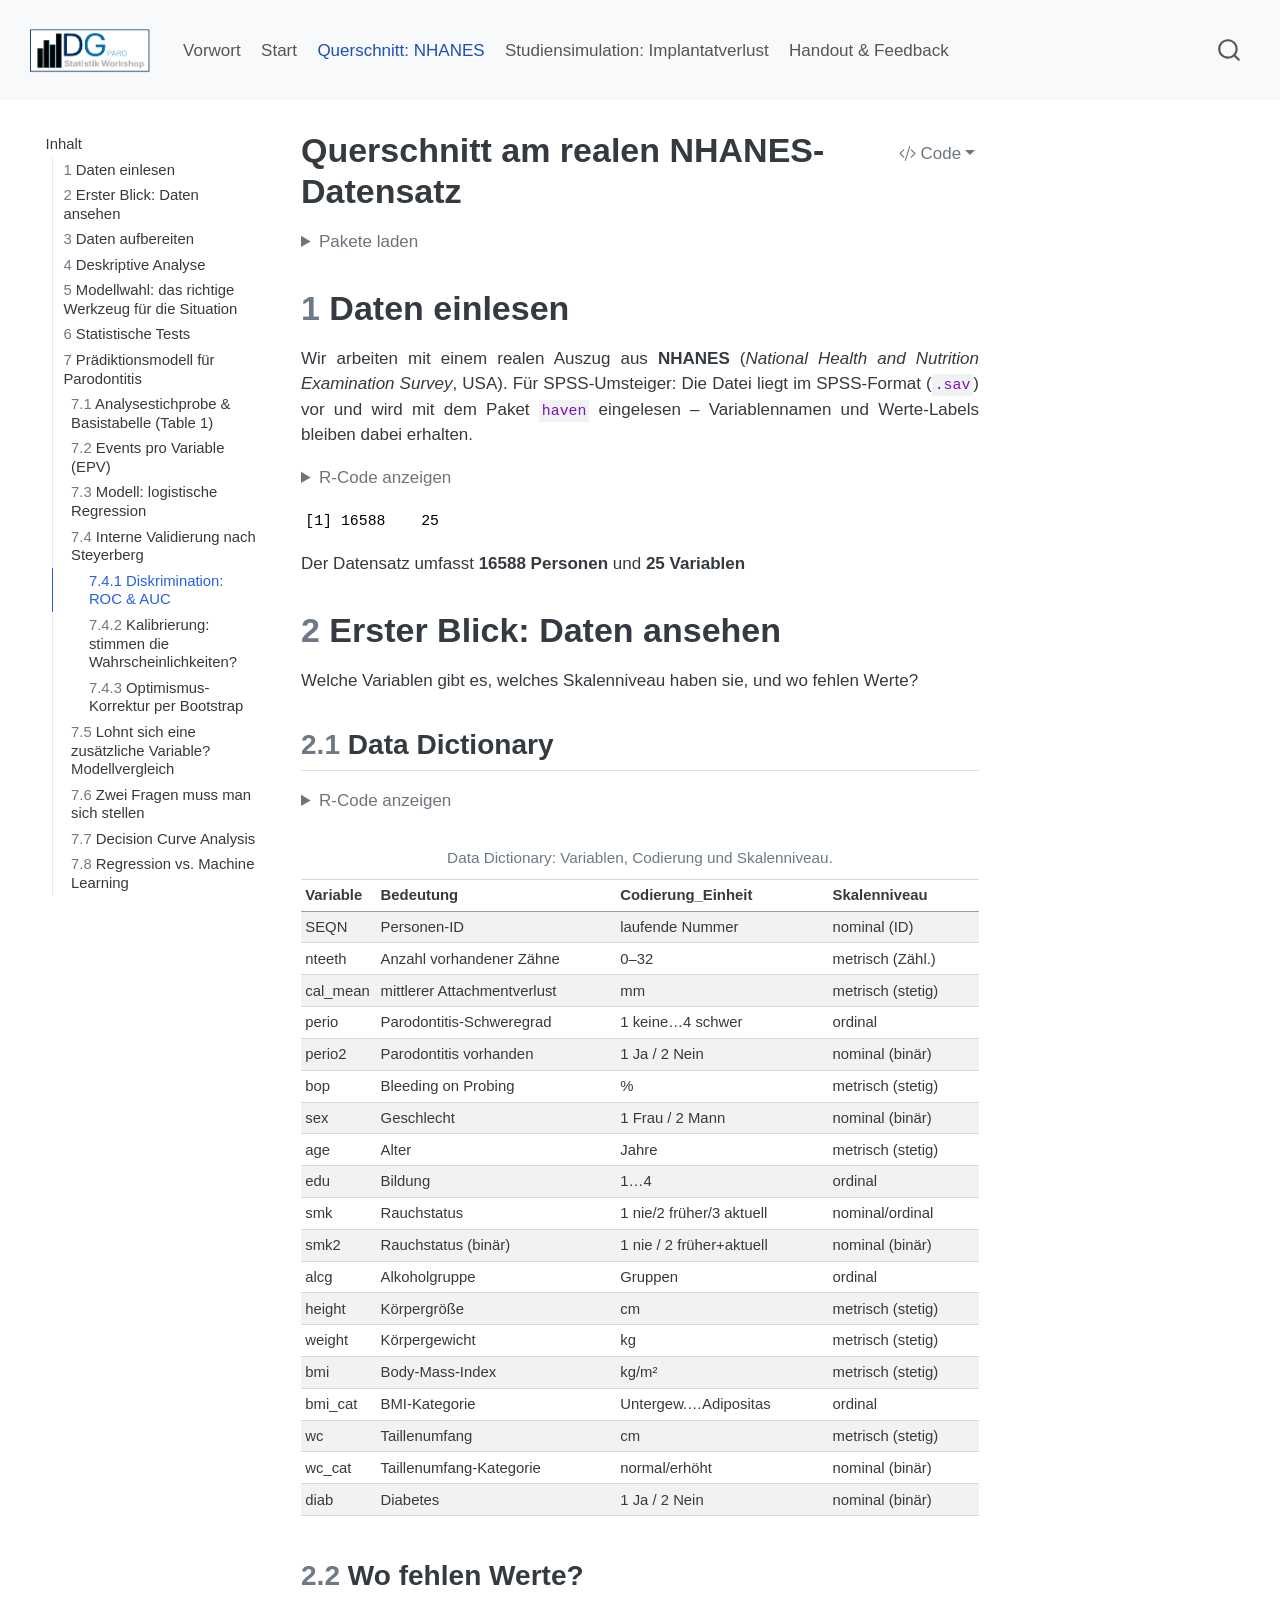
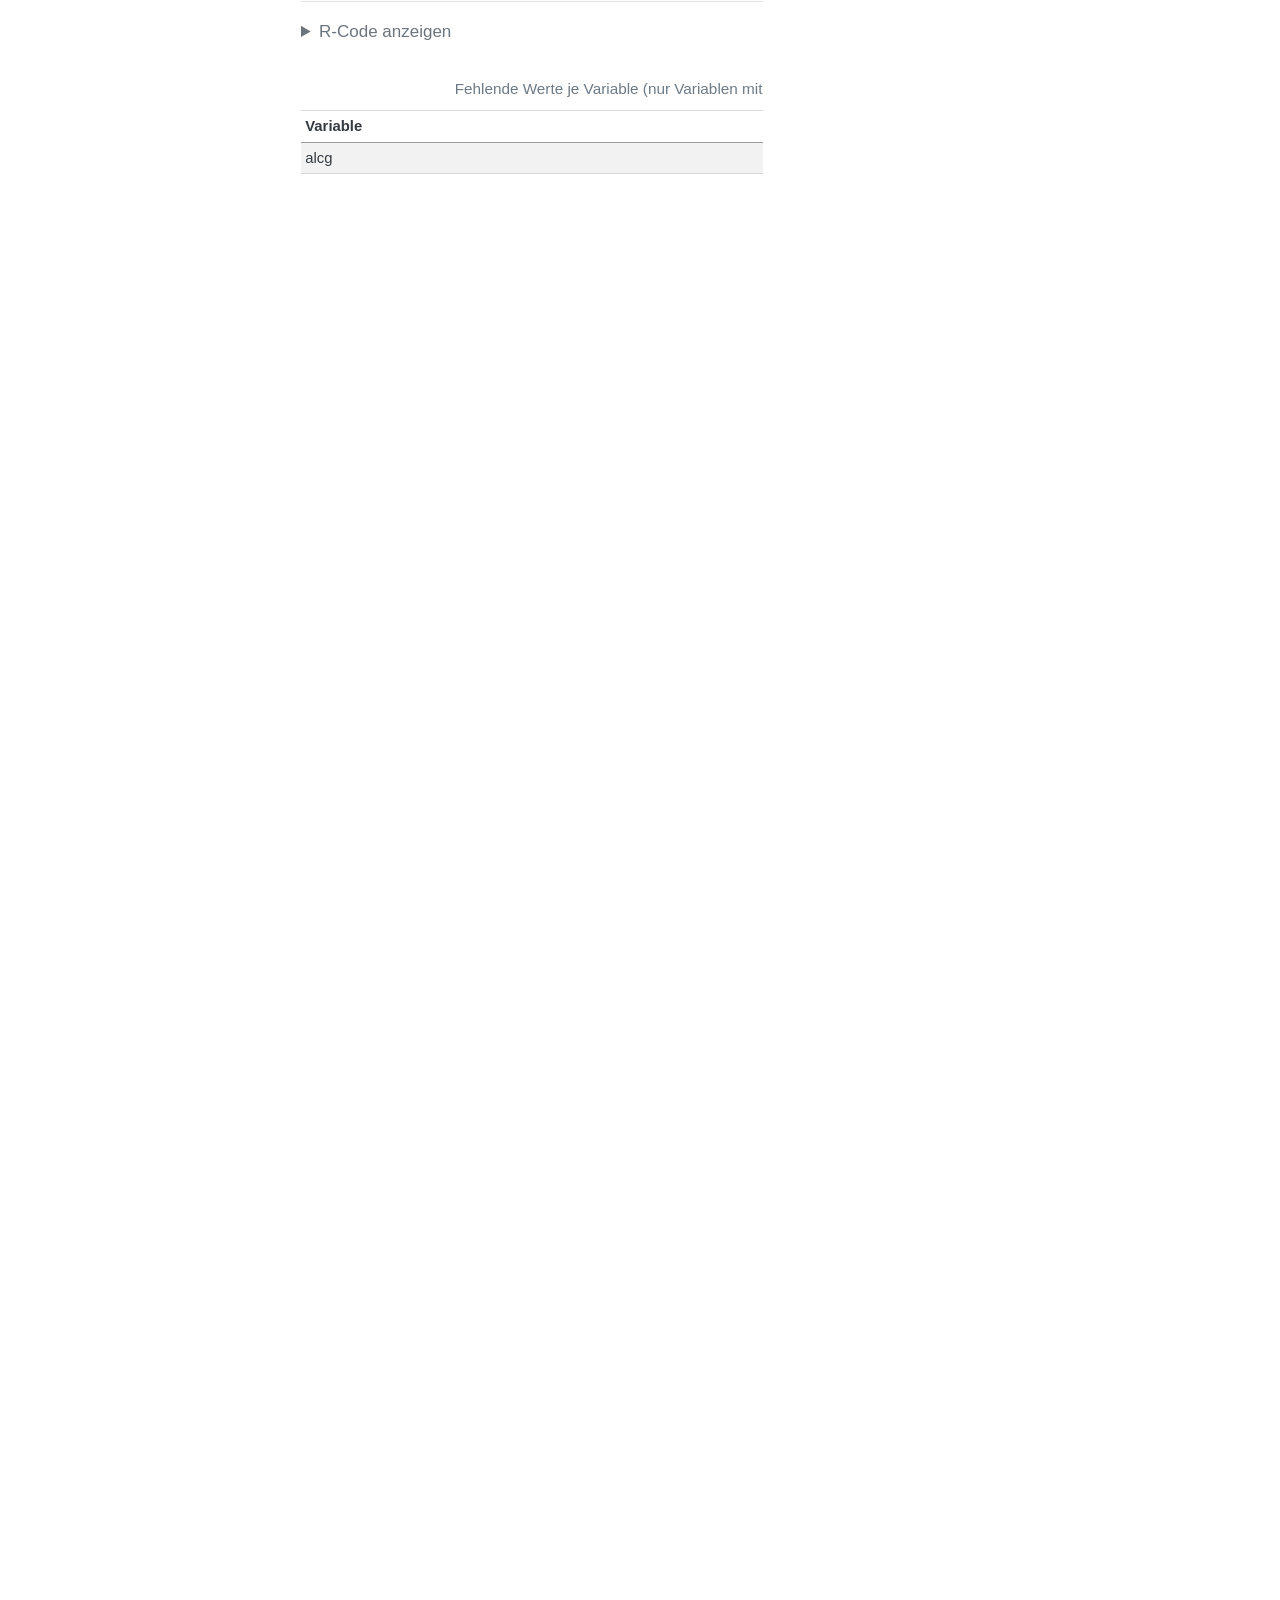
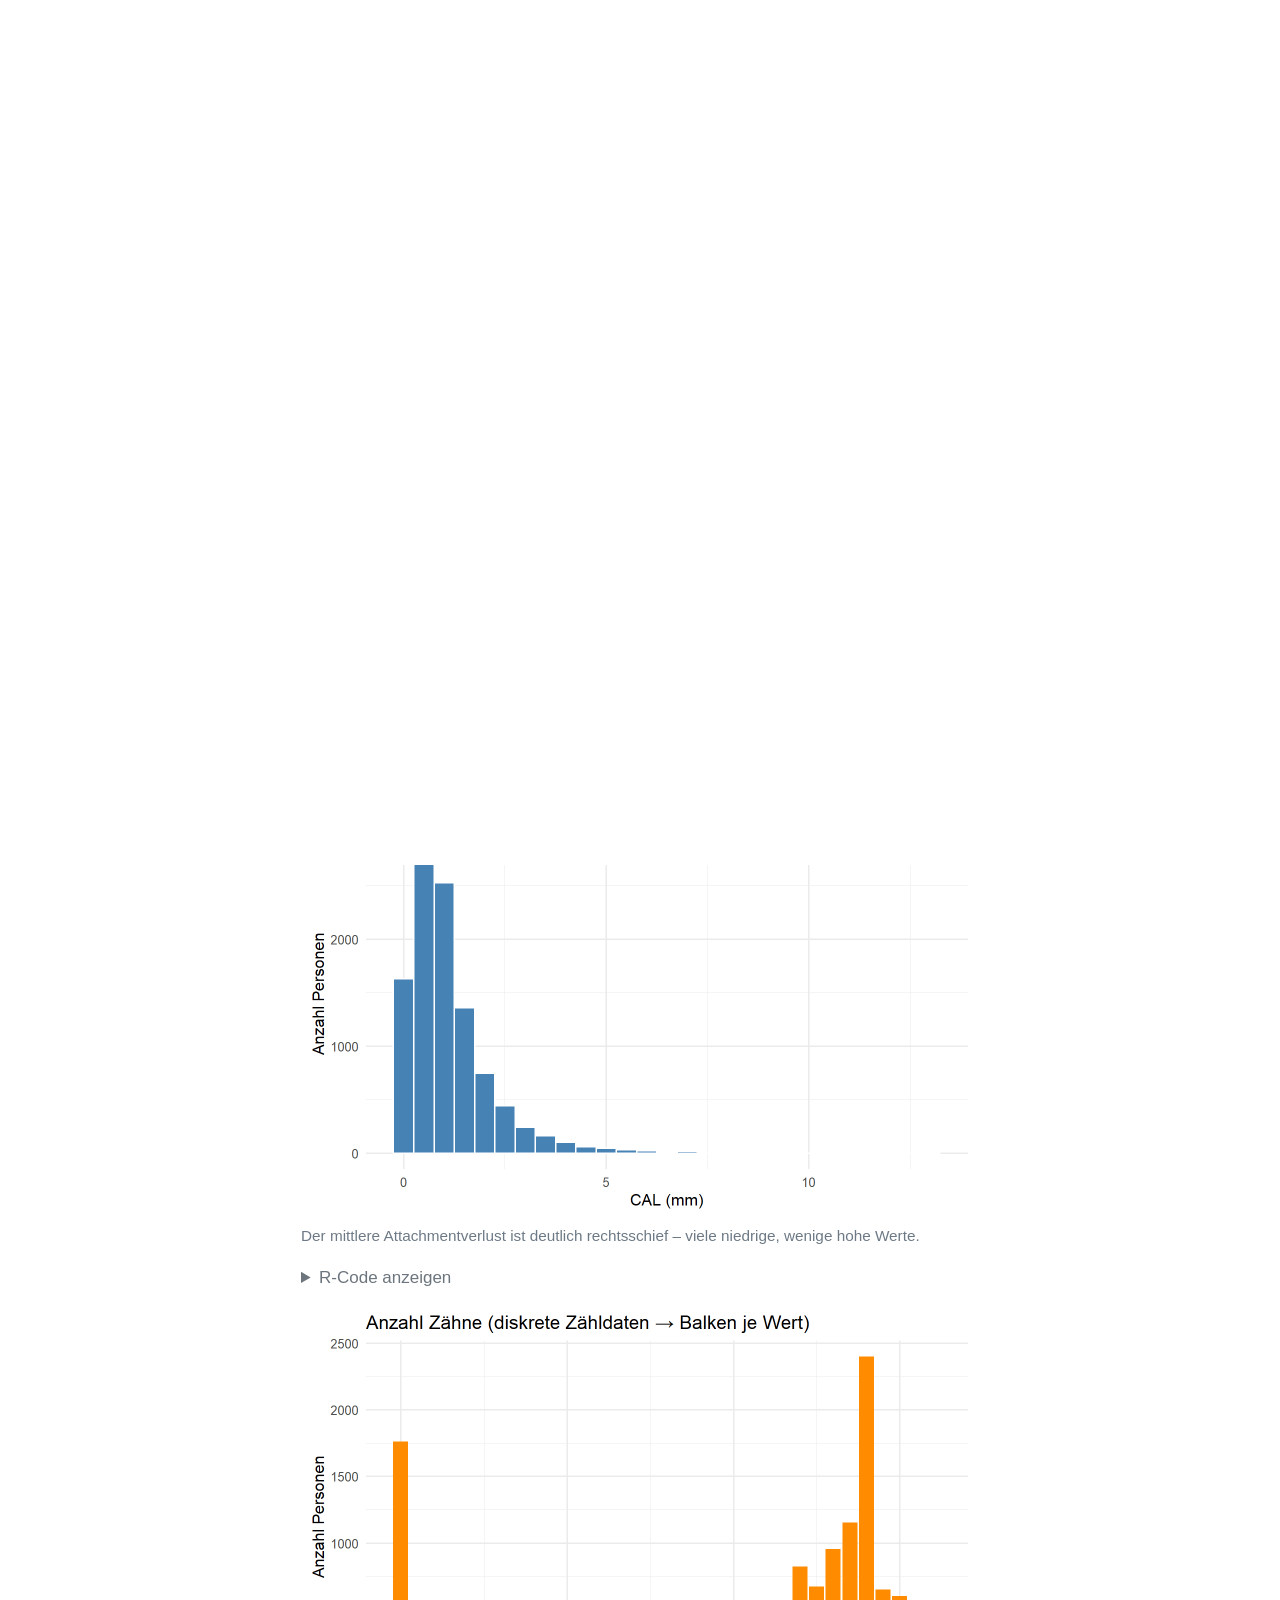
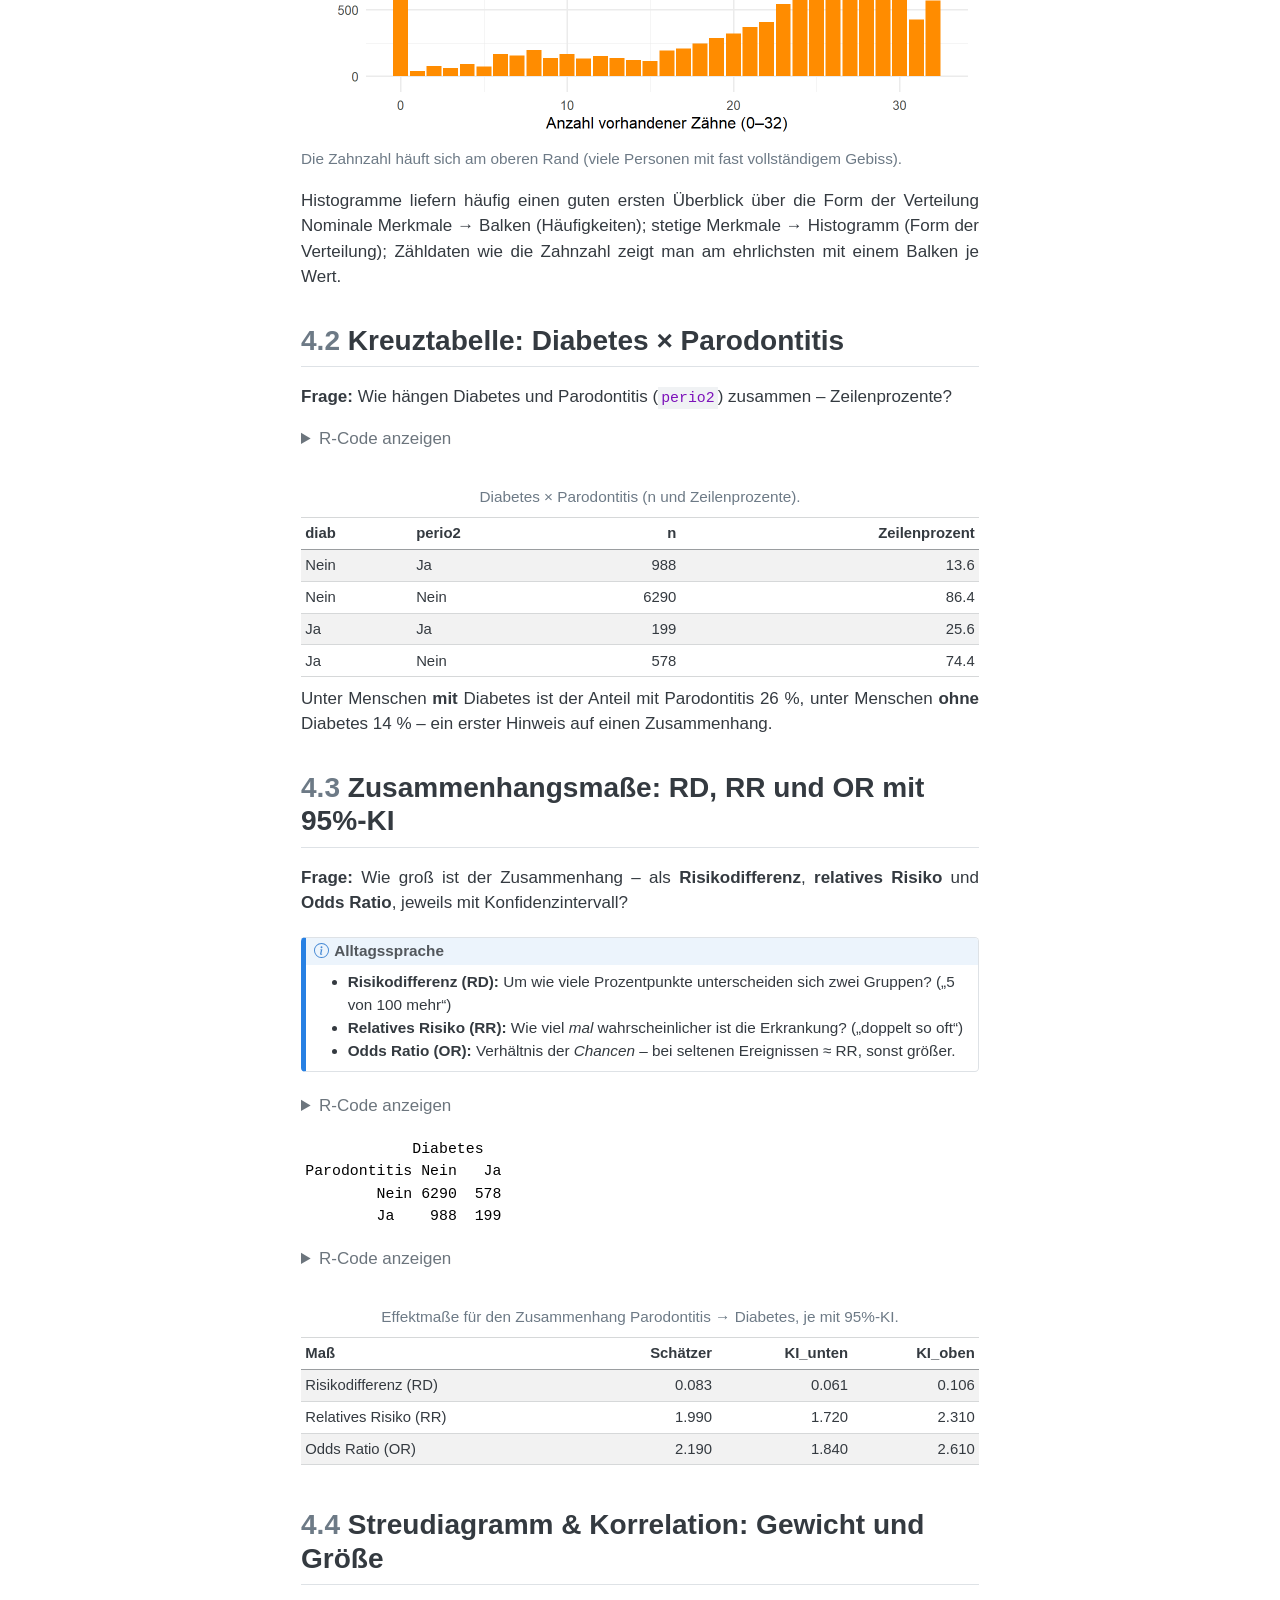
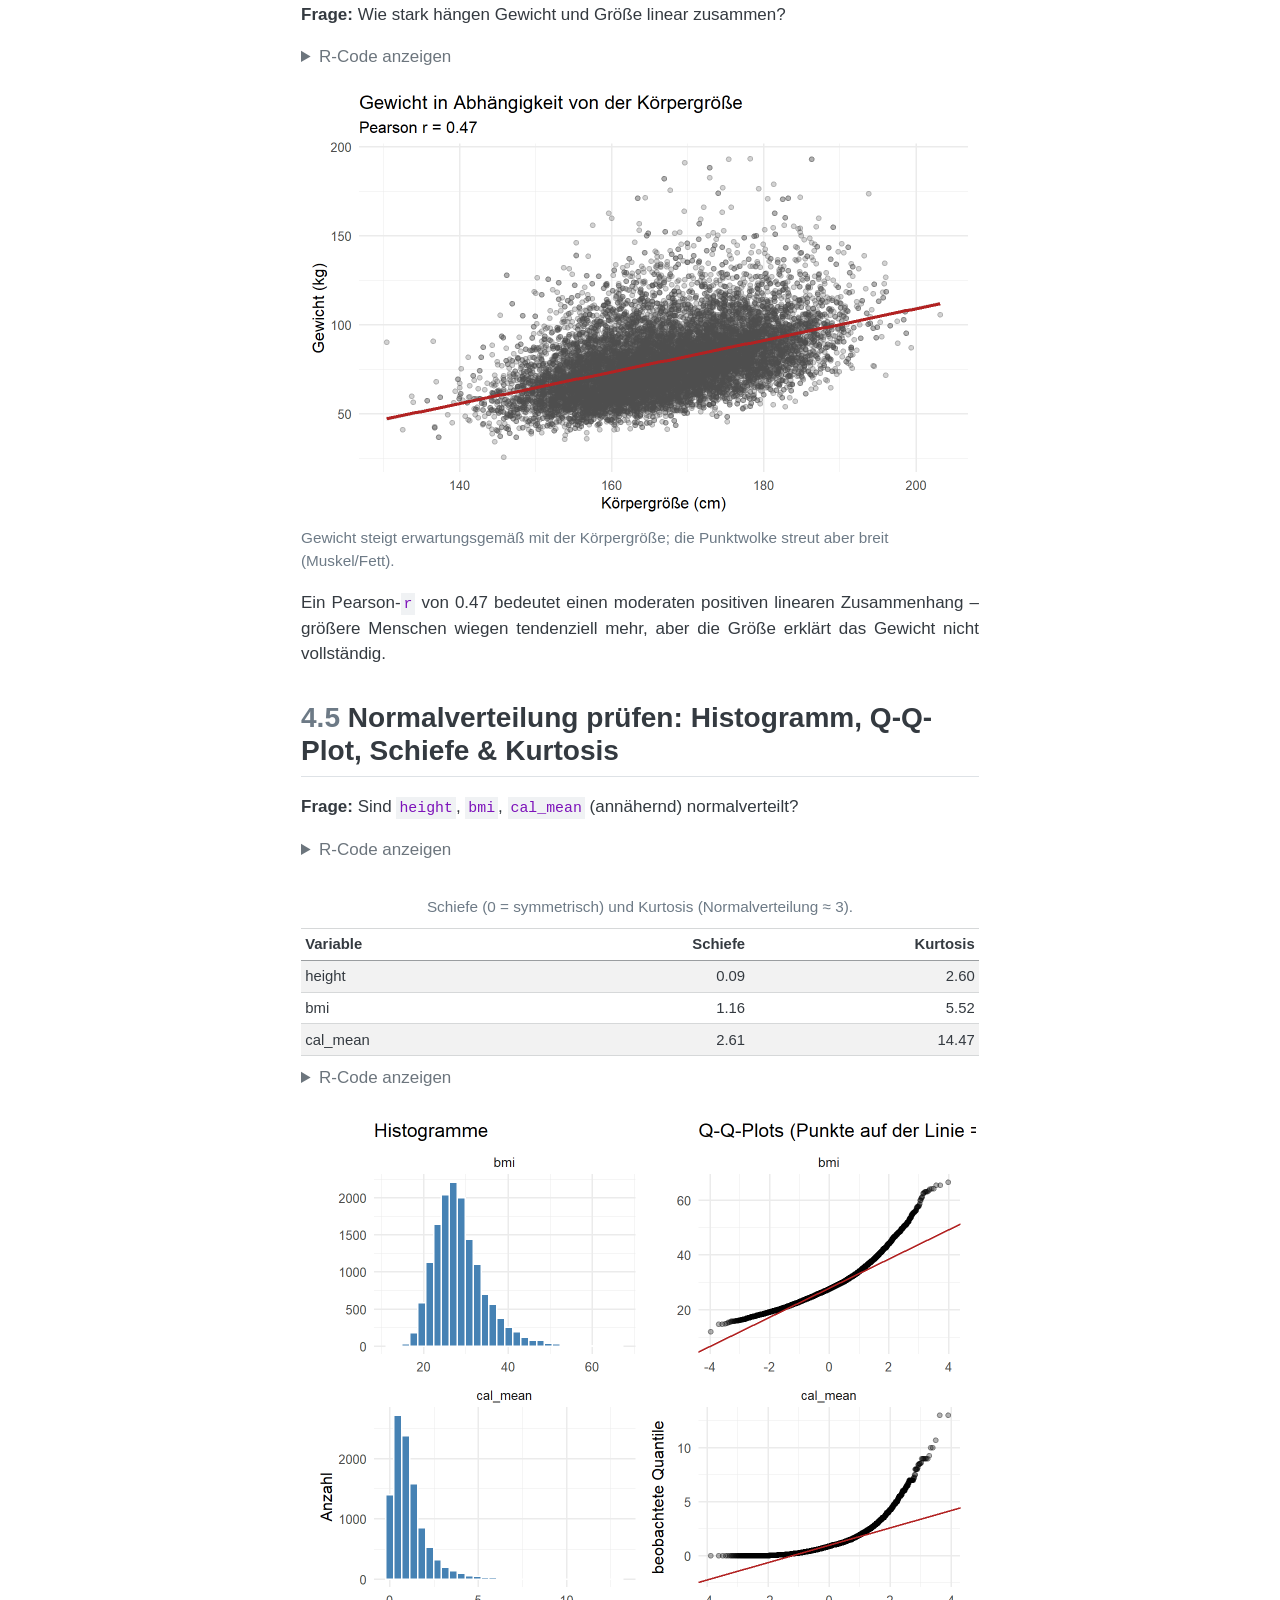
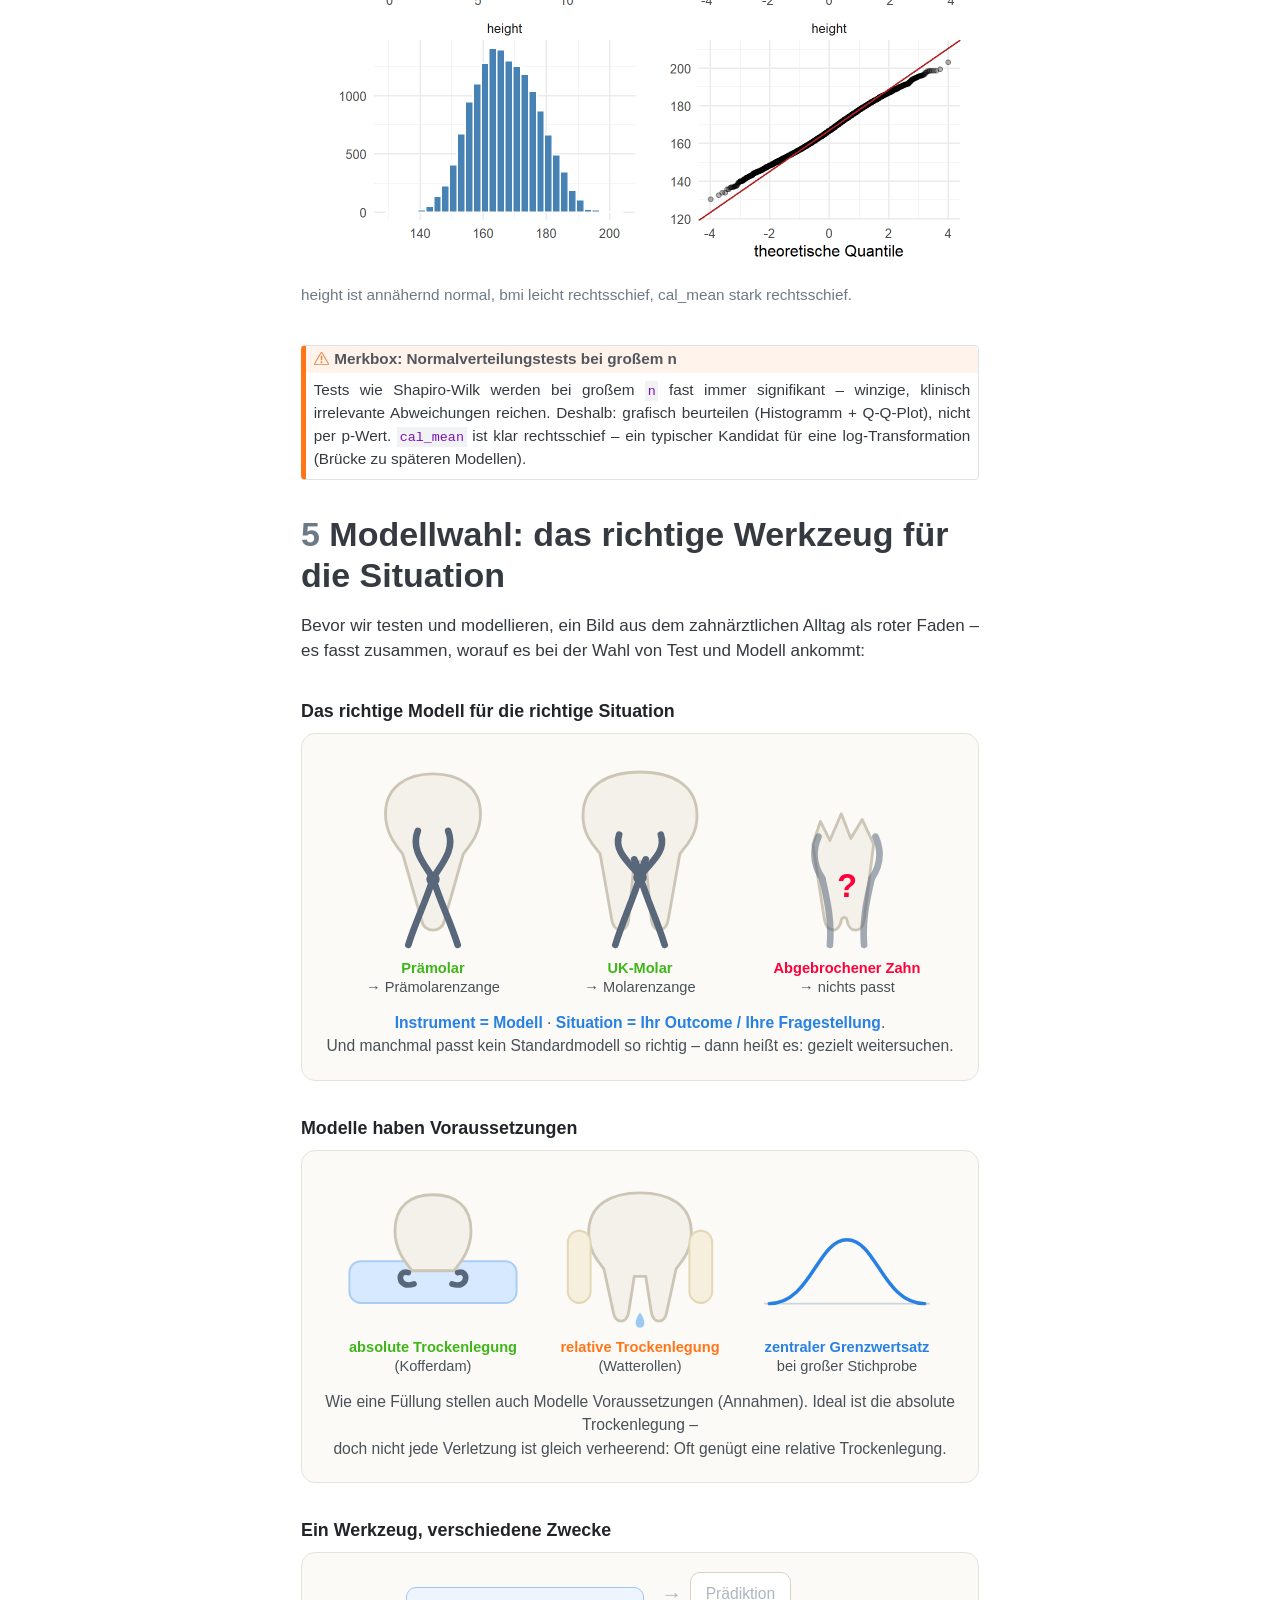
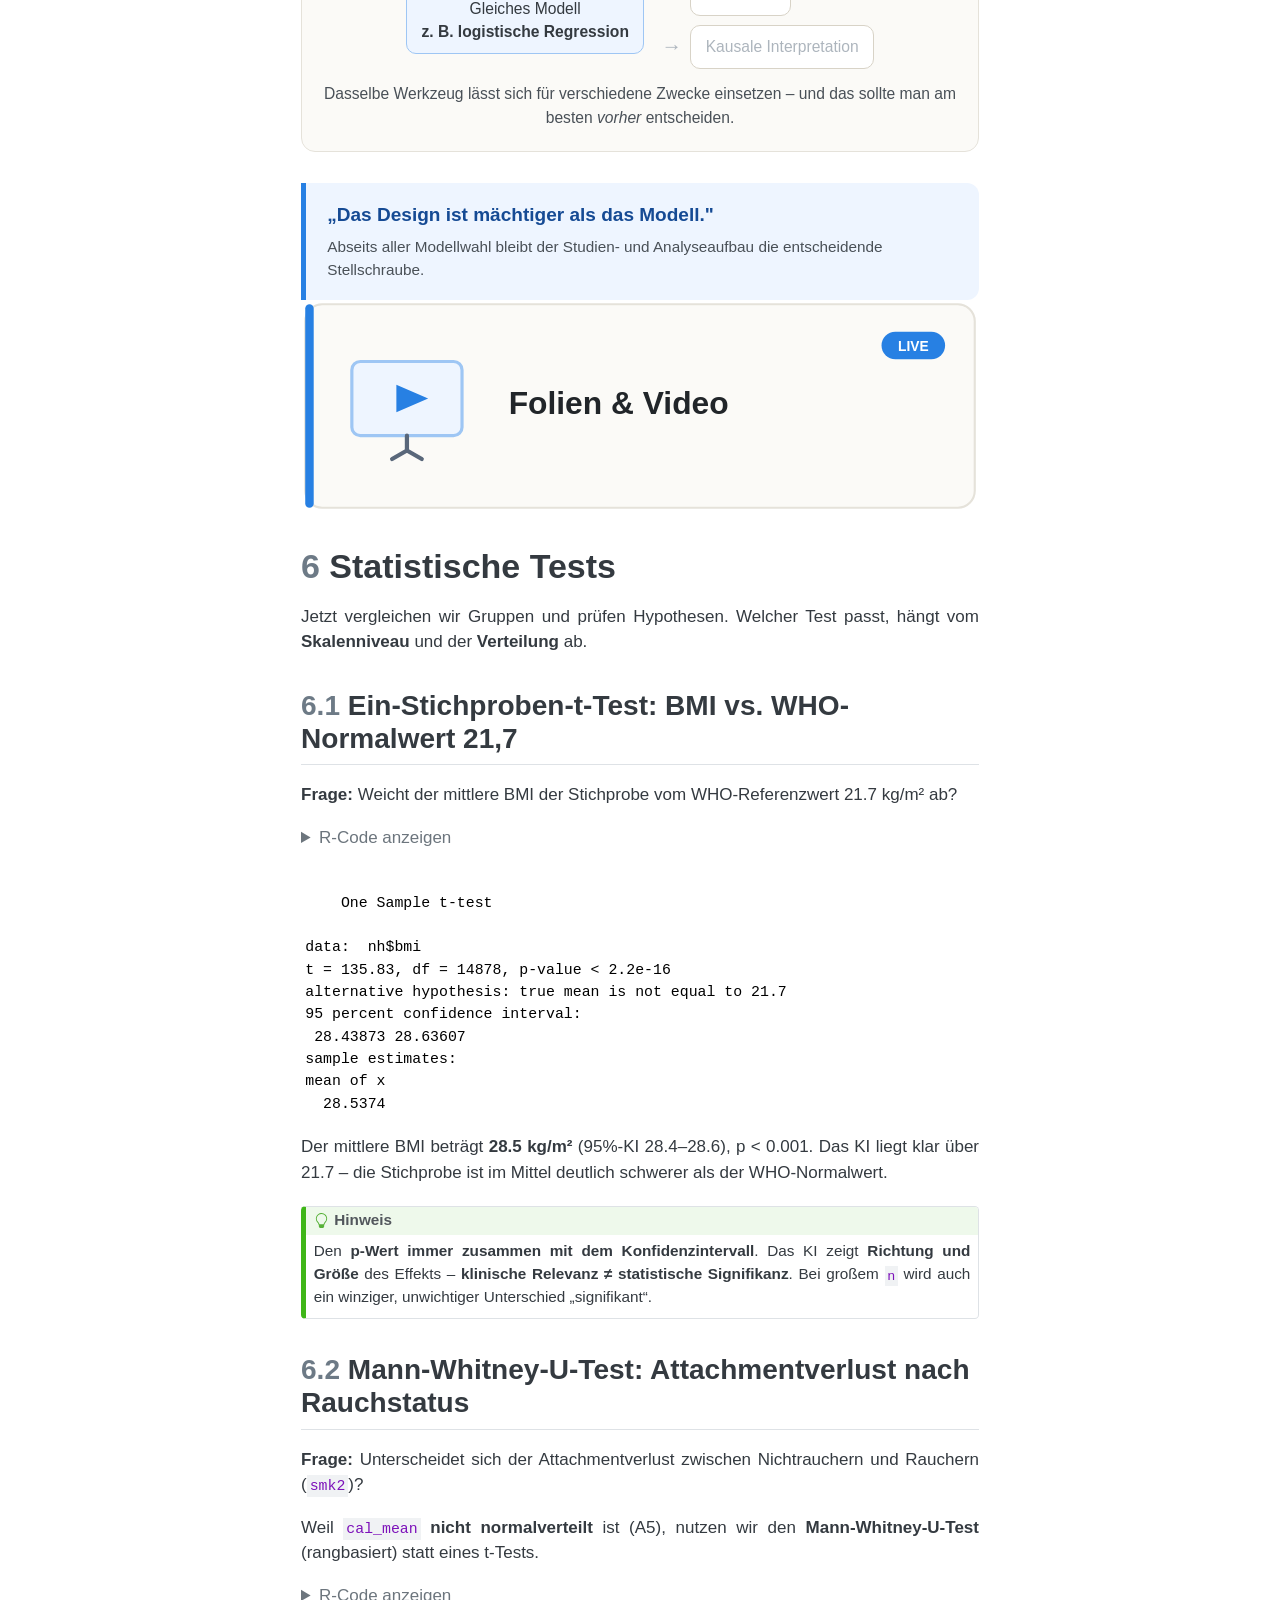
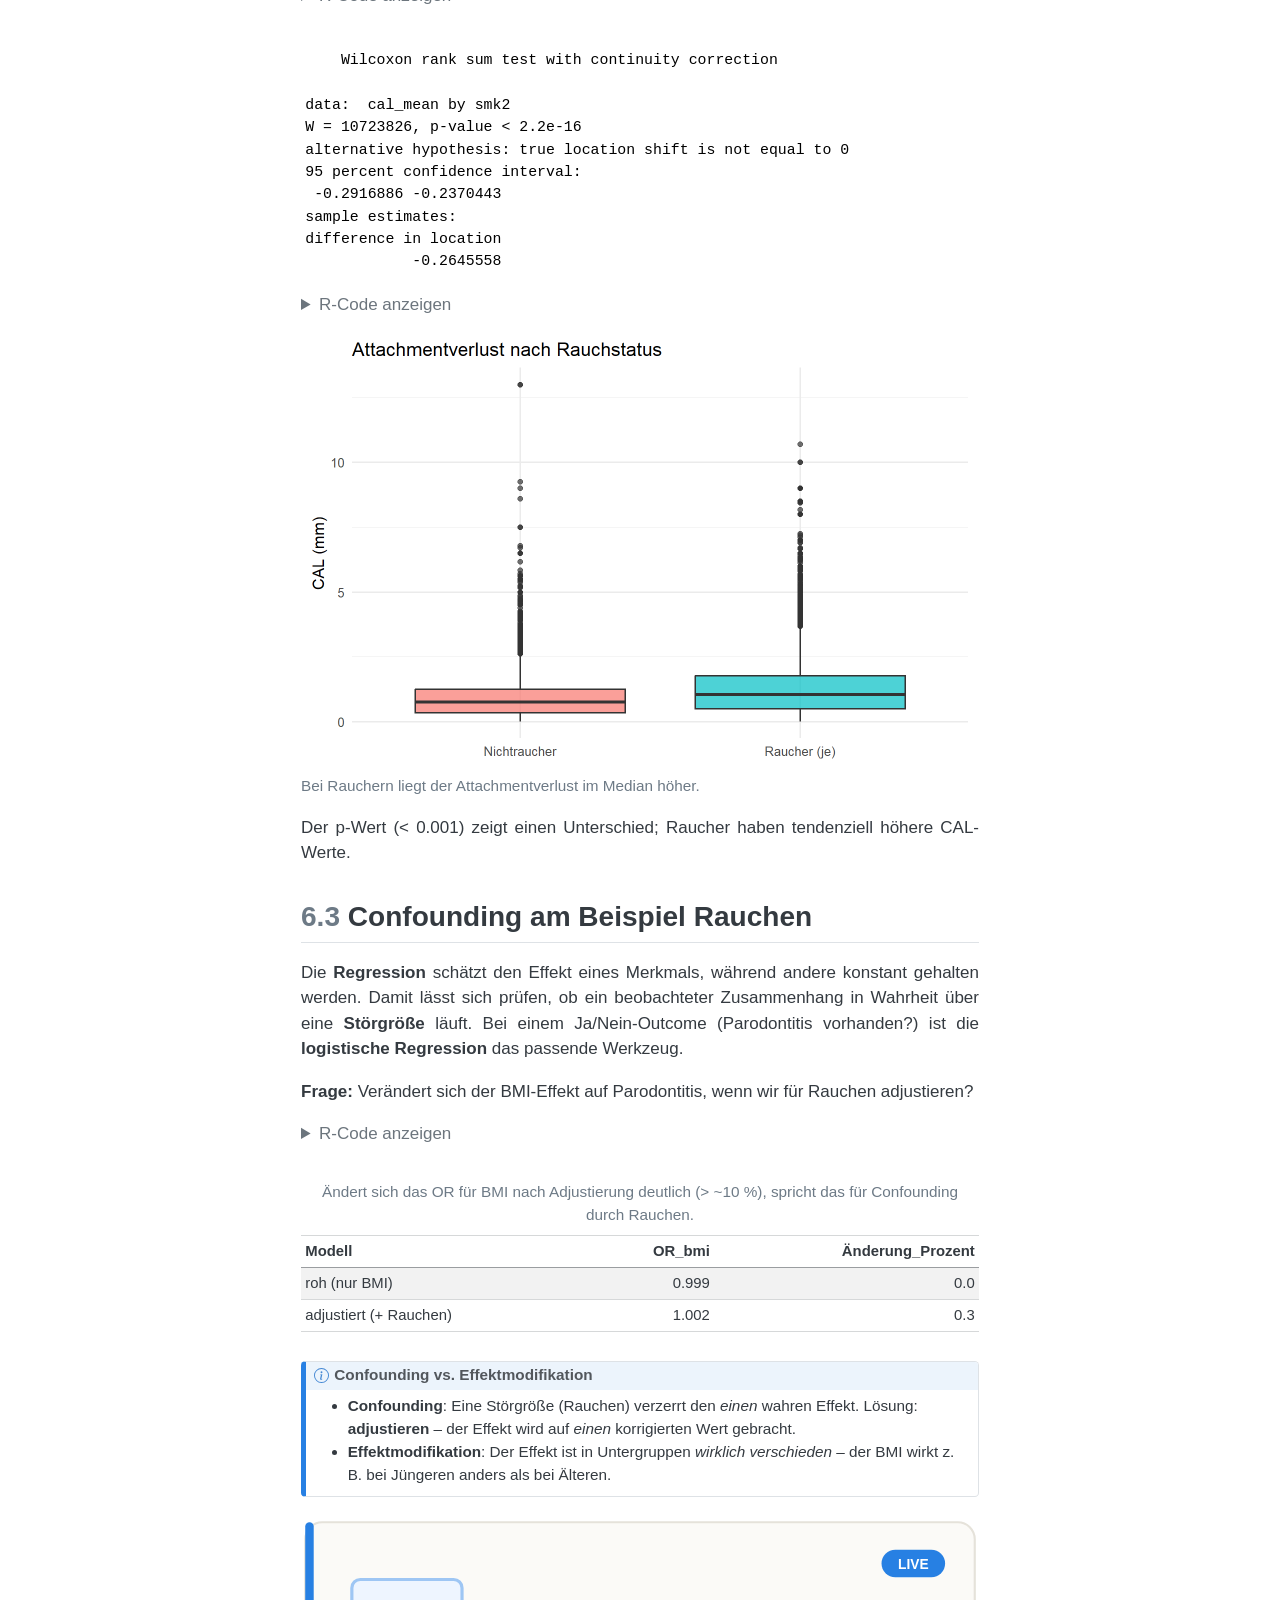
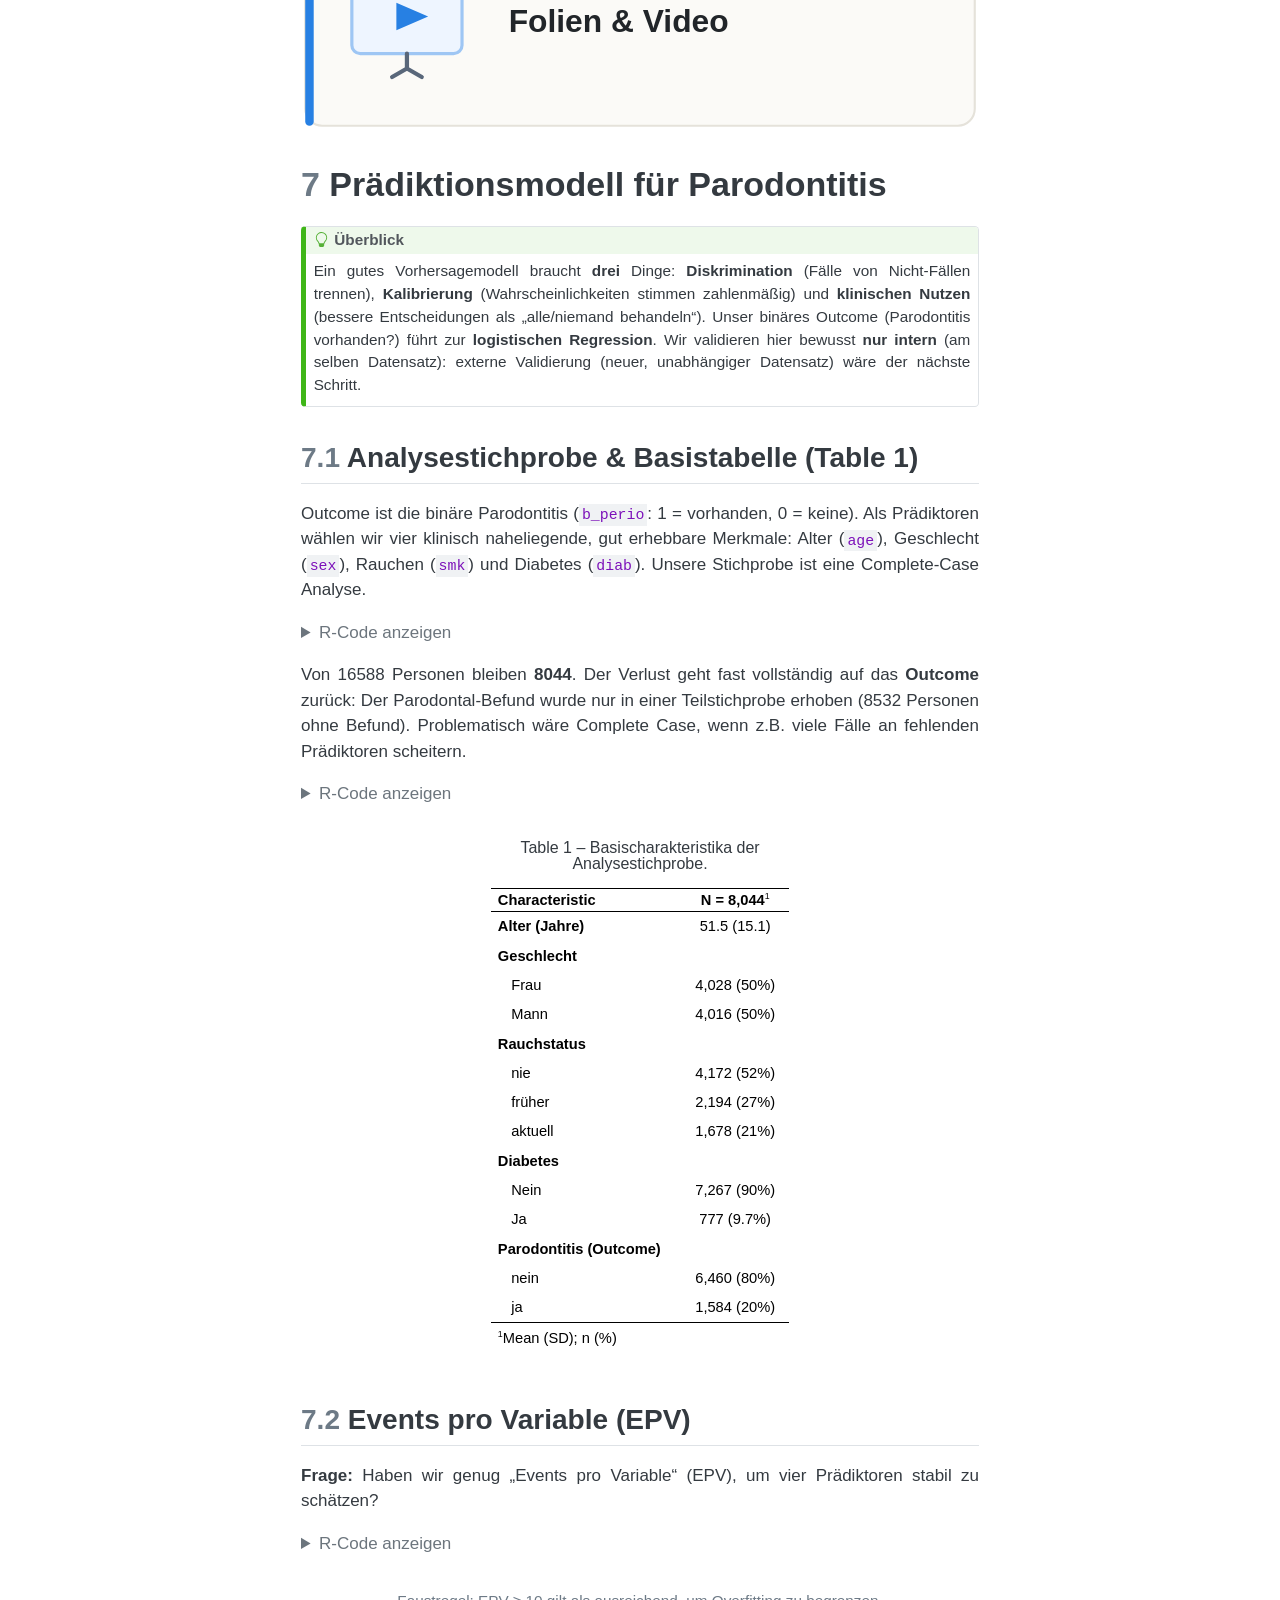
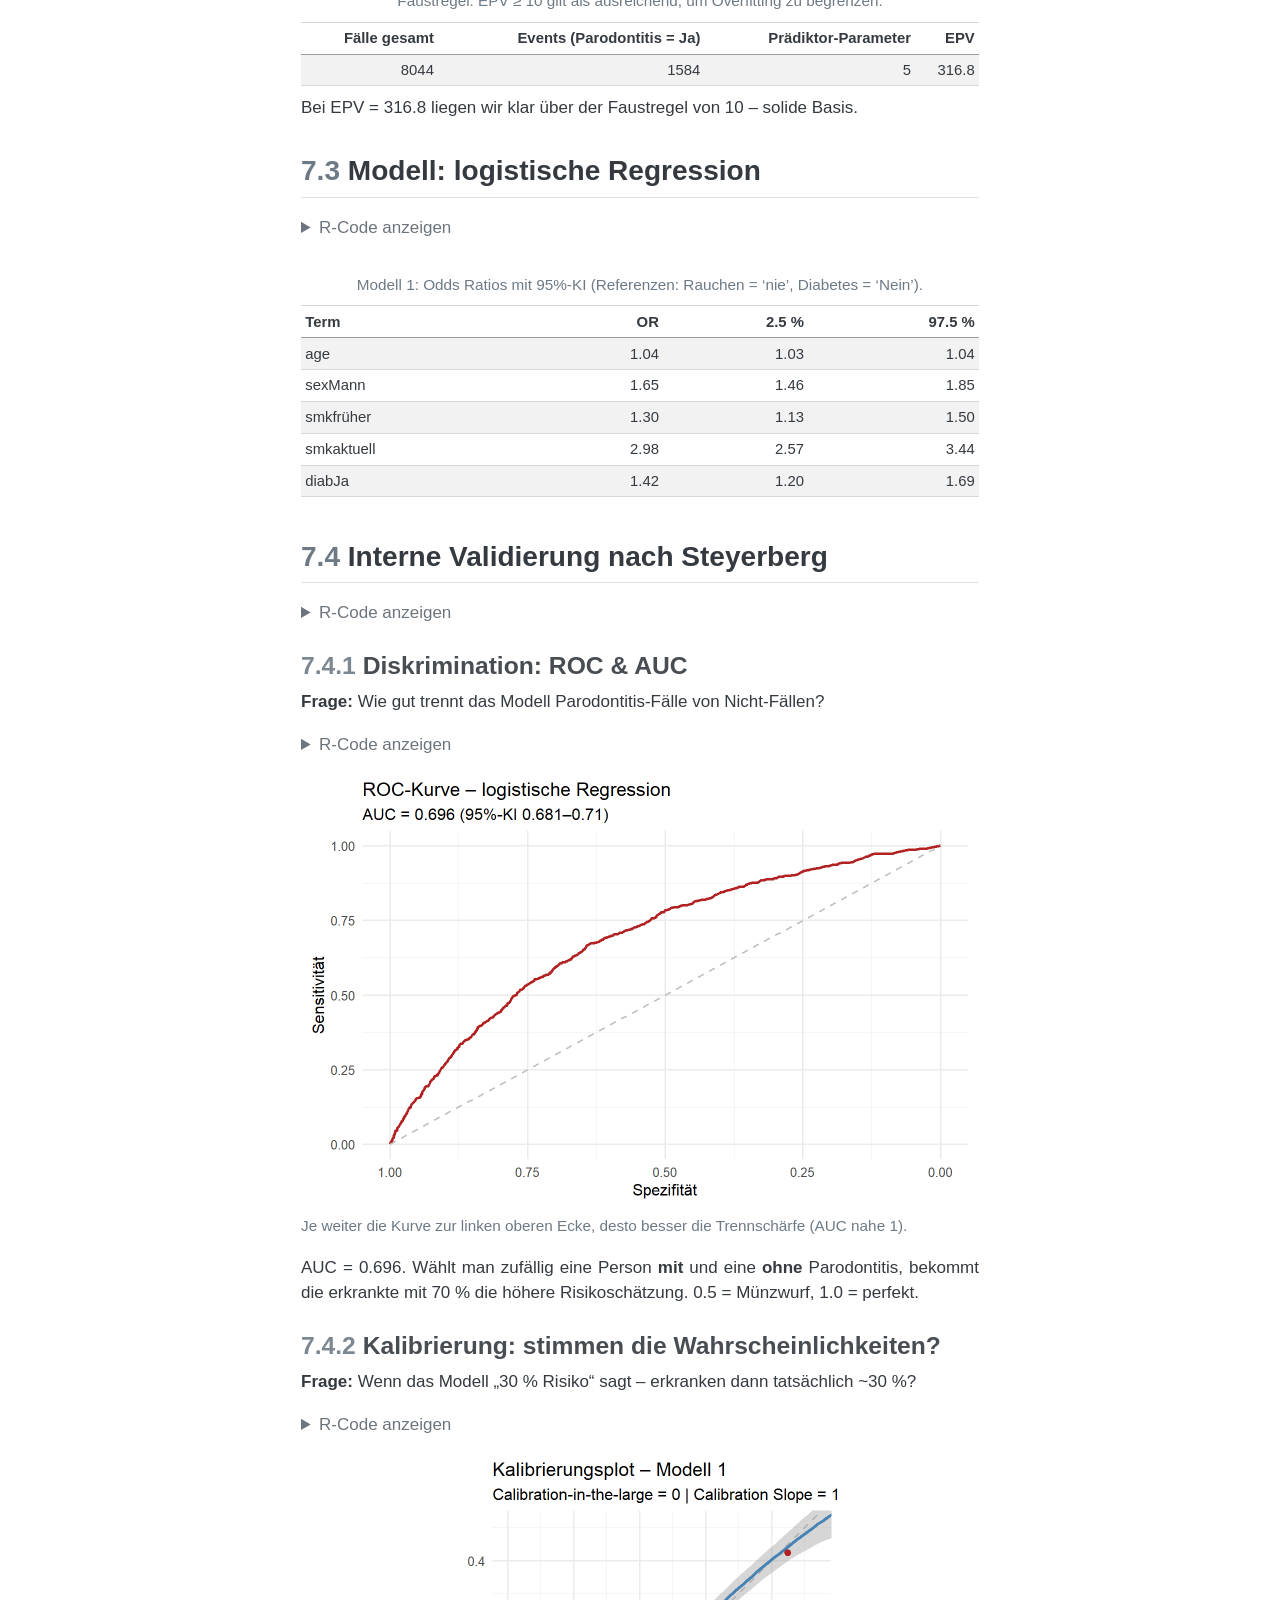
==== docs/NHANES_Auswertung.html @ 60ccae05 "Kurswebsite" ====
<!DOCTYPE html>
<html xmlns="http://www.w3.org/1999/xhtml" lang="de" xml:lang="de"><head>

<meta charset="utf-8">
<meta name="generator" content="quarto-1.8.27">

<meta name="viewport" content="width=device-width, initial-scale=1.0, user-scalable=yes">


<title>Querschnitt am realen NHANES-Datensatz – </title>
<style>
code{white-space: pre-wrap;}
span.smallcaps{font-variant: small-caps;}
div.columns{display: flex; gap: min(4vw, 1.5em);}
div.column{flex: auto; overflow-x: auto;}
div.hanging-indent{margin-left: 1.5em; text-indent: -1.5em;}
ul.task-list{list-style: none;}
ul.task-list li input[type="checkbox"] {
  width: 0.8em;
  margin: 0 0.8em 0.2em -1em; /* quarto-specific, see https://github.com/quarto-dev/quarto-cli/issues/4556 */ 
  vertical-align: middle;
}
/* CSS for syntax highlighting */
html { -webkit-text-size-adjust: 100%; }
pre > code.sourceCode { white-space: pre; position: relative; }
pre > code.sourceCode > span { display: inline-block; line-height: 1.25; }
pre > code.sourceCode > span:empty { height: 1.2em; }
.sourceCode { overflow: visible; }
code.sourceCode > span { color: inherit; text-decoration: inherit; }
div.sourceCode { margin: 1em 0; }
pre.sourceCode { margin: 0; }
@media screen {
div.sourceCode { overflow: auto; }
}
@media print {
pre > code.sourceCode { white-space: pre-wrap; }
pre > code.sourceCode > span { text-indent: -5em; padding-left: 5em; }
}
pre.numberSource code
  { counter-reset: source-line 0; }
pre.numberSource code > span
  { position: relative; left: -4em; counter-increment: source-line; }
pre.numberSource code > span > a:first-child::before
  { content: counter(source-line);
    position: relative; left: -1em; text-align: right; vertical-align: baseline;
    border: none; display: inline-block;
    -webkit-touch-callout: none; -webkit-user-select: none;
    -khtml-user-select: none; -moz-user-select: none;
    -ms-user-select: none; user-select: none;
    padding: 0 4px; width: 4em;
  }
pre.numberSource { margin-left: 3em;  padding-left: 4px; }
div.sourceCode
  {   }
@media screen {
pre > code.sourceCode > span > a:first-child::before { text-decoration: underline; }
}
/* CSS for citations */
div.csl-bib-body { }
div.csl-entry {
  clear: both;
  margin-bottom: 0em;
}
.hanging-indent div.csl-entry {
  margin-left:2em;
  text-indent:-2em;
}
div.csl-left-margin {
  min-width:2em;
  float:left;
}
div.csl-right-inline {
  margin-left:2em;
  padding-left:1em;
}
div.csl-indent {
  margin-left: 2em;
}</style>


<script src="site_libs/quarto-nav/quarto-nav.js"></script>
<script src="site_libs/quarto-nav/headroom.min.js"></script>
<script src="site_libs/clipboard/clipboard.min.js"></script>
<script src="site_libs/quarto-search/autocomplete.umd.js"></script>
<script src="site_libs/quarto-search/fuse.min.js"></script>
<script src="site_libs/quarto-search/quarto-search.js"></script>
<meta name="quarto:offset" content="./">
<script src="site_libs/quarto-html/quarto.js" type="module"></script>
<script src="site_libs/quarto-html/tabsets/tabsets.js" type="module"></script>
<script src="site_libs/quarto-html/axe/axe-check.js" type="module"></script>
<script src="site_libs/quarto-html/popper.min.js"></script>
<script src="site_libs/quarto-html/tippy.umd.min.js"></script>
<script src="site_libs/quarto-html/anchor.min.js"></script>
<link href="site_libs/quarto-html/tippy.css" rel="stylesheet">
<link href="site_libs/quarto-html/quarto-syntax-highlighting-ed96de9b727972fe78a7b5d16c58bf87.css" rel="stylesheet" id="quarto-text-highlighting-styles">
<script src="site_libs/bootstrap/bootstrap.min.js"></script>
<link href="site_libs/bootstrap/bootstrap-icons.css" rel="stylesheet">
<link href="site_libs/bootstrap/bootstrap-88d95c9a95b436205d17c3563f9cdc3f.min.css" rel="stylesheet" append-hash="true" id="quarto-bootstrap" data-mode="light">
<script id="quarto-search-options" type="application/json">{
  "location": "navbar",
  "copy-button": false,
  "collapse-after": 3,
  "panel-placement": "end",
  "type": "overlay",
  "limit": 50,
  "keyboard-shortcut": [
    "f",
    "/",
    "s"
  ],
  "show-item-context": false,
  "language": {
    "search-no-results-text": "Keine Treffer",
    "search-matching-documents-text": "Treffer",
    "search-copy-link-title": "Link in die Suche kopieren",
    "search-hide-matches-text": "Zusätzliche Treffer verbergen",
    "search-more-match-text": "weitere Treffer in diesem Dokument",
    "search-more-matches-text": "weitere Treffer in diesem Dokument",
    "search-clear-button-title": "Zurücksetzen",
    "search-text-placeholder": "",
    "search-detached-cancel-button-title": "Abbrechen",
    "search-submit-button-title": "Abschicken",
    "search-label": "Suchen"
  }
}</script>
<link href="site_libs/tabwid-1.1.3/tabwid.css" rel="stylesheet">

<script src="site_libs/tabwid-1.1.3/tabwid.js"></script>

<link href="site_libs/pagedtable-1.1/css/pagedtable.css" rel="stylesheet">

<script src="site_libs/pagedtable-1.1/js/pagedtable.js"></script>



<link rel="stylesheet" href="styles.css">
</head>

<body class="floating nav-fixed quarto-light">

<div id="quarto-search-results"></div>
  <header id="quarto-header" class="headroom fixed-top">
    <nav class="navbar navbar-expand-lg " data-bs-theme="dark">
      <div class="navbar-container container-fluid">
      <div class="navbar-brand-container mx-auto">
    <a class="navbar-brand" href="./index.html">
    <span class="navbar-title"><img src="Logo.png" alt="Logo" style="height:8vh; width:auto;"></span>
    </a>
  </div>
            <div id="quarto-search" class="" title="Suchen"></div>
          <button class="navbar-toggler" type="button" data-bs-toggle="collapse" data-bs-target="#navbarCollapse" aria-controls="navbarCollapse" role="menu" aria-expanded="false" aria-label="Navigation umschalten" onclick="if (window.quartoToggleHeadroom) { window.quartoToggleHeadroom(); }">
  <span class="navbar-toggler-icon"></span>
</button>
          <div class="collapse navbar-collapse" id="navbarCollapse">
            <ul class="navbar-nav navbar-nav-scroll me-auto">
  <li class="nav-item">
    <a class="nav-link" href="./index.html"> 
<span class="menu-text">Vorwort</span></a>
  </li>  
  <li class="nav-item">
    <a class="nav-link" href="./Lecture.html"> 
<span class="menu-text">Start</span></a>
  </li>  
  <li class="nav-item">
    <a class="nav-link active" href="./NHANES_Auswertung.html" aria-current="page"> 
<span class="menu-text">Querschnitt: NHANES</span></a>
  </li>  
  <li class="nav-item">
    <a class="nav-link" href="./Ueberlebensanalyse_Implantate.html"> 
<span class="menu-text">Studiensimulation: Implantatverlust</span></a>
  </li>  
  <li class="nav-item">
    <a class="nav-link" href="./Handout_Feedback.html"> 
<span class="menu-text">Handout &amp; Feedback</span></a>
  </li>  
</ul>
          </div> <!-- /navcollapse -->
            <div class="quarto-navbar-tools">
</div>
      </div> <!-- /container-fluid -->
    </nav>
</header>
<!-- content -->
<div id="quarto-content" class="quarto-container page-columns page-rows-contents page-layout-article page-navbar">
<!-- sidebar -->
  <nav id="quarto-sidebar" class="sidebar collapse collapse-horizontal quarto-sidebar-collapse-item sidebar-navigation floating overflow-auto">
    <nav id="TOC" role="doc-toc" class="toc-active">
    <h2 id="toc-title">Inhalt</h2>
   
  <ul>
  <li><a href="#sec-einlesen" id="toc-sec-einlesen" class="nav-link active" data-scroll-target="#sec-einlesen"><span class="header-section-number">1</span> Daten einlesen</a></li>
  <li><a href="#sec-ansehen" id="toc-sec-ansehen" class="nav-link" data-scroll-target="#sec-ansehen"><span class="header-section-number">2</span> Erster Blick: Daten ansehen</a>
  <ul class="collapse">
  <li><a href="#data-dictionary" id="toc-data-dictionary" class="nav-link" data-scroll-target="#data-dictionary"><span class="header-section-number">2.1</span> Data Dictionary</a></li>
  <li><a href="#wo-fehlen-werte" id="toc-wo-fehlen-werte" class="nav-link" data-scroll-target="#wo-fehlen-werte"><span class="header-section-number">2.2</span> Wo fehlen Werte?</a></li>
  </ul></li>
  <li><a href="#sec-aufbereiten" id="toc-sec-aufbereiten" class="nav-link" data-scroll-target="#sec-aufbereiten"><span class="header-section-number">3</span> Daten aufbereiten</a>
  <ul class="collapse">
  <li><a href="#sec-aufbereiten-na" id="toc-sec-aufbereiten-na" class="nav-link" data-scroll-target="#sec-aufbereiten-na"><span class="header-section-number">3.1</span> Fehlende Werte ersetzen?</a></li>
  </ul></li>
  <li><a href="#sec-deskriptiv" id="toc-sec-deskriptiv" class="nav-link" data-scroll-target="#sec-deskriptiv"><span class="header-section-number">4</span> Deskriptive Analyse</a>
  <ul class="collapse">
  <li><a href="#sec-A1" id="toc-sec-A1" class="nav-link" data-scroll-target="#sec-A1"><span class="header-section-number">4.1</span> Einzelne Merkmale grafisch darstellen</a></li>
  <li><a href="#sec-A2" id="toc-sec-A2" class="nav-link" data-scroll-target="#sec-A2"><span class="header-section-number">4.2</span> Kreuztabelle: Diabetes × Parodontitis</a></li>
  <li><a href="#sec-A3" id="toc-sec-A3" class="nav-link" data-scroll-target="#sec-A3"><span class="header-section-number">4.3</span> Zusammenhangsmaße: RD, RR und OR mit 95%-KI</a></li>
  <li><a href="#sec-A4" id="toc-sec-A4" class="nav-link" data-scroll-target="#sec-A4"><span class="header-section-number">4.4</span> Streudiagramm &amp; Korrelation: Gewicht und Größe</a></li>
  <li><a href="#sec-A5" id="toc-sec-A5" class="nav-link" data-scroll-target="#sec-A5"><span class="header-section-number">4.5</span> Normalverteilung prüfen: Histogramm, Q-Q-Plot, Schiefe &amp; Kurtosis</a></li>
  </ul></li>
  <li><a href="#sec-modellwahl" id="toc-sec-modellwahl" class="nav-link" data-scroll-target="#sec-modellwahl"><span class="header-section-number">5</span> Modellwahl: das richtige Werkzeug für die Situation</a></li>
  <li><a href="#sec-tests" id="toc-sec-tests" class="nav-link" data-scroll-target="#sec-tests"><span class="header-section-number">6</span> Statistische Tests</a>
  <ul class="collapse">
  <li><a href="#sec-A6" id="toc-sec-A6" class="nav-link" data-scroll-target="#sec-A6"><span class="header-section-number">6.1</span> Ein-Stichproben-t-Test: BMI vs.&nbsp;WHO-Normalwert 21,7</a></li>
  <li><a href="#sec-A7" id="toc-sec-A7" class="nav-link" data-scroll-target="#sec-A7"><span class="header-section-number">6.2</span> Mann-Whitney-U-Test: Attachmentverlust nach Rauchstatus</a></li>
  <li><a href="#sec-A10" id="toc-sec-A10" class="nav-link" data-scroll-target="#sec-A10"><span class="header-section-number">6.3</span> Confounding am Beispiel Rauchen</a></li>
  </ul></li>
  <li><a href="#sec-teilB" id="toc-sec-teilB" class="nav-link" data-scroll-target="#sec-teilB"><span class="header-section-number">7</span> Prädiktionsmodell für Parodontitis</a>
  <ul class="collapse">
  <li><a href="#sec-B0" id="toc-sec-B0" class="nav-link" data-scroll-target="#sec-B0"><span class="header-section-number">7.1</span> Analysestichprobe &amp; Basistabelle (Table 1)</a></li>
  <li><a href="#sec-B1" id="toc-sec-B1" class="nav-link" data-scroll-target="#sec-B1"><span class="header-section-number">7.2</span> Events pro Variable (EPV)</a></li>
  <li><a href="#sec-B2" id="toc-sec-B2" class="nav-link" data-scroll-target="#sec-B2"><span class="header-section-number">7.3</span> Modell: logistische Regression</a></li>
  <li><a href="#sec-B3" id="toc-sec-B3" class="nav-link" data-scroll-target="#sec-B3"><span class="header-section-number">7.4</span> Interne Validierung nach Steyerberg</a>
  <ul class="collapse">
  <li><a href="#sec-B3a" id="toc-sec-B3a" class="nav-link" data-scroll-target="#sec-B3a"><span class="header-section-number">7.4.1</span> Diskrimination: ROC &amp; AUC</a></li>
  <li><a href="#sec-B3b" id="toc-sec-B3b" class="nav-link" data-scroll-target="#sec-B3b"><span class="header-section-number">7.4.2</span> Kalibrierung: stimmen die Wahrscheinlichkeiten?</a></li>
  <li><a href="#sec-B3c" id="toc-sec-B3c" class="nav-link" data-scroll-target="#sec-B3c"><span class="header-section-number">7.4.3</span> Optimismus-Korrektur per Bootstrap</a></li>
  </ul></li>
  <li><a href="#sec-B4" id="toc-sec-B4" class="nav-link" data-scroll-target="#sec-B4"><span class="header-section-number">7.5</span> Lohnt sich eine zusätzliche Variable? Modellvergleich</a></li>
  <li><a href="#zwei-fragen-muss-man-sich-stellen" id="toc-zwei-fragen-muss-man-sich-stellen" class="nav-link" data-scroll-target="#zwei-fragen-muss-man-sich-stellen"><span class="header-section-number">7.6</span> Zwei Fragen muss man sich stellen</a>
  <ul class="collapse">
  <li><a href="#sec-B4a" id="toc-sec-B4a" class="nav-link" data-scroll-target="#sec-B4a"><span class="header-section-number">7.6.1</span> Schritt 1: Modellfit – LRT, AIC und BIC</a></li>
  <li><a href="#sec-B4b" id="toc-sec-B4b" class="nav-link" data-scroll-target="#sec-B4b"><span class="header-section-number">7.6.2</span> Schritt 2: Diskrimination – wie viel AUC kommt dazu?</a></li>
  </ul></li>
  <li><a href="#sec-B3d" id="toc-sec-B3d" class="nav-link" data-scroll-target="#sec-B3d"><span class="header-section-number">7.7</span> Decision Curve Analysis</a></li>
  <li><a href="#regression-vs.-machine-learning" id="toc-regression-vs.-machine-learning" class="nav-link" data-scroll-target="#regression-vs.-machine-learning"><span class="header-section-number">7.8</span> Regression vs.&nbsp;Machine Learning</a></li>
  </ul></li>
  </ul>
</nav>
</nav>
<div id="quarto-sidebar-glass" class="quarto-sidebar-collapse-item" data-bs-toggle="collapse" data-bs-target=".quarto-sidebar-collapse-item"></div>
<!-- margin-sidebar -->
    <div id="quarto-margin-sidebar" class="sidebar margin-sidebar zindex-bottom">
    </div>
<!-- main -->
<main class="content" id="quarto-document-content">

<header id="title-block-header" class="quarto-title-block default">
<div class="quarto-title">
<div class="quarto-title-block"><div><h1 class="title">Querschnitt am realen NHANES-Datensatz</h1><button type="button" class="btn code-tools-button dropdown-toggle" id="quarto-code-tools-menu" data-bs-toggle="dropdown" aria-expanded="false"><i class="bi"></i> Code</button><ul class="dropdown-menu dropdown-menu-end" aria-labelelledby="quarto-code-tools-menu"><li><a id="quarto-show-all-code" class="dropdown-item" href="javascript:void(0)" role="button">Gesamten Code zeigen</a></li><li><a id="quarto-hide-all-code" class="dropdown-item" href="javascript:void(0)" role="button">Gesamten Code verbergen</a></li><li><hr class="dropdown-divider"></li><li><a id="quarto-view-source" class="dropdown-item" href="javascript:void(0)" role="button">Quellcode anzeigen</a></li></ul></div></div>
</div>



<div class="quarto-title-meta">

    
  
    
  </div>
  


</header>


<div class="cell">
<details class="code-fold">
<summary>Pakete laden</summary>
<div class="code-copy-outer-scaffold"><div class="sourceCode cell-code" id="cb1"><pre class="sourceCode r code-with-copy"><code class="sourceCode r"><span id="cb1-1"><a href="#cb1-1" aria-hidden="true" tabindex="-1"></a><span class="co"># Einmalig installieren, falls die Pakete noch fehlen:</span></span>
<span id="cb1-2"><a href="#cb1-2" aria-hidden="true" tabindex="-1"></a><span class="co"># install.packages(c("tidyverse", "haven", "gtsummary", "flextable", "epitools",</span></span>
<span id="cb1-3"><a href="#cb1-3" aria-hidden="true" tabindex="-1"></a><span class="co">#                    "moments", "rms", "pROC", "patchwork"))</span></span>
<span id="cb1-4"><a href="#cb1-4" aria-hidden="true" tabindex="-1"></a></span>
<span id="cb1-5"><a href="#cb1-5" aria-hidden="true" tabindex="-1"></a><span class="fu">set.seed</span>(<span class="dv">2024</span>)  <span class="co"># Reproduzierbarkeit (u. a. Bootstrap)</span></span>
<span id="cb1-6"><a href="#cb1-6" aria-hidden="true" tabindex="-1"></a></span>
<span id="cb1-7"><a href="#cb1-7" aria-hidden="true" tabindex="-1"></a><span class="fu">library</span>(tidyverse)   <span class="co"># Datenwrangling (dplyr/tidyr) + Grafik (ggplot2)</span></span>
<span id="cb1-8"><a href="#cb1-8" aria-hidden="true" tabindex="-1"></a><span class="fu">library</span>(haven)       <span class="co"># SPSS-Datei (.sav) einlesen</span></span>
<span id="cb1-9"><a href="#cb1-9" aria-hidden="true" tabindex="-1"></a><span class="fu">library</span>(gtsummary)   <span class="co"># Basistabelle (Table 1) bauen</span></span>
<span id="cb1-10"><a href="#cb1-10" aria-hidden="true" tabindex="-1"></a><span class="fu">library</span>(flextable)   <span class="co"># Tabellen publikationsreif formatieren</span></span>
<span id="cb1-11"><a href="#cb1-11" aria-hidden="true" tabindex="-1"></a><span class="fu">library</span>(epitools)    <span class="co"># Risikodifferenz / RR / OR mit Konfidenzintervall</span></span>
<span id="cb1-12"><a href="#cb1-12" aria-hidden="true" tabindex="-1"></a><span class="fu">library</span>(moments)     <span class="co"># Schiefe &amp; Kurtosis</span></span>
<span id="cb1-13"><a href="#cb1-13" aria-hidden="true" tabindex="-1"></a><span class="fu">library</span>(rms)         <span class="co"># logistische Regression + interne Validierung</span></span>
<span id="cb1-14"><a href="#cb1-14" aria-hidden="true" tabindex="-1"></a><span class="fu">library</span>(pROC)        <span class="co"># ROC-Kurve und AUC mit Konfidenzintervall</span></span>
<span id="cb1-15"><a href="#cb1-15" aria-hidden="true" tabindex="-1"></a></span>
<span id="cb1-16"><a href="#cb1-16" aria-hidden="true" tabindex="-1"></a><span class="fu">theme_set</span>(<span class="fu">theme_minimal</span>(<span class="at">base_size =</span> <span class="dv">12</span>))  <span class="co"># einheitliches Design für alle Plots</span></span></code></pre></div><button title="In die Zwischenablage kopieren" class="code-copy-button"><i class="bi"></i></button></div>
</details>
</div>
<section id="sec-einlesen" class="level1" data-number="1">
<h1 data-number="1"><span class="header-section-number">1</span> Daten einlesen</h1>
<p>Wir arbeiten mit einem realen Auszug aus <strong>NHANES</strong> (<em>National Health and Nutrition Examination Survey</em>, USA). Für SPSS-Umsteiger: Die Datei liegt im SPSS-Format (<code>.sav</code>) vor und wird mit dem Paket <code>haven</code> eingelesen – Variablennamen und Werte-Labels bleiben dabei erhalten.</p>
<div class="cell">
<details class="code-fold">
<summary>R-Code anzeigen</summary>
<div class="code-copy-outer-scaffold"><div class="sourceCode cell-code" id="cb2"><pre class="sourceCode r code-with-copy"><code class="sourceCode r"><span id="cb2-1"><a href="#cb2-1" aria-hidden="true" tabindex="-1"></a>nh_raw <span class="ot">&lt;-</span> <span class="fu">read_sav</span>(<span class="st">"nhanes30.sav"</span>)</span>
<span id="cb2-2"><a href="#cb2-2" aria-hidden="true" tabindex="-1"></a></span>
<span id="cb2-3"><a href="#cb2-3" aria-hidden="true" tabindex="-1"></a><span class="fu">dim</span>(nh_raw)   <span class="co"># Zeilen (Personen) × Spalten (Variablen)</span></span></code></pre></div><button title="In die Zwischenablage kopieren" class="code-copy-button"><i class="bi"></i></button></div>
</details>
<div class="cell-output cell-output-stdout">
<pre><code>[1] 16588    25</code></pre>
</div>
</div>
<p>Der Datensatz umfasst <strong>16588 Personen</strong> und <strong>25 Variablen</strong></p>
</section>
<section id="sec-ansehen" class="level1" data-number="2">
<h1 data-number="2"><span class="header-section-number">2</span> Erster Blick: Daten ansehen</h1>
<p>Welche Variablen gibt es, welches Skalenniveau haben sie, und wo fehlen Werte?</p>
<section id="data-dictionary" class="level2" data-number="2.1">
<h2 data-number="2.1" class="anchored" data-anchor-id="data-dictionary"><span class="header-section-number">2.1</span> Data Dictionary</h2>
<div class="cell">
<details class="code-fold">
<summary>R-Code anzeigen</summary>
<div class="code-copy-outer-scaffold"><div class="sourceCode cell-code" id="cb4"><pre class="sourceCode r code-with-copy"><code class="sourceCode r"><span id="cb4-1"><a href="#cb4-1" aria-hidden="true" tabindex="-1"></a>data_dictionary <span class="ot">&lt;-</span> <span class="fu">tribble</span>(</span>
<span id="cb4-2"><a href="#cb4-2" aria-hidden="true" tabindex="-1"></a>  <span class="sc">~</span>Variable,   <span class="sc">~</span>Bedeutung,                    <span class="sc">~</span>Codierung_Einheit,          <span class="sc">~</span>Skalenniveau,</span>
<span id="cb4-3"><a href="#cb4-3" aria-hidden="true" tabindex="-1"></a>  <span class="st">"SEQN"</span>,      <span class="st">"Personen-ID"</span>,                 <span class="st">"laufende Nummer"</span>,           <span class="st">"nominal (ID)"</span>,</span>
<span id="cb4-4"><a href="#cb4-4" aria-hidden="true" tabindex="-1"></a>  <span class="st">"nteeth"</span>,    <span class="st">"Anzahl vorhandener Zähne"</span>,    <span class="st">"0–32"</span>,                      <span class="st">"metrisch (Zähl.)"</span>,</span>
<span id="cb4-5"><a href="#cb4-5" aria-hidden="true" tabindex="-1"></a>  <span class="st">"cal_mean"</span>,  <span class="st">"mittlerer Attachmentverlust"</span>, <span class="st">"mm"</span>,                        <span class="st">"metrisch (stetig)"</span>,</span>
<span id="cb4-6"><a href="#cb4-6" aria-hidden="true" tabindex="-1"></a>  <span class="st">"perio"</span>,     <span class="st">"Parodontitis-Schweregrad"</span>,    <span class="st">"1 keine…4 schwer"</span>,          <span class="st">"ordinal"</span>,</span>
<span id="cb4-7"><a href="#cb4-7" aria-hidden="true" tabindex="-1"></a>  <span class="st">"perio2"</span>,    <span class="st">"Parodontitis vorhanden"</span>,      <span class="st">"1 Ja / 2 Nein"</span>,             <span class="st">"nominal (binär)"</span>,</span>
<span id="cb4-8"><a href="#cb4-8" aria-hidden="true" tabindex="-1"></a>  <span class="st">"bop"</span>,       <span class="st">"Bleeding on Probing"</span>,         <span class="st">"%"</span>,                         <span class="st">"metrisch (stetig)"</span>,</span>
<span id="cb4-9"><a href="#cb4-9" aria-hidden="true" tabindex="-1"></a>  <span class="st">"sex"</span>,       <span class="st">"Geschlecht"</span>,                  <span class="st">"1 Frau / 2 Mann"</span>,           <span class="st">"nominal (binär)"</span>,</span>
<span id="cb4-10"><a href="#cb4-10" aria-hidden="true" tabindex="-1"></a>  <span class="st">"age"</span>,       <span class="st">"Alter"</span>,                       <span class="st">"Jahre"</span>,                     <span class="st">"metrisch (stetig)"</span>,</span>
<span id="cb4-11"><a href="#cb4-11" aria-hidden="true" tabindex="-1"></a>  <span class="st">"edu"</span>,       <span class="st">"Bildung"</span>,                     <span class="st">"1…4"</span>,                       <span class="st">"ordinal"</span>,</span>
<span id="cb4-12"><a href="#cb4-12" aria-hidden="true" tabindex="-1"></a>  <span class="st">"smk"</span>,       <span class="st">"Rauchstatus"</span>,                 <span class="st">"1 nie/2 früher/3 aktuell"</span>,  <span class="st">"nominal/ordinal"</span>,</span>
<span id="cb4-13"><a href="#cb4-13" aria-hidden="true" tabindex="-1"></a>  <span class="st">"smk2"</span>,      <span class="st">"Rauchstatus (binär)"</span>,         <span class="st">"1 nie / 2 früher+aktuell"</span>,  <span class="st">"nominal (binär)"</span>,</span>
<span id="cb4-14"><a href="#cb4-14" aria-hidden="true" tabindex="-1"></a>  <span class="st">"alcg"</span>,      <span class="st">"Alkoholgruppe"</span>,               <span class="st">"Gruppen"</span>,                   <span class="st">"ordinal"</span>,</span>
<span id="cb4-15"><a href="#cb4-15" aria-hidden="true" tabindex="-1"></a>  <span class="st">"height"</span>,    <span class="st">"Körpergröße"</span>,                 <span class="st">"cm"</span>,                        <span class="st">"metrisch (stetig)"</span>,</span>
<span id="cb4-16"><a href="#cb4-16" aria-hidden="true" tabindex="-1"></a>  <span class="st">"weight"</span>,    <span class="st">"Körpergewicht"</span>,               <span class="st">"kg"</span>,                        <span class="st">"metrisch (stetig)"</span>,</span>
<span id="cb4-17"><a href="#cb4-17" aria-hidden="true" tabindex="-1"></a>  <span class="st">"bmi"</span>,       <span class="st">"Body-Mass-Index"</span>,             <span class="st">"kg/m²"</span>,                     <span class="st">"metrisch (stetig)"</span>,</span>
<span id="cb4-18"><a href="#cb4-18" aria-hidden="true" tabindex="-1"></a>  <span class="st">"bmi_cat"</span>,   <span class="st">"BMI-Kategorie"</span>,               <span class="st">"Untergew.…Adipositas"</span>,      <span class="st">"ordinal"</span>,</span>
<span id="cb4-19"><a href="#cb4-19" aria-hidden="true" tabindex="-1"></a>  <span class="st">"wc"</span>,        <span class="st">"Taillenumfang"</span>,               <span class="st">"cm"</span>,                        <span class="st">"metrisch (stetig)"</span>,</span>
<span id="cb4-20"><a href="#cb4-20" aria-hidden="true" tabindex="-1"></a>  <span class="st">"wc_cat"</span>,    <span class="st">"Taillenumfang-Kategorie"</span>,     <span class="st">"normal/erhöht"</span>,             <span class="st">"nominal (binär)"</span>,</span>
<span id="cb4-21"><a href="#cb4-21" aria-hidden="true" tabindex="-1"></a>  <span class="st">"diab"</span>,      <span class="st">"Diabetes"</span>,                    <span class="st">"1 Ja / 2 Nein"</span>,             <span class="st">"nominal (binär)"</span></span>
<span id="cb4-22"><a href="#cb4-22" aria-hidden="true" tabindex="-1"></a>)</span>
<span id="cb4-23"><a href="#cb4-23" aria-hidden="true" tabindex="-1"></a>knitr<span class="sc">::</span><span class="fu">kable</span>(data_dictionary, <span class="at">caption =</span> <span class="st">"Data Dictionary: Variablen, Codierung und Skalenniveau."</span>)</span></code></pre></div><button title="In die Zwischenablage kopieren" class="code-copy-button"><i class="bi"></i></button></div>
</details>
<div class="cell-output-display">
<table class="caption-top table table-sm table-striped small">
<caption>Data Dictionary: Variablen, Codierung und Skalenniveau.</caption>
<colgroup>
<col style="width: 11%">
<col style="width: 35%">
<col style="width: 31%">
<col style="width: 22%">
</colgroup>
<thead>
<tr class="header">
<th style="text-align: left;">Variable</th>
<th style="text-align: left;">Bedeutung</th>
<th style="text-align: left;">Codierung_Einheit</th>
<th style="text-align: left;">Skalenniveau</th>
</tr>
</thead>
<tbody>
<tr class="odd">
<td style="text-align: left;">SEQN</td>
<td style="text-align: left;">Personen-ID</td>
<td style="text-align: left;">laufende Nummer</td>
<td style="text-align: left;">nominal (ID)</td>
</tr>
<tr class="even">
<td style="text-align: left;">nteeth</td>
<td style="text-align: left;">Anzahl vorhandener Zähne</td>
<td style="text-align: left;">0–32</td>
<td style="text-align: left;">metrisch (Zähl.)</td>
</tr>
<tr class="odd">
<td style="text-align: left;">cal_mean</td>
<td style="text-align: left;">mittlerer Attachmentverlust</td>
<td style="text-align: left;">mm</td>
<td style="text-align: left;">metrisch (stetig)</td>
</tr>
<tr class="even">
<td style="text-align: left;">perio</td>
<td style="text-align: left;">Parodontitis-Schweregrad</td>
<td style="text-align: left;">1 keine…4 schwer</td>
<td style="text-align: left;">ordinal</td>
</tr>
<tr class="odd">
<td style="text-align: left;">perio2</td>
<td style="text-align: left;">Parodontitis vorhanden</td>
<td style="text-align: left;">1 Ja / 2 Nein</td>
<td style="text-align: left;">nominal (binär)</td>
</tr>
<tr class="even">
<td style="text-align: left;">bop</td>
<td style="text-align: left;">Bleeding on Probing</td>
<td style="text-align: left;">%</td>
<td style="text-align: left;">metrisch (stetig)</td>
</tr>
<tr class="odd">
<td style="text-align: left;">sex</td>
<td style="text-align: left;">Geschlecht</td>
<td style="text-align: left;">1 Frau / 2 Mann</td>
<td style="text-align: left;">nominal (binär)</td>
</tr>
<tr class="even">
<td style="text-align: left;">age</td>
<td style="text-align: left;">Alter</td>
<td style="text-align: left;">Jahre</td>
<td style="text-align: left;">metrisch (stetig)</td>
</tr>
<tr class="odd">
<td style="text-align: left;">edu</td>
<td style="text-align: left;">Bildung</td>
<td style="text-align: left;">1…4</td>
<td style="text-align: left;">ordinal</td>
</tr>
<tr class="even">
<td style="text-align: left;">smk</td>
<td style="text-align: left;">Rauchstatus</td>
<td style="text-align: left;">1 nie/2 früher/3 aktuell</td>
<td style="text-align: left;">nominal/ordinal</td>
</tr>
<tr class="odd">
<td style="text-align: left;">smk2</td>
<td style="text-align: left;">Rauchstatus (binär)</td>
<td style="text-align: left;">1 nie / 2 früher+aktuell</td>
<td style="text-align: left;">nominal (binär)</td>
</tr>
<tr class="even">
<td style="text-align: left;">alcg</td>
<td style="text-align: left;">Alkoholgruppe</td>
<td style="text-align: left;">Gruppen</td>
<td style="text-align: left;">ordinal</td>
</tr>
<tr class="odd">
<td style="text-align: left;">height</td>
<td style="text-align: left;">Körpergröße</td>
<td style="text-align: left;">cm</td>
<td style="text-align: left;">metrisch (stetig)</td>
</tr>
<tr class="even">
<td style="text-align: left;">weight</td>
<td style="text-align: left;">Körpergewicht</td>
<td style="text-align: left;">kg</td>
<td style="text-align: left;">metrisch (stetig)</td>
</tr>
<tr class="odd">
<td style="text-align: left;">bmi</td>
<td style="text-align: left;">Body-Mass-Index</td>
<td style="text-align: left;">kg/m²</td>
<td style="text-align: left;">metrisch (stetig)</td>
</tr>
<tr class="even">
<td style="text-align: left;">bmi_cat</td>
<td style="text-align: left;">BMI-Kategorie</td>
<td style="text-align: left;">Untergew.…Adipositas</td>
<td style="text-align: left;">ordinal</td>
</tr>
<tr class="odd">
<td style="text-align: left;">wc</td>
<td style="text-align: left;">Taillenumfang</td>
<td style="text-align: left;">cm</td>
<td style="text-align: left;">metrisch (stetig)</td>
</tr>
<tr class="even">
<td style="text-align: left;">wc_cat</td>
<td style="text-align: left;">Taillenumfang-Kategorie</td>
<td style="text-align: left;">normal/erhöht</td>
<td style="text-align: left;">nominal (binär)</td>
</tr>
<tr class="odd">
<td style="text-align: left;">diab</td>
<td style="text-align: left;">Diabetes</td>
<td style="text-align: left;">1 Ja / 2 Nein</td>
<td style="text-align: left;">nominal (binär)</td>
</tr>
</tbody>
</table>
</div>
</div>
</section>
<section id="wo-fehlen-werte" class="level2" data-number="2.2">
<h2 data-number="2.2" class="anchored" data-anchor-id="wo-fehlen-werte"><span class="header-section-number">2.2</span> Wo fehlen Werte?</h2>
<div class="cell">
<details class="code-fold">
<summary>R-Code anzeigen</summary>
<div class="code-copy-outer-scaffold"><div class="sourceCode cell-code" id="cb5"><pre class="sourceCode r code-with-copy"><code class="sourceCode r"><span id="cb5-1"><a href="#cb5-1" aria-hidden="true" tabindex="-1"></a>nh_raw <span class="sc">|&gt;</span></span>
<span id="cb5-2"><a href="#cb5-2" aria-hidden="true" tabindex="-1"></a>  <span class="fu">summarise</span>(<span class="fu">across</span>(<span class="fu">everything</span>(), \(x) <span class="fu">sum</span>(<span class="fu">is.na</span>(x)))) <span class="sc">|&gt;</span></span>
<span id="cb5-3"><a href="#cb5-3" aria-hidden="true" tabindex="-1"></a>  <span class="fu">pivot_longer</span>(<span class="fu">everything</span>(), <span class="at">names_to =</span> <span class="st">"Variable"</span>, <span class="at">values_to =</span> <span class="st">"fehlend"</span>) <span class="sc">|&gt;</span></span>
<span id="cb5-4"><a href="#cb5-4" aria-hidden="true" tabindex="-1"></a>  <span class="fu">filter</span>(fehlend <span class="sc">&gt;</span> <span class="dv">0</span>) <span class="sc">|&gt;</span></span>
<span id="cb5-5"><a href="#cb5-5" aria-hidden="true" tabindex="-1"></a>  <span class="fu">arrange</span>(<span class="fu">desc</span>(fehlend)) <span class="sc">|&gt;</span></span>
<span id="cb5-6"><a href="#cb5-6" aria-hidden="true" tabindex="-1"></a>  knitr<span class="sc">::</span><span class="fu">kable</span>(<span class="at">caption =</span> <span class="st">"Fehlende Werte je Variable (nur Variablen mit Lücken)."</span>)</span></code></pre></div><button title="In die Zwischenablage kopieren" class="code-copy-button"><i class="bi"></i></button></div>
</details>
<div class="cell-output-display">
<table class="caption-top table table-sm table-striped small">
<caption>Fehlende Werte je Variable (nur Variablen mit Lücken).</caption>
<thead>
<tr class="header">
<th style="text-align: left;">Variable</th>
<th style="text-align: right;">fehlend</th>
</tr>
</thead>
<tbody>
<tr class="odd">
<td style="text-align: left;">alcg</td>
<td style="text-align: right;">9755</td>
</tr>
<tr class="even">
<td style="text-align: left;">bop</td>
<td style="text-align: right;">8538</td>
</tr>
<tr class="odd">
<td style="text-align: left;">perio</td>
<td style="text-align: right;">8532</td>
</tr>
<tr class="even">
<td style="text-align: left;">perio2</td>
<td style="text-align: right;">8532</td>
</tr>
<tr class="odd">
<td style="text-align: left;">binär_p</td>
<td style="text-align: right;">8532</td>
</tr>
<tr class="even">
<td style="text-align: left;">ln_loss</td>
<td style="text-align: right;">6405</td>
</tr>
<tr class="odd">
<td style="text-align: left;">cal_mean</td>
<td style="text-align: right;">6147</td>
</tr>
<tr class="even">
<td style="text-align: left;">nteeth</td>
<td style="text-align: right;">2194</td>
</tr>
<tr class="odd">
<td style="text-align: left;">wc</td>
<td style="text-align: right;">1844</td>
</tr>
<tr class="even">
<td style="text-align: left;">wc_cat</td>
<td style="text-align: right;">1844</td>
</tr>
<tr class="odd">
<td style="text-align: left;">bmi</td>
<td style="text-align: right;">1709</td>
</tr>
<tr class="even">
<td style="text-align: left;">bmi_cat</td>
<td style="text-align: right;">1709</td>
</tr>
<tr class="odd">
<td style="text-align: left;">weight</td>
<td style="text-align: right;">1493</td>
</tr>
<tr class="even">
<td style="text-align: left;">height</td>
<td style="text-align: right;">1440</td>
</tr>
<tr class="odd">
<td style="text-align: left;">permth_exm</td>
<td style="text-align: right;">985</td>
</tr>
<tr class="even">
<td style="text-align: left;">smk</td>
<td style="text-align: right;">41</td>
</tr>
<tr class="odd">
<td style="text-align: left;">smk2</td>
<td style="text-align: right;">41</td>
</tr>
<tr class="even">
<td style="text-align: left;">tobac_1</td>
<td style="text-align: right;">41</td>
</tr>
<tr class="odd">
<td style="text-align: left;">tobac_2</td>
<td style="text-align: right;">41</td>
</tr>
<tr class="even">
<td style="text-align: left;">mortstat</td>
<td style="text-align: right;">22</td>
</tr>
<tr class="odd">
<td style="text-align: left;">diab</td>
<td style="text-align: right;">8</td>
</tr>
</tbody>
</table>
</div>
</div>
<p>Einige Variablen sind praktisch vollständig, andere nicht. Attachmentverlust und Parodontitis-Status wurden nur bei einem Teil der Personen erhoben. Wie man mit fehlenden Werten umgeht, hat mitunter statistische Konsequenzen.</p>
</section>
</section>
<section id="sec-aufbereiten" class="level1" data-number="3">
<h1 data-number="3"><span class="header-section-number">3</span> Daten aufbereiten</h1>
<p>Etwas Bereinigung und für die Modelle später legen wir zusätzlich ein binäres Parodontitis-Outcome <code>b_perio</code> an. (0 = keine, 1 = vorhanden).</p>
<div class="cell">
<details class="code-fold">
<summary>R-Code anzeigen</summary>
<div class="code-copy-outer-scaffold"><div class="sourceCode cell-code" id="cb6"><pre class="sourceCode r code-with-copy"><code class="sourceCode r"><span id="cb6-1"><a href="#cb6-1" aria-hidden="true" tabindex="-1"></a>nh <span class="ot">&lt;-</span> nh_raw <span class="sc">|&gt;</span></span>
<span id="cb6-2"><a href="#cb6-2" aria-hidden="true" tabindex="-1"></a>  <span class="fu">mutate</span>(</span>
<span id="cb6-3"><a href="#cb6-3" aria-hidden="true" tabindex="-1"></a>    <span class="fu">across</span>(<span class="fu">c</span>(age, bmi, weight, height, wc, cal_mean, nteeth, bop), as.numeric),</span>
<span id="cb6-4"><a href="#cb6-4" aria-hidden="true" tabindex="-1"></a>    <span class="at">sex  =</span> <span class="fu">factor</span>(<span class="fu">as.numeric</span>(sex),  <span class="fu">c</span>(<span class="dv">1</span>, <span class="dv">2</span>), <span class="fu">c</span>(<span class="st">"Frau"</span>, <span class="st">"Mann"</span>)),</span>
<span id="cb6-5"><a href="#cb6-5" aria-hidden="true" tabindex="-1"></a>    <span class="at">smk  =</span> <span class="fu">factor</span>(<span class="fu">as.numeric</span>(smk),  <span class="fu">c</span>(<span class="dv">1</span>, <span class="dv">2</span>, <span class="dv">3</span>), <span class="fu">c</span>(<span class="st">"nie"</span>, <span class="st">"früher"</span>, <span class="st">"aktuell"</span>)),</span>
<span id="cb6-6"><a href="#cb6-6" aria-hidden="true" tabindex="-1"></a>    <span class="at">smk2 =</span> <span class="fu">factor</span>(<span class="fu">as.numeric</span>(smk2), <span class="fu">c</span>(<span class="dv">1</span>, <span class="dv">2</span>), <span class="fu">c</span>(<span class="st">"Nichtraucher"</span>, <span class="st">"Raucher (je)"</span>)),</span>
<span id="cb6-7"><a href="#cb6-7" aria-hidden="true" tabindex="-1"></a>    <span class="at">perio  =</span> <span class="fu">factor</span>(<span class="fu">as.numeric</span>(perio),  <span class="dv">1</span><span class="sc">:</span><span class="dv">4</span>, <span class="fu">c</span>(<span class="st">"keine"</span>, <span class="st">"leicht"</span>, <span class="st">"moderat"</span>, <span class="st">"schwer"</span>)),</span>
<span id="cb6-8"><a href="#cb6-8" aria-hidden="true" tabindex="-1"></a>    <span class="at">perio2 =</span> <span class="fu">factor</span>(<span class="fu">as.numeric</span>(perio2), <span class="fu">c</span>(<span class="dv">1</span>, <span class="dv">2</span>), <span class="fu">c</span>(<span class="st">"Ja"</span>, <span class="st">"Nein"</span>)),</span>
<span id="cb6-9"><a href="#cb6-9" aria-hidden="true" tabindex="-1"></a>    <span class="at">b_perio =</span> <span class="fu">if_else</span>(perio <span class="sc">==</span> <span class="st">"keine"</span>, <span class="dv">0</span>L, <span class="dv">1</span>L),   <span class="co"># binäres Outcome für die Regression</span></span>
<span id="cb6-10"><a href="#cb6-10" aria-hidden="true" tabindex="-1"></a>    <span class="at">diab_num =</span> <span class="fu">case_when</span>(</span>
<span id="cb6-11"><a href="#cb6-11" aria-hidden="true" tabindex="-1"></a>      <span class="fu">as.character</span>(diab) <span class="sc">%in%</span> <span class="fu">c</span>(<span class="st">"1"</span>, <span class="st">"Ja"</span>)       <span class="sc">~</span> <span class="dv">1</span>L,</span>
<span id="cb6-12"><a href="#cb6-12" aria-hidden="true" tabindex="-1"></a>      <span class="fu">as.character</span>(diab) <span class="sc">%in%</span> <span class="fu">c</span>(<span class="st">"2"</span>, <span class="st">"0"</span>, <span class="st">"Nein"</span>) <span class="sc">~</span> <span class="dv">0</span>L,</span>
<span id="cb6-13"><a href="#cb6-13" aria-hidden="true" tabindex="-1"></a>      <span class="cn">TRUE</span> <span class="sc">~</span> <span class="cn">NA_integer_</span></span>
<span id="cb6-14"><a href="#cb6-14" aria-hidden="true" tabindex="-1"></a>    ),</span>
<span id="cb6-15"><a href="#cb6-15" aria-hidden="true" tabindex="-1"></a>    <span class="at">diab =</span> <span class="fu">factor</span>(diab_num, <span class="fu">c</span>(<span class="dv">0</span>, <span class="dv">1</span>), <span class="fu">c</span>(<span class="st">"Nein"</span>, <span class="st">"Ja"</span>)),</span>
<span id="cb6-16"><a href="#cb6-16" aria-hidden="true" tabindex="-1"></a>    <span class="at">edu  =</span> <span class="fu">factor</span>(<span class="fu">as.numeric</span>(edu), <span class="dv">1</span><span class="sc">:</span><span class="dv">4</span>,</span>
<span id="cb6-17"><a href="#cb6-17" aria-hidden="true" tabindex="-1"></a>                  <span class="fu">c</span>(<span class="st">"&lt; High School"</span>, <span class="st">"High School"</span>, <span class="st">"Some College"</span>, <span class="st">"College+"</span>)),</span>
<span id="cb6-18"><a href="#cb6-18" aria-hidden="true" tabindex="-1"></a>    <span class="at">alcg =</span> <span class="fu">factor</span>(<span class="fu">as.numeric</span>(alcg)),</span>
<span id="cb6-19"><a href="#cb6-19" aria-hidden="true" tabindex="-1"></a>    <span class="at">wc_cat  =</span> <span class="fu">factor</span>(<span class="fu">as.numeric</span>(wc_cat), <span class="fu">c</span>(<span class="dv">1</span>, <span class="dv">2</span>), <span class="fu">c</span>(<span class="st">"normal"</span>, <span class="st">"erhöht"</span>)),</span>
<span id="cb6-20"><a href="#cb6-20" aria-hidden="true" tabindex="-1"></a>    <span class="at">bmi_cat =</span> <span class="fu">cut</span>(bmi, <span class="fu">c</span>(<span class="dv">0</span>, <span class="fl">18.5</span>, <span class="dv">25</span>, <span class="dv">30</span>, <span class="cn">Inf</span>),</span>
<span id="cb6-21"><a href="#cb6-21" aria-hidden="true" tabindex="-1"></a>                  <span class="fu">c</span>(<span class="st">"Untergewicht"</span>, <span class="st">"Normal"</span>, <span class="st">"Übergewicht"</span>, <span class="st">"Adipositas"</span>))</span>
<span id="cb6-22"><a href="#cb6-22" aria-hidden="true" tabindex="-1"></a>  )</span></code></pre></div><button title="In die Zwischenablage kopieren" class="code-copy-button"><i class="bi"></i></button></div>
</details>
</div>
<section id="sec-aufbereiten-na" class="level2" data-number="3.1">
<h2 data-number="3.1" class="anchored" data-anchor-id="sec-aufbereiten-na"><span class="header-section-number">3.1</span> Fehlende Werte ersetzen?</h2>
<p>Ein kurzes Beispiel am <strong>BMI</strong> (1709 fehlende Werte). Fehlende Werte zu löschen (Complete Case) ist mit die häufigste Vorgehensweise. Sie kostet aber Teilnehmer. Eine mögliche “Reparatur” könnte eine Imputation sein (hier: Mean Imputation).</p>
<div class="cell">
<details class="code-fold">
<summary>R-Code anzeigen</summary>
<div class="code-copy-outer-scaffold"><div class="sourceCode cell-code" id="cb7"><pre class="sourceCode r code-with-copy"><code class="sourceCode r"><span id="cb7-1"><a href="#cb7-1" aria-hidden="true" tabindex="-1"></a>bmi_beob <span class="ot">&lt;-</span> nh<span class="sc">$</span>bmi[<span class="sc">!</span><span class="fu">is.na</span>(nh<span class="sc">$</span>bmi)]                          <span class="co"># nur beobachtete Werte</span></span>
<span id="cb7-2"><a href="#cb7-2" aria-hidden="true" tabindex="-1"></a>bmi_imp  <span class="ot">&lt;-</span> <span class="fu">replace</span>(nh<span class="sc">$</span>bmi, <span class="fu">is.na</span>(nh<span class="sc">$</span>bmi), <span class="fu">mean</span>(bmi_beob))  <span class="co"># fehlende = Mittelwert</span></span>
<span id="cb7-3"><a href="#cb7-3" aria-hidden="true" tabindex="-1"></a></span>
<span id="cb7-4"><a href="#cb7-4" aria-hidden="true" tabindex="-1"></a><span class="fu">tibble</span>(</span>
<span id="cb7-5"><a href="#cb7-5" aria-hidden="true" tabindex="-1"></a>  <span class="at">Methode    =</span> <span class="fu">c</span>(<span class="st">"Complete Case (löschen)"</span>, <span class="st">"Mean Imputation (Mittelwert)"</span>),</span>
<span id="cb7-6"><a href="#cb7-6" aria-hidden="true" tabindex="-1"></a>  <span class="at">n          =</span> <span class="fu">c</span>(<span class="fu">length</span>(bmi_beob), <span class="fu">length</span>(bmi_imp)),</span>
<span id="cb7-7"><a href="#cb7-7" aria-hidden="true" tabindex="-1"></a>  <span class="at">Mittelwert =</span> <span class="fu">c</span>(<span class="fu">mean</span>(bmi_beob), <span class="fu">mean</span>(bmi_imp)),</span>
<span id="cb7-8"><a href="#cb7-8" aria-hidden="true" tabindex="-1"></a>  <span class="at">SD         =</span> <span class="fu">c</span>(<span class="fu">sd</span>(bmi_beob), <span class="fu">sd</span>(bmi_imp))</span>
<span id="cb7-9"><a href="#cb7-9" aria-hidden="true" tabindex="-1"></a>) <span class="sc">|&gt;</span></span>
<span id="cb7-10"><a href="#cb7-10" aria-hidden="true" tabindex="-1"></a>  <span class="fu">mutate</span>(<span class="fu">across</span>(<span class="fu">where</span>(is.numeric), \(x) <span class="fu">round</span>(x, <span class="dv">2</span>))) <span class="sc">|&gt;</span></span>
<span id="cb7-11"><a href="#cb7-11" aria-hidden="true" tabindex="-1"></a>  knitr<span class="sc">::</span><span class="fu">kable</span>(<span class="at">caption =</span> <span class="st">"Zwei Umgangsweisen mit den BMI-Lücken – der Mittelwert bleibt fast gleich, die Streuung (SD) aber schrumpft."</span>)</span></code></pre></div><button title="In die Zwischenablage kopieren" class="code-copy-button"><i class="bi"></i></button></div>
</details>
<div class="cell-output-display">
<table class="caption-top table table-sm table-striped small">
<caption>Zwei Umgangsweisen mit den BMI-Lücken – der Mittelwert bleibt fast gleich, die Streuung (SD) aber schrumpft.</caption>
<thead>
<tr class="header">
<th style="text-align: left;">Methode</th>
<th style="text-align: right;">n</th>
<th style="text-align: right;">Mittelwert</th>
<th style="text-align: right;">SD</th>
</tr>
</thead>
<tbody>
<tr class="odd">
<td style="text-align: left;">Complete Case (löschen)</td>
<td style="text-align: right;">14879</td>
<td style="text-align: right;">28.54</td>
<td style="text-align: right;">6.14</td>
</tr>
<tr class="even">
<td style="text-align: left;">Mean Imputation (Mittelwert)</td>
<td style="text-align: right;">16588</td>
<td style="text-align: right;">28.54</td>
<td style="text-align: right;">5.82</td>
</tr>
</tbody>
</table>
</div>
</div>
<p>Aber Achtung, bei der Mean Imputation sinkt die Streuung künstlich, denn alle ergänzten Werte sitzen exakt auf dem Mittelwert. Eine zu kleine Streuung erzeugt später zu enge Konfidenzintervalle („Scheingenauigkeit”) vor. Sauberer lösen lässt sich das mit Verfahren, die diese Unsicherheit mitführen (Stichwort Multiple Imputation).</p>
<hr>
</section>
</section>
<section id="sec-deskriptiv" class="level1" data-number="4">
<h1 data-number="4"><span class="header-section-number">4</span> Deskriptive Analyse</h1>
<section id="sec-A1" class="level2" data-number="4.1">
<h2 data-number="4.1" class="anchored" data-anchor-id="sec-A1"><span class="header-section-number">4.1</span> Einzelne Merkmale grafisch darstellen</h2>
<p>Wie stellt man ein Merkmal dar?</p>
<div class="cell">
<details class="code-fold">
<summary>R-Code anzeigen</summary>
<div class="code-copy-outer-scaffold"><div class="sourceCode cell-code" id="cb8"><pre class="sourceCode r code-with-copy"><code class="sourceCode r"><span id="cb8-1"><a href="#cb8-1" aria-hidden="true" tabindex="-1"></a>nh <span class="sc">|&gt;</span></span>
<span id="cb8-2"><a href="#cb8-2" aria-hidden="true" tabindex="-1"></a>  <span class="fu">count</span>(sex) <span class="sc">|&gt;</span></span>
<span id="cb8-3"><a href="#cb8-3" aria-hidden="true" tabindex="-1"></a>  <span class="fu">filter</span>(<span class="sc">!</span><span class="fu">is.na</span>(sex)) <span class="sc">|&gt;</span></span>
<span id="cb8-4"><a href="#cb8-4" aria-hidden="true" tabindex="-1"></a>  <span class="fu">ggplot</span>(<span class="fu">aes</span>(<span class="at">x =</span> sex, <span class="at">y =</span> n, <span class="at">fill =</span> sex)) <span class="sc">+</span></span>
<span id="cb8-5"><a href="#cb8-5" aria-hidden="true" tabindex="-1"></a>  <span class="fu">geom_col</span>(<span class="at">width =</span> <span class="fl">0.6</span>, <span class="at">show.legend =</span> <span class="cn">FALSE</span>) <span class="sc">+</span></span>
<span id="cb8-6"><a href="#cb8-6" aria-hidden="true" tabindex="-1"></a>  <span class="fu">geom_text</span>(<span class="fu">aes</span>(<span class="at">label =</span> n), <span class="at">vjust =</span> <span class="sc">-</span><span class="fl">0.3</span>) <span class="sc">+</span></span>
<span id="cb8-7"><a href="#cb8-7" aria-hidden="true" tabindex="-1"></a>  <span class="fu">labs</span>(<span class="at">title =</span> <span class="st">"Geschlechterverteilung (nominal → Balkendiagramm)"</span>,</span>
<span id="cb8-8"><a href="#cb8-8" aria-hidden="true" tabindex="-1"></a>       <span class="at">x =</span> <span class="st">"Geschlecht"</span>, <span class="at">y =</span> <span class="st">"Anzahl Personen"</span>)</span></code></pre></div><button title="In die Zwischenablage kopieren" class="code-copy-button"><i class="bi"></i></button></div>
</details>
<div class="cell-output-display">
<div class="quarto-figure quarto-figure-center">
<figure class="figure">
<p><img src="NHANES_Auswertung_files/figure-html/A1-sex-bar-1.png" class="img-fluid figure-img" width="672"></p>
<figcaption>Die Geschlechter sind in der Stichprobe annähernd gleich verteilt.</figcaption>
</figure>
</div>
</div>
</div>
<div class="cell">
<details class="code-fold">
<summary>R-Code anzeigen</summary>
<div class="code-copy-outer-scaffold"><div class="sourceCode cell-code" id="cb9"><pre class="sourceCode r code-with-copy"><code class="sourceCode r"><span id="cb9-1"><a href="#cb9-1" aria-hidden="true" tabindex="-1"></a>nh <span class="sc">|&gt;</span></span>
<span id="cb9-2"><a href="#cb9-2" aria-hidden="true" tabindex="-1"></a>  <span class="fu">filter</span>(<span class="sc">!</span><span class="fu">is.na</span>(cal_mean)) <span class="sc">|&gt;</span></span>
<span id="cb9-3"><a href="#cb9-3" aria-hidden="true" tabindex="-1"></a>  <span class="fu">ggplot</span>(<span class="fu">aes</span>(<span class="at">x =</span> cal_mean)) <span class="sc">+</span></span>
<span id="cb9-4"><a href="#cb9-4" aria-hidden="true" tabindex="-1"></a>  <span class="fu">geom_histogram</span>(<span class="at">binwidth =</span> <span class="fl">0.5</span>, <span class="at">fill =</span> <span class="st">"steelblue"</span>, <span class="at">colour =</span> <span class="st">"white"</span>) <span class="sc">+</span></span>
<span id="cb9-5"><a href="#cb9-5" aria-hidden="true" tabindex="-1"></a>  <span class="fu">labs</span>(<span class="at">title =</span> <span class="st">"Mittlerer Attachmentverlust (stetig → Histogramm)"</span>,</span>
<span id="cb9-6"><a href="#cb9-6" aria-hidden="true" tabindex="-1"></a>       <span class="at">x =</span> <span class="st">"CAL (mm)"</span>, <span class="at">y =</span> <span class="st">"Anzahl Personen"</span>)</span></code></pre></div><button title="In die Zwischenablage kopieren" class="code-copy-button"><i class="bi"></i></button></div>
</details>
<div class="cell-output-display">
<div class="quarto-figure quarto-figure-center">
<figure class="figure">
<p><img src="NHANES_Auswertung_files/figure-html/A1-cal-hist-1.png" class="img-fluid figure-img" width="672"></p>
<figcaption>Der mittlere Attachmentverlust ist deutlich rechtsschief – viele niedrige, wenige hohe Werte.</figcaption>
</figure>
</div>
</div>
</div>
<div class="cell">
<details class="code-fold">
<summary>R-Code anzeigen</summary>
<div class="code-copy-outer-scaffold"><div class="sourceCode cell-code" id="cb10"><pre class="sourceCode r code-with-copy"><code class="sourceCode r"><span id="cb10-1"><a href="#cb10-1" aria-hidden="true" tabindex="-1"></a><span class="co"># nteeth ist Zähldaten (0–32). Ein Balken je ganze Zahl zeigt die diskrete Natur</span></span>
<span id="cb10-2"><a href="#cb10-2" aria-hidden="true" tabindex="-1"></a><span class="co"># besser als ein geglättetes Histogramm mit breiten Klassen.</span></span>
<span id="cb10-3"><a href="#cb10-3" aria-hidden="true" tabindex="-1"></a>nh <span class="sc">|&gt;</span></span>
<span id="cb10-4"><a href="#cb10-4" aria-hidden="true" tabindex="-1"></a>  <span class="fu">filter</span>(<span class="sc">!</span><span class="fu">is.na</span>(nteeth)) <span class="sc">|&gt;</span></span>
<span id="cb10-5"><a href="#cb10-5" aria-hidden="true" tabindex="-1"></a>  <span class="fu">ggplot</span>(<span class="fu">aes</span>(<span class="at">x =</span> nteeth)) <span class="sc">+</span></span>
<span id="cb10-6"><a href="#cb10-6" aria-hidden="true" tabindex="-1"></a>  <span class="fu">geom_bar</span>(<span class="at">fill =</span> <span class="st">"darkorange"</span>) <span class="sc">+</span></span>
<span id="cb10-7"><a href="#cb10-7" aria-hidden="true" tabindex="-1"></a>  <span class="fu">labs</span>(<span class="at">title =</span> <span class="st">"Anzahl Zähne (diskrete Zähldaten → Balken je Wert)"</span>,</span>
<span id="cb10-8"><a href="#cb10-8" aria-hidden="true" tabindex="-1"></a>       <span class="at">x =</span> <span class="st">"Anzahl vorhandener Zähne (0–32)"</span>, <span class="at">y =</span> <span class="st">"Anzahl Personen"</span>)</span></code></pre></div><button title="In die Zwischenablage kopieren" class="code-copy-button"><i class="bi"></i></button></div>
</details>
<div class="cell-output-display">
<div class="quarto-figure quarto-figure-center">
<figure class="figure">
<p><img src="NHANES_Auswertung_files/figure-html/A1-nteeth-1.png" class="img-fluid figure-img" width="672"></p>
<figcaption>Die Zahnzahl häuft sich am oberen Rand (viele Personen mit fast vollständigem Gebiss).</figcaption>
</figure>
</div>
</div>
</div>
<p>Histogramme liefern häufig einen guten ersten Überblick über die Form der Verteilung Nominale Merkmale → Balken (Häufigkeiten); stetige Merkmale → Histogramm (Form der Verteilung); Zähldaten wie die Zahnzahl zeigt man am ehrlichsten mit einem Balken je Wert.</p>
</section>
<section id="sec-A2" class="level2" data-number="4.2">
<h2 data-number="4.2" class="anchored" data-anchor-id="sec-A2"><span class="header-section-number">4.2</span> Kreuztabelle: Diabetes × Parodontitis</h2>
<p><strong>Frage:</strong> Wie hängen Diabetes und Parodontitis (<code>perio2</code>) zusammen – Zeilenprozente?</p>
<div class="cell">
<details class="code-fold">
<summary>R-Code anzeigen</summary>
<div class="code-copy-outer-scaffold"><div class="sourceCode cell-code" id="cb11"><pre class="sourceCode r code-with-copy"><code class="sourceCode r"><span id="cb11-1"><a href="#cb11-1" aria-hidden="true" tabindex="-1"></a>tab_2x2 <span class="ot">&lt;-</span> nh <span class="sc">|&gt;</span></span>
<span id="cb11-2"><a href="#cb11-2" aria-hidden="true" tabindex="-1"></a>  <span class="fu">filter</span>(<span class="sc">!</span><span class="fu">is.na</span>(diab), <span class="sc">!</span><span class="fu">is.na</span>(perio2)) <span class="sc">|&gt;</span></span>
<span id="cb11-3"><a href="#cb11-3" aria-hidden="true" tabindex="-1"></a>  <span class="fu">count</span>(diab, perio2) <span class="sc">|&gt;</span></span>
<span id="cb11-4"><a href="#cb11-4" aria-hidden="true" tabindex="-1"></a>  <span class="fu">group_by</span>(diab) <span class="sc">|&gt;</span></span>
<span id="cb11-5"><a href="#cb11-5" aria-hidden="true" tabindex="-1"></a>  <span class="fu">mutate</span>(<span class="at">Zeilenprozent =</span> <span class="fu">round</span>(<span class="dv">100</span> <span class="sc">*</span> n <span class="sc">/</span> <span class="fu">sum</span>(n), <span class="dv">1</span>)) <span class="sc">|&gt;</span></span>
<span id="cb11-6"><a href="#cb11-6" aria-hidden="true" tabindex="-1"></a>  <span class="fu">ungroup</span>()</span>
<span id="cb11-7"><a href="#cb11-7" aria-hidden="true" tabindex="-1"></a></span>
<span id="cb11-8"><a href="#cb11-8" aria-hidden="true" tabindex="-1"></a>tab_2x2 <span class="sc">|&gt;</span></span>
<span id="cb11-9"><a href="#cb11-9" aria-hidden="true" tabindex="-1"></a>  knitr<span class="sc">::</span><span class="fu">kable</span>(<span class="at">caption =</span> <span class="st">"Diabetes × Parodontitis (n und Zeilenprozente)."</span>)</span></code></pre></div><button title="In die Zwischenablage kopieren" class="code-copy-button"><i class="bi"></i></button></div>
</details>
<div class="cell-output-display">
<table class="caption-top table table-sm table-striped small">
<caption>Diabetes × Parodontitis (n und Zeilenprozente).</caption>
<thead>
<tr class="header">
<th style="text-align: left;">diab</th>
<th style="text-align: left;">perio2</th>
<th style="text-align: right;">n</th>
<th style="text-align: right;">Zeilenprozent</th>
</tr>
</thead>
<tbody>
<tr class="odd">
<td style="text-align: left;">Nein</td>
<td style="text-align: left;">Ja</td>
<td style="text-align: right;">988</td>
<td style="text-align: right;">13.6</td>
</tr>
<tr class="even">
<td style="text-align: left;">Nein</td>
<td style="text-align: left;">Nein</td>
<td style="text-align: right;">6290</td>
<td style="text-align: right;">86.4</td>
</tr>
<tr class="odd">
<td style="text-align: left;">Ja</td>
<td style="text-align: left;">Ja</td>
<td style="text-align: right;">199</td>
<td style="text-align: right;">25.6</td>
</tr>
<tr class="even">
<td style="text-align: left;">Ja</td>
<td style="text-align: left;">Nein</td>
<td style="text-align: right;">578</td>
<td style="text-align: right;">74.4</td>
</tr>
</tbody>
</table>
</div>
</div>
<p>Unter Menschen <strong>mit</strong> Diabetes ist der Anteil mit Parodontitis 26 %, unter Menschen <strong>ohne</strong> Diabetes 14 % – ein erster Hinweis auf einen Zusammenhang.</p>
</section>
<section id="sec-A3" class="level2" data-number="4.3">
<h2 data-number="4.3" class="anchored" data-anchor-id="sec-A3"><span class="header-section-number">4.3</span> Zusammenhangsmaße: RD, RR und OR mit 95%-KI</h2>
<p><strong>Frage:</strong> Wie groß ist der Zusammenhang – als <strong>Risikodifferenz</strong>, <strong>relatives Risiko</strong> und <strong>Odds Ratio</strong>, jeweils mit Konfidenzintervall?</p>
<div class="callout callout-style-default callout-note callout-titled">
<div class="callout-header d-flex align-content-center">
<div class="callout-icon-container">
<i class="callout-icon"></i>
</div>
<div class="callout-title-container flex-fill">
<span class="screen-reader-only">Hinweis</span>Alltagssprache
</div>
</div>
<div class="callout-body-container callout-body">
<ul>
<li><strong>Risikodifferenz (RD):</strong> Um wie viele Prozentpunkte unterscheiden sich zwei Gruppen? („5 von 100 mehr“)</li>
<li><strong>Relatives Risiko (RR):</strong> Wie viel <em>mal</em> wahrscheinlicher ist die Erkrankung? („doppelt so oft“)</li>
<li><strong>Odds Ratio (OR):</strong> Verhältnis der <em>Chancen</em> – bei seltenen Ereignissen ≈ RR, sonst größer.</li>
</ul>
</div>
</div>
<div class="cell">
<details class="code-fold">
<summary>R-Code anzeigen</summary>
<div class="code-copy-outer-scaffold"><div class="sourceCode cell-code" id="cb12"><pre class="sourceCode r code-with-copy"><code class="sourceCode r"><span id="cb12-1"><a href="#cb12-1" aria-hidden="true" tabindex="-1"></a><span class="co"># Exposition = Parodontitis (Ja), Outcome = Diabetes (Ja).</span></span>
<span id="cb12-2"><a href="#cb12-2" aria-hidden="true" tabindex="-1"></a><span class="co"># epitools erwartet die Referenz zuerst: unexponiert (Nein) in Zeile 1,</span></span>
<span id="cb12-3"><a href="#cb12-3" aria-hidden="true" tabindex="-1"></a><span class="co"># kein Ereignis (Nein) in Spalte 1 – dann steht der Effekt in Zeile 2.</span></span>
<span id="cb12-4"><a href="#cb12-4" aria-hidden="true" tabindex="-1"></a>dat_a3 <span class="ot">&lt;-</span> nh <span class="sc">|&gt;</span> <span class="fu">filter</span>(<span class="sc">!</span><span class="fu">is.na</span>(diab), <span class="sc">!</span><span class="fu">is.na</span>(perio2))</span>
<span id="cb12-5"><a href="#cb12-5" aria-hidden="true" tabindex="-1"></a></span>
<span id="cb12-6"><a href="#cb12-6" aria-hidden="true" tabindex="-1"></a>tab_epi <span class="ot">&lt;-</span> <span class="fu">table</span>(</span>
<span id="cb12-7"><a href="#cb12-7" aria-hidden="true" tabindex="-1"></a>  <span class="at">Parodontitis =</span> <span class="fu">factor</span>(dat_a3<span class="sc">$</span>perio2, <span class="at">levels =</span> <span class="fu">c</span>(<span class="st">"Nein"</span>, <span class="st">"Ja"</span>)),</span>
<span id="cb12-8"><a href="#cb12-8" aria-hidden="true" tabindex="-1"></a>  <span class="at">Diabetes     =</span> <span class="fu">factor</span>(dat_a3<span class="sc">$</span>diab,   <span class="at">levels =</span> <span class="fu">c</span>(<span class="st">"Nein"</span>, <span class="st">"Ja"</span>))</span>
<span id="cb12-9"><a href="#cb12-9" aria-hidden="true" tabindex="-1"></a>)</span>
<span id="cb12-10"><a href="#cb12-10" aria-hidden="true" tabindex="-1"></a>tab_epi</span></code></pre></div><button title="In die Zwischenablage kopieren" class="code-copy-button"><i class="bi"></i></button></div>
</details>
<div class="cell-output cell-output-stdout">
<pre><code>            Diabetes
Parodontitis Nein   Ja
        Nein 6290  578
        Ja    988  199</code></pre>
</div>
<details class="code-fold">
<summary>R-Code anzeigen</summary>
<div class="code-copy-outer-scaffold"><div class="sourceCode cell-code" id="cb14"><pre class="sourceCode r code-with-copy"><code class="sourceCode r"><span id="cb14-1"><a href="#cb14-1" aria-hidden="true" tabindex="-1"></a>rr_out <span class="ot">&lt;-</span> <span class="fu">riskratio.wald</span>(tab_epi)   <span class="co"># RR für exponiert (Zeile 2)</span></span>
<span id="cb14-2"><a href="#cb14-2" aria-hidden="true" tabindex="-1"></a>or_out <span class="ot">&lt;-</span> <span class="fu">oddsratio.wald</span>(tab_epi)   <span class="co"># OR für exponiert (Zeile 2)</span></span>
<span id="cb14-3"><a href="#cb14-3" aria-hidden="true" tabindex="-1"></a></span>
<span id="cb14-4"><a href="#cb14-4" aria-hidden="true" tabindex="-1"></a>a3_ergebnis <span class="ot">&lt;-</span> <span class="fu">tibble</span>(</span>
<span id="cb14-5"><a href="#cb14-5" aria-hidden="true" tabindex="-1"></a>  Maß <span class="ot">=</span> <span class="fu">c</span>(<span class="st">"Relatives Risiko (RR)"</span>, <span class="st">"Odds Ratio (OR)"</span>),</span>
<span id="cb14-6"><a href="#cb14-6" aria-hidden="true" tabindex="-1"></a>  Schätzer <span class="ot">=</span> <span class="fu">c</span>(rr_out<span class="sc">$</span>measure[<span class="dv">2</span>, <span class="dv">1</span>], or_out<span class="sc">$</span>measure[<span class="dv">2</span>, <span class="dv">1</span>]),</span>
<span id="cb14-7"><a href="#cb14-7" aria-hidden="true" tabindex="-1"></a>  <span class="at">KI_unten =</span> <span class="fu">c</span>(rr_out<span class="sc">$</span>measure[<span class="dv">2</span>, <span class="dv">2</span>], or_out<span class="sc">$</span>measure[<span class="dv">2</span>, <span class="dv">2</span>]),</span>
<span id="cb14-8"><a href="#cb14-8" aria-hidden="true" tabindex="-1"></a>  <span class="at">KI_oben  =</span> <span class="fu">c</span>(rr_out<span class="sc">$</span>measure[<span class="dv">2</span>, <span class="dv">3</span>], or_out<span class="sc">$</span>measure[<span class="dv">2</span>, <span class="dv">3</span>])</span>
<span id="cb14-9"><a href="#cb14-9" aria-hidden="true" tabindex="-1"></a>) <span class="sc">|&gt;</span> <span class="fu">mutate</span>(<span class="fu">across</span>(<span class="fu">where</span>(is.numeric), \(x) <span class="fu">round</span>(x, <span class="dv">2</span>)))</span>
<span id="cb14-10"><a href="#cb14-10" aria-hidden="true" tabindex="-1"></a></span>
<span id="cb14-11"><a href="#cb14-11" aria-hidden="true" tabindex="-1"></a><span class="co"># Risikodifferenz separat (base R, immer verfügbar)</span></span>
<span id="cb14-12"><a href="#cb14-12" aria-hidden="true" tabindex="-1"></a>a <span class="ot">&lt;-</span> tab_epi[<span class="st">"Ja"</span>,<span class="st">"Ja"</span>];   b <span class="ot">&lt;-</span> tab_epi[<span class="st">"Ja"</span>,<span class="st">"Nein"</span>]</span>
<span id="cb14-13"><a href="#cb14-13" aria-hidden="true" tabindex="-1"></a>c <span class="ot">&lt;-</span> tab_epi[<span class="st">"Nein"</span>,<span class="st">"Ja"</span>]; d <span class="ot">&lt;-</span> tab_epi[<span class="st">"Nein"</span>,<span class="st">"Nein"</span>]</span>
<span id="cb14-14"><a href="#cb14-14" aria-hidden="true" tabindex="-1"></a>p1 <span class="ot">&lt;-</span> a<span class="sc">/</span>(a<span class="sc">+</span>b); p0 <span class="ot">&lt;-</span> c<span class="sc">/</span>(c<span class="sc">+</span>d)</span>
<span id="cb14-15"><a href="#cb14-15" aria-hidden="true" tabindex="-1"></a>se_rd <span class="ot">&lt;-</span> <span class="fu">sqrt</span>(p1<span class="sc">*</span>(<span class="dv">1</span><span class="sc">-</span>p1)<span class="sc">/</span>(a<span class="sc">+</span>b) <span class="sc">+</span> p0<span class="sc">*</span>(<span class="dv">1</span><span class="sc">-</span>p0)<span class="sc">/</span>(c<span class="sc">+</span>d))</span>
<span id="cb14-16"><a href="#cb14-16" aria-hidden="true" tabindex="-1"></a>rd_row <span class="ot">&lt;-</span> <span class="fu">tibble</span>(Maß <span class="ot">=</span> <span class="st">"Risikodifferenz (RD)"</span>,</span>
<span id="cb14-17"><a href="#cb14-17" aria-hidden="true" tabindex="-1"></a>                 Schätzer <span class="ot">=</span> <span class="fu">round</span>(p1 <span class="sc">-</span> p0, <span class="dv">3</span>),</span>
<span id="cb14-18"><a href="#cb14-18" aria-hidden="true" tabindex="-1"></a>                 <span class="at">KI_unten =</span> <span class="fu">round</span>(p1 <span class="sc">-</span> p0 <span class="sc">-</span> <span class="fl">1.96</span><span class="sc">*</span>se_rd, <span class="dv">3</span>),</span>
<span id="cb14-19"><a href="#cb14-19" aria-hidden="true" tabindex="-1"></a>                 <span class="at">KI_oben  =</span> <span class="fu">round</span>(p1 <span class="sc">-</span> p0 <span class="sc">+</span> <span class="fl">1.96</span><span class="sc">*</span>se_rd, <span class="dv">3</span>))</span>
<span id="cb14-20"><a href="#cb14-20" aria-hidden="true" tabindex="-1"></a></span>
<span id="cb14-21"><a href="#cb14-21" aria-hidden="true" tabindex="-1"></a><span class="fu">bind_rows</span>(rd_row, a3_ergebnis) <span class="sc">|&gt;</span></span>
<span id="cb14-22"><a href="#cb14-22" aria-hidden="true" tabindex="-1"></a>  knitr<span class="sc">::</span><span class="fu">kable</span>(<span class="at">caption =</span> <span class="st">"Effektmaße für den Zusammenhang Parodontitis → Diabetes, je mit 95%-KI."</span>)</span></code></pre></div><button title="In die Zwischenablage kopieren" class="code-copy-button"><i class="bi"></i></button></div>
</details>
<div class="cell-output-display">
<table class="caption-top table table-sm table-striped small">
<caption>Effektmaße für den Zusammenhang Parodontitis → Diabetes, je mit 95%-KI.</caption>
<thead>
<tr class="header">
<th style="text-align: left;">Maß</th>
<th style="text-align: right;">Schätzer</th>
<th style="text-align: right;">KI_unten</th>
<th style="text-align: right;">KI_oben</th>
</tr>
</thead>
<tbody>
<tr class="odd">
<td style="text-align: left;">Risikodifferenz (RD)</td>
<td style="text-align: right;">0.083</td>
<td style="text-align: right;">0.061</td>
<td style="text-align: right;">0.106</td>
</tr>
<tr class="even">
<td style="text-align: left;">Relatives Risiko (RR)</td>
<td style="text-align: right;">1.990</td>
<td style="text-align: right;">1.720</td>
<td style="text-align: right;">2.310</td>
</tr>
<tr class="odd">
<td style="text-align: left;">Odds Ratio (OR)</td>
<td style="text-align: right;">2.190</td>
<td style="text-align: right;">1.840</td>
<td style="text-align: right;">2.610</td>
</tr>
</tbody>
</table>
</div>
</div>
</section>
<section id="sec-A4" class="level2" data-number="4.4">
<h2 data-number="4.4" class="anchored" data-anchor-id="sec-A4"><span class="header-section-number">4.4</span> Streudiagramm &amp; Korrelation: Gewicht und Größe</h2>
<p><strong>Frage:</strong> Wie stark hängen Gewicht und Größe linear zusammen?</p>
<div class="cell">
<details class="code-fold">
<summary>R-Code anzeigen</summary>
<div class="code-copy-outer-scaffold"><div class="sourceCode cell-code" id="cb15"><pre class="sourceCode r code-with-copy"><code class="sourceCode r"><span id="cb15-1"><a href="#cb15-1" aria-hidden="true" tabindex="-1"></a>r_pearson <span class="ot">&lt;-</span> <span class="fu">cor</span>(nh<span class="sc">$</span>weight, nh<span class="sc">$</span>height, <span class="at">use =</span> <span class="st">"complete.obs"</span>, <span class="at">method =</span> <span class="st">"pearson"</span>)</span>
<span id="cb15-2"><a href="#cb15-2" aria-hidden="true" tabindex="-1"></a></span>
<span id="cb15-3"><a href="#cb15-3" aria-hidden="true" tabindex="-1"></a>nh <span class="sc">|&gt;</span></span>
<span id="cb15-4"><a href="#cb15-4" aria-hidden="true" tabindex="-1"></a>  <span class="fu">filter</span>(<span class="sc">!</span><span class="fu">is.na</span>(weight), <span class="sc">!</span><span class="fu">is.na</span>(height)) <span class="sc">|&gt;</span></span>
<span id="cb15-5"><a href="#cb15-5" aria-hidden="true" tabindex="-1"></a>  <span class="fu">ggplot</span>(<span class="fu">aes</span>(<span class="at">x =</span> height, <span class="at">y =</span> weight)) <span class="sc">+</span></span>
<span id="cb15-6"><a href="#cb15-6" aria-hidden="true" tabindex="-1"></a>  <span class="fu">geom_point</span>(<span class="at">alpha =</span> <span class="fl">0.25</span>, <span class="at">colour =</span> <span class="st">"grey30"</span>) <span class="sc">+</span></span>
<span id="cb15-7"><a href="#cb15-7" aria-hidden="true" tabindex="-1"></a>  <span class="fu">geom_smooth</span>(<span class="at">method =</span> <span class="st">"lm"</span>, <span class="at">se =</span> <span class="cn">TRUE</span>, <span class="at">colour =</span> <span class="st">"firebrick"</span>) <span class="sc">+</span></span>
<span id="cb15-8"><a href="#cb15-8" aria-hidden="true" tabindex="-1"></a>  <span class="fu">labs</span>(<span class="at">title =</span> <span class="st">"Gewicht in Abhängigkeit von der Körpergröße"</span>,</span>
<span id="cb15-9"><a href="#cb15-9" aria-hidden="true" tabindex="-1"></a>       <span class="at">subtitle =</span> <span class="fu">paste0</span>(<span class="st">"Pearson r = "</span>, <span class="fu">round</span>(r_pearson, <span class="dv">2</span>)),</span>
<span id="cb15-10"><a href="#cb15-10" aria-hidden="true" tabindex="-1"></a>       <span class="at">x =</span> <span class="st">"Körpergröße (cm)"</span>, <span class="at">y =</span> <span class="st">"Gewicht (kg)"</span>)</span></code></pre></div><button title="In die Zwischenablage kopieren" class="code-copy-button"><i class="bi"></i></button></div>
</details>
<div class="cell-output-display">
<div class="quarto-figure quarto-figure-center">
<figure class="figure">
<p><img src="NHANES_Auswertung_files/figure-html/A4-scatter-1.png" class="img-fluid figure-img" width="672"></p>
<figcaption>Gewicht steigt erwartungsgemäß mit der Körpergröße; die Punktwolke streut aber breit (Muskel/Fett).</figcaption>
</figure>
</div>
</div>
</div>
<p>Ein Pearson-<code>r</code> von 0.47 bedeutet einen moderaten positiven linearen Zusammenhang – größere Menschen wiegen tendenziell mehr, aber die Größe erklärt das Gewicht nicht vollständig.</p>
</section>
<section id="sec-A5" class="level2" data-number="4.5">
<h2 data-number="4.5" class="anchored" data-anchor-id="sec-A5"><span class="header-section-number">4.5</span> Normalverteilung prüfen: Histogramm, Q-Q-Plot, Schiefe &amp; Kurtosis</h2>
<p><strong>Frage:</strong> Sind <code>height</code>, <code>bmi</code>, <code>cal_mean</code> (annähernd) normalverteilt?</p>
<div class="cell">
<details class="code-fold">
<summary>R-Code anzeigen</summary>
<div class="code-copy-outer-scaffold"><div class="sourceCode cell-code" id="cb16"><pre class="sourceCode r code-with-copy"><code class="sourceCode r"><span id="cb16-1"><a href="#cb16-1" aria-hidden="true" tabindex="-1"></a><span class="co"># Schiefe (0 = symmetrisch) und Kurtosis (Normalverteilung ≈ 3) je Variable</span></span>
<span id="cb16-2"><a href="#cb16-2" aria-hidden="true" tabindex="-1"></a>kennzahlen <span class="ot">&lt;-</span> <span class="cf">function</span>(x) {</span>
<span id="cb16-3"><a href="#cb16-3" aria-hidden="true" tabindex="-1"></a>  x <span class="ot">&lt;-</span> x[<span class="sc">!</span><span class="fu">is.na</span>(x)]</span>
<span id="cb16-4"><a href="#cb16-4" aria-hidden="true" tabindex="-1"></a>  <span class="fu">tibble</span>(<span class="at">Schiefe =</span> <span class="fu">round</span>(<span class="fu">skewness</span>(x), <span class="dv">2</span>), <span class="at">Kurtosis =</span> <span class="fu">round</span>(<span class="fu">kurtosis</span>(x), <span class="dv">2</span>))</span>
<span id="cb16-5"><a href="#cb16-5" aria-hidden="true" tabindex="-1"></a>}</span>
<span id="cb16-6"><a href="#cb16-6" aria-hidden="true" tabindex="-1"></a></span>
<span id="cb16-7"><a href="#cb16-7" aria-hidden="true" tabindex="-1"></a>verteilungs_tab <span class="ot">&lt;-</span> <span class="fu">bind_rows</span>(</span>
<span id="cb16-8"><a href="#cb16-8" aria-hidden="true" tabindex="-1"></a>  <span class="fu">cbind</span>(<span class="at">Variable =</span> <span class="st">"height"</span>,   <span class="fu">kennzahlen</span>(nh<span class="sc">$</span>height)),</span>
<span id="cb16-9"><a href="#cb16-9" aria-hidden="true" tabindex="-1"></a>  <span class="fu">cbind</span>(<span class="at">Variable =</span> <span class="st">"bmi"</span>,      <span class="fu">kennzahlen</span>(nh<span class="sc">$</span>bmi)),</span>
<span id="cb16-10"><a href="#cb16-10" aria-hidden="true" tabindex="-1"></a>  <span class="fu">cbind</span>(<span class="at">Variable =</span> <span class="st">"cal_mean"</span>, <span class="fu">kennzahlen</span>(nh<span class="sc">$</span>cal_mean))</span>
<span id="cb16-11"><a href="#cb16-11" aria-hidden="true" tabindex="-1"></a>)</span>
<span id="cb16-12"><a href="#cb16-12" aria-hidden="true" tabindex="-1"></a>knitr<span class="sc">::</span><span class="fu">kable</span>(verteilungs_tab,</span>
<span id="cb16-13"><a href="#cb16-13" aria-hidden="true" tabindex="-1"></a>             <span class="at">caption =</span> <span class="st">"Schiefe (0 = symmetrisch) und Kurtosis (Normalverteilung ≈ 3)."</span>)</span></code></pre></div><button title="In die Zwischenablage kopieren" class="code-copy-button"><i class="bi"></i></button></div>
</details>
<div class="cell-output-display">
<table class="caption-top table table-sm table-striped small">
<caption>Schiefe (0 = symmetrisch) und Kurtosis (Normalverteilung ≈ 3).</caption>
<thead>
<tr class="header">
<th style="text-align: left;">Variable</th>
<th style="text-align: right;">Schiefe</th>
<th style="text-align: right;">Kurtosis</th>
</tr>
</thead>
<tbody>
<tr class="odd">
<td style="text-align: left;">height</td>
<td style="text-align: right;">0.09</td>
<td style="text-align: right;">2.60</td>
</tr>
<tr class="even">
<td style="text-align: left;">bmi</td>
<td style="text-align: right;">1.16</td>
<td style="text-align: right;">5.52</td>
</tr>
<tr class="odd">
<td style="text-align: left;">cal_mean</td>
<td style="text-align: right;">2.61</td>
<td style="text-align: right;">14.47</td>
</tr>
</tbody>
</table>
</div>
</div>
<div class="cell">
<details class="code-fold">
<summary>R-Code anzeigen</summary>
<div class="code-copy-outer-scaffold"><div class="sourceCode cell-code" id="cb17"><pre class="sourceCode r code-with-copy"><code class="sourceCode r"><span id="cb17-1"><a href="#cb17-1" aria-hidden="true" tabindex="-1"></a>lang <span class="ot">&lt;-</span> nh <span class="sc">|&gt;</span></span>
<span id="cb17-2"><a href="#cb17-2" aria-hidden="true" tabindex="-1"></a>  <span class="fu">select</span>(height, bmi, cal_mean) <span class="sc">|&gt;</span></span>
<span id="cb17-3"><a href="#cb17-3" aria-hidden="true" tabindex="-1"></a>  <span class="fu">pivot_longer</span>(<span class="fu">everything</span>(), <span class="at">names_to =</span> <span class="st">"Variable"</span>, <span class="at">values_to =</span> <span class="st">"Wert"</span>) <span class="sc">|&gt;</span></span>
<span id="cb17-4"><a href="#cb17-4" aria-hidden="true" tabindex="-1"></a>  <span class="fu">filter</span>(<span class="sc">!</span><span class="fu">is.na</span>(Wert))</span>
<span id="cb17-5"><a href="#cb17-5" aria-hidden="true" tabindex="-1"></a></span>
<span id="cb17-6"><a href="#cb17-6" aria-hidden="true" tabindex="-1"></a>p_hist <span class="ot">&lt;-</span> <span class="fu">ggplot</span>(lang, <span class="fu">aes</span>(<span class="at">x =</span> Wert)) <span class="sc">+</span></span>
<span id="cb17-7"><a href="#cb17-7" aria-hidden="true" tabindex="-1"></a>  <span class="fu">geom_histogram</span>(<span class="at">bins =</span> <span class="dv">30</span>, <span class="at">fill =</span> <span class="st">"steelblue"</span>, <span class="at">colour =</span> <span class="st">"white"</span>) <span class="sc">+</span></span>
<span id="cb17-8"><a href="#cb17-8" aria-hidden="true" tabindex="-1"></a>  <span class="fu">facet_wrap</span>(<span class="sc">~</span> Variable, <span class="at">scales =</span> <span class="st">"free"</span>, <span class="at">ncol =</span> <span class="dv">1</span>) <span class="sc">+</span></span>
<span id="cb17-9"><a href="#cb17-9" aria-hidden="true" tabindex="-1"></a>  <span class="fu">labs</span>(<span class="at">title =</span> <span class="st">"Histogramme"</span>, <span class="at">x =</span> <span class="cn">NULL</span>, <span class="at">y =</span> <span class="st">"Anzahl"</span>)</span>
<span id="cb17-10"><a href="#cb17-10" aria-hidden="true" tabindex="-1"></a></span>
<span id="cb17-11"><a href="#cb17-11" aria-hidden="true" tabindex="-1"></a><span class="co"># Q-Q-Plots</span></span>
<span id="cb17-12"><a href="#cb17-12" aria-hidden="true" tabindex="-1"></a>p_qq <span class="ot">&lt;-</span> <span class="fu">ggplot</span>(lang, <span class="fu">aes</span>(<span class="at">sample =</span> Wert)) <span class="sc">+</span></span>
<span id="cb17-13"><a href="#cb17-13" aria-hidden="true" tabindex="-1"></a>  <span class="fu">stat_qq</span>(<span class="at">alpha =</span> <span class="fl">0.3</span>) <span class="sc">+</span> <span class="fu">stat_qq_line</span>(<span class="at">colour =</span> <span class="st">"firebrick"</span>) <span class="sc">+</span></span>
<span id="cb17-14"><a href="#cb17-14" aria-hidden="true" tabindex="-1"></a>  <span class="fu">facet_wrap</span>(<span class="sc">~</span> Variable, <span class="at">scales =</span> <span class="st">"free"</span>, <span class="at">ncol =</span> <span class="dv">1</span>) <span class="sc">+</span></span>
<span id="cb17-15"><a href="#cb17-15" aria-hidden="true" tabindex="-1"></a>  <span class="fu">labs</span>(<span class="at">title =</span> <span class="st">"Q-Q-Plots (Punkte auf der Linie = normal)"</span>,</span>
<span id="cb17-16"><a href="#cb17-16" aria-hidden="true" tabindex="-1"></a>       <span class="at">x =</span> <span class="st">"theoretische Quantile"</span>, <span class="at">y =</span> <span class="st">"beobachtete Quantile"</span>)</span>
<span id="cb17-17"><a href="#cb17-17" aria-hidden="true" tabindex="-1"></a></span>
<span id="cb17-18"><a href="#cb17-18" aria-hidden="true" tabindex="-1"></a><span class="fu">library</span>(patchwork)</span>
<span id="cb17-19"><a href="#cb17-19" aria-hidden="true" tabindex="-1"></a>p_hist <span class="sc">|</span> p_qq   <span class="co"># Histogramme und Q-Q-Plots nebeneinander</span></span></code></pre></div><button title="In die Zwischenablage kopieren" class="code-copy-button"><i class="bi"></i></button></div>
</details>
<div class="cell-output-display">
<div class="quarto-figure quarto-figure-center">
<figure class="figure">
<p><img src="NHANES_Auswertung_files/figure-html/A5-plots-1.png" class="img-fluid figure-img" width="672"></p>
<figcaption>height ist annähernd normal, bmi leicht rechtsschief, cal_mean stark rechtsschief.</figcaption>
</figure>
</div>
</div>
</div>
<div class="callout callout-style-default callout-warning callout-titled">
<div class="callout-header d-flex align-content-center">
<div class="callout-icon-container">
<i class="callout-icon"></i>
</div>
<div class="callout-title-container flex-fill">
<span class="screen-reader-only">Warnung</span>Merkbox: Normalverteilungstests bei großem n
</div>
</div>
<div class="callout-body-container callout-body">
<p>Tests wie Shapiro-Wilk werden bei großem <code>n</code> fast immer signifikant – winzige, klinisch irrelevante Abweichungen reichen. Deshalb: grafisch beurteilen (Histogramm + Q-Q-Plot), nicht per p-Wert. <code>cal_mean</code> ist klar rechtsschief – ein typischer Kandidat für eine log-Transformation (Brücke zu späteren Modellen).</p>
</div>
</div>
</section>
</section>
<section id="sec-modellwahl" class="level1" data-number="5">
<h1 data-number="5"><span class="header-section-number">5</span> Modellwahl: das richtige Werkzeug für die Situation</h1>
<p>Bevor wir testen und modellieren, ein Bild aus dem zahnärztlichen Alltag als roter Faden – es fasst zusammen, worauf es bei der Wahl von Test und Modell ankommt:</p>
<style>
.dz-wrap { margin-top: 1.2rem; }
.dz-section-title { font-size:1.05rem; font-weight:600; margin:2rem 0 .5rem; color:#212529; }
.dz-card { border:1px solid #e5e2da; border-radius:14px; padding:1.1rem 1.2rem 1.3rem; background:#fbfaf7; margin:.5rem 0 1.4rem; }
.dz-row { display:flex; flex-wrap:wrap; gap:1rem; align-items:flex-end; justify-content:center; }
.dz-item { flex:1 1 140px; max-width:190px; text-align:center; }
.dz-svg { width:100%; height:auto; display:block; }
.dz-tooth { fill:#f4f1ea; stroke:#cdc6b6; stroke-width:3; stroke-linejoin:round; }
.dz-tool path { fill:none; stroke:#59677a; stroke-width:7; stroke-linecap:round; stroke-linejoin:round; }
.dz-hinge { fill:#59677a; }
.dz-cap { font-size:.86rem; color:#495057; margin-top:.4rem; line-height:1.3; }
.dz-tag { font-weight:600; color:#2780e3; }
.dz-ok { color:#3fb618; font-weight:600; }
.dz-bad { color:#ff0039; font-weight:600; }
.dz-map { font-size:.92rem; color:#495057; text-align:center; margin-top:.8rem; }
.dz-dam { fill:#d6e9ff; stroke:#a9cdf5; stroke-width:2; }
.dz-clamp { fill:none; stroke:#59677a; stroke-width:6; stroke-linecap:round; }
.dz-roll { fill:#f6efdd; stroke:#e2d6b4; stroke-width:2; }
.dz-drop { fill:#79b8f2; }
.dz-curve { fill:none; stroke:#2780e3; stroke-width:4; stroke-linecap:round; }
.dz-flow { display:flex; flex-wrap:wrap; gap:1rem; align-items:center; justify-content:center; }
.dz-box { border:1px solid #d8d3c7; border-radius:10px; padding:.55rem .85rem; background:#fff; font-size:.92rem; text-align:center; }
.dz-box-accent { border-color:#9ec6f4; background:#eef5ff; }
.dz-arrows { display:flex; flex-direction:column; gap:.5rem; }
.dz-arrows > div { display:flex; align-items:center; gap:.5rem; color:#adb5bd; }
.dz-banner { margin-top:1.8rem; border-left:5px solid #2780e3; background:#eef5ff; border-radius:0 12px 12px 0; padding:1.05rem 1.25rem; font-size:1.12rem; font-weight:600; color:#154a94; }
.dz-banner small { display:block; font-weight:400; font-size:.9rem; color:#495057; margin-top:.4rem; }
</style>

<div class="dz-wrap">

<div class="dz-section-title">Das richtige Modell für die richtige Situation</div>
<div class="dz-card">
  <div class="dz-row">

    <div class="dz-item">
      <svg viewbox="0 0 200 210" class="dz-svg" role="img" aria-label="Prämolar mit Prämolarenzange">
        <path class="dz-tooth" d="M100 22 C128 22 150 36 150 64 C150 84 140 96 132 106 L112 176 C110 190 90 190 88 176 L68 106 C60 96 50 84 50 64 C50 36 72 22 100 22 Z"></path>
        <g class="dz-tool">
          <path d="M84 82 C76 102 92 118 100 132"></path>
          <path d="M116 82 C124 102 108 118 100 132"></path>
          <path d="M100 132 C92 158 82 176 74 202"></path>
          <path d="M100 132 C108 158 118 176 126 202"></path>
          <circle cx="100" cy="133" r="7" class="dz-hinge"></circle>
        </g>
      </svg>
      <div class="dz-cap"><span class="dz-ok">Prämolar</span><br>→ Prämolarenzange</div>
    </div>

    <div class="dz-item">
      <svg viewbox="0 0 200 210" class="dz-svg" role="img" aria-label="Unterkiefermolar mit Molarenzange">
        <path class="dz-tooth" d="M100 20 C134 20 160 34 160 66 C160 86 150 96 142 106 L130 174 C128 190 114 190 112 176 L106 114 L94 114 L88 176 C86 190 72 190 70 174 L58 106 C50 96 40 86 40 66 C40 34 66 20 100 20 Z"></path>
        <g class="dz-tool">
          <path d="M78 86 C72 104 90 116 100 130"></path>
          <path d="M122 86 C128 104 110 116 100 130"></path>
          <path d="M94 112 L100 126 L106 112"></path>
          <path d="M100 130 C92 156 82 176 74 202"></path>
          <path d="M100 130 C108 156 118 176 126 202"></path>
          <circle cx="100" cy="131" r="7" class="dz-hinge"></circle>
        </g>
      </svg>
      <div class="dz-cap"><span class="dz-ok">UK-Molar</span><br>→ Molarenzange</div>
    </div>

    <div class="dz-item">
      <svg viewbox="0 0 200 210" class="dz-svg" role="img" aria-label="Abgebrochener Zahn – keine Zange passt">
        <path class="dz-tooth" d="M64 96 L72 72 L82 92 L94 64 L104 90 L116 70 L128 96 L118 176 C116 190 102 190 100 176 C99 172 95 172 94 176 C92 190 78 190 76 174 L64 96 Z"></path>
        <g class="dz-tool" style="opacity:.55">
          <path d="M70 88 C62 106 66 120 74 132"></path>
          <path d="M130 88 C138 106 134 120 126 132"></path>
          <path d="M74 132 C80 158 84 178 82 202"></path>
          <path d="M126 132 C120 158 116 178 118 202"></path>
        </g>
        <text x="100" y="152" text-anchor="middle" style="fill:#ff0039;font-size:34px;font-weight:700;">?</text>
      </svg>
      <div class="dz-cap"><span class="dz-bad">Abgebrochener Zahn</span><br>→ nichts passt</div>
    </div>

  </div>
  <div class="dz-map"><span class="dz-tag">Instrument = Modell</span> · <span class="dz-tag">Situation = Ihr Outcome / Ihre Fragestellung</span>.<br>Und manchmal passt kein Standardmodell so richtig – dann heißt es: gezielt weitersuchen.</div>
</div>

<div class="dz-section-title">Modelle haben Voraussetzungen</div>
<div class="dz-card">
  <div class="dz-row">

    <div class="dz-item">
      <svg viewbox="0 0 200 170" class="dz-svg" role="img" aria-label="Absolute Trockenlegung mit Kofferdam">
        <rect class="dz-dam" x="12" y="96" width="176" height="44" rx="12"></rect>
        <path class="dz-tooth" d="M100 26 C124 26 140 38 140 64 C140 84 130 96 122 106 L78 106 C70 96 60 84 60 64 C60 38 76 26 100 26 Z"></path>
        <path class="dz-clamp" d="M74 108 C62 104 62 126 80 120"></path>
        <path class="dz-clamp" d="M126 108 C138 104 138 126 120 120"></path>
      </svg>
      <div class="dz-cap"><span class="dz-ok">absolute Trockenlegung</span><br>(Kofferdam)</div>
    </div>

    <div class="dz-item">
      <svg viewbox="0 0 200 170" class="dz-svg" role="img" aria-label="Relative Trockenlegung mit Watterollen">
        <path class="dz-tooth" d="M100 24 C130 24 154 36 154 66 C154 84 146 94 138 104 L128 150 C126 162 114 162 112 150 L106 112 L94 112 L88 150 C86 162 74 162 72 150 L62 104 C54 94 46 84 46 66 C46 36 70 24 100 24 Z"></path>
        <rect class="dz-roll" x="24" y="64" width="24" height="76" rx="12"></rect>
        <rect class="dz-roll" x="152" y="64" width="24" height="76" rx="12"></rect>
        <path class="dz-drop" d="M100 150 c-6 8 -6 16 0 16 c6 0 6 -8 0 -16 Z" opacity=".75"></path>
      </svg>
      <div class="dz-cap"><span style="color:#ff7518;font-weight:600;">relative Trockenlegung</span><br>(Watterollen)</div>
    </div>

    <div class="dz-item">
      <svg viewbox="0 0 220 130" class="dz-svg" role="img" aria-label="Normalverteilung bei großer Stichprobe">
        <line x1="14" y1="98" x2="206" y2="98" stroke="#ced4da" stroke-width="2"></line>
        <path class="dz-curve" d="M20 98 C68 98 76 24 110 24 C144 24 152 98 200 98"></path>
      </svg>
      <div class="dz-cap"><span class="dz-tag">zentraler Grenzwertsatz</span><br>bei großer Stichprobe</div>
    </div>

  </div>
  <div class="dz-map">Wie eine Füllung stellen auch Modelle Voraussetzungen (Annahmen). Ideal ist die absolute Trockenlegung –<br>doch nicht jede Verletzung ist gleich verheerend: Oft genügt eine relative Trockenlegung.</div>
</div>

<div class="dz-section-title">Ein Werkzeug, verschiedene Zwecke</div>
<div class="dz-card">
  <div class="dz-flow">
    <div class="dz-box dz-box-accent">Gleiches Modell<br><strong>z.&nbsp;B. logistische Regression</strong></div>
    <div class="dz-arrows">
      <div><span style="font-size:1.2rem;">→</span><span class="dz-box">Prädiktion</span></div>
      <div><span style="font-size:1.2rem;">→</span><span class="dz-box">Kausale Interpretation</span></div>
    </div>
  </div>
  <div class="dz-map">Dasselbe Werkzeug lässt sich für verschiedene Zwecke einsetzen – und das sollte man am besten <em>vorher</em> entscheiden.</div>
</div>

<div class="dz-banner">„Das Design ist mächtiger als das Modell."
<small>Abseits aller Modellwahl bleibt der Studien- und Analyseaufbau die entscheidende Stellschraube.</small></div>

</div>
<p><img src="folien-platzhalter.svg" class="img-fluid"></p>
</section>
<section id="sec-tests" class="level1" data-number="6">
<h1 data-number="6"><span class="header-section-number">6</span> Statistische Tests</h1>
<p>Jetzt vergleichen wir Gruppen und prüfen Hypothesen. Welcher Test passt, hängt vom <strong>Skalenniveau</strong> und der <strong>Verteilung</strong> ab.</p>
<section id="sec-A6" class="level2" data-number="6.1">
<h2 data-number="6.1" class="anchored" data-anchor-id="sec-A6"><span class="header-section-number">6.1</span> Ein-Stichproben-t-Test: BMI vs.&nbsp;WHO-Normalwert 21,7</h2>
<p><strong>Frage:</strong> Weicht der mittlere BMI der Stichprobe vom WHO-Referenzwert 21.7 kg/m² ab?</p>
<div class="cell">
<details class="code-fold">
<summary>R-Code anzeigen</summary>
<div class="code-copy-outer-scaffold"><div class="sourceCode cell-code" id="cb18"><pre class="sourceCode r code-with-copy"><code class="sourceCode r"><span id="cb18-1"><a href="#cb18-1" aria-hidden="true" tabindex="-1"></a>t_bmi <span class="ot">&lt;-</span> <span class="fu">t.test</span>(nh<span class="sc">$</span>bmi, <span class="at">mu =</span> <span class="fl">21.7</span>)</span>
<span id="cb18-2"><a href="#cb18-2" aria-hidden="true" tabindex="-1"></a>t_bmi</span></code></pre></div><button title="In die Zwischenablage kopieren" class="code-copy-button"><i class="bi"></i></button></div>
</details>
<div class="cell-output cell-output-stdout">
<pre><code>
    One Sample t-test

data:  nh$bmi
t = 135.83, df = 14878, p-value &lt; 2.2e-16
alternative hypothesis: true mean is not equal to 21.7
95 percent confidence interval:
 28.43873 28.63607
sample estimates:
mean of x 
  28.5374 </code></pre>
</div>
</div>
<p>Der mittlere BMI beträgt <strong>28.5 kg/m²</strong> (95%-KI 28.4–28.6), p &lt; 0.001. Das KI liegt klar über 21.7 – die Stichprobe ist im Mittel deutlich schwerer als der WHO-Normalwert.</p>
<div class="callout callout-style-default callout-tip callout-titled">
<div class="callout-header d-flex align-content-center">
<div class="callout-icon-container">
<i class="callout-icon"></i>
</div>
<div class="callout-title-container flex-fill">
<span class="screen-reader-only">Tipp</span>Hinweis
</div>
</div>
<div class="callout-body-container callout-body">
<p>Den <strong>p-Wert immer zusammen mit dem Konfidenzintervall</strong>. Das KI zeigt <strong>Richtung und Größe</strong> des Effekts – <strong>klinische Relevanz ≠ statistische Signifikanz</strong>. Bei großem <code>n</code> wird auch ein winziger, unwichtiger Unterschied „signifikant“.</p>
</div>
</div>
</section>
<section id="sec-A7" class="level2" data-number="6.2">
<h2 data-number="6.2" class="anchored" data-anchor-id="sec-A7"><span class="header-section-number">6.2</span> Mann-Whitney-U-Test: Attachmentverlust nach Rauchstatus</h2>
<p><strong>Frage:</strong> Unterscheidet sich der Attachmentverlust zwischen Nichtrauchern und Rauchern (<code>smk2</code>)?</p>
<p>Weil <code>cal_mean</code> <strong>nicht normalverteilt</strong> ist (A5), nutzen wir den <strong>Mann-Whitney-U-Test</strong> (rangbasiert) statt eines t-Tests.</p>
<div class="cell">
<details class="code-fold">
<summary>R-Code anzeigen</summary>
<div class="code-copy-outer-scaffold"><div class="sourceCode cell-code" id="cb20"><pre class="sourceCode r code-with-copy"><code class="sourceCode r"><span id="cb20-1"><a href="#cb20-1" aria-hidden="true" tabindex="-1"></a>dat_a7 <span class="ot">&lt;-</span> nh <span class="sc">|&gt;</span> <span class="fu">filter</span>(<span class="sc">!</span><span class="fu">is.na</span>(cal_mean), <span class="sc">!</span><span class="fu">is.na</span>(smk2))</span>
<span id="cb20-2"><a href="#cb20-2" aria-hidden="true" tabindex="-1"></a>mwu <span class="ot">&lt;-</span> <span class="fu">wilcox.test</span>(cal_mean <span class="sc">~</span> smk2, <span class="at">data =</span> dat_a7, <span class="at">conf.int =</span> <span class="cn">TRUE</span>)</span>
<span id="cb20-3"><a href="#cb20-3" aria-hidden="true" tabindex="-1"></a>mwu</span></code></pre></div><button title="In die Zwischenablage kopieren" class="code-copy-button"><i class="bi"></i></button></div>
</details>
<div class="cell-output cell-output-stdout">
<pre><code>
    Wilcoxon rank sum test with continuity correction

data:  cal_mean by smk2
W = 10723826, p-value &lt; 2.2e-16
alternative hypothesis: true location shift is not equal to 0
95 percent confidence interval:
 -0.2916886 -0.2370443
sample estimates:
difference in location 
            -0.2645558 </code></pre>
</div>
<details class="code-fold">
<summary>R-Code anzeigen</summary>
<div class="code-copy-outer-scaffold"><div class="sourceCode cell-code" id="cb22"><pre class="sourceCode r code-with-copy"><code class="sourceCode r"><span id="cb22-1"><a href="#cb22-1" aria-hidden="true" tabindex="-1"></a>dat_a7 <span class="sc">|&gt;</span></span>
<span id="cb22-2"><a href="#cb22-2" aria-hidden="true" tabindex="-1"></a>  <span class="fu">ggplot</span>(<span class="fu">aes</span>(<span class="at">x =</span> smk2, <span class="at">y =</span> cal_mean, <span class="at">fill =</span> smk2)) <span class="sc">+</span></span>
<span id="cb22-3"><a href="#cb22-3" aria-hidden="true" tabindex="-1"></a>  <span class="fu">geom_boxplot</span>(<span class="at">show.legend =</span> <span class="cn">FALSE</span>, <span class="at">alpha =</span> <span class="fl">0.7</span>) <span class="sc">+</span></span>
<span id="cb22-4"><a href="#cb22-4" aria-hidden="true" tabindex="-1"></a>  <span class="fu">labs</span>(<span class="at">title =</span> <span class="st">"Attachmentverlust nach Rauchstatus"</span>,</span>
<span id="cb22-5"><a href="#cb22-5" aria-hidden="true" tabindex="-1"></a>       <span class="at">x =</span> <span class="cn">NULL</span>, <span class="at">y =</span> <span class="st">"CAL (mm)"</span>)</span></code></pre></div><button title="In die Zwischenablage kopieren" class="code-copy-button"><i class="bi"></i></button></div>
</details>
<div class="cell-output-display">
<div class="quarto-figure quarto-figure-center">
<figure class="figure">
<p><img src="NHANES_Auswertung_files/figure-html/A7-mwu-1.png" class="img-fluid figure-img" width="672"></p>
<figcaption>Bei Rauchern liegt der Attachmentverlust im Median höher.</figcaption>
</figure>
</div>
</div>
</div>
<p>Der p-Wert (&lt; 0.001) zeigt einen Unterschied; Raucher haben tendenziell höhere CAL-Werte.</p>
</section>
<section id="sec-A10" class="level2" data-number="6.3">
<h2 data-number="6.3" class="anchored" data-anchor-id="sec-A10"><span class="header-section-number">6.3</span> Confounding am Beispiel Rauchen</h2>
<p>Die <strong>Regression</strong> schätzt den Effekt eines Merkmals, während andere konstant gehalten werden. Damit lässt sich prüfen, ob ein beobachteter Zusammenhang in Wahrheit über eine <strong>Störgröße</strong> läuft. Bei einem Ja/Nein-Outcome (Parodontitis vorhanden?) ist die <strong>logistische Regression</strong> das passende Werkzeug.</p>
<p><strong>Frage:</strong> Verändert sich der BMI-Effekt auf Parodontitis, wenn wir für Rauchen adjustieren?</p>
<div class="cell">
<details class="code-fold">
<summary>R-Code anzeigen</summary>
<div class="code-copy-outer-scaffold"><div class="sourceCode cell-code" id="cb23"><pre class="sourceCode r code-with-copy"><code class="sourceCode r"><span id="cb23-1"><a href="#cb23-1" aria-hidden="true" tabindex="-1"></a>dat_a10 <span class="ot">&lt;-</span> nh <span class="sc">|&gt;</span> <span class="fu">filter</span>(<span class="sc">!</span><span class="fu">is.na</span>(b_perio), <span class="sc">!</span><span class="fu">is.na</span>(bmi), <span class="sc">!</span><span class="fu">is.na</span>(smk))</span>
<span id="cb23-2"><a href="#cb23-2" aria-hidden="true" tabindex="-1"></a></span>
<span id="cb23-3"><a href="#cb23-3" aria-hidden="true" tabindex="-1"></a>m_roh <span class="ot">&lt;-</span> <span class="fu">glm</span>(b_perio <span class="sc">~</span> bmi, <span class="at">data =</span> dat_a10, <span class="at">family =</span> binomial)        <span class="co"># unadjustiert</span></span>
<span id="cb23-4"><a href="#cb23-4" aria-hidden="true" tabindex="-1"></a>m_adj <span class="ot">&lt;-</span> <span class="fu">glm</span>(b_perio <span class="sc">~</span> bmi <span class="sc">+</span> smk, <span class="at">data =</span> dat_a10, <span class="at">family =</span> binomial)  <span class="co"># für Rauchen adjustiert</span></span>
<span id="cb23-5"><a href="#cb23-5" aria-hidden="true" tabindex="-1"></a></span>
<span id="cb23-6"><a href="#cb23-6" aria-hidden="true" tabindex="-1"></a>conf_tab <span class="ot">&lt;-</span> <span class="fu">tibble</span>(</span>
<span id="cb23-7"><a href="#cb23-7" aria-hidden="true" tabindex="-1"></a>  <span class="at">Modell =</span> <span class="fu">c</span>(<span class="st">"roh (nur BMI)"</span>, <span class="st">"adjustiert (+ Rauchen)"</span>),</span>
<span id="cb23-8"><a href="#cb23-8" aria-hidden="true" tabindex="-1"></a>  <span class="at">OR_bmi =</span> <span class="fu">round</span>(<span class="fu">c</span>(<span class="fu">exp</span>(<span class="fu">coef</span>(m_roh)[<span class="st">"bmi"</span>]), <span class="fu">exp</span>(<span class="fu">coef</span>(m_adj)[<span class="st">"bmi"</span>])), <span class="dv">3</span>)</span>
<span id="cb23-9"><a href="#cb23-9" aria-hidden="true" tabindex="-1"></a>)</span>
<span id="cb23-10"><a href="#cb23-10" aria-hidden="true" tabindex="-1"></a>conf_tab <span class="sc">|&gt;</span></span>
<span id="cb23-11"><a href="#cb23-11" aria-hidden="true" tabindex="-1"></a>  <span class="fu">mutate</span>(Ä<span class="at">nderung_Prozent =</span> <span class="fu">round</span>(<span class="dv">100</span> <span class="sc">*</span> (OR_bmi <span class="sc">-</span> <span class="fu">first</span>(OR_bmi)) <span class="sc">/</span> <span class="fu">first</span>(OR_bmi), <span class="dv">1</span>)) <span class="sc">|&gt;</span></span>
<span id="cb23-12"><a href="#cb23-12" aria-hidden="true" tabindex="-1"></a>  knitr<span class="sc">::</span><span class="fu">kable</span>(<span class="at">caption =</span> <span class="st">"Ändert sich das OR für BMI nach Adjustierung deutlich (&gt; ~10 %), spricht das für Confounding durch Rauchen."</span>)</span></code></pre></div><button title="In die Zwischenablage kopieren" class="code-copy-button"><i class="bi"></i></button></div>
</details>
<div class="cell-output-display">
<table class="caption-top table table-sm table-striped small">
<caption>Ändert sich das OR für BMI nach Adjustierung deutlich (&gt; ~10 %), spricht das für Confounding durch Rauchen.</caption>
<thead>
<tr class="header">
<th style="text-align: left;">Modell</th>
<th style="text-align: right;">OR_bmi</th>
<th style="text-align: right;">Änderung_Prozent</th>
</tr>
</thead>
<tbody>
<tr class="odd">
<td style="text-align: left;">roh (nur BMI)</td>
<td style="text-align: right;">0.999</td>
<td style="text-align: right;">0.0</td>
</tr>
<tr class="even">
<td style="text-align: left;">adjustiert (+ Rauchen)</td>
<td style="text-align: right;">1.002</td>
<td style="text-align: right;">0.3</td>
</tr>
</tbody>
</table>
</div>
</div>
<div class="callout callout-style-default callout-note callout-titled">
<div class="callout-header d-flex align-content-center">
<div class="callout-icon-container">
<i class="callout-icon"></i>
</div>
<div class="callout-title-container flex-fill">
<span class="screen-reader-only">Hinweis</span>Confounding vs.&nbsp;Effektmodifikation
</div>
</div>
<div class="callout-body-container callout-body">
<ul>
<li><strong>Confounding</strong>: Eine Störgröße (Rauchen) verzerrt den <em>einen</em> wahren Effekt. Lösung: <strong>adjustieren</strong> – der Effekt wird auf <em>einen</em> korrigierten Wert gebracht.</li>
<li><strong>Effektmodifikation</strong>: Der Effekt ist in Untergruppen <em>wirklich verschieden</em> – der BMI wirkt z. B. bei Jüngeren anders als bei Älteren.</li>
</ul>
</div>
</div>
<p><img src="folien-platzhalter.svg" class="img-fluid"></p>
</section>
</section>
<section id="sec-teilB" class="level1" data-number="7">
<h1 data-number="7"><span class="header-section-number">7</span> Prädiktionsmodell für Parodontitis</h1>
<div class="callout callout-style-default callout-tip callout-titled">
<div class="callout-header d-flex align-content-center">
<div class="callout-icon-container">
<i class="callout-icon"></i>
</div>
<div class="callout-title-container flex-fill">
<span class="screen-reader-only">Tipp</span>Überblick
</div>
</div>
<div class="callout-body-container callout-body">
<p>Ein gutes Vorhersagemodell braucht <strong>drei</strong> Dinge: <strong>Diskrimination</strong> (Fälle von Nicht-Fällen trennen), <strong>Kalibrierung</strong> (Wahrscheinlichkeiten stimmen zahlenmäßig) und <strong>klinischen Nutzen</strong> (bessere Entscheidungen als „alle/niemand behandeln“). Unser binäres Outcome (Parodontitis vorhanden?) führt zur <strong>logistischen Regression</strong>. Wir validieren hier bewusst <strong>nur intern</strong> (am selben Datensatz): externe Validierung (neuer, unabhängiger Datensatz) wäre der nächste Schritt.</p>
</div>
</div>
<section id="sec-B0" class="level2" data-number="7.1">
<h2 data-number="7.1" class="anchored" data-anchor-id="sec-B0"><span class="header-section-number">7.1</span> Analysestichprobe &amp; Basistabelle (Table 1)</h2>
<p>Outcome ist die binäre Parodontitis (<code>b_perio</code>: 1 = vorhanden, 0 = keine). Als Prädiktoren wählen wir vier klinisch naheliegende, gut erhebbare Merkmale: Alter (<code>age</code>), Geschlecht (<code>sex</code>), Rauchen (<code>smk</code>) und Diabetes (<code>diab</code>). Unsere Stichprobe ist eine Complete-Case Analyse.</p>
<div class="cell">
<details class="code-fold">
<summary>R-Code anzeigen</summary>
<div class="code-copy-outer-scaffold"><div class="sourceCode cell-code" id="cb24"><pre class="sourceCode r code-with-copy"><code class="sourceCode r"><span id="cb24-1"><a href="#cb24-1" aria-hidden="true" tabindex="-1"></a>dat_b <span class="ot">&lt;-</span> nh <span class="sc">|&gt;</span></span>
<span id="cb24-2"><a href="#cb24-2" aria-hidden="true" tabindex="-1"></a>  <span class="fu">select</span>(b_perio, age, sex, smk, diab) <span class="sc">|&gt;</span></span>
<span id="cb24-3"><a href="#cb24-3" aria-hidden="true" tabindex="-1"></a>  <span class="fu">drop_na</span>()   <span class="co"># vollständige Fälle; Fehlwerte transparent ausschließen</span></span>
<span id="cb24-4"><a href="#cb24-4" aria-hidden="true" tabindex="-1"></a></span>
<span id="cb24-5"><a href="#cb24-5" aria-hidden="true" tabindex="-1"></a>n_mit_outcome <span class="ot">&lt;-</span> <span class="fu">sum</span>(<span class="sc">!</span><span class="fu">is.na</span>(nh<span class="sc">$</span>b_perio))          <span class="co"># Zeilen mit erhobenem Outcome</span></span>
<span id="cb24-6"><a href="#cb24-6" aria-hidden="true" tabindex="-1"></a>n_verlust_pred <span class="ot">&lt;-</span> n_mit_outcome <span class="sc">-</span> <span class="fu">nrow</span>(dat_b)     <span class="co"># zusätzlich verlorene Zeilen</span></span></code></pre></div><button title="In die Zwischenablage kopieren" class="code-copy-button"><i class="bi"></i></button></div>
</details>
</div>
<p>Von 16588 Personen bleiben <strong>8044</strong>. Der Verlust geht fast vollständig auf das <strong>Outcome</strong> zurück: Der Parodontal-Befund wurde nur in einer Teilstichprobe erhoben (8532 Personen ohne Befund). Problematisch wäre Complete Case, wenn z.B. viele Fälle an fehlenden Prädiktoren scheitern.</p>
<div class="cell" data-tbl-cap="Table 1 – Basischarakteristika der Analysestichprobe.">
<details class="code-fold">
<summary>R-Code anzeigen</summary>
<div class="code-copy-outer-scaffold"><div class="sourceCode cell-code" id="cb25"><pre class="sourceCode r code-with-copy"><code class="sourceCode r"><span id="cb25-1"><a href="#cb25-1" aria-hidden="true" tabindex="-1"></a>dat_b <span class="sc">|&gt;</span></span>
<span id="cb25-2"><a href="#cb25-2" aria-hidden="true" tabindex="-1"></a>  <span class="fu">mutate</span>(<span class="at">Parodontitis =</span> <span class="fu">factor</span>(b_perio, <span class="fu">c</span>(<span class="dv">0</span>, <span class="dv">1</span>), <span class="fu">c</span>(<span class="st">"nein"</span>, <span class="st">"ja"</span>))) <span class="sc">|&gt;</span></span>
<span id="cb25-3"><a href="#cb25-3" aria-hidden="true" tabindex="-1"></a>  <span class="fu">select</span>(age, sex, smk, diab, Parodontitis) <span class="sc">|&gt;</span></span>
<span id="cb25-4"><a href="#cb25-4" aria-hidden="true" tabindex="-1"></a>  <span class="fu">tbl_summary</span>(</span>
<span id="cb25-5"><a href="#cb25-5" aria-hidden="true" tabindex="-1"></a>    <span class="at">statistic =</span> <span class="fu">list</span>(<span class="fu">all_continuous</span>() <span class="sc">~</span> <span class="st">"{mean} ({sd})"</span>),  <span class="co"># Alter ist annähernd symmetrisch</span></span>
<span id="cb25-6"><a href="#cb25-6" aria-hidden="true" tabindex="-1"></a>    <span class="at">digits =</span> <span class="fu">list</span>(<span class="fu">all_continuous</span>() <span class="sc">~</span> <span class="dv">1</span>),</span>
<span id="cb25-7"><a href="#cb25-7" aria-hidden="true" tabindex="-1"></a>    <span class="at">label =</span> <span class="fu">list</span>(age <span class="sc">~</span> <span class="st">"Alter (Jahre)"</span>, sex <span class="sc">~</span> <span class="st">"Geschlecht"</span>,</span>
<span id="cb25-8"><a href="#cb25-8" aria-hidden="true" tabindex="-1"></a>                 smk <span class="sc">~</span> <span class="st">"Rauchstatus"</span>, diab <span class="sc">~</span> <span class="st">"Diabetes"</span>,</span>
<span id="cb25-9"><a href="#cb25-9" aria-hidden="true" tabindex="-1"></a>                 Parodontitis <span class="sc">~</span> <span class="st">"Parodontitis (Outcome)"</span>)</span>
<span id="cb25-10"><a href="#cb25-10" aria-hidden="true" tabindex="-1"></a>  ) <span class="sc">|&gt;</span></span>
<span id="cb25-11"><a href="#cb25-11" aria-hidden="true" tabindex="-1"></a>  <span class="fu">bold_labels</span>() <span class="sc">|&gt;</span></span>
<span id="cb25-12"><a href="#cb25-12" aria-hidden="true" tabindex="-1"></a>  <span class="fu">as_flex_table</span>() <span class="sc">|&gt;</span>   <span class="co"># gtsummary -&gt; flextable</span></span>
<span id="cb25-13"><a href="#cb25-13" aria-hidden="true" tabindex="-1"></a>  <span class="fu">autofit</span>()</span></code></pre></div><button title="In die Zwischenablage kopieren" class="code-copy-button"><i class="bi"></i></button></div>
</details>
<div class="cell-output-display">
<div class="tabwid"><style>.cl-d0321556{}.cl-d02882d4{font-family:'Arial';font-size:11pt;font-weight:bold;font-style:normal;text-decoration:none;color:rgba(0, 0, 0, 1.00);background-color:transparent;}.cl-d02882f2{font-family:'Arial';font-size:6.6pt;font-weight:normal;font-style:normal;text-decoration:none;color:rgba(0, 0, 0, 1.00);background-color:transparent;vertical-align:super;}.cl-d02882fc{font-family:'Arial';font-size:11pt;font-weight:normal;font-style:normal;text-decoration:none;color:rgba(0, 0, 0, 1.00);background-color:transparent;}.cl-d02c3d98{margin:0;text-align:left;border-bottom: 0 solid rgba(0, 0, 0, 1.00);border-top: 0 solid rgba(0, 0, 0, 1.00);border-left: 0 solid rgba(0, 0, 0, 1.00);border-right: 0 solid rgba(0, 0, 0, 1.00);padding-bottom:2pt;padding-top:2pt;padding-left:5pt;padding-right:5pt;line-height: 1;background-color:transparent;}.cl-d02c3dac{margin:0;text-align:center;border-bottom: 0 solid rgba(0, 0, 0, 1.00);border-top: 0 solid rgba(0, 0, 0, 1.00);border-left: 0 solid rgba(0, 0, 0, 1.00);border-right: 0 solid rgba(0, 0, 0, 1.00);padding-bottom:2pt;padding-top:2pt;padding-left:5pt;padding-right:5pt;line-height: 1;background-color:transparent;}.cl-d02c3dad{margin:0;text-align:left;border-bottom: 0 solid rgba(0, 0, 0, 1.00);border-top: 0 solid rgba(0, 0, 0, 1.00);border-left: 0 solid rgba(0, 0, 0, 1.00);border-right: 0 solid rgba(0, 0, 0, 1.00);padding-bottom:5pt;padding-top:5pt;padding-left:5pt;padding-right:5pt;line-height: 1;background-color:transparent;}.cl-d02c3db6{margin:0;text-align:center;border-bottom: 0 solid rgba(0, 0, 0, 1.00);border-top: 0 solid rgba(0, 0, 0, 1.00);border-left: 0 solid rgba(0, 0, 0, 1.00);border-right: 0 solid rgba(0, 0, 0, 1.00);padding-bottom:5pt;padding-top:5pt;padding-left:5pt;padding-right:5pt;line-height: 1;background-color:transparent;}.cl-d02c3db7{margin:0;text-align:left;border-bottom: 0 solid rgba(0, 0, 0, 1.00);border-top: 0 solid rgba(0, 0, 0, 1.00);border-left: 0 solid rgba(0, 0, 0, 1.00);border-right: 0 solid rgba(0, 0, 0, 1.00);padding-bottom:5pt;padding-top:5pt;padding-left:15pt;padding-right:5pt;line-height: 1;background-color:transparent;}.cl-d02c3dc0{margin:0;text-align:left;border-bottom: 0 solid rgba(0, 0, 0, 1.00);border-top: 0 solid rgba(0, 0, 0, 1.00);border-left: 0 solid rgba(0, 0, 0, 1.00);border-right: 0 solid rgba(0, 0, 0, 1.00);padding-bottom:5pt;padding-top:5pt;padding-left:5pt;padding-right:5pt;line-height: 1;background-color:transparent;}.cl-d02c6dc2{width:1.983in;background-color:transparent;vertical-align: middle;border-bottom: 1pt solid rgba(0, 0, 0, 1.00);border-top: 1pt solid rgba(0, 0, 0, 1.00);border-left: 0 solid rgba(0, 0, 0, 1.00);border-right: 0 solid rgba(0, 0, 0, 1.00);margin-bottom:0;margin-top:0;margin-left:0;margin-right:0;}.cl-d02c6dd6{width:1.117in;background-color:transparent;vertical-align: middle;border-bottom: 1pt solid rgba(0, 0, 0, 1.00);border-top: 1pt solid rgba(0, 0, 0, 1.00);border-left: 0 solid rgba(0, 0, 0, 1.00);border-right: 0 solid rgba(0, 0, 0, 1.00);margin-bottom:0;margin-top:0;margin-left:0;margin-right:0;}.cl-d02c6dd7{width:1.983in;background-color:transparent;vertical-align: top;border-bottom: 0 solid rgba(0, 0, 0, 1.00);border-top: 0 solid rgba(0, 0, 0, 1.00);border-left: 0 solid rgba(0, 0, 0, 1.00);border-right: 0 solid rgba(0, 0, 0, 1.00);margin-bottom:0;margin-top:0;margin-left:0;margin-right:0;}.cl-d02c6de0{width:1.117in;background-color:transparent;vertical-align: top;border-bottom: 0 solid rgba(0, 0, 0, 1.00);border-top: 0 solid rgba(0, 0, 0, 1.00);border-left: 0 solid rgba(0, 0, 0, 1.00);border-right: 0 solid rgba(0, 0, 0, 1.00);margin-bottom:0;margin-top:0;margin-left:0;margin-right:0;}.cl-d02c6dea{width:1.983in;background-color:transparent;vertical-align: top;border-bottom: 0 solid rgba(0, 0, 0, 1.00);border-top: 0 solid rgba(0, 0, 0, 1.00);border-left: 0 solid rgba(0, 0, 0, 1.00);border-right: 0 solid rgba(0, 0, 0, 1.00);margin-bottom:0;margin-top:0;margin-left:0;margin-right:0;}.cl-d02c6df4{width:1.117in;background-color:transparent;vertical-align: top;border-bottom: 0 solid rgba(0, 0, 0, 1.00);border-top: 0 solid rgba(0, 0, 0, 1.00);border-left: 0 solid rgba(0, 0, 0, 1.00);border-right: 0 solid rgba(0, 0, 0, 1.00);margin-bottom:0;margin-top:0;margin-left:0;margin-right:0;}.cl-d02c6df5{width:1.983in;background-color:transparent;vertical-align: top;border-bottom: 0 solid rgba(0, 0, 0, 1.00);border-top: 0 solid rgba(0, 0, 0, 1.00);border-left: 0 solid rgba(0, 0, 0, 1.00);border-right: 0 solid rgba(0, 0, 0, 1.00);margin-bottom:0;margin-top:0;margin-left:0;margin-right:0;}.cl-d02c6dfe{width:1.117in;background-color:transparent;vertical-align: top;border-bottom: 0 solid rgba(0, 0, 0, 1.00);border-top: 0 solid rgba(0, 0, 0, 1.00);border-left: 0 solid rgba(0, 0, 0, 1.00);border-right: 0 solid rgba(0, 0, 0, 1.00);margin-bottom:0;margin-top:0;margin-left:0;margin-right:0;}.cl-d02c6dff{width:1.983in;background-color:transparent;vertical-align: top;border-bottom: 1pt solid rgba(0, 0, 0, 1.00);border-top: 0 solid rgba(0, 0, 0, 1.00);border-left: 0 solid rgba(0, 0, 0, 1.00);border-right: 0 solid rgba(0, 0, 0, 1.00);margin-bottom:0;margin-top:0;margin-left:0;margin-right:0;}.cl-d02c6e08{width:1.117in;background-color:transparent;vertical-align: top;border-bottom: 1pt solid rgba(0, 0, 0, 1.00);border-top: 0 solid rgba(0, 0, 0, 1.00);border-left: 0 solid rgba(0, 0, 0, 1.00);border-right: 0 solid rgba(0, 0, 0, 1.00);margin-bottom:0;margin-top:0;margin-left:0;margin-right:0;}.cl-d02c6e09{width:1.983in;background-color:transparent;vertical-align: middle;border-bottom: 0 solid rgba(255, 255, 255, 0.00);border-top: 0 solid rgba(255, 255, 255, 0.00);border-left: 0 solid rgba(255, 255, 255, 0.00);border-right: 0 solid rgba(255, 255, 255, 0.00);margin-bottom:0;margin-top:0;margin-left:0;margin-right:0;}.cl-d02c6e12{width:1.117in;background-color:transparent;vertical-align: middle;border-bottom: 0 solid rgba(255, 255, 255, 0.00);border-top: 0 solid rgba(255, 255, 255, 0.00);border-left: 0 solid rgba(255, 255, 255, 0.00);border-right: 0 solid rgba(255, 255, 255, 0.00);margin-bottom:0;margin-top:0;margin-left:0;margin-right:0;}</style><table data-quarto-disable-processing="true" class="cl-d0321556"><caption><p>Table 1 – Basischarakteristika der Analysestichprobe.</p></caption><thead><tr style="overflow-wrap:break-word;"><th class="cl-d02c6dc2"><p class="cl-d02c3d98"><span class="cl-d02882d4">Characteristic</span></p></th><th class="cl-d02c6dd6"><p class="cl-d02c3dac"><span class="cl-d02882d4">N = 8,044</span><span class="cl-d02882f2">1</span></p></th></tr></thead><tbody><tr style="overflow-wrap:break-word;"><td class="cl-d02c6dd7"><p class="cl-d02c3dad"><span class="cl-d02882d4">Alter (Jahre)</span></p></td><td class="cl-d02c6de0"><p class="cl-d02c3db6"><span class="cl-d02882fc">51.5 (15.1)</span></p></td></tr><tr style="overflow-wrap:break-word;"><td class="cl-d02c6dea"><p class="cl-d02c3dad"><span class="cl-d02882d4">Geschlecht</span></p></td><td class="cl-d02c6df4"><p class="cl-d02c3db6"><span class="cl-d02882fc"></span></p></td></tr><tr style="overflow-wrap:break-word;"><td class="cl-d02c6dd7"><p class="cl-d02c3db7"><span class="cl-d02882fc">Frau</span></p></td><td class="cl-d02c6de0"><p class="cl-d02c3db6"><span class="cl-d02882fc">4,028 (50%)</span></p></td></tr><tr style="overflow-wrap:break-word;"><td class="cl-d02c6dd7"><p class="cl-d02c3db7"><span class="cl-d02882fc">Mann</span></p></td><td class="cl-d02c6de0"><p class="cl-d02c3db6"><span class="cl-d02882fc">4,016 (50%)</span></p></td></tr><tr style="overflow-wrap:break-word;"><td class="cl-d02c6df5"><p class="cl-d02c3dad"><span class="cl-d02882d4">Rauchstatus</span></p></td><td class="cl-d02c6dfe"><p class="cl-d02c3db6"><span class="cl-d02882fc"></span></p></td></tr><tr style="overflow-wrap:break-word;"><td class="cl-d02c6dd7"><p class="cl-d02c3db7"><span class="cl-d02882fc">nie</span></p></td><td class="cl-d02c6de0"><p class="cl-d02c3db6"><span class="cl-d02882fc">4,172 (52%)</span></p></td></tr><tr style="overflow-wrap:break-word;"><td class="cl-d02c6dd7"><p class="cl-d02c3db7"><span class="cl-d02882fc">früher</span></p></td><td class="cl-d02c6de0"><p class="cl-d02c3db6"><span class="cl-d02882fc">2,194 (27%)</span></p></td></tr><tr style="overflow-wrap:break-word;"><td class="cl-d02c6dd7"><p class="cl-d02c3db7"><span class="cl-d02882fc">aktuell</span></p></td><td class="cl-d02c6de0"><p class="cl-d02c3db6"><span class="cl-d02882fc">1,678 (21%)</span></p></td></tr><tr style="overflow-wrap:break-word;"><td class="cl-d02c6df5"><p class="cl-d02c3dad"><span class="cl-d02882d4">Diabetes</span></p></td><td class="cl-d02c6dfe"><p class="cl-d02c3db6"><span class="cl-d02882fc"></span></p></td></tr><tr style="overflow-wrap:break-word;"><td class="cl-d02c6dd7"><p class="cl-d02c3db7"><span class="cl-d02882fc">Nein</span></p></td><td class="cl-d02c6de0"><p class="cl-d02c3db6"><span class="cl-d02882fc">7,267 (90%)</span></p></td></tr><tr style="overflow-wrap:break-word;"><td class="cl-d02c6dd7"><p class="cl-d02c3db7"><span class="cl-d02882fc">Ja</span></p></td><td class="cl-d02c6de0"><p class="cl-d02c3db6"><span class="cl-d02882fc">777 (9.7%)</span></p></td></tr><tr style="overflow-wrap:break-word;"><td class="cl-d02c6dd7"><p class="cl-d02c3dad"><span class="cl-d02882d4">Parodontitis (Outcome)</span></p></td><td class="cl-d02c6de0"><p class="cl-d02c3db6"><span class="cl-d02882fc"></span></p></td></tr><tr style="overflow-wrap:break-word;"><td class="cl-d02c6dd7"><p class="cl-d02c3db7"><span class="cl-d02882fc">nein</span></p></td><td class="cl-d02c6de0"><p class="cl-d02c3db6"><span class="cl-d02882fc">6,460 (80%)</span></p></td></tr><tr style="overflow-wrap:break-word;"><td class="cl-d02c6dff"><p class="cl-d02c3db7"><span class="cl-d02882fc">ja</span></p></td><td class="cl-d02c6e08"><p class="cl-d02c3db6"><span class="cl-d02882fc">1,584 (20%)</span></p></td></tr></tbody><tfoot><tr style="overflow-wrap:break-word;"><td colspan="2" class="cl-d02c6e09"><p class="cl-d02c3dc0"><span class="cl-d02882f2">1</span><span class="cl-d02882fc">Mean (SD); n (%)</span></p></td></tr></tfoot></table></div>
</div>
</div>
</section>
<section id="sec-B1" class="level2" data-number="7.2">
<h2 data-number="7.2" class="anchored" data-anchor-id="sec-B1"><span class="header-section-number">7.2</span> Events pro Variable (EPV)</h2>
<p><strong>Frage:</strong> Haben wir genug „Events pro Variable“ (EPV), um vier Prädiktoren stabil zu schätzen?</p>
<div class="cell">
<details class="code-fold">
<summary>R-Code anzeigen</summary>
<div class="code-copy-outer-scaffold"><div class="sourceCode cell-code" id="cb26"><pre class="sourceCode r code-with-copy"><code class="sourceCode r"><span id="cb26-1"><a href="#cb26-1" aria-hidden="true" tabindex="-1"></a>n_events <span class="ot">&lt;-</span> <span class="fu">sum</span>(dat_b<span class="sc">$</span>b_perio <span class="sc">==</span> <span class="dv">1</span>)</span>
<span id="cb26-2"><a href="#cb26-2" aria-hidden="true" tabindex="-1"></a><span class="co"># Anzahl geschätzter Parameter (Faktoren zählen mit ihren Dummy-Stufen):</span></span>
<span id="cb26-3"><a href="#cb26-3" aria-hidden="true" tabindex="-1"></a>n_params <span class="ot">&lt;-</span> <span class="fu">length</span>(<span class="fu">coef</span>(<span class="fu">glm</span>(b_perio <span class="sc">~</span> age <span class="sc">+</span> sex <span class="sc">+</span> smk <span class="sc">+</span> diab,</span>
<span id="cb26-4"><a href="#cb26-4" aria-hidden="true" tabindex="-1"></a>                            <span class="at">data =</span> dat_b, <span class="at">family =</span> binomial))) <span class="sc">-</span> <span class="dv">1</span></span>
<span id="cb26-5"><a href="#cb26-5" aria-hidden="true" tabindex="-1"></a>epv <span class="ot">&lt;-</span> n_events <span class="sc">/</span> n_params</span>
<span id="cb26-6"><a href="#cb26-6" aria-hidden="true" tabindex="-1"></a></span>
<span id="cb26-7"><a href="#cb26-7" aria-hidden="true" tabindex="-1"></a><span class="fu">tibble</span>(</span>
<span id="cb26-8"><a href="#cb26-8" aria-hidden="true" tabindex="-1"></a>  <span class="st">`</span><span class="at">Fälle gesamt</span><span class="st">`</span> <span class="ot">=</span> <span class="fu">nrow</span>(dat_b),</span>
<span id="cb26-9"><a href="#cb26-9" aria-hidden="true" tabindex="-1"></a>  <span class="st">`</span><span class="at">Events (Parodontitis = Ja)</span><span class="st">`</span> <span class="ot">=</span> n_events,</span>
<span id="cb26-10"><a href="#cb26-10" aria-hidden="true" tabindex="-1"></a>  <span class="st">`</span><span class="at">Prädiktor-Parameter</span><span class="st">`</span> <span class="ot">=</span> n_params,</span>
<span id="cb26-11"><a href="#cb26-11" aria-hidden="true" tabindex="-1"></a>  <span class="st">`</span><span class="at">EPV</span><span class="st">`</span> <span class="ot">=</span> <span class="fu">round</span>(epv, <span class="dv">1</span>)</span>
<span id="cb26-12"><a href="#cb26-12" aria-hidden="true" tabindex="-1"></a>) <span class="sc">|&gt;</span> knitr<span class="sc">::</span><span class="fu">kable</span>(<span class="at">caption =</span> <span class="st">"Faustregel: EPV ≥ 10 gilt als ausreichend, um Overfitting zu begrenzen."</span>)</span></code></pre></div><button title="In die Zwischenablage kopieren" class="code-copy-button"><i class="bi"></i></button></div>
</details>
<div class="cell-output-display">
<table class="caption-top table table-sm table-striped small">
<caption>Faustregel: EPV ≥ 10 gilt als ausreichend, um Overfitting zu begrenzen.</caption>
<thead>
<tr class="header">
<th style="text-align: right;">Fälle gesamt</th>
<th style="text-align: right;">Events (Parodontitis = Ja)</th>
<th style="text-align: right;">Prädiktor-Parameter</th>
<th style="text-align: right;">EPV</th>
</tr>
</thead>
<tbody>
<tr class="odd">
<td style="text-align: right;">8044</td>
<td style="text-align: right;">1584</td>
<td style="text-align: right;">5</td>
<td style="text-align: right;">316.8</td>
</tr>
</tbody>
</table>
</div>
</div>
<p>Bei EPV = 316.8 liegen wir klar über der Faustregel von 10 – solide Basis.</p>
</section>
<section id="sec-B2" class="level2" data-number="7.3">
<h2 data-number="7.3" class="anchored" data-anchor-id="sec-B2"><span class="header-section-number">7.3</span> Modell: logistische Regression</h2>
<div class="cell">
<details class="code-fold">
<summary>R-Code anzeigen</summary>
<div class="code-copy-outer-scaffold"><div class="sourceCode cell-code" id="cb27"><pre class="sourceCode r code-with-copy"><code class="sourceCode r"><span id="cb27-1"><a href="#cb27-1" aria-hidden="true" tabindex="-1"></a>dd <span class="ot">&lt;-</span> <span class="fu">datadist</span>(dat_b); <span class="fu">options</span>(<span class="at">datadist =</span> <span class="st">"dd"</span>)</span>
<span id="cb27-2"><a href="#cb27-2" aria-hidden="true" tabindex="-1"></a></span>
<span id="cb27-3"><a href="#cb27-3" aria-hidden="true" tabindex="-1"></a><span class="co"># lrm() aus rms: rcs(age, 3) erlaubt eine nicht-lineare Modellierung des Alters.</span></span>
<span id="cb27-4"><a href="#cb27-4" aria-hidden="true" tabindex="-1"></a>fit_lrm <span class="ot">&lt;-</span> <span class="fu">lrm</span>(b_perio <span class="sc">~</span> <span class="fu">rcs</span>(age, <span class="dv">3</span>) <span class="sc">+</span> sex <span class="sc">+</span> smk <span class="sc">+</span> diab,</span>
<span id="cb27-5"><a href="#cb27-5" aria-hidden="true" tabindex="-1"></a>               <span class="at">data =</span> dat_b, <span class="at">x =</span> <span class="cn">TRUE</span>, <span class="at">y =</span> <span class="cn">TRUE</span>)</span>
<span id="cb27-6"><a href="#cb27-6" aria-hidden="true" tabindex="-1"></a><span class="co"># glm() liefert die gut interpretierbare OR-Tabelle</span></span>
<span id="cb27-7"><a href="#cb27-7" aria-hidden="true" tabindex="-1"></a>fit_glm <span class="ot">&lt;-</span> <span class="fu">glm</span>(b_perio <span class="sc">~</span> age <span class="sc">+</span> sex <span class="sc">+</span> smk <span class="sc">+</span> diab,</span>
<span id="cb27-8"><a href="#cb27-8" aria-hidden="true" tabindex="-1"></a>               <span class="at">data =</span> dat_b, <span class="at">family =</span> binomial)</span>
<span id="cb27-9"><a href="#cb27-9" aria-hidden="true" tabindex="-1"></a></span>
<span id="cb27-10"><a href="#cb27-10" aria-hidden="true" tabindex="-1"></a>or_b2 <span class="ot">&lt;-</span> <span class="fu">exp</span>(<span class="fu">cbind</span>(<span class="at">OR =</span> <span class="fu">coef</span>(fit_glm), <span class="fu">confint.default</span>(fit_glm))) <span class="sc">|&gt;</span></span>
<span id="cb27-11"><a href="#cb27-11" aria-hidden="true" tabindex="-1"></a>  <span class="fu">as.data.frame</span>() <span class="sc">|&gt;</span></span>
<span id="cb27-12"><a href="#cb27-12" aria-hidden="true" tabindex="-1"></a>  <span class="fu">rownames_to_column</span>(<span class="st">"Term"</span>) <span class="sc">|&gt;</span></span>
<span id="cb27-13"><a href="#cb27-13" aria-hidden="true" tabindex="-1"></a>  <span class="fu">mutate</span>(<span class="fu">across</span>(<span class="fu">where</span>(is.numeric), \(x) <span class="fu">round</span>(x, <span class="dv">2</span>))) <span class="sc">|&gt;</span></span>
<span id="cb27-14"><a href="#cb27-14" aria-hidden="true" tabindex="-1"></a>  <span class="fu">filter</span>(Term <span class="sc">!=</span> <span class="st">"(Intercept)"</span>)</span>
<span id="cb27-15"><a href="#cb27-15" aria-hidden="true" tabindex="-1"></a>knitr<span class="sc">::</span><span class="fu">kable</span>(or_b2, <span class="at">caption =</span> <span class="st">"Modell 1: Odds Ratios mit 95%-KI (Referenzen: Rauchen = 'nie', Diabetes = 'Nein')."</span>)</span></code></pre></div><button title="In die Zwischenablage kopieren" class="code-copy-button"><i class="bi"></i></button></div>
</details>
<div class="cell-output-display">
<table class="caption-top table table-sm table-striped small">
<caption>Modell 1: Odds Ratios mit 95%-KI (Referenzen: Rauchen = ‘nie’, Diabetes = ‘Nein’).</caption>
<thead>
<tr class="header">
<th style="text-align: left;">Term</th>
<th style="text-align: right;">OR</th>
<th style="text-align: right;">2.5 %</th>
<th style="text-align: right;">97.5 %</th>
</tr>
</thead>
<tbody>
<tr class="odd">
<td style="text-align: left;">age</td>
<td style="text-align: right;">1.04</td>
<td style="text-align: right;">1.03</td>
<td style="text-align: right;">1.04</td>
</tr>
<tr class="even">
<td style="text-align: left;">sexMann</td>
<td style="text-align: right;">1.65</td>
<td style="text-align: right;">1.46</td>
<td style="text-align: right;">1.85</td>
</tr>
<tr class="odd">
<td style="text-align: left;">smkfrüher</td>
<td style="text-align: right;">1.30</td>
<td style="text-align: right;">1.13</td>
<td style="text-align: right;">1.50</td>
</tr>
<tr class="even">
<td style="text-align: left;">smkaktuell</td>
<td style="text-align: right;">2.98</td>
<td style="text-align: right;">2.57</td>
<td style="text-align: right;">3.44</td>
</tr>
<tr class="odd">
<td style="text-align: left;">diabJa</td>
<td style="text-align: right;">1.42</td>
<td style="text-align: right;">1.20</td>
<td style="text-align: right;">1.69</td>
</tr>
</tbody>
</table>
</div>
</div>
</section>
<section id="sec-B3" class="level2" data-number="7.4">
<h2 data-number="7.4" class="anchored" data-anchor-id="sec-B3"><span class="header-section-number">7.4</span> Interne Validierung nach Steyerberg</h2>
<div class="cell">
<details class="code-fold">
<summary>R-Code anzeigen</summary>
<div class="code-copy-outer-scaffold"><div class="sourceCode cell-code" id="cb28"><pre class="sourceCode r code-with-copy"><code class="sourceCode r"><span id="cb28-1"><a href="#cb28-1" aria-hidden="true" tabindex="-1"></a><span class="co"># Vorhergesagte Wahrscheinlichkeiten aus dem Modell</span></span>
<span id="cb28-2"><a href="#cb28-2" aria-hidden="true" tabindex="-1"></a>dat_b<span class="sc">$</span>p_glm <span class="ot">&lt;-</span> <span class="fu">predict</span>(fit_glm, <span class="at">type =</span> <span class="st">"response"</span>)</span></code></pre></div><button title="In die Zwischenablage kopieren" class="code-copy-button"><i class="bi"></i></button></div>
</details>
</div>
<section id="sec-B3a" class="level3" data-number="7.4.1">
<h3 data-number="7.4.1" class="anchored" data-anchor-id="sec-B3a"><span class="header-section-number">7.4.1</span> Diskrimination: ROC &amp; AUC</h3>
<p><strong>Frage:</strong> Wie gut trennt das Modell Parodontitis-Fälle von Nicht-Fällen?</p>
<div class="cell">
<details class="code-fold">
<summary>R-Code anzeigen</summary>
<div class="code-copy-outer-scaffold"><div class="sourceCode cell-code" id="cb29"><pre class="sourceCode r code-with-copy"><code class="sourceCode r"><span id="cb29-1"><a href="#cb29-1" aria-hidden="true" tabindex="-1"></a>roc_glm <span class="ot">&lt;-</span> <span class="fu">roc</span>(dat_b<span class="sc">$</span>b_perio, dat_b<span class="sc">$</span>p_glm, <span class="at">quiet =</span> <span class="cn">TRUE</span>)</span>
<span id="cb29-2"><a href="#cb29-2" aria-hidden="true" tabindex="-1"></a>auc_ci  <span class="ot">&lt;-</span> <span class="fu">ci.auc</span>(roc_glm)</span>
<span id="cb29-3"><a href="#cb29-3" aria-hidden="true" tabindex="-1"></a>auc_glm <span class="ot">&lt;-</span> <span class="fu">as.numeric</span>(<span class="fu">auc</span>(roc_glm))</span>
<span id="cb29-4"><a href="#cb29-4" aria-hidden="true" tabindex="-1"></a></span>
<span id="cb29-5"><a href="#cb29-5" aria-hidden="true" tabindex="-1"></a><span class="fu">ggroc</span>(roc_glm, <span class="at">colour =</span> <span class="st">"firebrick"</span>, <span class="at">linewidth =</span> <span class="dv">1</span>) <span class="sc">+</span></span>
<span id="cb29-6"><a href="#cb29-6" aria-hidden="true" tabindex="-1"></a>  <span class="fu">annotate</span>(<span class="st">"segment"</span>, <span class="at">x =</span> <span class="dv">1</span>, <span class="at">xend =</span> <span class="dv">0</span>, <span class="at">y =</span> <span class="dv">0</span>, <span class="at">yend =</span> <span class="dv">1</span>,</span>
<span id="cb29-7"><a href="#cb29-7" aria-hidden="true" tabindex="-1"></a>           <span class="at">linetype =</span> <span class="st">"dashed"</span>, <span class="at">colour =</span> <span class="st">"grey"</span>) <span class="sc">+</span></span>
<span id="cb29-8"><a href="#cb29-8" aria-hidden="true" tabindex="-1"></a>  <span class="fu">labs</span>(<span class="at">title =</span> <span class="st">"ROC-Kurve – logistische Regression"</span>,</span>
<span id="cb29-9"><a href="#cb29-9" aria-hidden="true" tabindex="-1"></a>       <span class="at">subtitle =</span> <span class="fu">paste0</span>(<span class="st">"AUC = "</span>, <span class="fu">round</span>(auc_glm, <span class="dv">3</span>),</span>
<span id="cb29-10"><a href="#cb29-10" aria-hidden="true" tabindex="-1"></a>                         <span class="st">" (95%-KI "</span>, <span class="fu">round</span>(auc_ci[<span class="dv">1</span>], <span class="dv">3</span>), <span class="st">"–"</span>, <span class="fu">round</span>(auc_ci[<span class="dv">3</span>], <span class="dv">3</span>), <span class="st">")"</span>),</span>
<span id="cb29-11"><a href="#cb29-11" aria-hidden="true" tabindex="-1"></a>       <span class="at">x =</span> <span class="st">"Spezifität"</span>, <span class="at">y =</span> <span class="st">"Sensitivität"</span>)</span></code></pre></div><button title="In die Zwischenablage kopieren" class="code-copy-button"><i class="bi"></i></button></div>
</details>
<div class="cell-output-display">
<div class="quarto-figure quarto-figure-center">
<figure class="figure">
<p><img src="NHANES_Auswertung_files/figure-html/B3a-roc-1.png" class="img-fluid figure-img" width="672"></p>
<figcaption>Je weiter die Kurve zur linken oberen Ecke, desto besser die Trennschärfe (AUC nahe 1).</figcaption>
</figure>
</div>
</div>
</div>
<p>AUC = 0.696. Wählt man zufällig eine Person <strong>mit</strong> und eine <strong>ohne</strong> Parodontitis, bekommt die erkrankte mit 70 % die höhere Risikoschätzung. 0.5 = Münzwurf, 1.0 = perfekt.</p>
</section>
<section id="sec-B3b" class="level3" data-number="7.4.2">
<h3 data-number="7.4.2" class="anchored" data-anchor-id="sec-B3b"><span class="header-section-number">7.4.2</span> Kalibrierung: stimmen die Wahrscheinlichkeiten?</h3>
<p><strong>Frage:</strong> Wenn das Modell „30 % Risiko“ sagt – erkranken dann tatsächlich ~30 %?</p>
<div class="cell">
<details class="code-fold">
<summary>R-Code anzeigen</summary>
<div class="code-copy-outer-scaffold"><div class="sourceCode cell-code" id="cb30"><pre class="sourceCode r code-with-copy"><code class="sourceCode r"><span id="cb30-1"><a href="#cb30-1" aria-hidden="true" tabindex="-1"></a><span class="co"># Kalibrierung „im Großen“ (in-the-large) und Kalibrierungs-Slope</span></span>
<span id="cb30-2"><a href="#cb30-2" aria-hidden="true" tabindex="-1"></a><span class="co"># Slope = Steigung, wenn man das Outcome auf den Logit der Vorhersage regressiert.</span></span>
<span id="cb30-3"><a href="#cb30-3" aria-hidden="true" tabindex="-1"></a>cal_slope_fit <span class="ot">&lt;-</span> <span class="fu">glm</span>(b_perio <span class="sc">~</span> <span class="fu">qlogis</span>(<span class="fu">pmin</span>(<span class="fu">pmax</span>(p_glm, <span class="fl">1e-6</span>), <span class="dv">1</span><span class="fl">-1e-6</span>)),</span>
<span id="cb30-4"><a href="#cb30-4" aria-hidden="true" tabindex="-1"></a>                     <span class="at">data =</span> dat_b, <span class="at">family =</span> binomial)</span>
<span id="cb30-5"><a href="#cb30-5" aria-hidden="true" tabindex="-1"></a>cal_slope <span class="ot">&lt;-</span> <span class="fu">coef</span>(cal_slope_fit)[<span class="dv">2</span>]</span>
<span id="cb30-6"><a href="#cb30-6" aria-hidden="true" tabindex="-1"></a>cal_large <span class="ot">&lt;-</span> <span class="fu">mean</span>(dat_b<span class="sc">$</span>p_glm) <span class="sc">-</span> <span class="fu">mean</span>(dat_b<span class="sc">$</span>b_perio)  <span class="co"># Über-/Unterschätzung im Mittel</span></span>
<span id="cb30-7"><a href="#cb30-7" aria-hidden="true" tabindex="-1"></a></span>
<span id="cb30-8"><a href="#cb30-8" aria-hidden="true" tabindex="-1"></a><span class="co"># Kalibrierungskurve über gebinnte Beobachtungen + Loess</span></span>
<span id="cb30-9"><a href="#cb30-9" aria-hidden="true" tabindex="-1"></a>kal_df <span class="ot">&lt;-</span> dat_b <span class="sc">|&gt;</span></span>
<span id="cb30-10"><a href="#cb30-10" aria-hidden="true" tabindex="-1"></a>  <span class="fu">mutate</span>(<span class="at">bin =</span> <span class="fu">ntile</span>(p_glm, <span class="dv">10</span>)) <span class="sc">|&gt;</span></span>
<span id="cb30-11"><a href="#cb30-11" aria-hidden="true" tabindex="-1"></a>  <span class="fu">group_by</span>(bin) <span class="sc">|&gt;</span></span>
<span id="cb30-12"><a href="#cb30-12" aria-hidden="true" tabindex="-1"></a>  <span class="fu">summarise</span>(<span class="at">pred =</span> <span class="fu">mean</span>(p_glm), <span class="at">obs =</span> <span class="fu">mean</span>(b_perio), <span class="at">.groups =</span> <span class="st">"drop"</span>)</span>
<span id="cb30-13"><a href="#cb30-13" aria-hidden="true" tabindex="-1"></a></span>
<span id="cb30-14"><a href="#cb30-14" aria-hidden="true" tabindex="-1"></a><span class="fu">ggplot</span>(dat_b, <span class="fu">aes</span>(<span class="at">x =</span> p_glm, <span class="at">y =</span> b_perio)) <span class="sc">+</span></span>
<span id="cb30-15"><a href="#cb30-15" aria-hidden="true" tabindex="-1"></a>  <span class="fu">geom_abline</span>(<span class="at">slope =</span> <span class="dv">1</span>, <span class="at">intercept =</span> <span class="dv">0</span>, <span class="at">linetype =</span> <span class="st">"dashed"</span>, <span class="at">colour =</span> <span class="st">"grey"</span>) <span class="sc">+</span></span>
<span id="cb30-16"><a href="#cb30-16" aria-hidden="true" tabindex="-1"></a>  <span class="fu">geom_smooth</span>(<span class="at">method =</span> <span class="st">"loess"</span>, <span class="at">se =</span> <span class="cn">TRUE</span>, <span class="at">colour =</span> <span class="st">"steelblue"</span>) <span class="sc">+</span></span>
<span id="cb30-17"><a href="#cb30-17" aria-hidden="true" tabindex="-1"></a>  <span class="fu">geom_point</span>(<span class="at">data =</span> kal_df, <span class="fu">aes</span>(<span class="at">x =</span> pred, <span class="at">y =</span> obs), <span class="at">colour =</span> <span class="st">"firebrick"</span>, <span class="at">size =</span> <span class="dv">2</span>) <span class="sc">+</span></span>
<span id="cb30-18"><a href="#cb30-18" aria-hidden="true" tabindex="-1"></a>  <span class="fu">coord_equal</span>(<span class="at">xlim =</span> <span class="fu">c</span>(<span class="dv">0</span>, <span class="fu">max</span>(kal_df<span class="sc">$</span>pred)<span class="sc">*</span><span class="fl">1.1</span>), <span class="at">ylim =</span> <span class="fu">c</span>(<span class="dv">0</span>, <span class="fu">max</span>(kal_df<span class="sc">$</span>obs)<span class="sc">*</span><span class="fl">1.1</span>)) <span class="sc">+</span></span>
<span id="cb30-19"><a href="#cb30-19" aria-hidden="true" tabindex="-1"></a>  <span class="fu">labs</span>(<span class="at">title =</span> <span class="st">"Kalibrierungsplot – Modell 1"</span>,</span>
<span id="cb30-20"><a href="#cb30-20" aria-hidden="true" tabindex="-1"></a>       <span class="at">subtitle =</span> <span class="fu">paste0</span>(<span class="st">"Calibration-in-the-large = "</span>, <span class="fu">round</span>(cal_large, <span class="dv">3</span>),</span>
<span id="cb30-21"><a href="#cb30-21" aria-hidden="true" tabindex="-1"></a>                         <span class="st">" | Calibration Slope = "</span>, <span class="fu">round</span>(cal_slope, <span class="dv">2</span>)),</span>
<span id="cb30-22"><a href="#cb30-22" aria-hidden="true" tabindex="-1"></a>       <span class="at">x =</span> <span class="st">"vorhergesagte Wahrscheinlichkeit"</span>, <span class="at">y =</span> <span class="st">"beobachteter Anteil"</span>)</span></code></pre></div><button title="In die Zwischenablage kopieren" class="code-copy-button"><i class="bi"></i></button></div>
</details>
<div class="cell-output-display">
<div class="quarto-figure quarto-figure-center">
<figure class="figure">
<p><img src="NHANES_Auswertung_files/figure-html/B3b-kalibrierung-1.png" class="img-fluid figure-img" width="672"></p>
<figcaption>Liegen die Punkte auf der Diagonale, sind die vorhergesagten Risiken korrekt (gut kalibriert).</figcaption>
</figure>
</div>
</div>
</div>
<p>Ein <strong>Slope ≈ 1</strong> und <strong>Calibration-in-the-large ≈ 0</strong> bedeuten gute Kalibrierung. Ein Slope &lt; 1 deutet auf <strong>zu extreme</strong> Vorhersagen (typisch bei Overfitting): hohe Risiken zu hoch, niedrige zu niedrig geschätzt.</p>
</section>
<section id="sec-B3c" class="level3" data-number="7.4.3">
<h3 data-number="7.4.3" class="anchored" data-anchor-id="sec-B3c"><span class="header-section-number">7.4.3</span> Optimismus-Korrektur per Bootstrap</h3>
<p><strong>Frage:</strong> Wie stark ist unser Modell <strong>auf den eigenen Daten geschönt</strong> (Optimismus/Overfitting)?</p>
<div class="cell">
<details class="code-fold">
<summary>R-Code anzeigen</summary>
<div class="code-copy-outer-scaffold"><div class="sourceCode cell-code" id="cb31"><pre class="sourceCode r code-with-copy"><code class="sourceCode r"><span id="cb31-1"><a href="#cb31-1" aria-hidden="true" tabindex="-1"></a><span class="co"># rms::validate macht die Optimismus-Korrektur elegant (Harrell-Methode)</span></span>
<span id="cb31-2"><a href="#cb31-2" aria-hidden="true" tabindex="-1"></a><span class="fu">set.seed</span>(<span class="dv">2024</span>)</span>
<span id="cb31-3"><a href="#cb31-3" aria-hidden="true" tabindex="-1"></a>val <span class="ot">&lt;-</span> <span class="fu">validate</span>(fit_lrm, <span class="at">B =</span> <span class="dv">300</span>)</span>
<span id="cb31-4"><a href="#cb31-4" aria-hidden="true" tabindex="-1"></a></span>
<span id="cb31-5"><a href="#cb31-5" aria-hidden="true" tabindex="-1"></a><span class="co"># Somers' Dxy in AUC umrechnen:  AUC = Dxy/2 + 0.5</span></span>
<span id="cb31-6"><a href="#cb31-6" aria-hidden="true" tabindex="-1"></a>auc_app    <span class="ot">&lt;-</span> val[<span class="st">"Dxy"</span>, <span class="st">"index.orig"</span>] <span class="sc">/</span> <span class="dv">2</span> <span class="sc">+</span> <span class="fl">0.5</span></span>
<span id="cb31-7"><a href="#cb31-7" aria-hidden="true" tabindex="-1"></a>auc_corr   <span class="ot">&lt;-</span> val[<span class="st">"Dxy"</span>, <span class="st">"index.corrected"</span>] <span class="sc">/</span> <span class="dv">2</span> <span class="sc">+</span> <span class="fl">0.5</span></span>
<span id="cb31-8"><a href="#cb31-8" aria-hidden="true" tabindex="-1"></a>slope_corr <span class="ot">&lt;-</span> val[<span class="st">"Slope"</span>, <span class="st">"index.corrected"</span>]</span>
<span id="cb31-9"><a href="#cb31-9" aria-hidden="true" tabindex="-1"></a></span>
<span id="cb31-10"><a href="#cb31-10" aria-hidden="true" tabindex="-1"></a>boot_tab <span class="ot">&lt;-</span> <span class="fu">tibble</span>(</span>
<span id="cb31-11"><a href="#cb31-11" aria-hidden="true" tabindex="-1"></a>  <span class="at">Kennzahl =</span> <span class="fu">c</span>(<span class="st">"AUC (apparent)"</span>, <span class="st">"AUC (optimismus-korrigiert)"</span>, <span class="st">"Calibration Slope (korrigiert)"</span>),</span>
<span id="cb31-12"><a href="#cb31-12" aria-hidden="true" tabindex="-1"></a>  <span class="at">Wert =</span> <span class="fu">round</span>(<span class="fu">c</span>(auc_app, auc_corr, slope_corr), <span class="dv">3</span>)</span>
<span id="cb31-13"><a href="#cb31-13" aria-hidden="true" tabindex="-1"></a>)</span>
<span id="cb31-14"><a href="#cb31-14" aria-hidden="true" tabindex="-1"></a>knitr<span class="sc">::</span><span class="fu">kable</span>(boot_tab, <span class="at">caption =</span> <span class="st">"Bootstrap-Optimismuskorrektur (Steyerberg/Harrell)."</span>)</span></code></pre></div><button title="In die Zwischenablage kopieren" class="code-copy-button"><i class="bi"></i></button></div>
</details>
<div class="cell-output-display">
<table class="caption-top table table-sm table-striped small">
<caption>Bootstrap-Optimismuskorrektur (Steyerberg/Harrell).</caption>
<thead>
<tr class="header">
<th style="text-align: left;">Kennzahl</th>
<th style="text-align: right;">Wert</th>
</tr>
</thead>
<tbody>
<tr class="odd">
<td style="text-align: left;">AUC (apparent)</td>
<td style="text-align: right;">0.696</td>
</tr>
<tr class="even">
<td style="text-align: left;">AUC (optimismus-korrigiert)</td>
<td style="text-align: right;">0.694</td>
</tr>
<tr class="odd">
<td style="text-align: left;">Calibration Slope (korrigiert)</td>
<td style="text-align: right;">0.993</td>
</tr>
</tbody>
</table>
</div>
<details class="code-fold">
<summary>R-Code anzeigen</summary>
<div class="code-copy-outer-scaffold"><div class="sourceCode cell-code" id="cb32"><pre class="sourceCode r code-with-copy"><code class="sourceCode r"><span id="cb32-1"><a href="#cb32-1" aria-hidden="true" tabindex="-1"></a>auc_glm_corr <span class="ot">&lt;-</span> boot_tab<span class="sc">$</span>Wert[<span class="dv">2</span>]</span></code></pre></div><button title="In die Zwischenablage kopieren" class="code-copy-button"><i class="bi"></i></button></div>
</details>
</div>
<p>Die <strong>korrigierte AUC</strong> (0.694) ist realistischer als die apparente. Der Abstand zeigt, wie stark das Modell auf den eigenen Daten „geschönt“ war (Overfitting).</p>
</section>
</section>
<section id="sec-B4" class="level2" data-number="7.5">
<h2 data-number="7.5" class="anchored" data-anchor-id="sec-B4"><span class="header-section-number">7.5</span> Lohnt sich eine zusätzliche Variable? Modellvergleich</h2>
<p><strong>Frage:</strong> Wird das Modell <strong>besser</strong>, wenn Diabetes dazukommt – oder reichen Alter, Geschlecht und Rauchen?</p>
</section>
<section id="zwei-fragen-muss-man-sich-stellen" class="level2" data-number="7.6">
<h2 data-number="7.6" class="anchored" data-anchor-id="zwei-fragen-muss-man-sich-stellen"><span class="header-section-number">7.6</span> Zwei Fragen muss man sich stellen</h2>
<ol type="1">
<li><strong>Passt das größere Modell besser zu den Daten?</strong> → <strong>Likelihood-Ratio-Test (LRT)</strong>, ergänzt um <strong>AIC/BIC</strong>. Das ist eine Frage an den <strong>Modellfit</strong>.</li>
<li><strong>Sagt es auch besser vorher?</strong> → <strong>ΔAUC</strong>, <strong>Kalibrierung</strong>, <strong>Net Benefit</strong>.</li>
</ol>
<p>Der LRT beantwortet nur Frage 1.</p>
<p>Voraussetzung: Die Modelle müssen genestet sein (Modell 0 = Modell 1 minus <code>diab</code>) und auf exakt denselben Zeilen geschätzt werden.</p>
<section id="sec-B4a" class="level3" data-number="7.6.1">
<h3 data-number="7.6.1" class="anchored" data-anchor-id="sec-B4a"><span class="header-section-number">7.6.1</span> Schritt 1: Modellfit – LRT, AIC und BIC</h3>
<div class="cell">
<details class="code-fold">
<summary>R-Code anzeigen</summary>
<div class="code-copy-outer-scaffold"><div class="sourceCode cell-code" id="cb33"><pre class="sourceCode r code-with-copy"><code class="sourceCode r"><span id="cb33-1"><a href="#cb33-1" aria-hidden="true" tabindex="-1"></a>fit_glm0 <span class="ot">&lt;-</span> <span class="fu">glm</span>(b_perio <span class="sc">~</span> age <span class="sc">+</span> sex <span class="sc">+</span> smk, <span class="at">data =</span> dat_b, <span class="at">family =</span> binomial)  <span class="co"># ohne Diabetes</span></span>
<span id="cb33-2"><a href="#cb33-2" aria-hidden="true" tabindex="-1"></a>fit_glm1 <span class="ot">&lt;-</span> fit_glm                                                  <span class="co"># mit Diabetes (aus @sec-B2)</span></span>
<span id="cb33-3"><a href="#cb33-3" aria-hidden="true" tabindex="-1"></a></span>
<span id="cb33-4"><a href="#cb33-4" aria-hidden="true" tabindex="-1"></a><span class="co"># LRT: 2 x Differenz der Log-Likelihoods, Chi²-verteilt mit df = zusätzliche Parameter</span></span>
<span id="cb33-5"><a href="#cb33-5" aria-hidden="true" tabindex="-1"></a>lrt <span class="ot">&lt;-</span> <span class="fu">anova</span>(fit_glm0, fit_glm1, <span class="at">test =</span> <span class="st">"LRT"</span>)</span>
<span id="cb33-6"><a href="#cb33-6" aria-hidden="true" tabindex="-1"></a>chi_lrt <span class="ot">&lt;-</span> lrt<span class="sc">$</span>Deviance[<span class="dv">2</span>]</span>
<span id="cb33-7"><a href="#cb33-7" aria-hidden="true" tabindex="-1"></a>df_lrt  <span class="ot">&lt;-</span> lrt<span class="sc">$</span>Df[<span class="dv">2</span>]</span>
<span id="cb33-8"><a href="#cb33-8" aria-hidden="true" tabindex="-1"></a>p_lrt   <span class="ot">&lt;-</span> lrt<span class="sc">$</span><span class="st">`</span><span class="at">Pr(&gt;Chi)</span><span class="st">`</span>[<span class="dv">2</span>]</span>
<span id="cb33-9"><a href="#cb33-9" aria-hidden="true" tabindex="-1"></a></span>
<span id="cb33-10"><a href="#cb33-10" aria-hidden="true" tabindex="-1"></a><span class="fu">tibble</span>(</span>
<span id="cb33-11"><a href="#cb33-11" aria-hidden="true" tabindex="-1"></a>  <span class="at">Modell =</span> <span class="fu">c</span>(<span class="st">"Modell 0: ohne Diabetes"</span>, <span class="st">"Modell 1: mit Diabetes"</span>),</span>
<span id="cb33-12"><a href="#cb33-12" aria-hidden="true" tabindex="-1"></a>  <span class="at">AIC =</span> <span class="fu">round</span>(<span class="fu">c</span>(<span class="fu">AIC</span>(fit_glm0), <span class="fu">AIC</span>(fit_glm1)), <span class="dv">1</span>),</span>
<span id="cb33-13"><a href="#cb33-13" aria-hidden="true" tabindex="-1"></a>  <span class="at">BIC =</span> <span class="fu">round</span>(<span class="fu">c</span>(<span class="fu">BIC</span>(fit_glm0), <span class="fu">BIC</span>(fit_glm1)), <span class="dv">1</span>)</span>
<span id="cb33-14"><a href="#cb33-14" aria-hidden="true" tabindex="-1"></a>) <span class="sc">|&gt;</span></span>
<span id="cb33-15"><a href="#cb33-15" aria-hidden="true" tabindex="-1"></a>  knitr<span class="sc">::</span><span class="fu">kable</span>(<span class="at">caption =</span> <span class="st">"Modellfit im Vergleich – bei AIC und BIC gilt: kleiner ist besser."</span>)</span></code></pre></div><button title="In die Zwischenablage kopieren" class="code-copy-button"><i class="bi"></i></button></div>
</details>
<div class="cell-output-display">
<table class="caption-top table table-sm table-striped small">
<caption>Modellfit im Vergleich – bei AIC und BIC gilt: kleiner ist besser.</caption>
<thead>
<tr class="header">
<th style="text-align: left;">Modell</th>
<th style="text-align: right;">AIC</th>
<th style="text-align: right;">BIC</th>
</tr>
</thead>
<tbody>
<tr class="odd">
<td style="text-align: left;">Modell 0: ohne Diabetes</td>
<td style="text-align: right;">7394.6</td>
<td style="text-align: right;">7429.6</td>
</tr>
<tr class="even">
<td style="text-align: left;">Modell 1: mit Diabetes</td>
<td style="text-align: right;">7381.3</td>
<td style="text-align: right;">7423.3</td>
</tr>
</tbody>
</table>
</div>
</div>
<p>χ² = 15.3 bei 1 Freiheitsgrad(en), p = &lt;0.001; die AIC-Differenz beträgt 13.3 (positiv = Modell 1 besser, Faustregel &gt; 2). Das größere Modell passt also <strong>signifikant besser</strong> zu den Daten.</p>
</section>
<section id="sec-B4b" class="level3" data-number="7.6.2">
<h3 data-number="7.6.2" class="anchored" data-anchor-id="sec-B4b"><span class="header-section-number">7.6.2</span> Schritt 2: Diskrimination – wie viel AUC kommt dazu?</h3>
<div class="cell">
<details class="code-fold">
<summary>R-Code anzeigen</summary>
<div class="code-copy-outer-scaffold"><div class="sourceCode cell-code" id="cb34"><pre class="sourceCode r code-with-copy"><code class="sourceCode r"><span id="cb34-1"><a href="#cb34-1" aria-hidden="true" tabindex="-1"></a>dat_b<span class="sc">$</span>p_glm0 <span class="ot">&lt;-</span> <span class="fu">predict</span>(fit_glm0, <span class="at">type =</span> <span class="st">"response"</span>)</span>
<span id="cb34-2"><a href="#cb34-2" aria-hidden="true" tabindex="-1"></a>roc_glm0 <span class="ot">&lt;-</span> <span class="fu">roc</span>(dat_b<span class="sc">$</span>b_perio, dat_b<span class="sc">$</span>p_glm0, <span class="at">quiet =</span> <span class="cn">TRUE</span>)</span>
<span id="cb34-3"><a href="#cb34-3" aria-hidden="true" tabindex="-1"></a>auc_glm0 <span class="ot">&lt;-</span> <span class="fu">as.numeric</span>(<span class="fu">auc</span>(roc_glm0))</span>
<span id="cb34-4"><a href="#cb34-4" aria-hidden="true" tabindex="-1"></a></span>
<span id="cb34-5"><a href="#cb34-5" aria-hidden="true" tabindex="-1"></a><span class="fu">ggroc</span>(<span class="fu">list</span>(<span class="st">`</span><span class="at">ohne Diabetes</span><span class="st">`</span> <span class="ot">=</span> roc_glm0, <span class="st">`</span><span class="at">mit Diabetes</span><span class="st">`</span> <span class="ot">=</span> roc_glm), <span class="at">linewidth =</span> <span class="fl">0.9</span>) <span class="sc">+</span></span>
<span id="cb34-6"><a href="#cb34-6" aria-hidden="true" tabindex="-1"></a>  <span class="fu">annotate</span>(<span class="st">"segment"</span>, <span class="at">x =</span> <span class="dv">1</span>, <span class="at">xend =</span> <span class="dv">0</span>, <span class="at">y =</span> <span class="dv">0</span>, <span class="at">yend =</span> <span class="dv">1</span>,</span>
<span id="cb34-7"><a href="#cb34-7" aria-hidden="true" tabindex="-1"></a>           <span class="at">linetype =</span> <span class="st">"dashed"</span>, <span class="at">colour =</span> <span class="st">"grey"</span>) <span class="sc">+</span></span>
<span id="cb34-8"><a href="#cb34-8" aria-hidden="true" tabindex="-1"></a>  <span class="fu">scale_colour_manual</span>(<span class="at">values =</span> <span class="fu">c</span>(<span class="st">"grey40"</span>, <span class="st">"firebrick"</span>), <span class="at">name =</span> <span class="cn">NULL</span>) <span class="sc">+</span></span>
<span id="cb34-9"><a href="#cb34-9" aria-hidden="true" tabindex="-1"></a>  <span class="fu">labs</span>(<span class="at">title =</span> <span class="st">"ROC-Kurven im direkten Vergleich"</span>,</span>
<span id="cb34-10"><a href="#cb34-10" aria-hidden="true" tabindex="-1"></a>       <span class="at">subtitle =</span> <span class="fu">paste0</span>(<span class="st">"AUC "</span>, <span class="fu">round</span>(auc_glm0, <span class="dv">3</span>), <span class="st">" vs. "</span>, <span class="fu">round</span>(auc_glm, <span class="dv">3</span>),</span>
<span id="cb34-11"><a href="#cb34-11" aria-hidden="true" tabindex="-1"></a>                         <span class="st">" | Zugewinn "</span>, <span class="fu">round</span>(auc_glm <span class="sc">-</span> auc_glm0, <span class="dv">4</span>)),</span>
<span id="cb34-12"><a href="#cb34-12" aria-hidden="true" tabindex="-1"></a>       <span class="at">x =</span> <span class="st">"Spezifität"</span>, <span class="at">y =</span> <span class="st">"Sensitivität"</span>)</span></code></pre></div><button title="In die Zwischenablage kopieren" class="code-copy-button"><i class="bi"></i></button></div>
</details>
<div class="cell-output-display">
<div class="quarto-figure quarto-figure-center">
<figure class="figure">
<p><img src="NHANES_Auswertung_files/figure-html/B4b-roc-vergleich-1.png" class="img-fluid figure-img" width="672"></p>
<figcaption>Zwei fast deckungsgleiche ROC-Kurven bedeuten kaum Zugewinn an Trennschärfe – auch bei signifikantem LRT.</figcaption>
</figure>
</div>
</div>
</div>
</section>
</section>
<section id="sec-B3d" class="level2" data-number="7.7">
<h2 data-number="7.7" class="anchored" data-anchor-id="sec-B3d"><span class="header-section-number">7.7</span> Decision Curve Analysis</h2>
<p>AUC und Kalibrierung sagen nichts darüber, ob ein Modell zu besseren Entscheidungen führt. Genau das prüft die Decision Curve Analysis: Sie trägt den Net Benefit über die Behandlungsschwelle auf und vergleicht das Modell mit den beiden Strategien ohne Modell – alle behandeln und niemanden behandeln. Das ist an der Stelle aber nicht mehr Teil des Manuskripts.</p>
</section>
<section id="regression-vs.-machine-learning" class="level2" data-number="7.8">
<h2 data-number="7.8" class="anchored" data-anchor-id="regression-vs.-machine-learning"><span class="header-section-number">7.8</span> Regression vs.&nbsp;Machine Learning</h2>
<p>Hätte ein flexibles Machine-Learning-Modell (z. B. Random Forest, Boosting) unser logistisches Modell geschlagen? In Workshops und Papern wird gern reflexartig zu Machine Learning gegriffen. Ich möchte an dieser Stelle bewusst auf ein eigenes ML-Modell verzichten.</p>
<p>Ein systematischer Vergleich <span class="citation" data-cites="christodoulou2019">(<a href="#ref-christodoulou2019" role="doc-biblioref">Christodoulou u.&nbsp;a. 2019</a>)</span> fand bei klinischen Prädiktionsproblemen mit tabellarischen Daten keinen Vorteil von Machine Learning gegenüber der logistischen Regression in der Diskrimination (AUC). Dafür ist ML dort oft:</p>
<ul>
<li><strong>schlechter kalibriert</strong> – RF/Boosting liefern häufig <strong>zu extreme</strong> Wahrscheinlichkeiten;</li>
<li><strong>schwerer zu interpretieren</strong>;</li>
<li>anfälliger für Overfitting bei kleinem EPV.</li>
</ul>
<p><strong>Mehr Flexibilität ≠ besseres Modell.</strong></p>


<!-- -->


</section>
</section>

<div id="quarto-appendix" class="default"><section class="quarto-appendix-contents" role="doc-bibliography" id="quarto-bibliography"><h2 class="anchored quarto-appendix-heading">Literatur</h2><div id="refs" class="references csl-bib-body hanging-indent" data-entry-spacing="0" role="list">
<div id="ref-christodoulou2019" class="csl-entry" role="listitem">
Christodoulou, Evangelia, Jie Ma, Gary S. Collins, Ewout W. Steyerberg, Jan Y. Verbakel, und Ben Van Calster. 2019. <span>„A Systematic Review Shows No Performance Benefit of Machine Learning over Logistic Regression for Clinical Prediction Models“</span>. <em>Journal of Clinical Epidemiology</em> 110 (Juni): 12–22. <a href="https://doi.org/10.1016/j.jclinepi.2019.02.004">https://doi.org/10.1016/j.jclinepi.2019.02.004</a>.
</div>
</div></section></div></main> <!-- /main -->
<script id="quarto-html-after-body" type="application/javascript">
  window.document.addEventListener("DOMContentLoaded", function (event) {
    const icon = "";
    const anchorJS = new window.AnchorJS();
    anchorJS.options = {
      placement: 'right',
      icon: icon
    };
    anchorJS.add('.anchored');
    const isCodeAnnotation = (el) => {
      for (const clz of el.classList) {
        if (clz.startsWith('code-annotation-')) {                     
          return true;
        }
      }
      return false;
    }
    const onCopySuccess = function(e) {
      // button target
      const button = e.trigger;
      // don't keep focus
      button.blur();
      // flash "checked"
      button.classList.add('code-copy-button-checked');
      var currentTitle = button.getAttribute("title");
      button.setAttribute("title", "Kopiert");
      let tooltip;
      if (window.bootstrap) {
        button.setAttribute("data-bs-toggle", "tooltip");
        button.setAttribute("data-bs-placement", "left");
        button.setAttribute("data-bs-title", "Kopiert");
        tooltip = new bootstrap.Tooltip(button, 
          { trigger: "manual", 
            customClass: "code-copy-button-tooltip",
            offset: [0, -8]});
        tooltip.show();    
      }
      setTimeout(function() {
        if (tooltip) {
          tooltip.hide();
          button.removeAttribute("data-bs-title");
          button.removeAttribute("data-bs-toggle");
          button.removeAttribute("data-bs-placement");
        }
        button.setAttribute("title", currentTitle);
        button.classList.remove('code-copy-button-checked');
      }, 1000);
      // clear code selection
      e.clearSelection();
    }
    const getTextToCopy = function(trigger) {
      const outerScaffold = trigger.parentElement.cloneNode(true);
      const codeEl = outerScaffold.querySelector('code');
      for (const childEl of codeEl.children) {
        if (isCodeAnnotation(childEl)) {
          childEl.remove();
        }
      }
      return codeEl.innerText;
    }
    const clipboard = new window.ClipboardJS('.code-copy-button:not([data-in-quarto-modal])', {
      text: getTextToCopy
    });
    clipboard.on('success', onCopySuccess);
    if (window.document.getElementById('quarto-embedded-source-code-modal')) {
      const clipboardModal = new window.ClipboardJS('.code-copy-button[data-in-quarto-modal]', {
        text: getTextToCopy,
        container: window.document.getElementById('quarto-embedded-source-code-modal')
      });
      clipboardModal.on('success', onCopySuccess);
    }
    const viewSource = window.document.getElementById('quarto-view-source') ||
                       window.document.getElementById('quarto-code-tools-source');
    if (viewSource) {
      const sourceUrl = viewSource.getAttribute("data-quarto-source-url");
      viewSource.addEventListener("click", function(e) {
        if (sourceUrl) {
          // rstudio viewer pane
          if (/\bcapabilities=\b/.test(window.location)) {
            window.open(sourceUrl);
          } else {
            window.location.href = sourceUrl;
          }
        } else {
          const modal = new bootstrap.Modal(document.getElementById('quarto-embedded-source-code-modal'));
          modal.show();
        }
        return false;
      });
    }
    function toggleCodeHandler(show) {
      return function(e) {
        const detailsSrc = window.document.querySelectorAll(".cell > details > .sourceCode");
        for (let i=0; i<detailsSrc.length; i++) {
          const details = detailsSrc[i].parentElement;
          if (show) {
            details.open = true;
          } else {
            details.removeAttribute("open");
          }
        }
        const cellCodeDivs = window.document.querySelectorAll(".cell > .sourceCode");
        const fromCls = show ? "hidden" : "unhidden";
        const toCls = show ? "unhidden" : "hidden";
        for (let i=0; i<cellCodeDivs.length; i++) {
          const codeDiv = cellCodeDivs[i];
          if (codeDiv.classList.contains(fromCls)) {
            codeDiv.classList.remove(fromCls);
            codeDiv.classList.add(toCls);
          } 
        }
        return false;
      }
    }
    const hideAllCode = window.document.getElementById("quarto-hide-all-code");
    if (hideAllCode) {
      hideAllCode.addEventListener("click", toggleCodeHandler(false));
    }
    const showAllCode = window.document.getElementById("quarto-show-all-code");
    if (showAllCode) {
      showAllCode.addEventListener("click", toggleCodeHandler(true));
    }
      var localhostRegex = new RegExp(/^(?:http|https):\/\/localhost\:?[0-9]*\//);
      var mailtoRegex = new RegExp(/^mailto:/);
        var filterRegex = new RegExp('/' + window.location.host + '/');
      var isInternal = (href) => {
          return filterRegex.test(href) || localhostRegex.test(href) || mailtoRegex.test(href);
      }
      // Inspect non-navigation links and adorn them if external
     var links = window.document.querySelectorAll('a[href]:not(.nav-link):not(.navbar-brand):not(.toc-action):not(.sidebar-link):not(.sidebar-item-toggle):not(.pagination-link):not(.no-external):not([aria-hidden]):not(.dropdown-item):not(.quarto-navigation-tool):not(.about-link)');
      for (var i=0; i<links.length; i++) {
        const link = links[i];
        if (!isInternal(link.href)) {
          // undo the damage that might have been done by quarto-nav.js in the case of
          // links that we want to consider external
          if (link.dataset.originalHref !== undefined) {
            link.href = link.dataset.originalHref;
          }
        }
      }
    function tippyHover(el, contentFn, onTriggerFn, onUntriggerFn) {
      const config = {
        allowHTML: true,
        maxWidth: 500,
        delay: 100,
        arrow: false,
        appendTo: function(el) {
            return el.parentElement;
        },
        interactive: true,
        interactiveBorder: 10,
        theme: 'quarto',
        placement: 'bottom-start',
      };
      if (contentFn) {
        config.content = contentFn;
      }
      if (onTriggerFn) {
        config.onTrigger = onTriggerFn;
      }
      if (onUntriggerFn) {
        config.onUntrigger = onUntriggerFn;
      }
      window.tippy(el, config); 
    }
    const noterefs = window.document.querySelectorAll('a[role="doc-noteref"]');
    for (var i=0; i<noterefs.length; i++) {
      const ref = noterefs[i];
      tippyHover(ref, function() {
        // use id or data attribute instead here
        let href = ref.getAttribute('data-footnote-href') || ref.getAttribute('href');
        try { href = new URL(href).hash; } catch {}
        const id = href.replace(/^#\/?/, "");
        const note = window.document.getElementById(id);
        if (note) {
          return note.innerHTML;
        } else {
          return "";
        }
      });
    }
    const xrefs = window.document.querySelectorAll('a.quarto-xref');
    const processXRef = (id, note) => {
      // Strip column container classes
      const stripColumnClz = (el) => {
        el.classList.remove("page-full", "page-columns");
        if (el.children) {
          for (const child of el.children) {
            stripColumnClz(child);
          }
        }
      }
      stripColumnClz(note)
      if (id === null || id.startsWith('sec-')) {
        // Special case sections, only their first couple elements
        const container = document.createElement("div");
        if (note.children && note.children.length > 2) {
          container.appendChild(note.children[0].cloneNode(true));
          for (let i = 1; i < note.children.length; i++) {
            const child = note.children[i];
            if (child.tagName === "P" && child.innerText === "") {
              continue;
            } else {
              container.appendChild(child.cloneNode(true));
              break;
            }
          }
          if (window.Quarto?.typesetMath) {
            window.Quarto.typesetMath(container);
          }
          return container.innerHTML
        } else {
          if (window.Quarto?.typesetMath) {
            window.Quarto.typesetMath(note);
          }
          return note.innerHTML;
        }
      } else {
        // Remove any anchor links if they are present
        const anchorLink = note.querySelector('a.anchorjs-link');
        if (anchorLink) {
          anchorLink.remove();
        }
        if (window.Quarto?.typesetMath) {
          window.Quarto.typesetMath(note);
        }
        if (note.classList.contains("callout")) {
          return note.outerHTML;
        } else {
          return note.innerHTML;
        }
      }
    }
    for (var i=0; i<xrefs.length; i++) {
      const xref = xrefs[i];
      tippyHover(xref, undefined, function(instance) {
        instance.disable();
        let url = xref.getAttribute('href');
        let hash = undefined; 
        if (url.startsWith('#')) {
          hash = url;
        } else {
          try { hash = new URL(url).hash; } catch {}
        }
        if (hash) {
          const id = hash.replace(/^#\/?/, "");
          const note = window.document.getElementById(id);
          if (note !== null) {
            try {
              const html = processXRef(id, note.cloneNode(true));
              instance.setContent(html);
            } finally {
              instance.enable();
              instance.show();
            }
          } else {
            // See if we can fetch this
            fetch(url.split('#')[0])
            .then(res => res.text())
            .then(html => {
              const parser = new DOMParser();
              const htmlDoc = parser.parseFromString(html, "text/html");
              const note = htmlDoc.getElementById(id);
              if (note !== null) {
                const html = processXRef(id, note);
                instance.setContent(html);
              } 
            }).finally(() => {
              instance.enable();
              instance.show();
            });
          }
        } else {
          // See if we can fetch a full url (with no hash to target)
          // This is a special case and we should probably do some content thinning / targeting
          fetch(url)
          .then(res => res.text())
          .then(html => {
            const parser = new DOMParser();
            const htmlDoc = parser.parseFromString(html, "text/html");
            const note = htmlDoc.querySelector('main.content');
            if (note !== null) {
              // This should only happen for chapter cross references
              // (since there is no id in the URL)
              // remove the first header
              if (note.children.length > 0 && note.children[0].tagName === "HEADER") {
                note.children[0].remove();
              }
              const html = processXRef(null, note);
              instance.setContent(html);
            } 
          }).finally(() => {
            instance.enable();
            instance.show();
          });
        }
      }, function(instance) {
      });
    }
        let selectedAnnoteEl;
        const selectorForAnnotation = ( cell, annotation) => {
          let cellAttr = 'data-code-cell="' + cell + '"';
          let lineAttr = 'data-code-annotation="' +  annotation + '"';
          const selector = 'span[' + cellAttr + '][' + lineAttr + ']';
          return selector;
        }
        const selectCodeLines = (annoteEl) => {
          const doc = window.document;
          const targetCell = annoteEl.getAttribute("data-target-cell");
          const targetAnnotation = annoteEl.getAttribute("data-target-annotation");
          const annoteSpan = window.document.querySelector(selectorForAnnotation(targetCell, targetAnnotation));
          const lines = annoteSpan.getAttribute("data-code-lines").split(",");
          const lineIds = lines.map((line) => {
            return targetCell + "-" + line;
          })
          let top = null;
          let height = null;
          let parent = null;
          if (lineIds.length > 0) {
              //compute the position of the single el (top and bottom and make a div)
              const el = window.document.getElementById(lineIds[0]);
              top = el.offsetTop;
              height = el.offsetHeight;
              parent = el.parentElement.parentElement;
            if (lineIds.length > 1) {
              const lastEl = window.document.getElementById(lineIds[lineIds.length - 1]);
              const bottom = lastEl.offsetTop + lastEl.offsetHeight;
              height = bottom - top;
            }
            if (top !== null && height !== null && parent !== null) {
              // cook up a div (if necessary) and position it 
              let div = window.document.getElementById("code-annotation-line-highlight");
              if (div === null) {
                div = window.document.createElement("div");
                div.setAttribute("id", "code-annotation-line-highlight");
                div.style.position = 'absolute';
                parent.appendChild(div);
              }
              div.style.top = top - 2 + "px";
              div.style.height = height + 4 + "px";
              div.style.left = 0;
              let gutterDiv = window.document.getElementById("code-annotation-line-highlight-gutter");
              if (gutterDiv === null) {
                gutterDiv = window.document.createElement("div");
                gutterDiv.setAttribute("id", "code-annotation-line-highlight-gutter");
                gutterDiv.style.position = 'absolute';
                const codeCell = window.document.getElementById(targetCell);
                const gutter = codeCell.querySelector('.code-annotation-gutter');
                gutter.appendChild(gutterDiv);
              }
              gutterDiv.style.top = top - 2 + "px";
              gutterDiv.style.height = height + 4 + "px";
            }
            selectedAnnoteEl = annoteEl;
          }
        };
        const unselectCodeLines = () => {
          const elementsIds = ["code-annotation-line-highlight", "code-annotation-line-highlight-gutter"];
          elementsIds.forEach((elId) => {
            const div = window.document.getElementById(elId);
            if (div) {
              div.remove();
            }
          });
          selectedAnnoteEl = undefined;
        };
          // Handle positioning of the toggle
      window.addEventListener(
        "resize",
        throttle(() => {
          elRect = undefined;
          if (selectedAnnoteEl) {
            selectCodeLines(selectedAnnoteEl);
          }
        }, 10)
      );
      function throttle(fn, ms) {
      let throttle = false;
      let timer;
        return (...args) => {
          if(!throttle) { // first call gets through
              fn.apply(this, args);
              throttle = true;
          } else { // all the others get throttled
              if(timer) clearTimeout(timer); // cancel #2
              timer = setTimeout(() => {
                fn.apply(this, args);
                timer = throttle = false;
              }, ms);
          }
        };
      }
        // Attach click handler to the DT
        const annoteDls = window.document.querySelectorAll('dt[data-target-cell]');
        for (const annoteDlNode of annoteDls) {
          annoteDlNode.addEventListener('click', (event) => {
            const clickedEl = event.target;
            if (clickedEl !== selectedAnnoteEl) {
              unselectCodeLines();
              const activeEl = window.document.querySelector('dt[data-target-cell].code-annotation-active');
              if (activeEl) {
                activeEl.classList.remove('code-annotation-active');
              }
              selectCodeLines(clickedEl);
              clickedEl.classList.add('code-annotation-active');
            } else {
              // Unselect the line
              unselectCodeLines();
              clickedEl.classList.remove('code-annotation-active');
            }
          });
        }
    const findCites = (el) => {
      const parentEl = el.parentElement;
      if (parentEl) {
        const cites = parentEl.dataset.cites;
        if (cites) {
          return {
            el,
            cites: cites.split(' ')
          };
        } else {
          return findCites(el.parentElement)
        }
      } else {
        return undefined;
      }
    };
    var bibliorefs = window.document.querySelectorAll('a[role="doc-biblioref"]');
    for (var i=0; i<bibliorefs.length; i++) {
      const ref = bibliorefs[i];
      const citeInfo = findCites(ref);
      if (citeInfo) {
        tippyHover(citeInfo.el, function() {
          var popup = window.document.createElement('div');
          citeInfo.cites.forEach(function(cite) {
            var citeDiv = window.document.createElement('div');
            citeDiv.classList.add('hanging-indent');
            citeDiv.classList.add('csl-entry');
            var biblioDiv = window.document.getElementById('ref-' + cite);
            if (biblioDiv) {
              citeDiv.innerHTML = biblioDiv.innerHTML;
            }
            popup.appendChild(citeDiv);
          });
          return popup.innerHTML;
        });
      }
    }
  });
  </script><div class="modal fade" id="quarto-embedded-source-code-modal" tabindex="-1" aria-labelledby="quarto-embedded-source-code-modal-label" aria-hidden="true"><div class="modal-dialog modal-dialog-scrollable"><div class="modal-content"><div class="modal-header"><h5 class="modal-title" id="quarto-embedded-source-code-modal-label">Quellcode</h5><button class="btn-close" data-bs-dismiss="modal"></button></div><div class="modal-body"><div class="">
<div class="code-copy-outer-scaffold"><div class="sourceCode" id="cb35" data-shortcodes="false"><pre class="sourceCode markdown code-with-copy"><code class="sourceCode markdown"><span id="cb35-1"><a href="#cb35-1" aria-hidden="true" tabindex="-1"></a><span class="co">---</span></span>
<span id="cb35-2"><a href="#cb35-2" aria-hidden="true" tabindex="-1"></a><span class="an">title:</span><span class="co"> "Querschnitt am realen NHANES-Datensatz"</span></span>
<span id="cb35-3"><a href="#cb35-3" aria-hidden="true" tabindex="-1"></a><span class="an">lang:</span><span class="co"> de</span></span>
<span id="cb35-4"><a href="#cb35-4" aria-hidden="true" tabindex="-1"></a><span class="an">format:</span></span>
<span id="cb35-5"><a href="#cb35-5" aria-hidden="true" tabindex="-1"></a><span class="co">  html:</span></span>
<span id="cb35-6"><a href="#cb35-6" aria-hidden="true" tabindex="-1"></a><span class="co">    toc: true</span></span>
<span id="cb35-7"><a href="#cb35-7" aria-hidden="true" tabindex="-1"></a><span class="co">    toc-depth: 3</span></span>
<span id="cb35-8"><a href="#cb35-8" aria-hidden="true" tabindex="-1"></a><span class="co">    toc-title: "Inhalt"</span></span>
<span id="cb35-9"><a href="#cb35-9" aria-hidden="true" tabindex="-1"></a><span class="co">    number-sections: true</span></span>
<span id="cb35-10"><a href="#cb35-10" aria-hidden="true" tabindex="-1"></a><span class="co">    code-fold: true</span></span>
<span id="cb35-11"><a href="#cb35-11" aria-hidden="true" tabindex="-1"></a><span class="co">    code-summary: "R-Code anzeigen"</span></span>
<span id="cb35-12"><a href="#cb35-12" aria-hidden="true" tabindex="-1"></a><span class="co">    code-tools: true</span></span>
<span id="cb35-13"><a href="#cb35-13" aria-hidden="true" tabindex="-1"></a><span class="co">    theme: cosmo</span></span>
<span id="cb35-14"><a href="#cb35-14" aria-hidden="true" tabindex="-1"></a><span class="co">    fig-width: 7</span></span>
<span id="cb35-15"><a href="#cb35-15" aria-hidden="true" tabindex="-1"></a><span class="co">    fig-height: 4.5</span></span>
<span id="cb35-16"><a href="#cb35-16" aria-hidden="true" tabindex="-1"></a><span class="co">    df-print: paged</span></span>
<span id="cb35-17"><a href="#cb35-17" aria-hidden="true" tabindex="-1"></a><span class="an">execute:</span></span>
<span id="cb35-18"><a href="#cb35-18" aria-hidden="true" tabindex="-1"></a><span class="co">  warning: false</span></span>
<span id="cb35-19"><a href="#cb35-19" aria-hidden="true" tabindex="-1"></a><span class="co">  message: false</span></span>
<span id="cb35-20"><a href="#cb35-20" aria-hidden="true" tabindex="-1"></a><span class="co">  echo: true</span></span>
<span id="cb35-21"><a href="#cb35-21" aria-hidden="true" tabindex="-1"></a><span class="an">bibliography:</span><span class="co"> references.bib</span></span>
<span id="cb35-22"><a href="#cb35-22" aria-hidden="true" tabindex="-1"></a><span class="co">---</span></span>
<span id="cb35-23"><a href="#cb35-23" aria-hidden="true" tabindex="-1"></a></span>
<span id="cb35-26"><a href="#cb35-26" aria-hidden="true" tabindex="-1"></a><span class="in">```{r}</span></span>
<span id="cb35-27"><a href="#cb35-27" aria-hidden="true" tabindex="-1"></a><span class="co">#| label: setup</span></span>
<span id="cb35-28"><a href="#cb35-28" aria-hidden="true" tabindex="-1"></a><span class="co">#| code-summary: "Pakete laden"</span></span>
<span id="cb35-29"><a href="#cb35-29" aria-hidden="true" tabindex="-1"></a><span class="co"># Einmalig installieren, falls die Pakete noch fehlen:</span></span>
<span id="cb35-30"><a href="#cb35-30" aria-hidden="true" tabindex="-1"></a><span class="co"># install.packages(c("tidyverse", "haven", "gtsummary", "flextable", "epitools",</span></span>
<span id="cb35-31"><a href="#cb35-31" aria-hidden="true" tabindex="-1"></a><span class="co">#                    "moments", "rms", "pROC", "patchwork"))</span></span>
<span id="cb35-32"><a href="#cb35-32" aria-hidden="true" tabindex="-1"></a></span>
<span id="cb35-33"><a href="#cb35-33" aria-hidden="true" tabindex="-1"></a><span class="fu">set.seed</span>(<span class="dv">2024</span>)  <span class="co"># Reproduzierbarkeit (u. a. Bootstrap)</span></span>
<span id="cb35-34"><a href="#cb35-34" aria-hidden="true" tabindex="-1"></a></span>
<span id="cb35-35"><a href="#cb35-35" aria-hidden="true" tabindex="-1"></a><span class="fu">library</span>(tidyverse)   <span class="co"># Datenwrangling (dplyr/tidyr) + Grafik (ggplot2)</span></span>
<span id="cb35-36"><a href="#cb35-36" aria-hidden="true" tabindex="-1"></a><span class="fu">library</span>(haven)       <span class="co"># SPSS-Datei (.sav) einlesen</span></span>
<span id="cb35-37"><a href="#cb35-37" aria-hidden="true" tabindex="-1"></a><span class="fu">library</span>(gtsummary)   <span class="co"># Basistabelle (Table 1) bauen</span></span>
<span id="cb35-38"><a href="#cb35-38" aria-hidden="true" tabindex="-1"></a><span class="fu">library</span>(flextable)   <span class="co"># Tabellen publikationsreif formatieren</span></span>
<span id="cb35-39"><a href="#cb35-39" aria-hidden="true" tabindex="-1"></a><span class="fu">library</span>(epitools)    <span class="co"># Risikodifferenz / RR / OR mit Konfidenzintervall</span></span>
<span id="cb35-40"><a href="#cb35-40" aria-hidden="true" tabindex="-1"></a><span class="fu">library</span>(moments)     <span class="co"># Schiefe &amp; Kurtosis</span></span>
<span id="cb35-41"><a href="#cb35-41" aria-hidden="true" tabindex="-1"></a><span class="fu">library</span>(rms)         <span class="co"># logistische Regression + interne Validierung</span></span>
<span id="cb35-42"><a href="#cb35-42" aria-hidden="true" tabindex="-1"></a><span class="fu">library</span>(pROC)        <span class="co"># ROC-Kurve und AUC mit Konfidenzintervall</span></span>
<span id="cb35-43"><a href="#cb35-43" aria-hidden="true" tabindex="-1"></a></span>
<span id="cb35-44"><a href="#cb35-44" aria-hidden="true" tabindex="-1"></a><span class="fu">theme_set</span>(<span class="fu">theme_minimal</span>(<span class="at">base_size =</span> <span class="dv">12</span>))  <span class="co"># einheitliches Design für alle Plots</span></span>
<span id="cb35-45"><a href="#cb35-45" aria-hidden="true" tabindex="-1"></a><span class="in">```</span></span>
<span id="cb35-46"><a href="#cb35-46" aria-hidden="true" tabindex="-1"></a></span>
<span id="cb35-47"><a href="#cb35-47" aria-hidden="true" tabindex="-1"></a><span class="fu"># Daten einlesen {#sec-einlesen}</span></span>
<span id="cb35-48"><a href="#cb35-48" aria-hidden="true" tabindex="-1"></a></span>
<span id="cb35-49"><a href="#cb35-49" aria-hidden="true" tabindex="-1"></a>Wir arbeiten mit einem realen Auszug aus **NHANES** (*National Health and Nutrition Examination Survey*, USA). Für SPSS-Umsteiger: Die Datei liegt im SPSS-Format (<span class="in">`.sav`</span>) vor und wird mit dem Paket <span class="in">`haven`</span> eingelesen – Variablennamen und Werte-Labels bleiben dabei erhalten.</span>
<span id="cb35-50"><a href="#cb35-50" aria-hidden="true" tabindex="-1"></a></span>
<span id="cb35-53"><a href="#cb35-53" aria-hidden="true" tabindex="-1"></a><span class="in">```{r}</span></span>
<span id="cb35-54"><a href="#cb35-54" aria-hidden="true" tabindex="-1"></a><span class="co">#| label: daten-laden</span></span>
<span id="cb35-55"><a href="#cb35-55" aria-hidden="true" tabindex="-1"></a>nh_raw <span class="ot">&lt;-</span> <span class="fu">read_sav</span>(<span class="st">"nhanes30.sav"</span>)</span>
<span id="cb35-56"><a href="#cb35-56" aria-hidden="true" tabindex="-1"></a></span>
<span id="cb35-57"><a href="#cb35-57" aria-hidden="true" tabindex="-1"></a><span class="fu">dim</span>(nh_raw)   <span class="co"># Zeilen (Personen) × Spalten (Variablen)</span></span>
<span id="cb35-58"><a href="#cb35-58" aria-hidden="true" tabindex="-1"></a><span class="in">```</span></span>
<span id="cb35-59"><a href="#cb35-59" aria-hidden="true" tabindex="-1"></a></span>
<span id="cb35-60"><a href="#cb35-60" aria-hidden="true" tabindex="-1"></a>Der Datensatz umfasst **`r nrow(nh_raw)` Personen** und **`r ncol(nh_raw)` Variablen**</span>
<span id="cb35-61"><a href="#cb35-61" aria-hidden="true" tabindex="-1"></a></span>
<span id="cb35-62"><a href="#cb35-62" aria-hidden="true" tabindex="-1"></a><span class="fu"># Erster Blick: Daten ansehen {#sec-ansehen}</span></span>
<span id="cb35-63"><a href="#cb35-63" aria-hidden="true" tabindex="-1"></a></span>
<span id="cb35-64"><a href="#cb35-64" aria-hidden="true" tabindex="-1"></a>Welche Variablen gibt es, welches Skalenniveau haben sie, und wo fehlen Werte?</span>
<span id="cb35-65"><a href="#cb35-65" aria-hidden="true" tabindex="-1"></a></span>
<span id="cb35-66"><a href="#cb35-66" aria-hidden="true" tabindex="-1"></a><span class="fu">## Data Dictionary</span></span>
<span id="cb35-67"><a href="#cb35-67" aria-hidden="true" tabindex="-1"></a></span>
<span id="cb35-70"><a href="#cb35-70" aria-hidden="true" tabindex="-1"></a><span class="in">```{r}</span></span>
<span id="cb35-71"><a href="#cb35-71" aria-hidden="true" tabindex="-1"></a><span class="co">#| label: dictionary</span></span>
<span id="cb35-72"><a href="#cb35-72" aria-hidden="true" tabindex="-1"></a>data_dictionary <span class="ot">&lt;-</span> <span class="fu">tribble</span>(</span>
<span id="cb35-73"><a href="#cb35-73" aria-hidden="true" tabindex="-1"></a>  <span class="sc">~</span>Variable,   <span class="sc">~</span>Bedeutung,                    <span class="sc">~</span>Codierung_Einheit,          <span class="sc">~</span>Skalenniveau,</span>
<span id="cb35-74"><a href="#cb35-74" aria-hidden="true" tabindex="-1"></a>  <span class="st">"SEQN"</span>,      <span class="st">"Personen-ID"</span>,                 <span class="st">"laufende Nummer"</span>,           <span class="st">"nominal (ID)"</span>,</span>
<span id="cb35-75"><a href="#cb35-75" aria-hidden="true" tabindex="-1"></a>  <span class="st">"nteeth"</span>,    <span class="st">"Anzahl vorhandener Zähne"</span>,    <span class="st">"0–32"</span>,                      <span class="st">"metrisch (Zähl.)"</span>,</span>
<span id="cb35-76"><a href="#cb35-76" aria-hidden="true" tabindex="-1"></a>  <span class="st">"cal_mean"</span>,  <span class="st">"mittlerer Attachmentverlust"</span>, <span class="st">"mm"</span>,                        <span class="st">"metrisch (stetig)"</span>,</span>
<span id="cb35-77"><a href="#cb35-77" aria-hidden="true" tabindex="-1"></a>  <span class="st">"perio"</span>,     <span class="st">"Parodontitis-Schweregrad"</span>,    <span class="st">"1 keine…4 schwer"</span>,          <span class="st">"ordinal"</span>,</span>
<span id="cb35-78"><a href="#cb35-78" aria-hidden="true" tabindex="-1"></a>  <span class="st">"perio2"</span>,    <span class="st">"Parodontitis vorhanden"</span>,      <span class="st">"1 Ja / 2 Nein"</span>,             <span class="st">"nominal (binär)"</span>,</span>
<span id="cb35-79"><a href="#cb35-79" aria-hidden="true" tabindex="-1"></a>  <span class="st">"bop"</span>,       <span class="st">"Bleeding on Probing"</span>,         <span class="st">"%"</span>,                         <span class="st">"metrisch (stetig)"</span>,</span>
<span id="cb35-80"><a href="#cb35-80" aria-hidden="true" tabindex="-1"></a>  <span class="st">"sex"</span>,       <span class="st">"Geschlecht"</span>,                  <span class="st">"1 Frau / 2 Mann"</span>,           <span class="st">"nominal (binär)"</span>,</span>
<span id="cb35-81"><a href="#cb35-81" aria-hidden="true" tabindex="-1"></a>  <span class="st">"age"</span>,       <span class="st">"Alter"</span>,                       <span class="st">"Jahre"</span>,                     <span class="st">"metrisch (stetig)"</span>,</span>
<span id="cb35-82"><a href="#cb35-82" aria-hidden="true" tabindex="-1"></a>  <span class="st">"edu"</span>,       <span class="st">"Bildung"</span>,                     <span class="st">"1…4"</span>,                       <span class="st">"ordinal"</span>,</span>
<span id="cb35-83"><a href="#cb35-83" aria-hidden="true" tabindex="-1"></a>  <span class="st">"smk"</span>,       <span class="st">"Rauchstatus"</span>,                 <span class="st">"1 nie/2 früher/3 aktuell"</span>,  <span class="st">"nominal/ordinal"</span>,</span>
<span id="cb35-84"><a href="#cb35-84" aria-hidden="true" tabindex="-1"></a>  <span class="st">"smk2"</span>,      <span class="st">"Rauchstatus (binär)"</span>,         <span class="st">"1 nie / 2 früher+aktuell"</span>,  <span class="st">"nominal (binär)"</span>,</span>
<span id="cb35-85"><a href="#cb35-85" aria-hidden="true" tabindex="-1"></a>  <span class="st">"alcg"</span>,      <span class="st">"Alkoholgruppe"</span>,               <span class="st">"Gruppen"</span>,                   <span class="st">"ordinal"</span>,</span>
<span id="cb35-86"><a href="#cb35-86" aria-hidden="true" tabindex="-1"></a>  <span class="st">"height"</span>,    <span class="st">"Körpergröße"</span>,                 <span class="st">"cm"</span>,                        <span class="st">"metrisch (stetig)"</span>,</span>
<span id="cb35-87"><a href="#cb35-87" aria-hidden="true" tabindex="-1"></a>  <span class="st">"weight"</span>,    <span class="st">"Körpergewicht"</span>,               <span class="st">"kg"</span>,                        <span class="st">"metrisch (stetig)"</span>,</span>
<span id="cb35-88"><a href="#cb35-88" aria-hidden="true" tabindex="-1"></a>  <span class="st">"bmi"</span>,       <span class="st">"Body-Mass-Index"</span>,             <span class="st">"kg/m²"</span>,                     <span class="st">"metrisch (stetig)"</span>,</span>
<span id="cb35-89"><a href="#cb35-89" aria-hidden="true" tabindex="-1"></a>  <span class="st">"bmi_cat"</span>,   <span class="st">"BMI-Kategorie"</span>,               <span class="st">"Untergew.…Adipositas"</span>,      <span class="st">"ordinal"</span>,</span>
<span id="cb35-90"><a href="#cb35-90" aria-hidden="true" tabindex="-1"></a>  <span class="st">"wc"</span>,        <span class="st">"Taillenumfang"</span>,               <span class="st">"cm"</span>,                        <span class="st">"metrisch (stetig)"</span>,</span>
<span id="cb35-91"><a href="#cb35-91" aria-hidden="true" tabindex="-1"></a>  <span class="st">"wc_cat"</span>,    <span class="st">"Taillenumfang-Kategorie"</span>,     <span class="st">"normal/erhöht"</span>,             <span class="st">"nominal (binär)"</span>,</span>
<span id="cb35-92"><a href="#cb35-92" aria-hidden="true" tabindex="-1"></a>  <span class="st">"diab"</span>,      <span class="st">"Diabetes"</span>,                    <span class="st">"1 Ja / 2 Nein"</span>,             <span class="st">"nominal (binär)"</span></span>
<span id="cb35-93"><a href="#cb35-93" aria-hidden="true" tabindex="-1"></a>)</span>
<span id="cb35-94"><a href="#cb35-94" aria-hidden="true" tabindex="-1"></a>knitr<span class="sc">::</span><span class="fu">kable</span>(data_dictionary, <span class="at">caption =</span> <span class="st">"Data Dictionary: Variablen, Codierung und Skalenniveau."</span>)</span>
<span id="cb35-95"><a href="#cb35-95" aria-hidden="true" tabindex="-1"></a><span class="in">```</span></span>
<span id="cb35-96"><a href="#cb35-96" aria-hidden="true" tabindex="-1"></a></span>
<span id="cb35-97"><a href="#cb35-97" aria-hidden="true" tabindex="-1"></a><span class="fu">## Wo fehlen Werte?</span></span>
<span id="cb35-98"><a href="#cb35-98" aria-hidden="true" tabindex="-1"></a></span>
<span id="cb35-101"><a href="#cb35-101" aria-hidden="true" tabindex="-1"></a><span class="in">```{r}</span></span>
<span id="cb35-102"><a href="#cb35-102" aria-hidden="true" tabindex="-1"></a><span class="co">#| label: na-ueberblick</span></span>
<span id="cb35-103"><a href="#cb35-103" aria-hidden="true" tabindex="-1"></a>nh_raw <span class="sc">|&gt;</span></span>
<span id="cb35-104"><a href="#cb35-104" aria-hidden="true" tabindex="-1"></a>  <span class="fu">summarise</span>(<span class="fu">across</span>(<span class="fu">everything</span>(), \(x) <span class="fu">sum</span>(<span class="fu">is.na</span>(x)))) <span class="sc">|&gt;</span></span>
<span id="cb35-105"><a href="#cb35-105" aria-hidden="true" tabindex="-1"></a>  <span class="fu">pivot_longer</span>(<span class="fu">everything</span>(), <span class="at">names_to =</span> <span class="st">"Variable"</span>, <span class="at">values_to =</span> <span class="st">"fehlend"</span>) <span class="sc">|&gt;</span></span>
<span id="cb35-106"><a href="#cb35-106" aria-hidden="true" tabindex="-1"></a>  <span class="fu">filter</span>(fehlend <span class="sc">&gt;</span> <span class="dv">0</span>) <span class="sc">|&gt;</span></span>
<span id="cb35-107"><a href="#cb35-107" aria-hidden="true" tabindex="-1"></a>  <span class="fu">arrange</span>(<span class="fu">desc</span>(fehlend)) <span class="sc">|&gt;</span></span>
<span id="cb35-108"><a href="#cb35-108" aria-hidden="true" tabindex="-1"></a>  knitr<span class="sc">::</span><span class="fu">kable</span>(<span class="at">caption =</span> <span class="st">"Fehlende Werte je Variable (nur Variablen mit Lücken)."</span>)</span>
<span id="cb35-109"><a href="#cb35-109" aria-hidden="true" tabindex="-1"></a><span class="in">```</span></span>
<span id="cb35-110"><a href="#cb35-110" aria-hidden="true" tabindex="-1"></a></span>
<span id="cb35-111"><a href="#cb35-111" aria-hidden="true" tabindex="-1"></a>Einige Variablen sind praktisch vollständig, andere nicht. Attachmentverlust und Parodontitis-Status wurden nur bei einem Teil der Personen erhoben. Wie man mit fehlenden Werten umgeht, hat mitunter statistische Konsequenzen.</span>
<span id="cb35-112"><a href="#cb35-112" aria-hidden="true" tabindex="-1"></a></span>
<span id="cb35-113"><a href="#cb35-113" aria-hidden="true" tabindex="-1"></a><span class="fu"># Daten aufbereiten {#sec-aufbereiten}</span></span>
<span id="cb35-114"><a href="#cb35-114" aria-hidden="true" tabindex="-1"></a></span>
<span id="cb35-115"><a href="#cb35-115" aria-hidden="true" tabindex="-1"></a>Etwas Bereinigung und für die Modelle später legen wir zusätzlich ein binäres Parodontitis-Outcome <span class="in">`b_perio`</span> an. (0 = keine, 1 = vorhanden).</span>
<span id="cb35-116"><a href="#cb35-116" aria-hidden="true" tabindex="-1"></a></span>
<span id="cb35-119"><a href="#cb35-119" aria-hidden="true" tabindex="-1"></a><span class="in">```{r}</span></span>
<span id="cb35-120"><a href="#cb35-120" aria-hidden="true" tabindex="-1"></a><span class="co">#| label: aufbereiten</span></span>
<span id="cb35-121"><a href="#cb35-121" aria-hidden="true" tabindex="-1"></a>nh <span class="ot">&lt;-</span> nh_raw <span class="sc">|&gt;</span></span>
<span id="cb35-122"><a href="#cb35-122" aria-hidden="true" tabindex="-1"></a>  <span class="fu">mutate</span>(</span>
<span id="cb35-123"><a href="#cb35-123" aria-hidden="true" tabindex="-1"></a>    <span class="fu">across</span>(<span class="fu">c</span>(age, bmi, weight, height, wc, cal_mean, nteeth, bop), as.numeric),</span>
<span id="cb35-124"><a href="#cb35-124" aria-hidden="true" tabindex="-1"></a>    <span class="at">sex  =</span> <span class="fu">factor</span>(<span class="fu">as.numeric</span>(sex),  <span class="fu">c</span>(<span class="dv">1</span>, <span class="dv">2</span>), <span class="fu">c</span>(<span class="st">"Frau"</span>, <span class="st">"Mann"</span>)),</span>
<span id="cb35-125"><a href="#cb35-125" aria-hidden="true" tabindex="-1"></a>    <span class="at">smk  =</span> <span class="fu">factor</span>(<span class="fu">as.numeric</span>(smk),  <span class="fu">c</span>(<span class="dv">1</span>, <span class="dv">2</span>, <span class="dv">3</span>), <span class="fu">c</span>(<span class="st">"nie"</span>, <span class="st">"früher"</span>, <span class="st">"aktuell"</span>)),</span>
<span id="cb35-126"><a href="#cb35-126" aria-hidden="true" tabindex="-1"></a>    <span class="at">smk2 =</span> <span class="fu">factor</span>(<span class="fu">as.numeric</span>(smk2), <span class="fu">c</span>(<span class="dv">1</span>, <span class="dv">2</span>), <span class="fu">c</span>(<span class="st">"Nichtraucher"</span>, <span class="st">"Raucher (je)"</span>)),</span>
<span id="cb35-127"><a href="#cb35-127" aria-hidden="true" tabindex="-1"></a>    <span class="at">perio  =</span> <span class="fu">factor</span>(<span class="fu">as.numeric</span>(perio),  <span class="dv">1</span><span class="sc">:</span><span class="dv">4</span>, <span class="fu">c</span>(<span class="st">"keine"</span>, <span class="st">"leicht"</span>, <span class="st">"moderat"</span>, <span class="st">"schwer"</span>)),</span>
<span id="cb35-128"><a href="#cb35-128" aria-hidden="true" tabindex="-1"></a>    <span class="at">perio2 =</span> <span class="fu">factor</span>(<span class="fu">as.numeric</span>(perio2), <span class="fu">c</span>(<span class="dv">1</span>, <span class="dv">2</span>), <span class="fu">c</span>(<span class="st">"Ja"</span>, <span class="st">"Nein"</span>)),</span>
<span id="cb35-129"><a href="#cb35-129" aria-hidden="true" tabindex="-1"></a>    <span class="at">b_perio =</span> <span class="fu">if_else</span>(perio <span class="sc">==</span> <span class="st">"keine"</span>, <span class="dv">0</span>L, <span class="dv">1</span>L),   <span class="co"># binäres Outcome für die Regression</span></span>
<span id="cb35-130"><a href="#cb35-130" aria-hidden="true" tabindex="-1"></a>    <span class="at">diab_num =</span> <span class="fu">case_when</span>(</span>
<span id="cb35-131"><a href="#cb35-131" aria-hidden="true" tabindex="-1"></a>      <span class="fu">as.character</span>(diab) <span class="sc">%in%</span> <span class="fu">c</span>(<span class="st">"1"</span>, <span class="st">"Ja"</span>)       <span class="sc">~</span> <span class="dv">1</span>L,</span>
<span id="cb35-132"><a href="#cb35-132" aria-hidden="true" tabindex="-1"></a>      <span class="fu">as.character</span>(diab) <span class="sc">%in%</span> <span class="fu">c</span>(<span class="st">"2"</span>, <span class="st">"0"</span>, <span class="st">"Nein"</span>) <span class="sc">~</span> <span class="dv">0</span>L,</span>
<span id="cb35-133"><a href="#cb35-133" aria-hidden="true" tabindex="-1"></a>      <span class="cn">TRUE</span> <span class="sc">~</span> <span class="cn">NA_integer_</span></span>
<span id="cb35-134"><a href="#cb35-134" aria-hidden="true" tabindex="-1"></a>    ),</span>
<span id="cb35-135"><a href="#cb35-135" aria-hidden="true" tabindex="-1"></a>    <span class="at">diab =</span> <span class="fu">factor</span>(diab_num, <span class="fu">c</span>(<span class="dv">0</span>, <span class="dv">1</span>), <span class="fu">c</span>(<span class="st">"Nein"</span>, <span class="st">"Ja"</span>)),</span>
<span id="cb35-136"><a href="#cb35-136" aria-hidden="true" tabindex="-1"></a>    <span class="at">edu  =</span> <span class="fu">factor</span>(<span class="fu">as.numeric</span>(edu), <span class="dv">1</span><span class="sc">:</span><span class="dv">4</span>,</span>
<span id="cb35-137"><a href="#cb35-137" aria-hidden="true" tabindex="-1"></a>                  <span class="fu">c</span>(<span class="st">"&lt; High School"</span>, <span class="st">"High School"</span>, <span class="st">"Some College"</span>, <span class="st">"College+"</span>)),</span>
<span id="cb35-138"><a href="#cb35-138" aria-hidden="true" tabindex="-1"></a>    <span class="at">alcg =</span> <span class="fu">factor</span>(<span class="fu">as.numeric</span>(alcg)),</span>
<span id="cb35-139"><a href="#cb35-139" aria-hidden="true" tabindex="-1"></a>    <span class="at">wc_cat  =</span> <span class="fu">factor</span>(<span class="fu">as.numeric</span>(wc_cat), <span class="fu">c</span>(<span class="dv">1</span>, <span class="dv">2</span>), <span class="fu">c</span>(<span class="st">"normal"</span>, <span class="st">"erhöht"</span>)),</span>
<span id="cb35-140"><a href="#cb35-140" aria-hidden="true" tabindex="-1"></a>    <span class="at">bmi_cat =</span> <span class="fu">cut</span>(bmi, <span class="fu">c</span>(<span class="dv">0</span>, <span class="fl">18.5</span>, <span class="dv">25</span>, <span class="dv">30</span>, <span class="cn">Inf</span>),</span>
<span id="cb35-141"><a href="#cb35-141" aria-hidden="true" tabindex="-1"></a>                  <span class="fu">c</span>(<span class="st">"Untergewicht"</span>, <span class="st">"Normal"</span>, <span class="st">"Übergewicht"</span>, <span class="st">"Adipositas"</span>))</span>
<span id="cb35-142"><a href="#cb35-142" aria-hidden="true" tabindex="-1"></a>  )</span>
<span id="cb35-143"><a href="#cb35-143" aria-hidden="true" tabindex="-1"></a></span>
<span id="cb35-144"><a href="#cb35-144" aria-hidden="true" tabindex="-1"></a><span class="in">```</span></span>
<span id="cb35-145"><a href="#cb35-145" aria-hidden="true" tabindex="-1"></a></span>
<span id="cb35-146"><a href="#cb35-146" aria-hidden="true" tabindex="-1"></a><span class="fu">## Fehlende Werte ersetzen? {#sec-aufbereiten-na}</span></span>
<span id="cb35-147"><a href="#cb35-147" aria-hidden="true" tabindex="-1"></a></span>
<span id="cb35-148"><a href="#cb35-148" aria-hidden="true" tabindex="-1"></a>Ein kurzes Beispiel am **BMI** (<span class="in">`r sum(is.na(nh$bmi))`</span> fehlende Werte). Fehlende Werte zu löschen (Complete Case) ist mit die häufigste Vorgehensweise. Sie kostet aber Teilnehmer. Eine mögliche "Reparatur" könnte eine Imputation sein (hier: Mean Imputation).</span>
<span id="cb35-149"><a href="#cb35-149" aria-hidden="true" tabindex="-1"></a></span>
<span id="cb35-152"><a href="#cb35-152" aria-hidden="true" tabindex="-1"></a><span class="in">```{r}</span></span>
<span id="cb35-153"><a href="#cb35-153" aria-hidden="true" tabindex="-1"></a><span class="co">#| label: aufbereiten-na-demo</span></span>
<span id="cb35-154"><a href="#cb35-154" aria-hidden="true" tabindex="-1"></a>bmi_beob <span class="ot">&lt;-</span> nh<span class="sc">$</span>bmi[<span class="sc">!</span><span class="fu">is.na</span>(nh<span class="sc">$</span>bmi)]                          <span class="co"># nur beobachtete Werte</span></span>
<span id="cb35-155"><a href="#cb35-155" aria-hidden="true" tabindex="-1"></a>bmi_imp  <span class="ot">&lt;-</span> <span class="fu">replace</span>(nh<span class="sc">$</span>bmi, <span class="fu">is.na</span>(nh<span class="sc">$</span>bmi), <span class="fu">mean</span>(bmi_beob))  <span class="co"># fehlende = Mittelwert</span></span>
<span id="cb35-156"><a href="#cb35-156" aria-hidden="true" tabindex="-1"></a></span>
<span id="cb35-157"><a href="#cb35-157" aria-hidden="true" tabindex="-1"></a><span class="fu">tibble</span>(</span>
<span id="cb35-158"><a href="#cb35-158" aria-hidden="true" tabindex="-1"></a>  <span class="at">Methode    =</span> <span class="fu">c</span>(<span class="st">"Complete Case (löschen)"</span>, <span class="st">"Mean Imputation (Mittelwert)"</span>),</span>
<span id="cb35-159"><a href="#cb35-159" aria-hidden="true" tabindex="-1"></a>  <span class="at">n          =</span> <span class="fu">c</span>(<span class="fu">length</span>(bmi_beob), <span class="fu">length</span>(bmi_imp)),</span>
<span id="cb35-160"><a href="#cb35-160" aria-hidden="true" tabindex="-1"></a>  <span class="at">Mittelwert =</span> <span class="fu">c</span>(<span class="fu">mean</span>(bmi_beob), <span class="fu">mean</span>(bmi_imp)),</span>
<span id="cb35-161"><a href="#cb35-161" aria-hidden="true" tabindex="-1"></a>  <span class="at">SD         =</span> <span class="fu">c</span>(<span class="fu">sd</span>(bmi_beob), <span class="fu">sd</span>(bmi_imp))</span>
<span id="cb35-162"><a href="#cb35-162" aria-hidden="true" tabindex="-1"></a>) <span class="sc">|&gt;</span></span>
<span id="cb35-163"><a href="#cb35-163" aria-hidden="true" tabindex="-1"></a>  <span class="fu">mutate</span>(<span class="fu">across</span>(<span class="fu">where</span>(is.numeric), \(x) <span class="fu">round</span>(x, <span class="dv">2</span>))) <span class="sc">|&gt;</span></span>
<span id="cb35-164"><a href="#cb35-164" aria-hidden="true" tabindex="-1"></a>  knitr<span class="sc">::</span><span class="fu">kable</span>(<span class="at">caption =</span> <span class="st">"Zwei Umgangsweisen mit den BMI-Lücken – der Mittelwert bleibt fast gleich, die Streuung (SD) aber schrumpft."</span>)</span>
<span id="cb35-165"><a href="#cb35-165" aria-hidden="true" tabindex="-1"></a><span class="in">```</span></span>
<span id="cb35-166"><a href="#cb35-166" aria-hidden="true" tabindex="-1"></a></span>
<span id="cb35-167"><a href="#cb35-167" aria-hidden="true" tabindex="-1"></a>Aber Achtung, bei der Mean Imputation sinkt die Streuung künstlich, denn alle ergänzten Werte sitzen exakt auf dem Mittelwert. Eine zu kleine Streuung erzeugt später zu enge Konfidenzintervalle („Scheingenauigkeit") vor. Sauberer lösen lässt sich das mit Verfahren, die diese Unsicherheit mitführen (Stichwort Multiple Imputation).</span>
<span id="cb35-168"><a href="#cb35-168" aria-hidden="true" tabindex="-1"></a></span>
<span id="cb35-169"><a href="#cb35-169" aria-hidden="true" tabindex="-1"></a>------------------------------------------------------------------------</span>
<span id="cb35-170"><a href="#cb35-170" aria-hidden="true" tabindex="-1"></a></span>
<span id="cb35-171"><a href="#cb35-171" aria-hidden="true" tabindex="-1"></a><span class="fu"># Deskriptive Analyse {#sec-deskriptiv}</span></span>
<span id="cb35-172"><a href="#cb35-172" aria-hidden="true" tabindex="-1"></a></span>
<span id="cb35-173"><a href="#cb35-173" aria-hidden="true" tabindex="-1"></a><span class="fu">## Einzelne Merkmale grafisch darstellen {#sec-A1}</span></span>
<span id="cb35-174"><a href="#cb35-174" aria-hidden="true" tabindex="-1"></a></span>
<span id="cb35-175"><a href="#cb35-175" aria-hidden="true" tabindex="-1"></a>Wie stellt man ein Merkmal dar?</span>
<span id="cb35-176"><a href="#cb35-176" aria-hidden="true" tabindex="-1"></a></span>
<span id="cb35-179"><a href="#cb35-179" aria-hidden="true" tabindex="-1"></a><span class="in">```{r}</span></span>
<span id="cb35-180"><a href="#cb35-180" aria-hidden="true" tabindex="-1"></a><span class="co">#| label: A1-sex-bar</span></span>
<span id="cb35-181"><a href="#cb35-181" aria-hidden="true" tabindex="-1"></a><span class="co">#| fig-cap: "Die Geschlechter sind in der Stichprobe annähernd gleich verteilt."</span></span>
<span id="cb35-182"><a href="#cb35-182" aria-hidden="true" tabindex="-1"></a>nh <span class="sc">|&gt;</span></span>
<span id="cb35-183"><a href="#cb35-183" aria-hidden="true" tabindex="-1"></a>  <span class="fu">count</span>(sex) <span class="sc">|&gt;</span></span>
<span id="cb35-184"><a href="#cb35-184" aria-hidden="true" tabindex="-1"></a>  <span class="fu">filter</span>(<span class="sc">!</span><span class="fu">is.na</span>(sex)) <span class="sc">|&gt;</span></span>
<span id="cb35-185"><a href="#cb35-185" aria-hidden="true" tabindex="-1"></a>  <span class="fu">ggplot</span>(<span class="fu">aes</span>(<span class="at">x =</span> sex, <span class="at">y =</span> n, <span class="at">fill =</span> sex)) <span class="sc">+</span></span>
<span id="cb35-186"><a href="#cb35-186" aria-hidden="true" tabindex="-1"></a>  <span class="fu">geom_col</span>(<span class="at">width =</span> <span class="fl">0.6</span>, <span class="at">show.legend =</span> <span class="cn">FALSE</span>) <span class="sc">+</span></span>
<span id="cb35-187"><a href="#cb35-187" aria-hidden="true" tabindex="-1"></a>  <span class="fu">geom_text</span>(<span class="fu">aes</span>(<span class="at">label =</span> n), <span class="at">vjust =</span> <span class="sc">-</span><span class="fl">0.3</span>) <span class="sc">+</span></span>
<span id="cb35-188"><a href="#cb35-188" aria-hidden="true" tabindex="-1"></a>  <span class="fu">labs</span>(<span class="at">title =</span> <span class="st">"Geschlechterverteilung (nominal → Balkendiagramm)"</span>,</span>
<span id="cb35-189"><a href="#cb35-189" aria-hidden="true" tabindex="-1"></a>       <span class="at">x =</span> <span class="st">"Geschlecht"</span>, <span class="at">y =</span> <span class="st">"Anzahl Personen"</span>)</span>
<span id="cb35-190"><a href="#cb35-190" aria-hidden="true" tabindex="-1"></a><span class="in">```</span></span>
<span id="cb35-191"><a href="#cb35-191" aria-hidden="true" tabindex="-1"></a></span>
<span id="cb35-194"><a href="#cb35-194" aria-hidden="true" tabindex="-1"></a><span class="in">```{r}</span></span>
<span id="cb35-195"><a href="#cb35-195" aria-hidden="true" tabindex="-1"></a><span class="co">#| label: A1-cal-hist</span></span>
<span id="cb35-196"><a href="#cb35-196" aria-hidden="true" tabindex="-1"></a><span class="co">#| fig-cap: "Der mittlere Attachmentverlust ist deutlich rechtsschief – viele niedrige, wenige hohe Werte."</span></span>
<span id="cb35-197"><a href="#cb35-197" aria-hidden="true" tabindex="-1"></a>nh <span class="sc">|&gt;</span></span>
<span id="cb35-198"><a href="#cb35-198" aria-hidden="true" tabindex="-1"></a>  <span class="fu">filter</span>(<span class="sc">!</span><span class="fu">is.na</span>(cal_mean)) <span class="sc">|&gt;</span></span>
<span id="cb35-199"><a href="#cb35-199" aria-hidden="true" tabindex="-1"></a>  <span class="fu">ggplot</span>(<span class="fu">aes</span>(<span class="at">x =</span> cal_mean)) <span class="sc">+</span></span>
<span id="cb35-200"><a href="#cb35-200" aria-hidden="true" tabindex="-1"></a>  <span class="fu">geom_histogram</span>(<span class="at">binwidth =</span> <span class="fl">0.5</span>, <span class="at">fill =</span> <span class="st">"steelblue"</span>, <span class="at">colour =</span> <span class="st">"white"</span>) <span class="sc">+</span></span>
<span id="cb35-201"><a href="#cb35-201" aria-hidden="true" tabindex="-1"></a>  <span class="fu">labs</span>(<span class="at">title =</span> <span class="st">"Mittlerer Attachmentverlust (stetig → Histogramm)"</span>,</span>
<span id="cb35-202"><a href="#cb35-202" aria-hidden="true" tabindex="-1"></a>       <span class="at">x =</span> <span class="st">"CAL (mm)"</span>, <span class="at">y =</span> <span class="st">"Anzahl Personen"</span>)</span>
<span id="cb35-203"><a href="#cb35-203" aria-hidden="true" tabindex="-1"></a><span class="in">```</span></span>
<span id="cb35-204"><a href="#cb35-204" aria-hidden="true" tabindex="-1"></a></span>
<span id="cb35-207"><a href="#cb35-207" aria-hidden="true" tabindex="-1"></a><span class="in">```{r}</span></span>
<span id="cb35-208"><a href="#cb35-208" aria-hidden="true" tabindex="-1"></a><span class="co">#| label: A1-nteeth</span></span>
<span id="cb35-209"><a href="#cb35-209" aria-hidden="true" tabindex="-1"></a><span class="co">#| fig-cap: "Die Zahnzahl häuft sich am oberen Rand (viele Personen mit fast vollständigem Gebiss)."</span></span>
<span id="cb35-210"><a href="#cb35-210" aria-hidden="true" tabindex="-1"></a><span class="co"># nteeth ist Zähldaten (0–32). Ein Balken je ganze Zahl zeigt die diskrete Natur</span></span>
<span id="cb35-211"><a href="#cb35-211" aria-hidden="true" tabindex="-1"></a><span class="co"># besser als ein geglättetes Histogramm mit breiten Klassen.</span></span>
<span id="cb35-212"><a href="#cb35-212" aria-hidden="true" tabindex="-1"></a>nh <span class="sc">|&gt;</span></span>
<span id="cb35-213"><a href="#cb35-213" aria-hidden="true" tabindex="-1"></a>  <span class="fu">filter</span>(<span class="sc">!</span><span class="fu">is.na</span>(nteeth)) <span class="sc">|&gt;</span></span>
<span id="cb35-214"><a href="#cb35-214" aria-hidden="true" tabindex="-1"></a>  <span class="fu">ggplot</span>(<span class="fu">aes</span>(<span class="at">x =</span> nteeth)) <span class="sc">+</span></span>
<span id="cb35-215"><a href="#cb35-215" aria-hidden="true" tabindex="-1"></a>  <span class="fu">geom_bar</span>(<span class="at">fill =</span> <span class="st">"darkorange"</span>) <span class="sc">+</span></span>
<span id="cb35-216"><a href="#cb35-216" aria-hidden="true" tabindex="-1"></a>  <span class="fu">labs</span>(<span class="at">title =</span> <span class="st">"Anzahl Zähne (diskrete Zähldaten → Balken je Wert)"</span>,</span>
<span id="cb35-217"><a href="#cb35-217" aria-hidden="true" tabindex="-1"></a>       <span class="at">x =</span> <span class="st">"Anzahl vorhandener Zähne (0–32)"</span>, <span class="at">y =</span> <span class="st">"Anzahl Personen"</span>)</span>
<span id="cb35-218"><a href="#cb35-218" aria-hidden="true" tabindex="-1"></a><span class="in">```</span></span>
<span id="cb35-219"><a href="#cb35-219" aria-hidden="true" tabindex="-1"></a></span>
<span id="cb35-220"><a href="#cb35-220" aria-hidden="true" tabindex="-1"></a>Histogramme liefern häufig einen guten ersten Überblick über die Form der Verteilung Nominale Merkmale → Balken (Häufigkeiten); stetige Merkmale → Histogramm (Form der Verteilung); Zähldaten wie die Zahnzahl zeigt man am ehrlichsten mit einem Balken je Wert.</span>
<span id="cb35-221"><a href="#cb35-221" aria-hidden="true" tabindex="-1"></a></span>
<span id="cb35-222"><a href="#cb35-222" aria-hidden="true" tabindex="-1"></a><span class="fu">## Kreuztabelle: Diabetes × Parodontitis {#sec-A2}</span></span>
<span id="cb35-223"><a href="#cb35-223" aria-hidden="true" tabindex="-1"></a></span>
<span id="cb35-224"><a href="#cb35-224" aria-hidden="true" tabindex="-1"></a>**Frage:** Wie hängen Diabetes und Parodontitis (<span class="in">`perio2`</span>) zusammen – Zeilenprozente?</span>
<span id="cb35-225"><a href="#cb35-225" aria-hidden="true" tabindex="-1"></a></span>
<span id="cb35-228"><a href="#cb35-228" aria-hidden="true" tabindex="-1"></a><span class="in">```{r}</span></span>
<span id="cb35-229"><a href="#cb35-229" aria-hidden="true" tabindex="-1"></a><span class="co">#| label: A2-kreuztabelle</span></span>
<span id="cb35-230"><a href="#cb35-230" aria-hidden="true" tabindex="-1"></a>tab_2x2 <span class="ot">&lt;-</span> nh <span class="sc">|&gt;</span></span>
<span id="cb35-231"><a href="#cb35-231" aria-hidden="true" tabindex="-1"></a>  <span class="fu">filter</span>(<span class="sc">!</span><span class="fu">is.na</span>(diab), <span class="sc">!</span><span class="fu">is.na</span>(perio2)) <span class="sc">|&gt;</span></span>
<span id="cb35-232"><a href="#cb35-232" aria-hidden="true" tabindex="-1"></a>  <span class="fu">count</span>(diab, perio2) <span class="sc">|&gt;</span></span>
<span id="cb35-233"><a href="#cb35-233" aria-hidden="true" tabindex="-1"></a>  <span class="fu">group_by</span>(diab) <span class="sc">|&gt;</span></span>
<span id="cb35-234"><a href="#cb35-234" aria-hidden="true" tabindex="-1"></a>  <span class="fu">mutate</span>(<span class="at">Zeilenprozent =</span> <span class="fu">round</span>(<span class="dv">100</span> <span class="sc">*</span> n <span class="sc">/</span> <span class="fu">sum</span>(n), <span class="dv">1</span>)) <span class="sc">|&gt;</span></span>
<span id="cb35-235"><a href="#cb35-235" aria-hidden="true" tabindex="-1"></a>  <span class="fu">ungroup</span>()</span>
<span id="cb35-236"><a href="#cb35-236" aria-hidden="true" tabindex="-1"></a></span>
<span id="cb35-237"><a href="#cb35-237" aria-hidden="true" tabindex="-1"></a>tab_2x2 <span class="sc">|&gt;</span></span>
<span id="cb35-238"><a href="#cb35-238" aria-hidden="true" tabindex="-1"></a>  knitr<span class="sc">::</span><span class="fu">kable</span>(<span class="at">caption =</span> <span class="st">"Diabetes × Parodontitis (n und Zeilenprozente)."</span>)</span>
<span id="cb35-239"><a href="#cb35-239" aria-hidden="true" tabindex="-1"></a><span class="in">```</span></span>
<span id="cb35-240"><a href="#cb35-240" aria-hidden="true" tabindex="-1"></a></span>
<span id="cb35-241"><a href="#cb35-241" aria-hidden="true" tabindex="-1"></a>Unter Menschen **mit** Diabetes ist der Anteil mit Parodontitis `r round(with(filter(tab_2x2, diab=="Ja", perio2=="Ja"), Zeilenprozent), 0)` %, unter Menschen **ohne** Diabetes <span class="in">`r round(with(filter(tab_2x2, diab=="Nein", perio2=="Ja"), Zeilenprozent), 0)`</span> % – ein erster Hinweis auf einen Zusammenhang.</span>
<span id="cb35-242"><a href="#cb35-242" aria-hidden="true" tabindex="-1"></a></span>
<span id="cb35-243"><a href="#cb35-243" aria-hidden="true" tabindex="-1"></a><span class="fu">## Zusammenhangsmaße: RD, RR und OR mit 95%-KI {#sec-A3}</span></span>
<span id="cb35-244"><a href="#cb35-244" aria-hidden="true" tabindex="-1"></a></span>
<span id="cb35-245"><a href="#cb35-245" aria-hidden="true" tabindex="-1"></a>**Frage:** Wie groß ist der Zusammenhang – als **Risikodifferenz**, **relatives Risiko** und **Odds Ratio**, jeweils mit Konfidenzintervall?</span>
<span id="cb35-246"><a href="#cb35-246" aria-hidden="true" tabindex="-1"></a></span>
<span id="cb35-247"><a href="#cb35-247" aria-hidden="true" tabindex="-1"></a>::: callout-note</span>
<span id="cb35-248"><a href="#cb35-248" aria-hidden="true" tabindex="-1"></a><span class="fu">## Alltagssprache</span></span>
<span id="cb35-249"><a href="#cb35-249" aria-hidden="true" tabindex="-1"></a></span>
<span id="cb35-250"><a href="#cb35-250" aria-hidden="true" tabindex="-1"></a><span class="ss">-   </span>**Risikodifferenz (RD):** Um wie viele Prozentpunkte unterscheiden sich zwei Gruppen? („5 von 100 mehr“)</span>
<span id="cb35-251"><a href="#cb35-251" aria-hidden="true" tabindex="-1"></a><span class="ss">-   </span>**Relatives Risiko (RR):** Wie viel *mal* wahrscheinlicher ist die Erkrankung? („doppelt so oft“)</span>
<span id="cb35-252"><a href="#cb35-252" aria-hidden="true" tabindex="-1"></a><span class="ss">-   </span>**Odds Ratio (OR):** Verhältnis der *Chancen* – bei seltenen Ereignissen ≈ RR, sonst größer.</span>
<span id="cb35-253"><a href="#cb35-253" aria-hidden="true" tabindex="-1"></a>:::</span>
<span id="cb35-254"><a href="#cb35-254" aria-hidden="true" tabindex="-1"></a></span>
<span id="cb35-257"><a href="#cb35-257" aria-hidden="true" tabindex="-1"></a><span class="in">```{r}</span></span>
<span id="cb35-258"><a href="#cb35-258" aria-hidden="true" tabindex="-1"></a><span class="co">#| label: A3-effektmasse</span></span>
<span id="cb35-259"><a href="#cb35-259" aria-hidden="true" tabindex="-1"></a><span class="co"># Exposition = Parodontitis (Ja), Outcome = Diabetes (Ja).</span></span>
<span id="cb35-260"><a href="#cb35-260" aria-hidden="true" tabindex="-1"></a><span class="co"># epitools erwartet die Referenz zuerst: unexponiert (Nein) in Zeile 1,</span></span>
<span id="cb35-261"><a href="#cb35-261" aria-hidden="true" tabindex="-1"></a><span class="co"># kein Ereignis (Nein) in Spalte 1 – dann steht der Effekt in Zeile 2.</span></span>
<span id="cb35-262"><a href="#cb35-262" aria-hidden="true" tabindex="-1"></a>dat_a3 <span class="ot">&lt;-</span> nh <span class="sc">|&gt;</span> <span class="fu">filter</span>(<span class="sc">!</span><span class="fu">is.na</span>(diab), <span class="sc">!</span><span class="fu">is.na</span>(perio2))</span>
<span id="cb35-263"><a href="#cb35-263" aria-hidden="true" tabindex="-1"></a></span>
<span id="cb35-264"><a href="#cb35-264" aria-hidden="true" tabindex="-1"></a>tab_epi <span class="ot">&lt;-</span> <span class="fu">table</span>(</span>
<span id="cb35-265"><a href="#cb35-265" aria-hidden="true" tabindex="-1"></a>  <span class="at">Parodontitis =</span> <span class="fu">factor</span>(dat_a3<span class="sc">$</span>perio2, <span class="at">levels =</span> <span class="fu">c</span>(<span class="st">"Nein"</span>, <span class="st">"Ja"</span>)),</span>
<span id="cb35-266"><a href="#cb35-266" aria-hidden="true" tabindex="-1"></a>  <span class="at">Diabetes     =</span> <span class="fu">factor</span>(dat_a3<span class="sc">$</span>diab,   <span class="at">levels =</span> <span class="fu">c</span>(<span class="st">"Nein"</span>, <span class="st">"Ja"</span>))</span>
<span id="cb35-267"><a href="#cb35-267" aria-hidden="true" tabindex="-1"></a>)</span>
<span id="cb35-268"><a href="#cb35-268" aria-hidden="true" tabindex="-1"></a>tab_epi</span>
<span id="cb35-269"><a href="#cb35-269" aria-hidden="true" tabindex="-1"></a></span>
<span id="cb35-270"><a href="#cb35-270" aria-hidden="true" tabindex="-1"></a>rr_out <span class="ot">&lt;-</span> <span class="fu">riskratio.wald</span>(tab_epi)   <span class="co"># RR für exponiert (Zeile 2)</span></span>
<span id="cb35-271"><a href="#cb35-271" aria-hidden="true" tabindex="-1"></a>or_out <span class="ot">&lt;-</span> <span class="fu">oddsratio.wald</span>(tab_epi)   <span class="co"># OR für exponiert (Zeile 2)</span></span>
<span id="cb35-272"><a href="#cb35-272" aria-hidden="true" tabindex="-1"></a></span>
<span id="cb35-273"><a href="#cb35-273" aria-hidden="true" tabindex="-1"></a>a3_ergebnis <span class="ot">&lt;-</span> <span class="fu">tibble</span>(</span>
<span id="cb35-274"><a href="#cb35-274" aria-hidden="true" tabindex="-1"></a>  Maß <span class="ot">=</span> <span class="fu">c</span>(<span class="st">"Relatives Risiko (RR)"</span>, <span class="st">"Odds Ratio (OR)"</span>),</span>
<span id="cb35-275"><a href="#cb35-275" aria-hidden="true" tabindex="-1"></a>  Schätzer <span class="ot">=</span> <span class="fu">c</span>(rr_out<span class="sc">$</span>measure[<span class="dv">2</span>, <span class="dv">1</span>], or_out<span class="sc">$</span>measure[<span class="dv">2</span>, <span class="dv">1</span>]),</span>
<span id="cb35-276"><a href="#cb35-276" aria-hidden="true" tabindex="-1"></a>  <span class="at">KI_unten =</span> <span class="fu">c</span>(rr_out<span class="sc">$</span>measure[<span class="dv">2</span>, <span class="dv">2</span>], or_out<span class="sc">$</span>measure[<span class="dv">2</span>, <span class="dv">2</span>]),</span>
<span id="cb35-277"><a href="#cb35-277" aria-hidden="true" tabindex="-1"></a>  <span class="at">KI_oben  =</span> <span class="fu">c</span>(rr_out<span class="sc">$</span>measure[<span class="dv">2</span>, <span class="dv">3</span>], or_out<span class="sc">$</span>measure[<span class="dv">2</span>, <span class="dv">3</span>])</span>
<span id="cb35-278"><a href="#cb35-278" aria-hidden="true" tabindex="-1"></a>) <span class="sc">|&gt;</span> <span class="fu">mutate</span>(<span class="fu">across</span>(<span class="fu">where</span>(is.numeric), \(x) <span class="fu">round</span>(x, <span class="dv">2</span>)))</span>
<span id="cb35-279"><a href="#cb35-279" aria-hidden="true" tabindex="-1"></a></span>
<span id="cb35-280"><a href="#cb35-280" aria-hidden="true" tabindex="-1"></a><span class="co"># Risikodifferenz separat (base R, immer verfügbar)</span></span>
<span id="cb35-281"><a href="#cb35-281" aria-hidden="true" tabindex="-1"></a>a <span class="ot">&lt;-</span> tab_epi[<span class="st">"Ja"</span>,<span class="st">"Ja"</span>];   b <span class="ot">&lt;-</span> tab_epi[<span class="st">"Ja"</span>,<span class="st">"Nein"</span>]</span>
<span id="cb35-282"><a href="#cb35-282" aria-hidden="true" tabindex="-1"></a>c <span class="ot">&lt;-</span> tab_epi[<span class="st">"Nein"</span>,<span class="st">"Ja"</span>]; d <span class="ot">&lt;-</span> tab_epi[<span class="st">"Nein"</span>,<span class="st">"Nein"</span>]</span>
<span id="cb35-283"><a href="#cb35-283" aria-hidden="true" tabindex="-1"></a>p1 <span class="ot">&lt;-</span> a<span class="sc">/</span>(a<span class="sc">+</span>b); p0 <span class="ot">&lt;-</span> c<span class="sc">/</span>(c<span class="sc">+</span>d)</span>
<span id="cb35-284"><a href="#cb35-284" aria-hidden="true" tabindex="-1"></a>se_rd <span class="ot">&lt;-</span> <span class="fu">sqrt</span>(p1<span class="sc">*</span>(<span class="dv">1</span><span class="sc">-</span>p1)<span class="sc">/</span>(a<span class="sc">+</span>b) <span class="sc">+</span> p0<span class="sc">*</span>(<span class="dv">1</span><span class="sc">-</span>p0)<span class="sc">/</span>(c<span class="sc">+</span>d))</span>
<span id="cb35-285"><a href="#cb35-285" aria-hidden="true" tabindex="-1"></a>rd_row <span class="ot">&lt;-</span> <span class="fu">tibble</span>(Maß <span class="ot">=</span> <span class="st">"Risikodifferenz (RD)"</span>,</span>
<span id="cb35-286"><a href="#cb35-286" aria-hidden="true" tabindex="-1"></a>                 Schätzer <span class="ot">=</span> <span class="fu">round</span>(p1 <span class="sc">-</span> p0, <span class="dv">3</span>),</span>
<span id="cb35-287"><a href="#cb35-287" aria-hidden="true" tabindex="-1"></a>                 <span class="at">KI_unten =</span> <span class="fu">round</span>(p1 <span class="sc">-</span> p0 <span class="sc">-</span> <span class="fl">1.96</span><span class="sc">*</span>se_rd, <span class="dv">3</span>),</span>
<span id="cb35-288"><a href="#cb35-288" aria-hidden="true" tabindex="-1"></a>                 <span class="at">KI_oben  =</span> <span class="fu">round</span>(p1 <span class="sc">-</span> p0 <span class="sc">+</span> <span class="fl">1.96</span><span class="sc">*</span>se_rd, <span class="dv">3</span>))</span>
<span id="cb35-289"><a href="#cb35-289" aria-hidden="true" tabindex="-1"></a></span>
<span id="cb35-290"><a href="#cb35-290" aria-hidden="true" tabindex="-1"></a><span class="fu">bind_rows</span>(rd_row, a3_ergebnis) <span class="sc">|&gt;</span></span>
<span id="cb35-291"><a href="#cb35-291" aria-hidden="true" tabindex="-1"></a>  knitr<span class="sc">::</span><span class="fu">kable</span>(<span class="at">caption =</span> <span class="st">"Effektmaße für den Zusammenhang Parodontitis → Diabetes, je mit 95%-KI."</span>)</span>
<span id="cb35-292"><a href="#cb35-292" aria-hidden="true" tabindex="-1"></a><span class="in">```</span></span>
<span id="cb35-293"><a href="#cb35-293" aria-hidden="true" tabindex="-1"></a></span>
<span id="cb35-294"><a href="#cb35-294" aria-hidden="true" tabindex="-1"></a><span class="fu">## Streudiagramm &amp; Korrelation: Gewicht und Größe {#sec-A4}</span></span>
<span id="cb35-295"><a href="#cb35-295" aria-hidden="true" tabindex="-1"></a></span>
<span id="cb35-296"><a href="#cb35-296" aria-hidden="true" tabindex="-1"></a>**Frage:** Wie stark hängen Gewicht und Größe linear zusammen?</span>
<span id="cb35-297"><a href="#cb35-297" aria-hidden="true" tabindex="-1"></a></span>
<span id="cb35-300"><a href="#cb35-300" aria-hidden="true" tabindex="-1"></a><span class="in">```{r}</span></span>
<span id="cb35-301"><a href="#cb35-301" aria-hidden="true" tabindex="-1"></a><span class="co">#| label: A4-scatter</span></span>
<span id="cb35-302"><a href="#cb35-302" aria-hidden="true" tabindex="-1"></a><span class="co">#| fig-cap: "Gewicht steigt erwartungsgemäß mit der Körpergröße; die Punktwolke streut aber breit (Muskel/Fett)."</span></span>
<span id="cb35-303"><a href="#cb35-303" aria-hidden="true" tabindex="-1"></a>r_pearson <span class="ot">&lt;-</span> <span class="fu">cor</span>(nh<span class="sc">$</span>weight, nh<span class="sc">$</span>height, <span class="at">use =</span> <span class="st">"complete.obs"</span>, <span class="at">method =</span> <span class="st">"pearson"</span>)</span>
<span id="cb35-304"><a href="#cb35-304" aria-hidden="true" tabindex="-1"></a></span>
<span id="cb35-305"><a href="#cb35-305" aria-hidden="true" tabindex="-1"></a>nh <span class="sc">|&gt;</span></span>
<span id="cb35-306"><a href="#cb35-306" aria-hidden="true" tabindex="-1"></a>  <span class="fu">filter</span>(<span class="sc">!</span><span class="fu">is.na</span>(weight), <span class="sc">!</span><span class="fu">is.na</span>(height)) <span class="sc">|&gt;</span></span>
<span id="cb35-307"><a href="#cb35-307" aria-hidden="true" tabindex="-1"></a>  <span class="fu">ggplot</span>(<span class="fu">aes</span>(<span class="at">x =</span> height, <span class="at">y =</span> weight)) <span class="sc">+</span></span>
<span id="cb35-308"><a href="#cb35-308" aria-hidden="true" tabindex="-1"></a>  <span class="fu">geom_point</span>(<span class="at">alpha =</span> <span class="fl">0.25</span>, <span class="at">colour =</span> <span class="st">"grey30"</span>) <span class="sc">+</span></span>
<span id="cb35-309"><a href="#cb35-309" aria-hidden="true" tabindex="-1"></a>  <span class="fu">geom_smooth</span>(<span class="at">method =</span> <span class="st">"lm"</span>, <span class="at">se =</span> <span class="cn">TRUE</span>, <span class="at">colour =</span> <span class="st">"firebrick"</span>) <span class="sc">+</span></span>
<span id="cb35-310"><a href="#cb35-310" aria-hidden="true" tabindex="-1"></a>  <span class="fu">labs</span>(<span class="at">title =</span> <span class="st">"Gewicht in Abhängigkeit von der Körpergröße"</span>,</span>
<span id="cb35-311"><a href="#cb35-311" aria-hidden="true" tabindex="-1"></a>       <span class="at">subtitle =</span> <span class="fu">paste0</span>(<span class="st">"Pearson r = "</span>, <span class="fu">round</span>(r_pearson, <span class="dv">2</span>)),</span>
<span id="cb35-312"><a href="#cb35-312" aria-hidden="true" tabindex="-1"></a>       <span class="at">x =</span> <span class="st">"Körpergröße (cm)"</span>, <span class="at">y =</span> <span class="st">"Gewicht (kg)"</span>)</span>
<span id="cb35-313"><a href="#cb35-313" aria-hidden="true" tabindex="-1"></a><span class="in">```</span></span>
<span id="cb35-314"><a href="#cb35-314" aria-hidden="true" tabindex="-1"></a></span>
<span id="cb35-315"><a href="#cb35-315" aria-hidden="true" tabindex="-1"></a>Ein Pearson-<span class="in">`r`</span> von <span class="in">`r round(r_pearson, 2)`</span> bedeutet einen <span class="in">`r if (abs(r_pearson) &gt; 0.5) "deutlichen" else "moderaten"`</span> positiven linearen Zusammenhang – größere Menschen wiegen tendenziell mehr, aber die Größe erklärt das Gewicht nicht vollständig.</span>
<span id="cb35-316"><a href="#cb35-316" aria-hidden="true" tabindex="-1"></a></span>
<span id="cb35-317"><a href="#cb35-317" aria-hidden="true" tabindex="-1"></a><span class="fu">## Normalverteilung prüfen: Histogramm, Q-Q-Plot, Schiefe &amp; Kurtosis {#sec-A5}</span></span>
<span id="cb35-318"><a href="#cb35-318" aria-hidden="true" tabindex="-1"></a></span>
<span id="cb35-319"><a href="#cb35-319" aria-hidden="true" tabindex="-1"></a>**Frage:** Sind <span class="in">`height`</span>, <span class="in">`bmi`</span>, <span class="in">`cal_mean`</span> (annähernd) normalverteilt?</span>
<span id="cb35-320"><a href="#cb35-320" aria-hidden="true" tabindex="-1"></a></span>
<span id="cb35-323"><a href="#cb35-323" aria-hidden="true" tabindex="-1"></a><span class="in">```{r}</span></span>
<span id="cb35-324"><a href="#cb35-324" aria-hidden="true" tabindex="-1"></a><span class="co">#| label: A5-schiefe</span></span>
<span id="cb35-325"><a href="#cb35-325" aria-hidden="true" tabindex="-1"></a><span class="co"># Schiefe (0 = symmetrisch) und Kurtosis (Normalverteilung ≈ 3) je Variable</span></span>
<span id="cb35-326"><a href="#cb35-326" aria-hidden="true" tabindex="-1"></a>kennzahlen <span class="ot">&lt;-</span> <span class="cf">function</span>(x) {</span>
<span id="cb35-327"><a href="#cb35-327" aria-hidden="true" tabindex="-1"></a>  x <span class="ot">&lt;-</span> x[<span class="sc">!</span><span class="fu">is.na</span>(x)]</span>
<span id="cb35-328"><a href="#cb35-328" aria-hidden="true" tabindex="-1"></a>  <span class="fu">tibble</span>(<span class="at">Schiefe =</span> <span class="fu">round</span>(<span class="fu">skewness</span>(x), <span class="dv">2</span>), <span class="at">Kurtosis =</span> <span class="fu">round</span>(<span class="fu">kurtosis</span>(x), <span class="dv">2</span>))</span>
<span id="cb35-329"><a href="#cb35-329" aria-hidden="true" tabindex="-1"></a>}</span>
<span id="cb35-330"><a href="#cb35-330" aria-hidden="true" tabindex="-1"></a></span>
<span id="cb35-331"><a href="#cb35-331" aria-hidden="true" tabindex="-1"></a>verteilungs_tab <span class="ot">&lt;-</span> <span class="fu">bind_rows</span>(</span>
<span id="cb35-332"><a href="#cb35-332" aria-hidden="true" tabindex="-1"></a>  <span class="fu">cbind</span>(<span class="at">Variable =</span> <span class="st">"height"</span>,   <span class="fu">kennzahlen</span>(nh<span class="sc">$</span>height)),</span>
<span id="cb35-333"><a href="#cb35-333" aria-hidden="true" tabindex="-1"></a>  <span class="fu">cbind</span>(<span class="at">Variable =</span> <span class="st">"bmi"</span>,      <span class="fu">kennzahlen</span>(nh<span class="sc">$</span>bmi)),</span>
<span id="cb35-334"><a href="#cb35-334" aria-hidden="true" tabindex="-1"></a>  <span class="fu">cbind</span>(<span class="at">Variable =</span> <span class="st">"cal_mean"</span>, <span class="fu">kennzahlen</span>(nh<span class="sc">$</span>cal_mean))</span>
<span id="cb35-335"><a href="#cb35-335" aria-hidden="true" tabindex="-1"></a>)</span>
<span id="cb35-336"><a href="#cb35-336" aria-hidden="true" tabindex="-1"></a>knitr<span class="sc">::</span><span class="fu">kable</span>(verteilungs_tab,</span>
<span id="cb35-337"><a href="#cb35-337" aria-hidden="true" tabindex="-1"></a>             <span class="at">caption =</span> <span class="st">"Schiefe (0 = symmetrisch) und Kurtosis (Normalverteilung ≈ 3)."</span>)</span>
<span id="cb35-338"><a href="#cb35-338" aria-hidden="true" tabindex="-1"></a><span class="in">```</span></span>
<span id="cb35-339"><a href="#cb35-339" aria-hidden="true" tabindex="-1"></a></span>
<span id="cb35-342"><a href="#cb35-342" aria-hidden="true" tabindex="-1"></a><span class="in">```{r}</span></span>
<span id="cb35-343"><a href="#cb35-343" aria-hidden="true" tabindex="-1"></a><span class="co">#| label: A5-plots</span></span>
<span id="cb35-344"><a href="#cb35-344" aria-hidden="true" tabindex="-1"></a><span class="co">#| fig-height: 8</span></span>
<span id="cb35-345"><a href="#cb35-345" aria-hidden="true" tabindex="-1"></a><span class="co">#| fig-cap: "height ist annähernd normal, bmi leicht rechtsschief, cal_mean stark rechtsschief."</span></span>
<span id="cb35-346"><a href="#cb35-346" aria-hidden="true" tabindex="-1"></a>lang <span class="ot">&lt;-</span> nh <span class="sc">|&gt;</span></span>
<span id="cb35-347"><a href="#cb35-347" aria-hidden="true" tabindex="-1"></a>  <span class="fu">select</span>(height, bmi, cal_mean) <span class="sc">|&gt;</span></span>
<span id="cb35-348"><a href="#cb35-348" aria-hidden="true" tabindex="-1"></a>  <span class="fu">pivot_longer</span>(<span class="fu">everything</span>(), <span class="at">names_to =</span> <span class="st">"Variable"</span>, <span class="at">values_to =</span> <span class="st">"Wert"</span>) <span class="sc">|&gt;</span></span>
<span id="cb35-349"><a href="#cb35-349" aria-hidden="true" tabindex="-1"></a>  <span class="fu">filter</span>(<span class="sc">!</span><span class="fu">is.na</span>(Wert))</span>
<span id="cb35-350"><a href="#cb35-350" aria-hidden="true" tabindex="-1"></a></span>
<span id="cb35-351"><a href="#cb35-351" aria-hidden="true" tabindex="-1"></a>p_hist <span class="ot">&lt;-</span> <span class="fu">ggplot</span>(lang, <span class="fu">aes</span>(<span class="at">x =</span> Wert)) <span class="sc">+</span></span>
<span id="cb35-352"><a href="#cb35-352" aria-hidden="true" tabindex="-1"></a>  <span class="fu">geom_histogram</span>(<span class="at">bins =</span> <span class="dv">30</span>, <span class="at">fill =</span> <span class="st">"steelblue"</span>, <span class="at">colour =</span> <span class="st">"white"</span>) <span class="sc">+</span></span>
<span id="cb35-353"><a href="#cb35-353" aria-hidden="true" tabindex="-1"></a>  <span class="fu">facet_wrap</span>(<span class="sc">~</span> Variable, <span class="at">scales =</span> <span class="st">"free"</span>, <span class="at">ncol =</span> <span class="dv">1</span>) <span class="sc">+</span></span>
<span id="cb35-354"><a href="#cb35-354" aria-hidden="true" tabindex="-1"></a>  <span class="fu">labs</span>(<span class="at">title =</span> <span class="st">"Histogramme"</span>, <span class="at">x =</span> <span class="cn">NULL</span>, <span class="at">y =</span> <span class="st">"Anzahl"</span>)</span>
<span id="cb35-355"><a href="#cb35-355" aria-hidden="true" tabindex="-1"></a></span>
<span id="cb35-356"><a href="#cb35-356" aria-hidden="true" tabindex="-1"></a><span class="co"># Q-Q-Plots</span></span>
<span id="cb35-357"><a href="#cb35-357" aria-hidden="true" tabindex="-1"></a>p_qq <span class="ot">&lt;-</span> <span class="fu">ggplot</span>(lang, <span class="fu">aes</span>(<span class="at">sample =</span> Wert)) <span class="sc">+</span></span>
<span id="cb35-358"><a href="#cb35-358" aria-hidden="true" tabindex="-1"></a>  <span class="fu">stat_qq</span>(<span class="at">alpha =</span> <span class="fl">0.3</span>) <span class="sc">+</span> <span class="fu">stat_qq_line</span>(<span class="at">colour =</span> <span class="st">"firebrick"</span>) <span class="sc">+</span></span>
<span id="cb35-359"><a href="#cb35-359" aria-hidden="true" tabindex="-1"></a>  <span class="fu">facet_wrap</span>(<span class="sc">~</span> Variable, <span class="at">scales =</span> <span class="st">"free"</span>, <span class="at">ncol =</span> <span class="dv">1</span>) <span class="sc">+</span></span>
<span id="cb35-360"><a href="#cb35-360" aria-hidden="true" tabindex="-1"></a>  <span class="fu">labs</span>(<span class="at">title =</span> <span class="st">"Q-Q-Plots (Punkte auf der Linie = normal)"</span>,</span>
<span id="cb35-361"><a href="#cb35-361" aria-hidden="true" tabindex="-1"></a>       <span class="at">x =</span> <span class="st">"theoretische Quantile"</span>, <span class="at">y =</span> <span class="st">"beobachtete Quantile"</span>)</span>
<span id="cb35-362"><a href="#cb35-362" aria-hidden="true" tabindex="-1"></a></span>
<span id="cb35-363"><a href="#cb35-363" aria-hidden="true" tabindex="-1"></a><span class="fu">library</span>(patchwork)</span>
<span id="cb35-364"><a href="#cb35-364" aria-hidden="true" tabindex="-1"></a>p_hist <span class="sc">|</span> p_qq   <span class="co"># Histogramme und Q-Q-Plots nebeneinander</span></span>
<span id="cb35-365"><a href="#cb35-365" aria-hidden="true" tabindex="-1"></a><span class="in">```</span></span>
<span id="cb35-366"><a href="#cb35-366" aria-hidden="true" tabindex="-1"></a></span>
<span id="cb35-367"><a href="#cb35-367" aria-hidden="true" tabindex="-1"></a>::: callout-warning</span>
<span id="cb35-368"><a href="#cb35-368" aria-hidden="true" tabindex="-1"></a><span class="fu">## Merkbox: Normalverteilungstests bei großem n</span></span>
<span id="cb35-369"><a href="#cb35-369" aria-hidden="true" tabindex="-1"></a></span>
<span id="cb35-370"><a href="#cb35-370" aria-hidden="true" tabindex="-1"></a>Tests wie Shapiro-Wilk werden bei großem <span class="in">`n`</span> fast immer signifikant – winzige, klinisch irrelevante Abweichungen reichen. Deshalb: grafisch beurteilen (Histogramm + Q-Q-Plot), nicht per p-Wert. <span class="in">`cal_mean`</span> ist klar rechtsschief – ein typischer Kandidat für eine log-Transformation (Brücke zu späteren Modellen).</span>
<span id="cb35-371"><a href="#cb35-371" aria-hidden="true" tabindex="-1"></a>:::</span>
<span id="cb35-372"><a href="#cb35-372" aria-hidden="true" tabindex="-1"></a></span>
<span id="cb35-373"><a href="#cb35-373" aria-hidden="true" tabindex="-1"></a><span class="fu"># Modellwahl: das richtige Werkzeug für die Situation {#sec-modellwahl}</span></span>
<span id="cb35-374"><a href="#cb35-374" aria-hidden="true" tabindex="-1"></a></span>
<span id="cb35-375"><a href="#cb35-375" aria-hidden="true" tabindex="-1"></a>Bevor wir testen und modellieren, ein Bild aus dem zahnärztlichen Alltag als roter Faden – es fasst zusammen, worauf es bei der Wahl von Test und Modell ankommt:</span>
<span id="cb35-376"><a href="#cb35-376" aria-hidden="true" tabindex="-1"></a></span>
<span id="cb35-377"><a href="#cb35-377" aria-hidden="true" tabindex="-1"></a><span class="in">```{=html}</span></span>
<span id="cb35-378"><a href="#cb35-378" aria-hidden="true" tabindex="-1"></a><span class="in">&lt;style&gt;</span></span>
<span id="cb35-379"><a href="#cb35-379" aria-hidden="true" tabindex="-1"></a><span class="in">.dz-wrap { margin-top: 1.2rem; }</span></span>
<span id="cb35-380"><a href="#cb35-380" aria-hidden="true" tabindex="-1"></a><span class="in">.dz-section-title { font-size:1.05rem; font-weight:600; margin:2rem 0 .5rem; color:#212529; }</span></span>
<span id="cb35-381"><a href="#cb35-381" aria-hidden="true" tabindex="-1"></a><span class="in">.dz-card { border:1px solid #e5e2da; border-radius:14px; padding:1.1rem 1.2rem 1.3rem; background:#fbfaf7; margin:.5rem 0 1.4rem; }</span></span>
<span id="cb35-382"><a href="#cb35-382" aria-hidden="true" tabindex="-1"></a><span class="in">.dz-row { display:flex; flex-wrap:wrap; gap:1rem; align-items:flex-end; justify-content:center; }</span></span>
<span id="cb35-383"><a href="#cb35-383" aria-hidden="true" tabindex="-1"></a><span class="in">.dz-item { flex:1 1 140px; max-width:190px; text-align:center; }</span></span>
<span id="cb35-384"><a href="#cb35-384" aria-hidden="true" tabindex="-1"></a><span class="in">.dz-svg { width:100%; height:auto; display:block; }</span></span>
<span id="cb35-385"><a href="#cb35-385" aria-hidden="true" tabindex="-1"></a><span class="in">.dz-tooth { fill:#f4f1ea; stroke:#cdc6b6; stroke-width:3; stroke-linejoin:round; }</span></span>
<span id="cb35-386"><a href="#cb35-386" aria-hidden="true" tabindex="-1"></a><span class="in">.dz-tool path { fill:none; stroke:#59677a; stroke-width:7; stroke-linecap:round; stroke-linejoin:round; }</span></span>
<span id="cb35-387"><a href="#cb35-387" aria-hidden="true" tabindex="-1"></a><span class="in">.dz-hinge { fill:#59677a; }</span></span>
<span id="cb35-388"><a href="#cb35-388" aria-hidden="true" tabindex="-1"></a><span class="in">.dz-cap { font-size:.86rem; color:#495057; margin-top:.4rem; line-height:1.3; }</span></span>
<span id="cb35-389"><a href="#cb35-389" aria-hidden="true" tabindex="-1"></a><span class="in">.dz-tag { font-weight:600; color:#2780e3; }</span></span>
<span id="cb35-390"><a href="#cb35-390" aria-hidden="true" tabindex="-1"></a><span class="in">.dz-ok { color:#3fb618; font-weight:600; }</span></span>
<span id="cb35-391"><a href="#cb35-391" aria-hidden="true" tabindex="-1"></a><span class="in">.dz-bad { color:#ff0039; font-weight:600; }</span></span>
<span id="cb35-392"><a href="#cb35-392" aria-hidden="true" tabindex="-1"></a><span class="in">.dz-map { font-size:.92rem; color:#495057; text-align:center; margin-top:.8rem; }</span></span>
<span id="cb35-393"><a href="#cb35-393" aria-hidden="true" tabindex="-1"></a><span class="in">.dz-dam { fill:#d6e9ff; stroke:#a9cdf5; stroke-width:2; }</span></span>
<span id="cb35-394"><a href="#cb35-394" aria-hidden="true" tabindex="-1"></a><span class="in">.dz-clamp { fill:none; stroke:#59677a; stroke-width:6; stroke-linecap:round; }</span></span>
<span id="cb35-395"><a href="#cb35-395" aria-hidden="true" tabindex="-1"></a><span class="in">.dz-roll { fill:#f6efdd; stroke:#e2d6b4; stroke-width:2; }</span></span>
<span id="cb35-396"><a href="#cb35-396" aria-hidden="true" tabindex="-1"></a><span class="in">.dz-drop { fill:#79b8f2; }</span></span>
<span id="cb35-397"><a href="#cb35-397" aria-hidden="true" tabindex="-1"></a><span class="in">.dz-curve { fill:none; stroke:#2780e3; stroke-width:4; stroke-linecap:round; }</span></span>
<span id="cb35-398"><a href="#cb35-398" aria-hidden="true" tabindex="-1"></a><span class="in">.dz-flow { display:flex; flex-wrap:wrap; gap:1rem; align-items:center; justify-content:center; }</span></span>
<span id="cb35-399"><a href="#cb35-399" aria-hidden="true" tabindex="-1"></a><span class="in">.dz-box { border:1px solid #d8d3c7; border-radius:10px; padding:.55rem .85rem; background:#fff; font-size:.92rem; text-align:center; }</span></span>
<span id="cb35-400"><a href="#cb35-400" aria-hidden="true" tabindex="-1"></a><span class="in">.dz-box-accent { border-color:#9ec6f4; background:#eef5ff; }</span></span>
<span id="cb35-401"><a href="#cb35-401" aria-hidden="true" tabindex="-1"></a><span class="in">.dz-arrows { display:flex; flex-direction:column; gap:.5rem; }</span></span>
<span id="cb35-402"><a href="#cb35-402" aria-hidden="true" tabindex="-1"></a><span class="in">.dz-arrows &gt; div { display:flex; align-items:center; gap:.5rem; color:#adb5bd; }</span></span>
<span id="cb35-403"><a href="#cb35-403" aria-hidden="true" tabindex="-1"></a><span class="in">.dz-banner { margin-top:1.8rem; border-left:5px solid #2780e3; background:#eef5ff; border-radius:0 12px 12px 0; padding:1.05rem 1.25rem; font-size:1.12rem; font-weight:600; color:#154a94; }</span></span>
<span id="cb35-404"><a href="#cb35-404" aria-hidden="true" tabindex="-1"></a><span class="in">.dz-banner small { display:block; font-weight:400; font-size:.9rem; color:#495057; margin-top:.4rem; }</span></span>
<span id="cb35-405"><a href="#cb35-405" aria-hidden="true" tabindex="-1"></a><span class="in">&lt;/style&gt;</span></span>
<span id="cb35-406"><a href="#cb35-406" aria-hidden="true" tabindex="-1"></a></span>
<span id="cb35-407"><a href="#cb35-407" aria-hidden="true" tabindex="-1"></a><span class="in">&lt;div class="dz-wrap"&gt;</span></span>
<span id="cb35-408"><a href="#cb35-408" aria-hidden="true" tabindex="-1"></a></span>
<span id="cb35-409"><a href="#cb35-409" aria-hidden="true" tabindex="-1"></a><span class="in">&lt;div class="dz-section-title"&gt;Das richtige Modell für die richtige Situation&lt;/div&gt;</span></span>
<span id="cb35-410"><a href="#cb35-410" aria-hidden="true" tabindex="-1"></a><span class="in">&lt;div class="dz-card"&gt;</span></span>
<span id="cb35-411"><a href="#cb35-411" aria-hidden="true" tabindex="-1"></a><span class="in">  &lt;div class="dz-row"&gt;</span></span>
<span id="cb35-412"><a href="#cb35-412" aria-hidden="true" tabindex="-1"></a></span>
<span id="cb35-413"><a href="#cb35-413" aria-hidden="true" tabindex="-1"></a><span class="in">    &lt;div class="dz-item"&gt;</span></span>
<span id="cb35-414"><a href="#cb35-414" aria-hidden="true" tabindex="-1"></a><span class="in">      &lt;svg viewBox="0 0 200 210" class="dz-svg" role="img" aria-label="Prämolar mit Prämolarenzange"&gt;</span></span>
<span id="cb35-415"><a href="#cb35-415" aria-hidden="true" tabindex="-1"></a><span class="in">        &lt;path class="dz-tooth" d="M100 22 C128 22 150 36 150 64 C150 84 140 96 132 106 L112 176 C110 190 90 190 88 176 L68 106 C60 96 50 84 50 64 C50 36 72 22 100 22 Z"/&gt;</span></span>
<span id="cb35-416"><a href="#cb35-416" aria-hidden="true" tabindex="-1"></a><span class="in">        &lt;g class="dz-tool"&gt;</span></span>
<span id="cb35-417"><a href="#cb35-417" aria-hidden="true" tabindex="-1"></a><span class="in">          &lt;path d="M84 82 C76 102 92 118 100 132"/&gt;</span></span>
<span id="cb35-418"><a href="#cb35-418" aria-hidden="true" tabindex="-1"></a><span class="in">          &lt;path d="M116 82 C124 102 108 118 100 132"/&gt;</span></span>
<span id="cb35-419"><a href="#cb35-419" aria-hidden="true" tabindex="-1"></a><span class="in">          &lt;path d="M100 132 C92 158 82 176 74 202"/&gt;</span></span>
<span id="cb35-420"><a href="#cb35-420" aria-hidden="true" tabindex="-1"></a><span class="in">          &lt;path d="M100 132 C108 158 118 176 126 202"/&gt;</span></span>
<span id="cb35-421"><a href="#cb35-421" aria-hidden="true" tabindex="-1"></a><span class="in">          &lt;circle cx="100" cy="133" r="7" class="dz-hinge"/&gt;</span></span>
<span id="cb35-422"><a href="#cb35-422" aria-hidden="true" tabindex="-1"></a><span class="in">        &lt;/g&gt;</span></span>
<span id="cb35-423"><a href="#cb35-423" aria-hidden="true" tabindex="-1"></a><span class="in">      &lt;/svg&gt;</span></span>
<span id="cb35-424"><a href="#cb35-424" aria-hidden="true" tabindex="-1"></a><span class="in">      &lt;div class="dz-cap"&gt;&lt;span class="dz-ok"&gt;Prämolar&lt;/span&gt;&lt;br&gt;→ Prämolarenzange&lt;/div&gt;</span></span>
<span id="cb35-425"><a href="#cb35-425" aria-hidden="true" tabindex="-1"></a><span class="in">    &lt;/div&gt;</span></span>
<span id="cb35-426"><a href="#cb35-426" aria-hidden="true" tabindex="-1"></a></span>
<span id="cb35-427"><a href="#cb35-427" aria-hidden="true" tabindex="-1"></a><span class="in">    &lt;div class="dz-item"&gt;</span></span>
<span id="cb35-428"><a href="#cb35-428" aria-hidden="true" tabindex="-1"></a><span class="in">      &lt;svg viewBox="0 0 200 210" class="dz-svg" role="img" aria-label="Unterkiefermolar mit Molarenzange"&gt;</span></span>
<span id="cb35-429"><a href="#cb35-429" aria-hidden="true" tabindex="-1"></a><span class="in">        &lt;path class="dz-tooth" d="M100 20 C134 20 160 34 160 66 C160 86 150 96 142 106 L130 174 C128 190 114 190 112 176 L106 114 L94 114 L88 176 C86 190 72 190 70 174 L58 106 C50 96 40 86 40 66 C40 34 66 20 100 20 Z"/&gt;</span></span>
<span id="cb35-430"><a href="#cb35-430" aria-hidden="true" tabindex="-1"></a><span class="in">        &lt;g class="dz-tool"&gt;</span></span>
<span id="cb35-431"><a href="#cb35-431" aria-hidden="true" tabindex="-1"></a><span class="in">          &lt;path d="M78 86 C72 104 90 116 100 130"/&gt;</span></span>
<span id="cb35-432"><a href="#cb35-432" aria-hidden="true" tabindex="-1"></a><span class="in">          &lt;path d="M122 86 C128 104 110 116 100 130"/&gt;</span></span>
<span id="cb35-433"><a href="#cb35-433" aria-hidden="true" tabindex="-1"></a><span class="in">          &lt;path d="M94 112 L100 126 L106 112"/&gt;</span></span>
<span id="cb35-434"><a href="#cb35-434" aria-hidden="true" tabindex="-1"></a><span class="in">          &lt;path d="M100 130 C92 156 82 176 74 202"/&gt;</span></span>
<span id="cb35-435"><a href="#cb35-435" aria-hidden="true" tabindex="-1"></a><span class="in">          &lt;path d="M100 130 C108 156 118 176 126 202"/&gt;</span></span>
<span id="cb35-436"><a href="#cb35-436" aria-hidden="true" tabindex="-1"></a><span class="in">          &lt;circle cx="100" cy="131" r="7" class="dz-hinge"/&gt;</span></span>
<span id="cb35-437"><a href="#cb35-437" aria-hidden="true" tabindex="-1"></a><span class="in">        &lt;/g&gt;</span></span>
<span id="cb35-438"><a href="#cb35-438" aria-hidden="true" tabindex="-1"></a><span class="in">      &lt;/svg&gt;</span></span>
<span id="cb35-439"><a href="#cb35-439" aria-hidden="true" tabindex="-1"></a><span class="in">      &lt;div class="dz-cap"&gt;&lt;span class="dz-ok"&gt;UK-Molar&lt;/span&gt;&lt;br&gt;→ Molarenzange&lt;/div&gt;</span></span>
<span id="cb35-440"><a href="#cb35-440" aria-hidden="true" tabindex="-1"></a><span class="in">    &lt;/div&gt;</span></span>
<span id="cb35-441"><a href="#cb35-441" aria-hidden="true" tabindex="-1"></a></span>
<span id="cb35-442"><a href="#cb35-442" aria-hidden="true" tabindex="-1"></a><span class="in">    &lt;div class="dz-item"&gt;</span></span>
<span id="cb35-443"><a href="#cb35-443" aria-hidden="true" tabindex="-1"></a><span class="in">      &lt;svg viewBox="0 0 200 210" class="dz-svg" role="img" aria-label="Abgebrochener Zahn – keine Zange passt"&gt;</span></span>
<span id="cb35-444"><a href="#cb35-444" aria-hidden="true" tabindex="-1"></a><span class="in">        &lt;path class="dz-tooth" d="M64 96 L72 72 L82 92 L94 64 L104 90 L116 70 L128 96 L118 176 C116 190 102 190 100 176 C99 172 95 172 94 176 C92 190 78 190 76 174 L64 96 Z"/&gt;</span></span>
<span id="cb35-445"><a href="#cb35-445" aria-hidden="true" tabindex="-1"></a><span class="in">        &lt;g class="dz-tool" style="opacity:.55"&gt;</span></span>
<span id="cb35-446"><a href="#cb35-446" aria-hidden="true" tabindex="-1"></a><span class="in">          &lt;path d="M70 88 C62 106 66 120 74 132"/&gt;</span></span>
<span id="cb35-447"><a href="#cb35-447" aria-hidden="true" tabindex="-1"></a><span class="in">          &lt;path d="M130 88 C138 106 134 120 126 132"/&gt;</span></span>
<span id="cb35-448"><a href="#cb35-448" aria-hidden="true" tabindex="-1"></a><span class="in">          &lt;path d="M74 132 C80 158 84 178 82 202"/&gt;</span></span>
<span id="cb35-449"><a href="#cb35-449" aria-hidden="true" tabindex="-1"></a><span class="in">          &lt;path d="M126 132 C120 158 116 178 118 202"/&gt;</span></span>
<span id="cb35-450"><a href="#cb35-450" aria-hidden="true" tabindex="-1"></a><span class="in">        &lt;/g&gt;</span></span>
<span id="cb35-451"><a href="#cb35-451" aria-hidden="true" tabindex="-1"></a><span class="in">        &lt;text x="100" y="152" text-anchor="middle" style="fill:#ff0039;font-size:34px;font-weight:700;"&gt;?&lt;/text&gt;</span></span>
<span id="cb35-452"><a href="#cb35-452" aria-hidden="true" tabindex="-1"></a><span class="in">      &lt;/svg&gt;</span></span>
<span id="cb35-453"><a href="#cb35-453" aria-hidden="true" tabindex="-1"></a><span class="in">      &lt;div class="dz-cap"&gt;&lt;span class="dz-bad"&gt;Abgebrochener Zahn&lt;/span&gt;&lt;br&gt;→ nichts passt&lt;/div&gt;</span></span>
<span id="cb35-454"><a href="#cb35-454" aria-hidden="true" tabindex="-1"></a><span class="in">    &lt;/div&gt;</span></span>
<span id="cb35-455"><a href="#cb35-455" aria-hidden="true" tabindex="-1"></a></span>
<span id="cb35-456"><a href="#cb35-456" aria-hidden="true" tabindex="-1"></a><span class="in">  &lt;/div&gt;</span></span>
<span id="cb35-457"><a href="#cb35-457" aria-hidden="true" tabindex="-1"></a><span class="in">  &lt;div class="dz-map"&gt;&lt;span class="dz-tag"&gt;Instrument = Modell&lt;/span&gt; · &lt;span class="dz-tag"&gt;Situation = Ihr Outcome / Ihre Fragestellung&lt;/span&gt;.&lt;br&gt;Und manchmal passt kein Standardmodell so richtig – dann heißt es: gezielt weitersuchen.&lt;/div&gt;</span></span>
<span id="cb35-458"><a href="#cb35-458" aria-hidden="true" tabindex="-1"></a><span class="in">&lt;/div&gt;</span></span>
<span id="cb35-459"><a href="#cb35-459" aria-hidden="true" tabindex="-1"></a></span>
<span id="cb35-460"><a href="#cb35-460" aria-hidden="true" tabindex="-1"></a><span class="in">&lt;div class="dz-section-title"&gt;Modelle haben Voraussetzungen&lt;/div&gt;</span></span>
<span id="cb35-461"><a href="#cb35-461" aria-hidden="true" tabindex="-1"></a><span class="in">&lt;div class="dz-card"&gt;</span></span>
<span id="cb35-462"><a href="#cb35-462" aria-hidden="true" tabindex="-1"></a><span class="in">  &lt;div class="dz-row"&gt;</span></span>
<span id="cb35-463"><a href="#cb35-463" aria-hidden="true" tabindex="-1"></a></span>
<span id="cb35-464"><a href="#cb35-464" aria-hidden="true" tabindex="-1"></a><span class="in">    &lt;div class="dz-item"&gt;</span></span>
<span id="cb35-465"><a href="#cb35-465" aria-hidden="true" tabindex="-1"></a><span class="in">      &lt;svg viewBox="0 0 200 170" class="dz-svg" role="img" aria-label="Absolute Trockenlegung mit Kofferdam"&gt;</span></span>
<span id="cb35-466"><a href="#cb35-466" aria-hidden="true" tabindex="-1"></a><span class="in">        &lt;rect class="dz-dam" x="12" y="96" width="176" height="44" rx="12"/&gt;</span></span>
<span id="cb35-467"><a href="#cb35-467" aria-hidden="true" tabindex="-1"></a><span class="in">        &lt;path class="dz-tooth" d="M100 26 C124 26 140 38 140 64 C140 84 130 96 122 106 L78 106 C70 96 60 84 60 64 C60 38 76 26 100 26 Z"/&gt;</span></span>
<span id="cb35-468"><a href="#cb35-468" aria-hidden="true" tabindex="-1"></a><span class="in">        &lt;path class="dz-clamp" d="M74 108 C62 104 62 126 80 120"/&gt;</span></span>
<span id="cb35-469"><a href="#cb35-469" aria-hidden="true" tabindex="-1"></a><span class="in">        &lt;path class="dz-clamp" d="M126 108 C138 104 138 126 120 120"/&gt;</span></span>
<span id="cb35-470"><a href="#cb35-470" aria-hidden="true" tabindex="-1"></a><span class="in">      &lt;/svg&gt;</span></span>
<span id="cb35-471"><a href="#cb35-471" aria-hidden="true" tabindex="-1"></a><span class="in">      &lt;div class="dz-cap"&gt;&lt;span class="dz-ok"&gt;absolute Trockenlegung&lt;/span&gt;&lt;br&gt;(Kofferdam)&lt;/div&gt;</span></span>
<span id="cb35-472"><a href="#cb35-472" aria-hidden="true" tabindex="-1"></a><span class="in">    &lt;/div&gt;</span></span>
<span id="cb35-473"><a href="#cb35-473" aria-hidden="true" tabindex="-1"></a></span>
<span id="cb35-474"><a href="#cb35-474" aria-hidden="true" tabindex="-1"></a><span class="in">    &lt;div class="dz-item"&gt;</span></span>
<span id="cb35-475"><a href="#cb35-475" aria-hidden="true" tabindex="-1"></a><span class="in">      &lt;svg viewBox="0 0 200 170" class="dz-svg" role="img" aria-label="Relative Trockenlegung mit Watterollen"&gt;</span></span>
<span id="cb35-476"><a href="#cb35-476" aria-hidden="true" tabindex="-1"></a><span class="in">        &lt;path class="dz-tooth" d="M100 24 C130 24 154 36 154 66 C154 84 146 94 138 104 L128 150 C126 162 114 162 112 150 L106 112 L94 112 L88 150 C86 162 74 162 72 150 L62 104 C54 94 46 84 46 66 C46 36 70 24 100 24 Z"/&gt;</span></span>
<span id="cb35-477"><a href="#cb35-477" aria-hidden="true" tabindex="-1"></a><span class="in">        &lt;rect class="dz-roll" x="24" y="64" width="24" height="76" rx="12"/&gt;</span></span>
<span id="cb35-478"><a href="#cb35-478" aria-hidden="true" tabindex="-1"></a><span class="in">        &lt;rect class="dz-roll" x="152" y="64" width="24" height="76" rx="12"/&gt;</span></span>
<span id="cb35-479"><a href="#cb35-479" aria-hidden="true" tabindex="-1"></a><span class="in">        &lt;path class="dz-drop" d="M100 150 c-6 8 -6 16 0 16 c6 0 6 -8 0 -16 Z" opacity=".75"/&gt;</span></span>
<span id="cb35-480"><a href="#cb35-480" aria-hidden="true" tabindex="-1"></a><span class="in">      &lt;/svg&gt;</span></span>
<span id="cb35-481"><a href="#cb35-481" aria-hidden="true" tabindex="-1"></a><span class="in">      &lt;div class="dz-cap"&gt;&lt;span style="color:#ff7518;font-weight:600;"&gt;relative Trockenlegung&lt;/span&gt;&lt;br&gt;(Watterollen)&lt;/div&gt;</span></span>
<span id="cb35-482"><a href="#cb35-482" aria-hidden="true" tabindex="-1"></a><span class="in">    &lt;/div&gt;</span></span>
<span id="cb35-483"><a href="#cb35-483" aria-hidden="true" tabindex="-1"></a></span>
<span id="cb35-484"><a href="#cb35-484" aria-hidden="true" tabindex="-1"></a><span class="in">    &lt;div class="dz-item"&gt;</span></span>
<span id="cb35-485"><a href="#cb35-485" aria-hidden="true" tabindex="-1"></a><span class="in">      &lt;svg viewBox="0 0 220 130" class="dz-svg" role="img" aria-label="Normalverteilung bei großer Stichprobe"&gt;</span></span>
<span id="cb35-486"><a href="#cb35-486" aria-hidden="true" tabindex="-1"></a><span class="in">        &lt;line x1="14" y1="98" x2="206" y2="98" stroke="#ced4da" stroke-width="2"/&gt;</span></span>
<span id="cb35-487"><a href="#cb35-487" aria-hidden="true" tabindex="-1"></a><span class="in">        &lt;path class="dz-curve" d="M20 98 C68 98 76 24 110 24 C144 24 152 98 200 98"/&gt;</span></span>
<span id="cb35-488"><a href="#cb35-488" aria-hidden="true" tabindex="-1"></a><span class="in">      &lt;/svg&gt;</span></span>
<span id="cb35-489"><a href="#cb35-489" aria-hidden="true" tabindex="-1"></a><span class="in">      &lt;div class="dz-cap"&gt;&lt;span class="dz-tag"&gt;zentraler Grenzwertsatz&lt;/span&gt;&lt;br&gt;bei großer Stichprobe&lt;/div&gt;</span></span>
<span id="cb35-490"><a href="#cb35-490" aria-hidden="true" tabindex="-1"></a><span class="in">    &lt;/div&gt;</span></span>
<span id="cb35-491"><a href="#cb35-491" aria-hidden="true" tabindex="-1"></a></span>
<span id="cb35-492"><a href="#cb35-492" aria-hidden="true" tabindex="-1"></a><span class="in">  &lt;/div&gt;</span></span>
<span id="cb35-493"><a href="#cb35-493" aria-hidden="true" tabindex="-1"></a><span class="in">  &lt;div class="dz-map"&gt;Wie eine Füllung stellen auch Modelle Voraussetzungen (Annahmen). Ideal ist die absolute Trockenlegung –&lt;br&gt;doch nicht jede Verletzung ist gleich verheerend: Oft genügt eine relative Trockenlegung.&lt;/div&gt;</span></span>
<span id="cb35-494"><a href="#cb35-494" aria-hidden="true" tabindex="-1"></a><span class="in">&lt;/div&gt;</span></span>
<span id="cb35-495"><a href="#cb35-495" aria-hidden="true" tabindex="-1"></a></span>
<span id="cb35-496"><a href="#cb35-496" aria-hidden="true" tabindex="-1"></a><span class="in">&lt;div class="dz-section-title"&gt;Ein Werkzeug, verschiedene Zwecke&lt;/div&gt;</span></span>
<span id="cb35-497"><a href="#cb35-497" aria-hidden="true" tabindex="-1"></a><span class="in">&lt;div class="dz-card"&gt;</span></span>
<span id="cb35-498"><a href="#cb35-498" aria-hidden="true" tabindex="-1"></a><span class="in">  &lt;div class="dz-flow"&gt;</span></span>
<span id="cb35-499"><a href="#cb35-499" aria-hidden="true" tabindex="-1"></a><span class="in">    &lt;div class="dz-box dz-box-accent"&gt;Gleiches Modell&lt;br&gt;&lt;strong&gt;z.&amp;nbsp;B. logistische Regression&lt;/strong&gt;&lt;/div&gt;</span></span>
<span id="cb35-500"><a href="#cb35-500" aria-hidden="true" tabindex="-1"></a><span class="in">    &lt;div class="dz-arrows"&gt;</span></span>
<span id="cb35-501"><a href="#cb35-501" aria-hidden="true" tabindex="-1"></a><span class="in">      &lt;div&gt;&lt;span style="font-size:1.2rem;"&gt;→&lt;/span&gt;&lt;span class="dz-box"&gt;Prädiktion&lt;/span&gt;&lt;/div&gt;</span></span>
<span id="cb35-502"><a href="#cb35-502" aria-hidden="true" tabindex="-1"></a><span class="in">      &lt;div&gt;&lt;span style="font-size:1.2rem;"&gt;→&lt;/span&gt;&lt;span class="dz-box"&gt;Kausale Interpretation&lt;/span&gt;&lt;/div&gt;</span></span>
<span id="cb35-503"><a href="#cb35-503" aria-hidden="true" tabindex="-1"></a><span class="in">    &lt;/div&gt;</span></span>
<span id="cb35-504"><a href="#cb35-504" aria-hidden="true" tabindex="-1"></a><span class="in">  &lt;/div&gt;</span></span>
<span id="cb35-505"><a href="#cb35-505" aria-hidden="true" tabindex="-1"></a><span class="in">  &lt;div class="dz-map"&gt;Dasselbe Werkzeug lässt sich für verschiedene Zwecke einsetzen – und das sollte man am besten &lt;em&gt;vorher&lt;/em&gt; entscheiden.&lt;/div&gt;</span></span>
<span id="cb35-506"><a href="#cb35-506" aria-hidden="true" tabindex="-1"></a><span class="in">&lt;/div&gt;</span></span>
<span id="cb35-507"><a href="#cb35-507" aria-hidden="true" tabindex="-1"></a></span>
<span id="cb35-508"><a href="#cb35-508" aria-hidden="true" tabindex="-1"></a><span class="in">&lt;div class="dz-banner"&gt;„Das Design ist mächtiger als das Modell."</span></span>
<span id="cb35-509"><a href="#cb35-509" aria-hidden="true" tabindex="-1"></a><span class="in">&lt;small&gt;Abseits aller Modellwahl bleibt der Studien- und Analyseaufbau die entscheidende Stellschraube.&lt;/small&gt;&lt;/div&gt;</span></span>
<span id="cb35-510"><a href="#cb35-510" aria-hidden="true" tabindex="-1"></a></span>
<span id="cb35-511"><a href="#cb35-511" aria-hidden="true" tabindex="-1"></a><span class="in">&lt;/div&gt;</span></span>
<span id="cb35-512"><a href="#cb35-512" aria-hidden="true" tabindex="-1"></a><span class="in">```</span></span>
<span id="cb35-513"><a href="#cb35-513" aria-hidden="true" tabindex="-1"></a></span>
<span id="cb35-514"><a href="#cb35-514" aria-hidden="true" tabindex="-1"></a><span class="al">![](folien-platzhalter.svg)</span></span>
<span id="cb35-515"><a href="#cb35-515" aria-hidden="true" tabindex="-1"></a></span>
<span id="cb35-516"><a href="#cb35-516" aria-hidden="true" tabindex="-1"></a><span class="fu"># Statistische Tests {#sec-tests}</span></span>
<span id="cb35-517"><a href="#cb35-517" aria-hidden="true" tabindex="-1"></a></span>
<span id="cb35-518"><a href="#cb35-518" aria-hidden="true" tabindex="-1"></a>Jetzt vergleichen wir Gruppen und prüfen Hypothesen. Welcher Test passt, hängt vom **Skalenniveau** und der **Verteilung** ab.</span>
<span id="cb35-519"><a href="#cb35-519" aria-hidden="true" tabindex="-1"></a></span>
<span id="cb35-520"><a href="#cb35-520" aria-hidden="true" tabindex="-1"></a><span class="fu">## Ein-Stichproben-t-Test: BMI vs. WHO-Normalwert 21,7 {#sec-A6}</span></span>
<span id="cb35-521"><a href="#cb35-521" aria-hidden="true" tabindex="-1"></a></span>
<span id="cb35-522"><a href="#cb35-522" aria-hidden="true" tabindex="-1"></a>**Frage:** Weicht der mittlere BMI der Stichprobe vom WHO-Referenzwert 21.7 kg/m² ab?</span>
<span id="cb35-523"><a href="#cb35-523" aria-hidden="true" tabindex="-1"></a></span>
<span id="cb35-526"><a href="#cb35-526" aria-hidden="true" tabindex="-1"></a><span class="in">```{r}</span></span>
<span id="cb35-527"><a href="#cb35-527" aria-hidden="true" tabindex="-1"></a><span class="co">#| label: A6-ttest</span></span>
<span id="cb35-528"><a href="#cb35-528" aria-hidden="true" tabindex="-1"></a>t_bmi <span class="ot">&lt;-</span> <span class="fu">t.test</span>(nh<span class="sc">$</span>bmi, <span class="at">mu =</span> <span class="fl">21.7</span>)</span>
<span id="cb35-529"><a href="#cb35-529" aria-hidden="true" tabindex="-1"></a>t_bmi</span>
<span id="cb35-530"><a href="#cb35-530" aria-hidden="true" tabindex="-1"></a><span class="in">```</span></span>
<span id="cb35-531"><a href="#cb35-531" aria-hidden="true" tabindex="-1"></a></span>
<span id="cb35-532"><a href="#cb35-532" aria-hidden="true" tabindex="-1"></a>Der mittlere BMI beträgt **`r round(t_bmi$estimate, 1)` kg/m²** (95%-KI <span class="in">`r round(t_bmi$conf.int[1], 1)`</span>–<span class="in">`r round(t_bmi$conf.int[2], 1)`</span>), p <span class="in">`r ifelse(t_bmi$p.value &lt; 0.001, "&lt; 0.001", round(t_bmi$p.value, 3))`</span>. Das KI liegt klar über 21.7 – die Stichprobe ist im Mittel deutlich schwerer als der WHO-Normalwert.</span>
<span id="cb35-533"><a href="#cb35-533" aria-hidden="true" tabindex="-1"></a></span>
<span id="cb35-534"><a href="#cb35-534" aria-hidden="true" tabindex="-1"></a>::: callout-tip</span>
<span id="cb35-535"><a href="#cb35-535" aria-hidden="true" tabindex="-1"></a><span class="fu">## Hinweis</span></span>
<span id="cb35-536"><a href="#cb35-536" aria-hidden="true" tabindex="-1"></a></span>
<span id="cb35-537"><a href="#cb35-537" aria-hidden="true" tabindex="-1"></a>Den **p-Wert immer zusammen mit dem Konfidenzintervall**. Das KI zeigt **Richtung und Größe** des Effekts – **klinische Relevanz ≠ statistische Signifikanz**. Bei großem <span class="in">`n`</span> wird auch ein winziger, unwichtiger Unterschied „signifikant“.</span>
<span id="cb35-538"><a href="#cb35-538" aria-hidden="true" tabindex="-1"></a>:::</span>
<span id="cb35-539"><a href="#cb35-539" aria-hidden="true" tabindex="-1"></a></span>
<span id="cb35-540"><a href="#cb35-540" aria-hidden="true" tabindex="-1"></a><span class="fu">## Mann-Whitney-U-Test: Attachmentverlust nach Rauchstatus {#sec-A7}</span></span>
<span id="cb35-541"><a href="#cb35-541" aria-hidden="true" tabindex="-1"></a></span>
<span id="cb35-542"><a href="#cb35-542" aria-hidden="true" tabindex="-1"></a>**Frage:** Unterscheidet sich der Attachmentverlust zwischen Nichtrauchern und Rauchern (<span class="in">`smk2`</span>)?</span>
<span id="cb35-543"><a href="#cb35-543" aria-hidden="true" tabindex="-1"></a></span>
<span id="cb35-544"><a href="#cb35-544" aria-hidden="true" tabindex="-1"></a>Weil <span class="in">`cal_mean`</span> **nicht normalverteilt** ist (A5), nutzen wir den **Mann-Whitney-U-Test** (rangbasiert) statt eines t-Tests.</span>
<span id="cb35-545"><a href="#cb35-545" aria-hidden="true" tabindex="-1"></a></span>
<span id="cb35-548"><a href="#cb35-548" aria-hidden="true" tabindex="-1"></a><span class="in">```{r}</span></span>
<span id="cb35-549"><a href="#cb35-549" aria-hidden="true" tabindex="-1"></a><span class="co">#| label: A7-mwu</span></span>
<span id="cb35-550"><a href="#cb35-550" aria-hidden="true" tabindex="-1"></a><span class="co">#| fig-cap: "Bei Rauchern liegt der Attachmentverlust im Median höher."</span></span>
<span id="cb35-551"><a href="#cb35-551" aria-hidden="true" tabindex="-1"></a>dat_a7 <span class="ot">&lt;-</span> nh <span class="sc">|&gt;</span> <span class="fu">filter</span>(<span class="sc">!</span><span class="fu">is.na</span>(cal_mean), <span class="sc">!</span><span class="fu">is.na</span>(smk2))</span>
<span id="cb35-552"><a href="#cb35-552" aria-hidden="true" tabindex="-1"></a>mwu <span class="ot">&lt;-</span> <span class="fu">wilcox.test</span>(cal_mean <span class="sc">~</span> smk2, <span class="at">data =</span> dat_a7, <span class="at">conf.int =</span> <span class="cn">TRUE</span>)</span>
<span id="cb35-553"><a href="#cb35-553" aria-hidden="true" tabindex="-1"></a>mwu</span>
<span id="cb35-554"><a href="#cb35-554" aria-hidden="true" tabindex="-1"></a></span>
<span id="cb35-555"><a href="#cb35-555" aria-hidden="true" tabindex="-1"></a>dat_a7 <span class="sc">|&gt;</span></span>
<span id="cb35-556"><a href="#cb35-556" aria-hidden="true" tabindex="-1"></a>  <span class="fu">ggplot</span>(<span class="fu">aes</span>(<span class="at">x =</span> smk2, <span class="at">y =</span> cal_mean, <span class="at">fill =</span> smk2)) <span class="sc">+</span></span>
<span id="cb35-557"><a href="#cb35-557" aria-hidden="true" tabindex="-1"></a>  <span class="fu">geom_boxplot</span>(<span class="at">show.legend =</span> <span class="cn">FALSE</span>, <span class="at">alpha =</span> <span class="fl">0.7</span>) <span class="sc">+</span></span>
<span id="cb35-558"><a href="#cb35-558" aria-hidden="true" tabindex="-1"></a>  <span class="fu">labs</span>(<span class="at">title =</span> <span class="st">"Attachmentverlust nach Rauchstatus"</span>,</span>
<span id="cb35-559"><a href="#cb35-559" aria-hidden="true" tabindex="-1"></a>       <span class="at">x =</span> <span class="cn">NULL</span>, <span class="at">y =</span> <span class="st">"CAL (mm)"</span>)</span>
<span id="cb35-560"><a href="#cb35-560" aria-hidden="true" tabindex="-1"></a><span class="in">```</span></span>
<span id="cb35-561"><a href="#cb35-561" aria-hidden="true" tabindex="-1"></a></span>
<span id="cb35-562"><a href="#cb35-562" aria-hidden="true" tabindex="-1"></a>Der p-Wert (<span class="in">`r ifelse(mwu$p.value &lt; 0.001, "&lt; 0.001", round(mwu$p.value, 3))`</span>) zeigt einen Unterschied; Raucher haben tendenziell höhere CAL-Werte.</span>
<span id="cb35-563"><a href="#cb35-563" aria-hidden="true" tabindex="-1"></a></span>
<span id="cb35-564"><a href="#cb35-564" aria-hidden="true" tabindex="-1"></a><span class="fu">## Confounding am Beispiel Rauchen {#sec-A10}</span></span>
<span id="cb35-565"><a href="#cb35-565" aria-hidden="true" tabindex="-1"></a></span>
<span id="cb35-566"><a href="#cb35-566" aria-hidden="true" tabindex="-1"></a>Die **Regression** schätzt den Effekt eines Merkmals, während andere konstant gehalten werden. Damit lässt sich prüfen, ob ein beobachteter Zusammenhang in Wahrheit über eine **Störgröße** läuft. Bei einem Ja/Nein-Outcome (Parodontitis vorhanden?) ist die **logistische Regression** das passende Werkzeug.</span>
<span id="cb35-567"><a href="#cb35-567" aria-hidden="true" tabindex="-1"></a></span>
<span id="cb35-568"><a href="#cb35-568" aria-hidden="true" tabindex="-1"></a>**Frage:** Verändert sich der BMI-Effekt auf Parodontitis, wenn wir für Rauchen adjustieren?</span>
<span id="cb35-569"><a href="#cb35-569" aria-hidden="true" tabindex="-1"></a></span>
<span id="cb35-572"><a href="#cb35-572" aria-hidden="true" tabindex="-1"></a><span class="in">```{r}</span></span>
<span id="cb35-573"><a href="#cb35-573" aria-hidden="true" tabindex="-1"></a><span class="co">#| label: A10-confounding</span></span>
<span id="cb35-574"><a href="#cb35-574" aria-hidden="true" tabindex="-1"></a>dat_a10 <span class="ot">&lt;-</span> nh <span class="sc">|&gt;</span> <span class="fu">filter</span>(<span class="sc">!</span><span class="fu">is.na</span>(b_perio), <span class="sc">!</span><span class="fu">is.na</span>(bmi), <span class="sc">!</span><span class="fu">is.na</span>(smk))</span>
<span id="cb35-575"><a href="#cb35-575" aria-hidden="true" tabindex="-1"></a></span>
<span id="cb35-576"><a href="#cb35-576" aria-hidden="true" tabindex="-1"></a>m_roh <span class="ot">&lt;-</span> <span class="fu">glm</span>(b_perio <span class="sc">~</span> bmi, <span class="at">data =</span> dat_a10, <span class="at">family =</span> binomial)        <span class="co"># unadjustiert</span></span>
<span id="cb35-577"><a href="#cb35-577" aria-hidden="true" tabindex="-1"></a>m_adj <span class="ot">&lt;-</span> <span class="fu">glm</span>(b_perio <span class="sc">~</span> bmi <span class="sc">+</span> smk, <span class="at">data =</span> dat_a10, <span class="at">family =</span> binomial)  <span class="co"># für Rauchen adjustiert</span></span>
<span id="cb35-578"><a href="#cb35-578" aria-hidden="true" tabindex="-1"></a></span>
<span id="cb35-579"><a href="#cb35-579" aria-hidden="true" tabindex="-1"></a>conf_tab <span class="ot">&lt;-</span> <span class="fu">tibble</span>(</span>
<span id="cb35-580"><a href="#cb35-580" aria-hidden="true" tabindex="-1"></a>  <span class="at">Modell =</span> <span class="fu">c</span>(<span class="st">"roh (nur BMI)"</span>, <span class="st">"adjustiert (+ Rauchen)"</span>),</span>
<span id="cb35-581"><a href="#cb35-581" aria-hidden="true" tabindex="-1"></a>  <span class="at">OR_bmi =</span> <span class="fu">round</span>(<span class="fu">c</span>(<span class="fu">exp</span>(<span class="fu">coef</span>(m_roh)[<span class="st">"bmi"</span>]), <span class="fu">exp</span>(<span class="fu">coef</span>(m_adj)[<span class="st">"bmi"</span>])), <span class="dv">3</span>)</span>
<span id="cb35-582"><a href="#cb35-582" aria-hidden="true" tabindex="-1"></a>)</span>
<span id="cb35-583"><a href="#cb35-583" aria-hidden="true" tabindex="-1"></a>conf_tab <span class="sc">|&gt;</span></span>
<span id="cb35-584"><a href="#cb35-584" aria-hidden="true" tabindex="-1"></a>  <span class="fu">mutate</span>(Ä<span class="at">nderung_Prozent =</span> <span class="fu">round</span>(<span class="dv">100</span> <span class="sc">*</span> (OR_bmi <span class="sc">-</span> <span class="fu">first</span>(OR_bmi)) <span class="sc">/</span> <span class="fu">first</span>(OR_bmi), <span class="dv">1</span>)) <span class="sc">|&gt;</span></span>
<span id="cb35-585"><a href="#cb35-585" aria-hidden="true" tabindex="-1"></a>  knitr<span class="sc">::</span><span class="fu">kable</span>(<span class="at">caption =</span> <span class="st">"Ändert sich das OR für BMI nach Adjustierung deutlich (&gt; ~10 %), spricht das für Confounding durch Rauchen."</span>)</span>
<span id="cb35-586"><a href="#cb35-586" aria-hidden="true" tabindex="-1"></a><span class="in">```</span></span>
<span id="cb35-587"><a href="#cb35-587" aria-hidden="true" tabindex="-1"></a></span>
<span id="cb35-588"><a href="#cb35-588" aria-hidden="true" tabindex="-1"></a>::: callout-note</span>
<span id="cb35-589"><a href="#cb35-589" aria-hidden="true" tabindex="-1"></a><span class="fu">## Confounding vs. Effektmodifikation</span></span>
<span id="cb35-590"><a href="#cb35-590" aria-hidden="true" tabindex="-1"></a></span>
<span id="cb35-591"><a href="#cb35-591" aria-hidden="true" tabindex="-1"></a><span class="ss">-   </span>**Confounding**: Eine Störgröße (Rauchen) verzerrt den *einen* wahren Effekt. Lösung: **adjustieren** – der Effekt wird auf *einen* korrigierten Wert gebracht.</span>
<span id="cb35-592"><a href="#cb35-592" aria-hidden="true" tabindex="-1"></a><span class="ss">-   </span>**Effektmodifikation**: Der Effekt ist in Untergruppen *wirklich verschieden* – der BMI wirkt z. B. bei Jüngeren anders als bei Älteren.</span>
<span id="cb35-593"><a href="#cb35-593" aria-hidden="true" tabindex="-1"></a>:::</span>
<span id="cb35-594"><a href="#cb35-594" aria-hidden="true" tabindex="-1"></a></span>
<span id="cb35-595"><a href="#cb35-595" aria-hidden="true" tabindex="-1"></a><span class="al">![](folien-platzhalter.svg)</span></span>
<span id="cb35-596"><a href="#cb35-596" aria-hidden="true" tabindex="-1"></a></span>
<span id="cb35-597"><a href="#cb35-597" aria-hidden="true" tabindex="-1"></a><span class="fu"># Prädiktionsmodell für Parodontitis {#sec-teilB}</span></span>
<span id="cb35-598"><a href="#cb35-598" aria-hidden="true" tabindex="-1"></a></span>
<span id="cb35-599"><a href="#cb35-599" aria-hidden="true" tabindex="-1"></a>::: callout-tip</span>
<span id="cb35-600"><a href="#cb35-600" aria-hidden="true" tabindex="-1"></a><span class="fu">## Überblick</span></span>
<span id="cb35-601"><a href="#cb35-601" aria-hidden="true" tabindex="-1"></a></span>
<span id="cb35-602"><a href="#cb35-602" aria-hidden="true" tabindex="-1"></a>Ein gutes Vorhersagemodell braucht **drei** Dinge: **Diskrimination** (Fälle von Nicht-Fällen trennen), **Kalibrierung** (Wahrscheinlichkeiten stimmen zahlenmäßig) und **klinischen Nutzen** (bessere Entscheidungen als „alle/niemand behandeln“). Unser binäres Outcome (Parodontitis vorhanden?) führt zur **logistischen Regression**. Wir validieren hier bewusst **nur intern** (am selben Datensatz): externe Validierung (neuer, unabhängiger Datensatz) wäre der nächste Schritt.</span>
<span id="cb35-603"><a href="#cb35-603" aria-hidden="true" tabindex="-1"></a>:::</span>
<span id="cb35-604"><a href="#cb35-604" aria-hidden="true" tabindex="-1"></a></span>
<span id="cb35-605"><a href="#cb35-605" aria-hidden="true" tabindex="-1"></a><span class="fu">## Analysestichprobe &amp; Basistabelle (Table 1) {#sec-B0}</span></span>
<span id="cb35-606"><a href="#cb35-606" aria-hidden="true" tabindex="-1"></a></span>
<span id="cb35-607"><a href="#cb35-607" aria-hidden="true" tabindex="-1"></a>Outcome ist die binäre Parodontitis (<span class="in">`b_perio`</span>: 1 = vorhanden, 0 = keine). Als Prädiktoren wählen wir vier klinisch naheliegende, gut erhebbare Merkmale: Alter (<span class="in">`age`</span>), Geschlecht (<span class="in">`sex`</span>), Rauchen (<span class="in">`smk`</span>) und Diabetes (<span class="in">`diab`</span>). Unsere Stichprobe ist eine Complete-Case Analyse.</span>
<span id="cb35-608"><a href="#cb35-608" aria-hidden="true" tabindex="-1"></a></span>
<span id="cb35-611"><a href="#cb35-611" aria-hidden="true" tabindex="-1"></a><span class="in">```{r}</span></span>
<span id="cb35-612"><a href="#cb35-612" aria-hidden="true" tabindex="-1"></a><span class="co">#| label: B0-analysestichprobe</span></span>
<span id="cb35-613"><a href="#cb35-613" aria-hidden="true" tabindex="-1"></a>dat_b <span class="ot">&lt;-</span> nh <span class="sc">|&gt;</span></span>
<span id="cb35-614"><a href="#cb35-614" aria-hidden="true" tabindex="-1"></a>  <span class="fu">select</span>(b_perio, age, sex, smk, diab) <span class="sc">|&gt;</span></span>
<span id="cb35-615"><a href="#cb35-615" aria-hidden="true" tabindex="-1"></a>  <span class="fu">drop_na</span>()   <span class="co"># vollständige Fälle; Fehlwerte transparent ausschließen</span></span>
<span id="cb35-616"><a href="#cb35-616" aria-hidden="true" tabindex="-1"></a></span>
<span id="cb35-617"><a href="#cb35-617" aria-hidden="true" tabindex="-1"></a>n_mit_outcome <span class="ot">&lt;-</span> <span class="fu">sum</span>(<span class="sc">!</span><span class="fu">is.na</span>(nh<span class="sc">$</span>b_perio))          <span class="co"># Zeilen mit erhobenem Outcome</span></span>
<span id="cb35-618"><a href="#cb35-618" aria-hidden="true" tabindex="-1"></a>n_verlust_pred <span class="ot">&lt;-</span> n_mit_outcome <span class="sc">-</span> <span class="fu">nrow</span>(dat_b)     <span class="co"># zusätzlich verlorene Zeilen</span></span>
<span id="cb35-619"><a href="#cb35-619" aria-hidden="true" tabindex="-1"></a><span class="in">```</span></span>
<span id="cb35-620"><a href="#cb35-620" aria-hidden="true" tabindex="-1"></a></span>
<span id="cb35-621"><a href="#cb35-621" aria-hidden="true" tabindex="-1"></a>Von <span class="in">`r nrow(nh)`</span> Personen bleiben **`r nrow(dat_b)`**. Der Verlust geht fast vollständig auf das **Outcome** zurück: Der Parodontal-Befund wurde nur in einer Teilstichprobe erhoben (<span class="in">`r nrow(nh) - n_mit_outcome`</span> Personen ohne Befund). Problematisch wäre Complete Case, wenn z.B. viele Fälle an fehlenden Prädiktoren scheitern.</span>
<span id="cb35-622"><a href="#cb35-622" aria-hidden="true" tabindex="-1"></a></span>
<span id="cb35-625"><a href="#cb35-625" aria-hidden="true" tabindex="-1"></a><span class="in">```{r}</span></span>
<span id="cb35-626"><a href="#cb35-626" aria-hidden="true" tabindex="-1"></a><span class="co">#| label: B0-table1</span></span>
<span id="cb35-627"><a href="#cb35-627" aria-hidden="true" tabindex="-1"></a><span class="co">#| tbl-cap: "Table 1 – Basischarakteristika der Analysestichprobe."</span></span>
<span id="cb35-628"><a href="#cb35-628" aria-hidden="true" tabindex="-1"></a>dat_b <span class="sc">|&gt;</span></span>
<span id="cb35-629"><a href="#cb35-629" aria-hidden="true" tabindex="-1"></a>  <span class="fu">mutate</span>(<span class="at">Parodontitis =</span> <span class="fu">factor</span>(b_perio, <span class="fu">c</span>(<span class="dv">0</span>, <span class="dv">1</span>), <span class="fu">c</span>(<span class="st">"nein"</span>, <span class="st">"ja"</span>))) <span class="sc">|&gt;</span></span>
<span id="cb35-630"><a href="#cb35-630" aria-hidden="true" tabindex="-1"></a>  <span class="fu">select</span>(age, sex, smk, diab, Parodontitis) <span class="sc">|&gt;</span></span>
<span id="cb35-631"><a href="#cb35-631" aria-hidden="true" tabindex="-1"></a>  <span class="fu">tbl_summary</span>(</span>
<span id="cb35-632"><a href="#cb35-632" aria-hidden="true" tabindex="-1"></a>    <span class="at">statistic =</span> <span class="fu">list</span>(<span class="fu">all_continuous</span>() <span class="sc">~</span> <span class="st">"{mean} ({sd})"</span>),  <span class="co"># Alter ist annähernd symmetrisch</span></span>
<span id="cb35-633"><a href="#cb35-633" aria-hidden="true" tabindex="-1"></a>    <span class="at">digits =</span> <span class="fu">list</span>(<span class="fu">all_continuous</span>() <span class="sc">~</span> <span class="dv">1</span>),</span>
<span id="cb35-634"><a href="#cb35-634" aria-hidden="true" tabindex="-1"></a>    <span class="at">label =</span> <span class="fu">list</span>(age <span class="sc">~</span> <span class="st">"Alter (Jahre)"</span>, sex <span class="sc">~</span> <span class="st">"Geschlecht"</span>,</span>
<span id="cb35-635"><a href="#cb35-635" aria-hidden="true" tabindex="-1"></a>                 smk <span class="sc">~</span> <span class="st">"Rauchstatus"</span>, diab <span class="sc">~</span> <span class="st">"Diabetes"</span>,</span>
<span id="cb35-636"><a href="#cb35-636" aria-hidden="true" tabindex="-1"></a>                 Parodontitis <span class="sc">~</span> <span class="st">"Parodontitis (Outcome)"</span>)</span>
<span id="cb35-637"><a href="#cb35-637" aria-hidden="true" tabindex="-1"></a>  ) <span class="sc">|&gt;</span></span>
<span id="cb35-638"><a href="#cb35-638" aria-hidden="true" tabindex="-1"></a>  <span class="fu">bold_labels</span>() <span class="sc">|&gt;</span></span>
<span id="cb35-639"><a href="#cb35-639" aria-hidden="true" tabindex="-1"></a>  <span class="fu">as_flex_table</span>() <span class="sc">|&gt;</span>   <span class="co"># gtsummary -&gt; flextable</span></span>
<span id="cb35-640"><a href="#cb35-640" aria-hidden="true" tabindex="-1"></a>  <span class="fu">autofit</span>()</span>
<span id="cb35-641"><a href="#cb35-641" aria-hidden="true" tabindex="-1"></a><span class="in">```</span></span>
<span id="cb35-642"><a href="#cb35-642" aria-hidden="true" tabindex="-1"></a></span>
<span id="cb35-643"><a href="#cb35-643" aria-hidden="true" tabindex="-1"></a><span class="fu">## Events pro Variable (EPV) {#sec-B1}</span></span>
<span id="cb35-644"><a href="#cb35-644" aria-hidden="true" tabindex="-1"></a></span>
<span id="cb35-645"><a href="#cb35-645" aria-hidden="true" tabindex="-1"></a>**Frage:** Haben wir genug „Events pro Variable“ (EPV), um vier Prädiktoren stabil zu schätzen?</span>
<span id="cb35-646"><a href="#cb35-646" aria-hidden="true" tabindex="-1"></a></span>
<span id="cb35-649"><a href="#cb35-649" aria-hidden="true" tabindex="-1"></a><span class="in">```{r}</span></span>
<span id="cb35-650"><a href="#cb35-650" aria-hidden="true" tabindex="-1"></a><span class="co">#| label: B1-epv</span></span>
<span id="cb35-651"><a href="#cb35-651" aria-hidden="true" tabindex="-1"></a>n_events <span class="ot">&lt;-</span> <span class="fu">sum</span>(dat_b<span class="sc">$</span>b_perio <span class="sc">==</span> <span class="dv">1</span>)</span>
<span id="cb35-652"><a href="#cb35-652" aria-hidden="true" tabindex="-1"></a><span class="co"># Anzahl geschätzter Parameter (Faktoren zählen mit ihren Dummy-Stufen):</span></span>
<span id="cb35-653"><a href="#cb35-653" aria-hidden="true" tabindex="-1"></a>n_params <span class="ot">&lt;-</span> <span class="fu">length</span>(<span class="fu">coef</span>(<span class="fu">glm</span>(b_perio <span class="sc">~</span> age <span class="sc">+</span> sex <span class="sc">+</span> smk <span class="sc">+</span> diab,</span>
<span id="cb35-654"><a href="#cb35-654" aria-hidden="true" tabindex="-1"></a>                            <span class="at">data =</span> dat_b, <span class="at">family =</span> binomial))) <span class="sc">-</span> <span class="dv">1</span></span>
<span id="cb35-655"><a href="#cb35-655" aria-hidden="true" tabindex="-1"></a>epv <span class="ot">&lt;-</span> n_events <span class="sc">/</span> n_params</span>
<span id="cb35-656"><a href="#cb35-656" aria-hidden="true" tabindex="-1"></a></span>
<span id="cb35-657"><a href="#cb35-657" aria-hidden="true" tabindex="-1"></a><span class="fu">tibble</span>(</span>
<span id="cb35-658"><a href="#cb35-658" aria-hidden="true" tabindex="-1"></a>  <span class="st">`</span><span class="at">Fälle gesamt</span><span class="st">`</span> <span class="ot">=</span> <span class="fu">nrow</span>(dat_b),</span>
<span id="cb35-659"><a href="#cb35-659" aria-hidden="true" tabindex="-1"></a>  <span class="st">`</span><span class="at">Events (Parodontitis = Ja)</span><span class="st">`</span> <span class="ot">=</span> n_events,</span>
<span id="cb35-660"><a href="#cb35-660" aria-hidden="true" tabindex="-1"></a>  <span class="st">`</span><span class="at">Prädiktor-Parameter</span><span class="st">`</span> <span class="ot">=</span> n_params,</span>
<span id="cb35-661"><a href="#cb35-661" aria-hidden="true" tabindex="-1"></a>  <span class="st">`</span><span class="at">EPV</span><span class="st">`</span> <span class="ot">=</span> <span class="fu">round</span>(epv, <span class="dv">1</span>)</span>
<span id="cb35-662"><a href="#cb35-662" aria-hidden="true" tabindex="-1"></a>) <span class="sc">|&gt;</span> knitr<span class="sc">::</span><span class="fu">kable</span>(<span class="at">caption =</span> <span class="st">"Faustregel: EPV ≥ 10 gilt als ausreichend, um Overfitting zu begrenzen."</span>)</span>
<span id="cb35-663"><a href="#cb35-663" aria-hidden="true" tabindex="-1"></a><span class="in">```</span></span>
<span id="cb35-664"><a href="#cb35-664" aria-hidden="true" tabindex="-1"></a></span>
<span id="cb35-665"><a href="#cb35-665" aria-hidden="true" tabindex="-1"></a>Bei EPV = <span class="in">`r round(epv, 1)`</span> <span class="in">`r if (epv &gt;= 10) "liegen wir klar über der Faustregel von 10 – solide Basis." else "wären wir grenzwertig – Modell mit Vorsicht interpretieren."`</span></span>
<span id="cb35-666"><a href="#cb35-666" aria-hidden="true" tabindex="-1"></a></span>
<span id="cb35-667"><a href="#cb35-667" aria-hidden="true" tabindex="-1"></a><span class="fu">## Modell: logistische Regression {#sec-B2}</span></span>
<span id="cb35-668"><a href="#cb35-668" aria-hidden="true" tabindex="-1"></a></span>
<span id="cb35-671"><a href="#cb35-671" aria-hidden="true" tabindex="-1"></a><span class="in">```{r}</span></span>
<span id="cb35-672"><a href="#cb35-672" aria-hidden="true" tabindex="-1"></a><span class="co">#| label: B2-modell</span></span>
<span id="cb35-673"><a href="#cb35-673" aria-hidden="true" tabindex="-1"></a>dd <span class="ot">&lt;-</span> <span class="fu">datadist</span>(dat_b); <span class="fu">options</span>(<span class="at">datadist =</span> <span class="st">"dd"</span>)</span>
<span id="cb35-674"><a href="#cb35-674" aria-hidden="true" tabindex="-1"></a></span>
<span id="cb35-675"><a href="#cb35-675" aria-hidden="true" tabindex="-1"></a><span class="co"># lrm() aus rms: rcs(age, 3) erlaubt eine nicht-lineare Modellierung des Alters.</span></span>
<span id="cb35-676"><a href="#cb35-676" aria-hidden="true" tabindex="-1"></a>fit_lrm <span class="ot">&lt;-</span> <span class="fu">lrm</span>(b_perio <span class="sc">~</span> <span class="fu">rcs</span>(age, <span class="dv">3</span>) <span class="sc">+</span> sex <span class="sc">+</span> smk <span class="sc">+</span> diab,</span>
<span id="cb35-677"><a href="#cb35-677" aria-hidden="true" tabindex="-1"></a>               <span class="at">data =</span> dat_b, <span class="at">x =</span> <span class="cn">TRUE</span>, <span class="at">y =</span> <span class="cn">TRUE</span>)</span>
<span id="cb35-678"><a href="#cb35-678" aria-hidden="true" tabindex="-1"></a><span class="co"># glm() liefert die gut interpretierbare OR-Tabelle</span></span>
<span id="cb35-679"><a href="#cb35-679" aria-hidden="true" tabindex="-1"></a>fit_glm <span class="ot">&lt;-</span> <span class="fu">glm</span>(b_perio <span class="sc">~</span> age <span class="sc">+</span> sex <span class="sc">+</span> smk <span class="sc">+</span> diab,</span>
<span id="cb35-680"><a href="#cb35-680" aria-hidden="true" tabindex="-1"></a>               <span class="at">data =</span> dat_b, <span class="at">family =</span> binomial)</span>
<span id="cb35-681"><a href="#cb35-681" aria-hidden="true" tabindex="-1"></a></span>
<span id="cb35-682"><a href="#cb35-682" aria-hidden="true" tabindex="-1"></a>or_b2 <span class="ot">&lt;-</span> <span class="fu">exp</span>(<span class="fu">cbind</span>(<span class="at">OR =</span> <span class="fu">coef</span>(fit_glm), <span class="fu">confint.default</span>(fit_glm))) <span class="sc">|&gt;</span></span>
<span id="cb35-683"><a href="#cb35-683" aria-hidden="true" tabindex="-1"></a>  <span class="fu">as.data.frame</span>() <span class="sc">|&gt;</span></span>
<span id="cb35-684"><a href="#cb35-684" aria-hidden="true" tabindex="-1"></a>  <span class="fu">rownames_to_column</span>(<span class="st">"Term"</span>) <span class="sc">|&gt;</span></span>
<span id="cb35-685"><a href="#cb35-685" aria-hidden="true" tabindex="-1"></a>  <span class="fu">mutate</span>(<span class="fu">across</span>(<span class="fu">where</span>(is.numeric), \(x) <span class="fu">round</span>(x, <span class="dv">2</span>))) <span class="sc">|&gt;</span></span>
<span id="cb35-686"><a href="#cb35-686" aria-hidden="true" tabindex="-1"></a>  <span class="fu">filter</span>(Term <span class="sc">!=</span> <span class="st">"(Intercept)"</span>)</span>
<span id="cb35-687"><a href="#cb35-687" aria-hidden="true" tabindex="-1"></a>knitr<span class="sc">::</span><span class="fu">kable</span>(or_b2, <span class="at">caption =</span> <span class="st">"Modell 1: Odds Ratios mit 95%-KI (Referenzen: Rauchen = 'nie', Diabetes = 'Nein')."</span>)</span>
<span id="cb35-688"><a href="#cb35-688" aria-hidden="true" tabindex="-1"></a><span class="in">```</span></span>
<span id="cb35-689"><a href="#cb35-689" aria-hidden="true" tabindex="-1"></a></span>
<span id="cb35-690"><a href="#cb35-690" aria-hidden="true" tabindex="-1"></a><span class="fu">## Interne Validierung nach Steyerberg {#sec-B3}</span></span>
<span id="cb35-691"><a href="#cb35-691" aria-hidden="true" tabindex="-1"></a></span>
<span id="cb35-694"><a href="#cb35-694" aria-hidden="true" tabindex="-1"></a><span class="in">```{r}</span></span>
<span id="cb35-695"><a href="#cb35-695" aria-hidden="true" tabindex="-1"></a><span class="co">#| label: B3-vorbereitung</span></span>
<span id="cb35-696"><a href="#cb35-696" aria-hidden="true" tabindex="-1"></a><span class="co"># Vorhergesagte Wahrscheinlichkeiten aus dem Modell</span></span>
<span id="cb35-697"><a href="#cb35-697" aria-hidden="true" tabindex="-1"></a>dat_b<span class="sc">$</span>p_glm <span class="ot">&lt;-</span> <span class="fu">predict</span>(fit_glm, <span class="at">type =</span> <span class="st">"response"</span>)</span>
<span id="cb35-698"><a href="#cb35-698" aria-hidden="true" tabindex="-1"></a><span class="in">```</span></span>
<span id="cb35-699"><a href="#cb35-699" aria-hidden="true" tabindex="-1"></a></span>
<span id="cb35-700"><a href="#cb35-700" aria-hidden="true" tabindex="-1"></a><span class="fu">### Diskrimination: ROC &amp; AUC {#sec-B3a}</span></span>
<span id="cb35-701"><a href="#cb35-701" aria-hidden="true" tabindex="-1"></a></span>
<span id="cb35-702"><a href="#cb35-702" aria-hidden="true" tabindex="-1"></a>**Frage:** Wie gut trennt das Modell Parodontitis-Fälle von Nicht-Fällen?</span>
<span id="cb35-703"><a href="#cb35-703" aria-hidden="true" tabindex="-1"></a></span>
<span id="cb35-706"><a href="#cb35-706" aria-hidden="true" tabindex="-1"></a><span class="in">```{r}</span></span>
<span id="cb35-707"><a href="#cb35-707" aria-hidden="true" tabindex="-1"></a><span class="co">#| label: B3a-roc</span></span>
<span id="cb35-708"><a href="#cb35-708" aria-hidden="true" tabindex="-1"></a><span class="co">#| fig-cap: "Je weiter die Kurve zur linken oberen Ecke, desto besser die Trennschärfe (AUC nahe 1)."</span></span>
<span id="cb35-709"><a href="#cb35-709" aria-hidden="true" tabindex="-1"></a>roc_glm <span class="ot">&lt;-</span> <span class="fu">roc</span>(dat_b<span class="sc">$</span>b_perio, dat_b<span class="sc">$</span>p_glm, <span class="at">quiet =</span> <span class="cn">TRUE</span>)</span>
<span id="cb35-710"><a href="#cb35-710" aria-hidden="true" tabindex="-1"></a>auc_ci  <span class="ot">&lt;-</span> <span class="fu">ci.auc</span>(roc_glm)</span>
<span id="cb35-711"><a href="#cb35-711" aria-hidden="true" tabindex="-1"></a>auc_glm <span class="ot">&lt;-</span> <span class="fu">as.numeric</span>(<span class="fu">auc</span>(roc_glm))</span>
<span id="cb35-712"><a href="#cb35-712" aria-hidden="true" tabindex="-1"></a></span>
<span id="cb35-713"><a href="#cb35-713" aria-hidden="true" tabindex="-1"></a><span class="fu">ggroc</span>(roc_glm, <span class="at">colour =</span> <span class="st">"firebrick"</span>, <span class="at">linewidth =</span> <span class="dv">1</span>) <span class="sc">+</span></span>
<span id="cb35-714"><a href="#cb35-714" aria-hidden="true" tabindex="-1"></a>  <span class="fu">annotate</span>(<span class="st">"segment"</span>, <span class="at">x =</span> <span class="dv">1</span>, <span class="at">xend =</span> <span class="dv">0</span>, <span class="at">y =</span> <span class="dv">0</span>, <span class="at">yend =</span> <span class="dv">1</span>,</span>
<span id="cb35-715"><a href="#cb35-715" aria-hidden="true" tabindex="-1"></a>           <span class="at">linetype =</span> <span class="st">"dashed"</span>, <span class="at">colour =</span> <span class="st">"grey"</span>) <span class="sc">+</span></span>
<span id="cb35-716"><a href="#cb35-716" aria-hidden="true" tabindex="-1"></a>  <span class="fu">labs</span>(<span class="at">title =</span> <span class="st">"ROC-Kurve – logistische Regression"</span>,</span>
<span id="cb35-717"><a href="#cb35-717" aria-hidden="true" tabindex="-1"></a>       <span class="at">subtitle =</span> <span class="fu">paste0</span>(<span class="st">"AUC = "</span>, <span class="fu">round</span>(auc_glm, <span class="dv">3</span>),</span>
<span id="cb35-718"><a href="#cb35-718" aria-hidden="true" tabindex="-1"></a>                         <span class="st">" (95%-KI "</span>, <span class="fu">round</span>(auc_ci[<span class="dv">1</span>], <span class="dv">3</span>), <span class="st">"–"</span>, <span class="fu">round</span>(auc_ci[<span class="dv">3</span>], <span class="dv">3</span>), <span class="st">")"</span>),</span>
<span id="cb35-719"><a href="#cb35-719" aria-hidden="true" tabindex="-1"></a>       <span class="at">x =</span> <span class="st">"Spezifität"</span>, <span class="at">y =</span> <span class="st">"Sensitivität"</span>)</span>
<span id="cb35-720"><a href="#cb35-720" aria-hidden="true" tabindex="-1"></a><span class="in">```</span></span>
<span id="cb35-721"><a href="#cb35-721" aria-hidden="true" tabindex="-1"></a></span>
<span id="cb35-722"><a href="#cb35-722" aria-hidden="true" tabindex="-1"></a>AUC = <span class="in">`r round(auc_glm, 3)`</span>. Wählt man zufällig eine Person **mit** und eine **ohne** Parodontitis, bekommt die erkrankte mit <span class="in">`r round(100*auc_glm, 0)`</span> % die höhere Risikoschätzung. 0.5 = Münzwurf, 1.0 = perfekt.</span>
<span id="cb35-723"><a href="#cb35-723" aria-hidden="true" tabindex="-1"></a></span>
<span id="cb35-724"><a href="#cb35-724" aria-hidden="true" tabindex="-1"></a><span class="fu">### Kalibrierung: stimmen die Wahrscheinlichkeiten? {#sec-B3b}</span></span>
<span id="cb35-725"><a href="#cb35-725" aria-hidden="true" tabindex="-1"></a></span>
<span id="cb35-726"><a href="#cb35-726" aria-hidden="true" tabindex="-1"></a>**Frage:** Wenn das Modell „30 % Risiko“ sagt – erkranken dann tatsächlich \~30 %?</span>
<span id="cb35-727"><a href="#cb35-727" aria-hidden="true" tabindex="-1"></a></span>
<span id="cb35-730"><a href="#cb35-730" aria-hidden="true" tabindex="-1"></a><span class="in">```{r}</span></span>
<span id="cb35-731"><a href="#cb35-731" aria-hidden="true" tabindex="-1"></a><span class="co">#| label: B3b-kalibrierung</span></span>
<span id="cb35-732"><a href="#cb35-732" aria-hidden="true" tabindex="-1"></a><span class="co">#| fig-cap: "Liegen die Punkte auf der Diagonale, sind die vorhergesagten Risiken korrekt (gut kalibriert)."</span></span>
<span id="cb35-733"><a href="#cb35-733" aria-hidden="true" tabindex="-1"></a><span class="co"># Kalibrierung „im Großen“ (in-the-large) und Kalibrierungs-Slope</span></span>
<span id="cb35-734"><a href="#cb35-734" aria-hidden="true" tabindex="-1"></a><span class="co"># Slope = Steigung, wenn man das Outcome auf den Logit der Vorhersage regressiert.</span></span>
<span id="cb35-735"><a href="#cb35-735" aria-hidden="true" tabindex="-1"></a>cal_slope_fit <span class="ot">&lt;-</span> <span class="fu">glm</span>(b_perio <span class="sc">~</span> <span class="fu">qlogis</span>(<span class="fu">pmin</span>(<span class="fu">pmax</span>(p_glm, <span class="fl">1e-6</span>), <span class="dv">1</span><span class="fl">-1e-6</span>)),</span>
<span id="cb35-736"><a href="#cb35-736" aria-hidden="true" tabindex="-1"></a>                     <span class="at">data =</span> dat_b, <span class="at">family =</span> binomial)</span>
<span id="cb35-737"><a href="#cb35-737" aria-hidden="true" tabindex="-1"></a>cal_slope <span class="ot">&lt;-</span> <span class="fu">coef</span>(cal_slope_fit)[<span class="dv">2</span>]</span>
<span id="cb35-738"><a href="#cb35-738" aria-hidden="true" tabindex="-1"></a>cal_large <span class="ot">&lt;-</span> <span class="fu">mean</span>(dat_b<span class="sc">$</span>p_glm) <span class="sc">-</span> <span class="fu">mean</span>(dat_b<span class="sc">$</span>b_perio)  <span class="co"># Über-/Unterschätzung im Mittel</span></span>
<span id="cb35-739"><a href="#cb35-739" aria-hidden="true" tabindex="-1"></a></span>
<span id="cb35-740"><a href="#cb35-740" aria-hidden="true" tabindex="-1"></a><span class="co"># Kalibrierungskurve über gebinnte Beobachtungen + Loess</span></span>
<span id="cb35-741"><a href="#cb35-741" aria-hidden="true" tabindex="-1"></a>kal_df <span class="ot">&lt;-</span> dat_b <span class="sc">|&gt;</span></span>
<span id="cb35-742"><a href="#cb35-742" aria-hidden="true" tabindex="-1"></a>  <span class="fu">mutate</span>(<span class="at">bin =</span> <span class="fu">ntile</span>(p_glm, <span class="dv">10</span>)) <span class="sc">|&gt;</span></span>
<span id="cb35-743"><a href="#cb35-743" aria-hidden="true" tabindex="-1"></a>  <span class="fu">group_by</span>(bin) <span class="sc">|&gt;</span></span>
<span id="cb35-744"><a href="#cb35-744" aria-hidden="true" tabindex="-1"></a>  <span class="fu">summarise</span>(<span class="at">pred =</span> <span class="fu">mean</span>(p_glm), <span class="at">obs =</span> <span class="fu">mean</span>(b_perio), <span class="at">.groups =</span> <span class="st">"drop"</span>)</span>
<span id="cb35-745"><a href="#cb35-745" aria-hidden="true" tabindex="-1"></a></span>
<span id="cb35-746"><a href="#cb35-746" aria-hidden="true" tabindex="-1"></a><span class="fu">ggplot</span>(dat_b, <span class="fu">aes</span>(<span class="at">x =</span> p_glm, <span class="at">y =</span> b_perio)) <span class="sc">+</span></span>
<span id="cb35-747"><a href="#cb35-747" aria-hidden="true" tabindex="-1"></a>  <span class="fu">geom_abline</span>(<span class="at">slope =</span> <span class="dv">1</span>, <span class="at">intercept =</span> <span class="dv">0</span>, <span class="at">linetype =</span> <span class="st">"dashed"</span>, <span class="at">colour =</span> <span class="st">"grey"</span>) <span class="sc">+</span></span>
<span id="cb35-748"><a href="#cb35-748" aria-hidden="true" tabindex="-1"></a>  <span class="fu">geom_smooth</span>(<span class="at">method =</span> <span class="st">"loess"</span>, <span class="at">se =</span> <span class="cn">TRUE</span>, <span class="at">colour =</span> <span class="st">"steelblue"</span>) <span class="sc">+</span></span>
<span id="cb35-749"><a href="#cb35-749" aria-hidden="true" tabindex="-1"></a>  <span class="fu">geom_point</span>(<span class="at">data =</span> kal_df, <span class="fu">aes</span>(<span class="at">x =</span> pred, <span class="at">y =</span> obs), <span class="at">colour =</span> <span class="st">"firebrick"</span>, <span class="at">size =</span> <span class="dv">2</span>) <span class="sc">+</span></span>
<span id="cb35-750"><a href="#cb35-750" aria-hidden="true" tabindex="-1"></a>  <span class="fu">coord_equal</span>(<span class="at">xlim =</span> <span class="fu">c</span>(<span class="dv">0</span>, <span class="fu">max</span>(kal_df<span class="sc">$</span>pred)<span class="sc">*</span><span class="fl">1.1</span>), <span class="at">ylim =</span> <span class="fu">c</span>(<span class="dv">0</span>, <span class="fu">max</span>(kal_df<span class="sc">$</span>obs)<span class="sc">*</span><span class="fl">1.1</span>)) <span class="sc">+</span></span>
<span id="cb35-751"><a href="#cb35-751" aria-hidden="true" tabindex="-1"></a>  <span class="fu">labs</span>(<span class="at">title =</span> <span class="st">"Kalibrierungsplot – Modell 1"</span>,</span>
<span id="cb35-752"><a href="#cb35-752" aria-hidden="true" tabindex="-1"></a>       <span class="at">subtitle =</span> <span class="fu">paste0</span>(<span class="st">"Calibration-in-the-large = "</span>, <span class="fu">round</span>(cal_large, <span class="dv">3</span>),</span>
<span id="cb35-753"><a href="#cb35-753" aria-hidden="true" tabindex="-1"></a>                         <span class="st">" | Calibration Slope = "</span>, <span class="fu">round</span>(cal_slope, <span class="dv">2</span>)),</span>
<span id="cb35-754"><a href="#cb35-754" aria-hidden="true" tabindex="-1"></a>       <span class="at">x =</span> <span class="st">"vorhergesagte Wahrscheinlichkeit"</span>, <span class="at">y =</span> <span class="st">"beobachteter Anteil"</span>)</span>
<span id="cb35-755"><a href="#cb35-755" aria-hidden="true" tabindex="-1"></a><span class="in">```</span></span>
<span id="cb35-756"><a href="#cb35-756" aria-hidden="true" tabindex="-1"></a></span>
<span id="cb35-757"><a href="#cb35-757" aria-hidden="true" tabindex="-1"></a>Ein **Slope ≈ 1** und **Calibration-in-the-large ≈ 0** bedeuten gute Kalibrierung. Ein Slope \&lt; 1 deutet auf **zu extreme** Vorhersagen (typisch bei Overfitting): hohe Risiken zu hoch, niedrige zu niedrig geschätzt.</span>
<span id="cb35-758"><a href="#cb35-758" aria-hidden="true" tabindex="-1"></a></span>
<span id="cb35-759"><a href="#cb35-759" aria-hidden="true" tabindex="-1"></a><span class="fu">### Optimismus-Korrektur per Bootstrap {#sec-B3c}</span></span>
<span id="cb35-760"><a href="#cb35-760" aria-hidden="true" tabindex="-1"></a></span>
<span id="cb35-761"><a href="#cb35-761" aria-hidden="true" tabindex="-1"></a>**Frage:** Wie stark ist unser Modell **auf den eigenen Daten geschönt** (Optimismus/Overfitting)?</span>
<span id="cb35-762"><a href="#cb35-762" aria-hidden="true" tabindex="-1"></a></span>
<span id="cb35-765"><a href="#cb35-765" aria-hidden="true" tabindex="-1"></a><span class="in">```{r}</span></span>
<span id="cb35-766"><a href="#cb35-766" aria-hidden="true" tabindex="-1"></a><span class="co">#| label: B3c-bootstrap</span></span>
<span id="cb35-767"><a href="#cb35-767" aria-hidden="true" tabindex="-1"></a><span class="co"># rms::validate macht die Optimismus-Korrektur elegant (Harrell-Methode)</span></span>
<span id="cb35-768"><a href="#cb35-768" aria-hidden="true" tabindex="-1"></a><span class="fu">set.seed</span>(<span class="dv">2024</span>)</span>
<span id="cb35-769"><a href="#cb35-769" aria-hidden="true" tabindex="-1"></a>val <span class="ot">&lt;-</span> <span class="fu">validate</span>(fit_lrm, <span class="at">B =</span> <span class="dv">300</span>)</span>
<span id="cb35-770"><a href="#cb35-770" aria-hidden="true" tabindex="-1"></a></span>
<span id="cb35-771"><a href="#cb35-771" aria-hidden="true" tabindex="-1"></a><span class="co"># Somers' Dxy in AUC umrechnen:  AUC = Dxy/2 + 0.5</span></span>
<span id="cb35-772"><a href="#cb35-772" aria-hidden="true" tabindex="-1"></a>auc_app    <span class="ot">&lt;-</span> val[<span class="st">"Dxy"</span>, <span class="st">"index.orig"</span>] <span class="sc">/</span> <span class="dv">2</span> <span class="sc">+</span> <span class="fl">0.5</span></span>
<span id="cb35-773"><a href="#cb35-773" aria-hidden="true" tabindex="-1"></a>auc_corr   <span class="ot">&lt;-</span> val[<span class="st">"Dxy"</span>, <span class="st">"index.corrected"</span>] <span class="sc">/</span> <span class="dv">2</span> <span class="sc">+</span> <span class="fl">0.5</span></span>
<span id="cb35-774"><a href="#cb35-774" aria-hidden="true" tabindex="-1"></a>slope_corr <span class="ot">&lt;-</span> val[<span class="st">"Slope"</span>, <span class="st">"index.corrected"</span>]</span>
<span id="cb35-775"><a href="#cb35-775" aria-hidden="true" tabindex="-1"></a></span>
<span id="cb35-776"><a href="#cb35-776" aria-hidden="true" tabindex="-1"></a>boot_tab <span class="ot">&lt;-</span> <span class="fu">tibble</span>(</span>
<span id="cb35-777"><a href="#cb35-777" aria-hidden="true" tabindex="-1"></a>  <span class="at">Kennzahl =</span> <span class="fu">c</span>(<span class="st">"AUC (apparent)"</span>, <span class="st">"AUC (optimismus-korrigiert)"</span>, <span class="st">"Calibration Slope (korrigiert)"</span>),</span>
<span id="cb35-778"><a href="#cb35-778" aria-hidden="true" tabindex="-1"></a>  <span class="at">Wert =</span> <span class="fu">round</span>(<span class="fu">c</span>(auc_app, auc_corr, slope_corr), <span class="dv">3</span>)</span>
<span id="cb35-779"><a href="#cb35-779" aria-hidden="true" tabindex="-1"></a>)</span>
<span id="cb35-780"><a href="#cb35-780" aria-hidden="true" tabindex="-1"></a>knitr<span class="sc">::</span><span class="fu">kable</span>(boot_tab, <span class="at">caption =</span> <span class="st">"Bootstrap-Optimismuskorrektur (Steyerberg/Harrell)."</span>)</span>
<span id="cb35-781"><a href="#cb35-781" aria-hidden="true" tabindex="-1"></a>auc_glm_corr <span class="ot">&lt;-</span> boot_tab<span class="sc">$</span>Wert[<span class="dv">2</span>]</span>
<span id="cb35-782"><a href="#cb35-782" aria-hidden="true" tabindex="-1"></a><span class="in">```</span></span>
<span id="cb35-783"><a href="#cb35-783" aria-hidden="true" tabindex="-1"></a></span>
<span id="cb35-784"><a href="#cb35-784" aria-hidden="true" tabindex="-1"></a>Die **korrigierte AUC** (<span class="in">`r auc_glm_corr`</span>) ist realistischer als die apparente. Der Abstand zeigt, wie stark das Modell auf den eigenen Daten „geschönt“ war (Overfitting).</span>
<span id="cb35-785"><a href="#cb35-785" aria-hidden="true" tabindex="-1"></a></span>
<span id="cb35-786"><a href="#cb35-786" aria-hidden="true" tabindex="-1"></a><span class="fu">## Lohnt sich eine zusätzliche Variable? Modellvergleich {#sec-B4}</span></span>
<span id="cb35-787"><a href="#cb35-787" aria-hidden="true" tabindex="-1"></a></span>
<span id="cb35-788"><a href="#cb35-788" aria-hidden="true" tabindex="-1"></a>**Frage:** Wird das Modell **besser**, wenn Diabetes dazukommt – oder reichen Alter, Geschlecht und Rauchen?</span>
<span id="cb35-789"><a href="#cb35-789" aria-hidden="true" tabindex="-1"></a></span>
<span id="cb35-790"><a href="#cb35-790" aria-hidden="true" tabindex="-1"></a><span class="fu">## Zwei Fragen muss man sich stellen</span></span>
<span id="cb35-791"><a href="#cb35-791" aria-hidden="true" tabindex="-1"></a></span>
<span id="cb35-792"><a href="#cb35-792" aria-hidden="true" tabindex="-1"></a><span class="ss">1.  </span>**Passt das größere Modell besser zu den Daten?** → **Likelihood-Ratio-Test (LRT)**, ergänzt um **AIC/BIC**. Das ist eine Frage an den **Modellfit**.</span>
<span id="cb35-793"><a href="#cb35-793" aria-hidden="true" tabindex="-1"></a><span class="ss">2.  </span>**Sagt es auch besser vorher?** → **ΔAUC**, **Kalibrierung**, **Net Benefit**.</span>
<span id="cb35-794"><a href="#cb35-794" aria-hidden="true" tabindex="-1"></a></span>
<span id="cb35-795"><a href="#cb35-795" aria-hidden="true" tabindex="-1"></a>Der LRT beantwortet nur Frage 1.</span>
<span id="cb35-796"><a href="#cb35-796" aria-hidden="true" tabindex="-1"></a></span>
<span id="cb35-797"><a href="#cb35-797" aria-hidden="true" tabindex="-1"></a>Voraussetzung: Die Modelle müssen genestet sein (Modell 0 = Modell 1 minus <span class="in">`diab`</span>) und auf exakt denselben Zeilen geschätzt werden.</span>
<span id="cb35-798"><a href="#cb35-798" aria-hidden="true" tabindex="-1"></a></span>
<span id="cb35-799"><a href="#cb35-799" aria-hidden="true" tabindex="-1"></a></span>
<span id="cb35-800"><a href="#cb35-800" aria-hidden="true" tabindex="-1"></a><span class="fu">### Schritt 1: Modellfit – LRT, AIC und BIC {#sec-B4a}</span></span>
<span id="cb35-801"><a href="#cb35-801" aria-hidden="true" tabindex="-1"></a></span>
<span id="cb35-804"><a href="#cb35-804" aria-hidden="true" tabindex="-1"></a><span class="in">```{r}</span></span>
<span id="cb35-805"><a href="#cb35-805" aria-hidden="true" tabindex="-1"></a><span class="co">#| label: B4a-lrt</span></span>
<span id="cb35-806"><a href="#cb35-806" aria-hidden="true" tabindex="-1"></a>fit_glm0 <span class="ot">&lt;-</span> <span class="fu">glm</span>(b_perio <span class="sc">~</span> age <span class="sc">+</span> sex <span class="sc">+</span> smk, <span class="at">data =</span> dat_b, <span class="at">family =</span> binomial)  <span class="co"># ohne Diabetes</span></span>
<span id="cb35-807"><a href="#cb35-807" aria-hidden="true" tabindex="-1"></a>fit_glm1 <span class="ot">&lt;-</span> fit_glm                                                  <span class="co"># mit Diabetes (aus @sec-B2)</span></span>
<span id="cb35-808"><a href="#cb35-808" aria-hidden="true" tabindex="-1"></a></span>
<span id="cb35-809"><a href="#cb35-809" aria-hidden="true" tabindex="-1"></a><span class="co"># LRT: 2 x Differenz der Log-Likelihoods, Chi²-verteilt mit df = zusätzliche Parameter</span></span>
<span id="cb35-810"><a href="#cb35-810" aria-hidden="true" tabindex="-1"></a>lrt <span class="ot">&lt;-</span> <span class="fu">anova</span>(fit_glm0, fit_glm1, <span class="at">test =</span> <span class="st">"LRT"</span>)</span>
<span id="cb35-811"><a href="#cb35-811" aria-hidden="true" tabindex="-1"></a>chi_lrt <span class="ot">&lt;-</span> lrt<span class="sc">$</span>Deviance[<span class="dv">2</span>]</span>
<span id="cb35-812"><a href="#cb35-812" aria-hidden="true" tabindex="-1"></a>df_lrt  <span class="ot">&lt;-</span> lrt<span class="sc">$</span>Df[<span class="dv">2</span>]</span>
<span id="cb35-813"><a href="#cb35-813" aria-hidden="true" tabindex="-1"></a>p_lrt   <span class="ot">&lt;-</span> lrt<span class="sc">$</span><span class="st">`</span><span class="at">Pr(&gt;Chi)</span><span class="st">`</span>[<span class="dv">2</span>]</span>
<span id="cb35-814"><a href="#cb35-814" aria-hidden="true" tabindex="-1"></a></span>
<span id="cb35-815"><a href="#cb35-815" aria-hidden="true" tabindex="-1"></a><span class="fu">tibble</span>(</span>
<span id="cb35-816"><a href="#cb35-816" aria-hidden="true" tabindex="-1"></a>  <span class="at">Modell =</span> <span class="fu">c</span>(<span class="st">"Modell 0: ohne Diabetes"</span>, <span class="st">"Modell 1: mit Diabetes"</span>),</span>
<span id="cb35-817"><a href="#cb35-817" aria-hidden="true" tabindex="-1"></a>  <span class="at">AIC =</span> <span class="fu">round</span>(<span class="fu">c</span>(<span class="fu">AIC</span>(fit_glm0), <span class="fu">AIC</span>(fit_glm1)), <span class="dv">1</span>),</span>
<span id="cb35-818"><a href="#cb35-818" aria-hidden="true" tabindex="-1"></a>  <span class="at">BIC =</span> <span class="fu">round</span>(<span class="fu">c</span>(<span class="fu">BIC</span>(fit_glm0), <span class="fu">BIC</span>(fit_glm1)), <span class="dv">1</span>)</span>
<span id="cb35-819"><a href="#cb35-819" aria-hidden="true" tabindex="-1"></a>) <span class="sc">|&gt;</span></span>
<span id="cb35-820"><a href="#cb35-820" aria-hidden="true" tabindex="-1"></a>  knitr<span class="sc">::</span><span class="fu">kable</span>(<span class="at">caption =</span> <span class="st">"Modellfit im Vergleich – bei AIC und BIC gilt: kleiner ist besser."</span>)</span>
<span id="cb35-821"><a href="#cb35-821" aria-hidden="true" tabindex="-1"></a><span class="in">```</span></span>
<span id="cb35-822"><a href="#cb35-822" aria-hidden="true" tabindex="-1"></a></span>
<span id="cb35-823"><a href="#cb35-823" aria-hidden="true" tabindex="-1"></a>χ² = <span class="in">`r round(chi_lrt, 1)`</span> bei <span class="in">`r df_lrt`</span> Freiheitsgrad(en), p = <span class="in">`r format.pval(p_lrt, digits = 2, eps = 0.001)`</span>; die AIC-Differenz beträgt <span class="in">`r round(AIC(fit_glm0) - AIC(fit_glm1), 1)`</span> (positiv = Modell 1 besser, Faustregel <span class="sc">\&gt;</span> 2). <span class="in">`r if (p_lrt &lt; 0.05) "Das größere Modell passt also **signifikant besser** zu den Daten." else "Das größere Modell passt **nicht signifikant besser**."`</span></span>
<span id="cb35-824"><a href="#cb35-824" aria-hidden="true" tabindex="-1"></a></span>
<span id="cb35-825"><a href="#cb35-825" aria-hidden="true" tabindex="-1"></a><span class="fu">### Schritt 2: Diskrimination – wie viel AUC kommt dazu? {#sec-B4b}</span></span>
<span id="cb35-826"><a href="#cb35-826" aria-hidden="true" tabindex="-1"></a></span>
<span id="cb35-829"><a href="#cb35-829" aria-hidden="true" tabindex="-1"></a><span class="in">```{r}</span></span>
<span id="cb35-830"><a href="#cb35-830" aria-hidden="true" tabindex="-1"></a><span class="co">#| label: B4b-roc-vergleich</span></span>
<span id="cb35-831"><a href="#cb35-831" aria-hidden="true" tabindex="-1"></a><span class="co">#| fig-cap: "Zwei fast deckungsgleiche ROC-Kurven bedeuten kaum Zugewinn an Trennschärfe – auch bei signifikantem LRT."</span></span>
<span id="cb35-832"><a href="#cb35-832" aria-hidden="true" tabindex="-1"></a>dat_b<span class="sc">$</span>p_glm0 <span class="ot">&lt;-</span> <span class="fu">predict</span>(fit_glm0, <span class="at">type =</span> <span class="st">"response"</span>)</span>
<span id="cb35-833"><a href="#cb35-833" aria-hidden="true" tabindex="-1"></a>roc_glm0 <span class="ot">&lt;-</span> <span class="fu">roc</span>(dat_b<span class="sc">$</span>b_perio, dat_b<span class="sc">$</span>p_glm0, <span class="at">quiet =</span> <span class="cn">TRUE</span>)</span>
<span id="cb35-834"><a href="#cb35-834" aria-hidden="true" tabindex="-1"></a>auc_glm0 <span class="ot">&lt;-</span> <span class="fu">as.numeric</span>(<span class="fu">auc</span>(roc_glm0))</span>
<span id="cb35-835"><a href="#cb35-835" aria-hidden="true" tabindex="-1"></a></span>
<span id="cb35-836"><a href="#cb35-836" aria-hidden="true" tabindex="-1"></a><span class="fu">ggroc</span>(<span class="fu">list</span>(<span class="st">`</span><span class="at">ohne Diabetes</span><span class="st">`</span> <span class="ot">=</span> roc_glm0, <span class="st">`</span><span class="at">mit Diabetes</span><span class="st">`</span> <span class="ot">=</span> roc_glm), <span class="at">linewidth =</span> <span class="fl">0.9</span>) <span class="sc">+</span></span>
<span id="cb35-837"><a href="#cb35-837" aria-hidden="true" tabindex="-1"></a>  <span class="fu">annotate</span>(<span class="st">"segment"</span>, <span class="at">x =</span> <span class="dv">1</span>, <span class="at">xend =</span> <span class="dv">0</span>, <span class="at">y =</span> <span class="dv">0</span>, <span class="at">yend =</span> <span class="dv">1</span>,</span>
<span id="cb35-838"><a href="#cb35-838" aria-hidden="true" tabindex="-1"></a>           <span class="at">linetype =</span> <span class="st">"dashed"</span>, <span class="at">colour =</span> <span class="st">"grey"</span>) <span class="sc">+</span></span>
<span id="cb35-839"><a href="#cb35-839" aria-hidden="true" tabindex="-1"></a>  <span class="fu">scale_colour_manual</span>(<span class="at">values =</span> <span class="fu">c</span>(<span class="st">"grey40"</span>, <span class="st">"firebrick"</span>), <span class="at">name =</span> <span class="cn">NULL</span>) <span class="sc">+</span></span>
<span id="cb35-840"><a href="#cb35-840" aria-hidden="true" tabindex="-1"></a>  <span class="fu">labs</span>(<span class="at">title =</span> <span class="st">"ROC-Kurven im direkten Vergleich"</span>,</span>
<span id="cb35-841"><a href="#cb35-841" aria-hidden="true" tabindex="-1"></a>       <span class="at">subtitle =</span> <span class="fu">paste0</span>(<span class="st">"AUC "</span>, <span class="fu">round</span>(auc_glm0, <span class="dv">3</span>), <span class="st">" vs. "</span>, <span class="fu">round</span>(auc_glm, <span class="dv">3</span>),</span>
<span id="cb35-842"><a href="#cb35-842" aria-hidden="true" tabindex="-1"></a>                         <span class="st">" | Zugewinn "</span>, <span class="fu">round</span>(auc_glm <span class="sc">-</span> auc_glm0, <span class="dv">4</span>)),</span>
<span id="cb35-843"><a href="#cb35-843" aria-hidden="true" tabindex="-1"></a>       <span class="at">x =</span> <span class="st">"Spezifität"</span>, <span class="at">y =</span> <span class="st">"Sensitivität"</span>)</span>
<span id="cb35-844"><a href="#cb35-844" aria-hidden="true" tabindex="-1"></a><span class="in">```</span></span>
<span id="cb35-845"><a href="#cb35-845" aria-hidden="true" tabindex="-1"></a></span>
<span id="cb35-846"><a href="#cb35-846" aria-hidden="true" tabindex="-1"></a></span>
<span id="cb35-847"><a href="#cb35-847" aria-hidden="true" tabindex="-1"></a></span>
<span id="cb35-848"><a href="#cb35-848" aria-hidden="true" tabindex="-1"></a><span class="fu">## Decision Curve Analysis {#sec-B3d}</span></span>
<span id="cb35-849"><a href="#cb35-849" aria-hidden="true" tabindex="-1"></a></span>
<span id="cb35-850"><a href="#cb35-850" aria-hidden="true" tabindex="-1"></a>AUC und Kalibrierung sagen nichts darüber, ob ein Modell zu besseren Entscheidungen führt. Genau das prüft die Decision Curve Analysis: Sie trägt den Net Benefit über die Behandlungsschwelle auf und vergleicht das Modell mit den beiden Strategien ohne Modell – alle behandeln und niemanden behandeln. Das ist an der Stelle aber nicht mehr Teil des Manuskripts.</span>
<span id="cb35-851"><a href="#cb35-851" aria-hidden="true" tabindex="-1"></a></span>
<span id="cb35-852"><a href="#cb35-852" aria-hidden="true" tabindex="-1"></a><span class="fu">## Regression vs. Machine Learning</span></span>
<span id="cb35-853"><a href="#cb35-853" aria-hidden="true" tabindex="-1"></a></span>
<span id="cb35-854"><a href="#cb35-854" aria-hidden="true" tabindex="-1"></a>Hätte ein flexibles Machine-Learning-Modell (z. B. Random Forest, Boosting) unser logistisches Modell geschlagen? In Workshops und Papern wird gern reflexartig zu Machine Learning gegriffen. Ich möchte an dieser Stelle bewusst auf ein eigenes ML-Modell verzichten.</span>
<span id="cb35-855"><a href="#cb35-855" aria-hidden="true" tabindex="-1"></a></span>
<span id="cb35-856"><a href="#cb35-856" aria-hidden="true" tabindex="-1"></a>Ein systematischer Vergleich <span class="co">[</span><span class="ot">@christodoulou2019</span><span class="co">]</span> fand bei klinischen Prädiktionsproblemen mit tabellarischen Daten keinen Vorteil von Machine Learning gegenüber der logistischen Regression in der Diskrimination (AUC). Dafür ist ML dort oft:</span>
<span id="cb35-857"><a href="#cb35-857" aria-hidden="true" tabindex="-1"></a></span>
<span id="cb35-858"><a href="#cb35-858" aria-hidden="true" tabindex="-1"></a><span class="ss">-   </span>**schlechter kalibriert** – RF/Boosting liefern häufig **zu extreme** Wahrscheinlichkeiten;</span>
<span id="cb35-859"><a href="#cb35-859" aria-hidden="true" tabindex="-1"></a><span class="ss">-   </span>**schwerer zu interpretieren**;</span>
<span id="cb35-860"><a href="#cb35-860" aria-hidden="true" tabindex="-1"></a><span class="ss">-   </span>anfälliger für Overfitting bei kleinem EPV.</span>
<span id="cb35-861"><a href="#cb35-861" aria-hidden="true" tabindex="-1"></a></span>
<span id="cb35-862"><a href="#cb35-862" aria-hidden="true" tabindex="-1"></a>**Mehr Flexibilität ≠ besseres Modell.**</span>
</code></pre></div><button title="In die Zwischenablage kopieren" class="code-copy-button" data-in-quarto-modal=""><i class="bi"></i></button></div>
</div></div></div></div></div>
</div> <!-- /content -->
<footer class="footer">
  <div class="nav-footer">
    <div class="nav-footer-left">
<p><a class="footer-logo-link" href="https://www.dgparo.de/" title="Deutsche Gesellschaft für Parodontologie e.V."><img class="footer-logo footer-logo-dgparo" src="Logo_DGParo.png" alt="Deutsche Gesellschaft für Parodontologie e.V."></a></p>
</div>   
    <div class="nav-footer-center">
      &nbsp;
    </div>
    <div class="nav-footer-right">
<p><span class="footer-sponsor-text">Mit freundlicher Unterstützung von</span><a class="footer-logo-link" href="https://www.meridol.de/" title="meridol"><img class="footer-logo footer-logo-meridol" src="Logo_Meridol.png" alt="meridol"></a></p>
</div>
  </div>
</footer>




</body></html>
---- docs/site_libs/quarto-html/tippy.css ----
.tippy-box[data-animation=fade][data-state=hidden]{opacity:0}[data-tippy-root]{max-width:calc(100vw - 10px)}.tippy-box{position:relative;background-color:#333;color:#fff;border-radius:4px;font-size:14px;line-height:1.4;white-space:normal;outline:0;transition-property:transform,visibility,opacity}.tippy-box[data-placement^=top]>.tippy-arrow{bottom:0}.tippy-box[data-placement^=top]>.tippy-arrow:before{bottom:-7px;left:0;border-width:8px 8px 0;border-top-color:initial;transform-origin:center top}.tippy-box[data-placement^=bottom]>.tippy-arrow{top:0}.tippy-box[data-placement^=bottom]>.tippy-arrow:before{top:-7px;left:0;border-width:0 8px 8px;border-bottom-color:initial;transform-origin:center bottom}.tippy-box[data-placement^=left]>.tippy-arrow{right:0}.tippy-box[data-placement^=left]>.tippy-arrow:before{border-width:8px 0 8px 8px;border-left-color:initial;right:-7px;transform-origin:center left}.tippy-box[data-placement^=right]>.tippy-arrow{left:0}.tippy-box[data-placement^=right]>.tippy-arrow:before{left:-7px;border-width:8px 8px 8px 0;border-right-color:initial;transform-origin:center right}.tippy-box[data-inertia][data-state=visible]{transition-timing-function:cubic-bezier(.54,1.5,.38,1.11)}.tippy-arrow{width:16px;height:16px;color:#333}.tippy-arrow:before{content:"";position:absolute;border-color:transparent;border-style:solid}.tippy-content{position:relative;padding:5px 9px;z-index:1}
---- docs/site_libs/quarto-html/quarto-syntax-highlighting-ed96de9b727972fe78a7b5d16c58bf87.css ----
/* quarto syntax highlight colors */
:root {
  --quarto-hl-ot-color: #003B4F;
  --quarto-hl-at-color: #657422;
  --quarto-hl-ss-color: #20794D;
  --quarto-hl-an-color: #5E5E5E;
  --quarto-hl-fu-color: #4758AB;
  --quarto-hl-st-color: #20794D;
  --quarto-hl-cf-color: #003B4F;
  --quarto-hl-op-color: #5E5E5E;
  --quarto-hl-er-color: #AD0000;
  --quarto-hl-bn-color: #AD0000;
  --quarto-hl-al-color: #AD0000;
  --quarto-hl-va-color: #111111;
  --quarto-hl-bu-color: inherit;
  --quarto-hl-ex-color: inherit;
  --quarto-hl-pp-color: #AD0000;
  --quarto-hl-in-color: #5E5E5E;
  --quarto-hl-vs-color: #20794D;
  --quarto-hl-wa-color: #5E5E5E;
  --quarto-hl-do-color: #5E5E5E;
  --quarto-hl-im-color: #00769E;
  --quarto-hl-ch-color: #20794D;
  --quarto-hl-dt-color: #AD0000;
  --quarto-hl-fl-color: #AD0000;
  --quarto-hl-co-color: #5E5E5E;
  --quarto-hl-cv-color: #5E5E5E;
  --quarto-hl-cn-color: #8f5902;
  --quarto-hl-sc-color: #5E5E5E;
  --quarto-hl-dv-color: #AD0000;
  --quarto-hl-kw-color: #003B4F;
}

/* other quarto variables */
:root {
  --quarto-font-monospace: SFMono-Regular, Menlo, Monaco, Consolas, "Liberation Mono", "Courier New", monospace;
}

/* syntax highlight based on Pandoc's rules */
pre > code.sourceCode > span {
  color: #003B4F;
}

code.sourceCode > span {
  color: #003B4F;
}

div.sourceCode,
div.sourceCode pre.sourceCode {
  color: #003B4F;
}

/* Normal */
code span {
  color: #003B4F;
}

/* Alert */
code span.al {
  color: #AD0000;
  font-style: inherit;
}

/* Annotation */
code span.an {
  color: #5E5E5E;
  font-style: inherit;
}

/* Attribute */
code span.at {
  color: #657422;
  font-style: inherit;
}

/* BaseN */
code span.bn {
  color: #AD0000;
  font-style: inherit;
}

/* BuiltIn */
code span.bu {
  font-style: inherit;
}

/* ControlFlow */
code span.cf {
  color: #003B4F;
  font-weight: bold;
  font-style: inherit;
}

/* Char */
code span.ch {
  color: #20794D;
  font-style: inherit;
}

/* Constant */
code span.cn {
  color: #8f5902;
  font-style: inherit;
}

/* Comment */
code span.co {
  color: #5E5E5E;
  font-style: inherit;
}

/* CommentVar */
code span.cv {
  color: #5E5E5E;
  font-style: italic;
}

/* Documentation */
code span.do {
  color: #5E5E5E;
  font-style: italic;
}

/* DataType */
code span.dt {
  color: #AD0000;
  font-style: inherit;
}

/* DecVal */
code span.dv {
  color: #AD0000;
  font-style: inherit;
}

/* Error */
code span.er {
  color: #AD0000;
  font-style: inherit;
}

/* Extension */
code span.ex {
  font-style: inherit;
}

/* Float */
code span.fl {
  color: #AD0000;
  font-style: inherit;
}

/* Function */
code span.fu {
  color: #4758AB;
  font-style: inherit;
}

/* Import */
code span.im {
  color: #00769E;
  font-style: inherit;
}

/* Information */
code span.in {
  color: #5E5E5E;
  font-style: inherit;
}

/* Keyword */
code span.kw {
  color: #003B4F;
  font-weight: bold;
  font-style: inherit;
}

/* Operator */
code span.op {
  color: #5E5E5E;
  font-style: inherit;
}

/* Other */
code span.ot {
  color: #003B4F;
  font-style: inherit;
}

/* Preprocessor */
code span.pp {
  color: #AD0000;
  font-style: inherit;
}

/* SpecialChar */
code span.sc {
  color: #5E5E5E;
  font-style: inherit;
}

/* SpecialString */
code span.ss {
  color: #20794D;
  font-style: inherit;
}

/* String */
code span.st {
  color: #20794D;
  font-style: inherit;
}

/* Variable */
code span.va {
  color: #111111;
  font-style: inherit;
}

/* VerbatimString */
code span.vs {
  color: #20794D;
  font-style: inherit;
}

/* Warning */
code span.wa {
  color: #5E5E5E;
  font-style: italic;
}

.prevent-inlining {
  content: "</";
}

/*# sourceMappingURL=0920dd6d7437995b8cdf7429764427b1.css.map */
---- docs/site_libs/tabwid-1.1.3/tabwid.css ----
.tabwid {
  font-size: initial;
  padding-bottom: 1em;
}

.tabwid table{
  border-spacing:0px !important;
  border-collapse:collapse;
  line-height:1;
  margin-left:auto;
  margin-right:auto;
  border-width: 0;
  border-color: transparent;
  caption-side: top;
}
.tabwid-caption-bottom table{
  caption-side: bottom;
}
.tabwid_left table{
  margin-left:0;
}
.tabwid_right table{
  margin-right:0;
}
.tabwid td, .tabwid th {
    padding: 0;
}
.tabwid a {
  text-decoration: none;
}
.tabwid thead {
    background-color: transparent;
}
.tabwid tfoot {
    background-color: transparent;
}
.tabwid table tr {
background-color: transparent;
}
.katex-display {
    margin: 0 0 !important;
}
---- docs/site_libs/pagedtable-1.1/css/pagedtable.css ----
.pagedtable {
  overflow: auto;
  padding-left: 8px;
  padding-right: 8px;
}

.pagedtable-wrapper {
  border: 1px solid #ccc;
  border-radius: 4px;
  margin-bottom: 10px;
}

.pagedtable table {
  width: 100%;
  max-width: 100%;
  margin: 0;
}

.pagedtable th {
  padding: 0 5px 0 5px;
  border: none;
  border-bottom: 2px solid #dddddd;

  min-width: 45px;
}

.pagedtable-empty th {
  display: none;
}

.pagedtable td {
  padding: 0 4px 0 4px;
}

.pagedtable .even {
  background-color: rgba(140, 140, 140, 0.1);
}

.pagedtable-padding-col {
  display: none;
}

.pagedtable a {
  -webkit-touch-callout: none;
  -webkit-user-select: none;
  -khtml-user-select: none;
  -moz-user-select: none;
  -ms-user-select: none;
  user-select: none;
}

.pagedtable-index-nav {
  cursor: pointer;
  padding: 0 5px 0 5px;
  float: right;
  border: 0;
}

.pagedtable-index-nav-disabled {
  cursor: default;
  text-decoration: none;
  color: #999;
}

a.pagedtable-index-nav-disabled:hover {
  text-decoration: none;
  color: #999;
}

.pagedtable-indexes {
  cursor: pointer;
  float: right;
  border: 0;
}

.pagedtable-index-current {
  cursor: default;
  text-decoration: none;
  font-weight: bold;
  color: #333;
  border: 0;
}

a.pagedtable-index-current:hover {
  text-decoration: none;
  font-weight: bold;
  color: #333;
}

.pagedtable-index {
  width: 30px;
  display: inline-block;
  text-align: center;
  border: 0;
}

.pagedtable-index-separator-left {
  display: inline-block;
  color: #333;
  font-size: 9px;
  padding: 0 0 0 0;
  cursor: default;
}

.pagedtable-index-separator-right {
  display: inline-block;
  color: #333;
  font-size: 9px;
  padding: 0 4px 0 0;
  cursor: default;
}

.pagedtable-footer {
  padding-top: 4px;
  padding-bottom: 5px;
}

.pagedtable-not-empty .pagedtable-footer {
  border-top: 2px solid #dddddd;
}

.pagedtable-info {
  overflow: hidden;
  color: #999;
  white-space: nowrap;
  text-overflow: ellipsis;
}

.pagedtable-header-name {
  overflow: hidden;
  text-overflow: ellipsis;
}

.pagedtable-header-type {
  color: #999;
  font-weight: 400;
}

.pagedtable-na-cell {
  font-style: italic;
  opacity: 0.3;
}
---- docs/styles.css ----
/* -------------------------------------------------
   1. Grundlayout: TOC fixiert links außerhalb des <main>
   ------------------------------------------------- */

/* 1.1  Flex‑Container für die gesamte Seite */
body {
  display: flex;
  margin: 0;
  font-family: "Helvetica Neue", Helvetica, Arial, sans-serif;
}

/* 1.2  Die von Quarto erzeugte TOC (ID = #toc) */
#toc {
  position: fixed;          /* bleibt beim Scrollen sichtbar */
  top: 0;
  left: 0;
  width: 260px;             /* gewünschte Breite */
  height: 100vh;            /* volle Höhe des Viewports */
  padding: 1rem;
  overflow-y: auto;
  background-color: var(--bs-body-bg);
  border-right: 1px solid var(--bs-border-color);
  z-index: 1000;
}

/* 1.3  Der eigentliche Inhaltsbereich (Klasse, die Quarto verwendet) */
.main-content {
  margin-left: 280px;       /* Platz für die TOC + kleiner Abstand */
  max-width: 800px;         /* Zeilenlänge begrenzen – optional */
  padding: 2rem 1rem;
}


p {
  text-align: justify;
  hyphens: auto;
}
/* -------------------------------------------------
   2. Seitenfuss: Logos DG Paro (links) und Sponsor (rechts)
   ------------------------------------------------- */

/* 2.1  Der Footer muss unter dem Inhalt stehen, nicht daneben
        (body ist oben als Flex-Container definiert) */
body {
  flex-direction: column;
}

/* 2.2  Inhalte des Footers vertikal mittig ausrichten */
.nav-footer {
  align-items: center;
  padding-top: 0.75rem;
  padding-bottom: 0.75rem;
}

/* 2.3  Logos: Hoehe vorgeben, Breite proportional */
.footer-logo {
  width: auto;
  display: inline-block;
  vertical-align: middle;
}

.footer-logo-dgparo  { height: 46px; }   /* Original 130 x 95 px  */
.footer-logo-meridol { height: 24px; }   /* Original 2210 x 549 px */

.footer-logo-link,
.footer-logo-link:hover {
  border-bottom: none;
  text-decoration: none;
  opacity: 1;
}

.footer-logo-link:hover .footer-logo {
  opacity: 0.8;
}

/* 2.4  Hinweistext vor dem Sponsorlogo */
.footer-sponsor-text {
  margin-right: 0.6rem;
  font-size: 0.85rem;
  color: var(--bs-secondary-color, #6c757d);
  vertical-align: middle;
}

/* 2.5  Auf schmalen Bildschirmen stapelt Quarto die Footer-Bereiche */
@media (max-width: 575.98px) {
  .footer-sponsor-text {
    display: block;
    margin-right: 0;
    margin-bottom: 0.25rem;
  }
}

/* ============================================================
   3  Eingebettetes Feedback-Formular (Handout_Feedback.qmd)
   ============================================================ */
.feedback-embed {
  margin: 1.5rem 0;
  border: 1px solid var(--bs-border-color, #dee2e6);
  border-radius: 0.375rem;
  overflow: hidden;
  background: #fff;
}

.feedback-embed iframe {
  display: block;
}

/* Auf Mobilgeraeten ist ein festes 820px-Fenster zu hoch */
@media (max-width: 575.98px) {
  .feedback-embed iframe {
    height: 620px;
  }
}
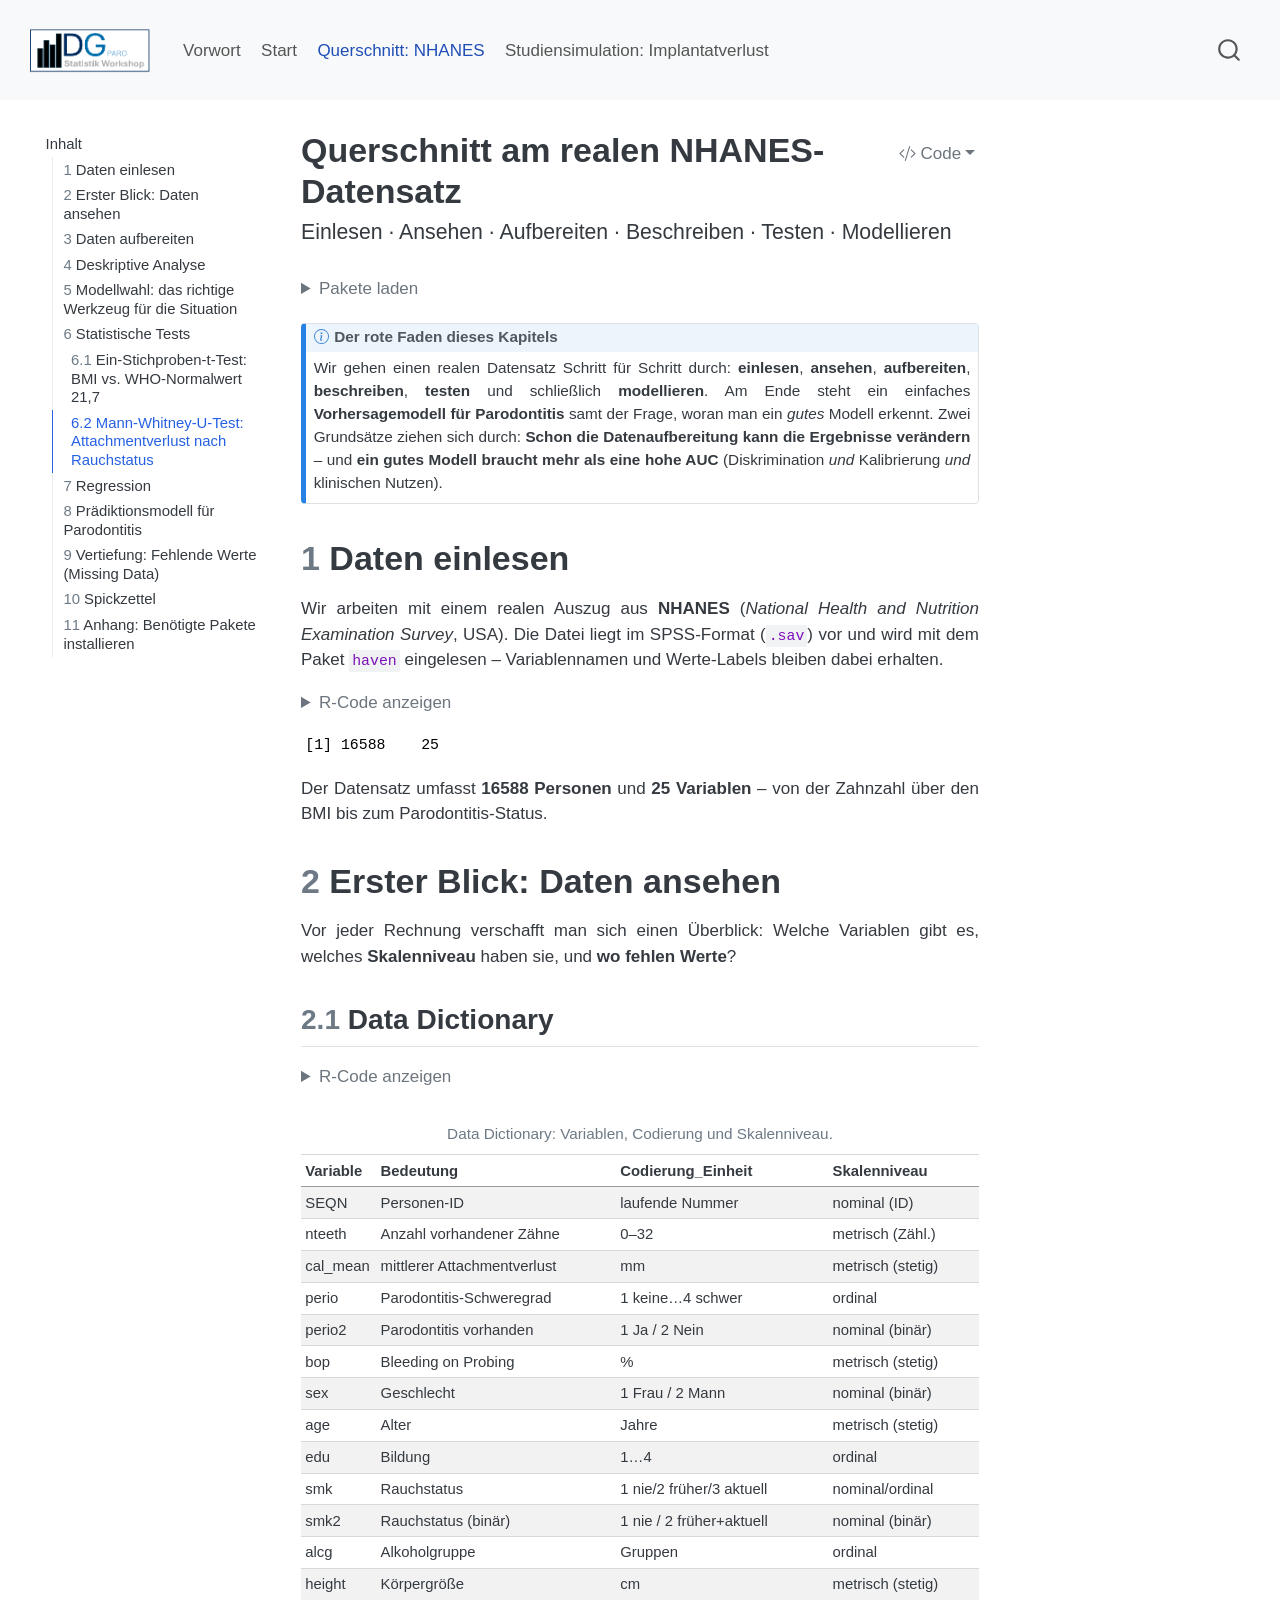
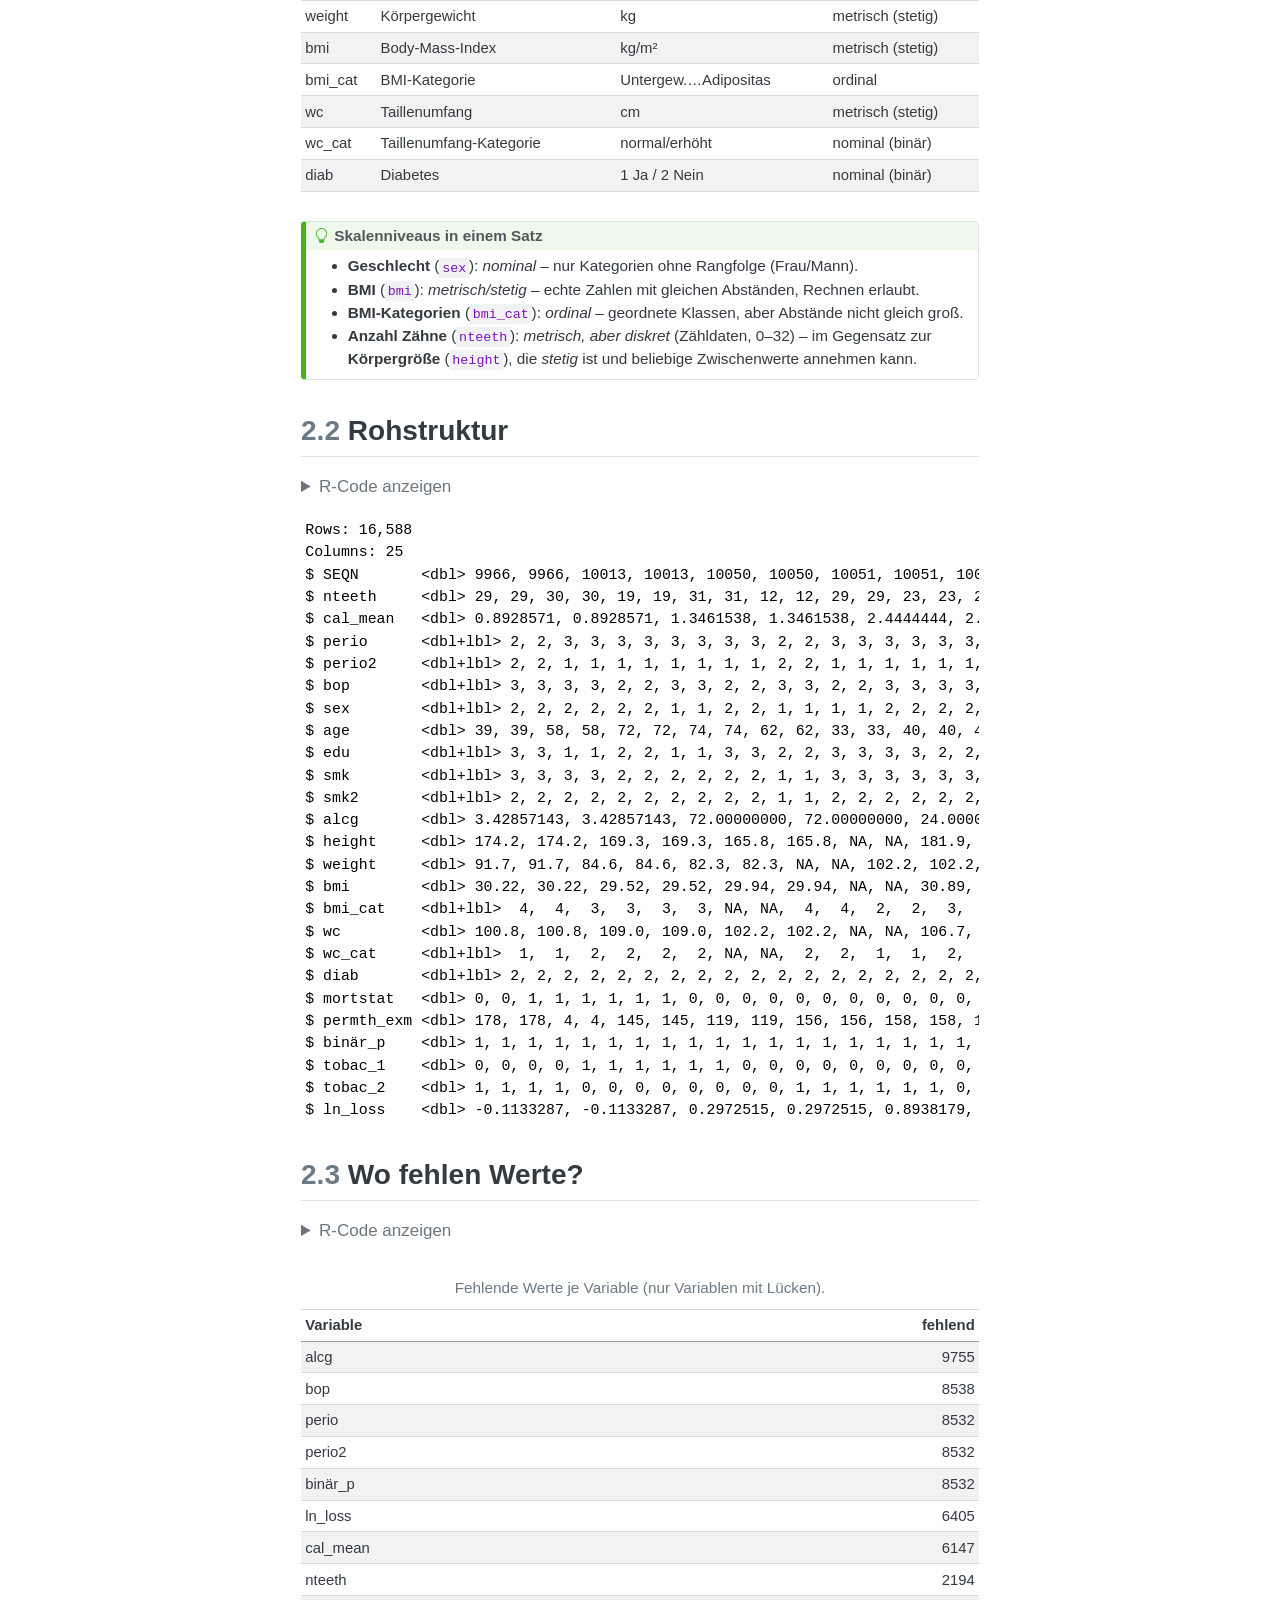
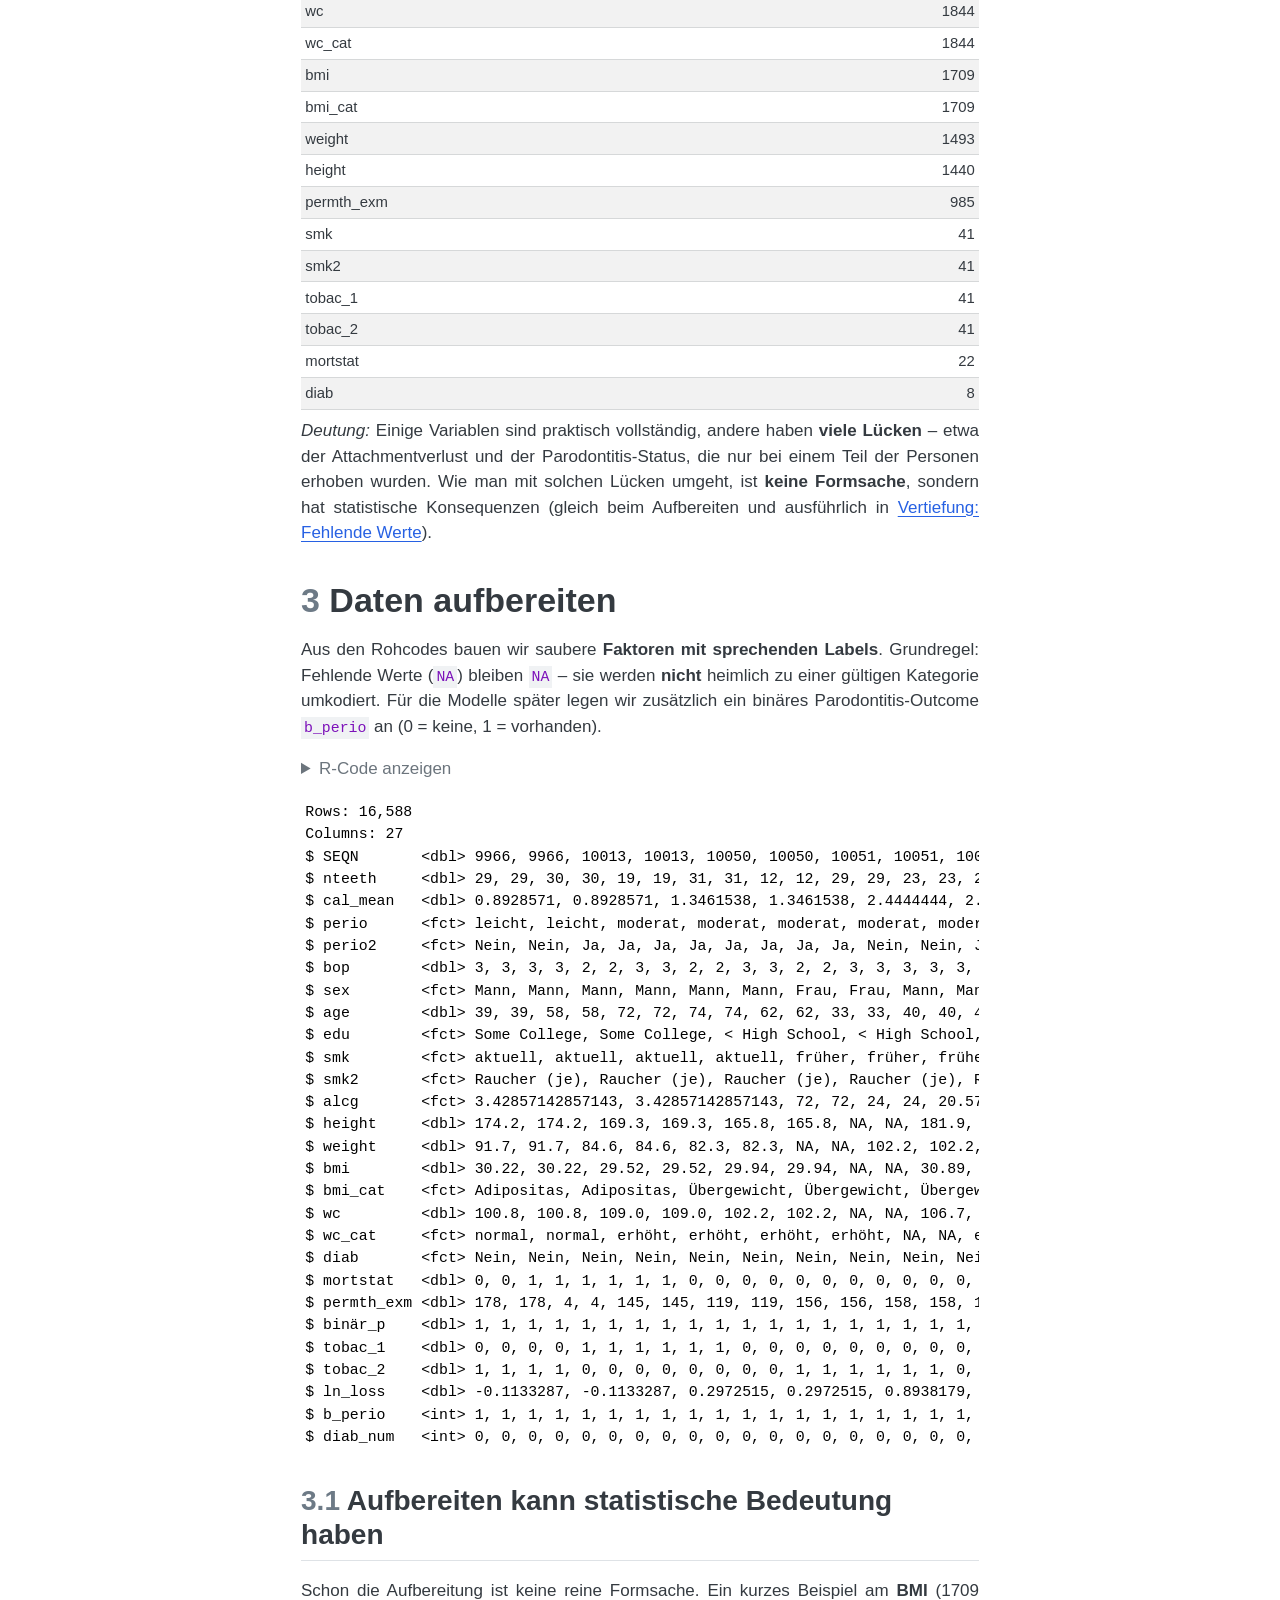
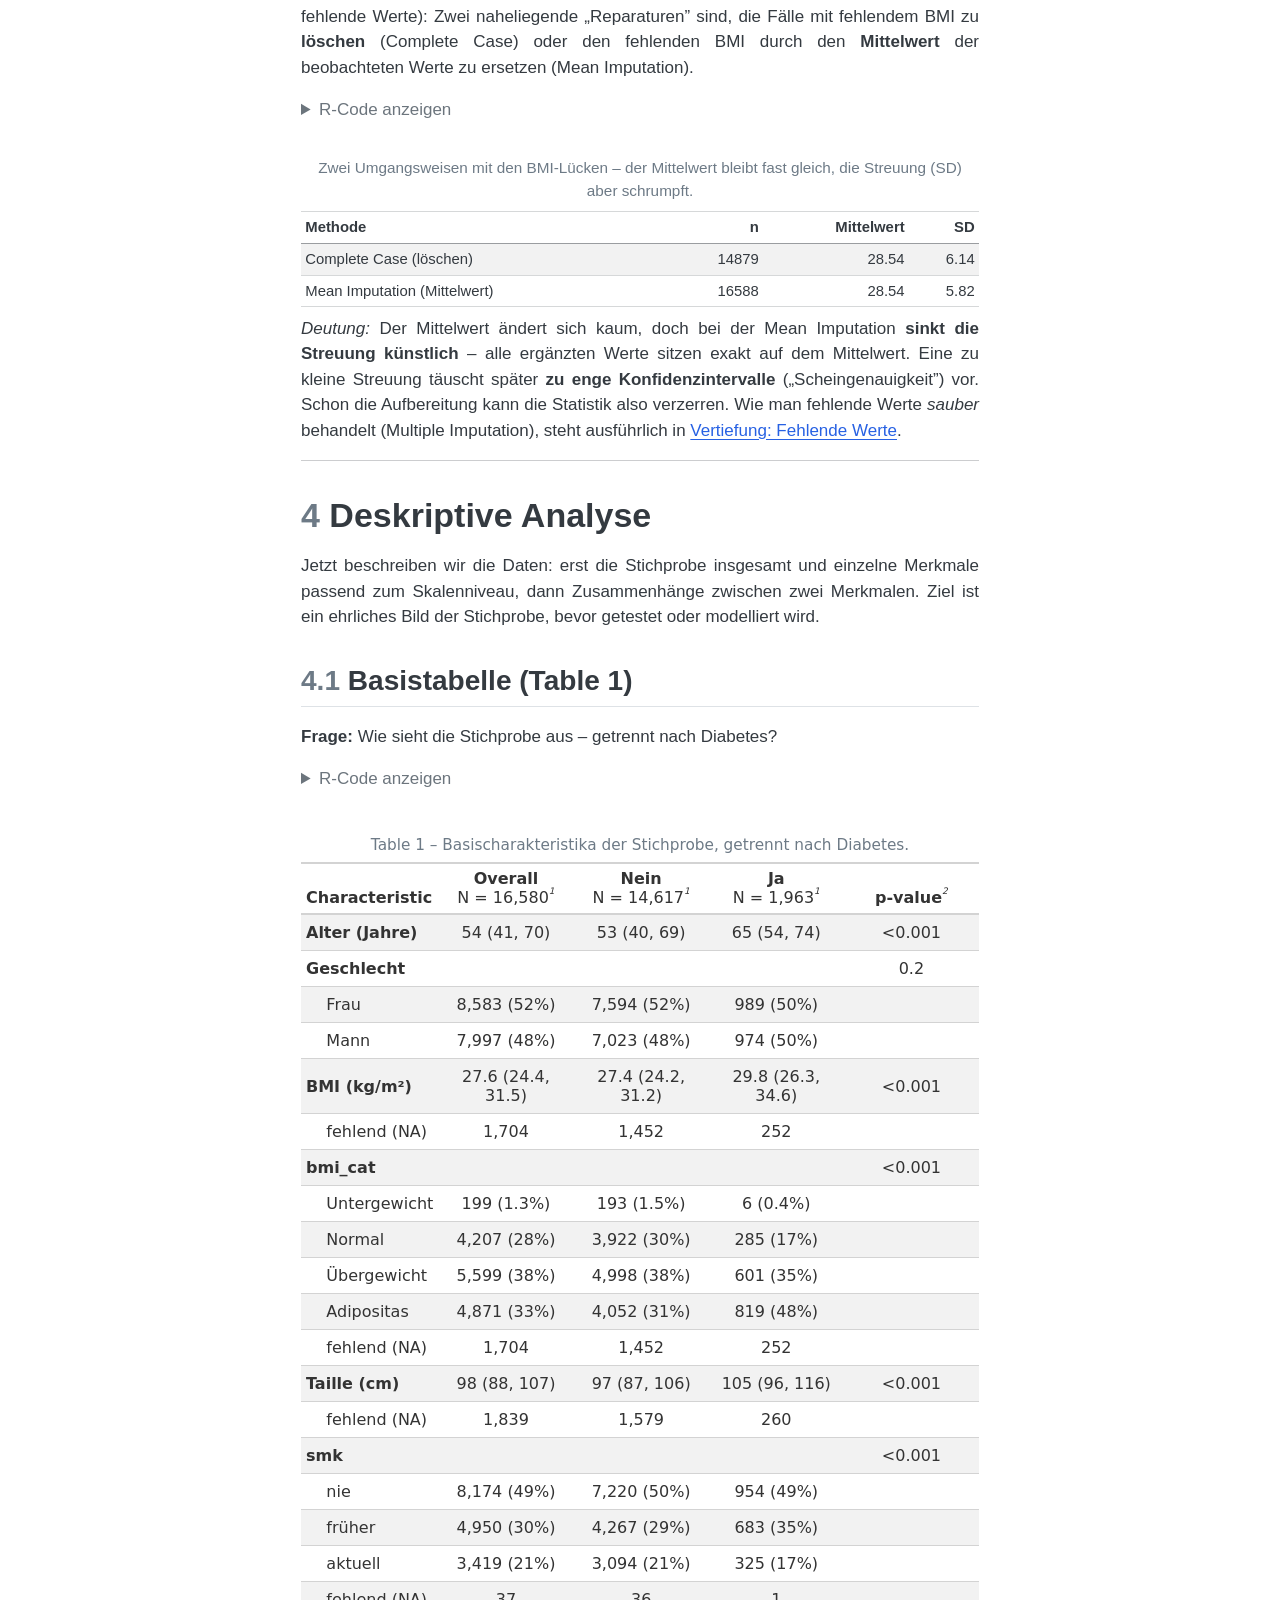
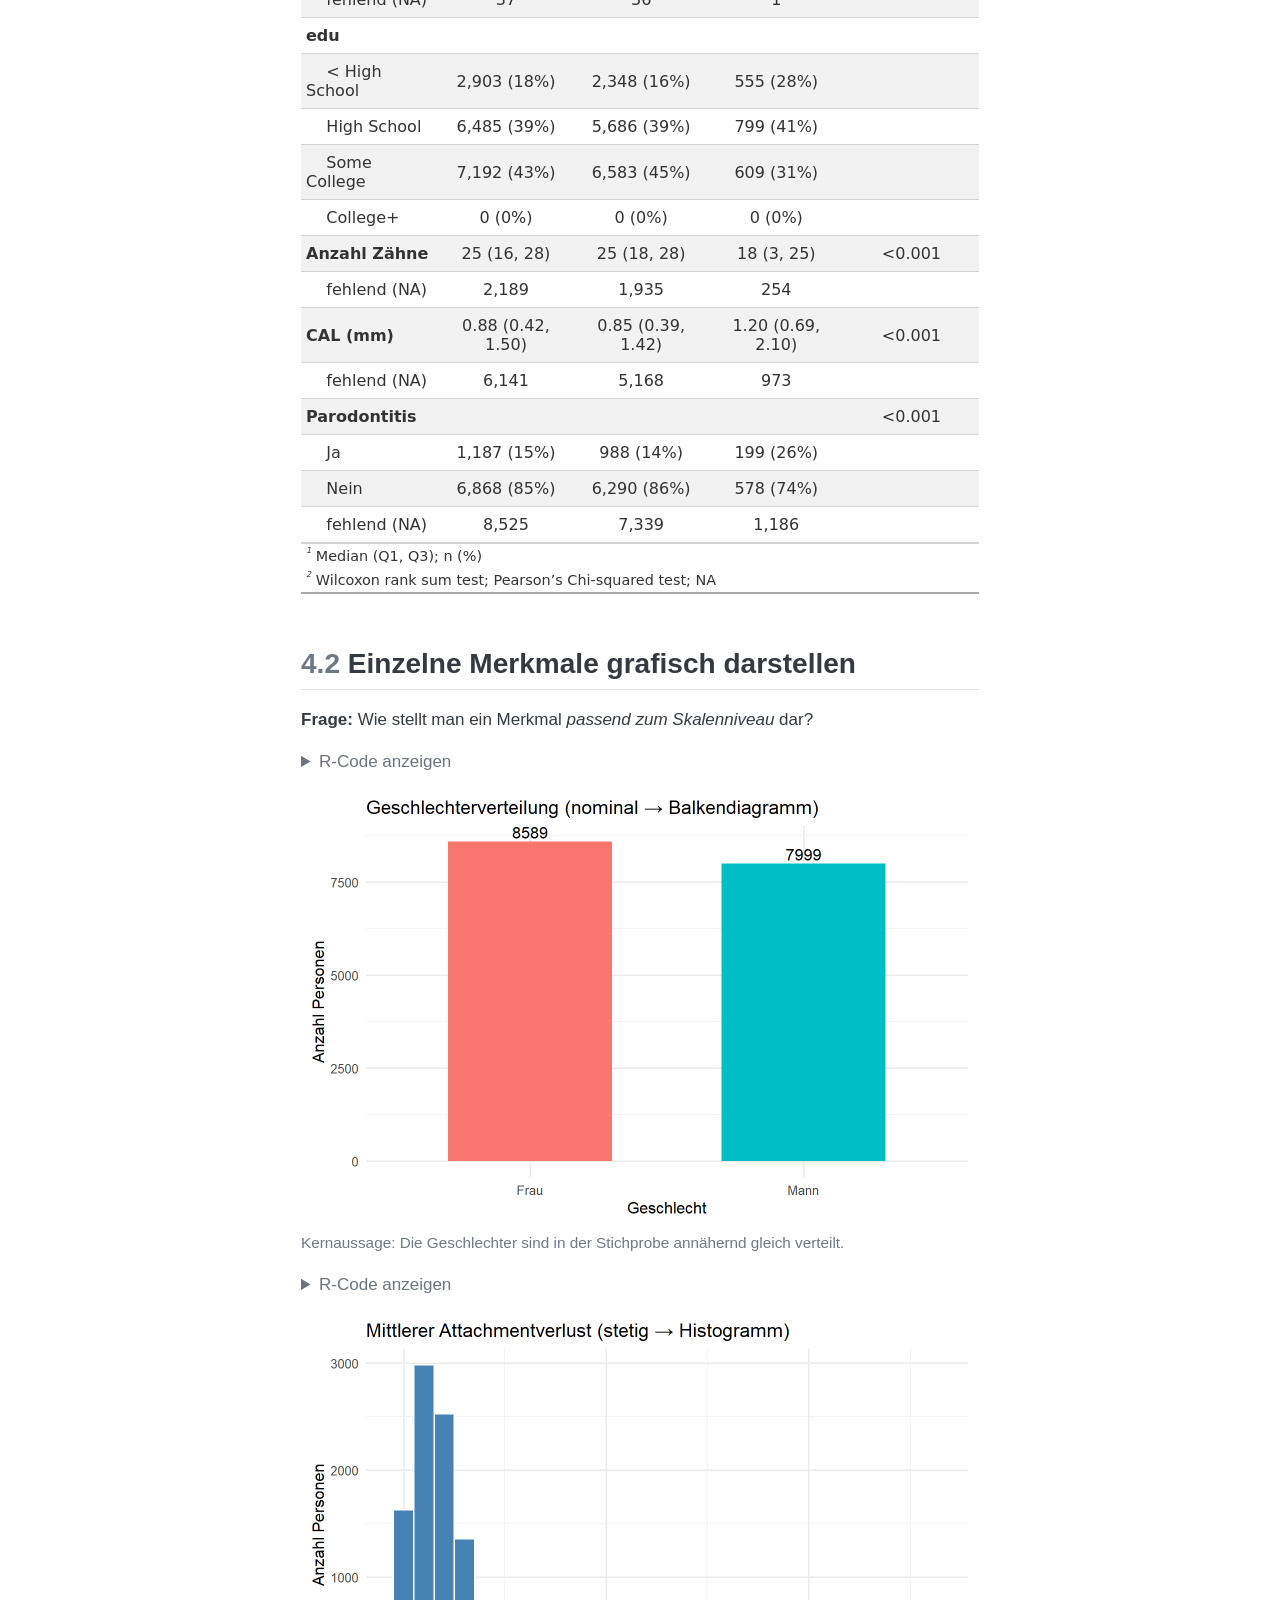
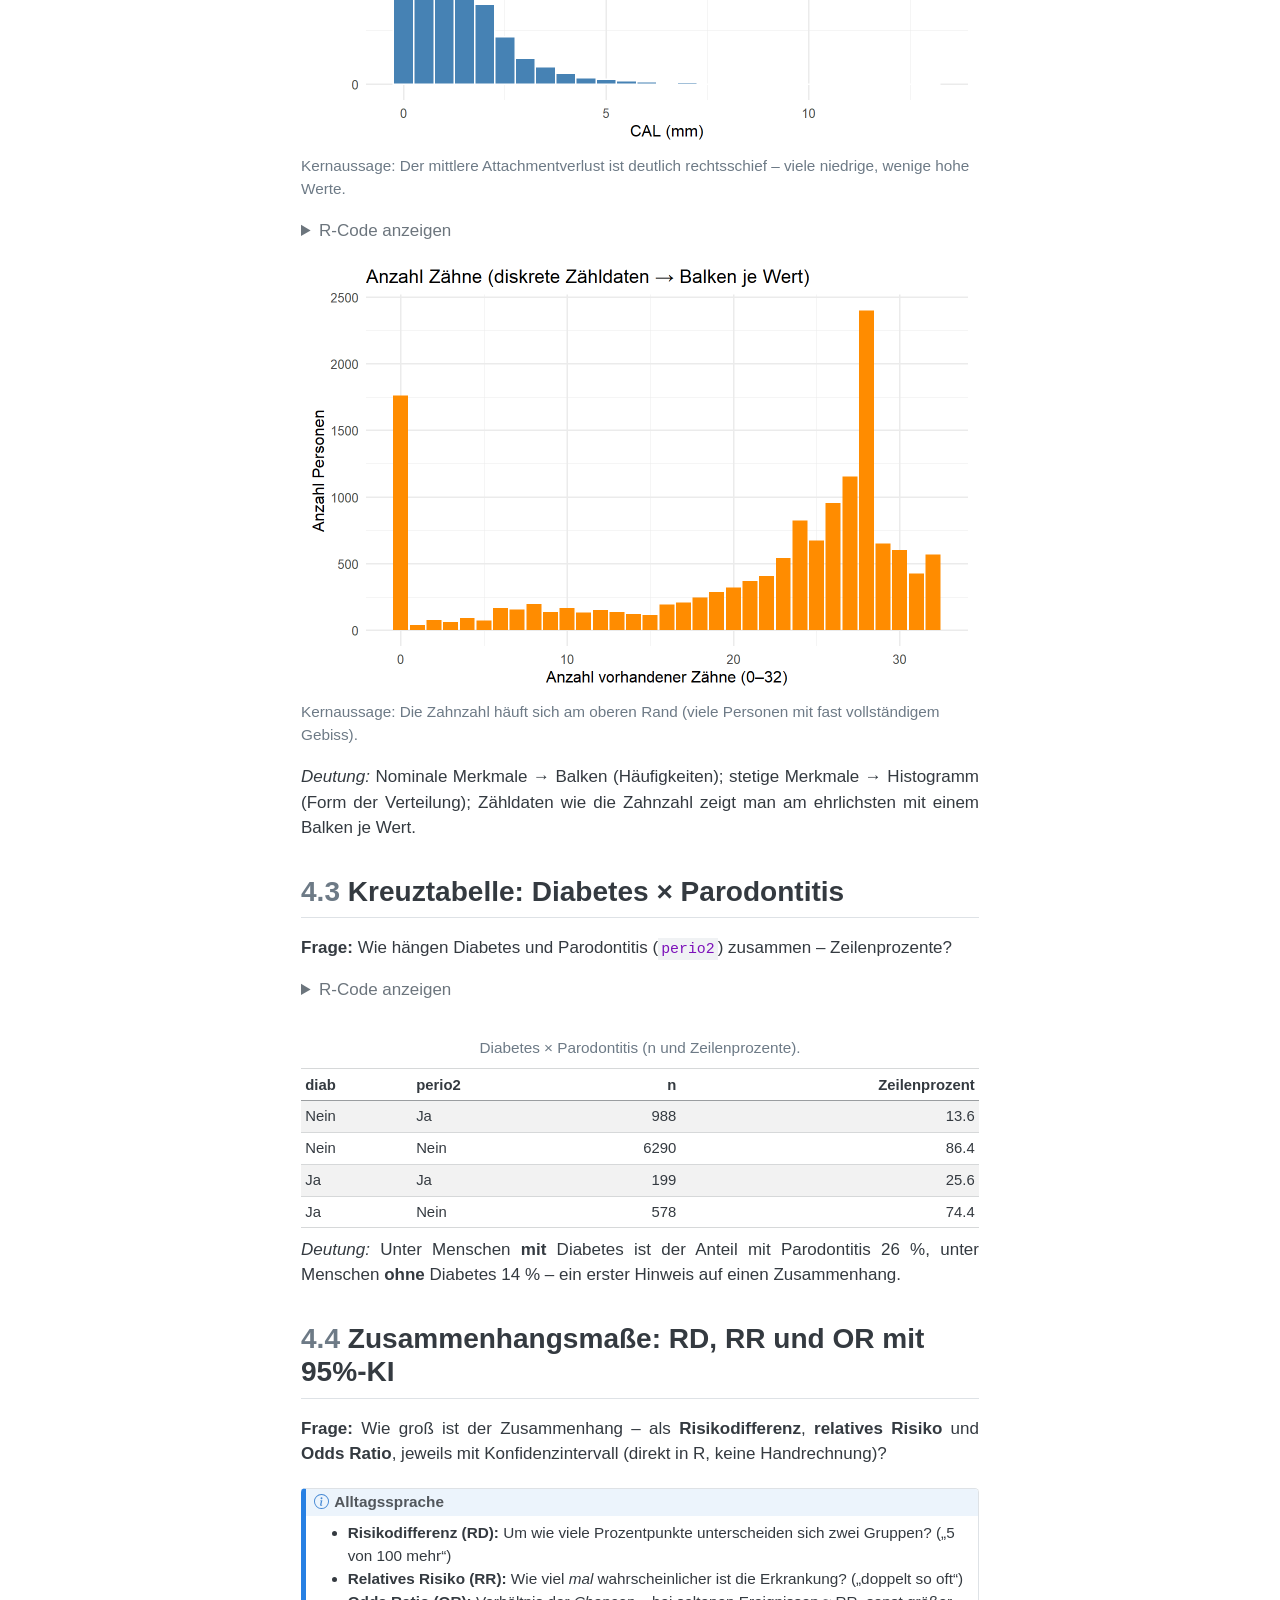
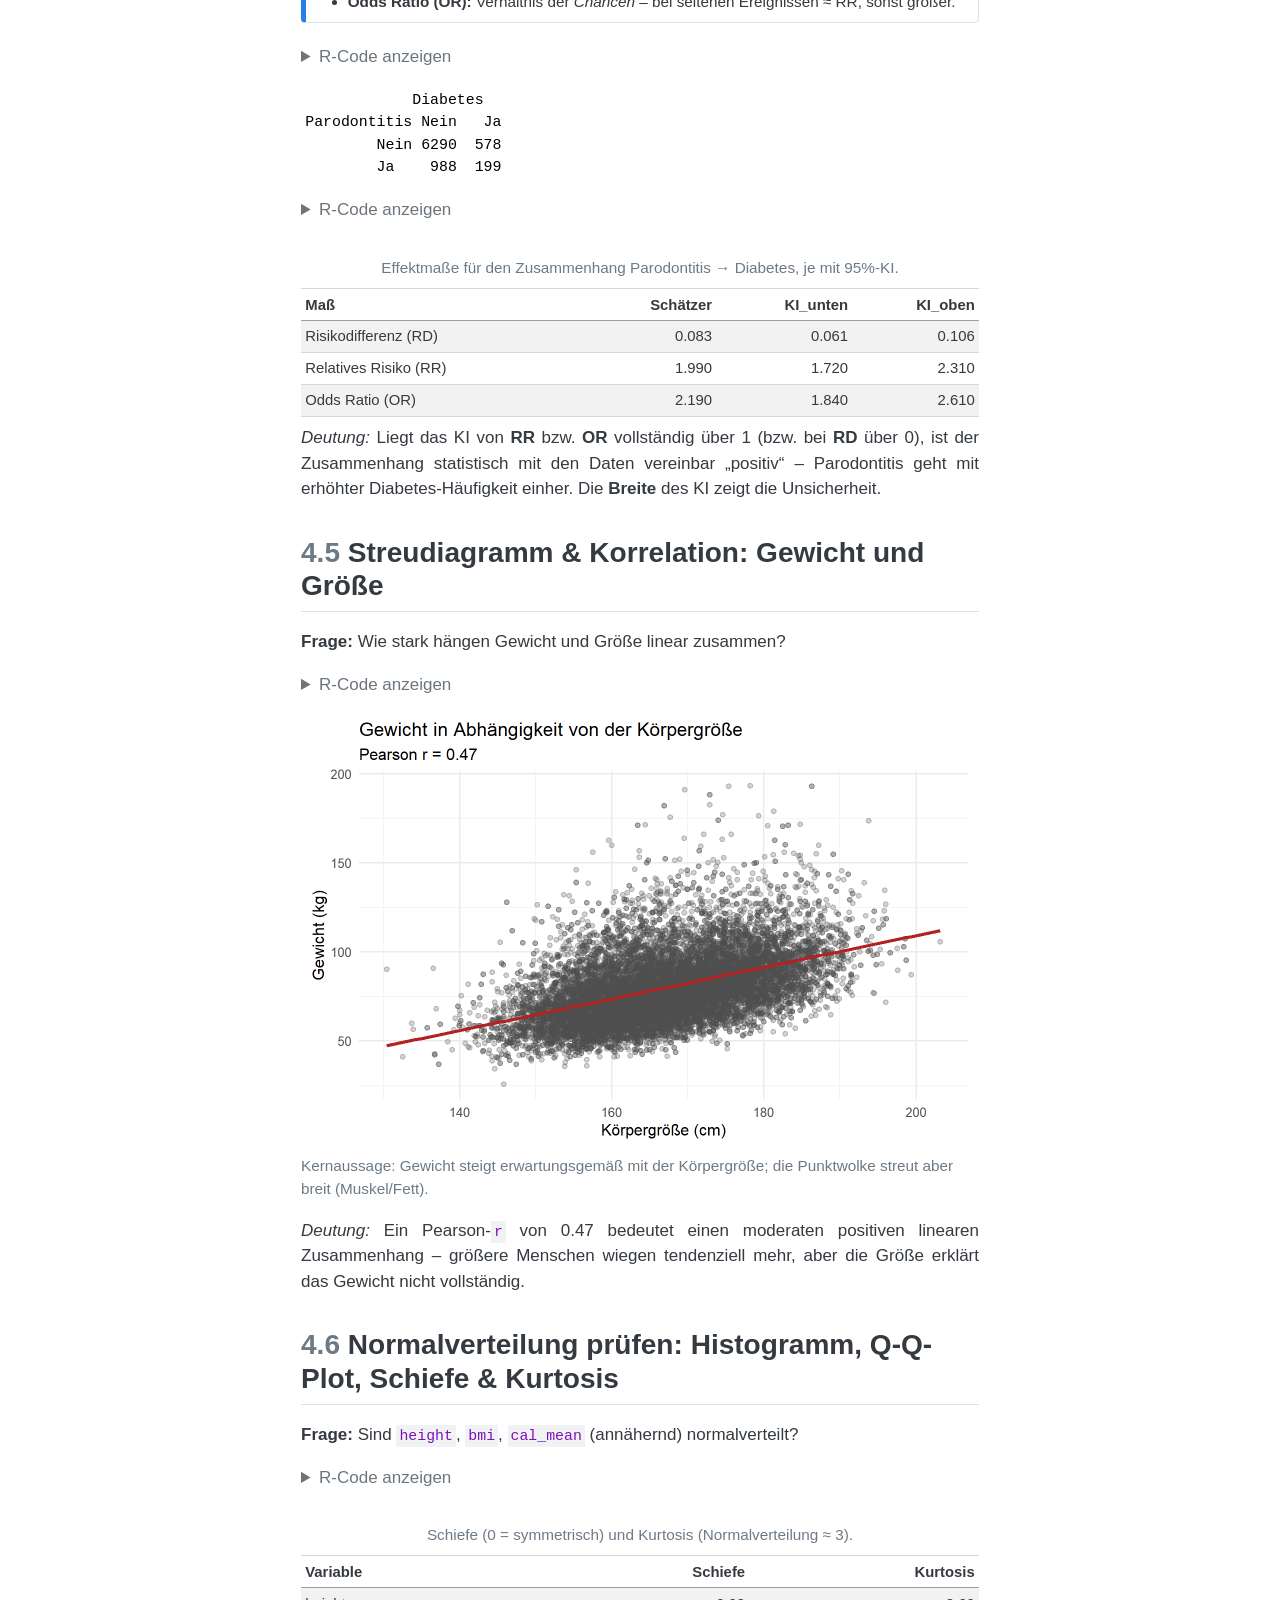
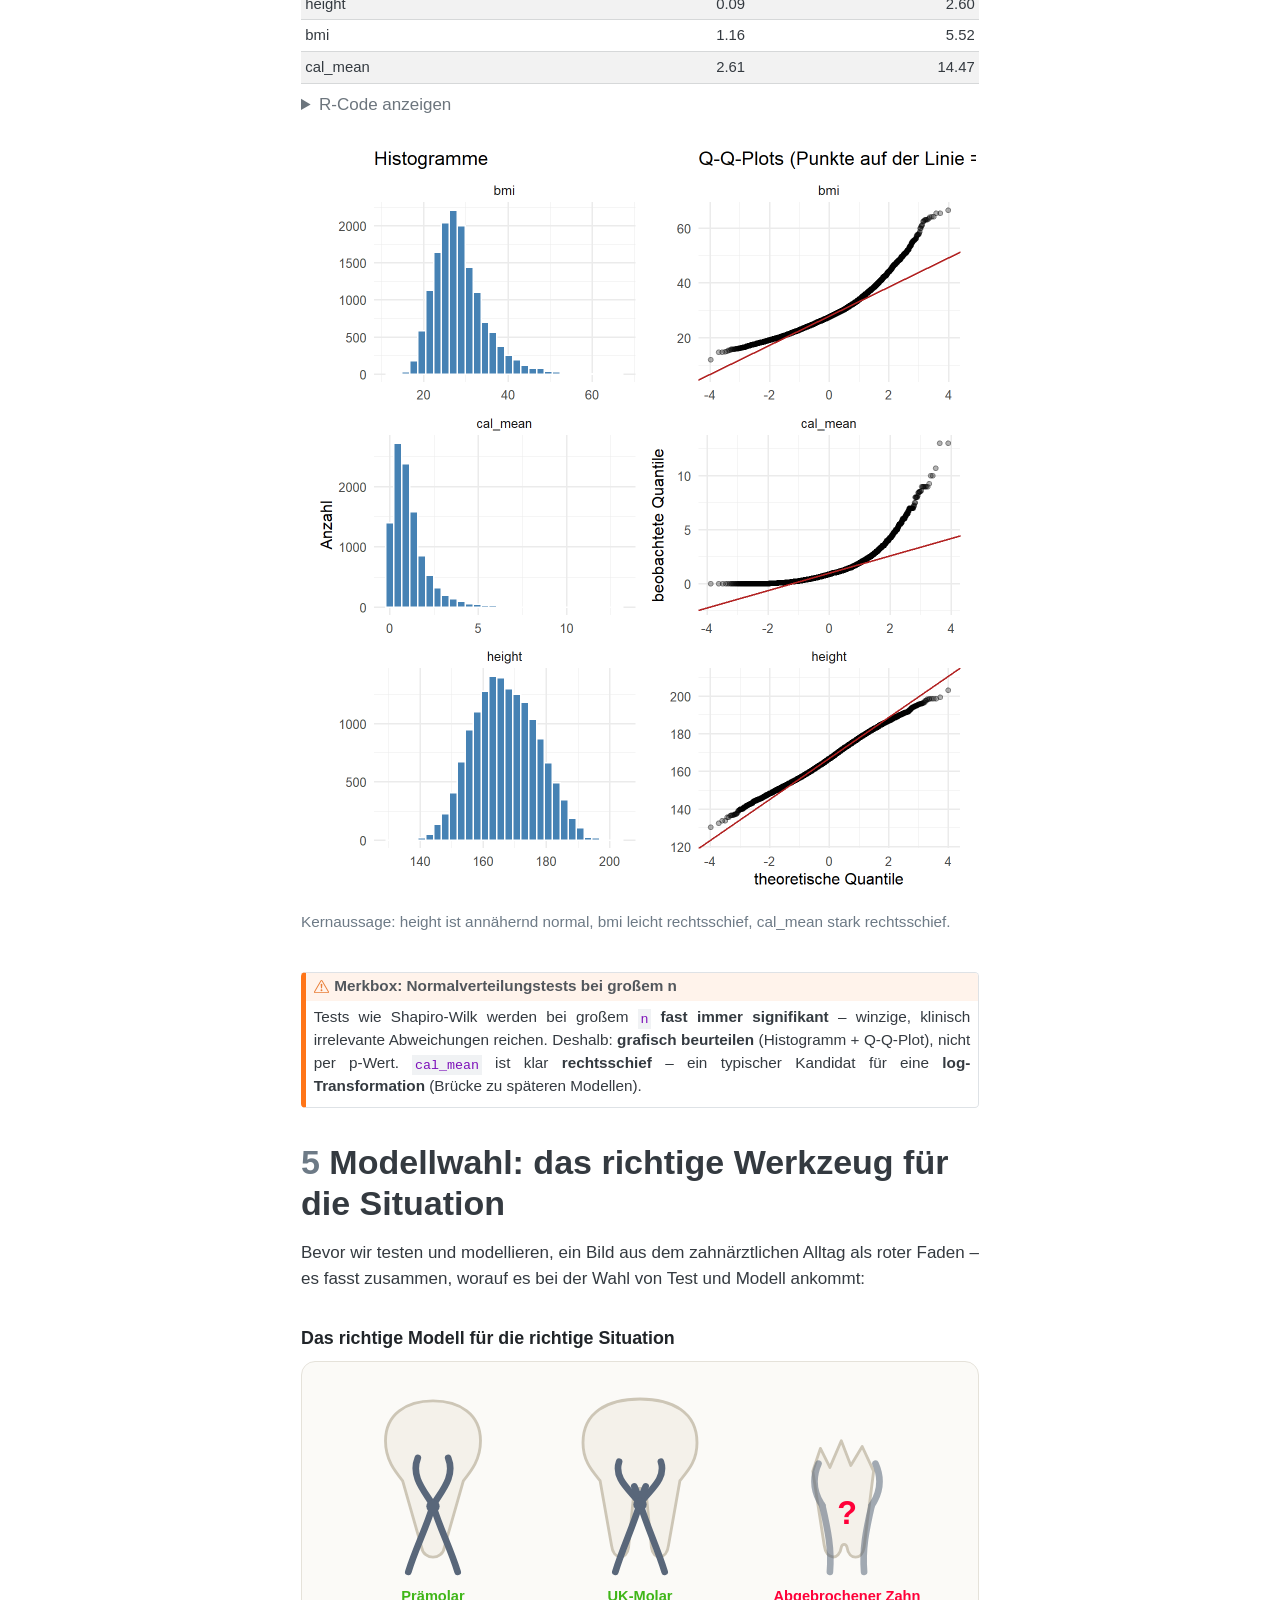
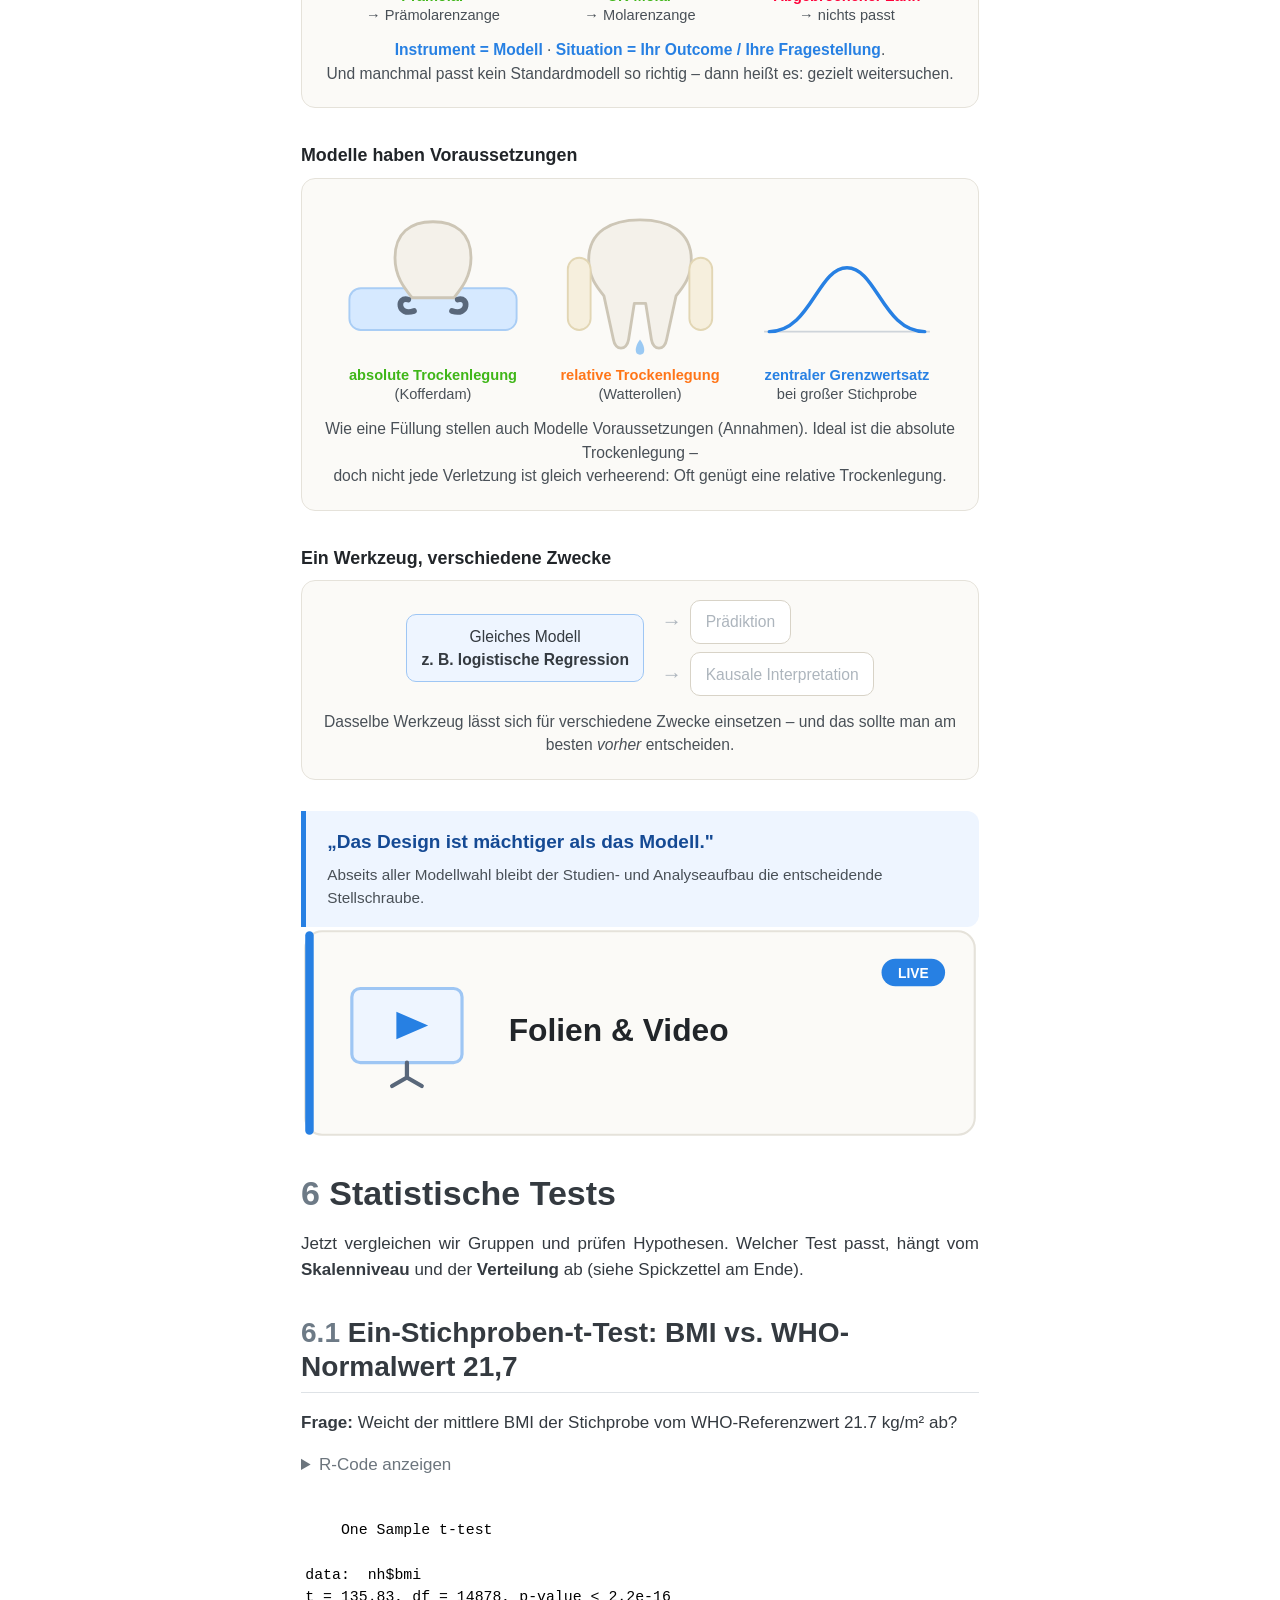
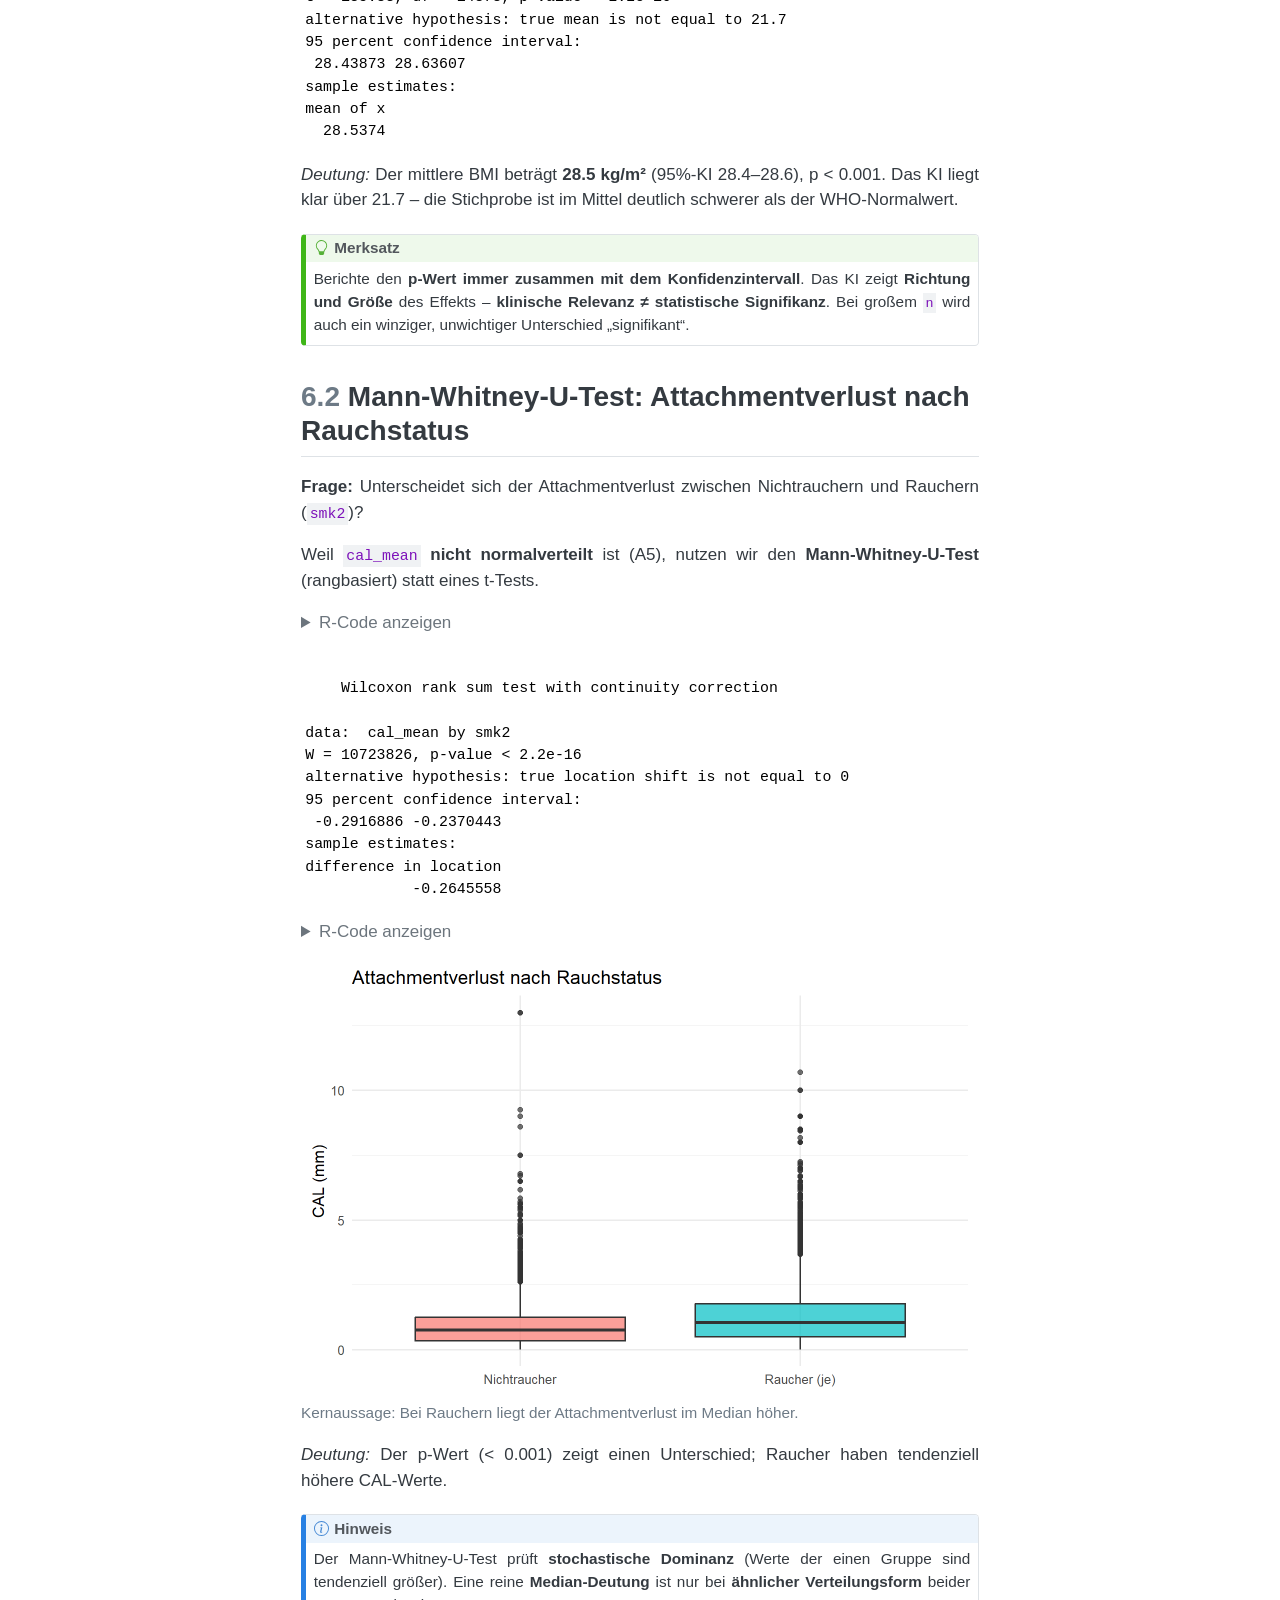
==== commit a18c5b02: "Kurswebsite" ====
--- a/docs/NHANES_Auswertung.html
+++ b/docs/NHANES_Auswertung.html
@@ -55,27 +55,7 @@
 @media screen {
 pre > code.sourceCode > span > a:first-child::before { text-decoration: underline; }
 }
-/* CSS for citations */
-div.csl-bib-body { }
-div.csl-entry {
-  clear: both;
-  margin-bottom: 0em;
-}
-.hanging-indent div.csl-entry {
-  margin-left:2em;
-  text-indent:-2em;
-}
-div.csl-left-margin {
-  min-width:2em;
-  float:left;
-}
-div.csl-right-inline {
-  margin-left:2em;
-  padding-left:1em;
-}
-div.csl-indent {
-  margin-left: 2em;
-}</style>
+</style>
 
 
 <script src="site_libs/quarto-nav/quarto-nav.js"></script>
@@ -95,7 +75,7 @@
 <link href="site_libs/quarto-html/quarto-syntax-highlighting-ed96de9b727972fe78a7b5d16c58bf87.css" rel="stylesheet" id="quarto-text-highlighting-styles">
 <script src="site_libs/bootstrap/bootstrap.min.js"></script>
 <link href="site_libs/bootstrap/bootstrap-icons.css" rel="stylesheet">
-<link href="site_libs/bootstrap/bootstrap-88d95c9a95b436205d17c3563f9cdc3f.min.css" rel="stylesheet" append-hash="true" id="quarto-bootstrap" data-mode="light">
+<link href="site_libs/bootstrap/bootstrap-e31584831b205ffbb2d98406f31c2a5b.min.css" rel="stylesheet" append-hash="true" id="quarto-bootstrap" data-mode="light">
 <script id="quarto-search-options" type="application/json">{
   "location": "navbar",
   "copy-button": false,
@@ -123,10 +103,6 @@
     "search-label": "Suchen"
   }
 }</script>
-<link href="site_libs/tabwid-1.1.3/tabwid.css" rel="stylesheet">
-
-<script src="site_libs/tabwid-1.1.3/tabwid.js"></script>
-
 <link href="site_libs/pagedtable-1.1/css/pagedtable.css" rel="stylesheet">
 
 <script src="site_libs/pagedtable-1.1/js/pagedtable.js"></script>
@@ -169,10 +145,6 @@
     <a class="nav-link" href="./Ueberlebensanalyse_Implantate.html"> 
 <span class="menu-text">Studiensimulation: Implantatverlust</span></a>
   </li>  
-  <li class="nav-item">
-    <a class="nav-link" href="./Handout_Feedback.html"> 
-<span class="menu-text">Handout &amp; Feedback</span></a>
-  </li>  
 </ul>
           </div> <!-- /navcollapse -->
             <div class="quarto-navbar-tools">
@@ -192,47 +164,65 @@
   <li><a href="#sec-ansehen" id="toc-sec-ansehen" class="nav-link" data-scroll-target="#sec-ansehen"><span class="header-section-number">2</span> Erster Blick: Daten ansehen</a>
   <ul class="collapse">
   <li><a href="#data-dictionary" id="toc-data-dictionary" class="nav-link" data-scroll-target="#data-dictionary"><span class="header-section-number">2.1</span> Data Dictionary</a></li>
-  <li><a href="#wo-fehlen-werte" id="toc-wo-fehlen-werte" class="nav-link" data-scroll-target="#wo-fehlen-werte"><span class="header-section-number">2.2</span> Wo fehlen Werte?</a></li>
+  <li><a href="#rohstruktur" id="toc-rohstruktur" class="nav-link" data-scroll-target="#rohstruktur"><span class="header-section-number">2.2</span> Rohstruktur</a></li>
+  <li><a href="#wo-fehlen-werte" id="toc-wo-fehlen-werte" class="nav-link" data-scroll-target="#wo-fehlen-werte"><span class="header-section-number">2.3</span> Wo fehlen Werte?</a></li>
   </ul></li>
   <li><a href="#sec-aufbereiten" id="toc-sec-aufbereiten" class="nav-link" data-scroll-target="#sec-aufbereiten"><span class="header-section-number">3</span> Daten aufbereiten</a>
   <ul class="collapse">
-  <li><a href="#sec-aufbereiten-na" id="toc-sec-aufbereiten-na" class="nav-link" data-scroll-target="#sec-aufbereiten-na"><span class="header-section-number">3.1</span> Fehlende Werte ersetzen?</a></li>
+  <li><a href="#sec-aufbereiten-na" id="toc-sec-aufbereiten-na" class="nav-link" data-scroll-target="#sec-aufbereiten-na"><span class="header-section-number">3.1</span> Aufbereiten kann statistische Bedeutung haben</a></li>
   </ul></li>
   <li><a href="#sec-deskriptiv" id="toc-sec-deskriptiv" class="nav-link" data-scroll-target="#sec-deskriptiv"><span class="header-section-number">4</span> Deskriptive Analyse</a>
   <ul class="collapse">
-  <li><a href="#sec-A1" id="toc-sec-A1" class="nav-link" data-scroll-target="#sec-A1"><span class="header-section-number">4.1</span> Einzelne Merkmale grafisch darstellen</a></li>
-  <li><a href="#sec-A2" id="toc-sec-A2" class="nav-link" data-scroll-target="#sec-A2"><span class="header-section-number">4.2</span> Kreuztabelle: Diabetes × Parodontitis</a></li>
-  <li><a href="#sec-A3" id="toc-sec-A3" class="nav-link" data-scroll-target="#sec-A3"><span class="header-section-number">4.3</span> Zusammenhangsmaße: RD, RR und OR mit 95%-KI</a></li>
-  <li><a href="#sec-A4" id="toc-sec-A4" class="nav-link" data-scroll-target="#sec-A4"><span class="header-section-number">4.4</span> Streudiagramm &amp; Korrelation: Gewicht und Größe</a></li>
-  <li><a href="#sec-A5" id="toc-sec-A5" class="nav-link" data-scroll-target="#sec-A5"><span class="header-section-number">4.5</span> Normalverteilung prüfen: Histogramm, Q-Q-Plot, Schiefe &amp; Kurtosis</a></li>
+  <li><a href="#basistabelle-table-1" id="toc-basistabelle-table-1" class="nav-link" data-scroll-target="#basistabelle-table-1"><span class="header-section-number">4.1</span> Basistabelle (Table 1)</a></li>
+  <li><a href="#sec-A1" id="toc-sec-A1" class="nav-link" data-scroll-target="#sec-A1"><span class="header-section-number">4.2</span> Einzelne Merkmale grafisch darstellen</a></li>
+  <li><a href="#sec-A2" id="toc-sec-A2" class="nav-link" data-scroll-target="#sec-A2"><span class="header-section-number">4.3</span> Kreuztabelle: Diabetes × Parodontitis</a></li>
+  <li><a href="#sec-A3" id="toc-sec-A3" class="nav-link" data-scroll-target="#sec-A3"><span class="header-section-number">4.4</span> Zusammenhangsmaße: RD, RR und OR mit 95%-KI</a></li>
+  <li><a href="#sec-A4" id="toc-sec-A4" class="nav-link" data-scroll-target="#sec-A4"><span class="header-section-number">4.5</span> Streudiagramm &amp; Korrelation: Gewicht und Größe</a></li>
+  <li><a href="#sec-A5" id="toc-sec-A5" class="nav-link" data-scroll-target="#sec-A5"><span class="header-section-number">4.6</span> Normalverteilung prüfen: Histogramm, Q-Q-Plot, Schiefe &amp; Kurtosis</a></li>
   </ul></li>
   <li><a href="#sec-modellwahl" id="toc-sec-modellwahl" class="nav-link" data-scroll-target="#sec-modellwahl"><span class="header-section-number">5</span> Modellwahl: das richtige Werkzeug für die Situation</a></li>
   <li><a href="#sec-tests" id="toc-sec-tests" class="nav-link" data-scroll-target="#sec-tests"><span class="header-section-number">6</span> Statistische Tests</a>
   <ul class="collapse">
   <li><a href="#sec-A6" id="toc-sec-A6" class="nav-link" data-scroll-target="#sec-A6"><span class="header-section-number">6.1</span> Ein-Stichproben-t-Test: BMI vs.&nbsp;WHO-Normalwert 21,7</a></li>
   <li><a href="#sec-A7" id="toc-sec-A7" class="nav-link" data-scroll-target="#sec-A7"><span class="header-section-number">6.2</span> Mann-Whitney-U-Test: Attachmentverlust nach Rauchstatus</a></li>
-  <li><a href="#sec-A10" id="toc-sec-A10" class="nav-link" data-scroll-target="#sec-A10"><span class="header-section-number">6.3</span> Confounding am Beispiel Rauchen</a></li>
   </ul></li>
-  <li><a href="#sec-teilB" id="toc-sec-teilB" class="nav-link" data-scroll-target="#sec-teilB"><span class="header-section-number">7</span> Prädiktionsmodell für Parodontitis</a>
+  <li><a href="#sec-regression" id="toc-sec-regression" class="nav-link" data-scroll-target="#sec-regression"><span class="header-section-number">7</span> Regression</a>
   <ul class="collapse">
-  <li><a href="#sec-B0" id="toc-sec-B0" class="nav-link" data-scroll-target="#sec-B0"><span class="header-section-number">7.1</span> Analysestichprobe &amp; Basistabelle (Table 1)</a></li>
-  <li><a href="#sec-B1" id="toc-sec-B1" class="nav-link" data-scroll-target="#sec-B1"><span class="header-section-number">7.2</span> Events pro Variable (EPV)</a></li>
-  <li><a href="#sec-B2" id="toc-sec-B2" class="nav-link" data-scroll-target="#sec-B2"><span class="header-section-number">7.3</span> Modell: logistische Regression</a></li>
-  <li><a href="#sec-B3" id="toc-sec-B3" class="nav-link" data-scroll-target="#sec-B3"><span class="header-section-number">7.4</span> Interne Validierung nach Steyerberg</a>
+  <li><a href="#sec-A8" id="toc-sec-A8" class="nav-link" data-scroll-target="#sec-A8"><span class="header-section-number">7.1</span> Logistische Regression: Parodontitis</a></li>
+  <li><a href="#sec-A9" id="toc-sec-A9" class="nav-link" data-scroll-target="#sec-A9"><span class="header-section-number">7.2</span> Interaktion (Effektmodifikation): Alter × BMI</a></li>
+  <li><a href="#sec-A10" id="toc-sec-A10" class="nav-link" data-scroll-target="#sec-A10"><span class="header-section-number">7.3</span> Confounding am Beispiel Rauchen</a></li>
+  </ul></li>
+  <li><a href="#sec-teilB" id="toc-sec-teilB" class="nav-link" data-scroll-target="#sec-teilB"><span class="header-section-number">8</span> Prädiktionsmodell für Parodontitis</a>
   <ul class="collapse">
-  <li><a href="#sec-B3a" id="toc-sec-B3a" class="nav-link" data-scroll-target="#sec-B3a"><span class="header-section-number">7.4.1</span> Diskrimination: ROC &amp; AUC</a></li>
-  <li><a href="#sec-B3b" id="toc-sec-B3b" class="nav-link" data-scroll-target="#sec-B3b"><span class="header-section-number">7.4.2</span> Kalibrierung: stimmen die Wahrscheinlichkeiten?</a></li>
-  <li><a href="#sec-B3c" id="toc-sec-B3c" class="nav-link" data-scroll-target="#sec-B3c"><span class="header-section-number">7.4.3</span> Optimismus-Korrektur per Bootstrap</a></li>
+  <li><a href="#sec-B1" id="toc-sec-B1" class="nav-link" data-scroll-target="#sec-B1"><span class="header-section-number">8.1</span> Outcome, Prädiktoren &amp; Events pro Variable (EPV)</a></li>
+  <li><a href="#sec-B2" id="toc-sec-B2" class="nav-link" data-scroll-target="#sec-B2"><span class="header-section-number">8.2</span> Modell: logistische Regression</a></li>
+  <li><a href="#sec-B3" id="toc-sec-B3" class="nav-link" data-scroll-target="#sec-B3"><span class="header-section-number">8.3</span> Interne Validierung nach Steyerberg</a>
+  <ul class="collapse">
+  <li><a href="#sec-B3a" id="toc-sec-B3a" class="nav-link" data-scroll-target="#sec-B3a"><span class="header-section-number">8.3.1</span> Diskrimination: ROC &amp; AUC</a></li>
+  <li><a href="#sec-B3b" id="toc-sec-B3b" class="nav-link" data-scroll-target="#sec-B3b"><span class="header-section-number">8.3.2</span> Kalibrierung: stimmen die Wahrscheinlichkeiten?</a></li>
+  <li><a href="#sec-B3c" id="toc-sec-B3c" class="nav-link" data-scroll-target="#sec-B3c"><span class="header-section-number">8.3.3</span> Optimismus-Korrektur per Bootstrap</a></li>
+  <li><a href="#sec-B3d" id="toc-sec-B3d" class="nav-link" data-scroll-target="#sec-B3d"><span class="header-section-number">8.3.4</span> Klinischer Nutzen: Decision Curve Analysis</a></li>
   </ul></li>
-  <li><a href="#sec-B4" id="toc-sec-B4" class="nav-link" data-scroll-target="#sec-B4"><span class="header-section-number">7.5</span> Lohnt sich eine zusätzliche Variable? Modellvergleich</a></li>
-  <li><a href="#zwei-fragen-muss-man-sich-stellen" id="toc-zwei-fragen-muss-man-sich-stellen" class="nav-link" data-scroll-target="#zwei-fragen-muss-man-sich-stellen"><span class="header-section-number">7.6</span> Zwei Fragen muss man sich stellen</a>
+  <li><a href="#sec-B4" id="toc-sec-B4" class="nav-link" data-scroll-target="#sec-B4"><span class="header-section-number">8.4</span> Regression vs.&nbsp;Machine Learning: die Steyerberg-Kritik</a></li>
+  <li><a href="#sec-B5" id="toc-sec-B5" class="nav-link" data-scroll-target="#sec-B5"><span class="header-section-number">8.5</span> Zusammenfassung des Modells</a></li>
+  <li><a href="#sec-quer" id="toc-sec-quer" class="nav-link" data-scroll-target="#sec-quer"><span class="header-section-number">8.6</span> Querschnittsthemen (kurz)</a></li>
+  </ul></li>
+  <li><a href="#sec-missing" id="toc-sec-missing" class="nav-link" data-scroll-target="#sec-missing"><span class="header-section-number">9</span> Vertiefung: Fehlende Werte (Missing Data)</a>
   <ul class="collapse">
-  <li><a href="#sec-B4a" id="toc-sec-B4a" class="nav-link" data-scroll-target="#sec-B4a"><span class="header-section-number">7.6.1</span> Schritt 1: Modellfit – LRT, AIC und BIC</a></li>
-  <li><a href="#sec-B4b" id="toc-sec-B4b" class="nav-link" data-scroll-target="#sec-B4b"><span class="header-section-number">7.6.2</span> Schritt 2: Diskrimination – wie viel AUC kommt dazu?</a></li>
+  <li><a href="#sec-C0" id="toc-sec-C0" class="nav-link" data-scroll-target="#sec-C0"><span class="header-section-number">9.1</span> Ein kontrolliertes Fehlwert-Szenario aufbauen</a></li>
+  <li><a href="#sec-C1" id="toc-sec-C1" class="nav-link" data-scroll-target="#sec-C1"><span class="header-section-number">9.2</span> Complete-Case-Analyse (Fälle löschen)</a></li>
+  <li><a href="#sec-C2" id="toc-sec-C2" class="nav-link" data-scroll-target="#sec-C2"><span class="header-section-number">9.3</span> Mean Imputation (den Mittelwert einsetzen)</a></li>
+  <li><a href="#sec-C3" id="toc-sec-C3" class="nav-link" data-scroll-target="#sec-C3"><span class="header-section-number">9.4</span> Regression Imputation (Werte vorhersagen)</a></li>
+  <li><a href="#sec-C4" id="toc-sec-C4" class="nav-link" data-scroll-target="#sec-C4"><span class="header-section-number">9.5</span> Alle drei im Vergleich – und was mit der Verteilung passiert</a></li>
+  <li><a href="#sec-C5" id="toc-sec-C5" class="nav-link" data-scroll-target="#sec-C5"><span class="header-section-number">9.6</span> Und warum dann noch Multiple Imputation?</a></li>
   </ul></li>
-  <li><a href="#sec-B3d" id="toc-sec-B3d" class="nav-link" data-scroll-target="#sec-B3d"><span class="header-section-number">7.7</span> Decision Curve Analysis</a></li>
-  <li><a href="#regression-vs.-machine-learning" id="toc-regression-vs.-machine-learning" class="nav-link" data-scroll-target="#regression-vs.-machine-learning"><span class="header-section-number">7.8</span> Regression vs.&nbsp;Machine Learning</a></li>
+  <li><a href="#sec-spick" id="toc-sec-spick" class="nav-link" data-scroll-target="#sec-spick"><span class="header-section-number">10</span> Spickzettel</a>
+  <ul class="collapse">
+  <li><a href="#skalenniveau-grafik-test" id="toc-skalenniveau-grafik-test" class="nav-link" data-scroll-target="#skalenniveau-grafik-test"><span class="header-section-number">10.1</span> (1) Skalenniveau → Grafik &amp; Test</a></li>
+  <li><a href="#interne-validierung-nach-steyerberg" id="toc-interne-validierung-nach-steyerberg" class="nav-link" data-scroll-target="#interne-validierung-nach-steyerberg"><span class="header-section-number">10.2</span> (2) Interne Validierung nach Steyerberg</a></li>
+  <li><a href="#fehlende-werte-methode-fallstrick" id="toc-fehlende-werte-methode-fallstrick" class="nav-link" data-scroll-target="#fehlende-werte-methode-fallstrick"><span class="header-section-number">10.3</span> (3) Fehlende Werte → Methode &amp; Fallstrick</a></li>
   </ul></li>
+  <li><a href="#sec-install" id="toc-sec-install" class="nav-link" data-scroll-target="#sec-install"><span class="header-section-number">11</span> Anhang: Benötigte Pakete installieren</a></li>
   </ul>
 </nav>
 </nav>
@@ -246,6 +236,7 @@
 <header id="title-block-header" class="quarto-title-block default">
 <div class="quarto-title">
 <div class="quarto-title-block"><div><h1 class="title">Querschnitt am realen NHANES-Datensatz</h1><button type="button" class="btn code-tools-button dropdown-toggle" id="quarto-code-tools-menu" data-bs-toggle="dropdown" aria-expanded="false"><i class="bi"></i> Code</button><ul class="dropdown-menu dropdown-menu-end" aria-labelelledby="quarto-code-tools-menu"><li><a id="quarto-show-all-code" class="dropdown-item" href="javascript:void(0)" role="button">Gesamten Code zeigen</a></li><li><a id="quarto-hide-all-code" class="dropdown-item" href="javascript:void(0)" role="button">Gesamten Code verbergen</a></li><li><hr class="dropdown-divider"></li><li><a id="quarto-view-source" class="dropdown-item" href="javascript:void(0)" role="button">Quellcode anzeigen</a></li></ul></div></div>
+<p class="subtitle lead">Einlesen · Ansehen · Aufbereiten · Beschreiben · Testen · Modellieren</p>
 </div>
 
 
@@ -265,27 +256,36 @@
 <div class="cell">
 <details class="code-fold">
 <summary>Pakete laden</summary>
-<div class="code-copy-outer-scaffold"><div class="sourceCode cell-code" id="cb1"><pre class="sourceCode r code-with-copy"><code class="sourceCode r"><span id="cb1-1"><a href="#cb1-1" aria-hidden="true" tabindex="-1"></a><span class="co"># Einmalig installieren, falls die Pakete noch fehlen:</span></span>
-<span id="cb1-2"><a href="#cb1-2" aria-hidden="true" tabindex="-1"></a><span class="co"># install.packages(c("tidyverse", "haven", "gtsummary", "flextable", "epitools",</span></span>
-<span id="cb1-3"><a href="#cb1-3" aria-hidden="true" tabindex="-1"></a><span class="co">#                    "moments", "rms", "pROC", "patchwork"))</span></span>
-<span id="cb1-4"><a href="#cb1-4" aria-hidden="true" tabindex="-1"></a></span>
-<span id="cb1-5"><a href="#cb1-5" aria-hidden="true" tabindex="-1"></a><span class="fu">set.seed</span>(<span class="dv">2024</span>)  <span class="co"># Reproduzierbarkeit (u. a. Bootstrap)</span></span>
-<span id="cb1-6"><a href="#cb1-6" aria-hidden="true" tabindex="-1"></a></span>
-<span id="cb1-7"><a href="#cb1-7" aria-hidden="true" tabindex="-1"></a><span class="fu">library</span>(tidyverse)   <span class="co"># Datenwrangling (dplyr/tidyr) + Grafik (ggplot2)</span></span>
-<span id="cb1-8"><a href="#cb1-8" aria-hidden="true" tabindex="-1"></a><span class="fu">library</span>(haven)       <span class="co"># SPSS-Datei (.sav) einlesen</span></span>
-<span id="cb1-9"><a href="#cb1-9" aria-hidden="true" tabindex="-1"></a><span class="fu">library</span>(gtsummary)   <span class="co"># Basistabelle (Table 1) bauen</span></span>
-<span id="cb1-10"><a href="#cb1-10" aria-hidden="true" tabindex="-1"></a><span class="fu">library</span>(flextable)   <span class="co"># Tabellen publikationsreif formatieren</span></span>
-<span id="cb1-11"><a href="#cb1-11" aria-hidden="true" tabindex="-1"></a><span class="fu">library</span>(epitools)    <span class="co"># Risikodifferenz / RR / OR mit Konfidenzintervall</span></span>
-<span id="cb1-12"><a href="#cb1-12" aria-hidden="true" tabindex="-1"></a><span class="fu">library</span>(moments)     <span class="co"># Schiefe &amp; Kurtosis</span></span>
-<span id="cb1-13"><a href="#cb1-13" aria-hidden="true" tabindex="-1"></a><span class="fu">library</span>(rms)         <span class="co"># logistische Regression + interne Validierung</span></span>
-<span id="cb1-14"><a href="#cb1-14" aria-hidden="true" tabindex="-1"></a><span class="fu">library</span>(pROC)        <span class="co"># ROC-Kurve und AUC mit Konfidenzintervall</span></span>
-<span id="cb1-15"><a href="#cb1-15" aria-hidden="true" tabindex="-1"></a></span>
-<span id="cb1-16"><a href="#cb1-16" aria-hidden="true" tabindex="-1"></a><span class="fu">theme_set</span>(<span class="fu">theme_minimal</span>(<span class="at">base_size =</span> <span class="dv">12</span>))  <span class="co"># einheitliches Design für alle Plots</span></span></code></pre></div><button title="In die Zwischenablage kopieren" class="code-copy-button"><i class="bi"></i></button></div>
+<div class="code-copy-outer-scaffold"><div class="sourceCode cell-code" id="cb1"><pre class="sourceCode r code-with-copy"><code class="sourceCode r"><span id="cb1-1"><a href="#cb1-1" aria-hidden="true" tabindex="-1"></a><span class="fu">set.seed</span>(<span class="dv">2024</span>)  <span class="co"># Reproduzierbarkeit (u. a. Bootstrap)</span></span>
+<span id="cb1-2"><a href="#cb1-2" aria-hidden="true" tabindex="-1"></a></span>
+<span id="cb1-3"><a href="#cb1-3" aria-hidden="true" tabindex="-1"></a><span class="fu">library</span>(tidyverse)   <span class="co"># Datenwrangling (dplyr/tidyr) + Grafik (ggplot2)</span></span>
+<span id="cb1-4"><a href="#cb1-4" aria-hidden="true" tabindex="-1"></a><span class="fu">library</span>(haven)       <span class="co"># SPSS-Datei (.sav) einlesen</span></span>
+<span id="cb1-5"><a href="#cb1-5" aria-hidden="true" tabindex="-1"></a><span class="fu">library</span>(gtsummary)   <span class="co"># Basistabelle (Table 1)</span></span>
+<span id="cb1-6"><a href="#cb1-6" aria-hidden="true" tabindex="-1"></a><span class="fu">library</span>(epitools)    <span class="co"># Risikodifferenz / RR / OR mit Konfidenzintervall</span></span>
+<span id="cb1-7"><a href="#cb1-7" aria-hidden="true" tabindex="-1"></a><span class="fu">library</span>(moments)     <span class="co"># Schiefe &amp; Kurtosis</span></span>
+<span id="cb1-8"><a href="#cb1-8" aria-hidden="true" tabindex="-1"></a><span class="fu">library</span>(rms)         <span class="co"># logistische Regression + interne Validierung</span></span>
+<span id="cb1-9"><a href="#cb1-9" aria-hidden="true" tabindex="-1"></a><span class="fu">library</span>(pROC)        <span class="co"># ROC-Kurve und AUC mit Konfidenzintervall</span></span>
+<span id="cb1-10"><a href="#cb1-10" aria-hidden="true" tabindex="-1"></a><span class="fu">library</span>(dcurves)     <span class="co"># Decision Curve Analysis (klinischer Nutzen)</span></span>
+<span id="cb1-11"><a href="#cb1-11" aria-hidden="true" tabindex="-1"></a></span>
+<span id="cb1-12"><a href="#cb1-12" aria-hidden="true" tabindex="-1"></a><span class="fu">theme_set</span>(<span class="fu">theme_minimal</span>(<span class="at">base_size =</span> <span class="dv">12</span>))  <span class="co"># einheitliches Design für alle Plots</span></span></code></pre></div><button title="In die Zwischenablage kopieren" class="code-copy-button"><i class="bi"></i></button></div>
 </details>
+</div>
+<div class="callout callout-style-default callout-note callout-titled">
+<div class="callout-header d-flex align-content-center">
+<div class="callout-icon-container">
+<i class="callout-icon"></i>
+</div>
+<div class="callout-title-container flex-fill">
+<span class="screen-reader-only">Hinweis</span>Der rote Faden dieses Kapitels
+</div>
+</div>
+<div class="callout-body-container callout-body">
+<p>Wir gehen einen realen Datensatz Schritt für Schritt durch: <strong>einlesen</strong>, <strong>ansehen</strong>, <strong>aufbereiten</strong>, <strong>beschreiben</strong>, <strong>testen</strong> und schließlich <strong>modellieren</strong>. Am Ende steht ein einfaches <strong>Vorhersagemodell für Parodontitis</strong> samt der Frage, woran man ein <em>gutes</em> Modell erkennt. Zwei Grundsätze ziehen sich durch: <strong>Schon die Datenaufbereitung kann die Ergebnisse verändern</strong> – und <strong>ein gutes Modell braucht mehr als eine hohe AUC</strong> (Diskrimination <em>und</em> Kalibrierung <em>und</em> klinischen Nutzen).</p>
+</div>
 </div>
 <section id="sec-einlesen" class="level1" data-number="1">
 <h1 data-number="1"><span class="header-section-number">1</span> Daten einlesen</h1>
-<p>Wir arbeiten mit einem realen Auszug aus <strong>NHANES</strong> (<em>National Health and Nutrition Examination Survey</em>, USA). Für SPSS-Umsteiger: Die Datei liegt im SPSS-Format (<code>.sav</code>) vor und wird mit dem Paket <code>haven</code> eingelesen – Variablennamen und Werte-Labels bleiben dabei erhalten.</p>
+<p>Wir arbeiten mit einem realen Auszug aus <strong>NHANES</strong> (<em>National Health and Nutrition Examination Survey</em>, USA). Die Datei liegt im SPSS-Format (<code>.sav</code>) vor und wird mit dem Paket <code>haven</code> eingelesen – Variablennamen und Werte-Labels bleiben dabei erhalten.</p>
 <div class="cell">
 <details class="code-fold">
 <summary>R-Code anzeigen</summary>
@@ -297,11 +297,11 @@
 <pre><code>[1] 16588    25</code></pre>
 </div>
 </div>
-<p>Der Datensatz umfasst <strong>16588 Personen</strong> und <strong>25 Variablen</strong></p>
+<p>Der Datensatz umfasst <strong>16588 Personen</strong> und <strong>25 Variablen</strong> – von der Zahnzahl über den BMI bis zum Parodontitis-Status.</p>
 </section>
 <section id="sec-ansehen" class="level1" data-number="2">
 <h1 data-number="2"><span class="header-section-number">2</span> Erster Blick: Daten ansehen</h1>
-<p>Welche Variablen gibt es, welches Skalenniveau haben sie, und wo fehlen Werte?</p>
+<p>Vor jeder Rechnung verschafft man sich einen Überblick: Welche Variablen gibt es, welches <strong>Skalenniveau</strong> haben sie, und <strong>wo fehlen Werte</strong>?</p>
 <section id="data-dictionary" class="level2" data-number="2.1">
 <h2 data-number="2.1" class="anchored" data-anchor-id="data-dictionary"><span class="header-section-number">2.1</span> Data Dictionary</h2>
 <div class="cell">
@@ -467,18 +467,74 @@
 </table>
 </div>
 </div>
+<div class="callout callout-style-default callout-tip callout-titled">
+<div class="callout-header d-flex align-content-center">
+<div class="callout-icon-container">
+<i class="callout-icon"></i>
+</div>
+<div class="callout-title-container flex-fill">
+<span class="screen-reader-only">Tipp</span>Skalenniveaus in einem Satz
+</div>
+</div>
+<div class="callout-body-container callout-body">
+<ul>
+<li><strong>Geschlecht</strong> (<code>sex</code>): <em>nominal</em> – nur Kategorien ohne Rangfolge (Frau/Mann).</li>
+<li><strong>BMI</strong> (<code>bmi</code>): <em>metrisch/stetig</em> – echte Zahlen mit gleichen Abständen, Rechnen erlaubt.</li>
+<li><strong>BMI-Kategorien</strong> (<code>bmi_cat</code>): <em>ordinal</em> – geordnete Klassen, aber Abstände nicht gleich groß.</li>
+<li><strong>Anzahl Zähne</strong> (<code>nteeth</code>): <em>metrisch, aber diskret</em> (Zähldaten, 0–32) – im Gegensatz zur <strong>Körpergröße</strong> (<code>height</code>), die <em>stetig</em> ist und beliebige Zwischenwerte annehmen kann.</li>
+</ul>
+</div>
+</div>
 </section>
-<section id="wo-fehlen-werte" class="level2" data-number="2.2">
-<h2 data-number="2.2" class="anchored" data-anchor-id="wo-fehlen-werte"><span class="header-section-number">2.2</span> Wo fehlen Werte?</h2>
+<section id="rohstruktur" class="level2" data-number="2.2">
+<h2 data-number="2.2" class="anchored" data-anchor-id="rohstruktur"><span class="header-section-number">2.2</span> Rohstruktur</h2>
 <div class="cell">
 <details class="code-fold">
 <summary>R-Code anzeigen</summary>
-<div class="code-copy-outer-scaffold"><div class="sourceCode cell-code" id="cb5"><pre class="sourceCode r code-with-copy"><code class="sourceCode r"><span id="cb5-1"><a href="#cb5-1" aria-hidden="true" tabindex="-1"></a>nh_raw <span class="sc">|&gt;</span></span>
-<span id="cb5-2"><a href="#cb5-2" aria-hidden="true" tabindex="-1"></a>  <span class="fu">summarise</span>(<span class="fu">across</span>(<span class="fu">everything</span>(), \(x) <span class="fu">sum</span>(<span class="fu">is.na</span>(x)))) <span class="sc">|&gt;</span></span>
-<span id="cb5-3"><a href="#cb5-3" aria-hidden="true" tabindex="-1"></a>  <span class="fu">pivot_longer</span>(<span class="fu">everything</span>(), <span class="at">names_to =</span> <span class="st">"Variable"</span>, <span class="at">values_to =</span> <span class="st">"fehlend"</span>) <span class="sc">|&gt;</span></span>
-<span id="cb5-4"><a href="#cb5-4" aria-hidden="true" tabindex="-1"></a>  <span class="fu">filter</span>(fehlend <span class="sc">&gt;</span> <span class="dv">0</span>) <span class="sc">|&gt;</span></span>
-<span id="cb5-5"><a href="#cb5-5" aria-hidden="true" tabindex="-1"></a>  <span class="fu">arrange</span>(<span class="fu">desc</span>(fehlend)) <span class="sc">|&gt;</span></span>
-<span id="cb5-6"><a href="#cb5-6" aria-hidden="true" tabindex="-1"></a>  knitr<span class="sc">::</span><span class="fu">kable</span>(<span class="at">caption =</span> <span class="st">"Fehlende Werte je Variable (nur Variablen mit Lücken)."</span>)</span></code></pre></div><button title="In die Zwischenablage kopieren" class="code-copy-button"><i class="bi"></i></button></div>
+<div class="code-copy-outer-scaffold"><div class="sourceCode cell-code" id="cb5"><pre class="sourceCode r code-with-copy"><code class="sourceCode r"><span id="cb5-1"><a href="#cb5-1" aria-hidden="true" tabindex="-1"></a><span class="fu">glimpse</span>(nh_raw)</span></code></pre></div><button title="In die Zwischenablage kopieren" class="code-copy-button"><i class="bi"></i></button></div>
+</details>
+<div class="cell-output cell-output-stdout">
+<pre><code>Rows: 16,588
+Columns: 25
+$ SEQN       &lt;dbl&gt; 9966, 9966, 10013, 10013, 10050, 10050, 10051, 10051, 10070…
+$ nteeth     &lt;dbl&gt; 29, 29, 30, 30, 19, 19, 31, 31, 12, 12, 29, 29, 23, 23, 21,…
+$ cal_mean   &lt;dbl&gt; 0.8928571, 0.8928571, 1.3461538, 1.3461538, 2.4444444, 2.44…
+$ perio      &lt;dbl+lbl&gt; 2, 2, 3, 3, 3, 3, 3, 3, 3, 3, 2, 2, 3, 3, 3, 3, 3, 3, 3…
+$ perio2     &lt;dbl+lbl&gt; 2, 2, 1, 1, 1, 1, 1, 1, 1, 1, 2, 2, 1, 1, 1, 1, 1, 1, 1…
+$ bop        &lt;dbl+lbl&gt; 3, 3, 3, 3, 2, 2, 3, 3, 2, 2, 3, 3, 2, 2, 3, 3, 3, 3, 3…
+$ sex        &lt;dbl+lbl&gt; 2, 2, 2, 2, 2, 2, 1, 1, 2, 2, 1, 1, 1, 1, 2, 2, 2, 2, 2…
+$ age        &lt;dbl&gt; 39, 39, 58, 58, 72, 72, 74, 74, 62, 62, 33, 33, 40, 40, 48,…
+$ edu        &lt;dbl+lbl&gt; 3, 3, 1, 1, 2, 2, 1, 1, 3, 3, 2, 2, 3, 3, 3, 3, 2, 2, 2…
+$ smk        &lt;dbl+lbl&gt; 3, 3, 3, 3, 2, 2, 2, 2, 2, 2, 1, 1, 3, 3, 3, 3, 3, 3, 1…
+$ smk2       &lt;dbl+lbl&gt; 2, 2, 2, 2, 2, 2, 2, 2, 2, 2, 1, 1, 2, 2, 2, 2, 2, 2, 1…
+$ alcg       &lt;dbl&gt; 3.42857143, 3.42857143, 72.00000000, 72.00000000, 24.000000…
+$ height     &lt;dbl&gt; 174.2, 174.2, 169.3, 169.3, 165.8, 165.8, NA, NA, 181.9, 18…
+$ weight     &lt;dbl&gt; 91.7, 91.7, 84.6, 84.6, 82.3, 82.3, NA, NA, 102.2, 102.2, 6…
+$ bmi        &lt;dbl&gt; 30.22, 30.22, 29.52, 29.52, 29.94, 29.94, NA, NA, 30.89, 30…
+$ bmi_cat    &lt;dbl+lbl&gt;  4,  4,  3,  3,  3,  3, NA, NA,  4,  4,  2,  2,  3,  3,…
+$ wc         &lt;dbl&gt; 100.8, 100.8, 109.0, 109.0, 102.2, 102.2, NA, NA, 106.7, 10…
+$ wc_cat     &lt;dbl+lbl&gt;  1,  1,  2,  2,  2,  2, NA, NA,  2,  2,  1,  1,  2,  2,…
+$ diab       &lt;dbl+lbl&gt; 2, 2, 2, 2, 2, 2, 2, 2, 2, 2, 2, 2, 2, 2, 2, 2, 2, 2, 2…
+$ mortstat   &lt;dbl&gt; 0, 0, 1, 1, 1, 1, 1, 1, 0, 0, 0, 0, 0, 0, 0, 0, 0, 0, 0, 0,…
+$ permth_exm &lt;dbl&gt; 178, 178, 4, 4, 145, 145, 119, 119, 156, 156, 158, 158, 178…
+$ binär_p    &lt;dbl&gt; 1, 1, 1, 1, 1, 1, 1, 1, 1, 1, 1, 1, 1, 1, 1, 1, 1, 1, 1, 1,…
+$ tobac_1    &lt;dbl&gt; 0, 0, 0, 0, 1, 1, 1, 1, 1, 1, 0, 0, 0, 0, 0, 0, 0, 0, 0, 0,…
+$ tobac_2    &lt;dbl&gt; 1, 1, 1, 1, 0, 0, 0, 0, 0, 0, 0, 0, 1, 1, 1, 1, 1, 1, 0, 0,…
+$ ln_loss    &lt;dbl&gt; -0.1133287, -0.1133287, 0.2972515, 0.2972515, 0.8938179, 0.…</code></pre>
+</div>
+</div>
+</section>
+<section id="wo-fehlen-werte" class="level2" data-number="2.3">
+<h2 data-number="2.3" class="anchored" data-anchor-id="wo-fehlen-werte"><span class="header-section-number">2.3</span> Wo fehlen Werte?</h2>
+<div class="cell">
+<details class="code-fold">
+<summary>R-Code anzeigen</summary>
+<div class="code-copy-outer-scaffold"><div class="sourceCode cell-code" id="cb7"><pre class="sourceCode r code-with-copy"><code class="sourceCode r"><span id="cb7-1"><a href="#cb7-1" aria-hidden="true" tabindex="-1"></a>nh_raw <span class="sc">|&gt;</span></span>
+<span id="cb7-2"><a href="#cb7-2" aria-hidden="true" tabindex="-1"></a>  <span class="fu">summarise</span>(<span class="fu">across</span>(<span class="fu">everything</span>(), \(x) <span class="fu">sum</span>(<span class="fu">is.na</span>(x)))) <span class="sc">|&gt;</span></span>
+<span id="cb7-3"><a href="#cb7-3" aria-hidden="true" tabindex="-1"></a>  <span class="fu">pivot_longer</span>(<span class="fu">everything</span>(), <span class="at">names_to =</span> <span class="st">"Variable"</span>, <span class="at">values_to =</span> <span class="st">"fehlend"</span>) <span class="sc">|&gt;</span></span>
+<span id="cb7-4"><a href="#cb7-4" aria-hidden="true" tabindex="-1"></a>  <span class="fu">filter</span>(fehlend <span class="sc">&gt;</span> <span class="dv">0</span>) <span class="sc">|&gt;</span></span>
+<span id="cb7-5"><a href="#cb7-5" aria-hidden="true" tabindex="-1"></a>  <span class="fu">arrange</span>(<span class="fu">desc</span>(fehlend)) <span class="sc">|&gt;</span></span>
+<span id="cb7-6"><a href="#cb7-6" aria-hidden="true" tabindex="-1"></a>  knitr<span class="sc">::</span><span class="fu">kable</span>(<span class="at">caption =</span> <span class="st">"Fehlende Werte je Variable (nur Variablen mit Lücken)."</span>)</span></code></pre></div><button title="In die Zwischenablage kopieren" class="code-copy-button"><i class="bi"></i></button></div>
 </details>
 <div class="cell-output-display">
 <table class="caption-top table table-sm table-striped small">
@@ -578,56 +634,89 @@
 </table>
 </div>
 </div>
-<p>Einige Variablen sind praktisch vollständig, andere nicht. Attachmentverlust und Parodontitis-Status wurden nur bei einem Teil der Personen erhoben. Wie man mit fehlenden Werten umgeht, hat mitunter statistische Konsequenzen.</p>
+<p><em>Deutung:</em> Einige Variablen sind praktisch vollständig, andere haben <strong>viele Lücken</strong> – etwa der Attachmentverlust und der Parodontitis-Status, die nur bei einem Teil der Personen erhoben wurden. Wie man mit solchen Lücken umgeht, ist <strong>keine Formsache</strong>, sondern hat statistische Konsequenzen (gleich beim Aufbereiten und ausführlich in <a href="#sec-missing">Vertiefung: Fehlende Werte</a>).</p>
 </section>
 </section>
 <section id="sec-aufbereiten" class="level1" data-number="3">
 <h1 data-number="3"><span class="header-section-number">3</span> Daten aufbereiten</h1>
-<p>Etwas Bereinigung und für die Modelle später legen wir zusätzlich ein binäres Parodontitis-Outcome <code>b_perio</code> an. (0 = keine, 1 = vorhanden).</p>
+<p>Aus den Rohcodes bauen wir saubere <strong>Faktoren mit sprechenden Labels</strong>. Grundregel: Fehlende Werte (<code>NA</code>) bleiben <code>NA</code> – sie werden <strong>nicht</strong> heimlich zu einer gültigen Kategorie umkodiert. Für die Modelle später legen wir zusätzlich ein binäres Parodontitis-Outcome <code>b_perio</code> an (0 = keine, 1 = vorhanden).</p>
 <div class="cell">
 <details class="code-fold">
 <summary>R-Code anzeigen</summary>
-<div class="code-copy-outer-scaffold"><div class="sourceCode cell-code" id="cb6"><pre class="sourceCode r code-with-copy"><code class="sourceCode r"><span id="cb6-1"><a href="#cb6-1" aria-hidden="true" tabindex="-1"></a>nh <span class="ot">&lt;-</span> nh_raw <span class="sc">|&gt;</span></span>
-<span id="cb6-2"><a href="#cb6-2" aria-hidden="true" tabindex="-1"></a>  <span class="fu">mutate</span>(</span>
-<span id="cb6-3"><a href="#cb6-3" aria-hidden="true" tabindex="-1"></a>    <span class="fu">across</span>(<span class="fu">c</span>(age, bmi, weight, height, wc, cal_mean, nteeth, bop), as.numeric),</span>
-<span id="cb6-4"><a href="#cb6-4" aria-hidden="true" tabindex="-1"></a>    <span class="at">sex  =</span> <span class="fu">factor</span>(<span class="fu">as.numeric</span>(sex),  <span class="fu">c</span>(<span class="dv">1</span>, <span class="dv">2</span>), <span class="fu">c</span>(<span class="st">"Frau"</span>, <span class="st">"Mann"</span>)),</span>
-<span id="cb6-5"><a href="#cb6-5" aria-hidden="true" tabindex="-1"></a>    <span class="at">smk  =</span> <span class="fu">factor</span>(<span class="fu">as.numeric</span>(smk),  <span class="fu">c</span>(<span class="dv">1</span>, <span class="dv">2</span>, <span class="dv">3</span>), <span class="fu">c</span>(<span class="st">"nie"</span>, <span class="st">"früher"</span>, <span class="st">"aktuell"</span>)),</span>
-<span id="cb6-6"><a href="#cb6-6" aria-hidden="true" tabindex="-1"></a>    <span class="at">smk2 =</span> <span class="fu">factor</span>(<span class="fu">as.numeric</span>(smk2), <span class="fu">c</span>(<span class="dv">1</span>, <span class="dv">2</span>), <span class="fu">c</span>(<span class="st">"Nichtraucher"</span>, <span class="st">"Raucher (je)"</span>)),</span>
-<span id="cb6-7"><a href="#cb6-7" aria-hidden="true" tabindex="-1"></a>    <span class="at">perio  =</span> <span class="fu">factor</span>(<span class="fu">as.numeric</span>(perio),  <span class="dv">1</span><span class="sc">:</span><span class="dv">4</span>, <span class="fu">c</span>(<span class="st">"keine"</span>, <span class="st">"leicht"</span>, <span class="st">"moderat"</span>, <span class="st">"schwer"</span>)),</span>
-<span id="cb6-8"><a href="#cb6-8" aria-hidden="true" tabindex="-1"></a>    <span class="at">perio2 =</span> <span class="fu">factor</span>(<span class="fu">as.numeric</span>(perio2), <span class="fu">c</span>(<span class="dv">1</span>, <span class="dv">2</span>), <span class="fu">c</span>(<span class="st">"Ja"</span>, <span class="st">"Nein"</span>)),</span>
-<span id="cb6-9"><a href="#cb6-9" aria-hidden="true" tabindex="-1"></a>    <span class="at">b_perio =</span> <span class="fu">if_else</span>(perio <span class="sc">==</span> <span class="st">"keine"</span>, <span class="dv">0</span>L, <span class="dv">1</span>L),   <span class="co"># binäres Outcome für die Regression</span></span>
-<span id="cb6-10"><a href="#cb6-10" aria-hidden="true" tabindex="-1"></a>    <span class="at">diab_num =</span> <span class="fu">case_when</span>(</span>
-<span id="cb6-11"><a href="#cb6-11" aria-hidden="true" tabindex="-1"></a>      <span class="fu">as.character</span>(diab) <span class="sc">%in%</span> <span class="fu">c</span>(<span class="st">"1"</span>, <span class="st">"Ja"</span>)       <span class="sc">~</span> <span class="dv">1</span>L,</span>
-<span id="cb6-12"><a href="#cb6-12" aria-hidden="true" tabindex="-1"></a>      <span class="fu">as.character</span>(diab) <span class="sc">%in%</span> <span class="fu">c</span>(<span class="st">"2"</span>, <span class="st">"0"</span>, <span class="st">"Nein"</span>) <span class="sc">~</span> <span class="dv">0</span>L,</span>
-<span id="cb6-13"><a href="#cb6-13" aria-hidden="true" tabindex="-1"></a>      <span class="cn">TRUE</span> <span class="sc">~</span> <span class="cn">NA_integer_</span></span>
-<span id="cb6-14"><a href="#cb6-14" aria-hidden="true" tabindex="-1"></a>    ),</span>
-<span id="cb6-15"><a href="#cb6-15" aria-hidden="true" tabindex="-1"></a>    <span class="at">diab =</span> <span class="fu">factor</span>(diab_num, <span class="fu">c</span>(<span class="dv">0</span>, <span class="dv">1</span>), <span class="fu">c</span>(<span class="st">"Nein"</span>, <span class="st">"Ja"</span>)),</span>
-<span id="cb6-16"><a href="#cb6-16" aria-hidden="true" tabindex="-1"></a>    <span class="at">edu  =</span> <span class="fu">factor</span>(<span class="fu">as.numeric</span>(edu), <span class="dv">1</span><span class="sc">:</span><span class="dv">4</span>,</span>
-<span id="cb6-17"><a href="#cb6-17" aria-hidden="true" tabindex="-1"></a>                  <span class="fu">c</span>(<span class="st">"&lt; High School"</span>, <span class="st">"High School"</span>, <span class="st">"Some College"</span>, <span class="st">"College+"</span>)),</span>
-<span id="cb6-18"><a href="#cb6-18" aria-hidden="true" tabindex="-1"></a>    <span class="at">alcg =</span> <span class="fu">factor</span>(<span class="fu">as.numeric</span>(alcg)),</span>
-<span id="cb6-19"><a href="#cb6-19" aria-hidden="true" tabindex="-1"></a>    <span class="at">wc_cat  =</span> <span class="fu">factor</span>(<span class="fu">as.numeric</span>(wc_cat), <span class="fu">c</span>(<span class="dv">1</span>, <span class="dv">2</span>), <span class="fu">c</span>(<span class="st">"normal"</span>, <span class="st">"erhöht"</span>)),</span>
-<span id="cb6-20"><a href="#cb6-20" aria-hidden="true" tabindex="-1"></a>    <span class="at">bmi_cat =</span> <span class="fu">cut</span>(bmi, <span class="fu">c</span>(<span class="dv">0</span>, <span class="fl">18.5</span>, <span class="dv">25</span>, <span class="dv">30</span>, <span class="cn">Inf</span>),</span>
-<span id="cb6-21"><a href="#cb6-21" aria-hidden="true" tabindex="-1"></a>                  <span class="fu">c</span>(<span class="st">"Untergewicht"</span>, <span class="st">"Normal"</span>, <span class="st">"Übergewicht"</span>, <span class="st">"Adipositas"</span>))</span>
-<span id="cb6-22"><a href="#cb6-22" aria-hidden="true" tabindex="-1"></a>  )</span></code></pre></div><button title="In die Zwischenablage kopieren" class="code-copy-button"><i class="bi"></i></button></div>
+<div class="code-copy-outer-scaffold"><div class="sourceCode cell-code" id="cb8"><pre class="sourceCode r code-with-copy"><code class="sourceCode r"><span id="cb8-1"><a href="#cb8-1" aria-hidden="true" tabindex="-1"></a>nh <span class="ot">&lt;-</span> nh_raw <span class="sc">|&gt;</span></span>
+<span id="cb8-2"><a href="#cb8-2" aria-hidden="true" tabindex="-1"></a>  <span class="fu">mutate</span>(</span>
+<span id="cb8-3"><a href="#cb8-3" aria-hidden="true" tabindex="-1"></a>    <span class="fu">across</span>(<span class="fu">c</span>(age, bmi, weight, height, wc, cal_mean, nteeth, bop), as.numeric),</span>
+<span id="cb8-4"><a href="#cb8-4" aria-hidden="true" tabindex="-1"></a>    <span class="at">sex  =</span> <span class="fu">factor</span>(<span class="fu">as.numeric</span>(sex),  <span class="fu">c</span>(<span class="dv">1</span>, <span class="dv">2</span>), <span class="fu">c</span>(<span class="st">"Frau"</span>, <span class="st">"Mann"</span>)),</span>
+<span id="cb8-5"><a href="#cb8-5" aria-hidden="true" tabindex="-1"></a>    <span class="at">smk  =</span> <span class="fu">factor</span>(<span class="fu">as.numeric</span>(smk),  <span class="fu">c</span>(<span class="dv">1</span>, <span class="dv">2</span>, <span class="dv">3</span>), <span class="fu">c</span>(<span class="st">"nie"</span>, <span class="st">"früher"</span>, <span class="st">"aktuell"</span>)),</span>
+<span id="cb8-6"><a href="#cb8-6" aria-hidden="true" tabindex="-1"></a>    <span class="at">smk2 =</span> <span class="fu">factor</span>(<span class="fu">as.numeric</span>(smk2), <span class="fu">c</span>(<span class="dv">1</span>, <span class="dv">2</span>), <span class="fu">c</span>(<span class="st">"Nichtraucher"</span>, <span class="st">"Raucher (je)"</span>)),</span>
+<span id="cb8-7"><a href="#cb8-7" aria-hidden="true" tabindex="-1"></a>    <span class="at">perio  =</span> <span class="fu">factor</span>(<span class="fu">as.numeric</span>(perio),  <span class="dv">1</span><span class="sc">:</span><span class="dv">4</span>, <span class="fu">c</span>(<span class="st">"keine"</span>, <span class="st">"leicht"</span>, <span class="st">"moderat"</span>, <span class="st">"schwer"</span>)),</span>
+<span id="cb8-8"><a href="#cb8-8" aria-hidden="true" tabindex="-1"></a>    <span class="at">perio2 =</span> <span class="fu">factor</span>(<span class="fu">as.numeric</span>(perio2), <span class="fu">c</span>(<span class="dv">1</span>, <span class="dv">2</span>), <span class="fu">c</span>(<span class="st">"Ja"</span>, <span class="st">"Nein"</span>)),</span>
+<span id="cb8-9"><a href="#cb8-9" aria-hidden="true" tabindex="-1"></a>    <span class="at">b_perio =</span> <span class="fu">if_else</span>(perio <span class="sc">==</span> <span class="st">"keine"</span>, <span class="dv">0</span>L, <span class="dv">1</span>L),   <span class="co"># binäres Outcome für die Regression</span></span>
+<span id="cb8-10"><a href="#cb8-10" aria-hidden="true" tabindex="-1"></a>    <span class="at">diab_num =</span> <span class="fu">case_when</span>(</span>
+<span id="cb8-11"><a href="#cb8-11" aria-hidden="true" tabindex="-1"></a>      <span class="fu">as.character</span>(diab) <span class="sc">%in%</span> <span class="fu">c</span>(<span class="st">"1"</span>, <span class="st">"Ja"</span>)       <span class="sc">~</span> <span class="dv">1</span>L,</span>
+<span id="cb8-12"><a href="#cb8-12" aria-hidden="true" tabindex="-1"></a>      <span class="fu">as.character</span>(diab) <span class="sc">%in%</span> <span class="fu">c</span>(<span class="st">"2"</span>, <span class="st">"0"</span>, <span class="st">"Nein"</span>) <span class="sc">~</span> <span class="dv">0</span>L,</span>
+<span id="cb8-13"><a href="#cb8-13" aria-hidden="true" tabindex="-1"></a>      <span class="cn">TRUE</span> <span class="sc">~</span> <span class="cn">NA_integer_</span></span>
+<span id="cb8-14"><a href="#cb8-14" aria-hidden="true" tabindex="-1"></a>    ),</span>
+<span id="cb8-15"><a href="#cb8-15" aria-hidden="true" tabindex="-1"></a>    <span class="at">diab =</span> <span class="fu">factor</span>(diab_num, <span class="fu">c</span>(<span class="dv">0</span>, <span class="dv">1</span>), <span class="fu">c</span>(<span class="st">"Nein"</span>, <span class="st">"Ja"</span>)),</span>
+<span id="cb8-16"><a href="#cb8-16" aria-hidden="true" tabindex="-1"></a>    <span class="at">edu  =</span> <span class="fu">factor</span>(<span class="fu">as.numeric</span>(edu), <span class="dv">1</span><span class="sc">:</span><span class="dv">4</span>,</span>
+<span id="cb8-17"><a href="#cb8-17" aria-hidden="true" tabindex="-1"></a>                  <span class="fu">c</span>(<span class="st">"&lt; High School"</span>, <span class="st">"High School"</span>, <span class="st">"Some College"</span>, <span class="st">"College+"</span>)),</span>
+<span id="cb8-18"><a href="#cb8-18" aria-hidden="true" tabindex="-1"></a>    <span class="at">alcg =</span> <span class="fu">factor</span>(<span class="fu">as.numeric</span>(alcg)),</span>
+<span id="cb8-19"><a href="#cb8-19" aria-hidden="true" tabindex="-1"></a>    <span class="at">wc_cat  =</span> <span class="fu">factor</span>(<span class="fu">as.numeric</span>(wc_cat), <span class="fu">c</span>(<span class="dv">1</span>, <span class="dv">2</span>), <span class="fu">c</span>(<span class="st">"normal"</span>, <span class="st">"erhöht"</span>)),</span>
+<span id="cb8-20"><a href="#cb8-20" aria-hidden="true" tabindex="-1"></a>    <span class="at">bmi_cat =</span> <span class="fu">cut</span>(bmi, <span class="fu">c</span>(<span class="dv">0</span>, <span class="fl">18.5</span>, <span class="dv">25</span>, <span class="dv">30</span>, <span class="cn">Inf</span>),</span>
+<span id="cb8-21"><a href="#cb8-21" aria-hidden="true" tabindex="-1"></a>                  <span class="fu">c</span>(<span class="st">"Untergewicht"</span>, <span class="st">"Normal"</span>, <span class="st">"Übergewicht"</span>, <span class="st">"Adipositas"</span>))</span>
+<span id="cb8-22"><a href="#cb8-22" aria-hidden="true" tabindex="-1"></a>  )</span>
+<span id="cb8-23"><a href="#cb8-23" aria-hidden="true" tabindex="-1"></a></span>
+<span id="cb8-24"><a href="#cb8-24" aria-hidden="true" tabindex="-1"></a><span class="fu">glimpse</span>(nh)</span></code></pre></div><button title="In die Zwischenablage kopieren" class="code-copy-button"><i class="bi"></i></button></div>
 </details>
+<div class="cell-output cell-output-stdout">
+<pre><code>Rows: 16,588
+Columns: 27
+$ SEQN       &lt;dbl&gt; 9966, 9966, 10013, 10013, 10050, 10050, 10051, 10051, 10070…
+$ nteeth     &lt;dbl&gt; 29, 29, 30, 30, 19, 19, 31, 31, 12, 12, 29, 29, 23, 23, 21,…
+$ cal_mean   &lt;dbl&gt; 0.8928571, 0.8928571, 1.3461538, 1.3461538, 2.4444444, 2.44…
+$ perio      &lt;fct&gt; leicht, leicht, moderat, moderat, moderat, moderat, moderat…
+$ perio2     &lt;fct&gt; Nein, Nein, Ja, Ja, Ja, Ja, Ja, Ja, Ja, Ja, Nein, Nein, Ja,…
+$ bop        &lt;dbl&gt; 3, 3, 3, 3, 2, 2, 3, 3, 2, 2, 3, 3, 2, 2, 3, 3, 3, 3, 3, 3,…
+$ sex        &lt;fct&gt; Mann, Mann, Mann, Mann, Mann, Mann, Frau, Frau, Mann, Mann,…
+$ age        &lt;dbl&gt; 39, 39, 58, 58, 72, 72, 74, 74, 62, 62, 33, 33, 40, 40, 48,…
+$ edu        &lt;fct&gt; Some College, Some College, &lt; High School, &lt; High School, H…
+$ smk        &lt;fct&gt; aktuell, aktuell, aktuell, aktuell, früher, früher, früher,…
+$ smk2       &lt;fct&gt; Raucher (je), Raucher (je), Raucher (je), Raucher (je), Rau…
+$ alcg       &lt;fct&gt; 3.42857142857143, 3.42857142857143, 72, 72, 24, 24, 20.5714…
+$ height     &lt;dbl&gt; 174.2, 174.2, 169.3, 169.3, 165.8, 165.8, NA, NA, 181.9, 18…
+$ weight     &lt;dbl&gt; 91.7, 91.7, 84.6, 84.6, 82.3, 82.3, NA, NA, 102.2, 102.2, 6…
+$ bmi        &lt;dbl&gt; 30.22, 30.22, 29.52, 29.52, 29.94, 29.94, NA, NA, 30.89, 30…
+$ bmi_cat    &lt;fct&gt; Adipositas, Adipositas, Übergewicht, Übergewicht, Übergewic…
+$ wc         &lt;dbl&gt; 100.8, 100.8, 109.0, 109.0, 102.2, 102.2, NA, NA, 106.7, 10…
+$ wc_cat     &lt;fct&gt; normal, normal, erhöht, erhöht, erhöht, erhöht, NA, NA, erh…
+$ diab       &lt;fct&gt; Nein, Nein, Nein, Nein, Nein, Nein, Nein, Nein, Nein, Nein,…
+$ mortstat   &lt;dbl&gt; 0, 0, 1, 1, 1, 1, 1, 1, 0, 0, 0, 0, 0, 0, 0, 0, 0, 0, 0, 0,…
+$ permth_exm &lt;dbl&gt; 178, 178, 4, 4, 145, 145, 119, 119, 156, 156, 158, 158, 178…
+$ binär_p    &lt;dbl&gt; 1, 1, 1, 1, 1, 1, 1, 1, 1, 1, 1, 1, 1, 1, 1, 1, 1, 1, 1, 1,…
+$ tobac_1    &lt;dbl&gt; 0, 0, 0, 0, 1, 1, 1, 1, 1, 1, 0, 0, 0, 0, 0, 0, 0, 0, 0, 0,…
+$ tobac_2    &lt;dbl&gt; 1, 1, 1, 1, 0, 0, 0, 0, 0, 0, 0, 0, 1, 1, 1, 1, 1, 1, 0, 0,…
+$ ln_loss    &lt;dbl&gt; -0.1133287, -0.1133287, 0.2972515, 0.2972515, 0.8938179, 0.…
+$ b_perio    &lt;int&gt; 1, 1, 1, 1, 1, 1, 1, 1, 1, 1, 1, 1, 1, 1, 1, 1, 1, 1, 1, 1,…
+$ diab_num   &lt;int&gt; 0, 0, 0, 0, 0, 0, 0, 0, 0, 0, 0, 0, 0, 0, 0, 0, 0, 0, 0, 0,…</code></pre>
+</div>
 </div>
 <section id="sec-aufbereiten-na" class="level2" data-number="3.1">
-<h2 data-number="3.1" class="anchored" data-anchor-id="sec-aufbereiten-na"><span class="header-section-number">3.1</span> Fehlende Werte ersetzen?</h2>
-<p>Ein kurzes Beispiel am <strong>BMI</strong> (1709 fehlende Werte). Fehlende Werte zu löschen (Complete Case) ist mit die häufigste Vorgehensweise. Sie kostet aber Teilnehmer. Eine mögliche “Reparatur” könnte eine Imputation sein (hier: Mean Imputation).</p>
+<h2 data-number="3.1" class="anchored" data-anchor-id="sec-aufbereiten-na"><span class="header-section-number">3.1</span> Aufbereiten kann statistische Bedeutung haben</h2>
+<p>Schon die Aufbereitung ist keine reine Formsache. Ein kurzes Beispiel am <strong>BMI</strong> (1709 fehlende Werte): Zwei naheliegende „Reparaturen” sind, die Fälle mit fehlendem BMI zu <strong>löschen</strong> (Complete Case) oder den fehlenden BMI durch den <strong>Mittelwert</strong> der beobachteten Werte zu ersetzen (Mean Imputation).</p>
 <div class="cell">
 <details class="code-fold">
 <summary>R-Code anzeigen</summary>
-<div class="code-copy-outer-scaffold"><div class="sourceCode cell-code" id="cb7"><pre class="sourceCode r code-with-copy"><code class="sourceCode r"><span id="cb7-1"><a href="#cb7-1" aria-hidden="true" tabindex="-1"></a>bmi_beob <span class="ot">&lt;-</span> nh<span class="sc">$</span>bmi[<span class="sc">!</span><span class="fu">is.na</span>(nh<span class="sc">$</span>bmi)]                          <span class="co"># nur beobachtete Werte</span></span>
-<span id="cb7-2"><a href="#cb7-2" aria-hidden="true" tabindex="-1"></a>bmi_imp  <span class="ot">&lt;-</span> <span class="fu">replace</span>(nh<span class="sc">$</span>bmi, <span class="fu">is.na</span>(nh<span class="sc">$</span>bmi), <span class="fu">mean</span>(bmi_beob))  <span class="co"># fehlende = Mittelwert</span></span>
-<span id="cb7-3"><a href="#cb7-3" aria-hidden="true" tabindex="-1"></a></span>
-<span id="cb7-4"><a href="#cb7-4" aria-hidden="true" tabindex="-1"></a><span class="fu">tibble</span>(</span>
-<span id="cb7-5"><a href="#cb7-5" aria-hidden="true" tabindex="-1"></a>  <span class="at">Methode    =</span> <span class="fu">c</span>(<span class="st">"Complete Case (löschen)"</span>, <span class="st">"Mean Imputation (Mittelwert)"</span>),</span>
-<span id="cb7-6"><a href="#cb7-6" aria-hidden="true" tabindex="-1"></a>  <span class="at">n          =</span> <span class="fu">c</span>(<span class="fu">length</span>(bmi_beob), <span class="fu">length</span>(bmi_imp)),</span>
-<span id="cb7-7"><a href="#cb7-7" aria-hidden="true" tabindex="-1"></a>  <span class="at">Mittelwert =</span> <span class="fu">c</span>(<span class="fu">mean</span>(bmi_beob), <span class="fu">mean</span>(bmi_imp)),</span>
-<span id="cb7-8"><a href="#cb7-8" aria-hidden="true" tabindex="-1"></a>  <span class="at">SD         =</span> <span class="fu">c</span>(<span class="fu">sd</span>(bmi_beob), <span class="fu">sd</span>(bmi_imp))</span>
-<span id="cb7-9"><a href="#cb7-9" aria-hidden="true" tabindex="-1"></a>) <span class="sc">|&gt;</span></span>
-<span id="cb7-10"><a href="#cb7-10" aria-hidden="true" tabindex="-1"></a>  <span class="fu">mutate</span>(<span class="fu">across</span>(<span class="fu">where</span>(is.numeric), \(x) <span class="fu">round</span>(x, <span class="dv">2</span>))) <span class="sc">|&gt;</span></span>
-<span id="cb7-11"><a href="#cb7-11" aria-hidden="true" tabindex="-1"></a>  knitr<span class="sc">::</span><span class="fu">kable</span>(<span class="at">caption =</span> <span class="st">"Zwei Umgangsweisen mit den BMI-Lücken – der Mittelwert bleibt fast gleich, die Streuung (SD) aber schrumpft."</span>)</span></code></pre></div><button title="In die Zwischenablage kopieren" class="code-copy-button"><i class="bi"></i></button></div>
+<div class="code-copy-outer-scaffold"><div class="sourceCode cell-code" id="cb10"><pre class="sourceCode r code-with-copy"><code class="sourceCode r"><span id="cb10-1"><a href="#cb10-1" aria-hidden="true" tabindex="-1"></a>bmi_beob <span class="ot">&lt;-</span> nh<span class="sc">$</span>bmi[<span class="sc">!</span><span class="fu">is.na</span>(nh<span class="sc">$</span>bmi)]                          <span class="co"># nur beobachtete Werte</span></span>
+<span id="cb10-2"><a href="#cb10-2" aria-hidden="true" tabindex="-1"></a>bmi_imp  <span class="ot">&lt;-</span> <span class="fu">replace</span>(nh<span class="sc">$</span>bmi, <span class="fu">is.na</span>(nh<span class="sc">$</span>bmi), <span class="fu">mean</span>(bmi_beob))  <span class="co"># fehlende = Mittelwert</span></span>
+<span id="cb10-3"><a href="#cb10-3" aria-hidden="true" tabindex="-1"></a></span>
+<span id="cb10-4"><a href="#cb10-4" aria-hidden="true" tabindex="-1"></a><span class="fu">tibble</span>(</span>
+<span id="cb10-5"><a href="#cb10-5" aria-hidden="true" tabindex="-1"></a>  <span class="at">Methode    =</span> <span class="fu">c</span>(<span class="st">"Complete Case (löschen)"</span>, <span class="st">"Mean Imputation (Mittelwert)"</span>),</span>
+<span id="cb10-6"><a href="#cb10-6" aria-hidden="true" tabindex="-1"></a>  <span class="at">n          =</span> <span class="fu">c</span>(<span class="fu">length</span>(bmi_beob), <span class="fu">length</span>(bmi_imp)),</span>
+<span id="cb10-7"><a href="#cb10-7" aria-hidden="true" tabindex="-1"></a>  <span class="at">Mittelwert =</span> <span class="fu">c</span>(<span class="fu">mean</span>(bmi_beob), <span class="fu">mean</span>(bmi_imp)),</span>
+<span id="cb10-8"><a href="#cb10-8" aria-hidden="true" tabindex="-1"></a>  <span class="at">SD         =</span> <span class="fu">c</span>(<span class="fu">sd</span>(bmi_beob), <span class="fu">sd</span>(bmi_imp))</span>
+<span id="cb10-9"><a href="#cb10-9" aria-hidden="true" tabindex="-1"></a>) <span class="sc">|&gt;</span></span>
+<span id="cb10-10"><a href="#cb10-10" aria-hidden="true" tabindex="-1"></a>  <span class="fu">mutate</span>(<span class="fu">across</span>(<span class="fu">where</span>(is.numeric), \(x) <span class="fu">round</span>(x, <span class="dv">2</span>))) <span class="sc">|&gt;</span></span>
+<span id="cb10-11"><a href="#cb10-11" aria-hidden="true" tabindex="-1"></a>  knitr<span class="sc">::</span><span class="fu">kable</span>(<span class="at">caption =</span> <span class="st">"Zwei Umgangsweisen mit den BMI-Lücken – der Mittelwert bleibt fast gleich, die Streuung (SD) aber schrumpft."</span>)</span></code></pre></div><button title="In die Zwischenablage kopieren" class="code-copy-button"><i class="bi"></i></button></div>
 </details>
 <div class="cell-output-display">
 <table class="caption-top table table-sm table-striped small">
@@ -657,32 +746,804 @@
 </table>
 </div>
 </div>
-<p>Aber Achtung, bei der Mean Imputation sinkt die Streuung künstlich, denn alle ergänzten Werte sitzen exakt auf dem Mittelwert. Eine zu kleine Streuung erzeugt später zu enge Konfidenzintervalle („Scheingenauigkeit”) vor. Sauberer lösen lässt sich das mit Verfahren, die diese Unsicherheit mitführen (Stichwort Multiple Imputation).</p>
+<p><em>Deutung:</em> Der Mittelwert ändert sich kaum, doch bei der Mean Imputation <strong>sinkt die Streuung künstlich</strong> – alle ergänzten Werte sitzen exakt auf dem Mittelwert. Eine zu kleine Streuung täuscht später <strong>zu enge Konfidenzintervalle</strong> („Scheingenauigkeit”) vor. Schon die Aufbereitung kann die Statistik also verzerren. Wie man fehlende Werte <em>sauber</em> behandelt (Multiple Imputation), steht ausführlich in <a href="#sec-missing">Vertiefung: Fehlende Werte</a>.</p>
 <hr>
 </section>
 </section>
 <section id="sec-deskriptiv" class="level1" data-number="4">
 <h1 data-number="4"><span class="header-section-number">4</span> Deskriptive Analyse</h1>
-<section id="sec-A1" class="level2" data-number="4.1">
-<h2 data-number="4.1" class="anchored" data-anchor-id="sec-A1"><span class="header-section-number">4.1</span> Einzelne Merkmale grafisch darstellen</h2>
-<p>Wie stellt man ein Merkmal dar?</p>
+<p>Jetzt beschreiben wir die Daten: erst die Stichprobe insgesamt und einzelne Merkmale passend zum Skalenniveau, dann Zusammenhänge zwischen zwei Merkmalen. Ziel ist ein ehrliches Bild der Stichprobe, bevor getestet oder modelliert wird.</p>
+<section id="basistabelle-table-1" class="level2" data-number="4.1">
+<h2 data-number="4.1" class="anchored" data-anchor-id="basistabelle-table-1"><span class="header-section-number">4.1</span> Basistabelle (Table 1)</h2>
+<p><strong>Frage:</strong> Wie sieht die Stichprobe aus – getrennt nach Diabetes?</p>
+<div class="cell" data-tbl-cap="Table 1 – Basischarakteristika der Stichprobe, getrennt nach Diabetes.">
+<details class="code-fold">
+<summary>R-Code anzeigen</summary>
+<div class="code-copy-outer-scaffold"><div class="sourceCode cell-code" id="cb11"><pre class="sourceCode r code-with-copy"><code class="sourceCode r"><span id="cb11-1"><a href="#cb11-1" aria-hidden="true" tabindex="-1"></a>nh <span class="sc">|&gt;</span></span>
+<span id="cb11-2"><a href="#cb11-2" aria-hidden="true" tabindex="-1"></a>  <span class="fu">select</span>(age, sex, bmi, bmi_cat, wc, smk, edu, nteeth, cal_mean, perio2, diab) <span class="sc">|&gt;</span></span>
+<span id="cb11-3"><a href="#cb11-3" aria-hidden="true" tabindex="-1"></a>  <span class="fu">tbl_summary</span>(</span>
+<span id="cb11-4"><a href="#cb11-4" aria-hidden="true" tabindex="-1"></a>    <span class="at">by =</span> diab,</span>
+<span id="cb11-5"><a href="#cb11-5" aria-hidden="true" tabindex="-1"></a>    <span class="at">missing_text =</span> <span class="st">"fehlend (NA)"</span>,</span>
+<span id="cb11-6"><a href="#cb11-6" aria-hidden="true" tabindex="-1"></a>    <span class="at">label =</span> <span class="fu">list</span>(age <span class="sc">~</span> <span class="st">"Alter (Jahre)"</span>, sex <span class="sc">~</span> <span class="st">"Geschlecht"</span>,</span>
+<span id="cb11-7"><a href="#cb11-7" aria-hidden="true" tabindex="-1"></a>                 bmi <span class="sc">~</span> <span class="st">"BMI (kg/m²)"</span>, wc <span class="sc">~</span> <span class="st">"Taille (cm)"</span>,</span>
+<span id="cb11-8"><a href="#cb11-8" aria-hidden="true" tabindex="-1"></a>                 nteeth <span class="sc">~</span> <span class="st">"Anzahl Zähne"</span>, cal_mean <span class="sc">~</span> <span class="st">"CAL (mm)"</span>,</span>
+<span id="cb11-9"><a href="#cb11-9" aria-hidden="true" tabindex="-1"></a>                 perio2 <span class="sc">~</span> <span class="st">"Parodontitis"</span>)</span>
+<span id="cb11-10"><a href="#cb11-10" aria-hidden="true" tabindex="-1"></a>  ) <span class="sc">|&gt;</span></span>
+<span id="cb11-11"><a href="#cb11-11" aria-hidden="true" tabindex="-1"></a>  <span class="fu">add_overall</span>() <span class="sc">|&gt;</span></span>
+<span id="cb11-12"><a href="#cb11-12" aria-hidden="true" tabindex="-1"></a>  <span class="fu">add_p</span>() <span class="sc">|&gt;</span></span>
+<span id="cb11-13"><a href="#cb11-13" aria-hidden="true" tabindex="-1"></a>  <span class="fu">bold_labels</span>() <span class="sc">|&gt;</span></span>
+<span id="cb11-14"><a href="#cb11-14" aria-hidden="true" tabindex="-1"></a>  <span class="fu">modify_caption</span>(<span class="st">"**Table 1.** Stichprobe nach Diabetes-Status"</span>)</span></code></pre></div><button title="In die Zwischenablage kopieren" class="code-copy-button"><i class="bi"></i></button></div>
+</details>
+<div class="cell-output-display">
+<div id="bemqmizbkp" style="padding-left:0px;padding-right:0px;padding-top:10px;padding-bottom:10px;overflow-x:auto;overflow-y:auto;width:auto;height:auto;">
+<style>#bemqmizbkp table {
+  font-family: system-ui, 'Segoe UI', Roboto, Helvetica, Arial, sans-serif, 'Apple Color Emoji', 'Segoe UI Emoji', 'Segoe UI Symbol', 'Noto Color Emoji';
+  -webkit-font-smoothing: antialiased;
+  -moz-osx-font-smoothing: grayscale;
+}
+
+#bemqmizbkp thead, #bemqmizbkp tbody, #bemqmizbkp tfoot, #bemqmizbkp tr, #bemqmizbkp td, #bemqmizbkp th {
+  border-style: none;
+}
+
+#bemqmizbkp p {
+  margin: 0;
+  padding: 0;
+}
+
+#bemqmizbkp .gt_table {
+  display: table;
+  border-collapse: collapse;
+  line-height: normal;
+  margin-left: auto;
+  margin-right: auto;
+  color: #333333;
+  font-size: 16px;
+  font-weight: normal;
+  font-style: normal;
+  background-color: #FFFFFF;
+  width: auto;
+  border-top-style: solid;
+  border-top-width: 2px;
+  border-top-color: #A8A8A8;
+  border-right-style: none;
+  border-right-width: 2px;
+  border-right-color: #D3D3D3;
+  border-bottom-style: solid;
+  border-bottom-width: 2px;
+  border-bottom-color: #A8A8A8;
+  border-left-style: none;
+  border-left-width: 2px;
+  border-left-color: #D3D3D3;
+}
+
+#bemqmizbkp .gt_caption {
+  padding-top: 4px;
+  padding-bottom: 4px;
+}
+
+#bemqmizbkp .gt_title {
+  color: #333333;
+  font-size: 125%;
+  font-weight: initial;
+  padding-top: 4px;
+  padding-bottom: 4px;
+  padding-left: 5px;
+  padding-right: 5px;
+  border-bottom-color: #FFFFFF;
+  border-bottom-width: 0;
+}
+
+#bemqmizbkp .gt_subtitle {
+  color: #333333;
+  font-size: 85%;
+  font-weight: initial;
+  padding-top: 3px;
+  padding-bottom: 5px;
+  padding-left: 5px;
+  padding-right: 5px;
+  border-top-color: #FFFFFF;
+  border-top-width: 0;
+}
+
+#bemqmizbkp .gt_heading {
+  background-color: #FFFFFF;
+  text-align: center;
+  border-bottom-color: #FFFFFF;
+  border-left-style: none;
+  border-left-width: 1px;
+  border-left-color: #D3D3D3;
+  border-right-style: none;
+  border-right-width: 1px;
+  border-right-color: #D3D3D3;
+}
+
+#bemqmizbkp .gt_bottom_border {
+  border-bottom-style: solid;
+  border-bottom-width: 2px;
+  border-bottom-color: #D3D3D3;
+}
+
+#bemqmizbkp .gt_col_headings {
+  border-top-style: solid;
+  border-top-width: 2px;
+  border-top-color: #D3D3D3;
+  border-bottom-style: solid;
+  border-bottom-width: 2px;
+  border-bottom-color: #D3D3D3;
+  border-left-style: none;
+  border-left-width: 1px;
+  border-left-color: #D3D3D3;
+  border-right-style: none;
+  border-right-width: 1px;
+  border-right-color: #D3D3D3;
+}
+
+#bemqmizbkp .gt_col_heading {
+  color: #333333;
+  background-color: #FFFFFF;
+  font-size: 100%;
+  font-weight: normal;
+  text-transform: inherit;
+  border-left-style: none;
+  border-left-width: 1px;
+  border-left-color: #D3D3D3;
+  border-right-style: none;
+  border-right-width: 1px;
+  border-right-color: #D3D3D3;
+  vertical-align: bottom;
+  padding-top: 5px;
+  padding-bottom: 6px;
+  padding-left: 5px;
+  padding-right: 5px;
+  overflow-x: hidden;
+}
+
+#bemqmizbkp .gt_column_spanner_outer {
+  color: #333333;
+  background-color: #FFFFFF;
+  font-size: 100%;
+  font-weight: normal;
+  text-transform: inherit;
+  padding-top: 0;
+  padding-bottom: 0;
+  padding-left: 4px;
+  padding-right: 4px;
+}
+
+#bemqmizbkp .gt_column_spanner_outer:first-child {
+  padding-left: 0;
+}
+
+#bemqmizbkp .gt_column_spanner_outer:last-child {
+  padding-right: 0;
+}
+
+#bemqmizbkp .gt_column_spanner {
+  border-bottom-style: solid;
+  border-bottom-width: 2px;
+  border-bottom-color: #D3D3D3;
+  vertical-align: bottom;
+  padding-top: 5px;
+  padding-bottom: 5px;
+  overflow-x: hidden;
+  display: inline-block;
+  width: 100%;
+}
+
+#bemqmizbkp .gt_spanner_row {
+  border-bottom-style: hidden;
+}
+
+#bemqmizbkp .gt_group_heading {
+  padding-top: 8px;
+  padding-bottom: 8px;
+  padding-left: 5px;
+  padding-right: 5px;
+  color: #333333;
+  background-color: #FFFFFF;
+  font-size: 100%;
+  font-weight: initial;
+  text-transform: inherit;
+  border-top-style: solid;
+  border-top-width: 2px;
+  border-top-color: #D3D3D3;
+  border-bottom-style: solid;
+  border-bottom-width: 2px;
+  border-bottom-color: #D3D3D3;
+  border-left-style: none;
+  border-left-width: 1px;
+  border-left-color: #D3D3D3;
+  border-right-style: none;
+  border-right-width: 1px;
+  border-right-color: #D3D3D3;
+  vertical-align: middle;
+  text-align: left;
+}
+
+#bemqmizbkp .gt_empty_group_heading {
+  padding: 0.5px;
+  color: #333333;
+  background-color: #FFFFFF;
+  font-size: 100%;
+  font-weight: initial;
+  border-top-style: solid;
+  border-top-width: 2px;
+  border-top-color: #D3D3D3;
+  border-bottom-style: solid;
+  border-bottom-width: 2px;
+  border-bottom-color: #D3D3D3;
+  vertical-align: middle;
+}
+
+#bemqmizbkp .gt_from_md > :first-child {
+  margin-top: 0;
+}
+
+#bemqmizbkp .gt_from_md > :last-child {
+  margin-bottom: 0;
+}
+
+#bemqmizbkp .gt_row {
+  padding-top: 8px;
+  padding-bottom: 8px;
+  padding-left: 5px;
+  padding-right: 5px;
+  margin: 10px;
+  border-top-style: solid;
+  border-top-width: 1px;
+  border-top-color: #D3D3D3;
+  border-left-style: none;
+  border-left-width: 1px;
+  border-left-color: #D3D3D3;
+  border-right-style: none;
+  border-right-width: 1px;
+  border-right-color: #D3D3D3;
+  vertical-align: middle;
+  overflow-x: hidden;
+}
+
+#bemqmizbkp .gt_stub {
+  color: #333333;
+  background-color: #FFFFFF;
+  font-size: 100%;
+  font-weight: initial;
+  text-transform: inherit;
+  border-right-style: solid;
+  border-right-width: 2px;
+  border-right-color: #D3D3D3;
+  padding-left: 5px;
+  padding-right: 5px;
+}
+
+#bemqmizbkp .gt_stub_row_group {
+  color: #333333;
+  background-color: #FFFFFF;
+  font-size: 100%;
+  font-weight: initial;
+  text-transform: inherit;
+  border-right-style: solid;
+  border-right-width: 2px;
+  border-right-color: #D3D3D3;
+  padding-left: 5px;
+  padding-right: 5px;
+  vertical-align: top;
+}
+
+#bemqmizbkp .gt_row_group_first td {
+  border-top-width: 2px;
+}
+
+#bemqmizbkp .gt_row_group_first th {
+  border-top-width: 2px;
+}
+
+#bemqmizbkp .gt_summary_row {
+  color: #333333;
+  background-color: #FFFFFF;
+  text-transform: inherit;
+  padding-top: 8px;
+  padding-bottom: 8px;
+  padding-left: 5px;
+  padding-right: 5px;
+}
+
+#bemqmizbkp .gt_first_summary_row {
+  border-top-style: solid;
+  border-top-color: #D3D3D3;
+}
+
+#bemqmizbkp .gt_first_summary_row.thick {
+  border-top-width: 2px;
+}
+
+#bemqmizbkp .gt_last_summary_row {
+  padding-top: 8px;
+  padding-bottom: 8px;
+  padding-left: 5px;
+  padding-right: 5px;
+  border-bottom-style: solid;
+  border-bottom-width: 2px;
+  border-bottom-color: #D3D3D3;
+}
+
+#bemqmizbkp .gt_grand_summary_row {
+  color: #333333;
+  background-color: #FFFFFF;
+  text-transform: inherit;
+  padding-top: 8px;
+  padding-bottom: 8px;
+  padding-left: 5px;
+  padding-right: 5px;
+}
+
+#bemqmizbkp .gt_first_grand_summary_row {
+  padding-top: 8px;
+  padding-bottom: 8px;
+  padding-left: 5px;
+  padding-right: 5px;
+  border-top-style: double;
+  border-top-width: 6px;
+  border-top-color: #D3D3D3;
+}
+
+#bemqmizbkp .gt_last_grand_summary_row_top {
+  padding-top: 8px;
+  padding-bottom: 8px;
+  padding-left: 5px;
+  padding-right: 5px;
+  border-bottom-style: double;
+  border-bottom-width: 6px;
+  border-bottom-color: #D3D3D3;
+}
+
+#bemqmizbkp .gt_striped {
+  background-color: rgba(128, 128, 128, 0.05);
+}
+
+#bemqmizbkp .gt_table_body {
+  border-top-style: solid;
+  border-top-width: 2px;
+  border-top-color: #D3D3D3;
+  border-bottom-style: solid;
+  border-bottom-width: 2px;
+  border-bottom-color: #D3D3D3;
+}
+
+#bemqmizbkp .gt_footnotes {
+  color: #333333;
+  background-color: #FFFFFF;
+  border-bottom-style: none;
+  border-bottom-width: 2px;
+  border-bottom-color: #D3D3D3;
+  border-left-style: none;
+  border-left-width: 2px;
+  border-left-color: #D3D3D3;
+  border-right-style: none;
+  border-right-width: 2px;
+  border-right-color: #D3D3D3;
+}
+
+#bemqmizbkp .gt_footnote {
+  margin: 0px;
+  font-size: 90%;
+  padding-top: 4px;
+  padding-bottom: 4px;
+  padding-left: 5px;
+  padding-right: 5px;
+}
+
+#bemqmizbkp .gt_sourcenotes {
+  color: #333333;
+  background-color: #FFFFFF;
+  border-bottom-style: none;
+  border-bottom-width: 2px;
+  border-bottom-color: #D3D3D3;
+  border-left-style: none;
+  border-left-width: 2px;
+  border-left-color: #D3D3D3;
+  border-right-style: none;
+  border-right-width: 2px;
+  border-right-color: #D3D3D3;
+}
+
+#bemqmizbkp .gt_sourcenote {
+  font-size: 90%;
+  padding-top: 4px;
+  padding-bottom: 4px;
+  padding-left: 5px;
+  padding-right: 5px;
+}
+
+#bemqmizbkp .gt_left {
+  text-align: left;
+}
+
+#bemqmizbkp .gt_center {
+  text-align: center;
+}
+
+#bemqmizbkp .gt_right {
+  text-align: right;
+  font-variant-numeric: tabular-nums;
+}
+
+#bemqmizbkp .gt_font_normal {
+  font-weight: normal;
+}
+
+#bemqmizbkp .gt_font_bold {
+  font-weight: bold;
+}
+
+#bemqmizbkp .gt_font_italic {
+  font-style: italic;
+}
+
+#bemqmizbkp .gt_super {
+  font-size: 65%;
+}
+
+#bemqmizbkp .gt_footnote_marks {
+  font-size: 75%;
+  vertical-align: 0.4em;
+  position: initial;
+}
+
+#bemqmizbkp .gt_asterisk {
+  font-size: 100%;
+  vertical-align: 0;
+}
+
+#bemqmizbkp .gt_indent_1 {
+  text-indent: 5px;
+}
+
+#bemqmizbkp .gt_indent_2 {
+  text-indent: 10px;
+}
+
+#bemqmizbkp .gt_indent_3 {
+  text-indent: 15px;
+}
+
+#bemqmizbkp .gt_indent_4 {
+  text-indent: 20px;
+}
+
+#bemqmizbkp .gt_indent_5 {
+  text-indent: 25px;
+}
+
+#bemqmizbkp .katex-display {
+  display: inline-flex !important;
+  margin-bottom: 0.75em !important;
+}
+
+#bemqmizbkp div.Reactable > div.rt-table > div.rt-thead > div.rt-tr.rt-tr-group-header > div.rt-th-group:after {
+  height: 0px !important;
+}
+</style>
+
+<table class="gt_table caption-top table table-sm table-striped small" data-quarto-bootstrap="false">
+<caption>Table 1 – Basischarakteristika der Stichprobe, getrennt nach Diabetes.</caption>
+<colgroup>
+<col style="width: 20%">
+<col style="width: 20%">
+<col style="width: 20%">
+<col style="width: 20%">
+<col style="width: 20%">
+</colgroup>
+<thead>
+<tr class="gt_col_headings header">
+<th id="label" class="gt_col_heading gt_columns_bottom_border gt_left" data-quarto-table-cell-role="th" scope="col"><strong>Characteristic</strong></th>
+<th id="stat_0" class="gt_col_heading gt_columns_bottom_border gt_center" data-quarto-table-cell-role="th" scope="col"><strong>Overall</strong><br>
+N = 16,580<span class="gt_footnote_marks" style="white-space:nowrap;font-style:italic;font-weight:normal;line-height:0;"><sup>1</sup></span></th>
+<th id="stat_1" class="gt_col_heading gt_columns_bottom_border gt_center" data-quarto-table-cell-role="th" scope="col"><strong>Nein</strong><br>
+N = 14,617<span class="gt_footnote_marks" style="white-space:nowrap;font-style:italic;font-weight:normal;line-height:0;"><sup>1</sup></span></th>
+<th id="stat_2" class="gt_col_heading gt_columns_bottom_border gt_center" data-quarto-table-cell-role="th" scope="col"><strong>Ja</strong><br>
+N = 1,963<span class="gt_footnote_marks" style="white-space:nowrap;font-style:italic;font-weight:normal;line-height:0;"><sup>1</sup></span></th>
+<th id="p.value" class="gt_col_heading gt_columns_bottom_border gt_center" data-quarto-table-cell-role="th" scope="col"><strong>p-value</strong><span class="gt_footnote_marks" style="white-space:nowrap;font-style:italic;font-weight:normal;line-height:0;"><sup>2</sup></span></th>
+</tr>
+</thead>
+<tbody class="gt_table_body">
+<tr class="odd">
+<td class="gt_row gt_left" headers="label" style="font-weight: bold">Alter (Jahre)</td>
+<td class="gt_row gt_center" headers="stat_0">54 (41, 70)</td>
+<td class="gt_row gt_center" headers="stat_1">53 (40, 69)</td>
+<td class="gt_row gt_center" headers="stat_2">65 (54, 74)</td>
+<td class="gt_row gt_center" headers="p.value">&lt;0.001</td>
+</tr>
+<tr class="even">
+<td class="gt_row gt_left" headers="label" style="font-weight: bold">Geschlecht</td>
+<td class="gt_row gt_center" headers="stat_0"><br>
+</td>
+<td class="gt_row gt_center" headers="stat_1"><br>
+</td>
+<td class="gt_row gt_center" headers="stat_2"><br>
+</td>
+<td class="gt_row gt_center" headers="p.value">0.2</td>
+</tr>
+<tr class="odd">
+<td class="gt_row gt_left" headers="label">&nbsp;&nbsp;&nbsp;&nbsp;Frau</td>
+<td class="gt_row gt_center" headers="stat_0">8,583 (52%)</td>
+<td class="gt_row gt_center" headers="stat_1">7,594 (52%)</td>
+<td class="gt_row gt_center" headers="stat_2">989 (50%)</td>
+<td class="gt_row gt_center" headers="p.value"><br>
+</td>
+</tr>
+<tr class="even">
+<td class="gt_row gt_left" headers="label">&nbsp;&nbsp;&nbsp;&nbsp;Mann</td>
+<td class="gt_row gt_center" headers="stat_0">7,997 (48%)</td>
+<td class="gt_row gt_center" headers="stat_1">7,023 (48%)</td>
+<td class="gt_row gt_center" headers="stat_2">974 (50%)</td>
+<td class="gt_row gt_center" headers="p.value"><br>
+</td>
+</tr>
+<tr class="odd">
+<td class="gt_row gt_left" headers="label" style="font-weight: bold">BMI (kg/m²)</td>
+<td class="gt_row gt_center" headers="stat_0">27.6 (24.4, 31.5)</td>
+<td class="gt_row gt_center" headers="stat_1">27.4 (24.2, 31.2)</td>
+<td class="gt_row gt_center" headers="stat_2">29.8 (26.3, 34.6)</td>
+<td class="gt_row gt_center" headers="p.value">&lt;0.001</td>
+</tr>
+<tr class="even">
+<td class="gt_row gt_left" headers="label">&nbsp;&nbsp;&nbsp;&nbsp;fehlend (NA)</td>
+<td class="gt_row gt_center" headers="stat_0">1,704</td>
+<td class="gt_row gt_center" headers="stat_1">1,452</td>
+<td class="gt_row gt_center" headers="stat_2">252</td>
+<td class="gt_row gt_center" headers="p.value"><br>
+</td>
+</tr>
+<tr class="odd">
+<td class="gt_row gt_left" headers="label" style="font-weight: bold">bmi_cat</td>
+<td class="gt_row gt_center" headers="stat_0"><br>
+</td>
+<td class="gt_row gt_center" headers="stat_1"><br>
+</td>
+<td class="gt_row gt_center" headers="stat_2"><br>
+</td>
+<td class="gt_row gt_center" headers="p.value">&lt;0.001</td>
+</tr>
+<tr class="even">
+<td class="gt_row gt_left" headers="label">&nbsp;&nbsp;&nbsp;&nbsp;Untergewicht</td>
+<td class="gt_row gt_center" headers="stat_0">199 (1.3%)</td>
+<td class="gt_row gt_center" headers="stat_1">193 (1.5%)</td>
+<td class="gt_row gt_center" headers="stat_2">6 (0.4%)</td>
+<td class="gt_row gt_center" headers="p.value"><br>
+</td>
+</tr>
+<tr class="odd">
+<td class="gt_row gt_left" headers="label">&nbsp;&nbsp;&nbsp;&nbsp;Normal</td>
+<td class="gt_row gt_center" headers="stat_0">4,207 (28%)</td>
+<td class="gt_row gt_center" headers="stat_1">3,922 (30%)</td>
+<td class="gt_row gt_center" headers="stat_2">285 (17%)</td>
+<td class="gt_row gt_center" headers="p.value"><br>
+</td>
+</tr>
+<tr class="even">
+<td class="gt_row gt_left" headers="label">&nbsp;&nbsp;&nbsp;&nbsp;Übergewicht</td>
+<td class="gt_row gt_center" headers="stat_0">5,599 (38%)</td>
+<td class="gt_row gt_center" headers="stat_1">4,998 (38%)</td>
+<td class="gt_row gt_center" headers="stat_2">601 (35%)</td>
+<td class="gt_row gt_center" headers="p.value"><br>
+</td>
+</tr>
+<tr class="odd">
+<td class="gt_row gt_left" headers="label">&nbsp;&nbsp;&nbsp;&nbsp;Adipositas</td>
+<td class="gt_row gt_center" headers="stat_0">4,871 (33%)</td>
+<td class="gt_row gt_center" headers="stat_1">4,052 (31%)</td>
+<td class="gt_row gt_center" headers="stat_2">819 (48%)</td>
+<td class="gt_row gt_center" headers="p.value"><br>
+</td>
+</tr>
+<tr class="even">
+<td class="gt_row gt_left" headers="label">&nbsp;&nbsp;&nbsp;&nbsp;fehlend (NA)</td>
+<td class="gt_row gt_center" headers="stat_0">1,704</td>
+<td class="gt_row gt_center" headers="stat_1">1,452</td>
+<td class="gt_row gt_center" headers="stat_2">252</td>
+<td class="gt_row gt_center" headers="p.value"><br>
+</td>
+</tr>
+<tr class="odd">
+<td class="gt_row gt_left" headers="label" style="font-weight: bold">Taille (cm)</td>
+<td class="gt_row gt_center" headers="stat_0">98 (88, 107)</td>
+<td class="gt_row gt_center" headers="stat_1">97 (87, 106)</td>
+<td class="gt_row gt_center" headers="stat_2">105 (96, 116)</td>
+<td class="gt_row gt_center" headers="p.value">&lt;0.001</td>
+</tr>
+<tr class="even">
+<td class="gt_row gt_left" headers="label">&nbsp;&nbsp;&nbsp;&nbsp;fehlend (NA)</td>
+<td class="gt_row gt_center" headers="stat_0">1,839</td>
+<td class="gt_row gt_center" headers="stat_1">1,579</td>
+<td class="gt_row gt_center" headers="stat_2">260</td>
+<td class="gt_row gt_center" headers="p.value"><br>
+</td>
+</tr>
+<tr class="odd">
+<td class="gt_row gt_left" headers="label" style="font-weight: bold">smk</td>
+<td class="gt_row gt_center" headers="stat_0"><br>
+</td>
+<td class="gt_row gt_center" headers="stat_1"><br>
+</td>
+<td class="gt_row gt_center" headers="stat_2"><br>
+</td>
+<td class="gt_row gt_center" headers="p.value">&lt;0.001</td>
+</tr>
+<tr class="even">
+<td class="gt_row gt_left" headers="label">&nbsp;&nbsp;&nbsp;&nbsp;nie</td>
+<td class="gt_row gt_center" headers="stat_0">8,174 (49%)</td>
+<td class="gt_row gt_center" headers="stat_1">7,220 (50%)</td>
+<td class="gt_row gt_center" headers="stat_2">954 (49%)</td>
+<td class="gt_row gt_center" headers="p.value"><br>
+</td>
+</tr>
+<tr class="odd">
+<td class="gt_row gt_left" headers="label">&nbsp;&nbsp;&nbsp;&nbsp;früher</td>
+<td class="gt_row gt_center" headers="stat_0">4,950 (30%)</td>
+<td class="gt_row gt_center" headers="stat_1">4,267 (29%)</td>
+<td class="gt_row gt_center" headers="stat_2">683 (35%)</td>
+<td class="gt_row gt_center" headers="p.value"><br>
+</td>
+</tr>
+<tr class="even">
+<td class="gt_row gt_left" headers="label">&nbsp;&nbsp;&nbsp;&nbsp;aktuell</td>
+<td class="gt_row gt_center" headers="stat_0">3,419 (21%)</td>
+<td class="gt_row gt_center" headers="stat_1">3,094 (21%)</td>
+<td class="gt_row gt_center" headers="stat_2">325 (17%)</td>
+<td class="gt_row gt_center" headers="p.value"><br>
+</td>
+</tr>
+<tr class="odd">
+<td class="gt_row gt_left" headers="label">&nbsp;&nbsp;&nbsp;&nbsp;fehlend (NA)</td>
+<td class="gt_row gt_center" headers="stat_0">37</td>
+<td class="gt_row gt_center" headers="stat_1">36</td>
+<td class="gt_row gt_center" headers="stat_2">1</td>
+<td class="gt_row gt_center" headers="p.value"><br>
+</td>
+</tr>
+<tr class="even">
+<td class="gt_row gt_left" headers="label" style="font-weight: bold">edu</td>
+<td class="gt_row gt_center" headers="stat_0"><br>
+</td>
+<td class="gt_row gt_center" headers="stat_1"><br>
+</td>
+<td class="gt_row gt_center" headers="stat_2"><br>
+</td>
+<td class="gt_row gt_center" headers="p.value"><br>
+</td>
+</tr>
+<tr class="odd">
+<td class="gt_row gt_left" headers="label">&nbsp;&nbsp;&nbsp;&nbsp;&lt; High School</td>
+<td class="gt_row gt_center" headers="stat_0">2,903 (18%)</td>
+<td class="gt_row gt_center" headers="stat_1">2,348 (16%)</td>
+<td class="gt_row gt_center" headers="stat_2">555 (28%)</td>
+<td class="gt_row gt_center" headers="p.value"><br>
+</td>
+</tr>
+<tr class="even">
+<td class="gt_row gt_left" headers="label">&nbsp;&nbsp;&nbsp;&nbsp;High School</td>
+<td class="gt_row gt_center" headers="stat_0">6,485 (39%)</td>
+<td class="gt_row gt_center" headers="stat_1">5,686 (39%)</td>
+<td class="gt_row gt_center" headers="stat_2">799 (41%)</td>
+<td class="gt_row gt_center" headers="p.value"><br>
+</td>
+</tr>
+<tr class="odd">
+<td class="gt_row gt_left" headers="label">&nbsp;&nbsp;&nbsp;&nbsp;Some College</td>
+<td class="gt_row gt_center" headers="stat_0">7,192 (43%)</td>
+<td class="gt_row gt_center" headers="stat_1">6,583 (45%)</td>
+<td class="gt_row gt_center" headers="stat_2">609 (31%)</td>
+<td class="gt_row gt_center" headers="p.value"><br>
+</td>
+</tr>
+<tr class="even">
+<td class="gt_row gt_left" headers="label">&nbsp;&nbsp;&nbsp;&nbsp;College+</td>
+<td class="gt_row gt_center" headers="stat_0">0 (0%)</td>
+<td class="gt_row gt_center" headers="stat_1">0 (0%)</td>
+<td class="gt_row gt_center" headers="stat_2">0 (0%)</td>
+<td class="gt_row gt_center" headers="p.value"><br>
+</td>
+</tr>
+<tr class="odd">
+<td class="gt_row gt_left" headers="label" style="font-weight: bold">Anzahl Zähne</td>
+<td class="gt_row gt_center" headers="stat_0">25 (16, 28)</td>
+<td class="gt_row gt_center" headers="stat_1">25 (18, 28)</td>
+<td class="gt_row gt_center" headers="stat_2">18 (3, 25)</td>
+<td class="gt_row gt_center" headers="p.value">&lt;0.001</td>
+</tr>
+<tr class="even">
+<td class="gt_row gt_left" headers="label">&nbsp;&nbsp;&nbsp;&nbsp;fehlend (NA)</td>
+<td class="gt_row gt_center" headers="stat_0">2,189</td>
+<td class="gt_row gt_center" headers="stat_1">1,935</td>
+<td class="gt_row gt_center" headers="stat_2">254</td>
+<td class="gt_row gt_center" headers="p.value"><br>
+</td>
+</tr>
+<tr class="odd">
+<td class="gt_row gt_left" headers="label" style="font-weight: bold">CAL (mm)</td>
+<td class="gt_row gt_center" headers="stat_0">0.88 (0.42, 1.50)</td>
+<td class="gt_row gt_center" headers="stat_1">0.85 (0.39, 1.42)</td>
+<td class="gt_row gt_center" headers="stat_2">1.20 (0.69, 2.10)</td>
+<td class="gt_row gt_center" headers="p.value">&lt;0.001</td>
+</tr>
+<tr class="even">
+<td class="gt_row gt_left" headers="label">&nbsp;&nbsp;&nbsp;&nbsp;fehlend (NA)</td>
+<td class="gt_row gt_center" headers="stat_0">6,141</td>
+<td class="gt_row gt_center" headers="stat_1">5,168</td>
+<td class="gt_row gt_center" headers="stat_2">973</td>
+<td class="gt_row gt_center" headers="p.value"><br>
+</td>
+</tr>
+<tr class="odd">
+<td class="gt_row gt_left" headers="label" style="font-weight: bold">Parodontitis</td>
+<td class="gt_row gt_center" headers="stat_0"><br>
+</td>
+<td class="gt_row gt_center" headers="stat_1"><br>
+</td>
+<td class="gt_row gt_center" headers="stat_2"><br>
+</td>
+<td class="gt_row gt_center" headers="p.value">&lt;0.001</td>
+</tr>
+<tr class="even">
+<td class="gt_row gt_left" headers="label">&nbsp;&nbsp;&nbsp;&nbsp;Ja</td>
+<td class="gt_row gt_center" headers="stat_0">1,187 (15%)</td>
+<td class="gt_row gt_center" headers="stat_1">988 (14%)</td>
+<td class="gt_row gt_center" headers="stat_2">199 (26%)</td>
+<td class="gt_row gt_center" headers="p.value"><br>
+</td>
+</tr>
+<tr class="odd">
+<td class="gt_row gt_left" headers="label">&nbsp;&nbsp;&nbsp;&nbsp;Nein</td>
+<td class="gt_row gt_center" headers="stat_0">6,868 (85%)</td>
+<td class="gt_row gt_center" headers="stat_1">6,290 (86%)</td>
+<td class="gt_row gt_center" headers="stat_2">578 (74%)</td>
+<td class="gt_row gt_center" headers="p.value"><br>
+</td>
+</tr>
+<tr class="even">
+<td class="gt_row gt_left" headers="label">&nbsp;&nbsp;&nbsp;&nbsp;fehlend (NA)</td>
+<td class="gt_row gt_center" headers="stat_0">8,525</td>
+<td class="gt_row gt_center" headers="stat_1">7,339</td>
+<td class="gt_row gt_center" headers="stat_2">1,186</td>
+<td class="gt_row gt_center" headers="p.value"><br>
+</td>
+</tr>
+</tbody><tfoot>
+<tr class="gt_footnotes odd">
+<td colspan="5" class="gt_footnote"><span class="gt_footnote_marks" style="white-space:nowrap;font-style:italic;font-weight:normal;line-height:0;"><sup>1</sup></span> Median (Q1, Q3); n (%)</td>
+</tr>
+<tr class="gt_footnotes even">
+<td colspan="5" class="gt_footnote"><span class="gt_footnote_marks" style="white-space:nowrap;font-style:italic;font-weight:normal;line-height:0;"><sup>2</sup></span> Wilcoxon rank sum test; Pearson’s Chi-squared test; NA</td>
+</tr>
+</tfoot>
+
+</table>
+
+</div>
+</div>
+</div>
+</section>
+<section id="sec-A1" class="level2" data-number="4.2">
+<h2 data-number="4.2" class="anchored" data-anchor-id="sec-A1"><span class="header-section-number">4.2</span> Einzelne Merkmale grafisch darstellen</h2>
+<p><strong>Frage:</strong> Wie stellt man ein Merkmal <em>passend zum Skalenniveau</em> dar?</p>
 <div class="cell">
 <details class="code-fold">
 <summary>R-Code anzeigen</summary>
-<div class="code-copy-outer-scaffold"><div class="sourceCode cell-code" id="cb8"><pre class="sourceCode r code-with-copy"><code class="sourceCode r"><span id="cb8-1"><a href="#cb8-1" aria-hidden="true" tabindex="-1"></a>nh <span class="sc">|&gt;</span></span>
-<span id="cb8-2"><a href="#cb8-2" aria-hidden="true" tabindex="-1"></a>  <span class="fu">count</span>(sex) <span class="sc">|&gt;</span></span>
-<span id="cb8-3"><a href="#cb8-3" aria-hidden="true" tabindex="-1"></a>  <span class="fu">filter</span>(<span class="sc">!</span><span class="fu">is.na</span>(sex)) <span class="sc">|&gt;</span></span>
-<span id="cb8-4"><a href="#cb8-4" aria-hidden="true" tabindex="-1"></a>  <span class="fu">ggplot</span>(<span class="fu">aes</span>(<span class="at">x =</span> sex, <span class="at">y =</span> n, <span class="at">fill =</span> sex)) <span class="sc">+</span></span>
-<span id="cb8-5"><a href="#cb8-5" aria-hidden="true" tabindex="-1"></a>  <span class="fu">geom_col</span>(<span class="at">width =</span> <span class="fl">0.6</span>, <span class="at">show.legend =</span> <span class="cn">FALSE</span>) <span class="sc">+</span></span>
-<span id="cb8-6"><a href="#cb8-6" aria-hidden="true" tabindex="-1"></a>  <span class="fu">geom_text</span>(<span class="fu">aes</span>(<span class="at">label =</span> n), <span class="at">vjust =</span> <span class="sc">-</span><span class="fl">0.3</span>) <span class="sc">+</span></span>
-<span id="cb8-7"><a href="#cb8-7" aria-hidden="true" tabindex="-1"></a>  <span class="fu">labs</span>(<span class="at">title =</span> <span class="st">"Geschlechterverteilung (nominal → Balkendiagramm)"</span>,</span>
-<span id="cb8-8"><a href="#cb8-8" aria-hidden="true" tabindex="-1"></a>       <span class="at">x =</span> <span class="st">"Geschlecht"</span>, <span class="at">y =</span> <span class="st">"Anzahl Personen"</span>)</span></code></pre></div><button title="In die Zwischenablage kopieren" class="code-copy-button"><i class="bi"></i></button></div>
+<div class="code-copy-outer-scaffold"><div class="sourceCode cell-code" id="cb12"><pre class="sourceCode r code-with-copy"><code class="sourceCode r"><span id="cb12-1"><a href="#cb12-1" aria-hidden="true" tabindex="-1"></a>nh <span class="sc">|&gt;</span></span>
+<span id="cb12-2"><a href="#cb12-2" aria-hidden="true" tabindex="-1"></a>  <span class="fu">count</span>(sex) <span class="sc">|&gt;</span></span>
+<span id="cb12-3"><a href="#cb12-3" aria-hidden="true" tabindex="-1"></a>  <span class="fu">filter</span>(<span class="sc">!</span><span class="fu">is.na</span>(sex)) <span class="sc">|&gt;</span></span>
+<span id="cb12-4"><a href="#cb12-4" aria-hidden="true" tabindex="-1"></a>  <span class="fu">ggplot</span>(<span class="fu">aes</span>(<span class="at">x =</span> sex, <span class="at">y =</span> n, <span class="at">fill =</span> sex)) <span class="sc">+</span></span>
+<span id="cb12-5"><a href="#cb12-5" aria-hidden="true" tabindex="-1"></a>  <span class="fu">geom_col</span>(<span class="at">width =</span> <span class="fl">0.6</span>, <span class="at">show.legend =</span> <span class="cn">FALSE</span>) <span class="sc">+</span></span>
+<span id="cb12-6"><a href="#cb12-6" aria-hidden="true" tabindex="-1"></a>  <span class="fu">geom_text</span>(<span class="fu">aes</span>(<span class="at">label =</span> n), <span class="at">vjust =</span> <span class="sc">-</span><span class="fl">0.3</span>) <span class="sc">+</span></span>
+<span id="cb12-7"><a href="#cb12-7" aria-hidden="true" tabindex="-1"></a>  <span class="fu">labs</span>(<span class="at">title =</span> <span class="st">"Geschlechterverteilung (nominal → Balkendiagramm)"</span>,</span>
+<span id="cb12-8"><a href="#cb12-8" aria-hidden="true" tabindex="-1"></a>       <span class="at">x =</span> <span class="st">"Geschlecht"</span>, <span class="at">y =</span> <span class="st">"Anzahl Personen"</span>)</span></code></pre></div><button title="In die Zwischenablage kopieren" class="code-copy-button"><i class="bi"></i></button></div>
 </details>
 <div class="cell-output-display">
 <div class="quarto-figure quarto-figure-center">
 <figure class="figure">
 <p><img src="NHANES_Auswertung_files/figure-html/A1-sex-bar-1.png" class="img-fluid figure-img" width="672"></p>
-<figcaption>Die Geschlechter sind in der Stichprobe annähernd gleich verteilt.</figcaption>
+<figcaption>Kernaussage: Die Geschlechter sind in der Stichprobe annähernd gleich verteilt.</figcaption>
 </figure>
 </div>
 </div>
@@ -690,18 +1551,18 @@
 <div class="cell">
 <details class="code-fold">
 <summary>R-Code anzeigen</summary>
-<div class="code-copy-outer-scaffold"><div class="sourceCode cell-code" id="cb9"><pre class="sourceCode r code-with-copy"><code class="sourceCode r"><span id="cb9-1"><a href="#cb9-1" aria-hidden="true" tabindex="-1"></a>nh <span class="sc">|&gt;</span></span>
-<span id="cb9-2"><a href="#cb9-2" aria-hidden="true" tabindex="-1"></a>  <span class="fu">filter</span>(<span class="sc">!</span><span class="fu">is.na</span>(cal_mean)) <span class="sc">|&gt;</span></span>
-<span id="cb9-3"><a href="#cb9-3" aria-hidden="true" tabindex="-1"></a>  <span class="fu">ggplot</span>(<span class="fu">aes</span>(<span class="at">x =</span> cal_mean)) <span class="sc">+</span></span>
-<span id="cb9-4"><a href="#cb9-4" aria-hidden="true" tabindex="-1"></a>  <span class="fu">geom_histogram</span>(<span class="at">binwidth =</span> <span class="fl">0.5</span>, <span class="at">fill =</span> <span class="st">"steelblue"</span>, <span class="at">colour =</span> <span class="st">"white"</span>) <span class="sc">+</span></span>
-<span id="cb9-5"><a href="#cb9-5" aria-hidden="true" tabindex="-1"></a>  <span class="fu">labs</span>(<span class="at">title =</span> <span class="st">"Mittlerer Attachmentverlust (stetig → Histogramm)"</span>,</span>
-<span id="cb9-6"><a href="#cb9-6" aria-hidden="true" tabindex="-1"></a>       <span class="at">x =</span> <span class="st">"CAL (mm)"</span>, <span class="at">y =</span> <span class="st">"Anzahl Personen"</span>)</span></code></pre></div><button title="In die Zwischenablage kopieren" class="code-copy-button"><i class="bi"></i></button></div>
+<div class="code-copy-outer-scaffold"><div class="sourceCode cell-code" id="cb13"><pre class="sourceCode r code-with-copy"><code class="sourceCode r"><span id="cb13-1"><a href="#cb13-1" aria-hidden="true" tabindex="-1"></a>nh <span class="sc">|&gt;</span></span>
+<span id="cb13-2"><a href="#cb13-2" aria-hidden="true" tabindex="-1"></a>  <span class="fu">filter</span>(<span class="sc">!</span><span class="fu">is.na</span>(cal_mean)) <span class="sc">|&gt;</span></span>
+<span id="cb13-3"><a href="#cb13-3" aria-hidden="true" tabindex="-1"></a>  <span class="fu">ggplot</span>(<span class="fu">aes</span>(<span class="at">x =</span> cal_mean)) <span class="sc">+</span></span>
+<span id="cb13-4"><a href="#cb13-4" aria-hidden="true" tabindex="-1"></a>  <span class="fu">geom_histogram</span>(<span class="at">binwidth =</span> <span class="fl">0.5</span>, <span class="at">fill =</span> <span class="st">"steelblue"</span>, <span class="at">colour =</span> <span class="st">"white"</span>) <span class="sc">+</span></span>
+<span id="cb13-5"><a href="#cb13-5" aria-hidden="true" tabindex="-1"></a>  <span class="fu">labs</span>(<span class="at">title =</span> <span class="st">"Mittlerer Attachmentverlust (stetig → Histogramm)"</span>,</span>
+<span id="cb13-6"><a href="#cb13-6" aria-hidden="true" tabindex="-1"></a>       <span class="at">x =</span> <span class="st">"CAL (mm)"</span>, <span class="at">y =</span> <span class="st">"Anzahl Personen"</span>)</span></code></pre></div><button title="In die Zwischenablage kopieren" class="code-copy-button"><i class="bi"></i></button></div>
 </details>
 <div class="cell-output-display">
 <div class="quarto-figure quarto-figure-center">
 <figure class="figure">
 <p><img src="NHANES_Auswertung_files/figure-html/A1-cal-hist-1.png" class="img-fluid figure-img" width="672"></p>
-<figcaption>Der mittlere Attachmentverlust ist deutlich rechtsschief – viele niedrige, wenige hohe Werte.</figcaption>
+<figcaption>Kernaussage: Der mittlere Attachmentverlust ist deutlich rechtsschief – viele niedrige, wenige hohe Werte.</figcaption>
 </figure>
 </div>
 </div>
@@ -709,41 +1570,41 @@
 <div class="cell">
 <details class="code-fold">
 <summary>R-Code anzeigen</summary>
-<div class="code-copy-outer-scaffold"><div class="sourceCode cell-code" id="cb10"><pre class="sourceCode r code-with-copy"><code class="sourceCode r"><span id="cb10-1"><a href="#cb10-1" aria-hidden="true" tabindex="-1"></a><span class="co"># nteeth ist Zähldaten (0–32). Ein Balken je ganze Zahl zeigt die diskrete Natur</span></span>
-<span id="cb10-2"><a href="#cb10-2" aria-hidden="true" tabindex="-1"></a><span class="co"># besser als ein geglättetes Histogramm mit breiten Klassen.</span></span>
-<span id="cb10-3"><a href="#cb10-3" aria-hidden="true" tabindex="-1"></a>nh <span class="sc">|&gt;</span></span>
-<span id="cb10-4"><a href="#cb10-4" aria-hidden="true" tabindex="-1"></a>  <span class="fu">filter</span>(<span class="sc">!</span><span class="fu">is.na</span>(nteeth)) <span class="sc">|&gt;</span></span>
-<span id="cb10-5"><a href="#cb10-5" aria-hidden="true" tabindex="-1"></a>  <span class="fu">ggplot</span>(<span class="fu">aes</span>(<span class="at">x =</span> nteeth)) <span class="sc">+</span></span>
-<span id="cb10-6"><a href="#cb10-6" aria-hidden="true" tabindex="-1"></a>  <span class="fu">geom_bar</span>(<span class="at">fill =</span> <span class="st">"darkorange"</span>) <span class="sc">+</span></span>
-<span id="cb10-7"><a href="#cb10-7" aria-hidden="true" tabindex="-1"></a>  <span class="fu">labs</span>(<span class="at">title =</span> <span class="st">"Anzahl Zähne (diskrete Zähldaten → Balken je Wert)"</span>,</span>
-<span id="cb10-8"><a href="#cb10-8" aria-hidden="true" tabindex="-1"></a>       <span class="at">x =</span> <span class="st">"Anzahl vorhandener Zähne (0–32)"</span>, <span class="at">y =</span> <span class="st">"Anzahl Personen"</span>)</span></code></pre></div><button title="In die Zwischenablage kopieren" class="code-copy-button"><i class="bi"></i></button></div>
+<div class="code-copy-outer-scaffold"><div class="sourceCode cell-code" id="cb14"><pre class="sourceCode r code-with-copy"><code class="sourceCode r"><span id="cb14-1"><a href="#cb14-1" aria-hidden="true" tabindex="-1"></a><span class="co"># nteeth ist Zähldaten (0–32). Ein Balken je ganze Zahl zeigt die diskrete Natur</span></span>
+<span id="cb14-2"><a href="#cb14-2" aria-hidden="true" tabindex="-1"></a><span class="co"># besser als ein geglättetes Histogramm mit breiten Klassen.</span></span>
+<span id="cb14-3"><a href="#cb14-3" aria-hidden="true" tabindex="-1"></a>nh <span class="sc">|&gt;</span></span>
+<span id="cb14-4"><a href="#cb14-4" aria-hidden="true" tabindex="-1"></a>  <span class="fu">filter</span>(<span class="sc">!</span><span class="fu">is.na</span>(nteeth)) <span class="sc">|&gt;</span></span>
+<span id="cb14-5"><a href="#cb14-5" aria-hidden="true" tabindex="-1"></a>  <span class="fu">ggplot</span>(<span class="fu">aes</span>(<span class="at">x =</span> nteeth)) <span class="sc">+</span></span>
+<span id="cb14-6"><a href="#cb14-6" aria-hidden="true" tabindex="-1"></a>  <span class="fu">geom_bar</span>(<span class="at">fill =</span> <span class="st">"darkorange"</span>) <span class="sc">+</span></span>
+<span id="cb14-7"><a href="#cb14-7" aria-hidden="true" tabindex="-1"></a>  <span class="fu">labs</span>(<span class="at">title =</span> <span class="st">"Anzahl Zähne (diskrete Zähldaten → Balken je Wert)"</span>,</span>
+<span id="cb14-8"><a href="#cb14-8" aria-hidden="true" tabindex="-1"></a>       <span class="at">x =</span> <span class="st">"Anzahl vorhandener Zähne (0–32)"</span>, <span class="at">y =</span> <span class="st">"Anzahl Personen"</span>)</span></code></pre></div><button title="In die Zwischenablage kopieren" class="code-copy-button"><i class="bi"></i></button></div>
 </details>
 <div class="cell-output-display">
 <div class="quarto-figure quarto-figure-center">
 <figure class="figure">
 <p><img src="NHANES_Auswertung_files/figure-html/A1-nteeth-1.png" class="img-fluid figure-img" width="672"></p>
-<figcaption>Die Zahnzahl häuft sich am oberen Rand (viele Personen mit fast vollständigem Gebiss).</figcaption>
+<figcaption>Kernaussage: Die Zahnzahl häuft sich am oberen Rand (viele Personen mit fast vollständigem Gebiss).</figcaption>
 </figure>
 </div>
 </div>
 </div>
-<p>Histogramme liefern häufig einen guten ersten Überblick über die Form der Verteilung Nominale Merkmale → Balken (Häufigkeiten); stetige Merkmale → Histogramm (Form der Verteilung); Zähldaten wie die Zahnzahl zeigt man am ehrlichsten mit einem Balken je Wert.</p>
+<p><em>Deutung:</em> Nominale Merkmale → Balken (Häufigkeiten); stetige Merkmale → Histogramm (Form der Verteilung); Zähldaten wie die Zahnzahl zeigt man am ehrlichsten mit einem Balken je Wert.</p>
 </section>
-<section id="sec-A2" class="level2" data-number="4.2">
-<h2 data-number="4.2" class="anchored" data-anchor-id="sec-A2"><span class="header-section-number">4.2</span> Kreuztabelle: Diabetes × Parodontitis</h2>
+<section id="sec-A2" class="level2" data-number="4.3">
+<h2 data-number="4.3" class="anchored" data-anchor-id="sec-A2"><span class="header-section-number">4.3</span> Kreuztabelle: Diabetes × Parodontitis</h2>
 <p><strong>Frage:</strong> Wie hängen Diabetes und Parodontitis (<code>perio2</code>) zusammen – Zeilenprozente?</p>
 <div class="cell">
 <details class="code-fold">
 <summary>R-Code anzeigen</summary>
-<div class="code-copy-outer-scaffold"><div class="sourceCode cell-code" id="cb11"><pre class="sourceCode r code-with-copy"><code class="sourceCode r"><span id="cb11-1"><a href="#cb11-1" aria-hidden="true" tabindex="-1"></a>tab_2x2 <span class="ot">&lt;-</span> nh <span class="sc">|&gt;</span></span>
-<span id="cb11-2"><a href="#cb11-2" aria-hidden="true" tabindex="-1"></a>  <span class="fu">filter</span>(<span class="sc">!</span><span class="fu">is.na</span>(diab), <span class="sc">!</span><span class="fu">is.na</span>(perio2)) <span class="sc">|&gt;</span></span>
-<span id="cb11-3"><a href="#cb11-3" aria-hidden="true" tabindex="-1"></a>  <span class="fu">count</span>(diab, perio2) <span class="sc">|&gt;</span></span>
-<span id="cb11-4"><a href="#cb11-4" aria-hidden="true" tabindex="-1"></a>  <span class="fu">group_by</span>(diab) <span class="sc">|&gt;</span></span>
-<span id="cb11-5"><a href="#cb11-5" aria-hidden="true" tabindex="-1"></a>  <span class="fu">mutate</span>(<span class="at">Zeilenprozent =</span> <span class="fu">round</span>(<span class="dv">100</span> <span class="sc">*</span> n <span class="sc">/</span> <span class="fu">sum</span>(n), <span class="dv">1</span>)) <span class="sc">|&gt;</span></span>
-<span id="cb11-6"><a href="#cb11-6" aria-hidden="true" tabindex="-1"></a>  <span class="fu">ungroup</span>()</span>
-<span id="cb11-7"><a href="#cb11-7" aria-hidden="true" tabindex="-1"></a></span>
-<span id="cb11-8"><a href="#cb11-8" aria-hidden="true" tabindex="-1"></a>tab_2x2 <span class="sc">|&gt;</span></span>
-<span id="cb11-9"><a href="#cb11-9" aria-hidden="true" tabindex="-1"></a>  knitr<span class="sc">::</span><span class="fu">kable</span>(<span class="at">caption =</span> <span class="st">"Diabetes × Parodontitis (n und Zeilenprozente)."</span>)</span></code></pre></div><button title="In die Zwischenablage kopieren" class="code-copy-button"><i class="bi"></i></button></div>
+<div class="code-copy-outer-scaffold"><div class="sourceCode cell-code" id="cb15"><pre class="sourceCode r code-with-copy"><code class="sourceCode r"><span id="cb15-1"><a href="#cb15-1" aria-hidden="true" tabindex="-1"></a>tab_2x2 <span class="ot">&lt;-</span> nh <span class="sc">|&gt;</span></span>
+<span id="cb15-2"><a href="#cb15-2" aria-hidden="true" tabindex="-1"></a>  <span class="fu">filter</span>(<span class="sc">!</span><span class="fu">is.na</span>(diab), <span class="sc">!</span><span class="fu">is.na</span>(perio2)) <span class="sc">|&gt;</span></span>
+<span id="cb15-3"><a href="#cb15-3" aria-hidden="true" tabindex="-1"></a>  <span class="fu">count</span>(diab, perio2) <span class="sc">|&gt;</span></span>
+<span id="cb15-4"><a href="#cb15-4" aria-hidden="true" tabindex="-1"></a>  <span class="fu">group_by</span>(diab) <span class="sc">|&gt;</span></span>
+<span id="cb15-5"><a href="#cb15-5" aria-hidden="true" tabindex="-1"></a>  <span class="fu">mutate</span>(<span class="at">Zeilenprozent =</span> <span class="fu">round</span>(<span class="dv">100</span> <span class="sc">*</span> n <span class="sc">/</span> <span class="fu">sum</span>(n), <span class="dv">1</span>)) <span class="sc">|&gt;</span></span>
+<span id="cb15-6"><a href="#cb15-6" aria-hidden="true" tabindex="-1"></a>  <span class="fu">ungroup</span>()</span>
+<span id="cb15-7"><a href="#cb15-7" aria-hidden="true" tabindex="-1"></a></span>
+<span id="cb15-8"><a href="#cb15-8" aria-hidden="true" tabindex="-1"></a>tab_2x2 <span class="sc">|&gt;</span></span>
+<span id="cb15-9"><a href="#cb15-9" aria-hidden="true" tabindex="-1"></a>  knitr<span class="sc">::</span><span class="fu">kable</span>(<span class="at">caption =</span> <span class="st">"Diabetes × Parodontitis (n und Zeilenprozente)."</span>)</span></code></pre></div><button title="In die Zwischenablage kopieren" class="code-copy-button"><i class="bi"></i></button></div>
 </details>
 <div class="cell-output-display">
 <table class="caption-top table table-sm table-striped small">
@@ -785,11 +1646,11 @@
 </table>
 </div>
 </div>
-<p>Unter Menschen <strong>mit</strong> Diabetes ist der Anteil mit Parodontitis 26 %, unter Menschen <strong>ohne</strong> Diabetes 14 % – ein erster Hinweis auf einen Zusammenhang.</p>
+<p><em>Deutung:</em> Unter Menschen <strong>mit</strong> Diabetes ist der Anteil mit Parodontitis 26 %, unter Menschen <strong>ohne</strong> Diabetes 14 % – ein erster Hinweis auf einen Zusammenhang.</p>
 </section>
-<section id="sec-A3" class="level2" data-number="4.3">
-<h2 data-number="4.3" class="anchored" data-anchor-id="sec-A3"><span class="header-section-number">4.3</span> Zusammenhangsmaße: RD, RR und OR mit 95%-KI</h2>
-<p><strong>Frage:</strong> Wie groß ist der Zusammenhang – als <strong>Risikodifferenz</strong>, <strong>relatives Risiko</strong> und <strong>Odds Ratio</strong>, jeweils mit Konfidenzintervall?</p>
+<section id="sec-A3" class="level2" data-number="4.4">
+<h2 data-number="4.4" class="anchored" data-anchor-id="sec-A3"><span class="header-section-number">4.4</span> Zusammenhangsmaße: RD, RR und OR mit 95%-KI</h2>
+<p><strong>Frage:</strong> Wie groß ist der Zusammenhang – als <strong>Risikodifferenz</strong>, <strong>relatives Risiko</strong> und <strong>Odds Ratio</strong>, jeweils mit Konfidenzintervall (direkt in R, keine Handrechnung)?</p>
 <div class="callout callout-style-default callout-note callout-titled">
 <div class="callout-header d-flex align-content-center">
 <div class="callout-icon-container">
@@ -810,16 +1671,16 @@
 <div class="cell">
 <details class="code-fold">
 <summary>R-Code anzeigen</summary>
-<div class="code-copy-outer-scaffold"><div class="sourceCode cell-code" id="cb12"><pre class="sourceCode r code-with-copy"><code class="sourceCode r"><span id="cb12-1"><a href="#cb12-1" aria-hidden="true" tabindex="-1"></a><span class="co"># Exposition = Parodontitis (Ja), Outcome = Diabetes (Ja).</span></span>
-<span id="cb12-2"><a href="#cb12-2" aria-hidden="true" tabindex="-1"></a><span class="co"># epitools erwartet die Referenz zuerst: unexponiert (Nein) in Zeile 1,</span></span>
-<span id="cb12-3"><a href="#cb12-3" aria-hidden="true" tabindex="-1"></a><span class="co"># kein Ereignis (Nein) in Spalte 1 – dann steht der Effekt in Zeile 2.</span></span>
-<span id="cb12-4"><a href="#cb12-4" aria-hidden="true" tabindex="-1"></a>dat_a3 <span class="ot">&lt;-</span> nh <span class="sc">|&gt;</span> <span class="fu">filter</span>(<span class="sc">!</span><span class="fu">is.na</span>(diab), <span class="sc">!</span><span class="fu">is.na</span>(perio2))</span>
-<span id="cb12-5"><a href="#cb12-5" aria-hidden="true" tabindex="-1"></a></span>
-<span id="cb12-6"><a href="#cb12-6" aria-hidden="true" tabindex="-1"></a>tab_epi <span class="ot">&lt;-</span> <span class="fu">table</span>(</span>
-<span id="cb12-7"><a href="#cb12-7" aria-hidden="true" tabindex="-1"></a>  <span class="at">Parodontitis =</span> <span class="fu">factor</span>(dat_a3<span class="sc">$</span>perio2, <span class="at">levels =</span> <span class="fu">c</span>(<span class="st">"Nein"</span>, <span class="st">"Ja"</span>)),</span>
-<span id="cb12-8"><a href="#cb12-8" aria-hidden="true" tabindex="-1"></a>  <span class="at">Diabetes     =</span> <span class="fu">factor</span>(dat_a3<span class="sc">$</span>diab,   <span class="at">levels =</span> <span class="fu">c</span>(<span class="st">"Nein"</span>, <span class="st">"Ja"</span>))</span>
-<span id="cb12-9"><a href="#cb12-9" aria-hidden="true" tabindex="-1"></a>)</span>
-<span id="cb12-10"><a href="#cb12-10" aria-hidden="true" tabindex="-1"></a>tab_epi</span></code></pre></div><button title="In die Zwischenablage kopieren" class="code-copy-button"><i class="bi"></i></button></div>
+<div class="code-copy-outer-scaffold"><div class="sourceCode cell-code" id="cb16"><pre class="sourceCode r code-with-copy"><code class="sourceCode r"><span id="cb16-1"><a href="#cb16-1" aria-hidden="true" tabindex="-1"></a><span class="co"># Exposition = Parodontitis (Ja), Outcome = Diabetes (Ja).</span></span>
+<span id="cb16-2"><a href="#cb16-2" aria-hidden="true" tabindex="-1"></a><span class="co"># epitools erwartet die Referenz zuerst: unexponiert (Nein) in Zeile 1,</span></span>
+<span id="cb16-3"><a href="#cb16-3" aria-hidden="true" tabindex="-1"></a><span class="co"># kein Ereignis (Nein) in Spalte 1 – dann steht der Effekt in Zeile 2.</span></span>
+<span id="cb16-4"><a href="#cb16-4" aria-hidden="true" tabindex="-1"></a>dat_a3 <span class="ot">&lt;-</span> nh <span class="sc">|&gt;</span> <span class="fu">filter</span>(<span class="sc">!</span><span class="fu">is.na</span>(diab), <span class="sc">!</span><span class="fu">is.na</span>(perio2))</span>
+<span id="cb16-5"><a href="#cb16-5" aria-hidden="true" tabindex="-1"></a></span>
+<span id="cb16-6"><a href="#cb16-6" aria-hidden="true" tabindex="-1"></a>tab_epi <span class="ot">&lt;-</span> <span class="fu">table</span>(</span>
+<span id="cb16-7"><a href="#cb16-7" aria-hidden="true" tabindex="-1"></a>  <span class="at">Parodontitis =</span> <span class="fu">factor</span>(dat_a3<span class="sc">$</span>perio2, <span class="at">levels =</span> <span class="fu">c</span>(<span class="st">"Nein"</span>, <span class="st">"Ja"</span>)),</span>
+<span id="cb16-8"><a href="#cb16-8" aria-hidden="true" tabindex="-1"></a>  <span class="at">Diabetes     =</span> <span class="fu">factor</span>(dat_a3<span class="sc">$</span>diab,   <span class="at">levels =</span> <span class="fu">c</span>(<span class="st">"Nein"</span>, <span class="st">"Ja"</span>))</span>
+<span id="cb16-9"><a href="#cb16-9" aria-hidden="true" tabindex="-1"></a>)</span>
+<span id="cb16-10"><a href="#cb16-10" aria-hidden="true" tabindex="-1"></a>tab_epi</span></code></pre></div><button title="In die Zwischenablage kopieren" class="code-copy-button"><i class="bi"></i></button></div>
 </details>
 <div class="cell-output cell-output-stdout">
 <pre><code>            Diabetes
@@ -829,28 +1690,28 @@
 </div>
 <details class="code-fold">
 <summary>R-Code anzeigen</summary>
-<div class="code-copy-outer-scaffold"><div class="sourceCode cell-code" id="cb14"><pre class="sourceCode r code-with-copy"><code class="sourceCode r"><span id="cb14-1"><a href="#cb14-1" aria-hidden="true" tabindex="-1"></a>rr_out <span class="ot">&lt;-</span> <span class="fu">riskratio.wald</span>(tab_epi)   <span class="co"># RR für exponiert (Zeile 2)</span></span>
-<span id="cb14-2"><a href="#cb14-2" aria-hidden="true" tabindex="-1"></a>or_out <span class="ot">&lt;-</span> <span class="fu">oddsratio.wald</span>(tab_epi)   <span class="co"># OR für exponiert (Zeile 2)</span></span>
-<span id="cb14-3"><a href="#cb14-3" aria-hidden="true" tabindex="-1"></a></span>
-<span id="cb14-4"><a href="#cb14-4" aria-hidden="true" tabindex="-1"></a>a3_ergebnis <span class="ot">&lt;-</span> <span class="fu">tibble</span>(</span>
-<span id="cb14-5"><a href="#cb14-5" aria-hidden="true" tabindex="-1"></a>  Maß <span class="ot">=</span> <span class="fu">c</span>(<span class="st">"Relatives Risiko (RR)"</span>, <span class="st">"Odds Ratio (OR)"</span>),</span>
-<span id="cb14-6"><a href="#cb14-6" aria-hidden="true" tabindex="-1"></a>  Schätzer <span class="ot">=</span> <span class="fu">c</span>(rr_out<span class="sc">$</span>measure[<span class="dv">2</span>, <span class="dv">1</span>], or_out<span class="sc">$</span>measure[<span class="dv">2</span>, <span class="dv">1</span>]),</span>
-<span id="cb14-7"><a href="#cb14-7" aria-hidden="true" tabindex="-1"></a>  <span class="at">KI_unten =</span> <span class="fu">c</span>(rr_out<span class="sc">$</span>measure[<span class="dv">2</span>, <span class="dv">2</span>], or_out<span class="sc">$</span>measure[<span class="dv">2</span>, <span class="dv">2</span>]),</span>
-<span id="cb14-8"><a href="#cb14-8" aria-hidden="true" tabindex="-1"></a>  <span class="at">KI_oben  =</span> <span class="fu">c</span>(rr_out<span class="sc">$</span>measure[<span class="dv">2</span>, <span class="dv">3</span>], or_out<span class="sc">$</span>measure[<span class="dv">2</span>, <span class="dv">3</span>])</span>
-<span id="cb14-9"><a href="#cb14-9" aria-hidden="true" tabindex="-1"></a>) <span class="sc">|&gt;</span> <span class="fu">mutate</span>(<span class="fu">across</span>(<span class="fu">where</span>(is.numeric), \(x) <span class="fu">round</span>(x, <span class="dv">2</span>)))</span>
-<span id="cb14-10"><a href="#cb14-10" aria-hidden="true" tabindex="-1"></a></span>
-<span id="cb14-11"><a href="#cb14-11" aria-hidden="true" tabindex="-1"></a><span class="co"># Risikodifferenz separat (base R, immer verfügbar)</span></span>
-<span id="cb14-12"><a href="#cb14-12" aria-hidden="true" tabindex="-1"></a>a <span class="ot">&lt;-</span> tab_epi[<span class="st">"Ja"</span>,<span class="st">"Ja"</span>];   b <span class="ot">&lt;-</span> tab_epi[<span class="st">"Ja"</span>,<span class="st">"Nein"</span>]</span>
-<span id="cb14-13"><a href="#cb14-13" aria-hidden="true" tabindex="-1"></a>c <span class="ot">&lt;-</span> tab_epi[<span class="st">"Nein"</span>,<span class="st">"Ja"</span>]; d <span class="ot">&lt;-</span> tab_epi[<span class="st">"Nein"</span>,<span class="st">"Nein"</span>]</span>
-<span id="cb14-14"><a href="#cb14-14" aria-hidden="true" tabindex="-1"></a>p1 <span class="ot">&lt;-</span> a<span class="sc">/</span>(a<span class="sc">+</span>b); p0 <span class="ot">&lt;-</span> c<span class="sc">/</span>(c<span class="sc">+</span>d)</span>
-<span id="cb14-15"><a href="#cb14-15" aria-hidden="true" tabindex="-1"></a>se_rd <span class="ot">&lt;-</span> <span class="fu">sqrt</span>(p1<span class="sc">*</span>(<span class="dv">1</span><span class="sc">-</span>p1)<span class="sc">/</span>(a<span class="sc">+</span>b) <span class="sc">+</span> p0<span class="sc">*</span>(<span class="dv">1</span><span class="sc">-</span>p0)<span class="sc">/</span>(c<span class="sc">+</span>d))</span>
-<span id="cb14-16"><a href="#cb14-16" aria-hidden="true" tabindex="-1"></a>rd_row <span class="ot">&lt;-</span> <span class="fu">tibble</span>(Maß <span class="ot">=</span> <span class="st">"Risikodifferenz (RD)"</span>,</span>
-<span id="cb14-17"><a href="#cb14-17" aria-hidden="true" tabindex="-1"></a>                 Schätzer <span class="ot">=</span> <span class="fu">round</span>(p1 <span class="sc">-</span> p0, <span class="dv">3</span>),</span>
-<span id="cb14-18"><a href="#cb14-18" aria-hidden="true" tabindex="-1"></a>                 <span class="at">KI_unten =</span> <span class="fu">round</span>(p1 <span class="sc">-</span> p0 <span class="sc">-</span> <span class="fl">1.96</span><span class="sc">*</span>se_rd, <span class="dv">3</span>),</span>
-<span id="cb14-19"><a href="#cb14-19" aria-hidden="true" tabindex="-1"></a>                 <span class="at">KI_oben  =</span> <span class="fu">round</span>(p1 <span class="sc">-</span> p0 <span class="sc">+</span> <span class="fl">1.96</span><span class="sc">*</span>se_rd, <span class="dv">3</span>))</span>
-<span id="cb14-20"><a href="#cb14-20" aria-hidden="true" tabindex="-1"></a></span>
-<span id="cb14-21"><a href="#cb14-21" aria-hidden="true" tabindex="-1"></a><span class="fu">bind_rows</span>(rd_row, a3_ergebnis) <span class="sc">|&gt;</span></span>
-<span id="cb14-22"><a href="#cb14-22" aria-hidden="true" tabindex="-1"></a>  knitr<span class="sc">::</span><span class="fu">kable</span>(<span class="at">caption =</span> <span class="st">"Effektmaße für den Zusammenhang Parodontitis → Diabetes, je mit 95%-KI."</span>)</span></code></pre></div><button title="In die Zwischenablage kopieren" class="code-copy-button"><i class="bi"></i></button></div>
+<div class="code-copy-outer-scaffold"><div class="sourceCode cell-code" id="cb18"><pre class="sourceCode r code-with-copy"><code class="sourceCode r"><span id="cb18-1"><a href="#cb18-1" aria-hidden="true" tabindex="-1"></a>rr_out <span class="ot">&lt;-</span> <span class="fu">riskratio.wald</span>(tab_epi)   <span class="co"># RR für exponiert (Zeile 2)</span></span>
+<span id="cb18-2"><a href="#cb18-2" aria-hidden="true" tabindex="-1"></a>or_out <span class="ot">&lt;-</span> <span class="fu">oddsratio.wald</span>(tab_epi)   <span class="co"># OR für exponiert (Zeile 2)</span></span>
+<span id="cb18-3"><a href="#cb18-3" aria-hidden="true" tabindex="-1"></a></span>
+<span id="cb18-4"><a href="#cb18-4" aria-hidden="true" tabindex="-1"></a>a3_ergebnis <span class="ot">&lt;-</span> <span class="fu">tibble</span>(</span>
+<span id="cb18-5"><a href="#cb18-5" aria-hidden="true" tabindex="-1"></a>  Maß <span class="ot">=</span> <span class="fu">c</span>(<span class="st">"Relatives Risiko (RR)"</span>, <span class="st">"Odds Ratio (OR)"</span>),</span>
+<span id="cb18-6"><a href="#cb18-6" aria-hidden="true" tabindex="-1"></a>  Schätzer <span class="ot">=</span> <span class="fu">c</span>(rr_out<span class="sc">$</span>measure[<span class="dv">2</span>, <span class="dv">1</span>], or_out<span class="sc">$</span>measure[<span class="dv">2</span>, <span class="dv">1</span>]),</span>
+<span id="cb18-7"><a href="#cb18-7" aria-hidden="true" tabindex="-1"></a>  <span class="at">KI_unten =</span> <span class="fu">c</span>(rr_out<span class="sc">$</span>measure[<span class="dv">2</span>, <span class="dv">2</span>], or_out<span class="sc">$</span>measure[<span class="dv">2</span>, <span class="dv">2</span>]),</span>
+<span id="cb18-8"><a href="#cb18-8" aria-hidden="true" tabindex="-1"></a>  <span class="at">KI_oben  =</span> <span class="fu">c</span>(rr_out<span class="sc">$</span>measure[<span class="dv">2</span>, <span class="dv">3</span>], or_out<span class="sc">$</span>measure[<span class="dv">2</span>, <span class="dv">3</span>])</span>
+<span id="cb18-9"><a href="#cb18-9" aria-hidden="true" tabindex="-1"></a>) <span class="sc">|&gt;</span> <span class="fu">mutate</span>(<span class="fu">across</span>(<span class="fu">where</span>(is.numeric), \(x) <span class="fu">round</span>(x, <span class="dv">2</span>)))</span>
+<span id="cb18-10"><a href="#cb18-10" aria-hidden="true" tabindex="-1"></a></span>
+<span id="cb18-11"><a href="#cb18-11" aria-hidden="true" tabindex="-1"></a><span class="co"># Risikodifferenz separat (base R, immer verfügbar)</span></span>
+<span id="cb18-12"><a href="#cb18-12" aria-hidden="true" tabindex="-1"></a>a <span class="ot">&lt;-</span> tab_epi[<span class="st">"Ja"</span>,<span class="st">"Ja"</span>];   b <span class="ot">&lt;-</span> tab_epi[<span class="st">"Ja"</span>,<span class="st">"Nein"</span>]</span>
+<span id="cb18-13"><a href="#cb18-13" aria-hidden="true" tabindex="-1"></a>c <span class="ot">&lt;-</span> tab_epi[<span class="st">"Nein"</span>,<span class="st">"Ja"</span>]; d <span class="ot">&lt;-</span> tab_epi[<span class="st">"Nein"</span>,<span class="st">"Nein"</span>]</span>
+<span id="cb18-14"><a href="#cb18-14" aria-hidden="true" tabindex="-1"></a>p1 <span class="ot">&lt;-</span> a<span class="sc">/</span>(a<span class="sc">+</span>b); p0 <span class="ot">&lt;-</span> c<span class="sc">/</span>(c<span class="sc">+</span>d)</span>
+<span id="cb18-15"><a href="#cb18-15" aria-hidden="true" tabindex="-1"></a>se_rd <span class="ot">&lt;-</span> <span class="fu">sqrt</span>(p1<span class="sc">*</span>(<span class="dv">1</span><span class="sc">-</span>p1)<span class="sc">/</span>(a<span class="sc">+</span>b) <span class="sc">+</span> p0<span class="sc">*</span>(<span class="dv">1</span><span class="sc">-</span>p0)<span class="sc">/</span>(c<span class="sc">+</span>d))</span>
+<span id="cb18-16"><a href="#cb18-16" aria-hidden="true" tabindex="-1"></a>rd_row <span class="ot">&lt;-</span> <span class="fu">tibble</span>(Maß <span class="ot">=</span> <span class="st">"Risikodifferenz (RD)"</span>,</span>
+<span id="cb18-17"><a href="#cb18-17" aria-hidden="true" tabindex="-1"></a>                 Schätzer <span class="ot">=</span> <span class="fu">round</span>(p1 <span class="sc">-</span> p0, <span class="dv">3</span>),</span>
+<span id="cb18-18"><a href="#cb18-18" aria-hidden="true" tabindex="-1"></a>                 <span class="at">KI_unten =</span> <span class="fu">round</span>(p1 <span class="sc">-</span> p0 <span class="sc">-</span> <span class="fl">1.96</span><span class="sc">*</span>se_rd, <span class="dv">3</span>),</span>
+<span id="cb18-19"><a href="#cb18-19" aria-hidden="true" tabindex="-1"></a>                 <span class="at">KI_oben  =</span> <span class="fu">round</span>(p1 <span class="sc">-</span> p0 <span class="sc">+</span> <span class="fl">1.96</span><span class="sc">*</span>se_rd, <span class="dv">3</span>))</span>
+<span id="cb18-20"><a href="#cb18-20" aria-hidden="true" tabindex="-1"></a></span>
+<span id="cb18-21"><a href="#cb18-21" aria-hidden="true" tabindex="-1"></a><span class="fu">bind_rows</span>(rd_row, a3_ergebnis) <span class="sc">|&gt;</span></span>
+<span id="cb18-22"><a href="#cb18-22" aria-hidden="true" tabindex="-1"></a>  knitr<span class="sc">::</span><span class="fu">kable</span>(<span class="at">caption =</span> <span class="st">"Effektmaße für den Zusammenhang Parodontitis → Diabetes, je mit 95%-KI."</span>)</span></code></pre></div><button title="In die Zwischenablage kopieren" class="code-copy-button"><i class="bi"></i></button></div>
 </details>
 <div class="cell-output-display">
 <table class="caption-top table table-sm table-striped small">
@@ -886,54 +1747,55 @@
 </table>
 </div>
 </div>
+<p><em>Deutung:</em> Liegt das KI von <strong>RR</strong> bzw. <strong>OR</strong> vollständig über 1 (bzw. bei <strong>RD</strong> über 0), ist der Zusammenhang statistisch mit den Daten vereinbar „positiv“ – Parodontitis geht mit erhöhter Diabetes-Häufigkeit einher. Die <strong>Breite</strong> des KI zeigt die Unsicherheit.</p>
 </section>
-<section id="sec-A4" class="level2" data-number="4.4">
-<h2 data-number="4.4" class="anchored" data-anchor-id="sec-A4"><span class="header-section-number">4.4</span> Streudiagramm &amp; Korrelation: Gewicht und Größe</h2>
+<section id="sec-A4" class="level2" data-number="4.5">
+<h2 data-number="4.5" class="anchored" data-anchor-id="sec-A4"><span class="header-section-number">4.5</span> Streudiagramm &amp; Korrelation: Gewicht und Größe</h2>
 <p><strong>Frage:</strong> Wie stark hängen Gewicht und Größe linear zusammen?</p>
 <div class="cell">
 <details class="code-fold">
 <summary>R-Code anzeigen</summary>
-<div class="code-copy-outer-scaffold"><div class="sourceCode cell-code" id="cb15"><pre class="sourceCode r code-with-copy"><code class="sourceCode r"><span id="cb15-1"><a href="#cb15-1" aria-hidden="true" tabindex="-1"></a>r_pearson <span class="ot">&lt;-</span> <span class="fu">cor</span>(nh<span class="sc">$</span>weight, nh<span class="sc">$</span>height, <span class="at">use =</span> <span class="st">"complete.obs"</span>, <span class="at">method =</span> <span class="st">"pearson"</span>)</span>
-<span id="cb15-2"><a href="#cb15-2" aria-hidden="true" tabindex="-1"></a></span>
-<span id="cb15-3"><a href="#cb15-3" aria-hidden="true" tabindex="-1"></a>nh <span class="sc">|&gt;</span></span>
-<span id="cb15-4"><a href="#cb15-4" aria-hidden="true" tabindex="-1"></a>  <span class="fu">filter</span>(<span class="sc">!</span><span class="fu">is.na</span>(weight), <span class="sc">!</span><span class="fu">is.na</span>(height)) <span class="sc">|&gt;</span></span>
-<span id="cb15-5"><a href="#cb15-5" aria-hidden="true" tabindex="-1"></a>  <span class="fu">ggplot</span>(<span class="fu">aes</span>(<span class="at">x =</span> height, <span class="at">y =</span> weight)) <span class="sc">+</span></span>
-<span id="cb15-6"><a href="#cb15-6" aria-hidden="true" tabindex="-1"></a>  <span class="fu">geom_point</span>(<span class="at">alpha =</span> <span class="fl">0.25</span>, <span class="at">colour =</span> <span class="st">"grey30"</span>) <span class="sc">+</span></span>
-<span id="cb15-7"><a href="#cb15-7" aria-hidden="true" tabindex="-1"></a>  <span class="fu">geom_smooth</span>(<span class="at">method =</span> <span class="st">"lm"</span>, <span class="at">se =</span> <span class="cn">TRUE</span>, <span class="at">colour =</span> <span class="st">"firebrick"</span>) <span class="sc">+</span></span>
-<span id="cb15-8"><a href="#cb15-8" aria-hidden="true" tabindex="-1"></a>  <span class="fu">labs</span>(<span class="at">title =</span> <span class="st">"Gewicht in Abhängigkeit von der Körpergröße"</span>,</span>
-<span id="cb15-9"><a href="#cb15-9" aria-hidden="true" tabindex="-1"></a>       <span class="at">subtitle =</span> <span class="fu">paste0</span>(<span class="st">"Pearson r = "</span>, <span class="fu">round</span>(r_pearson, <span class="dv">2</span>)),</span>
-<span id="cb15-10"><a href="#cb15-10" aria-hidden="true" tabindex="-1"></a>       <span class="at">x =</span> <span class="st">"Körpergröße (cm)"</span>, <span class="at">y =</span> <span class="st">"Gewicht (kg)"</span>)</span></code></pre></div><button title="In die Zwischenablage kopieren" class="code-copy-button"><i class="bi"></i></button></div>
+<div class="code-copy-outer-scaffold"><div class="sourceCode cell-code" id="cb19"><pre class="sourceCode r code-with-copy"><code class="sourceCode r"><span id="cb19-1"><a href="#cb19-1" aria-hidden="true" tabindex="-1"></a>r_pearson <span class="ot">&lt;-</span> <span class="fu">cor</span>(nh<span class="sc">$</span>weight, nh<span class="sc">$</span>height, <span class="at">use =</span> <span class="st">"complete.obs"</span>, <span class="at">method =</span> <span class="st">"pearson"</span>)</span>
+<span id="cb19-2"><a href="#cb19-2" aria-hidden="true" tabindex="-1"></a></span>
+<span id="cb19-3"><a href="#cb19-3" aria-hidden="true" tabindex="-1"></a>nh <span class="sc">|&gt;</span></span>
+<span id="cb19-4"><a href="#cb19-4" aria-hidden="true" tabindex="-1"></a>  <span class="fu">filter</span>(<span class="sc">!</span><span class="fu">is.na</span>(weight), <span class="sc">!</span><span class="fu">is.na</span>(height)) <span class="sc">|&gt;</span></span>
+<span id="cb19-5"><a href="#cb19-5" aria-hidden="true" tabindex="-1"></a>  <span class="fu">ggplot</span>(<span class="fu">aes</span>(<span class="at">x =</span> height, <span class="at">y =</span> weight)) <span class="sc">+</span></span>
+<span id="cb19-6"><a href="#cb19-6" aria-hidden="true" tabindex="-1"></a>  <span class="fu">geom_point</span>(<span class="at">alpha =</span> <span class="fl">0.25</span>, <span class="at">colour =</span> <span class="st">"grey30"</span>) <span class="sc">+</span></span>
+<span id="cb19-7"><a href="#cb19-7" aria-hidden="true" tabindex="-1"></a>  <span class="fu">geom_smooth</span>(<span class="at">method =</span> <span class="st">"lm"</span>, <span class="at">se =</span> <span class="cn">TRUE</span>, <span class="at">colour =</span> <span class="st">"firebrick"</span>) <span class="sc">+</span></span>
+<span id="cb19-8"><a href="#cb19-8" aria-hidden="true" tabindex="-1"></a>  <span class="fu">labs</span>(<span class="at">title =</span> <span class="st">"Gewicht in Abhängigkeit von der Körpergröße"</span>,</span>
+<span id="cb19-9"><a href="#cb19-9" aria-hidden="true" tabindex="-1"></a>       <span class="at">subtitle =</span> <span class="fu">paste0</span>(<span class="st">"Pearson r = "</span>, <span class="fu">round</span>(r_pearson, <span class="dv">2</span>)),</span>
+<span id="cb19-10"><a href="#cb19-10" aria-hidden="true" tabindex="-1"></a>       <span class="at">x =</span> <span class="st">"Körpergröße (cm)"</span>, <span class="at">y =</span> <span class="st">"Gewicht (kg)"</span>)</span></code></pre></div><button title="In die Zwischenablage kopieren" class="code-copy-button"><i class="bi"></i></button></div>
 </details>
 <div class="cell-output-display">
 <div class="quarto-figure quarto-figure-center">
 <figure class="figure">
 <p><img src="NHANES_Auswertung_files/figure-html/A4-scatter-1.png" class="img-fluid figure-img" width="672"></p>
-<figcaption>Gewicht steigt erwartungsgemäß mit der Körpergröße; die Punktwolke streut aber breit (Muskel/Fett).</figcaption>
+<figcaption>Kernaussage: Gewicht steigt erwartungsgemäß mit der Körpergröße; die Punktwolke streut aber breit (Muskel/Fett).</figcaption>
 </figure>
 </div>
 </div>
 </div>
-<p>Ein Pearson-<code>r</code> von 0.47 bedeutet einen moderaten positiven linearen Zusammenhang – größere Menschen wiegen tendenziell mehr, aber die Größe erklärt das Gewicht nicht vollständig.</p>
+<p><em>Deutung:</em> Ein Pearson-<code>r</code> von 0.47 bedeutet einen moderaten positiven linearen Zusammenhang – größere Menschen wiegen tendenziell mehr, aber die Größe erklärt das Gewicht nicht vollständig.</p>
 </section>
-<section id="sec-A5" class="level2" data-number="4.5">
-<h2 data-number="4.5" class="anchored" data-anchor-id="sec-A5"><span class="header-section-number">4.5</span> Normalverteilung prüfen: Histogramm, Q-Q-Plot, Schiefe &amp; Kurtosis</h2>
+<section id="sec-A5" class="level2" data-number="4.6">
+<h2 data-number="4.6" class="anchored" data-anchor-id="sec-A5"><span class="header-section-number">4.6</span> Normalverteilung prüfen: Histogramm, Q-Q-Plot, Schiefe &amp; Kurtosis</h2>
 <p><strong>Frage:</strong> Sind <code>height</code>, <code>bmi</code>, <code>cal_mean</code> (annähernd) normalverteilt?</p>
 <div class="cell">
 <details class="code-fold">
 <summary>R-Code anzeigen</summary>
-<div class="code-copy-outer-scaffold"><div class="sourceCode cell-code" id="cb16"><pre class="sourceCode r code-with-copy"><code class="sourceCode r"><span id="cb16-1"><a href="#cb16-1" aria-hidden="true" tabindex="-1"></a><span class="co"># Schiefe (0 = symmetrisch) und Kurtosis (Normalverteilung ≈ 3) je Variable</span></span>
-<span id="cb16-2"><a href="#cb16-2" aria-hidden="true" tabindex="-1"></a>kennzahlen <span class="ot">&lt;-</span> <span class="cf">function</span>(x) {</span>
-<span id="cb16-3"><a href="#cb16-3" aria-hidden="true" tabindex="-1"></a>  x <span class="ot">&lt;-</span> x[<span class="sc">!</span><span class="fu">is.na</span>(x)]</span>
-<span id="cb16-4"><a href="#cb16-4" aria-hidden="true" tabindex="-1"></a>  <span class="fu">tibble</span>(<span class="at">Schiefe =</span> <span class="fu">round</span>(<span class="fu">skewness</span>(x), <span class="dv">2</span>), <span class="at">Kurtosis =</span> <span class="fu">round</span>(<span class="fu">kurtosis</span>(x), <span class="dv">2</span>))</span>
-<span id="cb16-5"><a href="#cb16-5" aria-hidden="true" tabindex="-1"></a>}</span>
-<span id="cb16-6"><a href="#cb16-6" aria-hidden="true" tabindex="-1"></a></span>
-<span id="cb16-7"><a href="#cb16-7" aria-hidden="true" tabindex="-1"></a>verteilungs_tab <span class="ot">&lt;-</span> <span class="fu">bind_rows</span>(</span>
-<span id="cb16-8"><a href="#cb16-8" aria-hidden="true" tabindex="-1"></a>  <span class="fu">cbind</span>(<span class="at">Variable =</span> <span class="st">"height"</span>,   <span class="fu">kennzahlen</span>(nh<span class="sc">$</span>height)),</span>
-<span id="cb16-9"><a href="#cb16-9" aria-hidden="true" tabindex="-1"></a>  <span class="fu">cbind</span>(<span class="at">Variable =</span> <span class="st">"bmi"</span>,      <span class="fu">kennzahlen</span>(nh<span class="sc">$</span>bmi)),</span>
-<span id="cb16-10"><a href="#cb16-10" aria-hidden="true" tabindex="-1"></a>  <span class="fu">cbind</span>(<span class="at">Variable =</span> <span class="st">"cal_mean"</span>, <span class="fu">kennzahlen</span>(nh<span class="sc">$</span>cal_mean))</span>
-<span id="cb16-11"><a href="#cb16-11" aria-hidden="true" tabindex="-1"></a>)</span>
-<span id="cb16-12"><a href="#cb16-12" aria-hidden="true" tabindex="-1"></a>knitr<span class="sc">::</span><span class="fu">kable</span>(verteilungs_tab,</span>
-<span id="cb16-13"><a href="#cb16-13" aria-hidden="true" tabindex="-1"></a>             <span class="at">caption =</span> <span class="st">"Schiefe (0 = symmetrisch) und Kurtosis (Normalverteilung ≈ 3)."</span>)</span></code></pre></div><button title="In die Zwischenablage kopieren" class="code-copy-button"><i class="bi"></i></button></div>
+<div class="code-copy-outer-scaffold"><div class="sourceCode cell-code" id="cb20"><pre class="sourceCode r code-with-copy"><code class="sourceCode r"><span id="cb20-1"><a href="#cb20-1" aria-hidden="true" tabindex="-1"></a><span class="co"># Schiefe (0 = symmetrisch) und Kurtosis (Normalverteilung ≈ 3) je Variable</span></span>
+<span id="cb20-2"><a href="#cb20-2" aria-hidden="true" tabindex="-1"></a>kennzahlen <span class="ot">&lt;-</span> <span class="cf">function</span>(x) {</span>
+<span id="cb20-3"><a href="#cb20-3" aria-hidden="true" tabindex="-1"></a>  x <span class="ot">&lt;-</span> x[<span class="sc">!</span><span class="fu">is.na</span>(x)]</span>
+<span id="cb20-4"><a href="#cb20-4" aria-hidden="true" tabindex="-1"></a>  <span class="fu">tibble</span>(<span class="at">Schiefe =</span> <span class="fu">round</span>(<span class="fu">skewness</span>(x), <span class="dv">2</span>), <span class="at">Kurtosis =</span> <span class="fu">round</span>(<span class="fu">kurtosis</span>(x), <span class="dv">2</span>))</span>
+<span id="cb20-5"><a href="#cb20-5" aria-hidden="true" tabindex="-1"></a>}</span>
+<span id="cb20-6"><a href="#cb20-6" aria-hidden="true" tabindex="-1"></a></span>
+<span id="cb20-7"><a href="#cb20-7" aria-hidden="true" tabindex="-1"></a>verteilungs_tab <span class="ot">&lt;-</span> <span class="fu">bind_rows</span>(</span>
+<span id="cb20-8"><a href="#cb20-8" aria-hidden="true" tabindex="-1"></a>  <span class="fu">cbind</span>(<span class="at">Variable =</span> <span class="st">"height"</span>,   <span class="fu">kennzahlen</span>(nh<span class="sc">$</span>height)),</span>
+<span id="cb20-9"><a href="#cb20-9" aria-hidden="true" tabindex="-1"></a>  <span class="fu">cbind</span>(<span class="at">Variable =</span> <span class="st">"bmi"</span>,      <span class="fu">kennzahlen</span>(nh<span class="sc">$</span>bmi)),</span>
+<span id="cb20-10"><a href="#cb20-10" aria-hidden="true" tabindex="-1"></a>  <span class="fu">cbind</span>(<span class="at">Variable =</span> <span class="st">"cal_mean"</span>, <span class="fu">kennzahlen</span>(nh<span class="sc">$</span>cal_mean))</span>
+<span id="cb20-11"><a href="#cb20-11" aria-hidden="true" tabindex="-1"></a>)</span>
+<span id="cb20-12"><a href="#cb20-12" aria-hidden="true" tabindex="-1"></a>knitr<span class="sc">::</span><span class="fu">kable</span>(verteilungs_tab,</span>
+<span id="cb20-13"><a href="#cb20-13" aria-hidden="true" tabindex="-1"></a>             <span class="at">caption =</span> <span class="st">"Schiefe (0 = symmetrisch) und Kurtosis (Normalverteilung ≈ 3)."</span>)</span></code></pre></div><button title="In die Zwischenablage kopieren" class="code-copy-button"><i class="bi"></i></button></div>
 </details>
 <div class="cell-output-display">
 <table class="caption-top table table-sm table-striped small">
@@ -968,31 +1830,31 @@
 <div class="cell">
 <details class="code-fold">
 <summary>R-Code anzeigen</summary>
-<div class="code-copy-outer-scaffold"><div class="sourceCode cell-code" id="cb17"><pre class="sourceCode r code-with-copy"><code class="sourceCode r"><span id="cb17-1"><a href="#cb17-1" aria-hidden="true" tabindex="-1"></a>lang <span class="ot">&lt;-</span> nh <span class="sc">|&gt;</span></span>
-<span id="cb17-2"><a href="#cb17-2" aria-hidden="true" tabindex="-1"></a>  <span class="fu">select</span>(height, bmi, cal_mean) <span class="sc">|&gt;</span></span>
-<span id="cb17-3"><a href="#cb17-3" aria-hidden="true" tabindex="-1"></a>  <span class="fu">pivot_longer</span>(<span class="fu">everything</span>(), <span class="at">names_to =</span> <span class="st">"Variable"</span>, <span class="at">values_to =</span> <span class="st">"Wert"</span>) <span class="sc">|&gt;</span></span>
-<span id="cb17-4"><a href="#cb17-4" aria-hidden="true" tabindex="-1"></a>  <span class="fu">filter</span>(<span class="sc">!</span><span class="fu">is.na</span>(Wert))</span>
-<span id="cb17-5"><a href="#cb17-5" aria-hidden="true" tabindex="-1"></a></span>
-<span id="cb17-6"><a href="#cb17-6" aria-hidden="true" tabindex="-1"></a>p_hist <span class="ot">&lt;-</span> <span class="fu">ggplot</span>(lang, <span class="fu">aes</span>(<span class="at">x =</span> Wert)) <span class="sc">+</span></span>
-<span id="cb17-7"><a href="#cb17-7" aria-hidden="true" tabindex="-1"></a>  <span class="fu">geom_histogram</span>(<span class="at">bins =</span> <span class="dv">30</span>, <span class="at">fill =</span> <span class="st">"steelblue"</span>, <span class="at">colour =</span> <span class="st">"white"</span>) <span class="sc">+</span></span>
-<span id="cb17-8"><a href="#cb17-8" aria-hidden="true" tabindex="-1"></a>  <span class="fu">facet_wrap</span>(<span class="sc">~</span> Variable, <span class="at">scales =</span> <span class="st">"free"</span>, <span class="at">ncol =</span> <span class="dv">1</span>) <span class="sc">+</span></span>
-<span id="cb17-9"><a href="#cb17-9" aria-hidden="true" tabindex="-1"></a>  <span class="fu">labs</span>(<span class="at">title =</span> <span class="st">"Histogramme"</span>, <span class="at">x =</span> <span class="cn">NULL</span>, <span class="at">y =</span> <span class="st">"Anzahl"</span>)</span>
-<span id="cb17-10"><a href="#cb17-10" aria-hidden="true" tabindex="-1"></a></span>
-<span id="cb17-11"><a href="#cb17-11" aria-hidden="true" tabindex="-1"></a><span class="co"># Q-Q-Plots</span></span>
-<span id="cb17-12"><a href="#cb17-12" aria-hidden="true" tabindex="-1"></a>p_qq <span class="ot">&lt;-</span> <span class="fu">ggplot</span>(lang, <span class="fu">aes</span>(<span class="at">sample =</span> Wert)) <span class="sc">+</span></span>
-<span id="cb17-13"><a href="#cb17-13" aria-hidden="true" tabindex="-1"></a>  <span class="fu">stat_qq</span>(<span class="at">alpha =</span> <span class="fl">0.3</span>) <span class="sc">+</span> <span class="fu">stat_qq_line</span>(<span class="at">colour =</span> <span class="st">"firebrick"</span>) <span class="sc">+</span></span>
-<span id="cb17-14"><a href="#cb17-14" aria-hidden="true" tabindex="-1"></a>  <span class="fu">facet_wrap</span>(<span class="sc">~</span> Variable, <span class="at">scales =</span> <span class="st">"free"</span>, <span class="at">ncol =</span> <span class="dv">1</span>) <span class="sc">+</span></span>
-<span id="cb17-15"><a href="#cb17-15" aria-hidden="true" tabindex="-1"></a>  <span class="fu">labs</span>(<span class="at">title =</span> <span class="st">"Q-Q-Plots (Punkte auf der Linie = normal)"</span>,</span>
-<span id="cb17-16"><a href="#cb17-16" aria-hidden="true" tabindex="-1"></a>       <span class="at">x =</span> <span class="st">"theoretische Quantile"</span>, <span class="at">y =</span> <span class="st">"beobachtete Quantile"</span>)</span>
-<span id="cb17-17"><a href="#cb17-17" aria-hidden="true" tabindex="-1"></a></span>
-<span id="cb17-18"><a href="#cb17-18" aria-hidden="true" tabindex="-1"></a><span class="fu">library</span>(patchwork)</span>
-<span id="cb17-19"><a href="#cb17-19" aria-hidden="true" tabindex="-1"></a>p_hist <span class="sc">|</span> p_qq   <span class="co"># Histogramme und Q-Q-Plots nebeneinander</span></span></code></pre></div><button title="In die Zwischenablage kopieren" class="code-copy-button"><i class="bi"></i></button></div>
+<div class="code-copy-outer-scaffold"><div class="sourceCode cell-code" id="cb21"><pre class="sourceCode r code-with-copy"><code class="sourceCode r"><span id="cb21-1"><a href="#cb21-1" aria-hidden="true" tabindex="-1"></a>lang <span class="ot">&lt;-</span> nh <span class="sc">|&gt;</span></span>
+<span id="cb21-2"><a href="#cb21-2" aria-hidden="true" tabindex="-1"></a>  <span class="fu">select</span>(height, bmi, cal_mean) <span class="sc">|&gt;</span></span>
+<span id="cb21-3"><a href="#cb21-3" aria-hidden="true" tabindex="-1"></a>  <span class="fu">pivot_longer</span>(<span class="fu">everything</span>(), <span class="at">names_to =</span> <span class="st">"Variable"</span>, <span class="at">values_to =</span> <span class="st">"Wert"</span>) <span class="sc">|&gt;</span></span>
+<span id="cb21-4"><a href="#cb21-4" aria-hidden="true" tabindex="-1"></a>  <span class="fu">filter</span>(<span class="sc">!</span><span class="fu">is.na</span>(Wert))</span>
+<span id="cb21-5"><a href="#cb21-5" aria-hidden="true" tabindex="-1"></a></span>
+<span id="cb21-6"><a href="#cb21-6" aria-hidden="true" tabindex="-1"></a>p_hist <span class="ot">&lt;-</span> <span class="fu">ggplot</span>(lang, <span class="fu">aes</span>(<span class="at">x =</span> Wert)) <span class="sc">+</span></span>
+<span id="cb21-7"><a href="#cb21-7" aria-hidden="true" tabindex="-1"></a>  <span class="fu">geom_histogram</span>(<span class="at">bins =</span> <span class="dv">30</span>, <span class="at">fill =</span> <span class="st">"steelblue"</span>, <span class="at">colour =</span> <span class="st">"white"</span>) <span class="sc">+</span></span>
+<span id="cb21-8"><a href="#cb21-8" aria-hidden="true" tabindex="-1"></a>  <span class="fu">facet_wrap</span>(<span class="sc">~</span> Variable, <span class="at">scales =</span> <span class="st">"free"</span>, <span class="at">ncol =</span> <span class="dv">1</span>) <span class="sc">+</span></span>
+<span id="cb21-9"><a href="#cb21-9" aria-hidden="true" tabindex="-1"></a>  <span class="fu">labs</span>(<span class="at">title =</span> <span class="st">"Histogramme"</span>, <span class="at">x =</span> <span class="cn">NULL</span>, <span class="at">y =</span> <span class="st">"Anzahl"</span>)</span>
+<span id="cb21-10"><a href="#cb21-10" aria-hidden="true" tabindex="-1"></a></span>
+<span id="cb21-11"><a href="#cb21-11" aria-hidden="true" tabindex="-1"></a><span class="co"># Q-Q-Plots</span></span>
+<span id="cb21-12"><a href="#cb21-12" aria-hidden="true" tabindex="-1"></a>p_qq <span class="ot">&lt;-</span> <span class="fu">ggplot</span>(lang, <span class="fu">aes</span>(<span class="at">sample =</span> Wert)) <span class="sc">+</span></span>
+<span id="cb21-13"><a href="#cb21-13" aria-hidden="true" tabindex="-1"></a>  <span class="fu">stat_qq</span>(<span class="at">alpha =</span> <span class="fl">0.3</span>) <span class="sc">+</span> <span class="fu">stat_qq_line</span>(<span class="at">colour =</span> <span class="st">"firebrick"</span>) <span class="sc">+</span></span>
+<span id="cb21-14"><a href="#cb21-14" aria-hidden="true" tabindex="-1"></a>  <span class="fu">facet_wrap</span>(<span class="sc">~</span> Variable, <span class="at">scales =</span> <span class="st">"free"</span>, <span class="at">ncol =</span> <span class="dv">1</span>) <span class="sc">+</span></span>
+<span id="cb21-15"><a href="#cb21-15" aria-hidden="true" tabindex="-1"></a>  <span class="fu">labs</span>(<span class="at">title =</span> <span class="st">"Q-Q-Plots (Punkte auf der Linie = normal)"</span>,</span>
+<span id="cb21-16"><a href="#cb21-16" aria-hidden="true" tabindex="-1"></a>       <span class="at">x =</span> <span class="st">"theoretische Quantile"</span>, <span class="at">y =</span> <span class="st">"beobachtete Quantile"</span>)</span>
+<span id="cb21-17"><a href="#cb21-17" aria-hidden="true" tabindex="-1"></a></span>
+<span id="cb21-18"><a href="#cb21-18" aria-hidden="true" tabindex="-1"></a><span class="fu">library</span>(patchwork)</span>
+<span id="cb21-19"><a href="#cb21-19" aria-hidden="true" tabindex="-1"></a>p_hist <span class="sc">|</span> p_qq   <span class="co"># Histogramme und Q-Q-Plots nebeneinander</span></span></code></pre></div><button title="In die Zwischenablage kopieren" class="code-copy-button"><i class="bi"></i></button></div>
 </details>
 <div class="cell-output-display">
 <div class="quarto-figure quarto-figure-center">
 <figure class="figure">
 <p><img src="NHANES_Auswertung_files/figure-html/A5-plots-1.png" class="img-fluid figure-img" width="672"></p>
-<figcaption>height ist annähernd normal, bmi leicht rechtsschief, cal_mean stark rechtsschief.</figcaption>
+<figcaption>Kernaussage: height ist annähernd normal, bmi leicht rechtsschief, cal_mean stark rechtsschief.</figcaption>
 </figure>
 </div>
 </div>
@@ -1007,7 +1869,7 @@
 </div>
 </div>
 <div class="callout-body-container callout-body">
-<p>Tests wie Shapiro-Wilk werden bei großem <code>n</code> fast immer signifikant – winzige, klinisch irrelevante Abweichungen reichen. Deshalb: grafisch beurteilen (Histogramm + Q-Q-Plot), nicht per p-Wert. <code>cal_mean</code> ist klar rechtsschief – ein typischer Kandidat für eine log-Transformation (Brücke zu späteren Modellen).</p>
+<p>Tests wie Shapiro-Wilk werden bei großem <code>n</code> <strong>fast immer signifikant</strong> – winzige, klinisch irrelevante Abweichungen reichen. Deshalb: <strong>grafisch beurteilen</strong> (Histogramm + Q-Q-Plot), nicht per p-Wert. <code>cal_mean</code> ist klar <strong>rechtsschief</strong> – ein typischer Kandidat für eine <strong>log-Transformation</strong> (Brücke zu späteren Modellen).</p>
 </div>
 </div>
 </section>
@@ -1153,15 +2015,15 @@
 </section>
 <section id="sec-tests" class="level1" data-number="6">
 <h1 data-number="6"><span class="header-section-number">6</span> Statistische Tests</h1>
-<p>Jetzt vergleichen wir Gruppen und prüfen Hypothesen. Welcher Test passt, hängt vom <strong>Skalenniveau</strong> und der <strong>Verteilung</strong> ab.</p>
+<p>Jetzt vergleichen wir Gruppen und prüfen Hypothesen. Welcher Test passt, hängt vom <strong>Skalenniveau</strong> und der <strong>Verteilung</strong> ab (siehe Spickzettel am Ende).</p>
 <section id="sec-A6" class="level2" data-number="6.1">
 <h2 data-number="6.1" class="anchored" data-anchor-id="sec-A6"><span class="header-section-number">6.1</span> Ein-Stichproben-t-Test: BMI vs.&nbsp;WHO-Normalwert 21,7</h2>
 <p><strong>Frage:</strong> Weicht der mittlere BMI der Stichprobe vom WHO-Referenzwert 21.7 kg/m² ab?</p>
 <div class="cell">
 <details class="code-fold">
 <summary>R-Code anzeigen</summary>
-<div class="code-copy-outer-scaffold"><div class="sourceCode cell-code" id="cb18"><pre class="sourceCode r code-with-copy"><code class="sourceCode r"><span id="cb18-1"><a href="#cb18-1" aria-hidden="true" tabindex="-1"></a>t_bmi <span class="ot">&lt;-</span> <span class="fu">t.test</span>(nh<span class="sc">$</span>bmi, <span class="at">mu =</span> <span class="fl">21.7</span>)</span>
-<span id="cb18-2"><a href="#cb18-2" aria-hidden="true" tabindex="-1"></a>t_bmi</span></code></pre></div><button title="In die Zwischenablage kopieren" class="code-copy-button"><i class="bi"></i></button></div>
+<div class="code-copy-outer-scaffold"><div class="sourceCode cell-code" id="cb22"><pre class="sourceCode r code-with-copy"><code class="sourceCode r"><span id="cb22-1"><a href="#cb22-1" aria-hidden="true" tabindex="-1"></a>t_bmi <span class="ot">&lt;-</span> <span class="fu">t.test</span>(nh<span class="sc">$</span>bmi, <span class="at">mu =</span> <span class="fl">21.7</span>)</span>
+<span id="cb22-2"><a href="#cb22-2" aria-hidden="true" tabindex="-1"></a>t_bmi</span></code></pre></div><button title="In die Zwischenablage kopieren" class="code-copy-button"><i class="bi"></i></button></div>
 </details>
 <div class="cell-output cell-output-stdout">
 <pre><code>
@@ -1177,18 +2039,18 @@
   28.5374 </code></pre>
 </div>
 </div>
-<p>Der mittlere BMI beträgt <strong>28.5 kg/m²</strong> (95%-KI 28.4–28.6), p &lt; 0.001. Das KI liegt klar über 21.7 – die Stichprobe ist im Mittel deutlich schwerer als der WHO-Normalwert.</p>
+<p><em>Deutung:</em> Der mittlere BMI beträgt <strong>28.5 kg/m²</strong> (95%-KI 28.4–28.6), p &lt; 0.001. Das KI liegt klar über 21.7 – die Stichprobe ist im Mittel deutlich schwerer als der WHO-Normalwert.</p>
 <div class="callout callout-style-default callout-tip callout-titled">
 <div class="callout-header d-flex align-content-center">
 <div class="callout-icon-container">
 <i class="callout-icon"></i>
 </div>
 <div class="callout-title-container flex-fill">
-<span class="screen-reader-only">Tipp</span>Hinweis
+<span class="screen-reader-only">Tipp</span>Merksatz
 </div>
 </div>
 <div class="callout-body-container callout-body">
-<p>Den <strong>p-Wert immer zusammen mit dem Konfidenzintervall</strong>. Das KI zeigt <strong>Richtung und Größe</strong> des Effekts – <strong>klinische Relevanz ≠ statistische Signifikanz</strong>. Bei großem <code>n</code> wird auch ein winziger, unwichtiger Unterschied „signifikant“.</p>
+<p>Berichte den <strong>p-Wert immer zusammen mit dem Konfidenzintervall</strong>. Das KI zeigt <strong>Richtung und Größe</strong> des Effekts – <strong>klinische Relevanz ≠ statistische Signifikanz</strong>. Bei großem <code>n</code> wird auch ein winziger, unwichtiger Unterschied „signifikant“.</p>
 </div>
 </div>
 </section>
@@ -1199,9 +2061,9 @@
 <div class="cell">
 <details class="code-fold">
 <summary>R-Code anzeigen</summary>
-<div class="code-copy-outer-scaffold"><div class="sourceCode cell-code" id="cb20"><pre class="sourceCode r code-with-copy"><code class="sourceCode r"><span id="cb20-1"><a href="#cb20-1" aria-hidden="true" tabindex="-1"></a>dat_a7 <span class="ot">&lt;-</span> nh <span class="sc">|&gt;</span> <span class="fu">filter</span>(<span class="sc">!</span><span class="fu">is.na</span>(cal_mean), <span class="sc">!</span><span class="fu">is.na</span>(smk2))</span>
-<span id="cb20-2"><a href="#cb20-2" aria-hidden="true" tabindex="-1"></a>mwu <span class="ot">&lt;-</span> <span class="fu">wilcox.test</span>(cal_mean <span class="sc">~</span> smk2, <span class="at">data =</span> dat_a7, <span class="at">conf.int =</span> <span class="cn">TRUE</span>)</span>
-<span id="cb20-3"><a href="#cb20-3" aria-hidden="true" tabindex="-1"></a>mwu</span></code></pre></div><button title="In die Zwischenablage kopieren" class="code-copy-button"><i class="bi"></i></button></div>
+<div class="code-copy-outer-scaffold"><div class="sourceCode cell-code" id="cb24"><pre class="sourceCode r code-with-copy"><code class="sourceCode r"><span id="cb24-1"><a href="#cb24-1" aria-hidden="true" tabindex="-1"></a>dat_a7 <span class="ot">&lt;-</span> nh <span class="sc">|&gt;</span> <span class="fu">filter</span>(<span class="sc">!</span><span class="fu">is.na</span>(cal_mean), <span class="sc">!</span><span class="fu">is.na</span>(smk2))</span>
+<span id="cb24-2"><a href="#cb24-2" aria-hidden="true" tabindex="-1"></a>mwu <span class="ot">&lt;-</span> <span class="fu">wilcox.test</span>(cal_mean <span class="sc">~</span> smk2, <span class="at">data =</span> dat_a7, <span class="at">conf.int =</span> <span class="cn">TRUE</span>)</span>
+<span id="cb24-3"><a href="#cb24-3" aria-hidden="true" tabindex="-1"></a>mwu</span></code></pre></div><button title="In die Zwischenablage kopieren" class="code-copy-button"><i class="bi"></i></button></div>
 </details>
 <div class="cell-output cell-output-stdout">
 <pre><code>
@@ -1218,42 +2080,296 @@
 </div>
 <details class="code-fold">
 <summary>R-Code anzeigen</summary>
-<div class="code-copy-outer-scaffold"><div class="sourceCode cell-code" id="cb22"><pre class="sourceCode r code-with-copy"><code class="sourceCode r"><span id="cb22-1"><a href="#cb22-1" aria-hidden="true" tabindex="-1"></a>dat_a7 <span class="sc">|&gt;</span></span>
-<span id="cb22-2"><a href="#cb22-2" aria-hidden="true" tabindex="-1"></a>  <span class="fu">ggplot</span>(<span class="fu">aes</span>(<span class="at">x =</span> smk2, <span class="at">y =</span> cal_mean, <span class="at">fill =</span> smk2)) <span class="sc">+</span></span>
-<span id="cb22-3"><a href="#cb22-3" aria-hidden="true" tabindex="-1"></a>  <span class="fu">geom_boxplot</span>(<span class="at">show.legend =</span> <span class="cn">FALSE</span>, <span class="at">alpha =</span> <span class="fl">0.7</span>) <span class="sc">+</span></span>
-<span id="cb22-4"><a href="#cb22-4" aria-hidden="true" tabindex="-1"></a>  <span class="fu">labs</span>(<span class="at">title =</span> <span class="st">"Attachmentverlust nach Rauchstatus"</span>,</span>
-<span id="cb22-5"><a href="#cb22-5" aria-hidden="true" tabindex="-1"></a>       <span class="at">x =</span> <span class="cn">NULL</span>, <span class="at">y =</span> <span class="st">"CAL (mm)"</span>)</span></code></pre></div><button title="In die Zwischenablage kopieren" class="code-copy-button"><i class="bi"></i></button></div>
+<div class="code-copy-outer-scaffold"><div class="sourceCode cell-code" id="cb26"><pre class="sourceCode r code-with-copy"><code class="sourceCode r"><span id="cb26-1"><a href="#cb26-1" aria-hidden="true" tabindex="-1"></a>dat_a7 <span class="sc">|&gt;</span></span>
+<span id="cb26-2"><a href="#cb26-2" aria-hidden="true" tabindex="-1"></a>  <span class="fu">ggplot</span>(<span class="fu">aes</span>(<span class="at">x =</span> smk2, <span class="at">y =</span> cal_mean, <span class="at">fill =</span> smk2)) <span class="sc">+</span></span>
+<span id="cb26-3"><a href="#cb26-3" aria-hidden="true" tabindex="-1"></a>  <span class="fu">geom_boxplot</span>(<span class="at">show.legend =</span> <span class="cn">FALSE</span>, <span class="at">alpha =</span> <span class="fl">0.7</span>) <span class="sc">+</span></span>
+<span id="cb26-4"><a href="#cb26-4" aria-hidden="true" tabindex="-1"></a>  <span class="fu">labs</span>(<span class="at">title =</span> <span class="st">"Attachmentverlust nach Rauchstatus"</span>,</span>
+<span id="cb26-5"><a href="#cb26-5" aria-hidden="true" tabindex="-1"></a>       <span class="at">x =</span> <span class="cn">NULL</span>, <span class="at">y =</span> <span class="st">"CAL (mm)"</span>)</span></code></pre></div><button title="In die Zwischenablage kopieren" class="code-copy-button"><i class="bi"></i></button></div>
 </details>
 <div class="cell-output-display">
 <div class="quarto-figure quarto-figure-center">
 <figure class="figure">
 <p><img src="NHANES_Auswertung_files/figure-html/A7-mwu-1.png" class="img-fluid figure-img" width="672"></p>
-<figcaption>Bei Rauchern liegt der Attachmentverlust im Median höher.</figcaption>
+<figcaption>Kernaussage: Bei Rauchern liegt der Attachmentverlust im Median höher.</figcaption>
 </figure>
 </div>
 </div>
 </div>
-<p>Der p-Wert (&lt; 0.001) zeigt einen Unterschied; Raucher haben tendenziell höhere CAL-Werte.</p>
+<p><em>Deutung:</em> Der p-Wert (&lt; 0.001) zeigt einen Unterschied; Raucher haben tendenziell höhere CAL-Werte.</p>
+<div class="callout callout-style-default callout-note callout-titled">
+<div class="callout-header d-flex align-content-center">
+<div class="callout-icon-container">
+<i class="callout-icon"></i>
+</div>
+<div class="callout-title-container flex-fill">
+Hinweis
+</div>
+</div>
+<div class="callout-body-container callout-body">
+<p>Der Mann-Whitney-U-Test prüft <strong>stochastische Dominanz</strong> (Werte der einen Gruppe sind tendenziell größer). Eine reine <strong>Median-Deutung</strong> ist nur bei <strong>ähnlicher Verteilungsform</strong> beider Gruppen zulässig.</p>
+</div>
+</div>
+<p><img src="folien-platzhalter.svg" class="img-fluid"></p>
 </section>
-<section id="sec-A10" class="level2" data-number="6.3">
-<h2 data-number="6.3" class="anchored" data-anchor-id="sec-A10"><span class="header-section-number">6.3</span> Confounding am Beispiel Rauchen</h2>
-<p>Die <strong>Regression</strong> schätzt den Effekt eines Merkmals, während andere konstant gehalten werden. Damit lässt sich prüfen, ob ein beobachteter Zusammenhang in Wahrheit über eine <strong>Störgröße</strong> läuft. Bei einem Ja/Nein-Outcome (Parodontitis vorhanden?) ist die <strong>logistische Regression</strong> das passende Werkzeug.</p>
+</section>
+<section id="sec-regression" class="level1" data-number="7">
+<h1 data-number="7"><span class="header-section-number">7</span> Regression</h1>
+<p>Vom Zusammenhang zum <strong>Modell</strong>: Die Regression schätzt den Effekt eines Merkmals, während andere konstant gehalten werden. Bei einem Ja/Nein-Outcome (Parodontitis vorhanden?) ist die <strong>logistische Regression</strong> das passende Werkzeug.</p>
+<section id="sec-A8" class="level2" data-number="7.1">
+<h2 data-number="7.1" class="anchored" data-anchor-id="sec-A8"><span class="header-section-number">7.1</span> Logistische Regression: Parodontitis</h2>
+<p><strong>Frage:</strong> Sagt der BMI eine Parodontitis voraus – und ändert sich das nach Adjustierung für Alter und Rauchen?</p>
+<div class="cell">
+<details class="code-fold">
+<summary>R-Code anzeigen</summary>
+<div class="code-copy-outer-scaffold"><div class="sourceCode cell-code" id="cb27"><pre class="sourceCode r code-with-copy"><code class="sourceCode r"><span id="cb27-1"><a href="#cb27-1" aria-hidden="true" tabindex="-1"></a>dat_a8 <span class="ot">&lt;-</span> nh <span class="sc">|&gt;</span> <span class="fu">filter</span>(<span class="sc">!</span><span class="fu">is.na</span>(b_perio), <span class="sc">!</span><span class="fu">is.na</span>(bmi), <span class="sc">!</span><span class="fu">is.na</span>(age), <span class="sc">!</span><span class="fu">is.na</span>(smk))</span>
+<span id="cb27-2"><a href="#cb27-2" aria-hidden="true" tabindex="-1"></a></span>
+<span id="cb27-3"><a href="#cb27-3" aria-hidden="true" tabindex="-1"></a>m0 <span class="ot">&lt;-</span> <span class="fu">glm</span>(b_perio <span class="sc">~</span> <span class="dv">1</span>, <span class="at">data =</span> dat_a8, <span class="at">family =</span> binomial)               <span class="co"># Nullmodell</span></span>
+<span id="cb27-4"><a href="#cb27-4" aria-hidden="true" tabindex="-1"></a>m1 <span class="ot">&lt;-</span> <span class="fu">glm</span>(b_perio <span class="sc">~</span> bmi, <span class="at">data =</span> dat_a8, <span class="at">family =</span> binomial)             <span class="co"># Modell 1</span></span>
+<span id="cb27-5"><a href="#cb27-5" aria-hidden="true" tabindex="-1"></a>m2 <span class="ot">&lt;-</span> <span class="fu">glm</span>(b_perio <span class="sc">~</span> bmi <span class="sc">+</span> age <span class="sc">+</span> smk, <span class="at">data =</span> dat_a8, <span class="at">family =</span> binomial) <span class="co"># Modell 2</span></span>
+<span id="cb27-6"><a href="#cb27-6" aria-hidden="true" tabindex="-1"></a></span>
+<span id="cb27-7"><a href="#cb27-7" aria-hidden="true" tabindex="-1"></a><span class="co"># ORs mit KI aus Modell 2</span></span>
+<span id="cb27-8"><a href="#cb27-8" aria-hidden="true" tabindex="-1"></a>or_tab <span class="ot">&lt;-</span> <span class="fu">exp</span>(<span class="fu">cbind</span>(<span class="at">OR =</span> <span class="fu">coef</span>(m2), <span class="fu">confint.default</span>(m2))) <span class="sc">|&gt;</span></span>
+<span id="cb27-9"><a href="#cb27-9" aria-hidden="true" tabindex="-1"></a>  <span class="fu">as.data.frame</span>() <span class="sc">|&gt;</span></span>
+<span id="cb27-10"><a href="#cb27-10" aria-hidden="true" tabindex="-1"></a>  <span class="fu">rownames_to_column</span>(<span class="st">"Term"</span>) <span class="sc">|&gt;</span></span>
+<span id="cb27-11"><a href="#cb27-11" aria-hidden="true" tabindex="-1"></a>  <span class="fu">mutate</span>(<span class="fu">across</span>(<span class="fu">where</span>(is.numeric), \(x) <span class="fu">round</span>(x, <span class="dv">2</span>)))</span>
+<span id="cb27-12"><a href="#cb27-12" aria-hidden="true" tabindex="-1"></a>knitr<span class="sc">::</span><span class="fu">kable</span>(or_tab, <span class="at">caption =</span> <span class="st">"Modell 2: Odds Ratios mit 95%-KI (Rauchen: Referenz = 'nie')."</span>)</span></code></pre></div><button title="In die Zwischenablage kopieren" class="code-copy-button"><i class="bi"></i></button></div>
+</details>
+<div class="cell-output-display">
+<table class="caption-top table table-sm table-striped small">
+<caption>Modell 2: Odds Ratios mit 95%-KI (Rauchen: Referenz = ‘nie’).</caption>
+<thead>
+<tr class="header">
+<th style="text-align: left;">Term</th>
+<th style="text-align: right;">OR</th>
+<th style="text-align: right;">2.5 %</th>
+<th style="text-align: right;">97.5 %</th>
+</tr>
+</thead>
+<tbody>
+<tr class="odd">
+<td style="text-align: left;">(Intercept)</td>
+<td style="text-align: right;">0.02</td>
+<td style="text-align: right;">0.01</td>
+<td style="text-align: right;">0.02</td>
+</tr>
+<tr class="even">
+<td style="text-align: left;">bmi</td>
+<td style="text-align: right;">1.01</td>
+<td style="text-align: right;">1.00</td>
+<td style="text-align: right;">1.02</td>
+</tr>
+<tr class="odd">
+<td style="text-align: left;">age</td>
+<td style="text-align: right;">1.04</td>
+<td style="text-align: right;">1.03</td>
+<td style="text-align: right;">1.04</td>
+</tr>
+<tr class="even">
+<td style="text-align: left;">smkfrüher</td>
+<td style="text-align: right;">1.42</td>
+<td style="text-align: right;">1.23</td>
+<td style="text-align: right;">1.63</td>
+</tr>
+<tr class="odd">
+<td style="text-align: left;">smkaktuell</td>
+<td style="text-align: right;">3.29</td>
+<td style="text-align: right;">2.84</td>
+<td style="text-align: right;">3.81</td>
+</tr>
+</tbody>
+</table>
+</div>
+</div>
+<div class="cell">
+<details class="code-fold">
+<summary>R-Code anzeigen</summary>
+<div class="code-copy-outer-scaffold"><div class="sourceCode cell-code" id="cb28"><pre class="sourceCode r code-with-copy"><code class="sourceCode r"><span id="cb28-1"><a href="#cb28-1" aria-hidden="true" tabindex="-1"></a><span class="co"># Nagelkerke-R² (manuell, damit ohne Zusatzpaket verfügbar)</span></span>
+<span id="cb28-2"><a href="#cb28-2" aria-hidden="true" tabindex="-1"></a>nagelkerke <span class="ot">&lt;-</span> <span class="cf">function</span>(mod, null) {</span>
+<span id="cb28-3"><a href="#cb28-3" aria-hidden="true" tabindex="-1"></a>  n <span class="ot">&lt;-</span> <span class="fu">length</span>(mod<span class="sc">$</span>y)</span>
+<span id="cb28-4"><a href="#cb28-4" aria-hidden="true" tabindex="-1"></a>  l_full <span class="ot">&lt;-</span> <span class="fu">as.numeric</span>(<span class="fu">logLik</span>(mod)); l_null <span class="ot">&lt;-</span> <span class="fu">as.numeric</span>(<span class="fu">logLik</span>(null))</span>
+<span id="cb28-5"><a href="#cb28-5" aria-hidden="true" tabindex="-1"></a>  cox_snell <span class="ot">&lt;-</span> <span class="dv">1</span> <span class="sc">-</span> <span class="fu">exp</span>((<span class="dv">2</span> <span class="sc">/</span> n) <span class="sc">*</span> (l_null <span class="sc">-</span> l_full))</span>
+<span id="cb28-6"><a href="#cb28-6" aria-hidden="true" tabindex="-1"></a>  cox_snell <span class="sc">/</span> (<span class="dv">1</span> <span class="sc">-</span> <span class="fu">exp</span>((<span class="dv">2</span> <span class="sc">/</span> n) <span class="sc">*</span> l_null))</span>
+<span id="cb28-7"><a href="#cb28-7" aria-hidden="true" tabindex="-1"></a>}</span>
+<span id="cb28-8"><a href="#cb28-8" aria-hidden="true" tabindex="-1"></a></span>
+<span id="cb28-9"><a href="#cb28-9" aria-hidden="true" tabindex="-1"></a>vergleich <span class="ot">&lt;-</span> <span class="fu">tibble</span>(</span>
+<span id="cb28-10"><a href="#cb28-10" aria-hidden="true" tabindex="-1"></a>  <span class="at">Modell =</span> <span class="fu">c</span>(<span class="st">"Nullmodell"</span>, <span class="st">"Modell 1 (bmi)"</span>, <span class="st">"Modell 2 (+age+Rauchen)"</span>),</span>
+<span id="cb28-11"><a href="#cb28-11" aria-hidden="true" tabindex="-1"></a>  <span class="at">AIC =</span> <span class="fu">round</span>(<span class="fu">c</span>(<span class="fu">AIC</span>(m0), <span class="fu">AIC</span>(m1), <span class="fu">AIC</span>(m2)), <span class="dv">1</span>),</span>
+<span id="cb28-12"><a href="#cb28-12" aria-hidden="true" tabindex="-1"></a>  <span class="at">Nagelkerke_R2 =</span> <span class="fu">round</span>(<span class="fu">c</span>(<span class="dv">0</span>, <span class="fu">nagelkerke</span>(m1, m0), <span class="fu">nagelkerke</span>(m2, m0)), <span class="dv">3</span>)</span>
+<span id="cb28-13"><a href="#cb28-13" aria-hidden="true" tabindex="-1"></a>)</span>
+<span id="cb28-14"><a href="#cb28-14" aria-hidden="true" tabindex="-1"></a>knitr<span class="sc">::</span><span class="fu">kable</span>(vergleich, <span class="at">caption =</span> <span class="st">"Modellvergleich: kleineres AIC &amp; höheres R² = bessere Anpassung."</span>)</span></code></pre></div><button title="In die Zwischenablage kopieren" class="code-copy-button"><i class="bi"></i></button></div>
+</details>
+<div class="cell-output-display">
+<table class="caption-top table table-sm table-striped small">
+<caption>Modellvergleich: kleineres AIC &amp; höheres R² = bessere Anpassung.</caption>
+<thead>
+<tr class="header">
+<th style="text-align: left;">Modell</th>
+<th style="text-align: right;">AIC</th>
+<th style="text-align: right;">Nagelkerke_R2</th>
+</tr>
+</thead>
+<tbody>
+<tr class="odd">
+<td style="text-align: left;">Nullmodell</td>
+<td style="text-align: right;">7770.7</td>
+<td style="text-align: right;">0.0</td>
+</tr>
+<tr class="even">
+<td style="text-align: left;">Modell 1 (bmi)</td>
+<td style="text-align: right;">7772.7</td>
+<td style="text-align: right;">0.0</td>
+</tr>
+<tr class="odd">
+<td style="text-align: left;">Modell 2 (+age+Rauchen)</td>
+<td style="text-align: right;">7268.8</td>
+<td style="text-align: right;">0.1</td>
+</tr>
+</tbody>
+</table>
+</div>
+<details class="code-fold">
+<summary>R-Code anzeigen</summary>
+<div class="code-copy-outer-scaffold"><div class="sourceCode cell-code" id="cb29"><pre class="sourceCode r code-with-copy"><code class="sourceCode r"><span id="cb29-1"><a href="#cb29-1" aria-hidden="true" tabindex="-1"></a><span class="co"># Likelihood-Ratio-Tests (verschachtelte Modelle)</span></span>
+<span id="cb29-2"><a href="#cb29-2" aria-hidden="true" tabindex="-1"></a>lrt_1 <span class="ot">&lt;-</span> <span class="fu">anova</span>(m0, m1, <span class="at">test =</span> <span class="st">"LRT"</span>)</span>
+<span id="cb29-3"><a href="#cb29-3" aria-hidden="true" tabindex="-1"></a>lrt_2 <span class="ot">&lt;-</span> <span class="fu">anova</span>(m1, m2, <span class="at">test =</span> <span class="st">"LRT"</span>)</span>
+<span id="cb29-4"><a href="#cb29-4" aria-hidden="true" tabindex="-1"></a>lrt_1</span></code></pre></div><button title="In die Zwischenablage kopieren" class="code-copy-button"><i class="bi"></i></button></div>
+</details>
+<div class="cell-output-display">
+<div data-pagedtable="false">
+  <script data-pagedtable-source="" type="application/json">
+{"columns":[{"label":[""],"name":["_rn_"],"type":[""],"align":["left"]},{"label":["Resid. Df"],"name":[1],"type":["dbl"],"align":["right"]},{"label":["Resid. Dev"],"name":[2],"type":["dbl"],"align":["right"]},{"label":["Df"],"name":[3],"type":["dbl"],"align":["right"]},{"label":["Deviance"],"name":[4],"type":["dbl"],"align":["right"]},{"label":["Pr(>Chi)"],"name":[5],"type":["dbl"],"align":["right"]}],"data":[{"1":"7847","2":"7768.726","3":"NA","4":"NA","5":"NA","_rn_":"1"},{"1":"7846","2":"7768.654","3":"1","4":"0.07183624","5":"0.7886817","_rn_":"2"}],"options":{"columns":{"min":{},"max":[10]},"rows":{"min":[10],"max":[10]},"pages":{}}}
+  </script>
+</div>
+</div>
+<details class="code-fold">
+<summary>R-Code anzeigen</summary>
+<div class="code-copy-outer-scaffold"><div class="sourceCode cell-code" id="cb30"><pre class="sourceCode r code-with-copy"><code class="sourceCode r"><span id="cb30-1"><a href="#cb30-1" aria-hidden="true" tabindex="-1"></a>lrt_2</span></code></pre></div><button title="In die Zwischenablage kopieren" class="code-copy-button"><i class="bi"></i></button></div>
+</details>
+<div class="cell-output-display">
+<div data-pagedtable="false">
+  <script data-pagedtable-source="" type="application/json">
+{"columns":[{"label":[""],"name":["_rn_"],"type":[""],"align":["left"]},{"label":["Resid. Df"],"name":[1],"type":["dbl"],"align":["right"]},{"label":["Resid. Dev"],"name":[2],"type":["dbl"],"align":["right"]},{"label":["Df"],"name":[3],"type":["dbl"],"align":["right"]},{"label":["Deviance"],"name":[4],"type":["dbl"],"align":["right"]},{"label":["Pr(>Chi)"],"name":[5],"type":["dbl"],"align":["right"]}],"data":[{"1":"7846","2":"7768.654","3":"NA","4":"NA","5":"NA","_rn_":"1"},{"1":"7843","2":"7258.779","3":"3","4":"509.8749","5":"3.456235e-110","_rn_":"2"}],"options":{"columns":{"min":{},"max":[10]},"rows":{"min":[10],"max":[10]},"pages":{}}}
+  </script>
+</div>
+</div>
+</div>
+<p><em>Deutung (alltagssprachlich):</em> Der LR-Test vergleicht, ob ein größeres Modell die Daten <strong>signifikant besser</strong> erklärt als das kleinere. Ein kleiner p-Wert = „die neuen Variablen lohnen sich“. Ein <strong>kleineres AIC</strong> und ein <strong>höheres Nagelkerke-R²</strong> zeigen dasselbe: Modell 2 (mit Alter und Rauchen) beschreibt die Parodontitis besser als BMI allein.</p>
+</section>
+<section id="sec-A9" class="level2" data-number="7.2">
+<h2 data-number="7.2" class="anchored" data-anchor-id="sec-A9"><span class="header-section-number">7.2</span> Interaktion (Effektmodifikation): Alter × BMI</h2>
+<p><strong>Frage:</strong> Wirkt der BMI auf die Parodontitis in jungen und alten Menschen unterschiedlich stark?</p>
+<div class="cell">
+<details class="code-fold">
+<summary>R-Code anzeigen</summary>
+<div class="code-copy-outer-scaffold"><div class="sourceCode cell-code" id="cb31"><pre class="sourceCode r code-with-copy"><code class="sourceCode r"><span id="cb31-1"><a href="#cb31-1" aria-hidden="true" tabindex="-1"></a>m_int <span class="ot">&lt;-</span> <span class="fu">glm</span>(b_perio <span class="sc">~</span> bmi <span class="sc">*</span> age <span class="sc">+</span> smk, <span class="at">data =</span> dat_a8, <span class="at">family =</span> binomial)</span>
+<span id="cb31-2"><a href="#cb31-2" aria-hidden="true" tabindex="-1"></a>knitr<span class="sc">::</span><span class="fu">kable</span>(</span>
+<span id="cb31-3"><a href="#cb31-3" aria-hidden="true" tabindex="-1"></a>  <span class="fu">round</span>(<span class="fu">summary</span>(m_int)<span class="sc">$</span>coefficients, <span class="dv">4</span>),</span>
+<span id="cb31-4"><a href="#cb31-4" aria-hidden="true" tabindex="-1"></a>  <span class="at">caption =</span> <span class="st">"Interaktionsmodell: der Term bmi:age testet die Effektmodifikation."</span></span>
+<span id="cb31-5"><a href="#cb31-5" aria-hidden="true" tabindex="-1"></a>)</span></code></pre></div><button title="In die Zwischenablage kopieren" class="code-copy-button"><i class="bi"></i></button></div>
+</details>
+<div class="cell-output-display">
+<table class="caption-top table table-sm table-striped small">
+<caption>Interaktionsmodell: der Term bmi:age testet die Effektmodifikation.</caption>
+<thead>
+<tr class="header">
+<th style="text-align: left;"></th>
+<th style="text-align: right;">Estimate</th>
+<th style="text-align: right;">Std. Error</th>
+<th style="text-align: right;">z value</th>
+<th style="text-align: right;">Pr(&gt;|z|)</th>
+</tr>
+</thead>
+<tbody>
+<tr class="odd">
+<td style="text-align: left;">(Intercept)</td>
+<td style="text-align: right;">-5.1615</td>
+<td style="text-align: right;">0.5259</td>
+<td style="text-align: right;">-9.8138</td>
+<td style="text-align: right;">0.0000</td>
+</tr>
+<tr class="even">
+<td style="text-align: left;">bmi</td>
+<td style="text-align: right;">0.0488</td>
+<td style="text-align: right;">0.0181</td>
+<td style="text-align: right;">2.6941</td>
+<td style="text-align: right;">0.0071</td>
+</tr>
+<tr class="odd">
+<td style="text-align: left;">age</td>
+<td style="text-align: right;">0.0573</td>
+<td style="text-align: right;">0.0095</td>
+<td style="text-align: right;">6.0129</td>
+<td style="text-align: right;">0.0000</td>
+</tr>
+<tr class="even">
+<td style="text-align: left;">smkfrüher</td>
+<td style="text-align: right;">0.3516</td>
+<td style="text-align: right;">0.0708</td>
+<td style="text-align: right;">4.9693</td>
+<td style="text-align: right;">0.0000</td>
+</tr>
+<tr class="odd">
+<td style="text-align: left;">smkaktuell</td>
+<td style="text-align: right;">1.1893</td>
+<td style="text-align: right;">0.0747</td>
+<td style="text-align: right;">15.9157</td>
+<td style="text-align: right;">0.0000</td>
+</tr>
+<tr class="even">
+<td style="text-align: left;">bmi:age</td>
+<td style="text-align: right;">-0.0007</td>
+<td style="text-align: right;">0.0003</td>
+<td style="text-align: right;">-2.1637</td>
+<td style="text-align: right;">0.0305</td>
+</tr>
+</tbody>
+</table>
+</div>
+</div>
+<div class="cell">
+<details class="code-fold">
+<summary>R-Code anzeigen</summary>
+<div class="code-copy-outer-scaffold"><div class="sourceCode cell-code" id="cb32"><pre class="sourceCode r code-with-copy"><code class="sourceCode r"><span id="cb32-1"><a href="#cb32-1" aria-hidden="true" tabindex="-1"></a>neu <span class="ot">&lt;-</span> <span class="fu">expand_grid</span>(</span>
+<span id="cb32-2"><a href="#cb32-2" aria-hidden="true" tabindex="-1"></a>  <span class="at">bmi =</span> <span class="fu">seq</span>(<span class="dv">18</span>, <span class="dv">45</span>, <span class="at">by =</span> <span class="dv">1</span>),</span>
+<span id="cb32-3"><a href="#cb32-3" aria-hidden="true" tabindex="-1"></a>  <span class="at">age =</span> <span class="fu">c</span>(<span class="dv">40</span>, <span class="dv">60</span>, <span class="dv">75</span>),</span>
+<span id="cb32-4"><a href="#cb32-4" aria-hidden="true" tabindex="-1"></a>  <span class="at">smk =</span> <span class="fu">factor</span>(<span class="st">"nie"</span>, <span class="at">levels =</span> <span class="fu">levels</span>(dat_a8<span class="sc">$</span>smk))</span>
+<span id="cb32-5"><a href="#cb32-5" aria-hidden="true" tabindex="-1"></a>)</span>
+<span id="cb32-6"><a href="#cb32-6" aria-hidden="true" tabindex="-1"></a>neu<span class="sc">$</span>pred <span class="ot">&lt;-</span> <span class="fu">predict</span>(m_int, <span class="at">newdata =</span> neu, <span class="at">type =</span> <span class="st">"response"</span>)</span>
+<span id="cb32-7"><a href="#cb32-7" aria-hidden="true" tabindex="-1"></a></span>
+<span id="cb32-8"><a href="#cb32-8" aria-hidden="true" tabindex="-1"></a>neu <span class="sc">|&gt;</span></span>
+<span id="cb32-9"><a href="#cb32-9" aria-hidden="true" tabindex="-1"></a>  <span class="fu">mutate</span>(<span class="at">Alter =</span> <span class="fu">factor</span>(age, <span class="at">labels =</span> <span class="fu">paste</span>(<span class="fu">c</span>(<span class="dv">40</span>, <span class="dv">60</span>, <span class="dv">75</span>), <span class="st">"Jahre"</span>))) <span class="sc">|&gt;</span></span>
+<span id="cb32-10"><a href="#cb32-10" aria-hidden="true" tabindex="-1"></a>  <span class="fu">ggplot</span>(<span class="fu">aes</span>(<span class="at">x =</span> bmi, <span class="at">y =</span> pred, <span class="at">colour =</span> Alter)) <span class="sc">+</span></span>
+<span id="cb32-11"><a href="#cb32-11" aria-hidden="true" tabindex="-1"></a>  <span class="fu">geom_line</span>(<span class="at">linewidth =</span> <span class="dv">1</span>) <span class="sc">+</span></span>
+<span id="cb32-12"><a href="#cb32-12" aria-hidden="true" tabindex="-1"></a>  <span class="fu">labs</span>(<span class="at">title =</span> <span class="st">"Vorhergesagte Parodontitis-Wahrscheinlichkeit"</span>,</span>
+<span id="cb32-13"><a href="#cb32-13" aria-hidden="true" tabindex="-1"></a>       <span class="at">x =</span> <span class="st">"BMI (kg/m²)"</span>, <span class="at">y =</span> <span class="st">"P(Parodontitis)"</span>, <span class="at">colour =</span> <span class="st">"Alter"</span>)</span></code></pre></div><button title="In die Zwischenablage kopieren" class="code-copy-button"><i class="bi"></i></button></div>
+</details>
+<div class="cell-output-display">
+<div class="quarto-figure quarto-figure-center">
+<figure class="figure">
+<p><img src="NHANES_Auswertung_files/figure-html/A9-plot-1.png" class="img-fluid figure-img" width="672"></p>
+<figcaption>Kernaussage: Wenn die Linien NICHT parallel sind, verändert das Alter die Wirkung des BMI (Effektmodifikation).</figcaption>
+</figure>
+</div>
+</div>
+</div>
+<p><em>Deutung:</em> Der Interaktionsterm <code>bmi:age</code> beschreibt, ob sich die <strong>Steigung</strong> der BMI-Wirkung mit dem Alter ändert. Sind die Linien im Plot <strong>nicht parallel</strong>, liegt Effektmodifikation vor: der BMI wirkt je nach Alter unterschiedlich stark.</p>
+</section>
+<section id="sec-A10" class="level2" data-number="7.3">
+<h2 data-number="7.3" class="anchored" data-anchor-id="sec-A10"><span class="header-section-number">7.3</span> Confounding am Beispiel Rauchen</h2>
 <p><strong>Frage:</strong> Verändert sich der BMI-Effekt auf Parodontitis, wenn wir für Rauchen adjustieren?</p>
 <div class="cell">
 <details class="code-fold">
 <summary>R-Code anzeigen</summary>
-<div class="code-copy-outer-scaffold"><div class="sourceCode cell-code" id="cb23"><pre class="sourceCode r code-with-copy"><code class="sourceCode r"><span id="cb23-1"><a href="#cb23-1" aria-hidden="true" tabindex="-1"></a>dat_a10 <span class="ot">&lt;-</span> nh <span class="sc">|&gt;</span> <span class="fu">filter</span>(<span class="sc">!</span><span class="fu">is.na</span>(b_perio), <span class="sc">!</span><span class="fu">is.na</span>(bmi), <span class="sc">!</span><span class="fu">is.na</span>(smk))</span>
-<span id="cb23-2"><a href="#cb23-2" aria-hidden="true" tabindex="-1"></a></span>
-<span id="cb23-3"><a href="#cb23-3" aria-hidden="true" tabindex="-1"></a>m_roh <span class="ot">&lt;-</span> <span class="fu">glm</span>(b_perio <span class="sc">~</span> bmi, <span class="at">data =</span> dat_a10, <span class="at">family =</span> binomial)        <span class="co"># unadjustiert</span></span>
-<span id="cb23-4"><a href="#cb23-4" aria-hidden="true" tabindex="-1"></a>m_adj <span class="ot">&lt;-</span> <span class="fu">glm</span>(b_perio <span class="sc">~</span> bmi <span class="sc">+</span> smk, <span class="at">data =</span> dat_a10, <span class="at">family =</span> binomial)  <span class="co"># für Rauchen adjustiert</span></span>
-<span id="cb23-5"><a href="#cb23-5" aria-hidden="true" tabindex="-1"></a></span>
-<span id="cb23-6"><a href="#cb23-6" aria-hidden="true" tabindex="-1"></a>conf_tab <span class="ot">&lt;-</span> <span class="fu">tibble</span>(</span>
-<span id="cb23-7"><a href="#cb23-7" aria-hidden="true" tabindex="-1"></a>  <span class="at">Modell =</span> <span class="fu">c</span>(<span class="st">"roh (nur BMI)"</span>, <span class="st">"adjustiert (+ Rauchen)"</span>),</span>
-<span id="cb23-8"><a href="#cb23-8" aria-hidden="true" tabindex="-1"></a>  <span class="at">OR_bmi =</span> <span class="fu">round</span>(<span class="fu">c</span>(<span class="fu">exp</span>(<span class="fu">coef</span>(m_roh)[<span class="st">"bmi"</span>]), <span class="fu">exp</span>(<span class="fu">coef</span>(m_adj)[<span class="st">"bmi"</span>])), <span class="dv">3</span>)</span>
-<span id="cb23-9"><a href="#cb23-9" aria-hidden="true" tabindex="-1"></a>)</span>
-<span id="cb23-10"><a href="#cb23-10" aria-hidden="true" tabindex="-1"></a>conf_tab <span class="sc">|&gt;</span></span>
-<span id="cb23-11"><a href="#cb23-11" aria-hidden="true" tabindex="-1"></a>  <span class="fu">mutate</span>(Ä<span class="at">nderung_Prozent =</span> <span class="fu">round</span>(<span class="dv">100</span> <span class="sc">*</span> (OR_bmi <span class="sc">-</span> <span class="fu">first</span>(OR_bmi)) <span class="sc">/</span> <span class="fu">first</span>(OR_bmi), <span class="dv">1</span>)) <span class="sc">|&gt;</span></span>
-<span id="cb23-12"><a href="#cb23-12" aria-hidden="true" tabindex="-1"></a>  knitr<span class="sc">::</span><span class="fu">kable</span>(<span class="at">caption =</span> <span class="st">"Ändert sich das OR für BMI nach Adjustierung deutlich (&gt; ~10 %), spricht das für Confounding durch Rauchen."</span>)</span></code></pre></div><button title="In die Zwischenablage kopieren" class="code-copy-button"><i class="bi"></i></button></div>
+<div class="code-copy-outer-scaffold"><div class="sourceCode cell-code" id="cb33"><pre class="sourceCode r code-with-copy"><code class="sourceCode r"><span id="cb33-1"><a href="#cb33-1" aria-hidden="true" tabindex="-1"></a>m_roh   <span class="ot">&lt;-</span> <span class="fu">glm</span>(b_perio <span class="sc">~</span> bmi, <span class="at">data =</span> dat_a8, <span class="at">family =</span> binomial)</span>
+<span id="cb33-2"><a href="#cb33-2" aria-hidden="true" tabindex="-1"></a>m_adj   <span class="ot">&lt;-</span> <span class="fu">glm</span>(b_perio <span class="sc">~</span> bmi <span class="sc">+</span> smk, <span class="at">data =</span> dat_a8, <span class="at">family =</span> binomial)</span>
+<span id="cb33-3"><a href="#cb33-3" aria-hidden="true" tabindex="-1"></a></span>
+<span id="cb33-4"><a href="#cb33-4" aria-hidden="true" tabindex="-1"></a>conf_tab <span class="ot">&lt;-</span> <span class="fu">tibble</span>(</span>
+<span id="cb33-5"><a href="#cb33-5" aria-hidden="true" tabindex="-1"></a>  <span class="at">Modell =</span> <span class="fu">c</span>(<span class="st">"roh (nur BMI)"</span>, <span class="st">"adjustiert (+ Rauchen)"</span>),</span>
+<span id="cb33-6"><a href="#cb33-6" aria-hidden="true" tabindex="-1"></a>  <span class="at">OR_bmi =</span> <span class="fu">round</span>(<span class="fu">c</span>(<span class="fu">exp</span>(<span class="fu">coef</span>(m_roh)[<span class="st">"bmi"</span>]), <span class="fu">exp</span>(<span class="fu">coef</span>(m_adj)[<span class="st">"bmi"</span>])), <span class="dv">3</span>)</span>
+<span id="cb33-7"><a href="#cb33-7" aria-hidden="true" tabindex="-1"></a>)</span>
+<span id="cb33-8"><a href="#cb33-8" aria-hidden="true" tabindex="-1"></a>conf_tab <span class="sc">|&gt;</span></span>
+<span id="cb33-9"><a href="#cb33-9" aria-hidden="true" tabindex="-1"></a>  <span class="fu">mutate</span>(Ä<span class="at">nderung_Prozent =</span> <span class="fu">round</span>(<span class="dv">100</span> <span class="sc">*</span> (OR_bmi <span class="sc">-</span> <span class="fu">first</span>(OR_bmi)) <span class="sc">/</span> <span class="fu">first</span>(OR_bmi), <span class="dv">1</span>)) <span class="sc">|&gt;</span></span>
+<span id="cb33-10"><a href="#cb33-10" aria-hidden="true" tabindex="-1"></a>  knitr<span class="sc">::</span><span class="fu">kable</span>(<span class="at">caption =</span> <span class="st">"Ändert sich das OR für BMI nach Adjustierung deutlich (&gt; ~10 %), spricht das für Confounding durch Rauchen."</span>)</span></code></pre></div><button title="In die Zwischenablage kopieren" class="code-copy-button"><i class="bi"></i></button></div>
 </details>
 <div class="cell-output-display">
 <table class="caption-top table table-sm table-striped small">
@@ -1291,84 +2407,133 @@
 </div>
 <div class="callout-body-container callout-body">
 <ul>
-<li><strong>Confounding</strong>: Eine Störgröße (Rauchen) verzerrt den <em>einen</em> wahren Effekt. Lösung: <strong>adjustieren</strong> – der Effekt wird auf <em>einen</em> korrigierten Wert gebracht.</li>
-<li><strong>Effektmodifikation</strong>: Der Effekt ist in Untergruppen <em>wirklich verschieden</em> – der BMI wirkt z. B. bei Jüngeren anders als bei Älteren.</li>
+<li><strong>Confounding</strong> (A10): Eine Störgröße (Rauchen) verzerrt den <em>einen</em> wahren Effekt. Lösung: <strong>adjustieren</strong> – der Effekt wird auf <em>einen</em> korrigierten Wert gebracht.</li>
+<li><strong>Effektmodifikation</strong> (A9): Der Effekt ist in Untergruppen <em>wirklich verschieden</em>. Hier gibt es <strong>nicht einen</strong> Effekt, sondern mehrere – man berichtet sie <strong>getrennt</strong>.</li>
 </ul>
 </div>
 </div>
-<p><img src="folien-platzhalter.svg" class="img-fluid"></p>
-</section>
-</section>
-<section id="sec-teilB" class="level1" data-number="7">
-<h1 data-number="7"><span class="header-section-number">7</span> Prädiktionsmodell für Parodontitis</h1>
 <div class="callout callout-style-default callout-tip callout-titled">
 <div class="callout-header d-flex align-content-center">
 <div class="callout-icon-container">
 <i class="callout-icon"></i>
 </div>
 <div class="callout-title-container flex-fill">
-<span class="screen-reader-only">Tipp</span>Überblick
+<span class="screen-reader-only">Tipp</span>Merkbox: „adjustieren = Störgröße herausrechnen“
 </div>
 </div>
 <div class="callout-body-container callout-body">
-<p>Ein gutes Vorhersagemodell braucht <strong>drei</strong> Dinge: <strong>Diskrimination</strong> (Fälle von Nicht-Fällen trennen), <strong>Kalibrierung</strong> (Wahrscheinlichkeiten stimmen zahlenmäßig) und <strong>klinischen Nutzen</strong> (bessere Entscheidungen als „alle/niemand behandeln“). Unser binäres Outcome (Parodontitis vorhanden?) führt zur <strong>logistischen Regression</strong>. Wir validieren hier bewusst <strong>nur intern</strong> (am selben Datensatz): externe Validierung (neuer, unabhängiger Datensatz) wäre der nächste Schritt.</p>
-</div>
-</div>
-<section id="sec-B0" class="level2" data-number="7.1">
-<h2 data-number="7.1" class="anchored" data-anchor-id="sec-B0"><span class="header-section-number">7.1</span> Analysestichprobe &amp; Basistabelle (Table 1)</h2>
-<p>Outcome ist die binäre Parodontitis (<code>b_perio</code>: 1 = vorhanden, 0 = keine). Als Prädiktoren wählen wir vier klinisch naheliegende, gut erhebbare Merkmale: Alter (<code>age</code>), Geschlecht (<code>sex</code>), Rauchen (<code>smk</code>) und Diabetes (<code>diab</code>). Unsere Stichprobe ist eine Complete-Case Analyse.</p>
+<p>Adjustieren funktioniert wie in der <strong>ANCOVA</strong>-Denkweise: Man vergleicht Gruppen „bei gleichem Rauchstatus“. Der bereinigte Effekt beantwortet: <em>Wie wirkt BMI, wenn Rauchen konstant gehalten wird?</em></p>
+</div>
+</div>
+<div class="callout callout-style-default callout-important callout-titled">
+<div class="callout-header d-flex align-content-center">
+<div class="callout-icon-container">
+<i class="callout-icon"></i>
+</div>
+<div class="callout-title-container flex-fill">
+<span class="screen-reader-only">Wichtig</span>Häufige Fehler (Deskription &amp; Tests)
+</div>
+</div>
+<div class="callout-body-container callout-body">
+<ul>
+<li>Metrische Variablen <strong>künstlich gruppieren</strong> (Information vernichten) – lieber stetig lassen.</li>
+<li><strong>NAs falsch umkodieren</strong> (z. B. NA → 0), wodurch Fehlwerte zu echten Kategorien werden.</li>
+<li>Bei großem <code>n</code> <strong>Normalverteilungstests</strong> überinterpretieren – lieber grafisch prüfen.</li>
+<li>p-Wert <strong>ohne KI</strong> berichten.</li>
+</ul>
+</div>
+</div>
+<div class="callout callout-style-default callout-note callout-titled">
+<div class="callout-header d-flex align-content-center collapsed" data-bs-toggle="collapse" data-bs-target=".callout-10-contents" aria-controls="callout-10" aria-expanded="false" aria-label="Toggle callout">
+<div class="callout-icon-container">
+<i class="callout-icon"></i>
+</div>
+<div class="callout-title-container flex-fill">
+<span class="screen-reader-only">Hinweis</span>Verständnisfragen: Deskription &amp; Tests (mit Lösungen)
+</div>
+<div class="callout-btn-toggle d-inline-block border-0 py-1 ps-1 pe-0 float-end"><i class="callout-toggle"></i></div>
+</div>
+<div id="callout-10" class="callout-10-contents callout-collapse collapse">
+<div class="callout-body-container callout-body">
+<p><strong>1. <code>bmi_cat</code> statt <code>bmi</code> ins Modell – gut oder schlecht?</strong> → Meist schlecht: Kategorisieren einer stetigen Variable <strong>verschenkt Information</strong> und Power. Nur bei klarem inhaltlichem Grund (z. B. klinische Grenzwerte) sinnvoll – Originalwert behalten.</p>
+<p><strong>2. Der Shapiro-Test für <code>bmi</code> ist bei n = 4000 hochsignifikant. Ist <code>bmi</code> „nicht normal genug“ für Analysen?</strong> → Nicht zwangsläufig. Bei großem <code>n</code> ist der Test übersensibel. Q-Q-Plot ansehen: leichte Rechtsschiefe ist für viele Verfahren (t-Test, Regression) unkritisch.</p>
+<p><strong>3. OR = 1.8 für Parodontitis→Diabetes. Heißt das „Parodontitis verursacht Diabetes“?</strong> → Nein. Ein Querschnitts-OR zeigt <strong>Assoziation</strong>, nicht Kausalität; Confounding und umgekehrte Kausalität sind möglich.</p>
+</div>
+</div>
+</div>
+<hr>
+<p><img src="folien-platzhalter.svg" class="img-fluid"></p>
+</section>
+</section>
+<section id="sec-teilB" class="level1" data-number="8">
+<h1 data-number="8"><span class="header-section-number">8</span> Prädiktionsmodell für Parodontitis</h1>
+<div class="callout callout-style-default callout-note callout-titled">
+<div class="callout-header d-flex align-content-center">
+<div class="callout-icon-container">
+<i class="callout-icon"></i>
+</div>
+<div class="callout-title-container flex-fill">
+<span class="screen-reader-only">Hinweis</span>Lernziele: Prädiktionsmodell
+</div>
+</div>
+<div class="callout-body-container callout-body">
+<ol type="1">
+<li>Ein <strong>logistisches Vorhersagemodell</strong> für Parodontitis aufbauen (Prädiktoren: Alter, Geschlecht, Rauchen, Diabetes) und die OR interpretieren.</li>
+<li><strong>Interne Validierung nach Steyerberg</strong>: Diskrimination, Kalibrierung, Optimismus, Nutzen.</li>
+<li>Warum <strong>AUC allein nicht reicht</strong> – Kalibrierung &amp; Decision Curve verstehen.</li>
+<li>Prädiktion vs.&nbsp;Machine Learning <strong>einordnen</strong> (Steyerberg-Kritik: ML ist nicht automatisch überlegen).</li>
+</ol>
+</div>
+</div>
+<div class="callout callout-style-default callout-tip callout-titled">
+<div class="callout-header d-flex align-content-center">
+<div class="callout-icon-container">
+<i class="callout-icon"></i>
+</div>
+<div class="callout-title-container flex-fill">
+<span class="screen-reader-only">Tipp</span>Der rote Faden
+</div>
+</div>
+<div class="callout-body-container callout-body">
+<p>Ein gutes Vorhersagemodell braucht <strong>drei</strong> Dinge: <strong>Diskrimination</strong> (Fälle von Nicht-Fällen trennen), <strong>Kalibrierung</strong> (Wahrscheinlichkeiten stimmen zahlenmäßig) und <strong>klinischen Nutzen</strong> (bessere Entscheidungen als „alle/niemand behandeln“). Ein Ja/Nein-Outcome (Parodontitis vorhanden?) führt zur <strong>logistischen Regression</strong> – einem Spezialfall der <strong>GLM-Familie</strong>. Wir validieren hier bewusst <strong>nur intern</strong> (ein Datensatz): externe Validierung (neuer, unabhängiger Datensatz) wäre der nächste Schritt, liegt uns aber nicht vor.</p>
+</div>
+</div>
+<div class="callout callout-style-default callout-important callout-titled">
+<div class="callout-header d-flex align-content-center">
+<div class="callout-icon-container">
+<i class="callout-icon"></i>
+</div>
+<div class="callout-title-container flex-fill">
+<span class="screen-reader-only">Wichtig</span>Perspektivwechsel: Exposition und Outcome tauschen die Rollen
+</div>
+</div>
+<div class="callout-body-container callout-body">
+<p>In der Kreuztabelle und bei den Effektmaßen war Parodontitis die <em>Exposition</em> und Diabetes das <em>Outcome</em>. Jetzt drehen wir die Rollen um: Parodontitis ist das <strong>Outcome</strong>, Diabetes wird zum <strong>Prädiktor</strong>. Das ist erlaubt, weil ein <strong>Prädiktionsmodell</strong> gar nicht nach Kausalität fragt, sondern nur: <em>Wie gut lässt sich Parodontitis vorhersagen?</em> Koeffizienten sind hier <strong>Gewichte</strong>, keine Kausaleffekte.</p>
+</div>
+</div>
+<section id="sec-B1" class="level2" data-number="8.1">
+<h2 data-number="8.1" class="anchored" data-anchor-id="sec-B1"><span class="header-section-number">8.1</span> Outcome, Prädiktoren &amp; Events pro Variable (EPV)</h2>
+<p><strong>Frage:</strong> Welche Prädiktoren sind sinnvoll – und haben wir genug „Events pro Variable“ (EPV)?</p>
+<p>Outcome ist die <strong>binäre Parodontitis</strong> (<code>b_perio</code>: 1 = vorhanden, 0 = keine). Als Prädiktoren wählen wir vier klinisch naheliegende, gut erhebbare Merkmale: <strong>Alter</strong> (<code>age</code>), <strong>Geschlecht</strong> (<code>sex</code>), <strong>Rauchen</strong> (<code>smk</code>) und <strong>Diabetes</strong> (<code>diab</code>).</p>
 <div class="cell">
 <details class="code-fold">
 <summary>R-Code anzeigen</summary>
-<div class="code-copy-outer-scaffold"><div class="sourceCode cell-code" id="cb24"><pre class="sourceCode r code-with-copy"><code class="sourceCode r"><span id="cb24-1"><a href="#cb24-1" aria-hidden="true" tabindex="-1"></a>dat_b <span class="ot">&lt;-</span> nh <span class="sc">|&gt;</span></span>
-<span id="cb24-2"><a href="#cb24-2" aria-hidden="true" tabindex="-1"></a>  <span class="fu">select</span>(b_perio, age, sex, smk, diab) <span class="sc">|&gt;</span></span>
-<span id="cb24-3"><a href="#cb24-3" aria-hidden="true" tabindex="-1"></a>  <span class="fu">drop_na</span>()   <span class="co"># vollständige Fälle; Fehlwerte transparent ausschließen</span></span>
-<span id="cb24-4"><a href="#cb24-4" aria-hidden="true" tabindex="-1"></a></span>
-<span id="cb24-5"><a href="#cb24-5" aria-hidden="true" tabindex="-1"></a>n_mit_outcome <span class="ot">&lt;-</span> <span class="fu">sum</span>(<span class="sc">!</span><span class="fu">is.na</span>(nh<span class="sc">$</span>b_perio))          <span class="co"># Zeilen mit erhobenem Outcome</span></span>
-<span id="cb24-6"><a href="#cb24-6" aria-hidden="true" tabindex="-1"></a>n_verlust_pred <span class="ot">&lt;-</span> n_mit_outcome <span class="sc">-</span> <span class="fu">nrow</span>(dat_b)     <span class="co"># zusätzlich verlorene Zeilen</span></span></code></pre></div><button title="In die Zwischenablage kopieren" class="code-copy-button"><i class="bi"></i></button></div>
-</details>
-</div>
-<p>Von 16588 Personen bleiben <strong>8044</strong>. Der Verlust geht fast vollständig auf das <strong>Outcome</strong> zurück: Der Parodontal-Befund wurde nur in einer Teilstichprobe erhoben (8532 Personen ohne Befund). Problematisch wäre Complete Case, wenn z.B. viele Fälle an fehlenden Prädiktoren scheitern.</p>
-<div class="cell" data-tbl-cap="Table 1 – Basischarakteristika der Analysestichprobe.">
-<details class="code-fold">
-<summary>R-Code anzeigen</summary>
-<div class="code-copy-outer-scaffold"><div class="sourceCode cell-code" id="cb25"><pre class="sourceCode r code-with-copy"><code class="sourceCode r"><span id="cb25-1"><a href="#cb25-1" aria-hidden="true" tabindex="-1"></a>dat_b <span class="sc">|&gt;</span></span>
-<span id="cb25-2"><a href="#cb25-2" aria-hidden="true" tabindex="-1"></a>  <span class="fu">mutate</span>(<span class="at">Parodontitis =</span> <span class="fu">factor</span>(b_perio, <span class="fu">c</span>(<span class="dv">0</span>, <span class="dv">1</span>), <span class="fu">c</span>(<span class="st">"nein"</span>, <span class="st">"ja"</span>))) <span class="sc">|&gt;</span></span>
-<span id="cb25-3"><a href="#cb25-3" aria-hidden="true" tabindex="-1"></a>  <span class="fu">select</span>(age, sex, smk, diab, Parodontitis) <span class="sc">|&gt;</span></span>
-<span id="cb25-4"><a href="#cb25-4" aria-hidden="true" tabindex="-1"></a>  <span class="fu">tbl_summary</span>(</span>
-<span id="cb25-5"><a href="#cb25-5" aria-hidden="true" tabindex="-1"></a>    <span class="at">statistic =</span> <span class="fu">list</span>(<span class="fu">all_continuous</span>() <span class="sc">~</span> <span class="st">"{mean} ({sd})"</span>),  <span class="co"># Alter ist annähernd symmetrisch</span></span>
-<span id="cb25-6"><a href="#cb25-6" aria-hidden="true" tabindex="-1"></a>    <span class="at">digits =</span> <span class="fu">list</span>(<span class="fu">all_continuous</span>() <span class="sc">~</span> <span class="dv">1</span>),</span>
-<span id="cb25-7"><a href="#cb25-7" aria-hidden="true" tabindex="-1"></a>    <span class="at">label =</span> <span class="fu">list</span>(age <span class="sc">~</span> <span class="st">"Alter (Jahre)"</span>, sex <span class="sc">~</span> <span class="st">"Geschlecht"</span>,</span>
-<span id="cb25-8"><a href="#cb25-8" aria-hidden="true" tabindex="-1"></a>                 smk <span class="sc">~</span> <span class="st">"Rauchstatus"</span>, diab <span class="sc">~</span> <span class="st">"Diabetes"</span>,</span>
-<span id="cb25-9"><a href="#cb25-9" aria-hidden="true" tabindex="-1"></a>                 Parodontitis <span class="sc">~</span> <span class="st">"Parodontitis (Outcome)"</span>)</span>
-<span id="cb25-10"><a href="#cb25-10" aria-hidden="true" tabindex="-1"></a>  ) <span class="sc">|&gt;</span></span>
-<span id="cb25-11"><a href="#cb25-11" aria-hidden="true" tabindex="-1"></a>  <span class="fu">bold_labels</span>() <span class="sc">|&gt;</span></span>
-<span id="cb25-12"><a href="#cb25-12" aria-hidden="true" tabindex="-1"></a>  <span class="fu">as_flex_table</span>() <span class="sc">|&gt;</span>   <span class="co"># gtsummary -&gt; flextable</span></span>
-<span id="cb25-13"><a href="#cb25-13" aria-hidden="true" tabindex="-1"></a>  <span class="fu">autofit</span>()</span></code></pre></div><button title="In die Zwischenablage kopieren" class="code-copy-button"><i class="bi"></i></button></div>
-</details>
-<div class="cell-output-display">
-<div class="tabwid"><style>.cl-d0321556{}.cl-d02882d4{font-family:'Arial';font-size:11pt;font-weight:bold;font-style:normal;text-decoration:none;color:rgba(0, 0, 0, 1.00);background-color:transparent;}.cl-d02882f2{font-family:'Arial';font-size:6.6pt;font-weight:normal;font-style:normal;text-decoration:none;color:rgba(0, 0, 0, 1.00);background-color:transparent;vertical-align:super;}.cl-d02882fc{font-family:'Arial';font-size:11pt;font-weight:normal;font-style:normal;text-decoration:none;color:rgba(0, 0, 0, 1.00);background-color:transparent;}.cl-d02c3d98{margin:0;text-align:left;border-bottom: 0 solid rgba(0, 0, 0, 1.00);border-top: 0 solid rgba(0, 0, 0, 1.00);border-left: 0 solid rgba(0, 0, 0, 1.00);border-right: 0 solid rgba(0, 0, 0, 1.00);padding-bottom:2pt;padding-top:2pt;padding-left:5pt;padding-right:5pt;line-height: 1;background-color:transparent;}.cl-d02c3dac{margin:0;text-align:center;border-bottom: 0 solid rgba(0, 0, 0, 1.00);border-top: 0 solid rgba(0, 0, 0, 1.00);border-left: 0 solid rgba(0, 0, 0, 1.00);border-right: 0 solid rgba(0, 0, 0, 1.00);padding-bottom:2pt;padding-top:2pt;padding-left:5pt;padding-right:5pt;line-height: 1;background-color:transparent;}.cl-d02c3dad{margin:0;text-align:left;border-bottom: 0 solid rgba(0, 0, 0, 1.00);border-top: 0 solid rgba(0, 0, 0, 1.00);border-left: 0 solid rgba(0, 0, 0, 1.00);border-right: 0 solid rgba(0, 0, 0, 1.00);padding-bottom:5pt;padding-top:5pt;padding-left:5pt;padding-right:5pt;line-height: 1;background-color:transparent;}.cl-d02c3db6{margin:0;text-align:center;border-bottom: 0 solid rgba(0, 0, 0, 1.00);border-top: 0 solid rgba(0, 0, 0, 1.00);border-left: 0 solid rgba(0, 0, 0, 1.00);border-right: 0 solid rgba(0, 0, 0, 1.00);padding-bottom:5pt;padding-top:5pt;padding-left:5pt;padding-right:5pt;line-height: 1;background-color:transparent;}.cl-d02c3db7{margin:0;text-align:left;border-bottom: 0 solid rgba(0, 0, 0, 1.00);border-top: 0 solid rgba(0, 0, 0, 1.00);border-left: 0 solid rgba(0, 0, 0, 1.00);border-right: 0 solid rgba(0, 0, 0, 1.00);padding-bottom:5pt;padding-top:5pt;padding-left:15pt;padding-right:5pt;line-height: 1;background-color:transparent;}.cl-d02c3dc0{margin:0;text-align:left;border-bottom: 0 solid rgba(0, 0, 0, 1.00);border-top: 0 solid rgba(0, 0, 0, 1.00);border-left: 0 solid rgba(0, 0, 0, 1.00);border-right: 0 solid rgba(0, 0, 0, 1.00);padding-bottom:5pt;padding-top:5pt;padding-left:5pt;padding-right:5pt;line-height: 1;background-color:transparent;}.cl-d02c6dc2{width:1.983in;background-color:transparent;vertical-align: middle;border-bottom: 1pt solid rgba(0, 0, 0, 1.00);border-top: 1pt solid rgba(0, 0, 0, 1.00);border-left: 0 solid rgba(0, 0, 0, 1.00);border-right: 0 solid rgba(0, 0, 0, 1.00);margin-bottom:0;margin-top:0;margin-left:0;margin-right:0;}.cl-d02c6dd6{width:1.117in;background-color:transparent;vertical-align: middle;border-bottom: 1pt solid rgba(0, 0, 0, 1.00);border-top: 1pt solid rgba(0, 0, 0, 1.00);border-left: 0 solid rgba(0, 0, 0, 1.00);border-right: 0 solid rgba(0, 0, 0, 1.00);margin-bottom:0;margin-top:0;margin-left:0;margin-right:0;}.cl-d02c6dd7{width:1.983in;background-color:transparent;vertical-align: top;border-bottom: 0 solid rgba(0, 0, 0, 1.00);border-top: 0 solid rgba(0, 0, 0, 1.00);border-left: 0 solid rgba(0, 0, 0, 1.00);border-right: 0 solid rgba(0, 0, 0, 1.00);margin-bottom:0;margin-top:0;margin-left:0;margin-right:0;}.cl-d02c6de0{width:1.117in;background-color:transparent;vertical-align: top;border-bottom: 0 solid rgba(0, 0, 0, 1.00);border-top: 0 solid rgba(0, 0, 0, 1.00);border-left: 0 solid rgba(0, 0, 0, 1.00);border-right: 0 solid rgba(0, 0, 0, 1.00);margin-bottom:0;margin-top:0;margin-left:0;margin-right:0;}.cl-d02c6dea{width:1.983in;background-color:transparent;vertical-align: top;border-bottom: 0 solid rgba(0, 0, 0, 1.00);border-top: 0 solid rgba(0, 0, 0, 1.00);border-left: 0 solid rgba(0, 0, 0, 1.00);border-right: 0 solid rgba(0, 0, 0, 1.00);margin-bottom:0;margin-top:0;margin-left:0;margin-right:0;}.cl-d02c6df4{width:1.117in;background-color:transparent;vertical-align: top;border-bottom: 0 solid rgba(0, 0, 0, 1.00);border-top: 0 solid rgba(0, 0, 0, 1.00);border-left: 0 solid rgba(0, 0, 0, 1.00);border-right: 0 solid rgba(0, 0, 0, 1.00);margin-bottom:0;margin-top:0;margin-left:0;margin-right:0;}.cl-d02c6df5{width:1.983in;background-color:transparent;vertical-align: top;border-bottom: 0 solid rgba(0, 0, 0, 1.00);border-top: 0 solid rgba(0, 0, 0, 1.00);border-left: 0 solid rgba(0, 0, 0, 1.00);border-right: 0 solid rgba(0, 0, 0, 1.00);margin-bottom:0;margin-top:0;margin-left:0;margin-right:0;}.cl-d02c6dfe{width:1.117in;background-color:transparent;vertical-align: top;border-bottom: 0 solid rgba(0, 0, 0, 1.00);border-top: 0 solid rgba(0, 0, 0, 1.00);border-left: 0 solid rgba(0, 0, 0, 1.00);border-right: 0 solid rgba(0, 0, 0, 1.00);margin-bottom:0;margin-top:0;margin-left:0;margin-right:0;}.cl-d02c6dff{width:1.983in;background-color:transparent;vertical-align: top;border-bottom: 1pt solid rgba(0, 0, 0, 1.00);border-top: 0 solid rgba(0, 0, 0, 1.00);border-left: 0 solid rgba(0, 0, 0, 1.00);border-right: 0 solid rgba(0, 0, 0, 1.00);margin-bottom:0;margin-top:0;margin-left:0;margin-right:0;}.cl-d02c6e08{width:1.117in;background-color:transparent;vertical-align: top;border-bottom: 1pt solid rgba(0, 0, 0, 1.00);border-top: 0 solid rgba(0, 0, 0, 1.00);border-left: 0 solid rgba(0, 0, 0, 1.00);border-right: 0 solid rgba(0, 0, 0, 1.00);margin-bottom:0;margin-top:0;margin-left:0;margin-right:0;}.cl-d02c6e09{width:1.983in;background-color:transparent;vertical-align: middle;border-bottom: 0 solid rgba(255, 255, 255, 0.00);border-top: 0 solid rgba(255, 255, 255, 0.00);border-left: 0 solid rgba(255, 255, 255, 0.00);border-right: 0 solid rgba(255, 255, 255, 0.00);margin-bottom:0;margin-top:0;margin-left:0;margin-right:0;}.cl-d02c6e12{width:1.117in;background-color:transparent;vertical-align: middle;border-bottom: 0 solid rgba(255, 255, 255, 0.00);border-top: 0 solid rgba(255, 255, 255, 0.00);border-left: 0 solid rgba(255, 255, 255, 0.00);border-right: 0 solid rgba(255, 255, 255, 0.00);margin-bottom:0;margin-top:0;margin-left:0;margin-right:0;}</style><table data-quarto-disable-processing="true" class="cl-d0321556"><caption><p>Table 1 – Basischarakteristika der Analysestichprobe.</p></caption><thead><tr style="overflow-wrap:break-word;"><th class="cl-d02c6dc2"><p class="cl-d02c3d98"><span class="cl-d02882d4">Characteristic</span></p></th><th class="cl-d02c6dd6"><p class="cl-d02c3dac"><span class="cl-d02882d4">N = 8,044</span><span class="cl-d02882f2">1</span></p></th></tr></thead><tbody><tr style="overflow-wrap:break-word;"><td class="cl-d02c6dd7"><p class="cl-d02c3dad"><span class="cl-d02882d4">Alter (Jahre)</span></p></td><td class="cl-d02c6de0"><p class="cl-d02c3db6"><span class="cl-d02882fc">51.5 (15.1)</span></p></td></tr><tr style="overflow-wrap:break-word;"><td class="cl-d02c6dea"><p class="cl-d02c3dad"><span class="cl-d02882d4">Geschlecht</span></p></td><td class="cl-d02c6df4"><p class="cl-d02c3db6"><span class="cl-d02882fc"></span></p></td></tr><tr style="overflow-wrap:break-word;"><td class="cl-d02c6dd7"><p class="cl-d02c3db7"><span class="cl-d02882fc">Frau</span></p></td><td class="cl-d02c6de0"><p class="cl-d02c3db6"><span class="cl-d02882fc">4,028 (50%)</span></p></td></tr><tr style="overflow-wrap:break-word;"><td class="cl-d02c6dd7"><p class="cl-d02c3db7"><span class="cl-d02882fc">Mann</span></p></td><td class="cl-d02c6de0"><p class="cl-d02c3db6"><span class="cl-d02882fc">4,016 (50%)</span></p></td></tr><tr style="overflow-wrap:break-word;"><td class="cl-d02c6df5"><p class="cl-d02c3dad"><span class="cl-d02882d4">Rauchstatus</span></p></td><td class="cl-d02c6dfe"><p class="cl-d02c3db6"><span class="cl-d02882fc"></span></p></td></tr><tr style="overflow-wrap:break-word;"><td class="cl-d02c6dd7"><p class="cl-d02c3db7"><span class="cl-d02882fc">nie</span></p></td><td class="cl-d02c6de0"><p class="cl-d02c3db6"><span class="cl-d02882fc">4,172 (52%)</span></p></td></tr><tr style="overflow-wrap:break-word;"><td class="cl-d02c6dd7"><p class="cl-d02c3db7"><span class="cl-d02882fc">früher</span></p></td><td class="cl-d02c6de0"><p class="cl-d02c3db6"><span class="cl-d02882fc">2,194 (27%)</span></p></td></tr><tr style="overflow-wrap:break-word;"><td class="cl-d02c6dd7"><p class="cl-d02c3db7"><span class="cl-d02882fc">aktuell</span></p></td><td class="cl-d02c6de0"><p class="cl-d02c3db6"><span class="cl-d02882fc">1,678 (21%)</span></p></td></tr><tr style="overflow-wrap:break-word;"><td class="cl-d02c6df5"><p class="cl-d02c3dad"><span class="cl-d02882d4">Diabetes</span></p></td><td class="cl-d02c6dfe"><p class="cl-d02c3db6"><span class="cl-d02882fc"></span></p></td></tr><tr style="overflow-wrap:break-word;"><td class="cl-d02c6dd7"><p class="cl-d02c3db7"><span class="cl-d02882fc">Nein</span></p></td><td class="cl-d02c6de0"><p class="cl-d02c3db6"><span class="cl-d02882fc">7,267 (90%)</span></p></td></tr><tr style="overflow-wrap:break-word;"><td class="cl-d02c6dd7"><p class="cl-d02c3db7"><span class="cl-d02882fc">Ja</span></p></td><td class="cl-d02c6de0"><p class="cl-d02c3db6"><span class="cl-d02882fc">777 (9.7%)</span></p></td></tr><tr style="overflow-wrap:break-word;"><td class="cl-d02c6dd7"><p class="cl-d02c3dad"><span class="cl-d02882d4">Parodontitis (Outcome)</span></p></td><td class="cl-d02c6de0"><p class="cl-d02c3db6"><span class="cl-d02882fc"></span></p></td></tr><tr style="overflow-wrap:break-word;"><td class="cl-d02c6dd7"><p class="cl-d02c3db7"><span class="cl-d02882fc">nein</span></p></td><td class="cl-d02c6de0"><p class="cl-d02c3db6"><span class="cl-d02882fc">6,460 (80%)</span></p></td></tr><tr style="overflow-wrap:break-word;"><td class="cl-d02c6dff"><p class="cl-d02c3db7"><span class="cl-d02882fc">ja</span></p></td><td class="cl-d02c6e08"><p class="cl-d02c3db6"><span class="cl-d02882fc">1,584 (20%)</span></p></td></tr></tbody><tfoot><tr style="overflow-wrap:break-word;"><td colspan="2" class="cl-d02c6e09"><p class="cl-d02c3dc0"><span class="cl-d02882f2">1</span><span class="cl-d02882fc">Mean (SD); n (%)</span></p></td></tr></tfoot></table></div>
-</div>
-</div>
-</section>
-<section id="sec-B1" class="level2" data-number="7.2">
-<h2 data-number="7.2" class="anchored" data-anchor-id="sec-B1"><span class="header-section-number">7.2</span> Events pro Variable (EPV)</h2>
-<p><strong>Frage:</strong> Haben wir genug „Events pro Variable“ (EPV), um vier Prädiktoren stabil zu schätzen?</p>
-<div class="cell">
-<details class="code-fold">
-<summary>R-Code anzeigen</summary>
-<div class="code-copy-outer-scaffold"><div class="sourceCode cell-code" id="cb26"><pre class="sourceCode r code-with-copy"><code class="sourceCode r"><span id="cb26-1"><a href="#cb26-1" aria-hidden="true" tabindex="-1"></a>n_events <span class="ot">&lt;-</span> <span class="fu">sum</span>(dat_b<span class="sc">$</span>b_perio <span class="sc">==</span> <span class="dv">1</span>)</span>
-<span id="cb26-2"><a href="#cb26-2" aria-hidden="true" tabindex="-1"></a><span class="co"># Anzahl geschätzter Parameter (Faktoren zählen mit ihren Dummy-Stufen):</span></span>
-<span id="cb26-3"><a href="#cb26-3" aria-hidden="true" tabindex="-1"></a>n_params <span class="ot">&lt;-</span> <span class="fu">length</span>(<span class="fu">coef</span>(<span class="fu">glm</span>(b_perio <span class="sc">~</span> age <span class="sc">+</span> sex <span class="sc">+</span> smk <span class="sc">+</span> diab,</span>
-<span id="cb26-4"><a href="#cb26-4" aria-hidden="true" tabindex="-1"></a>                            <span class="at">data =</span> dat_b, <span class="at">family =</span> binomial))) <span class="sc">-</span> <span class="dv">1</span></span>
-<span id="cb26-5"><a href="#cb26-5" aria-hidden="true" tabindex="-1"></a>epv <span class="ot">&lt;-</span> n_events <span class="sc">/</span> n_params</span>
-<span id="cb26-6"><a href="#cb26-6" aria-hidden="true" tabindex="-1"></a></span>
-<span id="cb26-7"><a href="#cb26-7" aria-hidden="true" tabindex="-1"></a><span class="fu">tibble</span>(</span>
-<span id="cb26-8"><a href="#cb26-8" aria-hidden="true" tabindex="-1"></a>  <span class="st">`</span><span class="at">Fälle gesamt</span><span class="st">`</span> <span class="ot">=</span> <span class="fu">nrow</span>(dat_b),</span>
-<span id="cb26-9"><a href="#cb26-9" aria-hidden="true" tabindex="-1"></a>  <span class="st">`</span><span class="at">Events (Parodontitis = Ja)</span><span class="st">`</span> <span class="ot">=</span> n_events,</span>
-<span id="cb26-10"><a href="#cb26-10" aria-hidden="true" tabindex="-1"></a>  <span class="st">`</span><span class="at">Prädiktor-Parameter</span><span class="st">`</span> <span class="ot">=</span> n_params,</span>
-<span id="cb26-11"><a href="#cb26-11" aria-hidden="true" tabindex="-1"></a>  <span class="st">`</span><span class="at">EPV</span><span class="st">`</span> <span class="ot">=</span> <span class="fu">round</span>(epv, <span class="dv">1</span>)</span>
-<span id="cb26-12"><a href="#cb26-12" aria-hidden="true" tabindex="-1"></a>) <span class="sc">|&gt;</span> knitr<span class="sc">::</span><span class="fu">kable</span>(<span class="at">caption =</span> <span class="st">"Faustregel: EPV ≥ 10 gilt als ausreichend, um Overfitting zu begrenzen."</span>)</span></code></pre></div><button title="In die Zwischenablage kopieren" class="code-copy-button"><i class="bi"></i></button></div>
+<div class="code-copy-outer-scaffold"><div class="sourceCode cell-code" id="cb34"><pre class="sourceCode r code-with-copy"><code class="sourceCode r"><span id="cb34-1"><a href="#cb34-1" aria-hidden="true" tabindex="-1"></a>dat_b <span class="ot">&lt;-</span> nh <span class="sc">|&gt;</span></span>
+<span id="cb34-2"><a href="#cb34-2" aria-hidden="true" tabindex="-1"></a>  <span class="fu">select</span>(b_perio, age, sex, smk, diab) <span class="sc">|&gt;</span></span>
+<span id="cb34-3"><a href="#cb34-3" aria-hidden="true" tabindex="-1"></a>  <span class="fu">drop_na</span>()   <span class="co"># vollständige Fälle; Fehlwerte transparent ausschließen</span></span>
+<span id="cb34-4"><a href="#cb34-4" aria-hidden="true" tabindex="-1"></a></span>
+<span id="cb34-5"><a href="#cb34-5" aria-hidden="true" tabindex="-1"></a>n_events <span class="ot">&lt;-</span> <span class="fu">sum</span>(dat_b<span class="sc">$</span>b_perio <span class="sc">==</span> <span class="dv">1</span>)</span>
+<span id="cb34-6"><a href="#cb34-6" aria-hidden="true" tabindex="-1"></a><span class="co"># Anzahl geschätzter Parameter (Faktoren zählen mit ihren Dummy-Stufen):</span></span>
+<span id="cb34-7"><a href="#cb34-7" aria-hidden="true" tabindex="-1"></a>n_params <span class="ot">&lt;-</span> <span class="fu">length</span>(<span class="fu">coef</span>(<span class="fu">glm</span>(b_perio <span class="sc">~</span> age <span class="sc">+</span> sex <span class="sc">+</span> smk <span class="sc">+</span> diab,</span>
+<span id="cb34-8"><a href="#cb34-8" aria-hidden="true" tabindex="-1"></a>                            <span class="at">data =</span> dat_b, <span class="at">family =</span> binomial))) <span class="sc">-</span> <span class="dv">1</span></span>
+<span id="cb34-9"><a href="#cb34-9" aria-hidden="true" tabindex="-1"></a>epv <span class="ot">&lt;-</span> n_events <span class="sc">/</span> n_params</span>
+<span id="cb34-10"><a href="#cb34-10" aria-hidden="true" tabindex="-1"></a></span>
+<span id="cb34-11"><a href="#cb34-11" aria-hidden="true" tabindex="-1"></a><span class="fu">tibble</span>(</span>
+<span id="cb34-12"><a href="#cb34-12" aria-hidden="true" tabindex="-1"></a>  <span class="st">`</span><span class="at">Fälle gesamt</span><span class="st">`</span> <span class="ot">=</span> <span class="fu">nrow</span>(dat_b),</span>
+<span id="cb34-13"><a href="#cb34-13" aria-hidden="true" tabindex="-1"></a>  <span class="st">`</span><span class="at">Events (Parodontitis = Ja)</span><span class="st">`</span> <span class="ot">=</span> n_events,</span>
+<span id="cb34-14"><a href="#cb34-14" aria-hidden="true" tabindex="-1"></a>  <span class="st">`</span><span class="at">Prädiktor-Parameter</span><span class="st">`</span> <span class="ot">=</span> n_params,</span>
+<span id="cb34-15"><a href="#cb34-15" aria-hidden="true" tabindex="-1"></a>  <span class="st">`</span><span class="at">EPV</span><span class="st">`</span> <span class="ot">=</span> <span class="fu">round</span>(epv, <span class="dv">1</span>)</span>
+<span id="cb34-16"><a href="#cb34-16" aria-hidden="true" tabindex="-1"></a>) <span class="sc">|&gt;</span> knitr<span class="sc">::</span><span class="fu">kable</span>(<span class="at">caption =</span> <span class="st">"Faustregel: EPV ≥ 10 gilt als ausreichend, um Overfitting zu begrenzen."</span>)</span></code></pre></div><button title="In die Zwischenablage kopieren" class="code-copy-button"><i class="bi"></i></button></div>
 </details>
 <div class="cell-output-display">
 <table class="caption-top table table-sm table-striped small">
@@ -1392,28 +2557,28 @@
 </table>
 </div>
 </div>
-<p>Bei EPV = 316.8 liegen wir klar über der Faustregel von 10 – solide Basis.</p>
+<p><em>Deutung:</em> Bei EPV = 316.8 liegen wir klar über der Faustregel von 10 – solide Basis.</p>
 </section>
-<section id="sec-B2" class="level2" data-number="7.3">
-<h2 data-number="7.3" class="anchored" data-anchor-id="sec-B2"><span class="header-section-number">7.3</span> Modell: logistische Regression</h2>
+<section id="sec-B2" class="level2" data-number="8.2">
+<h2 data-number="8.2" class="anchored" data-anchor-id="sec-B2"><span class="header-section-number">8.2</span> Modell: logistische Regression</h2>
 <div class="cell">
 <details class="code-fold">
 <summary>R-Code anzeigen</summary>
-<div class="code-copy-outer-scaffold"><div class="sourceCode cell-code" id="cb27"><pre class="sourceCode r code-with-copy"><code class="sourceCode r"><span id="cb27-1"><a href="#cb27-1" aria-hidden="true" tabindex="-1"></a>dd <span class="ot">&lt;-</span> <span class="fu">datadist</span>(dat_b); <span class="fu">options</span>(<span class="at">datadist =</span> <span class="st">"dd"</span>)</span>
-<span id="cb27-2"><a href="#cb27-2" aria-hidden="true" tabindex="-1"></a></span>
-<span id="cb27-3"><a href="#cb27-3" aria-hidden="true" tabindex="-1"></a><span class="co"># lrm() aus rms: rcs(age, 3) erlaubt eine nicht-lineare Modellierung des Alters.</span></span>
-<span id="cb27-4"><a href="#cb27-4" aria-hidden="true" tabindex="-1"></a>fit_lrm <span class="ot">&lt;-</span> <span class="fu">lrm</span>(b_perio <span class="sc">~</span> <span class="fu">rcs</span>(age, <span class="dv">3</span>) <span class="sc">+</span> sex <span class="sc">+</span> smk <span class="sc">+</span> diab,</span>
-<span id="cb27-5"><a href="#cb27-5" aria-hidden="true" tabindex="-1"></a>               <span class="at">data =</span> dat_b, <span class="at">x =</span> <span class="cn">TRUE</span>, <span class="at">y =</span> <span class="cn">TRUE</span>)</span>
-<span id="cb27-6"><a href="#cb27-6" aria-hidden="true" tabindex="-1"></a><span class="co"># glm() liefert die gut interpretierbare OR-Tabelle</span></span>
-<span id="cb27-7"><a href="#cb27-7" aria-hidden="true" tabindex="-1"></a>fit_glm <span class="ot">&lt;-</span> <span class="fu">glm</span>(b_perio <span class="sc">~</span> age <span class="sc">+</span> sex <span class="sc">+</span> smk <span class="sc">+</span> diab,</span>
-<span id="cb27-8"><a href="#cb27-8" aria-hidden="true" tabindex="-1"></a>               <span class="at">data =</span> dat_b, <span class="at">family =</span> binomial)</span>
-<span id="cb27-9"><a href="#cb27-9" aria-hidden="true" tabindex="-1"></a></span>
-<span id="cb27-10"><a href="#cb27-10" aria-hidden="true" tabindex="-1"></a>or_b2 <span class="ot">&lt;-</span> <span class="fu">exp</span>(<span class="fu">cbind</span>(<span class="at">OR =</span> <span class="fu">coef</span>(fit_glm), <span class="fu">confint.default</span>(fit_glm))) <span class="sc">|&gt;</span></span>
-<span id="cb27-11"><a href="#cb27-11" aria-hidden="true" tabindex="-1"></a>  <span class="fu">as.data.frame</span>() <span class="sc">|&gt;</span></span>
-<span id="cb27-12"><a href="#cb27-12" aria-hidden="true" tabindex="-1"></a>  <span class="fu">rownames_to_column</span>(<span class="st">"Term"</span>) <span class="sc">|&gt;</span></span>
-<span id="cb27-13"><a href="#cb27-13" aria-hidden="true" tabindex="-1"></a>  <span class="fu">mutate</span>(<span class="fu">across</span>(<span class="fu">where</span>(is.numeric), \(x) <span class="fu">round</span>(x, <span class="dv">2</span>))) <span class="sc">|&gt;</span></span>
-<span id="cb27-14"><a href="#cb27-14" aria-hidden="true" tabindex="-1"></a>  <span class="fu">filter</span>(Term <span class="sc">!=</span> <span class="st">"(Intercept)"</span>)</span>
-<span id="cb27-15"><a href="#cb27-15" aria-hidden="true" tabindex="-1"></a>knitr<span class="sc">::</span><span class="fu">kable</span>(or_b2, <span class="at">caption =</span> <span class="st">"Modell 1: Odds Ratios mit 95%-KI (Referenzen: Rauchen = 'nie', Diabetes = 'Nein')."</span>)</span></code></pre></div><button title="In die Zwischenablage kopieren" class="code-copy-button"><i class="bi"></i></button></div>
+<div class="code-copy-outer-scaffold"><div class="sourceCode cell-code" id="cb35"><pre class="sourceCode r code-with-copy"><code class="sourceCode r"><span id="cb35-1"><a href="#cb35-1" aria-hidden="true" tabindex="-1"></a>dd <span class="ot">&lt;-</span> <span class="fu">datadist</span>(dat_b); <span class="fu">options</span>(<span class="at">datadist =</span> <span class="st">"dd"</span>)</span>
+<span id="cb35-2"><a href="#cb35-2" aria-hidden="true" tabindex="-1"></a></span>
+<span id="cb35-3"><a href="#cb35-3" aria-hidden="true" tabindex="-1"></a><span class="co"># lrm() aus rms: rcs(age, 3) erlaubt eine nicht-lineare (Spline-)Alterswirkung</span></span>
+<span id="cb35-4"><a href="#cb35-4" aria-hidden="true" tabindex="-1"></a>fit_lrm <span class="ot">&lt;-</span> <span class="fu">lrm</span>(b_perio <span class="sc">~</span> <span class="fu">rcs</span>(age, <span class="dv">3</span>) <span class="sc">+</span> sex <span class="sc">+</span> smk <span class="sc">+</span> diab,</span>
+<span id="cb35-5"><a href="#cb35-5" aria-hidden="true" tabindex="-1"></a>               <span class="at">data =</span> dat_b, <span class="at">x =</span> <span class="cn">TRUE</span>, <span class="at">y =</span> <span class="cn">TRUE</span>)</span>
+<span id="cb35-6"><a href="#cb35-6" aria-hidden="true" tabindex="-1"></a><span class="co"># glm() liefert die gut interpretierbare OR-Tabelle</span></span>
+<span id="cb35-7"><a href="#cb35-7" aria-hidden="true" tabindex="-1"></a>fit_glm <span class="ot">&lt;-</span> <span class="fu">glm</span>(b_perio <span class="sc">~</span> age <span class="sc">+</span> sex <span class="sc">+</span> smk <span class="sc">+</span> diab,</span>
+<span id="cb35-8"><a href="#cb35-8" aria-hidden="true" tabindex="-1"></a>               <span class="at">data =</span> dat_b, <span class="at">family =</span> binomial)</span>
+<span id="cb35-9"><a href="#cb35-9" aria-hidden="true" tabindex="-1"></a></span>
+<span id="cb35-10"><a href="#cb35-10" aria-hidden="true" tabindex="-1"></a>or_b2 <span class="ot">&lt;-</span> <span class="fu">exp</span>(<span class="fu">cbind</span>(<span class="at">OR =</span> <span class="fu">coef</span>(fit_glm), <span class="fu">confint.default</span>(fit_glm))) <span class="sc">|&gt;</span></span>
+<span id="cb35-11"><a href="#cb35-11" aria-hidden="true" tabindex="-1"></a>  <span class="fu">as.data.frame</span>() <span class="sc">|&gt;</span></span>
+<span id="cb35-12"><a href="#cb35-12" aria-hidden="true" tabindex="-1"></a>  <span class="fu">rownames_to_column</span>(<span class="st">"Term"</span>) <span class="sc">|&gt;</span></span>
+<span id="cb35-13"><a href="#cb35-13" aria-hidden="true" tabindex="-1"></a>  <span class="fu">mutate</span>(<span class="fu">across</span>(<span class="fu">where</span>(is.numeric), \(x) <span class="fu">round</span>(x, <span class="dv">2</span>))) <span class="sc">|&gt;</span></span>
+<span id="cb35-14"><a href="#cb35-14" aria-hidden="true" tabindex="-1"></a>  <span class="fu">filter</span>(Term <span class="sc">!=</span> <span class="st">"(Intercept)"</span>)</span>
+<span id="cb35-15"><a href="#cb35-15" aria-hidden="true" tabindex="-1"></a>knitr<span class="sc">::</span><span class="fu">kable</span>(or_b2, <span class="at">caption =</span> <span class="st">"Modell 1: Odds Ratios mit 95%-KI (Referenzen: Rauchen = 'nie', Diabetes = 'Nein')."</span>)</span></code></pre></div><button title="In die Zwischenablage kopieren" class="code-copy-button"><i class="bi"></i></button></div>
 </details>
 <div class="cell-output-display">
 <table class="caption-top table table-sm table-striped small">
@@ -1461,105 +2626,145 @@
 </table>
 </div>
 </div>
+<p><em>Deutung:</em> Ein OR &gt; 1 (z. B. für <code>age</code>, aktuelles Rauchen oder Diabetes) heißt: Mit dem Merkmal steigt die <strong>Chance</strong> auf eine Parodontitis. <code>rms::rcs(age, 3)</code> erlaubt zusätzlich eine <strong>nicht-lineare</strong> Alterswirkung (Splines).</p>
 </section>
-<section id="sec-B3" class="level2" data-number="7.4">
-<h2 data-number="7.4" class="anchored" data-anchor-id="sec-B3"><span class="header-section-number">7.4</span> Interne Validierung nach Steyerberg</h2>
+<section id="sec-B3" class="level2" data-number="8.3">
+<h2 data-number="8.3" class="anchored" data-anchor-id="sec-B3"><span class="header-section-number">8.3</span> Interne Validierung nach Steyerberg</h2>
 <div class="cell">
 <details class="code-fold">
 <summary>R-Code anzeigen</summary>
-<div class="code-copy-outer-scaffold"><div class="sourceCode cell-code" id="cb28"><pre class="sourceCode r code-with-copy"><code class="sourceCode r"><span id="cb28-1"><a href="#cb28-1" aria-hidden="true" tabindex="-1"></a><span class="co"># Vorhergesagte Wahrscheinlichkeiten aus dem Modell</span></span>
-<span id="cb28-2"><a href="#cb28-2" aria-hidden="true" tabindex="-1"></a>dat_b<span class="sc">$</span>p_glm <span class="ot">&lt;-</span> <span class="fu">predict</span>(fit_glm, <span class="at">type =</span> <span class="st">"response"</span>)</span></code></pre></div><button title="In die Zwischenablage kopieren" class="code-copy-button"><i class="bi"></i></button></div>
+<div class="code-copy-outer-scaffold"><div class="sourceCode cell-code" id="cb36"><pre class="sourceCode r code-with-copy"><code class="sourceCode r"><span id="cb36-1"><a href="#cb36-1" aria-hidden="true" tabindex="-1"></a><span class="co"># Vorhergesagte Wahrscheinlichkeiten aus dem Modell</span></span>
+<span id="cb36-2"><a href="#cb36-2" aria-hidden="true" tabindex="-1"></a>dat_b<span class="sc">$</span>p_glm <span class="ot">&lt;-</span> <span class="fu">predict</span>(fit_glm, <span class="at">type =</span> <span class="st">"response"</span>)</span></code></pre></div><button title="In die Zwischenablage kopieren" class="code-copy-button"><i class="bi"></i></button></div>
 </details>
 </div>
-<section id="sec-B3a" class="level3" data-number="7.4.1">
-<h3 data-number="7.4.1" class="anchored" data-anchor-id="sec-B3a"><span class="header-section-number">7.4.1</span> Diskrimination: ROC &amp; AUC</h3>
+<section id="sec-B3a" class="level3" data-number="8.3.1">
+<h3 data-number="8.3.1" class="anchored" data-anchor-id="sec-B3a"><span class="header-section-number">8.3.1</span> Diskrimination: ROC &amp; AUC</h3>
 <p><strong>Frage:</strong> Wie gut trennt das Modell Parodontitis-Fälle von Nicht-Fällen?</p>
 <div class="cell">
 <details class="code-fold">
 <summary>R-Code anzeigen</summary>
-<div class="code-copy-outer-scaffold"><div class="sourceCode cell-code" id="cb29"><pre class="sourceCode r code-with-copy"><code class="sourceCode r"><span id="cb29-1"><a href="#cb29-1" aria-hidden="true" tabindex="-1"></a>roc_glm <span class="ot">&lt;-</span> <span class="fu">roc</span>(dat_b<span class="sc">$</span>b_perio, dat_b<span class="sc">$</span>p_glm, <span class="at">quiet =</span> <span class="cn">TRUE</span>)</span>
-<span id="cb29-2"><a href="#cb29-2" aria-hidden="true" tabindex="-1"></a>auc_ci  <span class="ot">&lt;-</span> <span class="fu">ci.auc</span>(roc_glm)</span>
-<span id="cb29-3"><a href="#cb29-3" aria-hidden="true" tabindex="-1"></a>auc_glm <span class="ot">&lt;-</span> <span class="fu">as.numeric</span>(<span class="fu">auc</span>(roc_glm))</span>
-<span id="cb29-4"><a href="#cb29-4" aria-hidden="true" tabindex="-1"></a></span>
-<span id="cb29-5"><a href="#cb29-5" aria-hidden="true" tabindex="-1"></a><span class="fu">ggroc</span>(roc_glm, <span class="at">colour =</span> <span class="st">"firebrick"</span>, <span class="at">linewidth =</span> <span class="dv">1</span>) <span class="sc">+</span></span>
-<span id="cb29-6"><a href="#cb29-6" aria-hidden="true" tabindex="-1"></a>  <span class="fu">annotate</span>(<span class="st">"segment"</span>, <span class="at">x =</span> <span class="dv">1</span>, <span class="at">xend =</span> <span class="dv">0</span>, <span class="at">y =</span> <span class="dv">0</span>, <span class="at">yend =</span> <span class="dv">1</span>,</span>
-<span id="cb29-7"><a href="#cb29-7" aria-hidden="true" tabindex="-1"></a>           <span class="at">linetype =</span> <span class="st">"dashed"</span>, <span class="at">colour =</span> <span class="st">"grey"</span>) <span class="sc">+</span></span>
-<span id="cb29-8"><a href="#cb29-8" aria-hidden="true" tabindex="-1"></a>  <span class="fu">labs</span>(<span class="at">title =</span> <span class="st">"ROC-Kurve – logistische Regression"</span>,</span>
-<span id="cb29-9"><a href="#cb29-9" aria-hidden="true" tabindex="-1"></a>       <span class="at">subtitle =</span> <span class="fu">paste0</span>(<span class="st">"AUC = "</span>, <span class="fu">round</span>(auc_glm, <span class="dv">3</span>),</span>
-<span id="cb29-10"><a href="#cb29-10" aria-hidden="true" tabindex="-1"></a>                         <span class="st">" (95%-KI "</span>, <span class="fu">round</span>(auc_ci[<span class="dv">1</span>], <span class="dv">3</span>), <span class="st">"–"</span>, <span class="fu">round</span>(auc_ci[<span class="dv">3</span>], <span class="dv">3</span>), <span class="st">")"</span>),</span>
-<span id="cb29-11"><a href="#cb29-11" aria-hidden="true" tabindex="-1"></a>       <span class="at">x =</span> <span class="st">"Spezifität"</span>, <span class="at">y =</span> <span class="st">"Sensitivität"</span>)</span></code></pre></div><button title="In die Zwischenablage kopieren" class="code-copy-button"><i class="bi"></i></button></div>
+<div class="code-copy-outer-scaffold"><div class="sourceCode cell-code" id="cb37"><pre class="sourceCode r code-with-copy"><code class="sourceCode r"><span id="cb37-1"><a href="#cb37-1" aria-hidden="true" tabindex="-1"></a>roc_glm <span class="ot">&lt;-</span> <span class="fu">roc</span>(dat_b<span class="sc">$</span>b_perio, dat_b<span class="sc">$</span>p_glm, <span class="at">quiet =</span> <span class="cn">TRUE</span>)</span>
+<span id="cb37-2"><a href="#cb37-2" aria-hidden="true" tabindex="-1"></a>auc_ci  <span class="ot">&lt;-</span> <span class="fu">ci.auc</span>(roc_glm)</span>
+<span id="cb37-3"><a href="#cb37-3" aria-hidden="true" tabindex="-1"></a>auc_glm <span class="ot">&lt;-</span> <span class="fu">as.numeric</span>(<span class="fu">auc</span>(roc_glm))</span>
+<span id="cb37-4"><a href="#cb37-4" aria-hidden="true" tabindex="-1"></a></span>
+<span id="cb37-5"><a href="#cb37-5" aria-hidden="true" tabindex="-1"></a><span class="fu">ggroc</span>(roc_glm, <span class="at">colour =</span> <span class="st">"firebrick"</span>, <span class="at">linewidth =</span> <span class="dv">1</span>) <span class="sc">+</span></span>
+<span id="cb37-6"><a href="#cb37-6" aria-hidden="true" tabindex="-1"></a>  <span class="fu">annotate</span>(<span class="st">"segment"</span>, <span class="at">x =</span> <span class="dv">1</span>, <span class="at">xend =</span> <span class="dv">0</span>, <span class="at">y =</span> <span class="dv">0</span>, <span class="at">yend =</span> <span class="dv">1</span>,</span>
+<span id="cb37-7"><a href="#cb37-7" aria-hidden="true" tabindex="-1"></a>           <span class="at">linetype =</span> <span class="st">"dashed"</span>, <span class="at">colour =</span> <span class="st">"grey"</span>) <span class="sc">+</span></span>
+<span id="cb37-8"><a href="#cb37-8" aria-hidden="true" tabindex="-1"></a>  <span class="fu">labs</span>(<span class="at">title =</span> <span class="st">"ROC-Kurve – logistische Regression"</span>,</span>
+<span id="cb37-9"><a href="#cb37-9" aria-hidden="true" tabindex="-1"></a>       <span class="at">subtitle =</span> <span class="fu">paste0</span>(<span class="st">"AUC = "</span>, <span class="fu">round</span>(auc_glm, <span class="dv">3</span>),</span>
+<span id="cb37-10"><a href="#cb37-10" aria-hidden="true" tabindex="-1"></a>                         <span class="st">" (95%-KI "</span>, <span class="fu">round</span>(auc_ci[<span class="dv">1</span>], <span class="dv">3</span>), <span class="st">"–"</span>, <span class="fu">round</span>(auc_ci[<span class="dv">3</span>], <span class="dv">3</span>), <span class="st">")"</span>),</span>
+<span id="cb37-11"><a href="#cb37-11" aria-hidden="true" tabindex="-1"></a>       <span class="at">x =</span> <span class="st">"Spezifität"</span>, <span class="at">y =</span> <span class="st">"Sensitivität"</span>)</span></code></pre></div><button title="In die Zwischenablage kopieren" class="code-copy-button"><i class="bi"></i></button></div>
 </details>
 <div class="cell-output-display">
 <div class="quarto-figure quarto-figure-center">
 <figure class="figure">
 <p><img src="NHANES_Auswertung_files/figure-html/B3a-roc-1.png" class="img-fluid figure-img" width="672"></p>
-<figcaption>Je weiter die Kurve zur linken oberen Ecke, desto besser die Trennschärfe (AUC nahe 1).</figcaption>
+<figcaption>Kernaussage: Je weiter die Kurve zur linken oberen Ecke, desto besser die Trennschärfe (AUC nahe 1).</figcaption>
 </figure>
 </div>
 </div>
 </div>
-<p>AUC = 0.696. Wählt man zufällig eine Person <strong>mit</strong> und eine <strong>ohne</strong> Parodontitis, bekommt die erkrankte mit 70 % die höhere Risikoschätzung. 0.5 = Münzwurf, 1.0 = perfekt.</p>
+<p><em>Deutung:</em> AUC = 0.696. Interpretation: Wählt man zufällig eine Person <strong>mit</strong> und eine <strong>ohne</strong> Parodontitis, bekommt die erkrankte mit 70 % die höhere Risikoschätzung. 0.5 = Münzwurf, 1.0 = perfekt.</p>
+<div class="callout callout-style-default callout-warning callout-titled">
+<div class="callout-header d-flex align-content-center">
+<div class="callout-icon-container">
+<i class="callout-icon"></i>
+</div>
+<div class="callout-title-container flex-fill">
+<span class="screen-reader-only">Warnung</span>Häufiger Fehler
+</div>
+</div>
+<div class="callout-body-container callout-body">
+<p><strong>Nur die AUC berichten</strong> und die Kalibrierung ignorieren – dazu gleich mehr.</p>
+</div>
+</div>
 </section>
-<section id="sec-B3b" class="level3" data-number="7.4.2">
-<h3 data-number="7.4.2" class="anchored" data-anchor-id="sec-B3b"><span class="header-section-number">7.4.2</span> Kalibrierung: stimmen die Wahrscheinlichkeiten?</h3>
+<section id="sec-B3b" class="level3" data-number="8.3.2">
+<h3 data-number="8.3.2" class="anchored" data-anchor-id="sec-B3b"><span class="header-section-number">8.3.2</span> Kalibrierung: stimmen die Wahrscheinlichkeiten?</h3>
 <p><strong>Frage:</strong> Wenn das Modell „30 % Risiko“ sagt – erkranken dann tatsächlich ~30 %?</p>
+<div class="callout callout-style-default callout-note callout-titled">
+<div class="callout-header d-flex align-content-center">
+<div class="callout-icon-container">
+<i class="callout-icon"></i>
+</div>
+<div class="callout-title-container flex-fill">
+<span class="screen-reader-only">Hinweis</span>Analogie: die Wetter-App
+</div>
+</div>
+<div class="callout-body-container callout-body">
+<p>Kalibrierung ist wie eine gute Wetter-App: An allen Tagen mit <strong>„70 % Regenwahrscheinlichkeit“</strong> sollte es an etwa <strong>70 %</strong> der Tage tatsächlich regnen. Ein Modell kann gut <em>trennen</em> (Diskrimination) und trotzdem <strong>schlecht kalibriert</strong> sein (systematisch zu hoch/zu niedrig).</p>
+</div>
+</div>
 <div class="cell">
 <details class="code-fold">
 <summary>R-Code anzeigen</summary>
-<div class="code-copy-outer-scaffold"><div class="sourceCode cell-code" id="cb30"><pre class="sourceCode r code-with-copy"><code class="sourceCode r"><span id="cb30-1"><a href="#cb30-1" aria-hidden="true" tabindex="-1"></a><span class="co"># Kalibrierung „im Großen“ (in-the-large) und Kalibrierungs-Slope</span></span>
-<span id="cb30-2"><a href="#cb30-2" aria-hidden="true" tabindex="-1"></a><span class="co"># Slope = Steigung, wenn man das Outcome auf den Logit der Vorhersage regressiert.</span></span>
-<span id="cb30-3"><a href="#cb30-3" aria-hidden="true" tabindex="-1"></a>cal_slope_fit <span class="ot">&lt;-</span> <span class="fu">glm</span>(b_perio <span class="sc">~</span> <span class="fu">qlogis</span>(<span class="fu">pmin</span>(<span class="fu">pmax</span>(p_glm, <span class="fl">1e-6</span>), <span class="dv">1</span><span class="fl">-1e-6</span>)),</span>
-<span id="cb30-4"><a href="#cb30-4" aria-hidden="true" tabindex="-1"></a>                     <span class="at">data =</span> dat_b, <span class="at">family =</span> binomial)</span>
-<span id="cb30-5"><a href="#cb30-5" aria-hidden="true" tabindex="-1"></a>cal_slope <span class="ot">&lt;-</span> <span class="fu">coef</span>(cal_slope_fit)[<span class="dv">2</span>]</span>
-<span id="cb30-6"><a href="#cb30-6" aria-hidden="true" tabindex="-1"></a>cal_large <span class="ot">&lt;-</span> <span class="fu">mean</span>(dat_b<span class="sc">$</span>p_glm) <span class="sc">-</span> <span class="fu">mean</span>(dat_b<span class="sc">$</span>b_perio)  <span class="co"># Über-/Unterschätzung im Mittel</span></span>
-<span id="cb30-7"><a href="#cb30-7" aria-hidden="true" tabindex="-1"></a></span>
-<span id="cb30-8"><a href="#cb30-8" aria-hidden="true" tabindex="-1"></a><span class="co"># Kalibrierungskurve über gebinnte Beobachtungen + Loess</span></span>
-<span id="cb30-9"><a href="#cb30-9" aria-hidden="true" tabindex="-1"></a>kal_df <span class="ot">&lt;-</span> dat_b <span class="sc">|&gt;</span></span>
-<span id="cb30-10"><a href="#cb30-10" aria-hidden="true" tabindex="-1"></a>  <span class="fu">mutate</span>(<span class="at">bin =</span> <span class="fu">ntile</span>(p_glm, <span class="dv">10</span>)) <span class="sc">|&gt;</span></span>
-<span id="cb30-11"><a href="#cb30-11" aria-hidden="true" tabindex="-1"></a>  <span class="fu">group_by</span>(bin) <span class="sc">|&gt;</span></span>
-<span id="cb30-12"><a href="#cb30-12" aria-hidden="true" tabindex="-1"></a>  <span class="fu">summarise</span>(<span class="at">pred =</span> <span class="fu">mean</span>(p_glm), <span class="at">obs =</span> <span class="fu">mean</span>(b_perio), <span class="at">.groups =</span> <span class="st">"drop"</span>)</span>
-<span id="cb30-13"><a href="#cb30-13" aria-hidden="true" tabindex="-1"></a></span>
-<span id="cb30-14"><a href="#cb30-14" aria-hidden="true" tabindex="-1"></a><span class="fu">ggplot</span>(dat_b, <span class="fu">aes</span>(<span class="at">x =</span> p_glm, <span class="at">y =</span> b_perio)) <span class="sc">+</span></span>
-<span id="cb30-15"><a href="#cb30-15" aria-hidden="true" tabindex="-1"></a>  <span class="fu">geom_abline</span>(<span class="at">slope =</span> <span class="dv">1</span>, <span class="at">intercept =</span> <span class="dv">0</span>, <span class="at">linetype =</span> <span class="st">"dashed"</span>, <span class="at">colour =</span> <span class="st">"grey"</span>) <span class="sc">+</span></span>
-<span id="cb30-16"><a href="#cb30-16" aria-hidden="true" tabindex="-1"></a>  <span class="fu">geom_smooth</span>(<span class="at">method =</span> <span class="st">"loess"</span>, <span class="at">se =</span> <span class="cn">TRUE</span>, <span class="at">colour =</span> <span class="st">"steelblue"</span>) <span class="sc">+</span></span>
-<span id="cb30-17"><a href="#cb30-17" aria-hidden="true" tabindex="-1"></a>  <span class="fu">geom_point</span>(<span class="at">data =</span> kal_df, <span class="fu">aes</span>(<span class="at">x =</span> pred, <span class="at">y =</span> obs), <span class="at">colour =</span> <span class="st">"firebrick"</span>, <span class="at">size =</span> <span class="dv">2</span>) <span class="sc">+</span></span>
-<span id="cb30-18"><a href="#cb30-18" aria-hidden="true" tabindex="-1"></a>  <span class="fu">coord_equal</span>(<span class="at">xlim =</span> <span class="fu">c</span>(<span class="dv">0</span>, <span class="fu">max</span>(kal_df<span class="sc">$</span>pred)<span class="sc">*</span><span class="fl">1.1</span>), <span class="at">ylim =</span> <span class="fu">c</span>(<span class="dv">0</span>, <span class="fu">max</span>(kal_df<span class="sc">$</span>obs)<span class="sc">*</span><span class="fl">1.1</span>)) <span class="sc">+</span></span>
-<span id="cb30-19"><a href="#cb30-19" aria-hidden="true" tabindex="-1"></a>  <span class="fu">labs</span>(<span class="at">title =</span> <span class="st">"Kalibrierungsplot – Modell 1"</span>,</span>
-<span id="cb30-20"><a href="#cb30-20" aria-hidden="true" tabindex="-1"></a>       <span class="at">subtitle =</span> <span class="fu">paste0</span>(<span class="st">"Calibration-in-the-large = "</span>, <span class="fu">round</span>(cal_large, <span class="dv">3</span>),</span>
-<span id="cb30-21"><a href="#cb30-21" aria-hidden="true" tabindex="-1"></a>                         <span class="st">" | Calibration Slope = "</span>, <span class="fu">round</span>(cal_slope, <span class="dv">2</span>)),</span>
-<span id="cb30-22"><a href="#cb30-22" aria-hidden="true" tabindex="-1"></a>       <span class="at">x =</span> <span class="st">"vorhergesagte Wahrscheinlichkeit"</span>, <span class="at">y =</span> <span class="st">"beobachteter Anteil"</span>)</span></code></pre></div><button title="In die Zwischenablage kopieren" class="code-copy-button"><i class="bi"></i></button></div>
+<div class="code-copy-outer-scaffold"><div class="sourceCode cell-code" id="cb38"><pre class="sourceCode r code-with-copy"><code class="sourceCode r"><span id="cb38-1"><a href="#cb38-1" aria-hidden="true" tabindex="-1"></a><span class="co"># Kalibrierung „im Großen“ (in-the-large) und Kalibrierungs-Slope</span></span>
+<span id="cb38-2"><a href="#cb38-2" aria-hidden="true" tabindex="-1"></a><span class="co"># Slope = Steigung, wenn man das Outcome auf den Logit der Vorhersage regressiert.</span></span>
+<span id="cb38-3"><a href="#cb38-3" aria-hidden="true" tabindex="-1"></a>cal_slope_fit <span class="ot">&lt;-</span> <span class="fu">glm</span>(b_perio <span class="sc">~</span> <span class="fu">qlogis</span>(<span class="fu">pmin</span>(<span class="fu">pmax</span>(p_glm, <span class="fl">1e-6</span>), <span class="dv">1</span><span class="fl">-1e-6</span>)),</span>
+<span id="cb38-4"><a href="#cb38-4" aria-hidden="true" tabindex="-1"></a>                     <span class="at">data =</span> dat_b, <span class="at">family =</span> binomial)</span>
+<span id="cb38-5"><a href="#cb38-5" aria-hidden="true" tabindex="-1"></a>cal_slope <span class="ot">&lt;-</span> <span class="fu">coef</span>(cal_slope_fit)[<span class="dv">2</span>]</span>
+<span id="cb38-6"><a href="#cb38-6" aria-hidden="true" tabindex="-1"></a>cal_large <span class="ot">&lt;-</span> <span class="fu">mean</span>(dat_b<span class="sc">$</span>p_glm) <span class="sc">-</span> <span class="fu">mean</span>(dat_b<span class="sc">$</span>b_perio)  <span class="co"># Über-/Unterschätzung im Mittel</span></span>
+<span id="cb38-7"><a href="#cb38-7" aria-hidden="true" tabindex="-1"></a></span>
+<span id="cb38-8"><a href="#cb38-8" aria-hidden="true" tabindex="-1"></a><span class="co"># Kalibrierungskurve über gebinnte Beobachtungen + Loess</span></span>
+<span id="cb38-9"><a href="#cb38-9" aria-hidden="true" tabindex="-1"></a>kal_df <span class="ot">&lt;-</span> dat_b <span class="sc">|&gt;</span></span>
+<span id="cb38-10"><a href="#cb38-10" aria-hidden="true" tabindex="-1"></a>  <span class="fu">mutate</span>(<span class="at">bin =</span> <span class="fu">ntile</span>(p_glm, <span class="dv">10</span>)) <span class="sc">|&gt;</span></span>
+<span id="cb38-11"><a href="#cb38-11" aria-hidden="true" tabindex="-1"></a>  <span class="fu">group_by</span>(bin) <span class="sc">|&gt;</span></span>
+<span id="cb38-12"><a href="#cb38-12" aria-hidden="true" tabindex="-1"></a>  <span class="fu">summarise</span>(<span class="at">pred =</span> <span class="fu">mean</span>(p_glm), <span class="at">obs =</span> <span class="fu">mean</span>(b_perio), <span class="at">.groups =</span> <span class="st">"drop"</span>)</span>
+<span id="cb38-13"><a href="#cb38-13" aria-hidden="true" tabindex="-1"></a></span>
+<span id="cb38-14"><a href="#cb38-14" aria-hidden="true" tabindex="-1"></a><span class="fu">ggplot</span>(dat_b, <span class="fu">aes</span>(<span class="at">x =</span> p_glm, <span class="at">y =</span> b_perio)) <span class="sc">+</span></span>
+<span id="cb38-15"><a href="#cb38-15" aria-hidden="true" tabindex="-1"></a>  <span class="fu">geom_abline</span>(<span class="at">slope =</span> <span class="dv">1</span>, <span class="at">intercept =</span> <span class="dv">0</span>, <span class="at">linetype =</span> <span class="st">"dashed"</span>, <span class="at">colour =</span> <span class="st">"grey"</span>) <span class="sc">+</span></span>
+<span id="cb38-16"><a href="#cb38-16" aria-hidden="true" tabindex="-1"></a>  <span class="fu">geom_smooth</span>(<span class="at">method =</span> <span class="st">"loess"</span>, <span class="at">se =</span> <span class="cn">TRUE</span>, <span class="at">colour =</span> <span class="st">"steelblue"</span>) <span class="sc">+</span></span>
+<span id="cb38-17"><a href="#cb38-17" aria-hidden="true" tabindex="-1"></a>  <span class="fu">geom_point</span>(<span class="at">data =</span> kal_df, <span class="fu">aes</span>(<span class="at">x =</span> pred, <span class="at">y =</span> obs), <span class="at">colour =</span> <span class="st">"firebrick"</span>, <span class="at">size =</span> <span class="dv">2</span>) <span class="sc">+</span></span>
+<span id="cb38-18"><a href="#cb38-18" aria-hidden="true" tabindex="-1"></a>  <span class="fu">coord_equal</span>(<span class="at">xlim =</span> <span class="fu">c</span>(<span class="dv">0</span>, <span class="fu">max</span>(kal_df<span class="sc">$</span>pred)<span class="sc">*</span><span class="fl">1.1</span>), <span class="at">ylim =</span> <span class="fu">c</span>(<span class="dv">0</span>, <span class="fu">max</span>(kal_df<span class="sc">$</span>obs)<span class="sc">*</span><span class="fl">1.1</span>)) <span class="sc">+</span></span>
+<span id="cb38-19"><a href="#cb38-19" aria-hidden="true" tabindex="-1"></a>  <span class="fu">labs</span>(<span class="at">title =</span> <span class="st">"Kalibrierungsplot – Modell 1"</span>,</span>
+<span id="cb38-20"><a href="#cb38-20" aria-hidden="true" tabindex="-1"></a>       <span class="at">subtitle =</span> <span class="fu">paste0</span>(<span class="st">"Calibration-in-the-large = "</span>, <span class="fu">round</span>(cal_large, <span class="dv">3</span>),</span>
+<span id="cb38-21"><a href="#cb38-21" aria-hidden="true" tabindex="-1"></a>                         <span class="st">" | Calibration Slope = "</span>, <span class="fu">round</span>(cal_slope, <span class="dv">2</span>)),</span>
+<span id="cb38-22"><a href="#cb38-22" aria-hidden="true" tabindex="-1"></a>       <span class="at">x =</span> <span class="st">"vorhergesagte Wahrscheinlichkeit"</span>, <span class="at">y =</span> <span class="st">"beobachteter Anteil"</span>)</span></code></pre></div><button title="In die Zwischenablage kopieren" class="code-copy-button"><i class="bi"></i></button></div>
 </details>
 <div class="cell-output-display">
 <div class="quarto-figure quarto-figure-center">
 <figure class="figure">
 <p><img src="NHANES_Auswertung_files/figure-html/B3b-kalibrierung-1.png" class="img-fluid figure-img" width="672"></p>
-<figcaption>Liegen die Punkte auf der Diagonale, sind die vorhergesagten Risiken korrekt (gut kalibriert).</figcaption>
+<figcaption>Kernaussage: Liegen die Punkte auf der Diagonale, sind die vorhergesagten Risiken korrekt (gut kalibriert).</figcaption>
 </figure>
 </div>
 </div>
 </div>
-<p>Ein <strong>Slope ≈ 1</strong> und <strong>Calibration-in-the-large ≈ 0</strong> bedeuten gute Kalibrierung. Ein Slope &lt; 1 deutet auf <strong>zu extreme</strong> Vorhersagen (typisch bei Overfitting): hohe Risiken zu hoch, niedrige zu niedrig geschätzt.</p>
+<p><em>Deutung:</em> Ein <strong>Slope ≈ 1</strong> und <strong>Calibration-in-the-large ≈ 0</strong> bedeuten gute Kalibrierung. Ein Slope &lt; 1 deutet auf <strong>zu extreme</strong> Vorhersagen (typisch bei Overfitting): hohe Risiken zu hoch, niedrige zu niedrig geschätzt.</p>
 </section>
-<section id="sec-B3c" class="level3" data-number="7.4.3">
-<h3 data-number="7.4.3" class="anchored" data-anchor-id="sec-B3c"><span class="header-section-number">7.4.3</span> Optimismus-Korrektur per Bootstrap</h3>
+<section id="sec-B3c" class="level3" data-number="8.3.3">
+<h3 data-number="8.3.3" class="anchored" data-anchor-id="sec-B3c"><span class="header-section-number">8.3.3</span> Optimismus-Korrektur per Bootstrap</h3>
 <p><strong>Frage:</strong> Wie stark ist unser Modell <strong>auf den eigenen Daten geschönt</strong> (Optimismus/Overfitting)?</p>
+<div class="callout callout-style-default callout-note callout-titled">
+<div class="callout-header d-flex align-content-center">
+<div class="callout-icon-container">
+<i class="callout-icon"></i>
+</div>
+<div class="callout-title-container flex-fill">
+<span class="screen-reader-only">Hinweis</span>Warum überhaupt korrigieren?
+</div>
+</div>
+<div class="callout-body-container callout-body">
+<p>Ein Modell auf <strong>denselben</strong> Daten zu bewerten, mit denen es gebaut wurde, ist wie eine Klausur mit vorher bekannten Fragen – das Ergebnis ist <strong>zu optimistisch</strong>. Der Bootstrap schätzt diesen Optimismus und zieht ihn ab.</p>
+</div>
+</div>
 <div class="cell">
 <details class="code-fold">
 <summary>R-Code anzeigen</summary>
-<div class="code-copy-outer-scaffold"><div class="sourceCode cell-code" id="cb31"><pre class="sourceCode r code-with-copy"><code class="sourceCode r"><span id="cb31-1"><a href="#cb31-1" aria-hidden="true" tabindex="-1"></a><span class="co"># rms::validate macht die Optimismus-Korrektur elegant (Harrell-Methode)</span></span>
-<span id="cb31-2"><a href="#cb31-2" aria-hidden="true" tabindex="-1"></a><span class="fu">set.seed</span>(<span class="dv">2024</span>)</span>
-<span id="cb31-3"><a href="#cb31-3" aria-hidden="true" tabindex="-1"></a>val <span class="ot">&lt;-</span> <span class="fu">validate</span>(fit_lrm, <span class="at">B =</span> <span class="dv">300</span>)</span>
-<span id="cb31-4"><a href="#cb31-4" aria-hidden="true" tabindex="-1"></a></span>
-<span id="cb31-5"><a href="#cb31-5" aria-hidden="true" tabindex="-1"></a><span class="co"># Somers' Dxy in AUC umrechnen:  AUC = Dxy/2 + 0.5</span></span>
-<span id="cb31-6"><a href="#cb31-6" aria-hidden="true" tabindex="-1"></a>auc_app    <span class="ot">&lt;-</span> val[<span class="st">"Dxy"</span>, <span class="st">"index.orig"</span>] <span class="sc">/</span> <span class="dv">2</span> <span class="sc">+</span> <span class="fl">0.5</span></span>
-<span id="cb31-7"><a href="#cb31-7" aria-hidden="true" tabindex="-1"></a>auc_corr   <span class="ot">&lt;-</span> val[<span class="st">"Dxy"</span>, <span class="st">"index.corrected"</span>] <span class="sc">/</span> <span class="dv">2</span> <span class="sc">+</span> <span class="fl">0.5</span></span>
-<span id="cb31-8"><a href="#cb31-8" aria-hidden="true" tabindex="-1"></a>slope_corr <span class="ot">&lt;-</span> val[<span class="st">"Slope"</span>, <span class="st">"index.corrected"</span>]</span>
-<span id="cb31-9"><a href="#cb31-9" aria-hidden="true" tabindex="-1"></a></span>
-<span id="cb31-10"><a href="#cb31-10" aria-hidden="true" tabindex="-1"></a>boot_tab <span class="ot">&lt;-</span> <span class="fu">tibble</span>(</span>
-<span id="cb31-11"><a href="#cb31-11" aria-hidden="true" tabindex="-1"></a>  <span class="at">Kennzahl =</span> <span class="fu">c</span>(<span class="st">"AUC (apparent)"</span>, <span class="st">"AUC (optimismus-korrigiert)"</span>, <span class="st">"Calibration Slope (korrigiert)"</span>),</span>
-<span id="cb31-12"><a href="#cb31-12" aria-hidden="true" tabindex="-1"></a>  <span class="at">Wert =</span> <span class="fu">round</span>(<span class="fu">c</span>(auc_app, auc_corr, slope_corr), <span class="dv">3</span>)</span>
-<span id="cb31-13"><a href="#cb31-13" aria-hidden="true" tabindex="-1"></a>)</span>
-<span id="cb31-14"><a href="#cb31-14" aria-hidden="true" tabindex="-1"></a>knitr<span class="sc">::</span><span class="fu">kable</span>(boot_tab, <span class="at">caption =</span> <span class="st">"Bootstrap-Optimismuskorrektur (Steyerberg/Harrell)."</span>)</span></code></pre></div><button title="In die Zwischenablage kopieren" class="code-copy-button"><i class="bi"></i></button></div>
+<div class="code-copy-outer-scaffold"><div class="sourceCode cell-code" id="cb39"><pre class="sourceCode r code-with-copy"><code class="sourceCode r"><span id="cb39-1"><a href="#cb39-1" aria-hidden="true" tabindex="-1"></a><span class="co"># rms::validate macht die Optimismus-Korrektur elegant (Harrell-Methode)</span></span>
+<span id="cb39-2"><a href="#cb39-2" aria-hidden="true" tabindex="-1"></a><span class="fu">set.seed</span>(<span class="dv">2024</span>)</span>
+<span id="cb39-3"><a href="#cb39-3" aria-hidden="true" tabindex="-1"></a>val <span class="ot">&lt;-</span> <span class="fu">validate</span>(fit_lrm, <span class="at">B =</span> <span class="dv">300</span>)</span>
+<span id="cb39-4"><a href="#cb39-4" aria-hidden="true" tabindex="-1"></a></span>
+<span id="cb39-5"><a href="#cb39-5" aria-hidden="true" tabindex="-1"></a><span class="co"># Somers' Dxy in AUC umrechnen:  AUC = Dxy/2 + 0.5</span></span>
+<span id="cb39-6"><a href="#cb39-6" aria-hidden="true" tabindex="-1"></a>auc_app    <span class="ot">&lt;-</span> val[<span class="st">"Dxy"</span>, <span class="st">"index.orig"</span>] <span class="sc">/</span> <span class="dv">2</span> <span class="sc">+</span> <span class="fl">0.5</span></span>
+<span id="cb39-7"><a href="#cb39-7" aria-hidden="true" tabindex="-1"></a>auc_corr   <span class="ot">&lt;-</span> val[<span class="st">"Dxy"</span>, <span class="st">"index.corrected"</span>] <span class="sc">/</span> <span class="dv">2</span> <span class="sc">+</span> <span class="fl">0.5</span></span>
+<span id="cb39-8"><a href="#cb39-8" aria-hidden="true" tabindex="-1"></a>slope_corr <span class="ot">&lt;-</span> val[<span class="st">"Slope"</span>, <span class="st">"index.corrected"</span>]</span>
+<span id="cb39-9"><a href="#cb39-9" aria-hidden="true" tabindex="-1"></a></span>
+<span id="cb39-10"><a href="#cb39-10" aria-hidden="true" tabindex="-1"></a>boot_tab <span class="ot">&lt;-</span> <span class="fu">tibble</span>(</span>
+<span id="cb39-11"><a href="#cb39-11" aria-hidden="true" tabindex="-1"></a>  <span class="at">Kennzahl =</span> <span class="fu">c</span>(<span class="st">"AUC (apparent)"</span>, <span class="st">"AUC (optimismus-korrigiert)"</span>, <span class="st">"Calibration Slope (korrigiert)"</span>),</span>
+<span id="cb39-12"><a href="#cb39-12" aria-hidden="true" tabindex="-1"></a>  <span class="at">Wert =</span> <span class="fu">round</span>(<span class="fu">c</span>(auc_app, auc_corr, slope_corr), <span class="dv">3</span>)</span>
+<span id="cb39-13"><a href="#cb39-13" aria-hidden="true" tabindex="-1"></a>)</span>
+<span id="cb39-14"><a href="#cb39-14" aria-hidden="true" tabindex="-1"></a>knitr<span class="sc">::</span><span class="fu">kable</span>(boot_tab, <span class="at">caption =</span> <span class="st">"Bootstrap-Optimismuskorrektur (Steyerberg/Harrell)."</span>)</span></code></pre></div><button title="In die Zwischenablage kopieren" class="code-copy-button"><i class="bi"></i></button></div>
 </details>
 <div class="cell-output-display">
 <table class="caption-top table table-sm table-striped small">
@@ -1588,128 +2793,913 @@
 </div>
 <details class="code-fold">
 <summary>R-Code anzeigen</summary>
-<div class="code-copy-outer-scaffold"><div class="sourceCode cell-code" id="cb32"><pre class="sourceCode r code-with-copy"><code class="sourceCode r"><span id="cb32-1"><a href="#cb32-1" aria-hidden="true" tabindex="-1"></a>auc_glm_corr <span class="ot">&lt;-</span> boot_tab<span class="sc">$</span>Wert[<span class="dv">2</span>]</span></code></pre></div><button title="In die Zwischenablage kopieren" class="code-copy-button"><i class="bi"></i></button></div>
+<div class="code-copy-outer-scaffold"><div class="sourceCode cell-code" id="cb40"><pre class="sourceCode r code-with-copy"><code class="sourceCode r"><span id="cb40-1"><a href="#cb40-1" aria-hidden="true" tabindex="-1"></a>auc_glm_corr <span class="ot">&lt;-</span> boot_tab<span class="sc">$</span>Wert[<span class="dv">2</span>]</span>
+<span id="cb40-2"><a href="#cb40-2" aria-hidden="true" tabindex="-1"></a>slope_glm_corr <span class="ot">&lt;-</span> boot_tab<span class="sc">$</span>Wert[<span class="dv">3</span>]</span></code></pre></div><button title="In die Zwischenablage kopieren" class="code-copy-button"><i class="bi"></i></button></div>
 </details>
 </div>
-<p>Die <strong>korrigierte AUC</strong> (0.694) ist realistischer als die apparente. Der Abstand zeigt, wie stark das Modell auf den eigenen Daten „geschönt“ war (Overfitting).</p>
+<p><em>Deutung:</em> Die <strong>korrigierte AUC</strong> (0.694) ist realistischer als die apparente. Der Abstand zeigt, wie stark das Modell auf den eigenen Daten „geschönt“ war (Overfitting).</p>
+<div class="callout callout-style-default callout-warning callout-titled">
+<div class="callout-header d-flex align-content-center">
+<div class="callout-icon-container">
+<i class="callout-icon"></i>
+</div>
+<div class="callout-title-container flex-fill">
+<span class="screen-reader-only">Warnung</span>Häufiger Fehler
+</div>
+</div>
+<div class="callout-body-container callout-body">
+<p><strong>Auf den Trainingsdaten evaluieren</strong> und die geschönte AUC berichten. Interne Validierung (Bootstrap/Cross-Validation) ist Pflicht.</p>
+</div>
+</div>
 </section>
-</section>
-<section id="sec-B4" class="level2" data-number="7.5">
-<h2 data-number="7.5" class="anchored" data-anchor-id="sec-B4"><span class="header-section-number">7.5</span> Lohnt sich eine zusätzliche Variable? Modellvergleich</h2>
-<p><strong>Frage:</strong> Wird das Modell <strong>besser</strong>, wenn Diabetes dazukommt – oder reichen Alter, Geschlecht und Rauchen?</p>
-</section>
-<section id="zwei-fragen-muss-man-sich-stellen" class="level2" data-number="7.6">
-<h2 data-number="7.6" class="anchored" data-anchor-id="zwei-fragen-muss-man-sich-stellen"><span class="header-section-number">7.6</span> Zwei Fragen muss man sich stellen</h2>
-<ol type="1">
-<li><strong>Passt das größere Modell besser zu den Daten?</strong> → <strong>Likelihood-Ratio-Test (LRT)</strong>, ergänzt um <strong>AIC/BIC</strong>. Das ist eine Frage an den <strong>Modellfit</strong>.</li>
-<li><strong>Sagt es auch besser vorher?</strong> → <strong>ΔAUC</strong>, <strong>Kalibrierung</strong>, <strong>Net Benefit</strong>.</li>
-</ol>
-<p>Der LRT beantwortet nur Frage 1.</p>
-<p>Voraussetzung: Die Modelle müssen genestet sein (Modell 0 = Modell 1 minus <code>diab</code>) und auf exakt denselben Zeilen geschätzt werden.</p>
-<section id="sec-B4a" class="level3" data-number="7.6.1">
-<h3 data-number="7.6.1" class="anchored" data-anchor-id="sec-B4a"><span class="header-section-number">7.6.1</span> Schritt 1: Modellfit – LRT, AIC und BIC</h3>
+<section id="sec-B3d" class="level3" data-number="8.3.4">
+<h3 data-number="8.3.4" class="anchored" data-anchor-id="sec-B3d"><span class="header-section-number">8.3.4</span> Klinischer Nutzen: Decision Curve Analysis</h3>
+<p><strong>Frage:</strong> Führt das Modell zu <strong>besseren Entscheidungen</strong> als „alle behandeln“ oder „niemanden behandeln“?</p>
+<div class="callout callout-style-default callout-note callout-titled">
+<div class="callout-header d-flex align-content-center">
+<div class="callout-icon-container">
+<i class="callout-icon"></i>
+</div>
+<div class="callout-title-container flex-fill">
+<span class="screen-reader-only">Hinweis</span>Analogie: Behandeln oder nicht?
+</div>
+</div>
+<div class="callout-body-container callout-body">
+<p>Der <strong>Net Benefit</strong> wägt ab: richtig erkannte Kranke (Nutzen) gegen unnötig behandelte Gesunde (Schaden). Er vergleicht das Modell mit zwei Strategien ohne Modell: <strong>„treat all“</strong> und <strong>„treat none“</strong>. Nur wenn die Modellkurve <strong>darüber</strong> liegt, hilft das Modell klinisch.</p>
+</div>
+</div>
 <div class="cell">
 <details class="code-fold">
 <summary>R-Code anzeigen</summary>
-<div class="code-copy-outer-scaffold"><div class="sourceCode cell-code" id="cb33"><pre class="sourceCode r code-with-copy"><code class="sourceCode r"><span id="cb33-1"><a href="#cb33-1" aria-hidden="true" tabindex="-1"></a>fit_glm0 <span class="ot">&lt;-</span> <span class="fu">glm</span>(b_perio <span class="sc">~</span> age <span class="sc">+</span> sex <span class="sc">+</span> smk, <span class="at">data =</span> dat_b, <span class="at">family =</span> binomial)  <span class="co"># ohne Diabetes</span></span>
-<span id="cb33-2"><a href="#cb33-2" aria-hidden="true" tabindex="-1"></a>fit_glm1 <span class="ot">&lt;-</span> fit_glm                                                  <span class="co"># mit Diabetes (aus @sec-B2)</span></span>
-<span id="cb33-3"><a href="#cb33-3" aria-hidden="true" tabindex="-1"></a></span>
-<span id="cb33-4"><a href="#cb33-4" aria-hidden="true" tabindex="-1"></a><span class="co"># LRT: 2 x Differenz der Log-Likelihoods, Chi²-verteilt mit df = zusätzliche Parameter</span></span>
-<span id="cb33-5"><a href="#cb33-5" aria-hidden="true" tabindex="-1"></a>lrt <span class="ot">&lt;-</span> <span class="fu">anova</span>(fit_glm0, fit_glm1, <span class="at">test =</span> <span class="st">"LRT"</span>)</span>
-<span id="cb33-6"><a href="#cb33-6" aria-hidden="true" tabindex="-1"></a>chi_lrt <span class="ot">&lt;-</span> lrt<span class="sc">$</span>Deviance[<span class="dv">2</span>]</span>
-<span id="cb33-7"><a href="#cb33-7" aria-hidden="true" tabindex="-1"></a>df_lrt  <span class="ot">&lt;-</span> lrt<span class="sc">$</span>Df[<span class="dv">2</span>]</span>
-<span id="cb33-8"><a href="#cb33-8" aria-hidden="true" tabindex="-1"></a>p_lrt   <span class="ot">&lt;-</span> lrt<span class="sc">$</span><span class="st">`</span><span class="at">Pr(&gt;Chi)</span><span class="st">`</span>[<span class="dv">2</span>]</span>
-<span id="cb33-9"><a href="#cb33-9" aria-hidden="true" tabindex="-1"></a></span>
-<span id="cb33-10"><a href="#cb33-10" aria-hidden="true" tabindex="-1"></a><span class="fu">tibble</span>(</span>
-<span id="cb33-11"><a href="#cb33-11" aria-hidden="true" tabindex="-1"></a>  <span class="at">Modell =</span> <span class="fu">c</span>(<span class="st">"Modell 0: ohne Diabetes"</span>, <span class="st">"Modell 1: mit Diabetes"</span>),</span>
-<span id="cb33-12"><a href="#cb33-12" aria-hidden="true" tabindex="-1"></a>  <span class="at">AIC =</span> <span class="fu">round</span>(<span class="fu">c</span>(<span class="fu">AIC</span>(fit_glm0), <span class="fu">AIC</span>(fit_glm1)), <span class="dv">1</span>),</span>
-<span id="cb33-13"><a href="#cb33-13" aria-hidden="true" tabindex="-1"></a>  <span class="at">BIC =</span> <span class="fu">round</span>(<span class="fu">c</span>(<span class="fu">BIC</span>(fit_glm0), <span class="fu">BIC</span>(fit_glm1)), <span class="dv">1</span>)</span>
-<span id="cb33-14"><a href="#cb33-14" aria-hidden="true" tabindex="-1"></a>) <span class="sc">|&gt;</span></span>
-<span id="cb33-15"><a href="#cb33-15" aria-hidden="true" tabindex="-1"></a>  knitr<span class="sc">::</span><span class="fu">kable</span>(<span class="at">caption =</span> <span class="st">"Modellfit im Vergleich – bei AIC und BIC gilt: kleiner ist besser."</span>)</span></code></pre></div><button title="In die Zwischenablage kopieren" class="code-copy-button"><i class="bi"></i></button></div>
-</details>
-<div class="cell-output-display">
-<table class="caption-top table table-sm table-striped small">
-<caption>Modellfit im Vergleich – bei AIC und BIC gilt: kleiner ist besser.</caption>
-<thead>
-<tr class="header">
-<th style="text-align: left;">Modell</th>
-<th style="text-align: right;">AIC</th>
-<th style="text-align: right;">BIC</th>
-</tr>
-</thead>
-<tbody>
-<tr class="odd">
-<td style="text-align: left;">Modell 0: ohne Diabetes</td>
-<td style="text-align: right;">7394.6</td>
-<td style="text-align: right;">7429.6</td>
-</tr>
-<tr class="even">
-<td style="text-align: left;">Modell 1: mit Diabetes</td>
-<td style="text-align: right;">7381.3</td>
-<td style="text-align: right;">7423.3</td>
-</tr>
-</tbody>
-</table>
-</div>
-</div>
-<p>χ² = 15.3 bei 1 Freiheitsgrad(en), p = &lt;0.001; die AIC-Differenz beträgt 13.3 (positiv = Modell 1 besser, Faustregel &gt; 2). Das größere Modell passt also <strong>signifikant besser</strong> zu den Daten.</p>
-</section>
-<section id="sec-B4b" class="level3" data-number="7.6.2">
-<h3 data-number="7.6.2" class="anchored" data-anchor-id="sec-B4b"><span class="header-section-number">7.6.2</span> Schritt 2: Diskrimination – wie viel AUC kommt dazu?</h3>
-<div class="cell">
-<details class="code-fold">
-<summary>R-Code anzeigen</summary>
-<div class="code-copy-outer-scaffold"><div class="sourceCode cell-code" id="cb34"><pre class="sourceCode r code-with-copy"><code class="sourceCode r"><span id="cb34-1"><a href="#cb34-1" aria-hidden="true" tabindex="-1"></a>dat_b<span class="sc">$</span>p_glm0 <span class="ot">&lt;-</span> <span class="fu">predict</span>(fit_glm0, <span class="at">type =</span> <span class="st">"response"</span>)</span>
-<span id="cb34-2"><a href="#cb34-2" aria-hidden="true" tabindex="-1"></a>roc_glm0 <span class="ot">&lt;-</span> <span class="fu">roc</span>(dat_b<span class="sc">$</span>b_perio, dat_b<span class="sc">$</span>p_glm0, <span class="at">quiet =</span> <span class="cn">TRUE</span>)</span>
-<span id="cb34-3"><a href="#cb34-3" aria-hidden="true" tabindex="-1"></a>auc_glm0 <span class="ot">&lt;-</span> <span class="fu">as.numeric</span>(<span class="fu">auc</span>(roc_glm0))</span>
-<span id="cb34-4"><a href="#cb34-4" aria-hidden="true" tabindex="-1"></a></span>
-<span id="cb34-5"><a href="#cb34-5" aria-hidden="true" tabindex="-1"></a><span class="fu">ggroc</span>(<span class="fu">list</span>(<span class="st">`</span><span class="at">ohne Diabetes</span><span class="st">`</span> <span class="ot">=</span> roc_glm0, <span class="st">`</span><span class="at">mit Diabetes</span><span class="st">`</span> <span class="ot">=</span> roc_glm), <span class="at">linewidth =</span> <span class="fl">0.9</span>) <span class="sc">+</span></span>
-<span id="cb34-6"><a href="#cb34-6" aria-hidden="true" tabindex="-1"></a>  <span class="fu">annotate</span>(<span class="st">"segment"</span>, <span class="at">x =</span> <span class="dv">1</span>, <span class="at">xend =</span> <span class="dv">0</span>, <span class="at">y =</span> <span class="dv">0</span>, <span class="at">yend =</span> <span class="dv">1</span>,</span>
-<span id="cb34-7"><a href="#cb34-7" aria-hidden="true" tabindex="-1"></a>           <span class="at">linetype =</span> <span class="st">"dashed"</span>, <span class="at">colour =</span> <span class="st">"grey"</span>) <span class="sc">+</span></span>
-<span id="cb34-8"><a href="#cb34-8" aria-hidden="true" tabindex="-1"></a>  <span class="fu">scale_colour_manual</span>(<span class="at">values =</span> <span class="fu">c</span>(<span class="st">"grey40"</span>, <span class="st">"firebrick"</span>), <span class="at">name =</span> <span class="cn">NULL</span>) <span class="sc">+</span></span>
-<span id="cb34-9"><a href="#cb34-9" aria-hidden="true" tabindex="-1"></a>  <span class="fu">labs</span>(<span class="at">title =</span> <span class="st">"ROC-Kurven im direkten Vergleich"</span>,</span>
-<span id="cb34-10"><a href="#cb34-10" aria-hidden="true" tabindex="-1"></a>       <span class="at">subtitle =</span> <span class="fu">paste0</span>(<span class="st">"AUC "</span>, <span class="fu">round</span>(auc_glm0, <span class="dv">3</span>), <span class="st">" vs. "</span>, <span class="fu">round</span>(auc_glm, <span class="dv">3</span>),</span>
-<span id="cb34-11"><a href="#cb34-11" aria-hidden="true" tabindex="-1"></a>                         <span class="st">" | Zugewinn "</span>, <span class="fu">round</span>(auc_glm <span class="sc">-</span> auc_glm0, <span class="dv">4</span>)),</span>
-<span id="cb34-12"><a href="#cb34-12" aria-hidden="true" tabindex="-1"></a>       <span class="at">x =</span> <span class="st">"Spezifität"</span>, <span class="at">y =</span> <span class="st">"Sensitivität"</span>)</span></code></pre></div><button title="In die Zwischenablage kopieren" class="code-copy-button"><i class="bi"></i></button></div>
+<div class="code-copy-outer-scaffold"><div class="sourceCode cell-code" id="cb41"><pre class="sourceCode r code-with-copy"><code class="sourceCode r"><span id="cb41-1"><a href="#cb41-1" aria-hidden="true" tabindex="-1"></a><span class="fu">dca</span>(b_perio <span class="sc">~</span> p_glm, <span class="at">data =</span> dat_b,</span>
+<span id="cb41-2"><a href="#cb41-2" aria-hidden="true" tabindex="-1"></a>    <span class="at">thresholds =</span> <span class="fu">seq</span>(<span class="dv">0</span>, <span class="fl">0.8</span>, <span class="at">by =</span> <span class="fl">0.01</span>)) <span class="sc">|&gt;</span></span>
+<span id="cb41-3"><a href="#cb41-3" aria-hidden="true" tabindex="-1"></a>  <span class="fu">plot</span>(<span class="at">smooth =</span> <span class="cn">TRUE</span>) <span class="sc">+</span></span>
+<span id="cb41-4"><a href="#cb41-4" aria-hidden="true" tabindex="-1"></a>  <span class="fu">labs</span>(<span class="at">title =</span> <span class="st">"Decision Curve Analysis – Prädiktionsmodell"</span>)</span></code></pre></div><button title="In die Zwischenablage kopieren" class="code-copy-button"><i class="bi"></i></button></div>
 </details>
 <div class="cell-output-display">
 <div class="quarto-figure quarto-figure-center">
 <figure class="figure">
-<p><img src="NHANES_Auswertung_files/figure-html/B4b-roc-vergleich-1.png" class="img-fluid figure-img" width="672"></p>
-<figcaption>Zwei fast deckungsgleiche ROC-Kurven bedeuten kaum Zugewinn an Trennschärfe – auch bei signifikantem LRT.</figcaption>
+<p><img src="NHANES_Auswertung_files/figure-html/B3d-dca-1.png" class="img-fluid figure-img" width="672"></p>
+<figcaption>Kernaussage: Liegt die Modell-Kurve über ‘treat all’/‘treat none’, stiftet das Modell im relevanten Schwellenbereich klinischen Nutzen.</figcaption>
 </figure>
 </div>
 </div>
 </div>
+<p><em>Deutung:</em> Im klinisch relevanten Schwellenbereich sollte die Modellkurve über beiden Referenzstrategien liegen – dann verbessert das Modell Entscheidungen.</p>
 </section>
 </section>
-<section id="sec-B3d" class="level2" data-number="7.7">
-<h2 data-number="7.7" class="anchored" data-anchor-id="sec-B3d"><span class="header-section-number">7.7</span> Decision Curve Analysis</h2>
-<p>AUC und Kalibrierung sagen nichts darüber, ob ein Modell zu besseren Entscheidungen führt. Genau das prüft die Decision Curve Analysis: Sie trägt den Net Benefit über die Behandlungsschwelle auf und vergleicht das Modell mit den beiden Strategien ohne Modell – alle behandeln und niemanden behandeln. Das ist an der Stelle aber nicht mehr Teil des Manuskripts.</p>
-</section>
-<section id="regression-vs.-machine-learning" class="level2" data-number="7.8">
-<h2 data-number="7.8" class="anchored" data-anchor-id="regression-vs.-machine-learning"><span class="header-section-number">7.8</span> Regression vs.&nbsp;Machine Learning</h2>
-<p>Hätte ein flexibles Machine-Learning-Modell (z. B. Random Forest, Boosting) unser logistisches Modell geschlagen? In Workshops und Papern wird gern reflexartig zu Machine Learning gegriffen. Ich möchte an dieser Stelle bewusst auf ein eigenes ML-Modell verzichten.</p>
-<p>Ein systematischer Vergleich <span class="citation" data-cites="christodoulou2019">(<a href="#ref-christodoulou2019" role="doc-biblioref">Christodoulou u.&nbsp;a. 2019</a>)</span> fand bei klinischen Prädiktionsproblemen mit tabellarischen Daten keinen Vorteil von Machine Learning gegenüber der logistischen Regression in der Diskrimination (AUC). Dafür ist ML dort oft:</p>
+<section id="sec-B4" class="level2" data-number="8.4">
+<h2 data-number="8.4" class="anchored" data-anchor-id="sec-B4"><span class="header-section-number">8.4</span> Regression vs.&nbsp;Machine Learning: die Steyerberg-Kritik</h2>
+<p><strong>Frage:</strong> Hätte ein flexibles Machine-Learning-Modell (z. B. Random Forest, Boosting) unser logistisches Modell geschlagen?</p>
+<p>In Workshops und Papern wird gern reflexartig zu Machine Learning gegriffen. Wir verzichten hier <strong>bewusst</strong> auf ein eigenes ML-Modell – nicht aus Bequemlichkeit, sondern weil die Evidenzlage die Erwartung dämpft.</p>
+<div class="callout callout-style-default callout-important callout-titled">
+<div class="callout-header d-flex align-content-center">
+<div class="callout-icon-container">
+<i class="callout-icon"></i>
+</div>
+<div class="callout-title-container flex-fill">
+<span class="screen-reader-only">Wichtig</span>Was Steyerberg &amp; Kollegen zeigen
+</div>
+</div>
+<div class="callout-body-container callout-body">
+<p>Ein vielzitierter systematischer Vergleich (Christodoulou, Ma, Collins, Steyerberg, Van Calster, <em>J Clin Epidemiol</em> 2019) fand bei klinischen Prädiktionsproblemen mit <strong>tabellarischen Daten keinen Vorteil</strong> von Machine Learning gegenüber der logistischen Regression in der <strong>Diskrimination</strong> (AUC). Dafür ist ML dort oft:</p>
 <ul>
 <li><strong>schlechter kalibriert</strong> – RF/Boosting liefern häufig <strong>zu extreme</strong> Wahrscheinlichkeiten;</li>
-<li><strong>schwerer zu interpretieren</strong>;</li>
-<li>anfälliger für Overfitting bei kleinem EPV.</li>
+<li><strong>schwerer zu interpretieren</strong> (kein OR, keine transparente Gleichung);</li>
+<li><strong>datenhungriger</strong> und anfälliger für Overfitting bei kleinem EPV;</li>
+<li>durch Imbalance-„Korrekturen“ (SMOTE, class weights) in der <strong>Kalibrierung verzerrbar</strong>.</li>
 </ul>
-<p><strong>Mehr Flexibilität ≠ besseres Modell.</strong></p>
-
-
-<!-- -->
-
-
+<p><strong>Mehr Flexibilität ≠ besseres Modell.</strong> Eine sauber gebaute, gut kalibrierte logistische Regression ist bei tabellarischen klinischen Daten meist die klügere Wahl – und genau deshalb haben wir sie hier so gründlich validiert, statt ML-Modelle aufzutürmen.</p>
+</div>
+</div>
+</section>
+<section id="sec-B5" class="level2" data-number="8.5">
+<h2 data-number="8.5" class="anchored" data-anchor-id="sec-B5"><span class="header-section-number">8.5</span> Zusammenfassung des Modells</h2>
+<div class="cell">
+<details class="code-fold">
+<summary>R-Code anzeigen</summary>
+<div class="code-copy-outer-scaffold"><div class="sourceCode cell-code" id="cb42"><pre class="sourceCode r code-with-copy"><code class="sourceCode r"><span id="cb42-1"><a href="#cb42-1" aria-hidden="true" tabindex="-1"></a><span class="co"># Net Benefit an einer klinisch plausiblen Schwelle zum Vergleich</span></span>
+<span id="cb42-2"><a href="#cb42-2" aria-hidden="true" tabindex="-1"></a>nb_at <span class="ot">&lt;-</span> <span class="cf">function</span>(p, y, <span class="at">pt =</span> <span class="fl">0.4</span>) {</span>
+<span id="cb42-3"><a href="#cb42-3" aria-hidden="true" tabindex="-1"></a>  N <span class="ot">&lt;-</span> <span class="fu">length</span>(y); pred <span class="ot">&lt;-</span> p <span class="sc">&gt;=</span> pt</span>
+<span id="cb42-4"><a href="#cb42-4" aria-hidden="true" tabindex="-1"></a>  tp <span class="ot">&lt;-</span> <span class="fu">sum</span>(pred <span class="sc">&amp;</span> y <span class="sc">==</span> <span class="dv">1</span>) <span class="sc">/</span> N; fp <span class="ot">&lt;-</span> <span class="fu">sum</span>(pred <span class="sc">&amp;</span> y <span class="sc">==</span> <span class="dv">0</span>) <span class="sc">/</span> N</span>
+<span id="cb42-5"><a href="#cb42-5" aria-hidden="true" tabindex="-1"></a>  tp <span class="sc">-</span> fp <span class="sc">*</span> (pt <span class="sc">/</span> (<span class="dv">1</span> <span class="sc">-</span> pt))</span>
+<span id="cb42-6"><a href="#cb42-6" aria-hidden="true" tabindex="-1"></a>}</span>
+<span id="cb42-7"><a href="#cb42-7" aria-hidden="true" tabindex="-1"></a></span>
+<span id="cb42-8"><a href="#cb42-8" aria-hidden="true" tabindex="-1"></a><span class="fu">tibble</span>(</span>
+<span id="cb42-9"><a href="#cb42-9" aria-hidden="true" tabindex="-1"></a>  <span class="at">Kennzahl =</span> <span class="fu">c</span>(<span class="st">"AUC (optimismus-korrigiert)"</span>, <span class="st">"Calibration Slope (korrigiert)"</span>,</span>
+<span id="cb42-10"><a href="#cb42-10" aria-hidden="true" tabindex="-1"></a>               <span class="st">"Net Benefit (@40 %)"</span>),</span>
+<span id="cb42-11"><a href="#cb42-11" aria-hidden="true" tabindex="-1"></a>  <span class="at">Wert =</span> <span class="fu">c</span>(<span class="fu">round</span>(auc_glm_corr, <span class="dv">3</span>), <span class="fu">round</span>(slope_glm_corr, <span class="dv">2</span>),</span>
+<span id="cb42-12"><a href="#cb42-12" aria-hidden="true" tabindex="-1"></a>           <span class="fu">round</span>(<span class="fu">nb_at</span>(dat_b<span class="sc">$</span>p_glm, dat_b<span class="sc">$</span>b_perio), <span class="dv">4</span>))</span>
+<span id="cb42-13"><a href="#cb42-13" aria-hidden="true" tabindex="-1"></a>) <span class="sc">|&gt;</span></span>
+<span id="cb42-14"><a href="#cb42-14" aria-hidden="true" tabindex="-1"></a>  knitr<span class="sc">::</span><span class="fu">kable</span>(<span class="at">caption =</span> <span class="st">"Das Prädiktionsmodell auf einen Blick: Diskrimination, Kalibrierung und klinischer Nutzen."</span>)</span></code></pre></div><button title="In die Zwischenablage kopieren" class="code-copy-button"><i class="bi"></i></button></div>
+</details>
+<div class="cell-output-display">
+<table class="caption-top table table-sm table-striped small">
+<caption>Das Prädiktionsmodell auf einen Blick: Diskrimination, Kalibrierung und klinischer Nutzen.</caption>
+<thead>
+<tr class="header">
+<th style="text-align: left;">Kennzahl</th>
+<th style="text-align: right;">Wert</th>
+</tr>
+</thead>
+<tbody>
+<tr class="odd">
+<td style="text-align: left;">AUC (optimismus-korrigiert)</td>
+<td style="text-align: right;">0.6940</td>
+</tr>
+<tr class="even">
+<td style="text-align: left;">Calibration Slope (korrigiert)</td>
+<td style="text-align: right;">0.9900</td>
+</tr>
+<tr class="odd">
+<td style="text-align: left;">Net Benefit (<span class="citation" data-cites="40">@40</span> %)</td>
+<td style="text-align: right;">0.0048</td>
+</tr>
+</tbody>
+</table>
+</div>
+</div>
+<div class="callout callout-style-default callout-tip callout-titled">
+<div class="callout-header d-flex align-content-center">
+<div class="callout-icon-container">
+<i class="callout-icon"></i>
+</div>
+<div class="callout-title-container flex-fill">
+<span class="screen-reader-only">Tipp</span>Fazit
+</div>
+</div>
+<div class="callout-body-container callout-body">
+<p>Unser logistisches Parodontitis-Modell trennt Fälle von Nicht-Fällen (AUC), ist nach der Optimismus-Korrektur realistisch bewertet und stiftet im relevanten Schwellenbereich klinischen Nutzen. Der rote Faden bleibt: <strong>AUC allein reicht nicht</strong> – erst Diskrimination UND Kalibrierung UND Net Benefit zusammen machen ein Modell „gut“.</p>
+<p><strong>Grenzen dieser Analyse:</strong> nur <strong>interne</strong> Validierung (kein unabhängiger Datensatz) und eine <strong>vereinfachte</strong> Parodontitis-Definition. Die Ergebnisse dienen dem <strong>Lernen</strong>, nicht als klinische Evidenz.</p>
+</div>
+</div>
+</section>
+<section id="sec-quer" class="level2" data-number="8.6">
+<h2 data-number="8.6" class="anchored" data-anchor-id="sec-quer"><span class="header-section-number">8.6</span> Querschnittsthemen (kurz)</h2>
+<ul>
+<li><strong>Confounder-Adjustierung &amp; Nicht-Linearität:</strong> Störgrößen ins Modell aufnehmen (adjustieren); nicht-lineare Zusammenhänge mit <strong>Splines</strong> (<code>rms::rcs</code>) abbilden, statt willkürlich zu kategorisieren.</li>
+<li><strong>Robuste Standardfehler:</strong> Bei Heteroskedastizität/Clusterung liefern „Sandwich“-Schätzer (<code>sandwich::vcovHC</code>) Standardfehler, die keine gleiche Streuung voraussetzen – die Punktschätzer bleiben gleich, nur die Unsicherheit wird ehrlicher.</li>
+<li><strong>GLM-Denkweise:</strong> Lineare und logistische Regression sind <strong>Spezialfälle der GLM-Familie</strong>. Man wechselt je nach Outcome (stetig, binär, Zähldaten) das <strong>Werkzeug</strong> (Link/Verteilung), nicht die <strong>Denkweise</strong>.</li>
+</ul>
+<div class="callout callout-style-default callout-note callout-titled">
+<div class="callout-header d-flex align-content-center collapsed" data-bs-toggle="collapse" data-bs-target=".callout-21-contents" aria-controls="callout-21" aria-expanded="false" aria-label="Toggle callout">
+<div class="callout-icon-container">
+<i class="callout-icon"></i>
+</div>
+<div class="callout-title-container flex-fill">
+<span class="screen-reader-only">Hinweis</span>Verständnisfragen: Prädiktionsmodell (mit Lösungen)
+</div>
+<div class="callout-btn-toggle d-inline-block border-0 py-1 ps-1 pe-0 float-end"><i class="callout-toggle"></i></div>
+</div>
+<div id="callout-21" class="callout-21-contents callout-collapse collapse">
+<div class="callout-body-container callout-body">
+<p><strong>1. Modell A hat AUC 0.82, Modell B AUC 0.80. Ist A automatisch besser?</strong> → Nein. AUC misst nur Diskrimination. B kann besser <strong>kalibriert</strong> sein und mehr <strong>Net Benefit</strong> liefern – das ist für Entscheidungen oft wichtiger.</p>
+<p><strong>2. „30 % vorhergesagt → 45 % erkrankt“ – welches Problem?</strong> → <strong>Miskalibration</strong> (Unterschätzung). Der Calibration Slope/Intercept weicht vom Ideal ab; die Diskrimination kann trotzdem gut sein.</p>
+<p><strong>3. Warum korrigieren wir die AUC per Bootstrap?</strong> → Wegen <strong>Optimismus/Overfitting</strong>: Auf den Trainingsdaten ist die AUC zu hoch. Der Bootstrap schätzt den Optimismus und liefert eine realistischere, korrigierte AUC.</p>
+<p><strong>4. „Nehmen wir doch einfach Random Forest, das ist moderner.“ – Ihre Antwort?</strong> → Bei tabellarischen klinischen Daten zeigt die Evidenz (Christodoulou/Steyerberg 2019) <strong>keinen</strong> AUC-Vorteil von ML gegenüber logistischer Regression, aber oft <strong>schlechtere Kalibrierung</strong> und geringere Interpretierbarkeit. Erst Diskrimination UND Kalibrierung UND Net Benefit prüfen – nicht die Methode nach Mode wählen.</p>
+</div>
+</div>
+</div>
+<hr>
 </section>
 </section>
-
-<div id="quarto-appendix" class="default"><section class="quarto-appendix-contents" role="doc-bibliography" id="quarto-bibliography"><h2 class="anchored quarto-appendix-heading">Literatur</h2><div id="refs" class="references csl-bib-body hanging-indent" data-entry-spacing="0" role="list">
-<div id="ref-christodoulou2019" class="csl-entry" role="listitem">
-Christodoulou, Evangelia, Jie Ma, Gary S. Collins, Ewout W. Steyerberg, Jan Y. Verbakel, und Ben Van Calster. 2019. <span>„A Systematic Review Shows No Performance Benefit of Machine Learning over Logistic Regression for Clinical Prediction Models“</span>. <em>Journal of Clinical Epidemiology</em> 110 (Juni): 12–22. <a href="https://doi.org/10.1016/j.jclinepi.2019.02.004">https://doi.org/10.1016/j.jclinepi.2019.02.004</a>.
-</div>
-</div></section></div></main> <!-- /main -->
+<section id="sec-missing" class="level1" data-number="9">
+<h1 data-number="9"><span class="header-section-number">9</span> Vertiefung: Fehlende Werte (Missing Data)</h1>
+<div class="callout callout-style-default callout-note callout-titled">
+<div class="callout-header d-flex align-content-center">
+<div class="callout-icon-container">
+<i class="callout-icon"></i>
+</div>
+<div class="callout-title-container flex-fill">
+<span class="screen-reader-only">Hinweis</span>Lernziele: Fehlende Werte
+</div>
+</div>
+<div class="callout-body-container callout-body">
+<ol type="1">
+<li>Fehlende Werte <strong>einordnen</strong>: die drei Mechanismen MCAR, MAR und MNAR.</li>
+<li>Drei einfache „Bordmittel“ umsetzen und ihre <strong>Fallstricke</strong> <em>sehen</em>: <strong>Complete-Case-Analyse</strong>, <strong>Mean Imputation</strong>, <strong>Regression Imputation</strong>.</li>
+<li>Verstehen, <strong>warum man am Ende trotzdem Multiple Imputation</strong> einsetzt.</li>
+</ol>
+</div>
+</div>
+<div class="callout callout-style-default callout-tip callout-titled">
+<div class="callout-header d-flex align-content-center">
+<div class="callout-icon-container">
+<i class="callout-icon"></i>
+</div>
+<div class="callout-title-container flex-fill">
+<span class="screen-reader-only">Tipp</span>Der rote Faden (nach van Buuren, <em>Flexible Imputation of Missing Data</em>)
+</div>
+</div>
+<div class="callout-body-container callout-body">
+<p>Einfache Lösungen für fehlende Werte sind bequem und in jeder Software eingebaut – aber sie funktionieren <strong>nur unter engen Annahmen</strong>. Zwei Dinge gehen dabei typischerweise schief: Der <strong>Punktschätzer wird verzerrt</strong>, und/oder die <strong>Unsicherheit wird zu klein</strong> dargestellt (zu enge Konfidenzintervalle, „Scheingenauigkeit“). Genau diese zweite Lücke schließt später die Multiple Imputation. Grundlage dieses Teils ist Kapitel 1 von Stef van Buuren, <em>Flexible Imputation of Missing Data</em> (2. Auflage).</p>
+</div>
+</div>
+<p><strong>Frage:</strong> Warum ist es überhaupt gefährlich, fehlende Werte „irgendwie“ zu füllen? Weil das Ergebnis davon abhängt, <strong>warum</strong> die Werte fehlen. Rubin unterscheidet drei Mechanismen:</p>
+<div class="callout callout-style-default callout-note callout-titled">
+<div class="callout-header d-flex align-content-center">
+<div class="callout-icon-container">
+<i class="callout-icon"></i>
+</div>
+<div class="callout-title-container flex-fill">
+<span class="screen-reader-only">Hinweis</span>MCAR, MAR, MNAR – in je einem Satz (mit Beispiel aus unseren Daten)
+</div>
+</div>
+<div class="callout-body-container callout-body">
+<ul>
+<li><strong>MCAR</strong> (<em>missing completely at random</em>): Das Fehlen ist <strong>reiner Zufall</strong>, unabhängig von allem. Beispiel: Ein Waage-Akku ist leer, rein zufällig. → Löschen ist unverzerrt, nur „verschwenderisch“.</li>
+<li><strong>MAR</strong> (<em>missing at random</em>): Das Fehlen hängt nur von <strong>beobachteten</strong> Variablen ab. Beispiel: Ältere Personen werden seltener gewogen – wenn wir das <strong>Alter kennen</strong>, ist der Mechanismus erklärbar. → Moderne Verfahren setzen hier an.</li>
+<li><strong>MNAR</strong> (<em>missing not at random</em>): Das Fehlen hängt vom <strong>unbeobachteten Wert selbst</strong> ab. Beispiel: Sehr adipöse Personen verweigern die BMI-Messung. → Der schwierigste Fall; ohne Zusatzannahmen nicht sauber lösbar.</li>
+</ul>
+</div>
+</div>
+<section id="sec-C0" class="level2" data-number="9.1">
+<h2 data-number="9.1" class="anchored" data-anchor-id="sec-C0"><span class="header-section-number">9.1</span> Ein kontrolliertes Fehlwert-Szenario aufbauen</h2>
+<p><strong>Frage:</strong> Wie zeige ich fair, <em>welche</em> Methode <em>wie</em> verzerrt? Indem ich die <strong>Wahrheit kenne</strong>. Deshalb bauen wir die Lücken <strong>bewusst selbst</strong> in eine vollständige Variable ein (dasselbe Prinzip wie <code>mice::ampute</code>). So haben wir die vollständigen BMI-Werte als Vergleichsmaßstab und können jede Methode dagegen messen.</p>
+<p>Unser Beispiel: <strong>Exposition = BMI</strong> (bekommt fehlende Werte), <strong>Outcome = Parodontitis</strong> (<code>b_perio</code>). Adjustiert wird für Alter, Rauchen und Geschlecht.</p>
+<div class="cell">
+<details class="code-fold">
+<summary>R-Code anzeigen</summary>
+<div class="code-copy-outer-scaffold"><div class="sourceCode cell-code" id="cb43"><pre class="sourceCode r code-with-copy"><code class="sourceCode r"><span id="cb43-1"><a href="#cb43-1" aria-hidden="true" tabindex="-1"></a><span class="fu">set.seed</span>(<span class="dv">2024</span>)</span>
+<span id="cb43-2"><a href="#cb43-2" aria-hidden="true" tabindex="-1"></a></span>
+<span id="cb43-3"><a href="#cb43-3" aria-hidden="true" tabindex="-1"></a><span class="co"># 1) Vollständige Referenzdaten: nur Zeilen mit beobachtetem BMI, Outcome und</span></span>
+<span id="cb43-4"><a href="#cb43-4" aria-hidden="true" tabindex="-1"></a><span class="co">#    Kovariablen. 'bmi_true' ist unsere Grundwahrheit. wc (Taille) und height</span></span>
+<span id="cb43-5"><a href="#cb43-5" aria-hidden="true" tabindex="-1"></a><span class="co">#    behalten wir als HILFSVARIABLEN – sie sagen den BMI gut vorher und werden</span></span>
+<span id="cb43-6"><a href="#cb43-6" aria-hidden="true" tabindex="-1"></a><span class="co">#    später nur für die Imputation gebraucht (nicht im Outcome-Modell).</span></span>
+<span id="cb43-7"><a href="#cb43-7" aria-hidden="true" tabindex="-1"></a>md_full <span class="ot">&lt;-</span> nh <span class="sc">|&gt;</span></span>
+<span id="cb43-8"><a href="#cb43-8" aria-hidden="true" tabindex="-1"></a>  <span class="fu">select</span>(b_perio, bmi, age, smk, sex, wc, height) <span class="sc">|&gt;</span></span>
+<span id="cb43-9"><a href="#cb43-9" aria-hidden="true" tabindex="-1"></a>  <span class="fu">drop_na</span>() <span class="sc">|&gt;</span></span>
+<span id="cb43-10"><a href="#cb43-10" aria-hidden="true" tabindex="-1"></a>  <span class="fu">rename</span>(<span class="at">bmi_true =</span> bmi)</span>
+<span id="cb43-11"><a href="#cb43-11" aria-hidden="true" tabindex="-1"></a></span>
+<span id="cb43-12"><a href="#cb43-12" aria-hidden="true" tabindex="-1"></a><span class="co"># 2) MAR-Mechanismus: Die Wahrscheinlichkeit, dass der BMI fehlt, STEIGT mit dem</span></span>
+<span id="cb43-13"><a href="#cb43-13" aria-hidden="true" tabindex="-1"></a><span class="co">#    Alter. "Missing at random", weil die Ausfallwahrscheinlichkeit nur von der</span></span>
+<span id="cb43-14"><a href="#cb43-14" aria-hidden="true" tabindex="-1"></a><span class="co">#    BEOBACHTETEN Variable Alter abhängt (nicht vom BMI-Wert selbst).</span></span>
+<span id="cb43-15"><a href="#cb43-15" aria-hidden="true" tabindex="-1"></a>md <span class="ot">&lt;-</span> md_full <span class="sc">|&gt;</span></span>
+<span id="cb43-16"><a href="#cb43-16" aria-hidden="true" tabindex="-1"></a>  <span class="fu">mutate</span>(</span>
+<span id="cb43-17"><a href="#cb43-17" aria-hidden="true" tabindex="-1"></a>    <span class="at">p_fehlt =</span> <span class="fu">plogis</span>(<span class="sc">-</span><span class="fl">1.1</span> <span class="sc">+</span> <span class="fl">0.045</span> <span class="sc">*</span> (age <span class="sc">-</span> <span class="fu">mean</span>(age))),</span>
+<span id="cb43-18"><a href="#cb43-18" aria-hidden="true" tabindex="-1"></a>    <span class="at">fehlt   =</span> <span class="fu">rbinom</span>(<span class="fu">n</span>(), <span class="at">size =</span> <span class="dv">1</span>, <span class="at">prob =</span> p_fehlt) <span class="sc">==</span> <span class="dv">1</span>,</span>
+<span id="cb43-19"><a href="#cb43-19" aria-hidden="true" tabindex="-1"></a>    <span class="at">bmi_obs =</span> <span class="fu">if_else</span>(fehlt, <span class="cn">NA_real_</span>, bmi_true)</span>
+<span id="cb43-20"><a href="#cb43-20" aria-hidden="true" tabindex="-1"></a>  )</span>
+<span id="cb43-21"><a href="#cb43-21" aria-hidden="true" tabindex="-1"></a></span>
+<span id="cb43-22"><a href="#cb43-22" aria-hidden="true" tabindex="-1"></a>anteil_na <span class="ot">&lt;-</span> <span class="fu">mean</span>(md<span class="sc">$</span>fehlt)</span>
+<span id="cb43-23"><a href="#cb43-23" aria-hidden="true" tabindex="-1"></a></span>
+<span id="cb43-24"><a href="#cb43-24" aria-hidden="true" tabindex="-1"></a><span class="co"># 3) Der ehrliche Vergleichsmaßstab: das Modell auf den VOLLEN Daten (bmi_true).</span></span>
+<span id="cb43-25"><a href="#cb43-25" aria-hidden="true" tabindex="-1"></a><span class="co">#    Diesen "wahren" Effekt kennen wir in der Praxis nie – hier schon.</span></span>
+<span id="cb43-26"><a href="#cb43-26" aria-hidden="true" tabindex="-1"></a>mod_truth <span class="ot">&lt;-</span> <span class="fu">glm</span>(b_perio <span class="sc">~</span> bmi_true <span class="sc">+</span> age <span class="sc">+</span> smk <span class="sc">+</span> sex,</span>
+<span id="cb43-27"><a href="#cb43-27" aria-hidden="true" tabindex="-1"></a>                 <span class="at">data =</span> md, <span class="at">family =</span> binomial)</span>
+<span id="cb43-28"><a href="#cb43-28" aria-hidden="true" tabindex="-1"></a></span>
+<span id="cb43-29"><a href="#cb43-29" aria-hidden="true" tabindex="-1"></a><span class="fu">tibble</span>(</span>
+<span id="cb43-30"><a href="#cb43-30" aria-hidden="true" tabindex="-1"></a>  <span class="st">`</span><span class="at">Vollständige Fälle</span><span class="st">`</span> <span class="ot">=</span> <span class="fu">nrow</span>(md),</span>
+<span id="cb43-31"><a href="#cb43-31" aria-hidden="true" tabindex="-1"></a>  <span class="st">`</span><span class="at">davon BMI gelöscht</span><span class="st">`</span> <span class="ot">=</span> <span class="fu">sum</span>(md<span class="sc">$</span>fehlt),</span>
+<span id="cb43-32"><a href="#cb43-32" aria-hidden="true" tabindex="-1"></a>  <span class="st">`</span><span class="at">Anteil fehlend</span><span class="st">`</span>     <span class="ot">=</span> <span class="fu">paste0</span>(<span class="fu">round</span>(<span class="dv">100</span> <span class="sc">*</span> anteil_na), <span class="st">" %"</span>)</span>
+<span id="cb43-33"><a href="#cb43-33" aria-hidden="true" tabindex="-1"></a>) <span class="sc">|&gt;</span></span>
+<span id="cb43-34"><a href="#cb43-34" aria-hidden="true" tabindex="-1"></a>  knitr<span class="sc">::</span><span class="fu">kable</span>(<span class="at">caption =</span> <span class="st">"Ausgangslage: BMI wird altersabhängig (MAR) künstlich gelöscht."</span>)</span></code></pre></div><button title="In die Zwischenablage kopieren" class="code-copy-button"><i class="bi"></i></button></div>
+</details>
+<div class="cell-output-display">
+<table class="caption-top table table-sm table-striped small">
+<caption>Ausgangslage: BMI wird altersabhängig (MAR) künstlich gelöscht.</caption>
+<thead>
+<tr class="header">
+<th style="text-align: right;">Vollständige Fälle</th>
+<th style="text-align: right;">davon BMI gelöscht</th>
+<th style="text-align: left;">Anteil fehlend</th>
+</tr>
+</thead>
+<tbody>
+<tr class="odd">
+<td style="text-align: right;">7764</td>
+<td style="text-align: right;">2051</td>
+<td style="text-align: left;">26 %</td>
+</tr>
+</tbody>
+</table>
+</div>
+</div>
+<p><em>Deutung:</em> Von 7764 Personen mit vollständigen Angaben haben wir bei 26 % den BMI gelöscht – und zwar <strong>altersabhängig</strong>. Weil das Alter beobachtet ist und später im Modell steckt, ist das ein sauberer <strong>MAR</strong>-Fall. Ab jetzt tun wir so, als kennten wir <code>bmi_true</code> nicht, und arbeiten nur mit <code>bmi_obs</code>.</p>
+</section>
+<section id="sec-C1" class="level2" data-number="9.2">
+<h2 data-number="9.2" class="anchored" data-anchor-id="sec-C1"><span class="header-section-number">9.2</span> Complete-Case-Analyse (Fälle löschen)</h2>
+<p><strong>Frage:</strong> Was passiert, wenn wir – wie es viele Programme per Default tun – einfach alle Zeilen mit fehlendem BMI wegwerfen (<code>na.omit</code>, „listwise deletion“)?</p>
+<div class="cell">
+<details class="code-fold">
+<summary>R-Code anzeigen</summary>
+<div class="code-copy-outer-scaffold"><div class="sourceCode cell-code" id="cb44"><pre class="sourceCode r code-with-copy"><code class="sourceCode r"><span id="cb44-1"><a href="#cb44-1" aria-hidden="true" tabindex="-1"></a>md_cc <span class="ot">&lt;-</span> md <span class="sc">|&gt;</span> <span class="fu">filter</span>(<span class="sc">!</span><span class="fu">is.na</span>(bmi_obs))</span>
+<span id="cb44-2"><a href="#cb44-2" aria-hidden="true" tabindex="-1"></a></span>
+<span id="cb44-3"><a href="#cb44-3" aria-hidden="true" tabindex="-1"></a>mod_cc <span class="ot">&lt;-</span> <span class="fu">glm</span>(b_perio <span class="sc">~</span> bmi_obs <span class="sc">+</span> age <span class="sc">+</span> smk <span class="sc">+</span> sex,</span>
+<span id="cb44-4"><a href="#cb44-4" aria-hidden="true" tabindex="-1"></a>              <span class="at">data =</span> md_cc, <span class="at">family =</span> binomial)</span>
+<span id="cb44-5"><a href="#cb44-5" aria-hidden="true" tabindex="-1"></a></span>
+<span id="cb44-6"><a href="#cb44-6" aria-hidden="true" tabindex="-1"></a><span class="fu">tibble</span>(</span>
+<span id="cb44-7"><a href="#cb44-7" aria-hidden="true" tabindex="-1"></a>  <span class="st">`</span><span class="at">Fälle im Modell</span><span class="st">`</span>   <span class="ot">=</span> <span class="fu">nrow</span>(md_cc),</span>
+<span id="cb44-8"><a href="#cb44-8" aria-hidden="true" tabindex="-1"></a>  <span class="st">`</span><span class="at">weggeworfen</span><span class="st">`</span>       <span class="ot">=</span> <span class="fu">nrow</span>(md) <span class="sc">-</span> <span class="fu">nrow</span>(md_cc)</span>
+<span id="cb44-9"><a href="#cb44-9" aria-hidden="true" tabindex="-1"></a>) <span class="sc">|&gt;</span></span>
+<span id="cb44-10"><a href="#cb44-10" aria-hidden="true" tabindex="-1"></a>  knitr<span class="sc">::</span><span class="fu">kable</span>(<span class="at">caption =</span> <span class="st">"Complete Case: die Analyse läuft nur noch auf den vollständigen Zeilen."</span>)</span></code></pre></div><button title="In die Zwischenablage kopieren" class="code-copy-button"><i class="bi"></i></button></div>
+</details>
+<div class="cell-output-display">
+<table class="caption-top table table-sm table-striped small">
+<caption>Complete Case: die Analyse läuft nur noch auf den vollständigen Zeilen.</caption>
+<thead>
+<tr class="header">
+<th style="text-align: right;">Fälle im Modell</th>
+<th style="text-align: right;">weggeworfen</th>
+</tr>
+</thead>
+<tbody>
+<tr class="odd">
+<td style="text-align: right;">5713</td>
+<td style="text-align: right;">2051</td>
+</tr>
+</tbody>
+</table>
+</div>
+</div>
+<p><em>Deutung:</em> Wir verlieren 2051 von 7764 Personen (26 %). Complete-Case ist <strong>bequem und unter MCAR sogar unverzerrt</strong> – aber <strong>verschwenderisch</strong> (weniger Power, breitere Konfidenzintervalle) und <strong>unter MAR/MNAR potenziell verzerrt</strong>. In realen Studien gehen so schnell 30–50 % der Stichprobe verloren, sobald mehrere Variablen Lücken haben.</p>
+</section>
+<section id="sec-C2" class="level2" data-number="9.3">
+<h2 data-number="9.3" class="anchored" data-anchor-id="sec-C2"><span class="header-section-number">9.3</span> Mean Imputation (den Mittelwert einsetzen)</h2>
+<p><strong>Frage:</strong> Naheliegende „Reparatur“: fehlenden BMI durch den <strong>Mittelwert der beobachteten Werte</strong> ersetzen. Was macht das mit den Daten?</p>
+<div class="cell">
+<details class="code-fold">
+<summary>R-Code anzeigen</summary>
+<div class="code-copy-outer-scaffold"><div class="sourceCode cell-code" id="cb45"><pre class="sourceCode r code-with-copy"><code class="sourceCode r"><span id="cb45-1"><a href="#cb45-1" aria-hidden="true" tabindex="-1"></a>bmi_mittel <span class="ot">&lt;-</span> <span class="fu">mean</span>(md<span class="sc">$</span>bmi_obs, <span class="at">na.rm =</span> <span class="cn">TRUE</span>)</span>
+<span id="cb45-2"><a href="#cb45-2" aria-hidden="true" tabindex="-1"></a></span>
+<span id="cb45-3"><a href="#cb45-3" aria-hidden="true" tabindex="-1"></a>md_mean <span class="ot">&lt;-</span> md <span class="sc">|&gt;</span></span>
+<span id="cb45-4"><a href="#cb45-4" aria-hidden="true" tabindex="-1"></a>  <span class="fu">mutate</span>(<span class="at">bmi_imp =</span> <span class="fu">if_else</span>(<span class="fu">is.na</span>(bmi_obs), bmi_mittel, bmi_obs))</span>
+<span id="cb45-5"><a href="#cb45-5" aria-hidden="true" tabindex="-1"></a></span>
+<span id="cb45-6"><a href="#cb45-6" aria-hidden="true" tabindex="-1"></a>mod_mean <span class="ot">&lt;-</span> <span class="fu">glm</span>(b_perio <span class="sc">~</span> bmi_imp <span class="sc">+</span> age <span class="sc">+</span> smk <span class="sc">+</span> sex,</span>
+<span id="cb45-7"><a href="#cb45-7" aria-hidden="true" tabindex="-1"></a>                <span class="at">data =</span> md_mean, <span class="at">family =</span> binomial)</span>
+<span id="cb45-8"><a href="#cb45-8" aria-hidden="true" tabindex="-1"></a></span>
+<span id="cb45-9"><a href="#cb45-9" aria-hidden="true" tabindex="-1"></a>bmi_mittel</span></code></pre></div><button title="In die Zwischenablage kopieren" class="code-copy-button"><i class="bi"></i></button></div>
+</details>
+<div class="cell-output cell-output-stdout">
+<pre><code>[1] 28.60098</code></pre>
+</div>
+</div>
+<div class="callout callout-style-default callout-warning callout-titled">
+<div class="callout-header d-flex align-content-center">
+<div class="callout-icon-container">
+<i class="callout-icon"></i>
+</div>
+<div class="callout-title-container flex-fill">
+<span class="screen-reader-only">Warnung</span>Was Mean Imputation kaputt macht (van Buuren, FIMD 1.3.3)
+</div>
+</div>
+<div class="callout-body-container callout-body">
+<p>Mean Imputation <strong>unterschätzt die Streuung</strong> und <strong>verzerrt die Verteilung</strong>: Alle ergänzten Werte sitzen exakt auf dem Mittelwert und bilden dort einen „Turm“ (siehe C4). Dadurch sinken Varianz und Korrelationen künstlich. Der <strong>Punktschätzer kann dabei täuschend unauffällig aussehen</strong> – die eigentliche Gefahr ist, dass die erfundenen Werte wie <strong>echte Messungen</strong> behandelt werden. Die gemeldete Präzision ist deshalb nicht vertrauenswürdig.</p>
+</div>
+</div>
+</section>
+<section id="sec-C3" class="level2" data-number="9.4">
+<h2 data-number="9.4" class="anchored" data-anchor-id="sec-C3"><span class="header-section-number">9.4</span> Regression Imputation (Werte vorhersagen)</h2>
+<p><strong>Frage:</strong> „Klügere“ Reparatur: den fehlenden BMI aus anderen Variablen <strong>vorhersagen</strong>. Wir nutzen dafür <strong>Hilfsvariablen</strong> (Taillenumfang <code>wc</code>, Größe <code>height</code>, Alter, Geschlecht), die den BMI gut erklären – und die <strong>nicht</strong> im Outcome-Modell stehen.</p>
+<div class="cell">
+<details class="code-fold">
+<summary>R-Code anzeigen</summary>
+<div class="code-copy-outer-scaffold"><div class="sourceCode cell-code" id="c